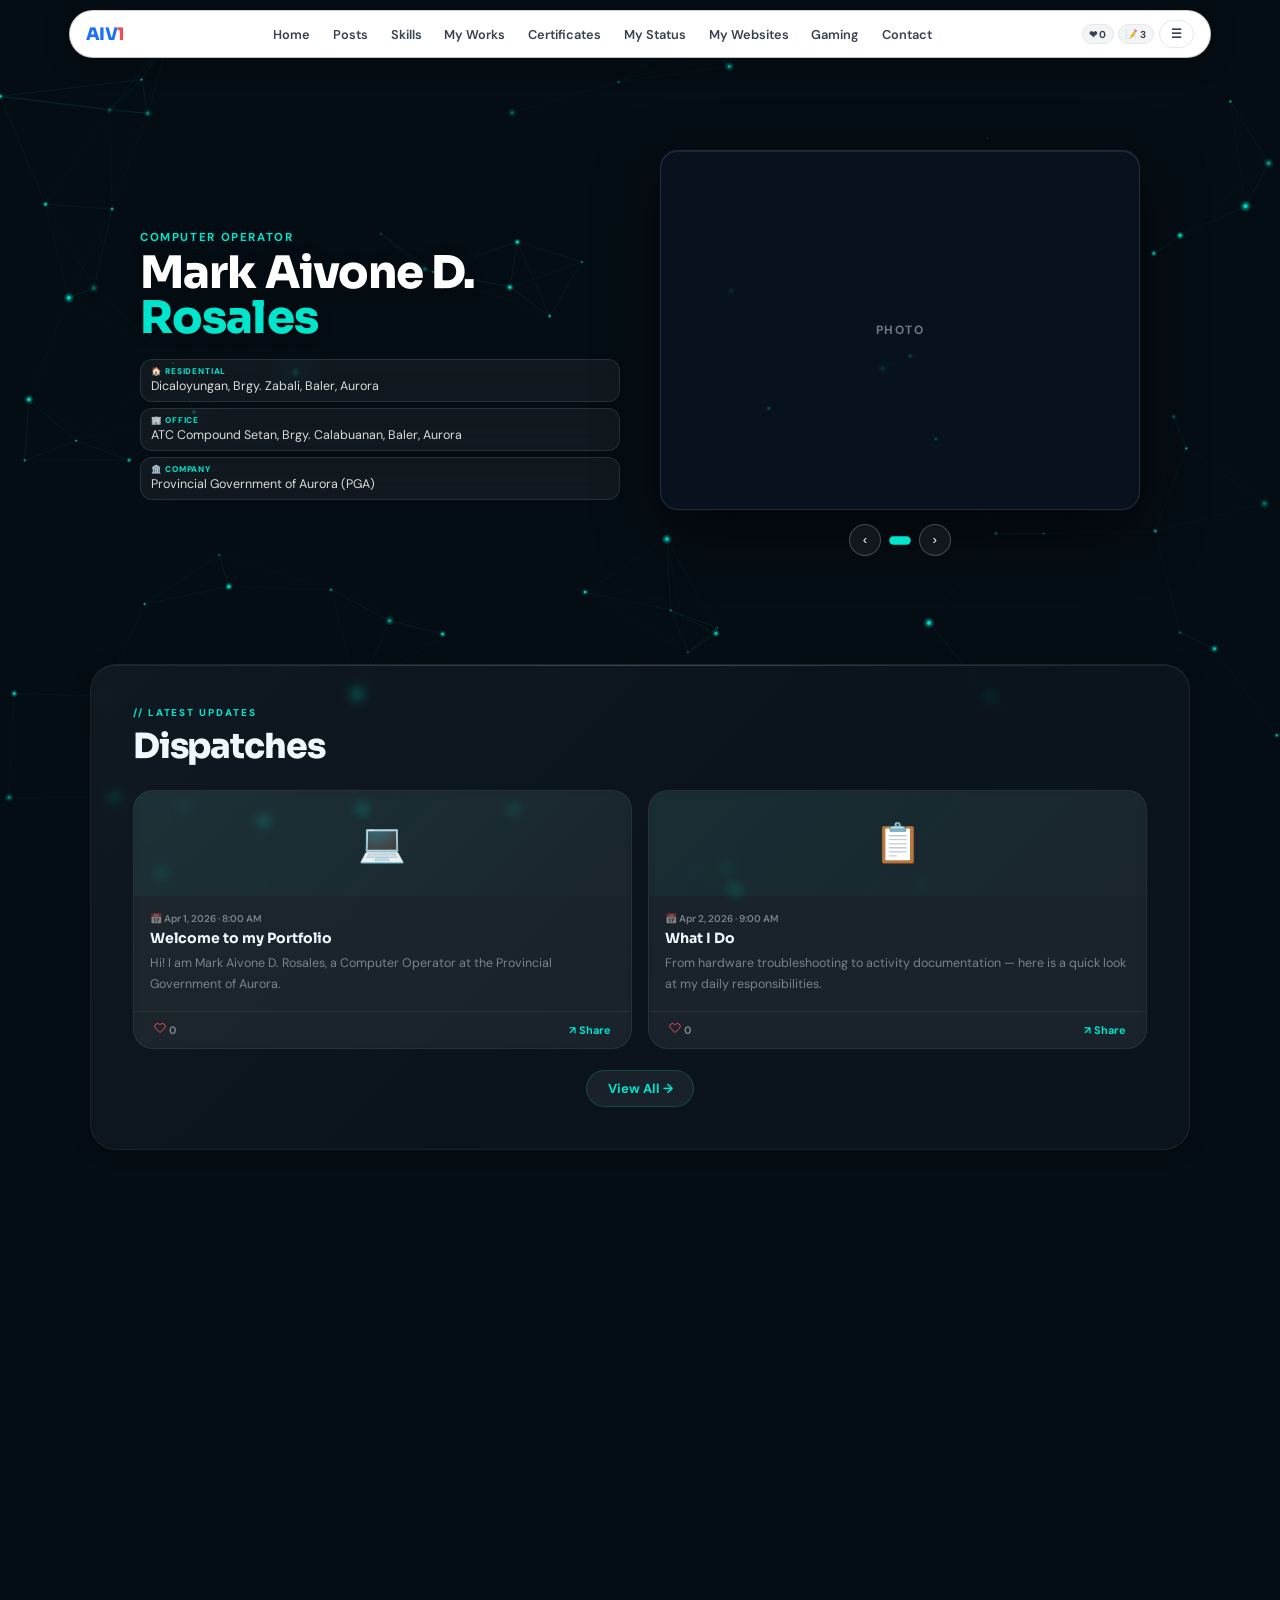
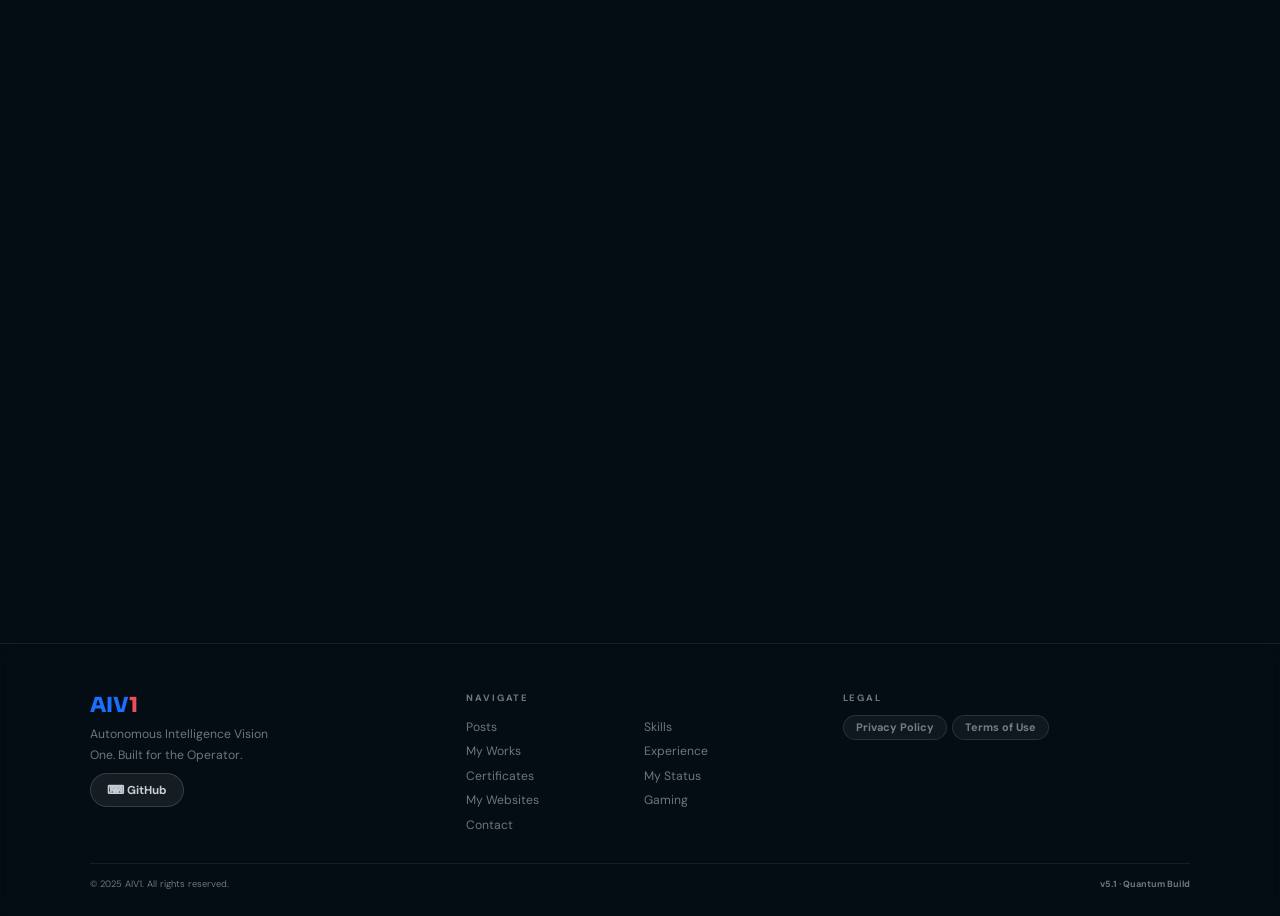
==== index.html @ 2ee73eea "Update index.html" ====
<!DOCTYPE html>
<html lang="en">
<head>
<meta charset="UTF-8"/>
<meta name="viewport" content="width=device-width,initial-scale=1.0"/>
<title>AIV1</title>
<link rel="preconnect" href="https://fonts.googleapis.com">
<link href="https://fonts.googleapis.com/css2?family=Sora:wght@300;400;600;700;800&family=DM+Sans:ital,wght@0,300;0,400;0,500;0,600;1,400&display=swap" rel="stylesheet">
<style>
:root{
  --teal:#00E5CC;--teal-d:#00B8A3;--teal-glow:rgba(0,229,204,.18);
  --coral:#F04D5C;
  --dk:#050D14;--dk2:#091520;
  --glass:rgba(255,255,255,.05);--glass2:rgba(255,255,255,.08);--glass3:rgba(255,255,255,.12);
  --gb:rgba(255,255,255,.09);--gb2:rgba(255,255,255,.15);
  --txt:#F0F8FF;--txt2:rgba(240,248,255,.82);--txt3:rgba(240,248,255,.45);
  --shg:0 8px 48px rgba(0,0,0,.35),inset 0 1px 0 rgba(255,255,255,.07);
  --r:20px;--rs:12px;--rl:26px;--rp:999px;--hdr:70px;
}
*{box-sizing:border-box;margin:0;padding:0;}
html{scroll-behavior:smooth;}
body{background:var(--dk);color:var(--txt);font-family:'DM Sans',sans-serif;overflow-x:hidden;padding-top:var(--hdr);}
::-webkit-scrollbar{width:4px;}::-webkit-scrollbar-track{background:var(--dk);}::-webkit-scrollbar-thumb{background:var(--teal);border-radius:4px;}
#scroll-progress{position:fixed;top:0;left:0;height:2px;width:0%;background:linear-gradient(90deg,var(--teal),var(--coral));z-index:10001;transition:width .1s;}
#qc{position:fixed;inset:0;z-index:0;pointer-events:none;}

/* ─── HEADER pill ─── */
#site-header{
  position:fixed;top:11px;left:50%;transform:translateX(-50%);z-index:100;
  height:46px;background:#fff;border-radius:var(--rp);
  display:flex;align-items:center;padding:0 1rem;gap:.5rem;
  box-shadow:0 4px 28px rgba(0,0,0,.28),0 0 0 1px rgba(255,255,255,.9);
  transition:opacity .3s,box-shadow .3s;
  width:min(1140px,calc(100vw - 1.4rem));
}
#site-header.scrolled{box-shadow:0 8px 40px rgba(0,0,0,.4),0 0 0 1px rgba(255,255,255,.95);}
.hdr-logo{font-family:'Sora',sans-serif;font-weight:800;cursor:pointer;flex-shrink:0;text-decoration:none;font-size:1.08rem;color:#050D14;letter-spacing:-.04em;}
.hdr-logo .aiv{color:#1a6fff;}.hdr-logo .acc{color:#F04D5C;}
#hdr-nav-wrap{display:flex;align-items:center;gap:.06rem;flex:1;justify-content:center;overflow:hidden;}
.nav-btn{padding:.26rem .68rem;border:none;background:transparent;color:#374151;font-family:'DM Sans',sans-serif;font-size:.8rem;font-weight:600;cursor:pointer;transition:.2s;border-radius:var(--rp);white-space:nowrap;}
.nav-btn:hover{background:#F3F4F6;color:#050D14;}
.hdr-right{display:flex;align-items:center;gap:.35rem;flex-shrink:0;}
.hdr-stats{display:flex;gap:.25rem;font-size:.63rem;}
.hdr-stats span{background:#F3F4F6;border:1px solid #E5E7EB;color:#374151;padding:.14rem .4rem;border-radius:var(--rp);font-weight:700;}
.hdr-btn{height:28px;padding:0 .68rem;border:1.5px solid #E5E7EB;background:transparent;cursor:pointer;display:flex;align-items:center;gap:.26rem;color:#374151;font-size:.72rem;font-weight:700;transition:.2s;border-radius:var(--rp);font-family:'DM Sans',sans-serif;}
.hdr-btn:hover{border-color:#050D14;color:#050D14;}
#nav-overflow{position:fixed;top:67px;left:50%;transform:translateX(-50%);background:#fff;border:1px solid rgba(0,0,0,.08);border-radius:var(--r);width:205px;display:none;flex-direction:column;z-index:200;box-shadow:0 16px 48px rgba(0,0,0,.18);overflow:hidden;}
#nav-overflow.open{display:flex;}
#nav-overflow .nav-btn{border:none;border-bottom:1px solid #F3F4F6;padding:.66rem 1rem;width:100%;text-align:left;border-radius:0;color:#111;}
#nav-overflow .omenu-btn{border:none;border-bottom:1px solid #F3F4F6;padding:.66rem 1rem;background:transparent;color:#F04D5C;font-family:'DM Sans',sans-serif;font-size:.8rem;font-weight:700;cursor:pointer;display:flex;align-items:center;gap:.35rem;width:100%;}
#nav-overflow .omenu-btn:hover{background:#FFF1F2;}

/* ─── HERO ─── */
#hero{position:relative;z-index:1;padding:5rem 2rem;min-height:calc(100vh - var(--hdr));display:flex;align-items:center;}
.hero-inner{max-width:1100px;margin:0 auto;display:grid;grid-template-columns:440px 1fr;gap:4rem;align-items:center;width:100%;}


/* ════════════════════════════════════════
   HERO — 2-col layout:
   Left: role / name / address details
   Right: single large framed photo card (current gallery item)
   Bottom: ‹ dots › navigation
   Background: quantum canvas shows through (no bg photo overlay)
   ════════════════════════════════════════ */

/* ── Hero shell — no fixed bg, quantum canvas shows through ── */
#hero{
  position:relative;
  z-index:1;
  padding:5rem 2.5rem 1.2rem;
  min-height:auto;
  height:auto;
  max-height:none;
  overflow:visible;
}
/* hero-bg is kept for when user wants a photo bg, but default = transparent */
#hero-bg{
  position:absolute;inset:0;z-index:0;
  background:transparent center/cover no-repeat;
  transition:background-image .6s ease;
  pointer-events:none;
}
#hero-bg::after{
  content:'';position:absolute;inset:0;
  background:
    linear-gradient(to top, rgba(5,13,20,.6) 0%, transparent 50%),
    linear-gradient(to right, rgba(5,13,20,.25) 0%, transparent 60%);
  opacity:0; /* hidden when no bg photo set */
  transition:opacity .5s;
}
#hero-bg.has-photo::after{opacity:1;}

/* ── 2-col grid: details | photo card ── */
.hero-content{
  position:relative;z-index:2;
  display:grid;
  grid-template-columns:1fr 1fr;
  gap:2.5rem;
  align-items:center;
  max-width:1200px;
  margin:0 auto;
}

/* ── Col 1: Details ── */
.hero-intro{
  display:flex;flex-direction:column;gap:0;
}
.h-role{
  font-size:.72rem;font-weight:700;
  color:var(--teal);letter-spacing:.14em;text-transform:uppercase;
  margin-bottom:.4rem;
}
.h-name{
  font-family:'Sora',sans-serif;
  font-size:clamp(2rem,3.5vw,3.4rem);
  font-weight:800;line-height:1.0;
  letter-spacing:-.02em;color:#fff;
  margin-bottom:1.1rem;
  text-shadow:0 2px 14px rgba(0,0,0,.4);
}
.h-name .acc{color:var(--teal);}
.h-addr-grid{display:flex;flex-direction:column;gap:.35rem;}
.h-addr-row{
  display:flex;flex-direction:column;gap:.06rem;
  padding:.38rem .65rem;
  background:rgba(255,255,255,.05);
  border:1px solid rgba(255,255,255,.1);
  border-radius:var(--rs);
  backdrop-filter:blur(14px);
  -webkit-backdrop-filter:blur(14px);
}
.h-addr-lbl{font-size:.52rem;font-weight:800;color:var(--teal);letter-spacing:.1em;text-transform:uppercase;}
.h-addr-val{font-size:.78rem;color:rgba(255,255,255,.85);line-height:1.4;}

/* ── Col 2: Photo display card ── */
.hero-photo-col{
  display:flex;flex-direction:column;align-items:center;gap:.9rem;
}
/* Fixed-size photo frame — never changes based on photo or screen */
.hero-photo-frame{
  /* Fixed dimensions — 4:3 landscape */
  width:480px;
  height:360px;
  flex-shrink:0;
  border-radius:18px;
  overflow:hidden;
  background:rgba(10,20,35,.7);
  border:1.5px solid rgba(255,255,255,.12);
  box-shadow:0 20px 60px rgba(0,0,0,.55),inset 0 1px 0 rgba(255,255,255,.08);
  position:relative;
  cursor:pointer;
  transition:box-shadow .3s,border-color .3s;
}
.hero-photo-frame:hover{
  border-color:rgba(0,229,204,.4);
  box-shadow:0 24px 70px rgba(0,0,0,.6),0 0 0 1px rgba(0,229,204,.15);
}
/* Image always fills the fixed frame — never resizes the container */
#hero-photo-img{
  position:absolute;
  inset:0;
  width:100%;
  height:100%;
  object-fit:cover;
  object-position:center;
  display:block;
  transition:opacity .45s ease;
}
/* Placeholder */
.hero-photo-ph{
  position:absolute;inset:0;
  display:flex;flex-direction:column;align-items:center;justify-content:center;gap:.5rem;
  font-size:.75rem;font-weight:700;color:var(--txt3);letter-spacing:.12em;text-transform:uppercase;
}
/* Responsive: shrink frame on smaller screens but keep ratio locked */
@media(max-width:1100px){
  .hero-photo-frame{width:400px;height:300px;}
}
@media(max-width:768px){
  .hero-photo-frame{width:100%;height:0;padding-bottom:75%;} /* 4:3 via padding trick */
}
@media(max-width:520px){
  .hero-photo-frame{width:100%;height:0;padding-bottom:75%;}
}

/* ── Dot navigation ── */
.hero-nav{
  display:flex;align-items:center;gap:.65rem;
  position:relative;z-index:2;
  padding-bottom:1.5rem;
  justify-content:center;
}
.hbb-btn{
  width:32px;height:32px;border-radius:50%;
  border:1.5px solid rgba(255,255,255,.22);
  background:rgba(255,255,255,.06);
  backdrop-filter:blur(10px);
  color:#fff;font-size:.85rem;
  cursor:pointer;display:flex;align-items:center;justify-content:center;
  transition:background .2s,border-color .2s,transform .2s;
  flex-shrink:0;
}
.hbb-btn:hover{background:rgba(0,229,204,.18);border-color:var(--teal);transform:scale(1.1);}
.hbb-dots{display:flex;gap:.45rem;align-items:center;}
.hbb-dot{
  width:7px;height:7px;border-radius:50%;
  background:rgba(255,255,255,.25);
  cursor:pointer;
  transition:background .25s,transform .25s,width .25s;
  border:none;padding:0;
}
.hbb-dot.active{
  background:var(--teal);
  transform:scale(1.2);
  width:18px;border-radius:4px;
}

/* ── Mobile: stack vertically ── */
@media(max-width:768px){
  #hero{padding:4.5rem 1.2rem 1rem;}
  .hero-content{
    grid-template-columns:1fr;
    gap:1.4rem;
  }
  .h-name{font-size:clamp(1.8rem,6vw,2.4rem);}
}
@media(max-width:520px){
  #hero{padding:4rem 1rem .8rem;}
  .h-name{font-size:clamp(1.5rem,7vw,2rem);}
  .h-addr-val{font-size:.72rem;}
}

/* ══════════════════════════════════════════
   LOADING OVERLAY
   ══════════════════════════════════════════ */
#loader-overlay{
  position:fixed;inset:0;z-index:99999;
  background:rgba(5,13,20,.97);
  backdrop-filter:blur(20px);
  -webkit-backdrop-filter:blur(20px);
  display:flex;flex-direction:column;
  align-items:center;justify-content:center;
  gap:1.8rem;
  transition:opacity .5s ease, visibility .5s ease;
}
#loader-overlay.hidden{
  opacity:0;visibility:hidden;pointer-events:none;
}
/* Logo */
.ld-logo{
  font-family:'Sora',sans-serif;
  font-size:2.4rem;font-weight:900;
  letter-spacing:-.04em;
  display:flex;align-items:baseline;gap:.08rem;
  margin-bottom:.2rem;
}
.ld-logo span:first-child{color:#1a6fff;}
.ld-logo span:last-child{color:#00E5CC;}
/* Status message */
.ld-status{
  display:flex;flex-direction:column;align-items:center;gap:.5rem;
  min-width:260px;text-align:center;
}
.ld-status-icon{
  font-size:1.6rem;
  animation:ld-pulse 1.4s ease-in-out infinite;
}
@keyframes ld-pulse{0%,100%{opacity:.5;transform:scale(.92);}50%{opacity:1;transform:scale(1.08);}}
.ld-msg{
  font-size:.78rem;font-weight:700;
  color:rgba(255,255,255,.7);
  letter-spacing:.08em;
  min-height:1.2rem;
  transition:opacity .3s;
}
.ld-sub{
  font-size:.62rem;color:var(--teal);
  font-weight:600;letter-spacing:.06em;
  min-height:1rem;
}
/* Progress bar */
.ld-progress-wrap{
  width:280px;
  background:rgba(255,255,255,.08);
  border-radius:99px;
  height:4px;
  overflow:hidden;
  position:relative;
}
.ld-progress-bar{
  height:100%;
  background:linear-gradient(90deg,#1a6fff,#00E5CC);
  border-radius:99px;
  width:0%;
  transition:width .4s cubic-bezier(.25,.46,.45,.94);
  position:relative;
}
/* Glow dot on bar tip */
.ld-progress-bar::after{
  content:'';
  position:absolute;right:0;top:50%;transform:translateY(-50%);
  width:8px;height:8px;border-radius:50%;
  background:#00E5CC;
  box-shadow:0 0 8px 2px rgba(0,229,204,.6);
}
/* Step list */
.ld-steps{
  display:flex;flex-direction:column;gap:.32rem;
  min-width:260px;
}
.ld-step{
  display:flex;align-items:center;gap:.6rem;
  font-size:.65rem;font-weight:600;
  color:rgba(255,255,255,.3);
  transition:color .3s,opacity .3s;
}
.ld-step.active{color:rgba(255,255,255,.75);}
.ld-step.done{color:#10B981;}
.ld-step-dot{
  width:6px;height:6px;border-radius:50%;
  background:rgba(255,255,255,.2);
  flex-shrink:0;
  transition:background .3s,box-shadow .3s;
}
.ld-step.active .ld-step-dot{
  background:var(--teal);
  box-shadow:0 0 6px rgba(0,229,204,.7);
  animation:ld-pulse 1s ease-in-out infinite;
}
.ld-step.done .ld-step-dot{background:#10B981;box-shadow:none;animation:none;}

/* ─── SECTIONS — ultra-glassy ─── */
.section{position:relative;z-index:1;padding:4rem 2rem;opacity:0;transform:translateY(28px);transition:opacity .7s,transform .7s;}
.section.visible{opacity:1;transform:translateY(0);}
.sec-inner{max-width:1100px;margin:0 auto;}
.gc{
  background:rgba(255,255,255,.03);
  backdrop-filter:blur(6px) saturate(120%);
  -webkit-backdrop-filter:blur(6px) saturate(120%);
  border:1px solid rgba(255,255,255,.07);
  border-radius:var(--rl);
  box-shadow:0 2px 20px rgba(0,0,0,.18),inset 0 1px 0 rgba(255,255,255,.05);
  padding:2.6rem;
  position:relative;overflow:hidden;
}
.gc::before{content:'';position:absolute;top:0;left:0;right:0;height:1px;background:linear-gradient(90deg,transparent,rgba(255,255,255,.16),transparent);}
.gc::after{content:'';position:absolute;inset:0;background:linear-gradient(135deg,rgba(255,255,255,.025) 0%,transparent 60%);pointer-events:none;border-radius:var(--rl);}
.slbl{font-size:.62rem;font-weight:800;color:var(--teal);letter-spacing:.2em;text-transform:uppercase;margin-bottom:.48rem;}
.stitle{font-family:'Sora',sans-serif;font-size:clamp(1.65rem,2.7vw,2.2rem);font-weight:800;color:var(--txt);margin-bottom:.38rem;letter-spacing:-.03em;line-height:1.12;}
.ssub{color:var(--txt3);font-size:.9rem;margin-bottom:1.5rem;line-height:1.75;max-width:510px;}

/* ─── POSTS ─── */
.pgrid{
  display:grid;
  /* Always 2 columns on desktop — auto-fit fills equally */
  grid-template-columns:repeat(2,1fr);
  gap:1rem;margin-top:1.5rem;
}
.pcard{background:rgba(255,255,255,.035);border:1px solid rgba(255,255,255,.08);border-radius:var(--r);overflow:hidden;transition:.28s;backdrop-filter:blur(5px);}
.pcard:hover{background:rgba(255,255,255,.07);border-color:rgba(255,255,255,.13);transform:translateY(-4px);box-shadow:0 14px 36px rgba(0,0,0,.28);}
.pimg{width:100%;height:105px;display:flex;align-items:center;justify-content:center;font-size:2.4rem;background:linear-gradient(135deg,rgba(0,229,204,.06),rgba(0,229,204,.01));}
/* Mobile: 1 column */
@media(max-width:600px){
  .pgrid{grid-template-columns:1fr;}
  .pimg{height:80px;font-size:1.9rem;}
  .pbody{padding:.75rem;}
}
.pbody{padding:1rem;}
.pmeta{font-size:.62rem;color:var(--txt3);margin-bottom:.26rem;font-weight:600;}
.ptitle{font-family:'Sora',sans-serif;font-size:.88rem;color:var(--txt);margin-bottom:.26rem;font-weight:700;line-height:1.4;}
.pex{color:var(--txt3);font-size:.78rem;line-height:1.7;}
.pact{display:flex;align-items:center;gap:.26rem;padding:.46rem .85rem;border-top:1px solid rgba(255,255,255,.07);}
.hbtn{background:transparent;border:none;cursor:pointer;font-size:.68rem;display:flex;align-items:center;gap:.17rem;font-family:'DM Sans',sans-serif;font-weight:700;transition:.2s;padding:.19rem .42rem;color:var(--txt3);border-radius:5px;}
.hbtn:hover:not([disabled]){background:rgba(240,77,92,.1);color:var(--coral);}
.hbtn.reacted{color:var(--coral);}
.sbtn{background:transparent;border:none;cursor:pointer;color:var(--teal);font-size:.68rem;display:flex;align-items:center;gap:.17rem;font-family:'DM Sans',sans-serif;font-weight:700;transition:.2s;padding:.19rem .42rem;border-radius:5px;margin-left:auto;}
.sbtn:hover{background:rgba(0,229,204,.07);}

/* ─── SKILLS ─── */
.su{margin-top:1.5rem;}
.sgl{font-size:.62rem;font-weight:800;color:var(--teal);letter-spacing:.18em;text-transform:uppercase;margin-bottom:.85rem;padding-bottom:.38rem;border-bottom:1px solid rgba(0,229,204,.12);display:flex;align-items:center;gap:.42rem;}
.sgl::before{content:'';display:block;width:16px;height:1.5px;background:var(--teal);}
.sbg{display:grid;grid-template-columns:1fr 1fr;gap:0 2.6rem;margin-bottom:1.8rem;}
.si{margin-bottom:1rem;}
.sh{display:flex;justify-content:space-between;margin-bottom:.35rem;align-items:center;}
.sn{font-size:.82rem;color:var(--txt2);font-weight:600;}
.sp{font-family:'Sora',sans-serif;font-size:.8rem;font-weight:800;color:var(--teal);}
.str{height:5px;background:rgba(255,255,255,.07);border-radius:99px;overflow:hidden;}
.sb{height:100%;background:linear-gradient(90deg,var(--teal-d),var(--teal));width:0;transition:width 1.3s cubic-bezier(.25,.46,.45,.94);border-radius:99px;}

/* ─── CIRCULAR TOOLS ─── */
.tcg{display:grid;grid-template-columns:repeat(auto-fill,minmax(110px,1fr));gap:1.3rem;margin-top:.35rem;}
.tci{display:flex;flex-direction:column;align-items:center;gap:.5rem;}
.cw{position:relative;width:88px;height:88px;}
.csvg{transform:rotate(-90deg);}
.ctr{fill:none;stroke:rgba(255,255,255,.06);stroke-width:7;}
.cfi{fill:none;stroke-width:7;stroke-linecap:round;stroke-dashoffset:0;transition:stroke-dasharray 1.6s cubic-bezier(.25,.46,.45,.94);}
.cgl{fill:none;stroke-width:11;stroke-linecap:round;opacity:.14;stroke-dashoffset:0;transition:stroke-dasharray 1.6s cubic-bezier(.25,.46,.45,.94);}
.cpl{position:absolute;inset:0;display:flex;align-items:center;justify-content:center;font-family:'Sora',sans-serif;font-size:.86rem;font-weight:800;color:var(--txt);}
.tcn{font-size:.66rem;color:var(--txt3);text-align:center;font-weight:600;max-width:88px;line-height:1.3;}

/* ─── WORKS ─── */
/* My Works side-by-side layout */
.wl-layout{
  display:grid;
  grid-template-columns:auto 1fr;
  gap:2rem;
  align-items:center;
  margin-top:.5rem;
}
.wl-chart-col{
  display:flex;justify-content:center;align-items:center;
  flex-shrink:0;
}
.wl-legend-col{
  display:flex;flex-direction:column;gap:0;
  min-width:0;
}
/* Mobile: stack */
@media(max-width:640px){
  .wl-layout{grid-template-columns:1fr;justify-items:center;}
}
.wl-pie{display:flex;justify-content:center;margin-top:1rem;}
.ww{position:relative;display:inline-block;}
#wc{cursor:pointer;display:block;filter:drop-shadow(0 0 16px rgba(0,229,204,.1));}
.wcl{position:absolute;top:50%;left:50%;transform:translate(-50%,-50%);text-align:center;pointer-events:none;width:100px;line-height:1.2;}
.wcp{font-family:'Sora',sans-serif;font-size:1.6rem;font-weight:800;color:var(--teal);line-height:1;}
.wcn{font-size:.52rem;font-weight:600;color:var(--txt3);margin-top:.12rem;max-width:70px;line-height:1.3;}
/* Legend: single 2-col grid */
.wleg-wrap{display:flex;flex-direction:column;gap:0;}
.wleg-header{font-size:.58rem;font-weight:800;color:var(--teal);letter-spacing:.16em;text-transform:uppercase;padding-bottom:.28rem;border-bottom:1px solid rgba(0,229,204,.12);margin-bottom:.45rem;}
.wleg-grid{display:grid;grid-template-columns:1fr 1fr;gap:.28rem;}
.wli{
  display:flex;align-items:center;gap:.42rem;
  cursor:pointer;padding:.35rem .48rem;
  border-radius:var(--rs);border:1px solid rgba(255,255,255,.07);
  background:rgba(255,255,255,.03);
  transition:.2s;overflow:hidden;
}
.wli:hover,.wli.active{background:rgba(0,229,204,.06);border-color:rgba(0,229,204,.18);}
.wld{width:8px;height:8px;border-radius:2px;flex-shrink:0;}
.wlinf{flex:1;min-width:0;}
.wln{font-size:.68rem;font-weight:700;color:var(--txt2);white-space:nowrap;overflow:hidden;text-overflow:ellipsis;line-height:1.3;}
.wlp{font-family:'Sora',sans-serif;font-size:.62rem;font-weight:800;color:var(--teal);}
.wldesc{font-size:.58rem;color:var(--txt3);line-height:1.4;margin-top:.1rem;display:none;white-space:normal;}
.wli.active .wldesc{display:block;}
/* Keep wdet-col for backwards compat but unused now */
.wdet-col{display:none;}

/* ─── WORK EXPERIENCE — vertical bar chart ─── */
.wexp-chart{
  display:flex;
  align-items:flex-end;
  justify-content:center;
  gap:.75rem;
  height:220px;
  margin-top:1.2rem;
  padding-bottom:0;
  position:relative;
}
/* Horizontal gridlines */
.wexp-chart::before{
  content:'';position:absolute;inset:0 0 36px 0;
  background:repeating-linear-gradient(
    to bottom,
    rgba(255,255,255,.04) 0px,rgba(255,255,255,.04) 1px,
    transparent 1px,transparent 25%
  );
  pointer-events:none;
}
.wexp-col{
  display:flex;flex-direction:column;align-items:center;
  flex:1;max-width:140px;min-width:60px;
  gap:0;cursor:pointer;
  position:relative;
}
.wexp-bar-wrap{
  width:100%;flex:1;display:flex;align-items:flex-end;
  padding:0 4px;
}
.wexp-bar{
  width:100%;border-radius:8px 8px 0 0;
  min-height:4px;height:0;
  transition:height 1.2s cubic-bezier(.25,.46,.45,.94);
  position:relative;
  display:flex;align-items:flex-start;justify-content:center;
  padding-top:.35rem;
}
.wexp-bar-label{
  font-family:'Sora',sans-serif;font-size:.65rem;font-weight:800;
  color:rgba(255,255,255,.9);text-align:center;line-height:1.2;
  position:relative;z-index:1;
}
/* Bottom axis label */
.wexp-axis{
  width:100%;text-align:center;
  padding:.4rem .2rem 0;
  border-top:1px solid rgba(255,255,255,.08);
  font-size:.6rem;font-weight:700;color:var(--txt2);line-height:1.3;
}
/* Tooltip on hover/tap */
.wexp-tooltip{
  position:absolute;bottom:calc(100% + 6px);left:50%;transform:translateX(-50%);
  background:rgba(6,18,32,.96);border:1px solid rgba(255,255,255,.12);
  border-radius:var(--rs);padding:.5rem .7rem;
  min-width:130px;text-align:center;
  opacity:0;pointer-events:none;
  transition:opacity .2s,transform .2s;
  transform:translateX(-50%) translateY(4px);
  z-index:10;white-space:nowrap;
}
.wexp-col:hover .wexp-tooltip,
.wexp-col.wx .wexp-tooltip{
  opacity:1;transform:translateX(-50%) translateY(0);
}
.wexp-tt-role{font-size:.7rem;font-weight:800;color:var(--txt);margin-bottom:.1rem;}
.wexp-tt-place{font-size:.6rem;color:var(--teal);font-weight:600;}
.wexp-tt-date{font-size:.56rem;color:var(--txt3);margin-top:.06rem;}

/* ─── STATUS — auto-fit fills row, square only when 5 cards fit ─── */
.statg{
  display:grid;
  grid-template-columns:repeat(auto-fit,minmax(max(100px,(100% - 4*.35rem)/5),1fr));
  gap:.35rem;
  margin-top:1.2rem;
}
.statc{
  position:relative;
  display:flex;flex-direction:column;
  align-items:center;justify-content:center;
  text-align:center;
  gap:.22rem;
  /* min-height gives a nice tile, but cards stretch wider to fill row */
  min-height:100px;
  padding:.8rem .5rem;
  background:rgba(255,255,255,.035);
  border:1px solid rgba(255,255,255,.08);
  border-radius:var(--r);
  cursor:pointer;
  overflow:hidden;
  transition:background .2s,border-color .2s,box-shadow .2s;
  backdrop-filter:blur(12px);
  -webkit-backdrop-filter:blur(12px);
  user-select:none;
  -webkit-tap-highlight-color:transparent;
}
/* Color accent bar at top */
.statc::after{
  content:'';position:absolute;top:0;left:0;right:0;height:2px;
  background:var(--sc,var(--teal));opacity:.7;
}
.statc:hover,.statc.sx{
  background:rgba(5,13,20,.75);
  border-color:var(--sc,rgba(0,229,204,.35));
  box-shadow:0 6px 20px rgba(0,0,0,.3);
}
/* Icon */
.staticon{
  font-size:1.4rem;line-height:1;
  position:relative;z-index:1;
}
/* Label always visible */
.statlb{
  font-size:.55rem;font-weight:800;
  color:var(--txt3);text-transform:uppercase;letter-spacing:.08em;
  position:relative;z-index:1;
}
/* Value + note always visible */
.statv{
  font-family:'Sora',sans-serif;font-size:.68rem;font-weight:700;
  color:var(--txt);line-height:1.3;margin-top:.08rem;
  overflow-wrap:break-word;word-break:break-word;
  position:relative;z-index:1;
}
.statn{font-size:.5rem;color:var(--txt3);line-height:1.3;margin-top:.05rem;position:relative;z-index:1;}
/* Progress bar only — hidden until hover/tap */
.stat-detail{
  width:100%;
  max-height:0;overflow:hidden;opacity:0;
  transition:max-height .28s ease,opacity .22s;
  position:relative;z-index:1;
  margin-top:.12rem;
}
.statc:hover .stat-detail,
.statc.sx .stat-detail{
  max-height:50px;opacity:1;
}
/* Progress bar */
.stat-prog-wrap{margin-top:.3rem;}
.stat-prog-label{display:flex;justify-content:space-between;margin-bottom:.1rem;}
.stat-prog-name{font-size:.46rem;color:var(--txt3);font-weight:700;text-transform:uppercase;letter-spacing:.06em;}
.stat-prog-val{font-size:.48rem;font-weight:800;}
.stat-prog-track{height:3px;background:rgba(255,255,255,.07);border-radius:99px;overflow:hidden;}
.stat-prog-bar{height:100%;border-radius:99px;width:0;transition:width 1.2s cubic-bezier(.25,.46,.45,.94);}

/* ─── OTHER WEBSITES — auto-fit fills row ─── */
.oweb-grid{
  display:grid;
  grid-template-columns:repeat(auto-fit,minmax(max(100px,(100% - 4*.35rem)/5),1fr));
  gap:.35rem;
  margin-top:1.2rem;
}
.oweb-card{
  position:relative;
  display:flex;flex-direction:column;
  align-items:center;justify-content:center;
  text-align:center;gap:.2rem;
  min-height:100px;
  padding:.8rem .5rem;
  background:rgba(255,255,255,.03);
  border:1px solid rgba(255,255,255,.07);
  border-radius:var(--r);
  cursor:pointer;text-decoration:none;
  overflow:hidden;
  transition:background .2s,border-color .2s,box-shadow .2s;
  backdrop-filter:blur(5px);
  -webkit-backdrop-filter:blur(5px);
  user-select:none;
  -webkit-tap-highlight-color:transparent;
}
.oweb-card::after{
  content:'';position:absolute;top:0;left:0;right:0;height:2px;
  background:var(--teal);opacity:0;transition:opacity .2s;
}
.oweb-card:hover,.oweb-card.ox{
  background:rgba(5,13,20,.75);
  border-color:rgba(0,229,204,.32);
  box-shadow:0 6px 20px rgba(0,0,0,.3);
}
.oweb-card:hover::after,.oweb-card.ox::after{opacity:.8;}
/* Icon always visible */
.oweb-card-icon{font-size:1.6rem;line-height:1;position:relative;z-index:1;}
/* Title always visible */
.oweb-card-title{
  font-family:'Sora',sans-serif;font-size:.68rem;font-weight:800;
  color:var(--txt);position:relative;z-index:1;
  overflow-wrap:break-word;word-break:break-word;line-height:1.3;
}
/* Detail block — hidden until hover/tap */
.oweb-card-detail{
  width:100%;
  max-height:0;overflow:hidden;opacity:0;
  transition:max-height .3s ease,opacity .25s;
  position:relative;z-index:1;
}
.oweb-card:hover .oweb-card-detail,
.oweb-card.ox .oweb-card-detail{
  max-height:80px;opacity:1;
}
.oweb-card-tag{
  font-size:.52rem;font-weight:700;color:var(--teal);
  letter-spacing:.1em;text-transform:uppercase;margin-top:.15rem;
}
.oweb-card-desc{
  font-size:.58rem;color:var(--txt3);line-height:1.45;
  margin-top:.1rem;overflow-wrap:break-word;
}
.oweb-card-arrow{display:none;}
/* Kill legacy classes */
.oweb-card-stripe,.oweb-card-img,.oweb-card-embed,
.oweb-card-body{display:none;}
.cert-marquee-wrap{overflow:hidden;width:100%;margin-top:1.5rem;position:relative;}
.cert-marquee-wrap::before,.cert-marquee-wrap::after{content:'';position:absolute;top:0;bottom:0;width:80px;z-index:2;pointer-events:none;}
.cert-marquee-wrap::before{left:0;background:linear-gradient(90deg,rgba(5,13,20,.95),transparent);}
.cert-marquee-wrap::after{right:0;background:linear-gradient(270deg,rgba(5,13,20,.95),transparent);}
.cert-marquee{display:flex;gap:1rem;width:max-content;animation:certScroll 28s linear infinite;}
.cert-marquee:hover{animation-play-state:paused;}
@keyframes certScroll{0%{transform:translateX(0);}100%{transform:translateX(-50%);}}
.certm{flex-shrink:0;width:210px;position:relative;border-radius:var(--r);overflow:hidden;aspect-ratio:4/3;border:1px solid rgba(255,255,255,.09);cursor:pointer;}
.certm .certimgw{width:100%;height:100%;display:flex;align-items:center;justify-content:center;font-size:2.8rem;background:linear-gradient(135deg,rgba(0,229,204,.08),rgba(0,229,204,.02));transition:transform .4s;}
.certm:hover .certimgw{transform:scale(1.06);}
.certm .certb{position:absolute;bottom:0;left:0;right:0;background:linear-gradient(to top,rgba(5,13,20,.95),transparent);padding:.65rem .8rem .5rem;}
.certm .certn{font-family:'Sora',sans-serif;font-size:.78rem;font-weight:700;color:#fff;margin-bottom:.05rem;}
.certm .certi{font-size:.56rem;color:var(--teal);font-weight:600;}
.certm .certo{position:absolute;inset:0;background:rgba(5,13,20,.92);backdrop-filter:blur(8px);display:flex;flex-direction:column;align-items:center;justify-content:center;padding:1.1rem;opacity:0;transition:opacity .3s;text-align:center;}
.certm:hover .certo{opacity:1;}

/* stat-prog — see compact block above */

/* ─── OTHER WEBSITES ─── */
/* oweb — see compact block above */

/* ─── MONGO STATUS ─── */
.mongo-status{display:inline-flex;align-items:center;gap:.3rem;font-size:.58rem;font-weight:800;padding:.14rem .44rem;border-radius:99px;letter-spacing:.06em;}
.mongo-status.ok{background:rgba(16,185,129,.12);color:#10B981;border:1px solid rgba(16,185,129,.22);}
.mongo-status.err{background:rgba(240,77,92,.12);color:var(--coral);border:1px solid rgba(240,77,92,.22);}
.mongo-status.sync{background:rgba(0,229,204,.12);color:var(--teal);border:1px solid rgba(0,229,204,.22);}

/* ─── POST IMAGE ─── */
.pimg-photo{width:100%;height:130px;object-fit:cover;display:block;}
.pimg-wrap{width:100%;height:130px;overflow:hidden;background:linear-gradient(135deg,rgba(0,229,204,.06),rgba(0,229,204,.01));display:flex;align-items:center;justify-content:center;}

/* ─── GAMING CARDS — auto-fit fills row, hover reveals details ─── */
.game-grid{
  display:grid;
  /* auto-fit stretches cards to fill full row — no orphan gaps */
  grid-template-columns:repeat(auto-fit,minmax(max(100px,(100% - 4*.6rem)/5),1fr));
  gap:.6rem;
  margin-top:1.2rem;
}

.game-card{
  position:relative;
  border-radius:var(--r);
  border:1px solid rgba(255,255,255,.08);
  background:rgba(255,255,255,.03);
  cursor:pointer;
  overflow:hidden;
  backdrop-filter:blur(5px);
  -webkit-backdrop-filter:blur(5px);
  user-select:none;
  -webkit-tap-highlight-color:transparent;
  transition:border-color .25s,box-shadow .25s;
}
/* Color accent line top */
.game-card::before{
  content:'';position:absolute;top:0;left:0;right:0;height:2px;
  background:var(--gc,var(--teal));opacity:0;transition:opacity .25s;z-index:2;
}
.game-card:hover,.game-card.gx{
  border-color:var(--gc,rgba(0,229,204,.4));
  box-shadow:0 6px 20px rgba(0,0,0,.4),0 0 0 1px var(--gc,rgba(0,229,204,.1));
}
.game-card:hover::before,.game-card.gx::before{opacity:1;}

/* Face — rectangular fixed height, card stretches to fill row */
.game-face{
  display:flex;flex-direction:column;align-items:center;justify-content:center;
  gap:.32rem;
  height:90px;
  padding:.5rem .4rem;
  position:relative;z-index:1;
  transition:opacity .2s;
}
.game-card:hover .game-face,
.game-card.gx .game-face{opacity:0;}
.game-face-icon{font-size:1.9rem;line-height:1;}
.game-face-short{
  font-family:'Sora',sans-serif;font-size:.66rem;font-weight:800;
  color:var(--txt);text-align:center;line-height:1.2;
}

/* Detail — hover OVERLAY on top of face, same size */
.game-detail{
  position:absolute;inset:0;
  display:flex;flex-direction:column;align-items:center;justify-content:center;
  padding:.6rem .5rem;
  background:rgba(5,13,20,.88);
  opacity:0;
  transition:opacity .25s;
  z-index:3;
  overflow:hidden;
}
.game-card:hover .game-detail,
.game-card.gx .game-detail{opacity:1;}
.game-detail-inner{
  display:flex;flex-direction:column;gap:.2rem;
  align-items:center;width:100%;
}
.game-d-name{
  font-family:'Sora',sans-serif;font-size:.7rem;font-weight:800;
  color:var(--teal);text-align:center;line-height:1.25;
  margin-bottom:.08rem;
}
.game-d-row{display:flex;align-items:baseline;gap:.28rem;justify-content:center;}
.game-d-lbl{
  font-size:.48rem;font-weight:800;color:var(--txt3);
  text-transform:uppercase;letter-spacing:.07em;flex-shrink:0;
}
.game-d-val{font-size:.65rem;font-weight:700;color:var(--txt);line-height:1.3;}
.game-d-desc{
  font-size:.58rem;color:var(--txt3);line-height:1.45;
  margin-top:.12rem;padding-top:.18rem;text-align:center;
  border-top:1px solid rgba(255,255,255,.08);width:100%;
}


/* ─── CONTACT — 2-col layout: form left, socials right ─── */
.contact-grid{display:grid;grid-template-columns:1fr 1fr;gap:2rem;margin-top:1.4rem;}
.contact-form-col{}

/* Socials wrapper — sits as one block in col 2 */
.contact-soc-wrap{display:flex;flex-direction:column;gap:0;}
.contact-soc-header{display:flex;gap:1rem;margin-bottom:.55rem;}
.contact-soc-title{font-size:.58rem;font-weight:800;color:var(--teal);letter-spacing:.16em;text-transform:uppercase;padding-bottom:.28rem;border-bottom:1px solid rgba(0,229,204,.12);flex:1;}

/* 2-col grid of social pills inside the socials block */
.contact-soc-grid{display:grid;grid-template-columns:1fr 1fr;gap:.3rem;}
.csoc-row{
  display:flex;align-items:center;gap:.45rem;
  padding:.38rem .5rem;
  border-radius:var(--rs);
  border:1px solid rgba(255,255,255,.07);
  background:rgba(255,255,255,.03);
  transition:.2s;text-decoration:none;cursor:pointer;
  overflow:hidden;
}
.csoc-row:hover{background:rgba(0,229,204,.06);border-color:rgba(0,229,204,.18);}
.csoc-row-icon{
  width:28px;height:28px;border-radius:7px;
  display:flex;align-items:center;justify-content:center;
  font-size:.9rem;flex-shrink:0;
  background:rgba(255,255,255,.06);border:1px solid rgba(255,255,255,.1);
}
.csoc-row-info{flex:1;min-width:0;}
.csoc-row-name{font-size:.68rem;font-weight:700;color:var(--txt2);white-space:nowrap;overflow:hidden;text-overflow:ellipsis;}
.csoc-row-handle{font-size:.54rem;color:var(--txt3);font-weight:500;white-space:nowrap;overflow:hidden;text-overflow:ellipsis;display:none;}
.csoc-row:hover .csoc-row-handle{display:block;}
.csoc-row-arrow{font-size:.6rem;color:var(--txt3);transition:.2s;flex-shrink:0;}
.csoc-row:hover .csoc-row-arrow{color:var(--teal);}

/* status CSS — see compact tile block above */

/* ─── CONTACT FORM ─── */
.fg{margin-bottom:.78rem;}
.fl{display:block;font-size:.7rem;font-weight:700;color:var(--txt3);margin-bottom:.34rem;letter-spacing:.04em;text-transform:uppercase;}
.fi{width:100%;background:rgba(255,255,255,.05);border:1px solid rgba(255,255,255,.1);color:var(--txt);padding:.58rem .92rem;border-radius:var(--rs);font-family:'DM Sans',sans-serif;font-size:.88rem;outline:none;transition:.22s;resize:vertical;}
.fi::placeholder{color:var(--txt3);}
.fi:focus{border-color:var(--teal);background:rgba(0,229,204,.04);box-shadow:0 0 0 3px rgba(0,229,204,.08);}

/* ─── BUTTONS ─── */
.btn{padding:.56rem 1.3rem;border:none;cursor:pointer;font-family:'DM Sans',sans-serif;font-size:.82rem;font-weight:700;transition:.22s;border-radius:var(--rp);display:inline-flex;align-items:center;gap:.3rem;}
.btl{background:var(--teal);color:var(--dk);box-shadow:0 4px 18px rgba(0,229,204,.2);}
.btl:hover{background:var(--teal-d);transform:translateY(-1px);}
.bgl{background:rgba(255,255,255,.06);color:var(--teal);border:1px solid rgba(0,229,204,.2);}
.bgl:hover{background:rgba(255,255,255,.1);}
.bcr{background:var(--coral);color:#fff;}
.bcr:hover{opacity:.88;}
.btn.sm{padding:.28rem .7rem;font-size:.7rem;}
.btn.rd{background:rgba(240,77,92,.16);color:var(--coral);border:1px solid rgba(240,77,92,.25);}
.btn.rd:hover{background:var(--coral);color:#fff;}
.vab{margin:1.35rem auto 0;display:block;width:fit-content;}

/* ─── FOOTER ─── */
#sf{position:relative;z-index:1;background:rgba(5,13,20,.85);backdrop-filter:blur(8px);border-top:1px solid rgba(255,255,255,.07);padding:3rem 2rem 1.6rem;}
.fi2{max-width:1100px;margin:0 auto;}
.fgr{display:grid;grid-template-columns:repeat(auto-fit,minmax(168px,1fr));gap:1.8rem;margin-bottom:1.8rem;}
.flt{font-family:'Sora',sans-serif;font-size:1.3rem;font-weight:800;margin-bottom:.4rem;color:var(--txt);}
.flt .acc{color:var(--coral);}
.fct{font-size:.58rem;font-weight:800;color:var(--txt3);letter-spacing:.2em;margin-bottom:.68rem;text-transform:uppercase;}
.fls{list-style:none;display:grid;grid-template-columns:1fr 1fr;gap:.22rem .55rem;}
.fls a{color:var(--txt3);font-size:.76rem;text-decoration:none;transition:.2s;}
.fls a:hover{color:var(--teal);}
/* Footer GitHub single button */
.fso{display:flex;gap:.32rem;flex-wrap:wrap;margin-top:.5rem;}
.fsi-gh{
  display:inline-flex;align-items:center;gap:.5rem;
  height:34px;padding:0 1rem;
  background:rgba(255,255,255,.07);
  border:1px solid rgba(255,255,255,.14);
  border-radius:var(--rp);
  color:var(--txt2);
  font-size:.72rem;font-weight:700;
  text-decoration:none;
  transition:.22s;
}
.fsi-gh:hover{border-color:var(--teal);color:var(--teal);background:rgba(0,229,204,.07);}
.fb{border-top:1px solid rgba(255,255,255,.07);padding-top:.9rem;display:flex;align-items:center;justify-content:space-between;flex-wrap:wrap;gap:.38rem;}
.fc{font-size:.58rem;color:var(--txt3);}

/* ─── LEGAL LINK BUTTONS in footer ─── */
.fls-legal{list-style:none;display:flex;flex-wrap:wrap;gap:.35rem;}
.fls-legal .flegal-btn{background:rgba(255,255,255,.05);border:1px solid rgba(255,255,255,.1);border-radius:var(--rp);color:var(--txt3);font-size:.68rem;font-weight:700;padding:.28rem .75rem;cursor:pointer;font-family:'DM Sans',sans-serif;transition:.22s;}
.fls-legal .flegal-btn:hover{border-color:var(--teal);color:var(--teal);background:rgba(0,229,204,.07);}

/* ─── LEGAL POPUP MODAL ─── */
.legal-modal-wrap{display:none;position:fixed;inset:0;z-index:600;background:rgba(0,0,0,.7);backdrop-filter:blur(10px);align-items:center;justify-content:center;padding:1.2rem;}
.legal-modal-wrap.open{display:flex;animation:oi .2s ease;}
.legal-modal{background:rgba(8,20,34,.97);backdrop-filter:blur(40px);border:1px solid rgba(255,255,255,.1);border-radius:var(--rl);width:min(560px,100%);max-height:82vh;overflow-y:auto;box-shadow:0 32px 80px rgba(0,0,0,.75);animation:mi .25s cubic-bezier(.25,.46,.45,.94);}
.legal-modal-hdr{display:flex;align-items:center;justify-content:space-between;padding:1.1rem 1.4rem;border-bottom:1px solid rgba(255,255,255,.08);position:sticky;top:0;background:rgba(8,20,34,.97);backdrop-filter:blur(20px);z-index:1;border-radius:var(--rl) var(--rl) 0 0;}
.legal-modal-title{font-family:'Sora',sans-serif;font-size:.95rem;font-weight:800;color:var(--txt);}
.legal-modal-close{background:rgba(255,255,255,.07);border:1px solid rgba(255,255,255,.1);color:var(--txt3);cursor:pointer;font-size:.88rem;padding:.22rem .5rem;border-radius:6px;transition:.2s;}
.legal-modal-close:hover{color:var(--txt);background:rgba(255,255,255,.12);}
.legal-modal-body{padding:1.4rem 1.6rem 1.2rem;}
.legal-modal-body h3{font-family:'Sora',sans-serif;font-size:.82rem;font-weight:800;color:var(--teal);margin:1rem 0 .38rem;text-transform:uppercase;letter-spacing:.08em;}
.legal-modal-body h3:first-child{margin-top:0;}
.legal-modal-body p{font-size:.82rem;color:var(--txt2);line-height:1.78;margin-bottom:.65rem;}
.legal-modal-body ul{padding-left:1.1rem;margin-bottom:.65rem;}
.legal-modal-body li{font-size:.8rem;color:var(--txt3);line-height:1.7;margin-bottom:.22rem;}
.legal-modal-badge{display:inline-flex;align-items:center;gap:.3rem;background:rgba(0,229,204,.08);border:1px solid rgba(0,229,204,.16);border-radius:99px;padding:.18rem .65rem;font-size:.6rem;font-weight:800;color:var(--teal);margin-bottom:1rem;}
.legal-modal-ftr{padding:.75rem 1.6rem 1.1rem;border-top:1px solid rgba(255,255,255,.07);text-align:center;}
.legal-understand{background:var(--teal);color:var(--dk);border:none;border-radius:var(--rp);padding:.55rem 1.8rem;font-family:'DM Sans',sans-serif;font-size:.82rem;font-weight:800;cursor:pointer;transition:.22s;box-shadow:0 4px 18px rgba(0,229,204,.22);}
.legal-understand:hover{background:var(--teal-d);transform:translateY(-1px);}

/* ─── MODALS ─── */
.mo{display:none;position:fixed;inset:0;z-index:500;background:rgba(0,0,0,.65);backdrop-filter:blur(8px);align-items:center;justify-content:center;padding:1rem;}
.mo.open{display:flex;animation:oi .2s ease;}
@keyframes oi{from{opacity:0}to{opacity:1}}
.modal{background:rgba(13,31,45,.97);backdrop-filter:blur(8px);border:1px solid rgba(255,255,255,.1);border-radius:var(--rl);max-width:510px;width:100%;max-height:90vh;overflow-y:auto;box-shadow:0 32px 80px rgba(0,0,0,.7);animation:mi .25s cubic-bezier(.25,.46,.45,.94);}
@keyframes mi{from{opacity:0;transform:translateY(-12px) scale(.97)}to{opacity:1;transform:none}}
.mhdr{display:flex;align-items:center;justify-content:space-between;padding:1.1rem 1.4rem;border-bottom:1px solid rgba(255,255,255,.08);}
.mtitle{font-family:'Sora',sans-serif;font-size:.9rem;color:var(--txt);font-weight:800;}
.mclose{background:rgba(255,255,255,.08);border:1px solid rgba(255,255,255,.1);color:var(--txt3);cursor:pointer;font-size:.86rem;padding:.22rem .44rem;border-radius:5px;transition:.2s;}
.mclose:hover{color:var(--txt);}
.mbody{padding:1.4rem;}
.mftr{padding:.65rem 1.4rem 1.4rem;display:flex;gap:.52rem;justify-content:flex-end;}
.cbox{background:rgba(13,31,45,.97);backdrop-filter:blur(8px);border:1px solid rgba(255,255,255,.1);border-radius:var(--rl);max-width:325px;padding:1.65rem;text-align:center;box-shadow:0 32px 80px rgba(0,0,0,.7);animation:mi .25s ease;}
.cbox p{font-size:.88rem;color:var(--txt2);margin-bottom:1.1rem;line-height:1.6;}
.br{display:flex;gap:.58rem;justify-content:center;}

/* ─── ADMIN ─── */
#admp{display:none;position:fixed;inset:0;z-index:300;background:rgba(5,13,20,.98);overflow-y:auto;}
#admp.open{display:block;}
.adl{display:flex;min-height:100vh;padding-top:var(--hdr);}
.adsb{width:222px;background:rgba(9,21,32,.92);border-right:1px solid rgba(255,255,255,.07);padding:1rem .8rem;flex-shrink:0;position:sticky;top:var(--hdr);height:calc(100vh - var(--hdr));overflow-y:auto;display:flex;flex-direction:column;gap:.04rem;}
.asbt{font-family:'Sora',sans-serif;font-size:.54rem;color:var(--txt3);letter-spacing:.24em;text-transform:uppercase;margin-bottom:.65rem;padding-bottom:.36rem;border-bottom:1px solid rgba(255,255,255,.07);font-weight:700;}
.ani{display:flex;align-items:center;gap:.46rem;padding:.44rem .62rem;cursor:pointer;font-size:.76rem;font-weight:600;transition:.18s;color:var(--txt3);border-radius:var(--rs);}
.ani:hover,.ani.active{color:var(--teal);background:rgba(0,229,204,.06);}
.ani svg{width:12px;height:12px;flex-shrink:0;}
.ssi{display:flex;align-items:center;margin-bottom:1px;border-radius:var(--rs);overflow:hidden;}
.ssl{flex:1;display:flex;align-items:center;gap:.4rem;padding:.41rem .62rem;cursor:pointer;transition:.18s;font-family:'DM Sans',sans-serif;font-weight:600;font-size:.74rem;color:var(--txt3);white-space:nowrap;overflow:hidden;text-overflow:ellipsis;}
.ssl:hover,.ssl.active{color:var(--teal);background:rgba(0,229,204,.06);}
.ssl svg{width:11px;height:11px;flex-shrink:0;}
.ssa{display:flex;flex-direction:column;flex-shrink:0;}
.sar{background:transparent;border:none;color:var(--txt3);cursor:pointer;padding:.1rem .21rem;font-size:.49rem;line-height:1;transition:.14s;}
.sar:hover{color:var(--teal);}
.sdl{background:transparent;border:none;color:transparent;cursor:pointer;padding:.1rem .17rem;font-size:.49rem;line-height:1;transition:.14s;}
.ssi:hover .sdl{color:var(--txt3);}
.sdl:hover{color:var(--coral)!important;}
.sol{display:flex;flex-direction:column;gap:.4rem;}
.sor{display:flex;align-items:center;gap:.5rem;background:rgba(255,255,255,.04);border:1px solid rgba(255,255,255,.07);border-radius:var(--r);padding:.65rem .88rem;transition:.2s;}
.sor:hover{border-color:rgba(0,229,204,.18);}
.sor.hs{opacity:.38;border-style:dashed;}
.sdh{color:var(--txt3);cursor:grab;font-size:.9rem;padding:0 .15rem;flex-shrink:0;user-select:none;}
.soi{width:26px;height:26px;background:rgba(0,229,204,.08);border-radius:5px;display:flex;align-items:center;justify-content:center;flex-shrink:0;}
.soi svg{width:11px;height:11px;color:var(--teal);}
.sonf{flex:1;min-width:0;}
.sonn{font-size:.78rem;font-weight:700;color:var(--txt);overflow:hidden;text-overflow:ellipsis;white-space:nowrap;}
.sont{font-size:.56rem;color:var(--txt3);font-weight:600;text-transform:uppercase;}
.soar{display:flex;gap:.17rem;}
.sab{background:rgba(255,255,255,.06);border:1px solid rgba(255,255,255,.1);color:var(--txt3);cursor:pointer;padding:.24rem .43rem;font-size:.6rem;border-radius:5px;transition:.18s;font-weight:700;}
.sab:hover{background:var(--teal);color:var(--dk);border-color:var(--teal);}
.svb{background:rgba(255,255,255,.06);border:1px solid rgba(255,255,255,.1);color:var(--txt3);cursor:pointer;padding:.24rem .43rem;font-size:.58rem;border-radius:5px;transition:.18s;font-weight:700;}
.svb.hidden{background:rgba(240,77,92,.1);color:var(--coral);border-color:rgba(240,77,92,.2);}
.adm{flex:1;padding:1.75rem;overflow-x:hidden;min-width:0;}
.ads{display:none;}.ads.active{display:block;}
.adst{font-family:'Sora',sans-serif;font-size:1.15rem;color:var(--txt);margin-bottom:1.15rem;font-weight:800;}
.adc{background:rgba(255,255,255,.04);border:1px solid rgba(255,255,255,.08);border-radius:var(--r);padding:1.1rem;margin-bottom:.85rem;}
.adt th{font-size:.6rem;font-weight:800;padding:.48rem .6rem;border-bottom:1px solid rgba(255,255,255,.08);text-align:left;text-transform:uppercase;letter-spacing:.08em;color:var(--teal);}
.adt{width:100%;border-collapse:collapse;}
.adt td{padding:.48rem .6rem;border-bottom:1px solid rgba(255,255,255,.04);font-size:.78rem;color:var(--txt3);vertical-align:middle;}
.adt tr:hover td{color:var(--txt);background:rgba(0,229,204,.03);}
.tg{background:rgba(0,229,204,.08);border:1px solid rgba(0,229,204,.16);color:var(--teal);font-size:.54rem;padding:.06rem .34rem;border-radius:99px;font-weight:800;}
.ab{background:rgba(255,255,255,.06);border:1px solid rgba(255,255,255,.1);color:var(--txt3);cursor:pointer;padding:.18rem .48rem;font-size:.64rem;transition:.2s;border-radius:5px;font-weight:700;}
.ab:hover{border-color:var(--teal);color:var(--teal);}
.ab.danger:hover{border-color:var(--coral);color:var(--coral);}
.ag2{display:grid;grid-template-columns:1fr 1fr;gap:.85rem;}
.atabs{display:flex;gap:0;border-bottom:1px solid rgba(255,255,255,.08);margin-bottom:1rem;flex-wrap:wrap;}
.atab{padding:.38rem .85rem;font-size:.7rem;font-weight:700;color:var(--txt3);cursor:pointer;transition:.2s;border-bottom:2px solid transparent;margin-bottom:-1px;}
.atab:hover{color:var(--teal);}
.atab.active{color:var(--teal);border-bottom-color:var(--teal);}
.atp{display:none;}.atp.active{display:block;}
.bw{border:1px solid rgba(255,255,255,.08);margin-bottom:.5rem;background:rgba(255,255,255,.03);border-radius:var(--r);}
.btb{display:flex;align-items:center;gap:.24rem;padding:.4rem .6rem;background:rgba(0,229,204,.03);border-bottom:1px solid rgba(255,255,255,.08);border-radius:var(--r) var(--r) 0 0;flex-wrap:wrap;}
.bbg{font-size:.54rem;color:var(--teal);background:rgba(0,229,204,.08);border:1px solid rgba(0,229,204,.16);padding:.05rem .34rem;border-radius:99px;flex:1;overflow:hidden;text-overflow:ellipsis;white-space:nowrap;max-width:130px;font-weight:800;}
.bab{background:rgba(255,255,255,.06);border:1px solid rgba(255,255,255,.1);color:var(--txt3);cursor:pointer;padding:.14rem .34rem;font-size:.58rem;transition:.2s;border-radius:5px;font-weight:700;}
.bab:hover{border-color:var(--teal);color:var(--teal);}
.bp{padding:.88rem;min-height:33px;}
.ec{border:1px solid rgba(255,255,255,.08);padding:.6rem .38rem;text-align:center;cursor:pointer;transition:.2s;background:rgba(255,255,255,.04);border-radius:var(--rs);}
.ec:hover{border-color:var(--teal);background:rgba(0,229,204,.06);transform:translateY(-2px);}
.eci{font-size:1.18rem;margin-bottom:.18rem;}
.ecn{font-size:.52rem;color:var(--txt3);font-weight:800;letter-spacing:.04em;}
.be{background:rgba(0,229,204,.02);border-top:1px solid rgba(255,255,255,.08);padding:.72rem .9rem;display:none;border-radius:0 0 var(--r) var(--r);}
.be.open{display:block;}
.bet{font-size:.56rem;color:var(--teal);font-weight:800;letter-spacing:.1em;margin-bottom:.56rem;text-transform:uppercase;}
.bf{margin-bottom:.5rem;}
.bf label{display:block;font-size:.56rem;font-weight:800;letter-spacing:.06em;margin-bottom:.2rem;color:var(--txt2);text-transform:uppercase;}
.bf input,.bf textarea,.bf select{width:100%;background:rgba(255,255,255,.06);border:1px solid rgba(255,255,255,.1);color:var(--txt);padding:.4rem .62rem;border-radius:5px;font-family:'DM Sans',sans-serif;font-size:.8rem;outline:none;transition:.2s;resize:vertical;}
.bf input:focus,.bf textarea:focus{border-color:var(--teal);}
#adsbb{display:none;position:fixed;inset:0;background:rgba(0,0,0,.5);z-index:249;}
#adsbb.show{display:block;}
.ambt{display:none;position:fixed;bottom:1.1rem;right:1.1rem;z-index:260;width:44px;height:44px;background:var(--teal);border:none;border-radius:50%;color:var(--dk);font-size:1rem;cursor:pointer;box-shadow:0 4px 18px rgba(0,229,204,.3);align-items:center;justify-content:center;}
.spp{position:fixed;z-index:600;background:rgba(13,31,45,.97);backdrop-filter:blur(20px);border:1px solid rgba(255,255,255,.1);border-radius:var(--r);padding:.72rem;display:none;flex-direction:column;gap:.25rem;min-width:158px;box-shadow:0 20px 60px rgba(0,0,0,.6);}
.spp.open{display:flex;}
.spt{font-size:.58rem;color:var(--txt3);font-weight:800;letter-spacing:.1em;text-transform:uppercase;margin-bottom:.04rem;}
.spo{display:flex;align-items:center;gap:.35rem;padding:.3rem .4rem;cursor:pointer;transition:.2s;font-size:.78rem;color:var(--txt2);border-radius:5px;font-weight:600;}
.spo:hover{background:rgba(0,229,204,.07);color:var(--teal);}
.toast{position:fixed;bottom:1.4rem;left:50%;transform:translateX(-50%) translateY(60px);z-index:9999;background:rgba(0,229,204,.1);backdrop-filter:blur(16px);border:1px solid rgba(0,229,204,.25);border-radius:var(--rs);padding:.56rem 1.2rem;font-size:.74rem;color:var(--teal);font-weight:700;transition:.3s;opacity:0;white-space:nowrap;pointer-events:none;}
.toast.show{transform:translateX(-50%) translateY(0);opacity:1;}
.toast.red{background:rgba(240,77,92,.1);border-color:rgba(240,77,92,.25);color:var(--coral);}
.toast.green{background:rgba(16,185,129,.1);border-color:rgba(16,185,129,.25);color:#10B981;}
#gt{position:fixed;bottom:1.9rem;right:1.4rem;z-index:150;width:36px;height:36px;background:var(--teal);border:none;border-radius:var(--rs);cursor:pointer;display:none;align-items:center;justify-content:center;font-size:.82rem;color:var(--dk);transition:.22s;box-shadow:0 4px 14px rgba(0,229,204,.28);}
#gt.show{display:flex;}
#gt:hover{transform:translateY(-2px);}
#ap{display:none;position:fixed;inset:0;z-index:200;background:var(--dk);overflow-y:auto;padding-top:var(--hdr);}
#ap.open{display:block;}
.phb{display:flex;align-items:center;gap:.95rem;padding:1.4rem 2rem;max-width:1100px;margin:0 auto;}
.bb{background:rgba(255,255,255,.08);border:1px solid rgba(255,255,255,.12);color:var(--teal);cursor:pointer;padding:.3rem .72rem;font-family:'DM Sans',sans-serif;font-size:.74rem;font-weight:700;transition:.2s;border-radius:var(--rs);}
.bb:hover{background:rgba(0,229,204,.1);}
.api{max-width:1100px;margin:0 auto;padding:0 2rem 5rem;}

@media(max-width:900px){.hdr-stats{display:none;}.wl{grid-template-columns:1fr!important;}.contact-grid{grid-template-columns:1fr!important;}.wexp-chart{gap:.5rem;}}
@media(max-width:768px){
  /* ── HERO: column split stays 45/55, height stays 520px ──
     Only reduce content SIZE to fit the smaller left column */
  .hero-intro{padding:1.4rem 1rem 1.2rem 1.2rem;}
  .h-role{font-size:.58rem;letter-spacing:.12em;margin-bottom:.3rem;}
  .h-name{font-size:clamp(1.2rem,5vw,1.8rem);margin-bottom:.6rem;}
  .h-addr-grid{gap:.22rem;}
  .h-addr-row{padding:.28rem .45rem;}
  .h-addr-lbl{font-size:.44rem;}
  .h-addr-val{font-size:.62rem;line-height:1.3;}
  /* Gallery thumbnails: shrink for mobile */
  .hgal-frame{width:110px;height:62px;}
  .hero-gallery-row{height:90px;min-height:90px;}

  /* Other sections */
  .game-grid{grid-template-columns:repeat(auto-fill,minmax(max(90px,(100% - 2*.6rem)/3),1fr));}
  #isc{max-width:320px;margin:0 auto;}
  .sbg{grid-template-columns:1fr;}
  .tcg{grid-template-columns:repeat(3,1fr);}
  .wl{grid-template-columns:1fr!important;}
  .contact-grid{grid-template-columns:1fr!important;}
  .adsb{position:fixed;left:-230px;top:var(--hdr);height:calc(100vh - var(--hdr));z-index:250;box-shadow:4px 0 24px rgba(0,0,0,.5);transition:left .3s;}
  .adsb.mob-open{left:0;}
  .ambt{display:flex;}
  .adl{display:block;}
  .adm{padding:.8rem;padding-bottom:5rem;}
  .gc{padding:1.55rem 1.15rem;}
  .ag2{grid-template-columns:1fr;}
}
@media(max-width:520px){
  /* ── HERO tiny screens: even smaller text, same 45/55 + 520px ── */
  .hero-intro{padding:1rem .8rem 1rem 1rem;}
  .h-role{font-size:.52rem;margin-bottom:.25rem;}
  .h-name{font-size:clamp(1.05rem,4.5vw,1.5rem);margin-bottom:.5rem;}
  .h-addr-row{padding:.22rem .38rem;}
  .h-addr-lbl{font-size:.4rem;}
  .h-addr-val{font-size:.58rem;}
  /* Tiny thumbnails */
  .hgal-frame{width:90px;height:51px;}
  .hero-gallery-row{height:78px;min-height:78px;}

  .section{padding:3rem 1.1rem;}
  .tcg{grid-template-columns:repeat(3,1fr);gap:1rem;}
  #site-header{width:calc(100vw - 1.2rem);padding:0 .8rem;}
  .statg,.oweb-grid{grid-template-columns:1fr 1fr !important;}
  .game-grid{grid-template-columns:repeat(auto-fit,minmax(max(90px,(100% - .6rem)/2),1fr)) !important;}
  .wexp-chart{gap:.4rem;height:180px;}
  .wexp-axis{font-size:.5rem;}
}
</style>
</head>
<body>
<canvas id="qc"></canvas>
<div id="scroll-progress"></div>

<!-- ══ LOADING OVERLAY ══ -->
<div id="loader-overlay">
  <div class="ld-logo"><span>AIV</span><span>1</span></div>
  <div class="ld-status">
    <div class="ld-status-icon" id="ld-icon">🔌</div>
    <div class="ld-msg" id="ld-msg">Initializing...</div>
    <div class="ld-sub" id="ld-sub">AIV1 · Autonomous Intelligence Vision One</div>
  </div>
  <div class="ld-progress-wrap">
    <div class="ld-progress-bar" id="ld-bar"></div>
  </div>
  <div class="ld-steps">
    <div class="ld-step" id="ldst-0"><div class="ld-step-dot"></div><span>Connecting to server</span></div>
    <div class="ld-step" id="ldst-1"><div class="ld-step-dot"></div><span>Loading data</span></div>
    <div class="ld-step" id="ldst-2"><div class="ld-step-dot"></div><span>Rendering sections</span></div>
    <div class="ld-step" id="ldst-3"><div class="ld-step-dot"></div><span>Finalizing</span></div>
  </div>
</div>

<header id="site-header">
  <a class="hdr-logo" href="#" onclick="goHome();return false;"><span class="aiv">AIV</span><span class="acc">1</span></a>
  <div id="hdr-nav-wrap"></div>
  <div class="hdr-right">
    <div class="hdr-stats" id="hdr-stats"></div>
    <button class="hdr-btn" id="ham-btn" onclick="toggleHam()">☰</button>
  </div>
</header>
<div id="nav-overflow"></div>

<section id="hero">
  <div id="hero-bg"></div>
  <div id="heb" style="position:absolute;top:1rem;right:1rem;z-index:10;display:none;">
    <button class="btn bgl sm" onclick="openHeroEditModal()">✏ Edit Hero</button>
  </div>

  <!-- 2-col: details left, photo right -->
  <div class="hero-content">
    <!-- Col 1: Details -->
    <div class="hero-intro">
      <div class="h-role" id="h-it-el">Computer Operator</div>
      <div class="h-name" id="h-ni-el">Mark Aivone<br><span class="acc">D. Rosales</span></div>
      <div class="h-addr-grid" id="h-addr-grid">
        <div class="h-addr-row"><span class="h-addr-lbl">🏠 Residential</span><span class="h-addr-val" id="h-res-el">Dicaloyungan, Brgy. Zabali, Baler, Aurora</span></div>
        <div class="h-addr-row"><span class="h-addr-lbl">🏢 Office</span><span class="h-addr-val" id="h-off-el">ATC Compound Setan, Brgy. Calabuanan, Baler, Aurora</span></div>
        <div class="h-addr-row"><span class="h-addr-lbl">🏛️ Company</span><span class="h-addr-val" id="h-cmp-el">Provincial Government of Aurora (PGA)</span></div>
      </div>
    </div>
    <!-- Col 2: Single framed photo + dot nav -->
    <div class="hero-photo-col">
      <div class="hero-photo-frame" onclick="hgalNav(1)">
        <img id="hero-photo-img" src="" alt="Gallery" style="display:none;">
        <div class="hero-photo-ph" id="hero-photo-ph"><span>PHOTO</span></div>
      </div>
      <!-- Dot navigation -->
      <div class="hero-nav">
        <button class="hbb-btn" onclick="hgalNav(-1)">‹</button>
        <div class="hbb-dots" id="hbb-dots"></div>
        <button class="hbb-btn" onclick="hgalNav(1)">›</button>
      </div>
    </div>
  </div>
</section>

<div id="psc">
  <section id="posts-section" class="section" style="display:none;">
    <div class="sec-inner"><div class="gc">
      <div class="slbl">// Latest Updates</div><h2 class="stitle">Dispatches</h2>
      <div class="pgrid" id="posts-grid"></div>
      <button class="btn bgl vab" onclick="openAllPosts()">View All →</button>
    </div></div>
  </section>
  <section id="skills-section" class="section" style="display:none;">
    <div class="sec-inner"><div class="gc">
      <div class="slbl">// Proficiency Matrix</div><h2 class="stitle">Skills &amp; Expertise</h2>
      <div class="su">
        <div class="sgl">// Skills</div>
        <div class="sbg" id="skill-bars"></div>
        <div class="sgl">// Tools Expertise</div>
        <div class="tcg" id="tools-grid"></div>
      </div>
    </div></div>
  </section>
  <section class="section" id="works-section" style="display:none;">
    <div class="sec-inner">
      <div class="gc">
        <div class="slbl">// Work Distribution</div>
        <h2 class="stitle">My Works</h2>
        <p class="ssub">Click a segment or legend item to explore.</p>
        <!-- Side-by-side: pie left, legend right -->
        <div class="wl-layout">
          <!-- Pie chart -->
          <div class="wl-chart-col">
            <div class="ww">
              <canvas id="wc" width="260" height="260"></canvas>
              <div class="wcl"><div class="wcp" id="wcp">100%</div><div class="wcn" id="wcn">All Works</div></div>
            </div>
          </div>
          <!-- Legend -->
          <div class="wl-legend-col">
            <div class="wleg-header">// Details</div>
            <div class="wleg-grid" id="wleg-grid"></div>
          </div>
        </div>
      </div>
    </div>
  </section>
  <section class="section" id="workexp-section" style="display:none;">
    <div class="sec-inner"><div class="gc">
      <div class="slbl">// Career Timeline</div><h2 class="stitle">Work Experience</h2>
      <p class="ssub">Click a bar to view role details.</p>
      <div class="wexp-chart" id="wexp-wrap"></div>
    </div></div>
  </section>
  <section class="section" id="certificates-section" style="display:none;">
    <div class="sec-inner"><div class="gc">
      <div class="slbl">// Achievements</div><h2 class="stitle">Certifications</h2>
      <p class="ssub">Hover to pause · hover each certificate to view details.</p>
      <div class="cert-marquee-wrap">
        <div class="cert-marquee" id="cert-marquee"></div>
      </div>
    </div></div>
  </section>
  <section class="section" id="mystatus-section" style="display:none;">
    <div class="sec-inner"><div class="gc">
      <div class="slbl">// Personal Overview</div><h2 class="stitle">My Status</h2>
      <div class="statg" id="status-grid"></div>
    </div></div>
  </section>
  <section class="section" id="otherwebs-section" style="display:none;">
    <div class="sec-inner"><div class="gc">
      <div class="slbl">// Digital Ecosystem</div><h2 class="stitle">My Other Websites</h2>
      <p class="ssub">Click any card to visit the site.</p>
      <div class="oweb-grid" id="oweb-grid"></div>
    </div></div>
  </section>
  <section class="section" id="gaming-section" style="display:none;">
    <div class="sec-inner"><div class="gc">
      <div class="slbl">// Player Profile</div><h2 class="stitle">Gaming</h2>
      <p class="ssub">Hover a card to see full details.</p>
      <div class="game-grid" id="game-grid"></div>
    </div></div>
  </section>
  <section class="section" id="contact" style="display:none;">
    <div class="sec-inner"><div class="gc">
      <div class="slbl">// Establish Link</div><h2 class="stitle">Get In Touch</h2>
      <div class="contact-grid">
        <!-- Col 1: Form -->
        <div class="contact-form-col">
          <div class="fg"><label class="fl">Your Name</label><input class="fi" id="cn" placeholder="Your name"></div>
          <div class="fg"><label class="fl">Email</label><input class="fi" id="ce" placeholder="you@email.com"></div>
          <div class="fg"><label class="fl">Message</label><textarea class="fi" id="cm" rows="4" placeholder="Your message..."></textarea></div>
          <button class="btn btl" onclick="sendForm()">Send Message →</button>
          <div id="cs" style="margin-top:.6rem;font-size:.74rem;display:none;font-weight:700;"></div>
        </div>
        <!-- Col 2: All socials in a 2-col compact grid -->
        <div class="contact-soc-wrap">
          <div class="contact-soc-header">
            <div class="contact-soc-title">// Connect &amp; Follow</div>
          </div>
          <div class="contact-soc-grid" id="csoc-grid"></div>
        </div>
      </div>
    </div></div>
  </section>
</div>

<footer id="sf">
  <div class="fi2">
    <div class="fgr">
      <div>
        <div class="flt"><span style="color:#1a6fff;">AIV</span><span class="acc">1</span></div>
        <p id="ftag" style="color:var(--txt3);font-size:.76rem;line-height:1.7;max-width:188px;">Autonomous Intelligence Vision One. Built for the Operator.</p>
        <div class="fso" id="fso"></div>
      </div>
      <div><div class="fct">Navigate</div><ul class="fls" id="fnl"></ul></div>
      <div><div class="fct">Legal</div><ul class="fls-legal" id="fll"></ul></div>
    </div>
    <div class="fb">
      <span class="fc" id="fcp">© 2025 AIV1. All rights reserved.</span>
      <span style="font-size:.56rem;color:var(--txt3);font-weight:700;">v5.1 · Quantum Build</span>
    </div>
  </div>
</footer>

<div id="ap">
  <div class="phb"><button class="bb" onclick="closeAP()">← Back</button><h2 style="font-family:'Sora',sans-serif;font-size:1.2rem;color:var(--txt);font-weight:800;">All Dispatches</h2></div>
  <div class="api"><div class="pgrid" id="apg"></div></div>
</div>

<!-- MODALS -->
<div class="mo" id="m-login"><div class="modal"><div class="mhdr"><span class="mtitle">🔐 Admin Access</span><button class="mclose" onclick="cm2('m-login')">✕</button></div><div class="mbody"><div class="fg"><label class="fl">Admin Key</label><input class="fi" type="password" id="akin" placeholder="Enter admin key" onkeydown="if(event.key==='Enter')verAdmin()"><div style="color:var(--coral);font-size:.66rem;margin-top:.22rem;display:none;" id="akerr">Invalid key.</div></div></div><div class="mftr"><button class="btn btl sm" onclick="verAdmin()">Authenticate</button></div></div></div>
<div class="mo" id="m-conf"><div class="cbox"><p id="confmsg">Delete?</p><div class="br"><button class="btn bcr sm" onclick="confYes()">Delete</button><button class="btn bgl sm" onclick="cm2('m-conf')">Cancel</button></div></div></div>
<div class="mo" id="m-hero"><div class="modal"><div class="mhdr"><span class="mtitle">✏ Edit Hero</span><button class="mclose" onclick="cm2('m-hero')">✕</button></div><div class="mbody">
  <div class="fg"><label class="fl">Name</label><input class="fi" id="he-t"></div>
  <div class="fg"><label class="fl">Role</label><input class="fi" id="he-r"></div>
  <div class="fg"><label class="fl">Residential</label><input class="fi" id="he-res"></div>
  <div class="fg"><label class="fl">Office</label><input class="fi" id="he-off"></div>
  <div class="fg"><label class="fl">Company</label><input class="fi" id="he-cmp"></div>
  <div style="font-size:.58rem;color:var(--teal);font-weight:800;letter-spacing:.1em;margin:.65rem 0 .48rem;text-transform:uppercase;">— ID CARD —</div>
  <div class="fg"><label class="fl">Clearance</label><input class="fi" id="he-cl"></div>
  <div class="fg"><label class="fl">Title Line</label><input class="fi" id="he-tl"></div>
  <div class="fg"><label class="fl">Avatar</label><input class="fi" id="he-av"></div>
  <div class="fg"><label class="fl">Serial</label><input class="fi" id="he-sr"></div>
  <div class="fg"><label class="fl">QR URL</label><input class="fi" id="he-qr"></div>
  <div class="fg"><label class="fl">Back Text</label><textarea class="fi" id="he-sub" rows="2"></textarea></div>
</div><div class="mftr"><button class="btn rd sm" onclick="cm2('m-hero')">Cancel</button><button class="btn btl sm" onclick="saveHero()">Save</button></div></div></div>
<div class="mo" id="m-cert"><div class="modal"><div class="mhdr"><span class="mtitle" id="cm-t">Certificate</span><button class="mclose" onclick="cm2('m-cert')">✕</button></div><div class="mbody">
  <div class="fg"><label class="fl">Name</label><input class="fi" id="ci-n"></div>
  <div class="fg"><label class="fl">Issuer</label><input class="fi" id="ci-i"></div>
  <div class="fg"><label class="fl">Date</label><input class="fi" id="ci-d"></div>
  <div class="fg"><label class="fl">Image URL</label><input class="fi" id="ci-img"></div>
  <div class="fg"><label class="fl">Description</label><textarea class="fi" id="ci-dc" rows="2"></textarea></div>
</div><div class="mftr"><button class="btn rd sm" onclick="cm2('m-cert')">Cancel</button><button class="btn btl sm" onclick="saveCert()">Save</button></div></div></div>
<div class="mo" id="m-stat"><div class="modal"><div class="mhdr"><span class="mtitle" id="sm-t">Status</span><button class="mclose" onclick="cm2('m-stat')">✕</button></div><div class="mbody">
  <div class="fg"><label class="fl">Icon</label><input class="fi" id="si-ic"></div>
  <div class="fg"><label class="fl">Label</label><input class="fi" id="si-lb"></div>
  <div class="fg"><label class="fl">Value</label><input class="fi" id="si-vl"></div>
  <div class="fg"><label class="fl">Note</label><input class="fi" id="si-nt"></div>
  <div style="display:grid;grid-template-columns:1fr 1fr;gap:.5rem;">
    <div class="fg"><label class="fl">Progress % (0–100)</label><input class="fi" id="si-pc" type="number" min="0" max="100" placeholder="0"></div>
    <div class="fg"><label class="fl">Bar Color</label><input class="fi" id="si-col" type="color" value="#00E5CC" style="height:38px;padding:3px;cursor:pointer;"></div>
  </div>
</div><div class="mftr"><button class="btn rd sm" onclick="cm2('m-stat')">Cancel</button><button class="btn btl sm" onclick="saveStatItem()">Save</button></div></div></div>
<div class="mo" id="m-flink"><div class="modal"><div class="mhdr"><span class="mtitle" id="fl-t">Link</span><button class="mclose" onclick="cm2('m-flink')">✕</button></div><div class="mbody">
  <div class="fg"><label class="fl">Label</label><input class="fi" id="fl-lb"></div>
  <div class="fg"><label class="fl">URL</label><input class="fi" id="fl-url"></div>
</div><div class="mftr"><button class="btn rd sm" onclick="cm2('m-flink')">Cancel</button><button class="btn btl sm" onclick="saveFL()">Save</button></div></div></div>

<!-- LEGAL MODALS -->
<div class="legal-modal-wrap" id="m-legal-pp" onclick="if(event.target===this)this.classList.remove('open')">
  <div class="legal-modal">
    <div class="legal-modal-hdr">
      <span class="legal-modal-title">🔒 Privacy Policy</span>
      <button class="legal-modal-close" onclick="document.getElementById('m-legal-pp').classList.remove('open')">✕</button>
    </div>
    <div class="legal-modal-body">
      <div class="legal-modal-badge">📅 Effective: January 2025</div>
      <h3>Information We Collect</h3>
      <p>This portfolio collects minimal information. When you use the contact form, we receive your name, email address, and message content solely to respond to your inquiry.</p>
      <h3>How We Use Your Information</h3>
      <ul>
        <li>To respond to messages sent through the contact form</li>
        <li>To improve the functionality of this portfolio site</li>
        <li>We do not sell, trade, or share your information with third parties</li>
      </ul>
      <h3>Cookies &amp; Local Storage</h3>
      <p>This site uses browser local storage to save your preferences (such as post reactions). No tracking cookies are used. No analytics platforms are installed on this site.</p>
      <h3>Third-Party Services</h3>
      <p>The contact form uses FormSubmit.co to deliver messages. JSONBin.io may be used for content storage. Please review their respective privacy policies for details.</p>
      <h3>Your Rights</h3>
      <p>You may request deletion of any data submitted through the contact form by reaching out directly via email.</p>
      <h3>Contact</h3>
      <p>For privacy concerns, contact: <span style="color:var(--teal);font-weight:700;"><a href="/cdn-cgi/l/email-protection" class="__cf_email__" data-cfemail="f29980939f99979381b2959f939b9edc919d9f">[email&#160;protected]</a></span></p>
    </div>
    <div class="legal-modal-ftr"><button class="legal-understand" onclick="document.getElementById('m-legal-pp').classList.remove('open')">✓ I Understand</button></div>
  </div>
</div>
<div class="legal-modal-wrap" id="m-legal-tos" onclick="if(event.target===this)this.classList.remove('open')">
  <div class="legal-modal">
    <div class="legal-modal-hdr">
      <span class="legal-modal-title">📋 Terms of Use</span>
      <button class="legal-modal-close" onclick="document.getElementById('m-legal-tos').classList.remove('open')">✕</button>
    </div>
    <div class="legal-modal-body">
      <div class="legal-modal-badge">📅 Effective: January 2025</div>
      <h3>Acceptance of Terms</h3>
      <p>By accessing this portfolio website (AIV1), you agree to be bound by these Terms of Use. If you disagree with any part of these terms, please do not use this site.</p>
      <h3>Use of Content</h3>
      <ul>
        <li>All content on this site is the intellectual property of Mark Aivone D. Rosales</li>
        <li>You may not reproduce, distribute, or create derivative works without written permission</li>
        <li>Screenshots for personal or academic reference are permitted with attribution</li>
      </ul>
      <h3>Disclaimer</h3>
      <p>This portfolio is provided for informational purposes. While accuracy is maintained, information may change. The owner is not liable for any decisions made based on content here.</p>
      <h3>Prohibited Activities</h3>
      <ul>
        <li>Attempting to access admin areas without authorization</li>
        <li>Using automated tools to scrape or harvest site data</li>
        <li>Misrepresenting your identity when using the contact form</li>
      </ul>
      <h3>Changes to Terms</h3>
      <p>These terms may be updated at any time. Continued use of the site constitutes acceptance of the updated terms.</p>
    </div>
    <div class="legal-modal-ftr"><button class="legal-understand" onclick="document.getElementById('m-legal-tos').classList.remove('open')">✓ I Understand</button></div>
  </div>
</div>

<!-- ADMIN PANEL -->
<div id="admp">
  <div id="adsbb" onclick="closeMSB()"></div>
  <button class="ambt" onclick="toggleMSB()">☰</button>
  <div class="adl">
    <aside class="adsb" id="adsb">
      <div class="asbt">AIV1 Admin</div>
      <div class="ani active" onclick="showAS('dashboard',this)"><svg viewBox="0 0 24 24" fill="none" stroke="currentColor" stroke-width="2"><rect x="3" y="3" width="7" height="7"/><rect x="14" y="3" width="7" height="7"/><rect x="14" y="14" width="7" height="7"/><rect x="3" y="14" width="7" height="7"/></svg>Dashboard</div>
      <div class="ani" onclick="showAS('header',this)"><svg viewBox="0 0 24 24" fill="none" stroke="currentColor" stroke-width="2"><line x1="3" y1="6" x2="21" y2="6"/><line x1="3" y1="12" x2="15" y2="12"/></svg>Header</div>
      <div class="ani" onclick="showAS('hero',this)"><svg viewBox="0 0 24 24" fill="none" stroke="currentColor" stroke-width="2"><polygon points="12 2 15.09 8.26 22 9.27 17 14.14 18.18 21.02 12 17.77 5.82 21.02 7 14.14 2 9.27 8.91 8.26 12 2"/></svg>Hero</div>
      <div style="margin:.48rem 0 .2rem;padding:.18rem .62rem;font-size:.52rem;font-weight:800;color:var(--txt3);text-transform:uppercase;letter-spacing:.18em;">Sections</div>
      <div id="ssl-list"></div>
      <div style="margin:.48rem 0 .2rem;padding:.18rem .62rem;font-size:.52rem;font-weight:800;color:var(--txt3);text-transform:uppercase;letter-spacing:.18em;">More</div>
      <div class="ani" onclick="showAS('footer',this)"><svg viewBox="0 0 24 24" fill="none" stroke="currentColor" stroke-width="2"><line x1="3" y1="18" x2="21" y2="18"/><line x1="3" y1="12" x2="15" y2="12"/></svg>Footer</div>
      <div class="ani" onclick="showAS('add-new',this)"><svg viewBox="0 0 24 24" fill="none" stroke="currentColor" stroke-width="2"><circle cx="12" cy="12" r="10"/><line x1="12" y1="8" x2="12" y2="16"/><line x1="8" y1="12" x2="16" y2="12"/></svg>Add Section</div>
      <div class="ani" onclick="showAS('settings',this)"><svg viewBox="0 0 24 24" fill="none" stroke="currentColor" stroke-width="2"><circle cx="12" cy="12" r="3"/><path d="M19.4 15a1.65 1.65 0 0 0 .33 1.82l.06.06a2 2 0 0 1-2.83 2.83l-.06-.06a1.65 1.65 0 0 0-1.82-.33 1.65 1.65 0 0 0-1 1.51V21a2 2 0 0 1-4 0v-.09A1.65 1.65 0 0 0 9 19.4a1.65 1.65 0 0 0-1.82.33l-.06.06a2 2 0 0 1-2.83-2.83l.06-.06A1.65 1.65 0 0 0 4.68 15a1.65 1.65 0 0 0-1.51-1H3a2 2 0 0 1 0-4h.09A1.65 1.65 0 0 0 4.6 9a1.65 1.65 0 0 0-.33-1.82l-.06-.06a2 2 0 0 1 2.83-2.83l.06.06A1.65 1.65 0 0 0 9 4.68a1.65 1.65 0 0 0 1-1.51V3a2 2 0 0 1 4 0v.09a1.65 1.65 0 0 0 1 1.51 1.65 1.65 0 0 0 1.82-.33l.06-.06a2 2 0 0 1 2.83 2.83l-.06.06A1.65 1.65 0 0 0 19.4 9a1.65 1.65 0 0 0 1.51 1H21a2 2 0 0 1 0 4h-.09a1.65 1.65 0 0 0-1.51 1z"/></svg>Settings</div>
      <div class="ani" onclick="logoutAdmin()" style="margin-top:auto;color:var(--coral);border-top:1px solid rgba(255,255,255,.07);padding-top:.58rem;"><svg viewBox="0 0 24 24" fill="none" stroke="currentColor" stroke-width="2"><path d="M9 21H5a2 2 0 0 1-2-2V5a2 2 0 0 1 2-2h4"/><polyline points="16 17 21 12 16 7"/><line x1="21" y1="12" x2="9" y2="12"/></svg>Exit Admin</div>
    </aside>
    <main class="adm">
      <div class="ads active" id="admin-dashboard">
        <div class="adst">Dashboard</div>
        <div class="ag2">
          <div class="adc"><div style="font-size:.6rem;font-weight:800;color:var(--txt3);margin-bottom:.22rem;text-transform:uppercase;letter-spacing:.08em;">POSTS</div><div style="font-family:'Sora',sans-serif;font-size:1.9rem;color:var(--teal);font-weight:800;" id="dash-posts">0</div></div>
          <div class="adc"><div style="font-size:.6rem;font-weight:800;color:var(--txt3);margin-bottom:.22rem;text-transform:uppercase;letter-spacing:.08em;">HEARTS</div><div style="font-family:'Sora',sans-serif;font-size:1.9rem;color:var(--coral);font-weight:800;" id="dash-hearts">0</div></div>
          <div class="adc"><div style="font-size:.6rem;font-weight:800;color:var(--txt3);margin-bottom:.22rem;text-transform:uppercase;letter-spacing:.08em;">CERTS</div><div style="font-family:'Sora',sans-serif;font-size:1.9rem;color:#F59E0B;font-weight:800;" id="dash-certs">0</div></div>
          <div class="adc"><div style="font-size:.6rem;font-weight:800;color:var(--txt3);margin-bottom:.22rem;text-transform:uppercase;letter-spacing:.08em;">STATUS</div><div style="font-family:'Sora',sans-serif;font-size:1.9rem;color:#A78BFA;font-weight:800;" id="dash-status">0</div></div>
        </div>
        <div class="adc" style="margin-top:.48rem;"><div style="font-size:.6rem;font-weight:800;color:var(--txt3);margin-bottom:.56rem;text-transform:uppercase;letter-spacing:.08em;">DATABASE</div><div id="dbsd" style="font-size:.78rem;color:var(--txt2);line-height:1.7;"></div></div>
      </div>
      <div class="ads" id="admin-header"><div class="adst">Header Nav</div><div class="adc"><p style="font-size:.8rem;color:var(--txt3);margin-bottom:.65rem;">Select sections in header (max 4):</p><div id="anl"></div></div></div>
      <div class="ads" id="admin-hero">
        <div class="adst">Hero</div>
        <div class="atabs"><div class="atab active" onclick="swTab('ah','intro',this)">Intro</div><div class="atab" onclick="swTab('ah','gallery',this)">Gallery</div><div class="atab" onclick="swTab('ah','card',this)">Archived</div></div>
        <div class="atp active" id="ah-tab-intro"><div class="adc">
          <div class="fg"><label class="fl">Name</label><input class="fi" id="ah-t" oninput="S.h.title=this.value;updCard();updIntro();save()"></div>
          <div class="fg"><label class="fl">Role</label><input class="fi" id="ah-r" oninput="S.h.role=this.value;updIntro();save()"></div>
          <div class="fg"><label class="fl">Residential Address</label><input class="fi" id="ah-res" oninput="S.h.resAddr=this.value;st('h-res-el',this.value);save()"></div>
          <div class="fg"><label class="fl">Office Address</label><input class="fi" id="ah-off" oninput="S.h.offAddr=this.value;st('h-off-el',this.value);save()"></div>
          <div class="fg"><label class="fl">Company</label><input class="fi" id="ah-cmp" oninput="S.h.company=this.value;st('h-cmp-el',this.value);save()"></div>
        </div></div>
        <div class="atp" id="ah-tab-gallery"><div class="adc">
          <p style="font-size:.78rem;color:var(--txt3);margin-bottom:.65rem;">Add image URLs (one per line) or upload photos for the hero gallery.</p>
          <div class="fg"><label class="fl">Photo URLs (one per line)</label><textarea class="fi" id="ah-photos" rows="5" placeholder="https://example.com/photo1.jpg&#10;https://example.com/photo2.jpg" oninput="S.h.photos=this.value.split('\n').map(s=>s.trim()).filter(Boolean);rdrHeroGallery();save()"></textarea></div>
          <div class="fg"><label class="fl">Upload Photos</label>
            <label class="btn sm bgl" style="cursor:pointer;">⬆ Upload<input type="file" accept="image/*" multiple onchange="heroGalUpload(this)" style="display:none;"></label>
          </div>
          <div style="font-size:.64rem;color:var(--txt3);margin-top:.35rem;">Photos scroll automatically in hero. Hover to pause.</div>
        </div></div>
        <div class="atp" id="ah-tab-card"><div class="adc">
          <div class="fg"><label class="fl">Title Line / Role</label><input class="fi" id="ah-tl" oninput="S.h.titleLine=this.value;updCard();save()"></div>
          <div class="fg"><label class="fl">Avatar Emoji (fallback)</label><input class="fi" id="ah-av" oninput="S.h.avatar=this.value;updCard();save()"></div>
          <div class="fg"><label class="fl">Avatar Photo URL</label><input class="fi" id="ah-avurl" placeholder="https://... or upload below" oninput="S.h.avatarUrl=this.value;updCard();save()"></div>
          <div class="fg"><label class="fl">Upload Avatar Photo</label>
            <label class="btn sm bgl" style="cursor:pointer;">⬆ Upload Photo<input type="file" accept="image/*" onchange="avatarUpload(this)" style="display:none;"></label>
          </div>
          <div class="fg"><label class="fl">Clearance Tag</label><input class="fi" id="ah-cl" oninput="S.h.clearance=this.value;updCard();save()"></div>
          <div class="fg"><label class="fl">Serial / Phone (CP: 09XXXXXXXXX)</label><input class="fi" id="ah-sr" oninput="S.h.serial=this.value;updCard();save()"></div>
          <div class="fg"><label class="fl">Email (back of card)</label><input class="fi" id="ah-em" oninput="S.h.email=this.value;save()"></div>
          <div class="fg"><label class="fl">Back Text / Sub</label><textarea class="fi" id="ah-sub" rows="2" oninput="S.h.sub=this.value;save()"></textarea></div>
          <div class="fg"><label class="fl">QR URL</label><input class="fi" id="ah-qr" placeholder="https://..." oninput="S.h.qrUrl=this.value;save()"></div>
        </div></div>
      </div>
      <div class="ads" id="admin-sec-order"><div class="adst">Section Order</div><p style="font-size:.8rem;color:var(--txt3);margin-bottom:1rem;">Drag ⠿ or ▲▼ to reorder. 👁 to show/hide.</p><div class="sol" id="sol"></div></div>
      <div class="ads" id="admin-posts">
        <div class="adst">Posts</div>
        <div class="atabs"><div class="atab active" onclick="swTab('posts','manage',this)">Manage</div><div class="atab" onclick="swTab('posts','new',this)">New Post</div></div>
        <div class="atp active" id="posts-tab-manage"><div class="adc" style="overflow-x:auto;"><table class="adt"><thead><tr><th>Icon</th><th>Title</th><th>❤</th><th>↗</th><th>Actions</th></tr></thead><tbody id="ptb"></tbody></table></div></div>
        <div class="atp" id="posts-tab-new"><div class="adc">
          <div class="fg"><label class="fl">Title</label><input class="fi" id="pti"></div>
          <div class="fg"><label class="fl">Excerpt</label><textarea class="fi" id="pei" rows="3"></textarea></div>
          <div class="fg"><label class="fl">Icon (emoji)</label><input class="fi" id="pii" value="📝" style="width:70px;"></div>
          <div class="fg"><label class="fl">Photo — URL or Upload</label>
            <div style="display:flex;gap:.35rem;align-items:center;flex-wrap:wrap;">
              <input class="fi" style="flex:1;min-width:140px;" id="pimg-url" placeholder="https://… or leave blank">
              <label class="btn sm bgl" style="cursor:pointer;white-space:nowrap;">⬆ Upload<input type="file" accept="image/*" onchange="postImgUpload(this)" style="display:none;"></label>
            </div>
            <div id="pimg-prev-wrap" style="display:none;margin-top:.35rem;position:relative;">
              <img id="pimg-prev-img" style="max-width:100%;max-height:120px;border-radius:8px;border:1px solid rgba(255,255,255,.1);">
              <span id="pimg-prev-data"></span>
              <button class="ab danger" style="position:absolute;top:4px;right:4px;" onclick="clearPostImg()">✕</button>
            </div>
          </div>
          <div style="display:flex;gap:.45rem;"><button class="btn btl sm" onclick="savePost()">Save</button><button class="btn sm rd" onclick="clearPost()">Clear</button></div>
        </div></div>
      </div>
      <div class="ads" id="admin-gaming">
        <div class="adst">Gaming</div>
        <p style="font-size:.8rem;color:var(--txt3);margin-bottom:.85rem;">Manage your game IDs and player info.</p>
        <div style="margin-bottom:.6rem;"><button class="btn btl sm" onclick="addGame()">+ Add Game</button></div>
        <div id="gaml"></div>
      </div>
      <div class="ads" id="admin-skills">
        <div class="adst">Skills &amp; Expertise</div>
        <div class="atabs"><div class="atab active" onclick="swTab('sk','bars',this)">Skills</div><div class="atab" onclick="swTab('sk','tools',this)">Tools</div></div>
        <div class="atp active" id="sk-tab-bars"><div style="margin-bottom:.6rem;"><button class="btn btl sm" onclick="addSKBar()">+ Add</button></div><div id="skbl"></div></div>
        <div class="atp" id="sk-tab-tools"><div style="margin-bottom:.6rem;"><button class="btn btl sm" onclick="addTool()">+ Add</button></div><div id="tkl"></div></div>
      </div>
      <div class="ads" id="admin-works">
        <div class="adst">My Works</div><p style="font-size:.8rem;color:var(--txt3);margin-bottom:.85rem;">Total should equal 100%.</p>
        <div style="margin-bottom:.6rem;"><button class="btn btl sm" onclick="addWork()">+ Add</button></div>
        <div id="wal"></div>
        <div class="adc" style="margin-top:.6rem;"><div style="font-size:.6rem;font-weight:800;color:var(--txt3);margin-bottom:.22rem;text-transform:uppercase;">TOTAL</div><div style="font-family:'Sora',sans-serif;font-size:1.45rem;font-weight:800;" id="wtd">0%</div></div>
      </div>
      <div class="ads" id="admin-workexp">
        <div class="adst">Work Experience</div>
        <p style="font-size:.8rem;color:var(--txt3);margin-bottom:.75rem;">Each bar width scales relative to the longest tenure.</p>
        <div style="margin-bottom:.6rem;"><button class="btn btl sm" onclick="addWExp()">+ Add</button></div>
        <div id="wexpl"></div>
      </div>
      <div class="ads" id="admin-certificates"><div class="adst">Certificates</div><div style="margin-bottom:.6rem;"><button class="btn btl sm" onclick="openCertMod()">+ Add</button></div><div id="certl"></div></div>
      <div class="ads" id="admin-mystatus"><div class="adst">My Status</div><div style="margin-bottom:.6rem;"><button class="btn btl sm" onclick="openStatMod()">+ Add</button></div><div id="statl"></div></div>
      <div class="ads" id="admin-otherwebs">
        <div class="adst">My Other Websites</div>
        <p style="font-size:.8rem;color:var(--txt3);margin-bottom:.85rem;">Manage clickable website cards shown on your profile.</p>
        <div style="margin-bottom:.6rem;"><button class="btn btl sm" onclick="addOWeb()">+ Add Website</button></div>
        <div id="owebl"></div>
      </div>
      <div class="ads" id="admin-contact">
        <div class="adst">Contact</div>
        <div class="atabs">
          <div class="atab active" onclick="swTab('ct','email',this)">Email</div>
          <div class="atab" onclick="swTab('ct','socials',this)">Social Links</div>
        </div>
        <div class="atp active" id="ct-tab-email">
          <div class="adc"><div class="fg"><label class="fl">Your Email (for contact form)</label><input class="fi" id="ces" placeholder="you@domain.com" oninput="S.contactEmail=this.value;save()"></div></div>
        </div>
        <div class="atp" id="ct-tab-socials">
          <p style="font-size:.8rem;color:var(--txt3);margin-bottom:.75rem;">Edit social links shown in the Contact section.</p>
          <div style="margin-bottom:.6rem;"><button class="btn btl sm" onclick="addCSoc()">+ Add Social</button></div>
          <div id="csoc-admin-list"></div>
        </div>
      </div>
      <div class="ads" id="admin-footer">
        <div class="adst">Footer</div>
        <div class="atabs"><div class="atab active" onclick="swTab('ft','brand',this)">Brand</div><div class="atab" onclick="swTab('ft','legal',this)">Legal</div><div class="atab" onclick="swTab('ft','copy',this)">Copyright</div></div>
        <div class="atp active" id="ft-tab-brand"><div class="adc"><div class="fg"><label class="fl">Tagline</label><input class="fi" id="aft" oninput="document.getElementById('ftag').textContent=this.value;save()"></div></div></div>
        <div class="atp" id="ft-tab-legal"><div class="adc"><div style="margin-bottom:.55rem;"><button class="btn btl sm" onclick="openFLMod()">+ Add</button></div><div id="afll"></div></div></div>
        <div class="atp" id="ft-tab-copy"><div class="adc"><div class="fg"><label class="fl">Copyright</label><input class="fi" id="afc" oninput="updFC(this.value);save()"></div></div></div>
      </div>
      <div class="ads" id="admin-add-new">
        <div class="adst">Add New Section</div>
        <div style="display:grid;grid-template-columns:1fr 230px;gap:1rem;align-items:start;">
          <div>
            <div style="display:flex;gap:.45rem;margin-bottom:.6rem;flex-wrap:wrap;">
              <input class="fi" id="ant" placeholder="Section Title" style="flex:2;min-width:115px;">
              <input class="fi" id="anl2" placeholder="// Label" style="flex:1;min-width:88px;">
            </div>
            <div style="display:flex;gap:.38rem;margin-bottom:.6rem;">
              <button class="btn btl sm" onclick="addNSave()">+ Save</button>
              <button class="btn sm rd" onclick="addNClear()">Clear</button>
            </div>
            <div style="border:1px dashed rgba(255,255,255,.08);background:rgba(255,255,255,.02);border-radius:var(--r);min-height:310px;" ondragover="event.preventDefault()" ondrop="event.preventDefault();const t=event.dataTransfer.getData('an-type');if(t)addNBlock(t)">
              <div id="anc" style="padding:.65rem;min-height:305px;"><div style="font-size:.66rem;color:var(--txt3);text-align:center;padding:2.8rem 1rem;border:1px dashed rgba(255,255,255,.07);border-radius:var(--rs);font-weight:700;">Drop elements here →</div></div>
            </div>
          </div>
          <div><div style="font-size:.6rem;color:var(--txt3);font-weight:800;letter-spacing:.1em;margin-bottom:.6rem;text-transform:uppercase;">ELEMENTS</div><div id="aneg" style="display:grid;grid-template-columns:1fr 1fr;gap:.3rem;"></div></div>
        </div>
      </div>
      <div class="ads" id="admin-settings">
        <div class="adst">Settings</div>
        <div class="atabs"><div class="atab active" onclick="swTab('set','key',this)">Admin Key</div><div class="atab" onclick="swTab('set','data',this)">Data</div><div class="atab" onclick="swTab('set','jsonbin',this)">JSONBin</div></div>
        <div class="atp active" id="set-tab-key"><div class="adc">
          <div class="fg"><label class="fl">New Key</label><input class="fi" type="password" id="nk"></div>
          <div class="fg"><label class="fl">Confirm</label><input class="fi" type="password" id="ck"></div>
          <button class="btn btl sm" onclick="changeKey()">Update Key</button>
        </div></div>
        <div class="atp" id="set-tab-data"><div class="adc">
          <p style="font-size:.8rem;color:var(--txt3);margin-bottom:.85rem;line-height:1.7;">Export saves all data as <code style="background:rgba(255,255,255,.06);padding:.09rem .26rem;border-radius:3px;color:var(--teal);">data.json</code>. Commit both files to GitHub Pages.</p>
          <div style="display:flex;gap:.45rem;flex-wrap:wrap;margin-bottom:.6rem;">
            <button class="btn btl sm" onclick="exportData()">⬇ Export data.json</button>
            <label class="btn bgl sm" style="cursor:pointer;">⬆ Import<input type="file" accept=".json" onchange="importData(this)" style="display:none;"></label>
          </div>
          <div id="impst" style="font-size:.72rem;font-weight:700;"></div>
        </div>
        <div class="adc"><div style="font-size:.6rem;font-weight:800;color:var(--txt3);margin-bottom:.38rem;text-transform:uppercase;letter-spacing:.08em;">AUTO-SAVE</div><div id="ass" style="font-size:.78rem;color:var(--txt2);"></div></div>
        </div>
        <div class="atp" id="set-tab-jsonbin"><div class="adc">
          <p style="font-size:.8rem;color:var(--txt3);margin-bottom:.85rem;line-height:1.7;">Connect to <strong style="color:var(--teal);">jsonbin.io</strong> for cloud sync. Create a free account at <a href="https://jsonbin.io" target="_blank" style="color:var(--teal);">jsonbin.io</a>, create a bin, then paste your credentials below.</p>
          <div class="fg"><label class="fl">Bin ID</label><input class="fi" type="text" id="jb-binid" placeholder="e.g. 64f3a1b2ad1234567890abcd" autocomplete="off"></div>
          <div class="fg"><label class="fl">Master API Key</label><input class="fi" type="password" id="jb-apikey" placeholder="$2a$10$..." autocomplete="off"></div>
          <div style="display:flex;gap:.45rem;flex-wrap:wrap;margin-top:.6rem;">
            <button class="btn btl sm" onclick="saveJBCreds()">💾 Save &amp; Connect</button>
            <button class="btn sm" style="border-color:rgba(255,255,255,.1);color:var(--txt2);" onclick="testJB()">⚡ Test</button>
            <button class="btn sm rd" onclick="clearJBCreds()">✕ Disconnect</button>
          </div>
          <div id="jb-status" style="margin-top:.65rem;font-size:.74rem;font-weight:700;min-height:1.2em;"></div>
        </div></div>
      </div>
    </main>
  </div>
</div>
<div id="csc"></div>
<div id="bpo" style="display:none;position:fixed;inset:0;z-index:9000;background:var(--dk);overflow-y:auto;padding:var(--hdr) 0 0;"><div style="max-width:1100px;margin:0 auto;padding:1.8rem;"><div style="display:flex;align-items:center;gap:.9rem;margin-bottom:1.8rem;padding-bottom:.95rem;border-bottom:1px solid rgba(255,255,255,.07);"><button class="btn sm bgl" onclick="document.getElementById('bpo').style.display='none'">✕ Close</button><span style="font-family:'Sora',sans-serif;font-size:.95rem;font-weight:800;">Preview</span></div><div id="bpc"></div></div></div>
<div class="spp" id="spp"><div class="spt">Share Via</div><div class="spo" onclick="shareV('twitter')">𝕏 Twitter</div><div class="spo" onclick="shareV('facebook')">📘 Facebook</div><div class="spo" onclick="shareV('linkedin')">💼 LinkedIn</div><div class="spo" onclick="shareV('copy')">🔗 Copy Link</div></div>
<div class="toast" id="toast"></div>
<button id="gt" onclick="goTop()">↑</button>

<script data-cfasync="false" src="/cdn-cgi/scripts/5c5dd728/cloudflare-static/email-decode.min.js"></script><script data-cfasync="false" src="/cdn-cgi/scripts/5c5dd728/cloudflare-static/email-decode.min.js"></script><script>
/* ══ QUANTUM CANVAS — fixed, no parallax ══ */
(()=>{
  const c=document.getElementById('qc');const ctx=c.getContext('2d');
  let W,H,nodes=[],mx=0,my=0;
  const N=80,MD=155;
  function resize(){W=c.width=window.innerWidth;H=c.height=window.innerHeight;}
  function init(){nodes=[];for(let i=0;i<N;i++)nodes.push({x:Math.random()*W,y:Math.random()*H,vx:(Math.random()-.5)*.32,vy:(Math.random()-.5)*.32,r:Math.random()*1.7+.4,p:Math.random()*Math.PI*2});}
  function draw(){
    ctx.clearRect(0,0,W,H);
    nodes.forEach(n=>{n.p+=.016;n.x+=n.vx;n.y+=n.vy;if(n.x<-15)n.x=W+15;if(n.x>W+15)n.x=-15;if(n.y<-15)n.y=H+15;if(n.y>H+15)n.y=-15;});
    for(let i=0;i<nodes.length;i++)for(let j=i+1;j<nodes.length;j++){
      const a=nodes[i],b=nodes[j];
      const dx=a.x-b.x,dy=a.y-b.y;
      const d=Math.sqrt(dx*dx+dy*dy);
      if(d<MD){
        const mdx=(a.x+b.x)/2-mx,mdy=(a.y+b.y)/2-my;
        const md2=Math.sqrt(mdx*mdx+mdy*mdy);
        const boost=md2<180?((180-md2)/180)*.35:0;
        ctx.beginPath();ctx.moveTo(a.x,a.y);ctx.lineTo(b.x,b.y);
        ctx.strokeStyle=`rgba(0,229,204,${(1-d/MD)*.22+boost})`;ctx.lineWidth=.5;ctx.stroke();
      }
    }
    nodes.forEach(n=>{
      const g=Math.sin(n.p)*.38+.62;
      const gr=ctx.createRadialGradient(n.x,n.y,0,n.x,n.y,n.r*3);
      gr.addColorStop(0,`rgba(0,229,204,${g*.85})`);gr.addColorStop(1,'rgba(0,229,204,0)');
      ctx.beginPath();ctx.arc(n.x,n.y,n.r*3,0,Math.PI*2);ctx.fillStyle=gr;ctx.fill();
      ctx.beginPath();ctx.arc(n.x,n.y,n.r,0,Math.PI*2);ctx.fillStyle=`rgba(0,229,204,${g})`;ctx.fill();
    });
    requestAnimationFrame(draw);
  }
  resize();init();draw();
  window.addEventListener('resize',()=>{resize();init();});
  window.addEventListener('mousemove',e=>{mx=e.clientX;my=e.clientY;});
})();

/* ══ HELPERS ══ */
function st(id,v){const e=document.getElementById(id);if(e)e.textContent=v||'';}
function sh2(id,v){const e=document.getElementById(id);if(e)e.innerHTML=v||'';}

/* ══ AUDIO ══ */
let actx;
function gAudio(){if(!actx)actx=new(window.AudioContext||window.webkitAudioContext)();return actx;}
function playClick(t='click'){if(!S||!S.snd)return;try{const ctx=gAudio();const o=ctx.createOscillator();const g=ctx.createGain();o.connect(g);g.connect(ctx.destination);const n=ctx.currentTime;const C={click:[440,.03,.07,'sine'],success:[523,.04,.14,'triangle'],error:[200,.04,.16,'sawtooth'],nav:[660,.03,.06,'sine'],open:[440,.03,.11,'sine']};const[f,v,d,tp]=C[t]||C.click;o.type=tp;o.frequency.setValueAtTime(f,n);g.gain.setValueAtTime(v,n);g.gain.exponentialRampToValueAtTime(.001,n+d);o.start(n);o.stop(n+d);}catch(e){}}

/* ══ QR ══ */
function drawQR(cv,text){if(!cv)return;const ctx=cv.getContext('2d');const sz=cv.width;const M=21;const cell=Math.floor(sz/M);ctx.fillStyle='#fff';ctx.fillRect(0,0,sz,sz);function hash(s){let h=5381;for(let i=0;i<s.length;i++)h=((h<<5)+h)+s.charCodeAt(i);return h>>>0;}const h=hash(text||'AIV1');function finder(ox,oy){ctx.fillStyle='#000';ctx.fillRect(ox*cell,oy*cell,7*cell,7*cell);ctx.fillStyle='#fff';ctx.fillRect((ox+1)*cell,(oy+1)*cell,5*cell,5*cell);ctx.fillStyle='#000';ctx.fillRect((ox+2)*cell,(oy+2)*cell,3*cell,3*cell);}finder(0,0);finder(M-7,0);finder(0,M-7);for(let r=0;r<M;r++)for(let c2=0;c2<M;c2++){if((r<8&&c2<8)||(r<8&&c2>M-9)||(r>M-9&&c2<8))continue;if(r===6||c2===6){if((r+c2)%2===0){ctx.fillStyle='#000';ctx.fillRect(c2*cell,r*cell,cell,cell);}continue;}if(hash(text+r+','+c2+h)%2){ctx.fillStyle='#000';ctx.fillRect(c2*cell,r*cell,cell,cell);}}}

/* ══ ID CARD ══ */
function genBC(){
  const bc=document.getElementById('h-bc-el');if(!bc)return;bc.innerHTML='';
  const seed='AIV1';let hash=0;
  for(let i=0;i<seed.length;i++)hash=(hash*31+seed.charCodeAt(i))&0xffffffff;
  for(let i=0;i<42;i++){
    const s=document.createElement('span');
    const cc=seed.charCodeAt(i%seed.length)||65;
    const h2=(hash^(cc*i*7))&0xff;
    s.style.cssText=`display:inline-block;width:${i%5===0?'2.5px':'1.5px'};height:${14+((h2)&8)}px;background:rgba(255,255,255,.88);margin-right:${i%3===0?'1.5px':'0.5px'};border-radius:.5px;vertical-align:bottom;`;
    bc.appendChild(s);
  }
}
function updCard(){/* ID card removed */}
function updIntro(){
  const h=S.h;
  const ne=document.getElementById('h-ni-el');
  if(ne){
    const parts=(h.title||'Mark Aivone D. Rosales').split(' ');
    const last=parts.pop();const first=parts.join(' ');
    ne.innerHTML=`${first}<br><span class="acc">${last}</span>`;
  }
  st('h-it-el',h.role||'Computer Operator');
  st('h-res-el',h.resAddr||'');
  st('h-off-el',h.offAddr||'');
  st('h-cmp-el',h.company||'');
  rdrHeroGallery();
  // Gallery restores from rdrHeroGallery()
}

/* ══ HERO GALLERY — single framed photo + dot indicators ══ */
let hgalIdx=0;

function setHeroBg(url,idx){
  const img=document.getElementById('hero-photo-img');
  const ph=document.getElementById('hero-photo-ph');
  if(img&&ph){
    if(url&&url!=='ph'){
      img.src=url;img.style.display='block';ph.style.display='none';
    } else {
      img.style.display='none';ph.style.display='flex';
    }
  }
  // Dots
  document.querySelectorAll('.hbb-dot').forEach((d,i)=>d.classList.toggle('active',i===idx));
  hgalIdx=idx||0;
}

function hgalNav(dir){
  const photos=(S.h.photos||[]).filter(p=>p&&p.trim());
  if(!photos.length)return;
  hgalIdx=(hgalIdx+dir+photos.length)%photos.length;
  setHeroBg(photos[hgalIdx],hgalIdx);
}

function rdrHeroGallery(){
  const dotsEl=document.getElementById('hbb-dots');
  const photos=(S.h.photos||[]).filter(p=>p&&p.trim());
  if(dotsEl){
    dotsEl.innerHTML='';
    const count=photos.length||1;
    for(let i=0;i<count;i++){
      const d=document.createElement('button');
      d.className='hbb-dot'+(i===0?' active':'');
      const url=photos[i]||'ph';
      d.addEventListener('click',()=>setHeroBg(url,i));
      dotsEl.appendChild(d);
    }
  }
  setHeroBg(photos.length?photos[0]:'ph',0);
}

/* ══ 3D CARD ══ */
(()=>{
  const sc=document.getElementById('isc');
  const card=document.getElementById('id-card');
  if(!sc||!card)return;

  let flipped=false;
  let hovering=false;
  let bobRaf=null;

  // The card flips around its own Y axis, centered in place.
  // transform-origin is set on the card itself, perspective on parent.
  card.style.transformOrigin='center center';

  function applyTransform(ry, rx, rz, dur){
    if(dur){
      card.style.transition=`transform ${dur}s cubic-bezier(.25,.46,.45,.94)`;
    } else {
      card.style.transition='transform .06s linear';
    }
    card.style.transform=`rotateY(${ry}deg) rotateX(${rx}deg) rotateZ(${rz}deg)`;
  }

  // Gentle idle bob — only small rotateX/Z, never changes Y base
  function bob(){
    if(!hovering){
      const t=Date.now()/3400;
      applyTransform(
        flipped?180:0,
        Math.sin(t)*1.8,
        Math.sin(t*.6)*.4,
        null
      );
    }
    bobRaf=requestAnimationFrame(bob);
  }
  bob();

  sc.addEventListener('mouseenter',()=>{ hovering=true; });

  sc.addEventListener('mousemove',e=>{
    if(!hovering)return;
    const r=sc.getBoundingClientRect();
    const nx=(e.clientX-r.left)/r.width-.5;   // -0.5 to +0.5
    const ny=(e.clientY-r.top)/r.height-.5;
    const baseY=flipped?180:0;
    applyTransform(baseY - nx*18, ny*16, 0, null);
  });

  sc.addEventListener('mouseleave',()=>{
    hovering=false;
    applyTransform(flipped?180:0, 0, 0, .7);
  });

  // Click flip — pure Y axis rotation, stays in exact same position
  function doFlip(){
    flipped=!flipped;
    hovering=false;
    applyTransform(flipped?180:0, 0, 0, .6);
  }

  sc.addEventListener('click', doFlip);

  // Touch: prevent default to avoid double-fire with click
  sc.addEventListener('touchend', e=>{
    e.preventDefault();
    doFlip();
  },{passive:false});
})();

/* ══ SCROLL ══ */
const sObs=new IntersectionObserver(e=>{e.forEach(i=>{if(i.isIntersecting)i.target.classList.add('visible');});},{threshold:.06});
let lsy=0;
addEventListener('scroll',()=>{const sy=window.scrollY;const bar=document.getElementById('scroll-progress');const hdr=document.getElementById('site-header');const gt=document.getElementById('gt');if(bar){const dH=document.documentElement.scrollHeight-window.innerHeight;bar.style.width=(dH>0?(sy/dH)*100:0)+'%';}if(hdr){if(sy>lsy&&sy>80)hdr.style.opacity='.88';else hdr.style.opacity='1';hdr.classList.toggle('scrolled',sy>10);}lsy=sy;if(gt)gt.classList.toggle('show',sy>400);});

/* ══ STATE ══ */
const S={
  adminKey:'Aivone',isAdmin:false,snd:true,contactEmail:'kramkeas@gmail.com',
  confirmCb:null,editPostId:null,curShareId:null,editFlinkId:null,editCertId:null,editStatId:null,
  nextId:4,hidden:[],navVis:['home','posts','skills','works','certificates','mystatus','otherwebs','gaming','contact'],
  h:{title:'Mark Aivone D. Rosales',titleLine:'Computer Operator',avatar:'💻',clearance:'IT SPECIALIST',serial:'ISSUED: 2026 · CP: 09192907124',sub:'Digitally Connected. Explore and Enjoy!',qrUrl:'',role:'Computer Operator',email:'kramkeas@gmail.com',resAddr:'Dicaloyungan, Brgy. Zabali, Baler, Aurora',offAddr:'ATC Compound Setan, Brgy. Calabuanan, Baler, Aurora',company:'Provincial Government of Aurora (PGA)',photos:[]},
  posts:[{id:1,icon:'💻',image:'',title:'Welcome to my Portfolio',excerpt:'Hi! I am Mark Aivone D. Rosales, a Computer Operator at the Provincial Government of Aurora.',hearts:0,shares:0,date:'2026-04-01',time:'08:00'},{id:2,icon:'📋',image:'',title:'What I Do',excerpt:'From hardware troubleshooting to activity documentation — here is a quick look at my daily responsibilities.',hearts:0,shares:0,date:'2026-04-02',time:'09:00'},{id:3,icon:'🏆',image:'',title:'Recent Training',excerpt:'Attended PNPKI Orientation and Cybersecurity Awareness by DICT at Annex Capitol Building, Baler.',hearts:0,shares:0,date:'2026-04-03',time:'10:00'}],
  skills:[{id:'sk1',name:'Hardware & Components',pct:20,color:'#00E5CC'},{id:'sk2',name:'Operating Systems',pct:95,color:'#00E5CC'},{id:'sk3',name:'Network & Connectivity',pct:80,color:'#00B8A3'},{id:'sk4',name:'Software Troubleshooting',pct:50,color:'#00B8A3'},{id:'sk5',name:'Data Management',pct:95,color:'#00D4B8'},{id:'sk6',name:'System Security',pct:90,color:'#00D4B8'}],
  tools:[{id:'te1',name:'Word',pct:85,color:'#185ABD'},{id:'te2',name:'Excel',pct:80,color:'#1E7145'},{id:'te3',name:'PowerPoint',pct:85,color:'#B7472A'},{id:'te4',name:'Outlook',pct:95,color:'#0072C6'},{id:'te5',name:'Teams',pct:95,color:'#464EB8'},{id:'te6',name:'Access',pct:20,color:'#A4373A'},{id:'te7',name:'Zoom',pct:95,color:'#2D8CFF'},{id:'te8',name:'Canva',pct:60,color:'#00C4CC'}],
  works:[{id:'w1',name:'IT Support & Helpdesk',pct:20,color:'#00E5CC',description:'Day-to-day technical support, ticket resolution, user assistance, and hardware/software troubleshooting.'},{id:'w2',name:'Layout & Design',pct:30,color:'#F59E0B',description:'Creating official documents, layouts, graphics, and publications for the office.'},{id:'w3',name:'Activity Documentation',pct:10,color:'#A78BFA',description:'Designing and issuing official certificates, awards, and credentials for staff achievements and events.'},{id:'w4',name:'System Maintenance',pct:10,color:'#10B981',description:'Regular OS updates, patch management, antivirus deployment, and endpoint health monitoring.'},{id:'w5',name:'Printing',pct:10,color:'#F04D5C',description:'Handling print jobs, maintaining printers, managing consumables and print queue.'},{id:'w6',name:'Office Cleaning',pct:5,color:'#F97316',description:'Maintaining a clean, organized workspace including cable management and equipment hygiene.'},{id:'w7',name:'Others',pct:15,color:'#6B7280',description:'Miscellaneous tasks including vendor coordination, inventory management, and ad-hoc support.'}],
  certs:[{id:'c1',name:'PNPKI Orientation & Cybersecurity Awareness',issuer:'DICT',date:'2025',image:'',description:'Held at Annex Capitol Building, Baler, Aurora.'},{id:'c2',name:'Brgy Biosecurity Officers Training & Animal Welfare',issuer:'PVO',date:'2025',image:'',description:'Sample Collection and Community Engagement.'},{id:'c3',name:'ALBO Seminar on E-Budgeting System',issuer:'LGU Dinalungan',date:'2022',image:'',description:'Camp John Hay, Baguio City.'},{id:'c4',name:'Capacity Building Training for Youth',issuer:'LGU Dinalungan MSWD',date:'2019',image:'',description:''},{id:'c5',name:'LDIP Planning Workshop & AIP 2020-2022',issuer:'LGU Dinalungan',date:'2019',image:'',description:'Held in Laguna.'},{id:'c6',name:'Harmonized GAD Guidelines',issuer:'LGU Dinalungan',date:'2019',image:'',description:'Orientation on GAD tools.'},{id:'c7',name:'LCCAP Writeshop & DRRM Plan 2020-2022',issuer:'LGU Dinalungan',date:'2019',image:'',description:'Held in Laguna.'}],
  stats:[{id:'ms1',icon:'💼',label:'Work Status',value:'Full-time Computer Operator',note:'Provincial Government of Aurora',pct:90,pctColor:'#2383E2'},{id:'ms2',icon:'💍',label:'Civil Status',value:'Single',note:'',pct:100,pctColor:'#A78BFA'},{id:'ms3',icon:'❤️',label:'Health Status',value:'Active & Healthy',note:'Last checkup: Not Available',pct:60,pctColor:'#F04D5C'},{id:'ms4',icon:'💰',label:'Financial Status',value:'Not Stable Employee (Job-order)',note:'With Salary below minimum',pct:50,pctColor:'#F59E0B'}],
  otherwebs:[{id:'ow1',icon:'🏖️',title:'Visit Dinalungan',tag:'Tourism · Aurora',desc:'Collection of Hotels and transients in Dinalungan with their information.',url:'https://sites.google.com/view/visitdinalungan/home',color:'#00E5CC',image:''},{id:'ow2',icon:'💰',title:'Peso Tracker',tag:'Finance · Salary',desc:'My Salary Monitoring Platform.',url:'https://bonrosales.github.io/peso',color:'#10B981',image:''}],
  footerLegal:[{id:'fl1',label:'Privacy Policy',url:'#'},{id:'fl2',label:'Terms',url:'#'}],
  social:[{id:'gh',icon:'⌨',label:'GitHub',url:'https://bonrosales.github.io'}],
  workexp:[
    {id:'we1',role:'Computer Operator',place:'Provincial Government of Aurora',dateRange:'2024 – Present',years:1,color:'#00E5CC'},
    {id:'we2',role:'IT Support Specialist',place:'LGU Dinalungan',dateRange:'2019 – 2023',years:4,color:'#1a6fff'},
    {id:'we3',role:'Encoding Clerk',place:'LGU Dinalungan',dateRange:'2017 – 2019',years:2,color:'#F59E0B'},
  ],
  games:[{id:'gm1',icon:'⚔️',name:'Honor of Kings',shortName:'HOK',gameId:'Enter ID',gameName:'Aivone',desc:'Strategy MOBA game.',color:'#FFD700'},{id:'gm2',icon:'🗡️',name:'Mobile Legends: Bang Bang',shortName:'MLBB',gameId:'Enter ID',gameName:'Aivone',desc:'5v5 MOBA battle.',color:'#0AABFF'},{id:'gm3',icon:'🎯',name:'PUBG Mobile',shortName:'PUBG',gameId:'Enter ID',gameName:'Aivone',desc:'Battle royale.',color:'#F2AA00'},{id:'gm4',icon:'🏰',name:'Clash of Clans',shortName:'CoC',gameId:'Enter Tag',gameName:'Aivone',desc:'Village building strategy.',color:'#0069AA'}],
  // Full social list for contact section
  contactSocials:[
    {id:'csfb',icon:'📘',name:'Facebook',handle:'@markaivone',url:'#',color:'#1877F2'},
    {id:'csyt',icon:'▶️',name:'YouTube',handle:'@markaivone',url:'#',color:'#FF0000'},
    {id:'csig',icon:'📸',name:'Instagram',handle:'@markaivone',url:'#',color:'#E1306C'},
    {id:'cstk',icon:'🎵',name:'TikTok',handle:'@markaivone',url:'#',color:'#010101'},
    {id:'csx',icon:'𝕏',name:'X (Twitter)',handle:'@markaivone',url:'#',color:'#14171A'},
    {id:'cswa',icon:'📞',name:'WhatsApp',handle:'+63 919 290 7124',url:'#',color:'#25D366'},
    {id:'csmsg',icon:'💬',name:'Messenger',handle:'@markaivone',url:'#',color:'#0084FF'},
    {id:'cswc',icon:'🟢',name:'WeChat',handle:'markaivone',url:'#',color:'#07C160'},
    {id:'cssn',icon:'👻',name:'Snapchat',handle:'@markaivone',url:'#',color:'#FFFC00'},
    {id:'csli',icon:'in',name:'LinkedIn',handle:'Mark Aivone Rosales',url:'#',color:'#0A66C2'},
  ],
};

/* ══ ALL SECTIONS ══ */
const SECS=[
  {id:'posts',label:'Posts',type:'builtin',pid:'posts-section',svg:'<path d="M14 2H6a2 2 0 0 0-2 2v16a2 2 0 0 0 2 2h12a2 2 0 0 0 2-2V8z"/>'},
  {id:'skills',label:'Skills',type:'builtin',pid:'skills-section',svg:'<polyline points="22 12 18 12 15 21 9 3 6 12 2 12"/>'},
  {id:'works',label:'My Works',type:'builtin',pid:'works-section',svg:'<circle cx="12" cy="12" r="10"/>'},
  {id:'workexp',label:'Experience',type:'builtin',pid:'workexp-section',svg:'<rect x="2" y="3" width="20" height="14" rx="2"/><polyline points="8 21 12 17 16 21"/>'},
  {id:'certificates',label:'Certificates',type:'builtin',pid:'certificates-section',svg:'<rect x="2" y="3" width="20" height="14" rx="2"/>'},
  {id:'mystatus',label:'My Status',type:'builtin',pid:'mystatus-section',svg:'<circle cx="12" cy="8" r="5"/>'},
  {id:'otherwebs',label:'My Websites',type:'builtin',pid:'otherwebs-section',svg:'<circle cx="12" cy="12" r="10"/><line x1="2" y1="12" x2="22" y2="12"/>'},
  {id:'gaming',label:'Gaming',type:'builtin',pid:'gaming-section',svg:'<rect x="2" y="6" width="20" height="12" rx="3"/>'},
  {id:'contact',label:'Contact',type:'builtin',pid:'contact',svg:'<path d="M21 15a2 2 0 0 1-2 2H7l-4 4V5a2 2 0 0 1 2-2h14a2 2 0 0 1 2 2z"/>'},
];
const CST={sections:[]};let csid=1;
function csecId(){return 'cs'+(csid++);}
function iHid(id){return S.hidden&&S.hidden.includes(id);}
function togHid(id){if(!S.hidden)S.hidden=[];if(S.hidden.includes(id))S.hidden=S.hidden.filter(x=>x!==id);else S.hidden.push(id);rdrPO();rdrSS();rdrSOP();save();}
function movSec(id,dir){const i=SECS.findIndex(s=>s.id===id);if(i===-1)return;const t=i+dir;if(t<0||t>=SECS.length)return;[SECS[i],SECS[t]]=[SECS[t],SECS[i]];rdrPO();rdrSS();rdrSOP();rdrNav();rdrFL();save();}

/* ══ DB + JSONBIN ══ */
const JBK_BIN='aiv1_jb_binid';const JBK_API='aiv1_jb_apikey';
/* Hardcoded fallback credentials — always available even on fresh browser */
const JB_DEFAULT_BIN='69d13eee36566621a87bf035';
const JB_DEFAULT_KEY='$2a$10$oC2hITt.J6Hua7Zyv8n2/.COKA0TXaqjX/ejTDYjbVEbAGEZXxUm';
const JSONBIN={
  get binId(){return localStorage.getItem(JBK_BIN)||JB_DEFAULT_BIN;},
  get apiKey(){return localStorage.getItem(JBK_API)||JB_DEFAULT_KEY;}
};
let mongoOK=false;
let lastMongoErr='';

async function mongoRead(){
  const bid=JSONBIN.binId;
  const key=JSONBIN.apiKey;
  if(!bid||!key){lastMongoErr='No credentials';return null;}
  for(let attempt=1;attempt<=2;attempt++){
    try{
      ldSet(8+(attempt-1)*6,'🔌',
        attempt===1?'Connecting to JSONBin...':'Retrying connection...',
        `Bin: ${bid.slice(0,8)}…`);
      const r=await fetch(`https://api.jsonbin.io/v3/b/${bid}/latest`,{
        headers:{
          'X-Master-Key':key,
          'X-Bin-Meta':'false'
        }
      });
      if(!r.ok){
        const txt=await r.text().catch(()=>'');
        lastMongoErr=`HTTP ${r.status}`;
        if(r.status===401){lastMongoErr='Invalid API key (401)';break;}
        if(r.status===404){lastMongoErr='Bin not found (404)';break;}
        if(attempt<2){await new Promise(res=>setTimeout(res,800));continue;}
        return null;
      }
      const d=await r.json();
      mongoOK=true;updMongoUI('ok');
      lastMongoErr='';
      /* JSONBin v3 returns {record:{...}} OR just the record directly
         depending on whether X-Bin-Meta:false is set */
      return d.record||d;
    }catch(e){
      lastMongoErr=e.message||'Network error';
      if(attempt<2){await new Promise(res=>setTimeout(res,900));continue;}
      mongoOK=false;updMongoUI('err');
      return null;
    }
  }
  mongoOK=false;updMongoUI('err');
  return null;
}

async function mongoWrite(data){
  if(!JSONBIN.binId)return;
  try{
    updMongoUI('sync');
    const r=await fetch(`https://api.jsonbin.io/v3/b/${JSONBIN.binId}`,{
      method:'PUT',
      headers:{
        'Content-Type':'application/json',
        'X-Master-Key':JSONBIN.apiKey,
        'X-Bin-Versioning':'false'
      },
      body:JSON.stringify(data)
    });
    if(!r.ok)throw new Error('HTTP '+r.status);
    mongoOK=true;updMongoUI('ok');
  }catch(e){mongoOK=false;updMongoUI('err');}
}
function updMongoUI(status){mongoOK=(status==='ok');const el=document.getElementById('mongo-status-el');if(!el)return;const cfg={ok:{cls:'ok',txt:'● JSONBin Connected'},err:{cls:'err',txt:'● JSONBin Offline'},sync:{cls:'sync',txt:'↻ Syncing…'}};const c=cfg[status]||cfg.err;el.className='mongo-status '+c.cls;el.textContent=c.txt;}
function saveJBCreds(){const bid=(document.getElementById('jb-binid')||{value:''}).value.trim();const ak=(document.getElementById('jb-apikey')||{value:''}).value.trim();if(!bid||!ak){setJBStatus('Enter both Bin ID and API Key','var(--coral)');return;}localStorage.setItem(JBK_BIN,bid);localStorage.setItem(JBK_API,ak);setJBStatus('Saved! Testing connection…','var(--teal)');testJB();}
async function testJB(){const bid=JSONBIN.binId;const ak=JSONBIN.apiKey;if(!bid||!ak){setJBStatus('No credentials saved yet.','var(--coral)');return;}setJBStatus('Testing…','var(--teal)');try{const r=await fetch(`https://api.jsonbin.io/v3/b/${bid}/latest`,{headers:{'X-Master-Key':ak}});if(r.ok){mongoOK=true;updDBS();setJBStatus('✓ Connected successfully!','#10B981');updMongoUI('ok');}else{const d=await r.json().catch(()=>({}));setJBStatus('✕ Error: '+(d.message||r.status),'var(--coral)');mongoOK=false;updMongoUI('err');}}catch(e){setJBStatus('✕ Network error.','var(--coral)');mongoOK=false;updMongoUI('err');}}
function clearJBCreds(){localStorage.removeItem(JBK_BIN);localStorage.removeItem(JBK_API);const bi=document.getElementById('jb-binid');if(bi)bi.value='';const ak=document.getElementById('jb-apikey');if(ak)ak.value='';mongoOK=false;updMongoUI('err');updDBS();setJBStatus('Disconnected.','var(--txt3)');}
function setJBStatus(msg,color){const e=document.getElementById('jb-status');if(e){e.textContent=msg;e.style.color=color||'var(--txt2)';}}
function popJBAdmin(){const bi=document.getElementById('jb-binid');if(bi)bi.value=JSONBIN.binId;const ak=document.getElementById('jb-apikey');if(ak&&JSONBIN.apiKey)ak.value=JSONBIN.apiKey;}

const DBK='aiv1_q51';let svTmr=null;
function save(){clearTimeout(svTmr);svTmr=setTimeout(()=>{try{const data=getExp();localStorage.setItem(DBK,JSON.stringify(data));const e=document.getElementById('ass');if(e)e.textContent='✓ Saved locally at '+new Date().toLocaleTimeString();updDBS();mongoWrite(data);}catch(e){}},600);}
function updDBS(){const e=document.getElementById('dbsd');if(!e)return;try{const r=localStorage.getItem(DBK);const sz=r?Math.round(r.length/1024*10)/10:0;const jbCfg=JSONBIN.binId?mongoOK?'ok':'err':'none';const jbTxt=JSONBIN.binId?(mongoOK?'● JSONBin Connected':'● JSONBin Offline'):'● JSONBin Not Configured';e.innerHTML=`<span style="color:var(--teal);font-weight:800;">✓ Saved Locally</span> · ${sz} KB<br><span style="font-size:.7rem;color:var(--txt3);">Last: ${new Date().toLocaleString()}</span><br><div id="mongo-status-el" class="mongo-status ${jbCfg==='none'?'err':jbCfg}" style="margin-top:.4rem;">${jbTxt}</div>`;}catch(e){}}
function getExp(){return{version:'5.5',exported:new Date().toISOString(),hero:S.h,posts:S.posts,skills:S.skills,tools:S.tools,works:S.works,certs:S.certs,stats:S.stats,otherwebs:S.otherwebs,social:S.social,contactSocials:S.contactSocials,footerLegal:S.footerLegal,navVis:S.navVis,contactEmail:S.contactEmail,snd:S.snd,adminKey:S.adminKey,secOrder:SECS.map(s=>s.id),hidden:S.hidden,ftag:document.getElementById('ftag')?.textContent,fcp:document.getElementById('fcp')?.textContent,csecs:CST.sections,games:S.games,workexp:S.workexp};}
function exportData(){const data=JSON.stringify(getExp(),null,2);const blob=new Blob([data],{type:'application/json'});const url=URL.createObjectURL(blob);const a=document.createElement('a');a.href=url;a.download='data.json';a.click();URL.revokeObjectURL(url);showToast('Exported data.json ✓','green');playClick('success');}
function importData(inp){const file=inp.files[0];if(!file)return;const s=document.getElementById('impst');if(s){s.textContent='Reading…';s.style.color='var(--teal)';}const reader=new FileReader();reader.onload=e=>{try{const data=JSON.parse(e.target.result);loadData(data);localStorage.setItem(DBK,JSON.stringify(data));if(s){s.textContent='✓ Imported!';s.style.color='#10B981';}showToast('Imported ✓','green');playClick('success');rdrAll();}catch(err){if(s){s.textContent='✕ Invalid JSON.';s.style.color='var(--coral)';}showToast('Import failed','red');}};reader.readAsText(file);inp.value='';}
function loadData(d){if(!d)return;if(d.hero)Object.assign(S.h,d.hero);if(d.posts)S.posts=d.posts;if(d.skills)S.skills=d.skills;if(d.tools)S.tools=d.tools;if(d.works)S.works=d.works;if(d.certs)S.certs=d.certs;if(d.stats)S.stats=d.stats;if(d.otherwebs)S.otherwebs=d.otherwebs;if(d.social)S.social=d.social;if(d.contactSocials)S.contactSocials=d.contactSocials;if(d.footerLegal)S.footerLegal=d.footerLegal;if(d.navVis)S.navVis=d.navVis;if(d.contactEmail)S.contactEmail=d.contactEmail;if(d.snd!==undefined)S.snd=d.snd;if(d.adminKey)S.adminKey=d.adminKey;if(d.hidden)S.hidden=d.hidden;if(d.games)S.games=d.games;if(d.workexp)S.workexp=d.workexp;if(d.ftag){const e=document.getElementById('ftag');if(e)e.textContent=d.ftag;}if(d.fcp)updFC(d.fcp);
  if(d.secOrder&&Array.isArray(d.secOrder)){const no=[];d.secOrder.forEach(id=>{const f=SECS.find(s=>s.id===id);if(f)no.push(f);});SECS.forEach(s=>{if(!no.find(x=>x.id===s.id))no.push(s);});SECS.splice(0,SECS.length,...no);}
  if(d.csecs){d.csecs.forEach(sec=>{if(!CST.sections.find(s=>s.id===sec.id)){CST.sections.push(sec);if(!SECS.find(s=>s.id===sec.id))SECS.push({id:sec.id,label:sec.title,type:'custom',pid:'msec-'+sec.id,svg:'<rect x="3" y="3" width="18" height="18" rx="2"/>',hidden:false});}});}}
function loadSaved(){try{const r=localStorage.getItem(DBK);if(r)loadData(JSON.parse(r));}catch(e){}}
async function loadDJ(){try{const r=await fetch('data.json?_='+Date.now());if(!r.ok)return false;loadData(await r.json());return true;}catch(e){return false;}}
function rdrAll(){updCard();updIntro();rdrPosts();rdrSKBars();rdrTools();rdrWorks();rdrWorkExp();rdrCerts();rdrStats();rdrOtherWebs();rdrGaming();rdrFSoc();rdrFL();rdrNav();updStats();rdrPO();rdrSS();rdrSOP();rdrContactSocials();rdrCSocAdmin();}

/* ══ NAV ══ */
function getAllS(){const r=[{id:'home',label:'Home',action:'home'}];SECS.forEach(s=>{if(iHid(s.id))return;if(s.type==='custom'){const sec=CST.sections.find(x=>x.id===s.id);if(sec)r.push({id:s.id,label:sec.title,action:'msec-'+s.id});}else r.push({id:s.id,label:s.label,action:s.pid});});return r;}
function rdrNav(){
  const wrap=document.getElementById('hdr-nav-wrap');
  const over=document.getElementById('nav-overflow');
  if(!wrap||!over)return;
  wrap.innerHTML='';over.innerHTML='';
  const all=getAllS();
  const vis=S.navVis||[];
  const sel=all.filter(s=>vis.includes(s.id));
  const nonVis=all.filter(s=>!vis.includes(s.id));
  const tmp=[];
  wrap.style.visibility='hidden';
  sel.forEach(s=>{
    const btn=document.createElement('button');
    btn.className='nav-btn';btn.textContent=s.label;
    btn.onclick=()=>{playClick('nav');closeHam();goTo(s.action);};
    wrap.appendChild(btn);tmp.push({btn,s});
  });
  requestAnimationFrame(()=>{
    wrap.style.visibility='';
    const wW=wrap.offsetWidth;let tot=0;const ovf=[];
    tmp.forEach(({btn,s})=>{tot+=btn.offsetWidth+4;if(tot>wW){btn.remove();ovf.push(s);}});
    // Nav overflow items
    [...ovf,...nonVis].forEach(s=>{
      const btn=document.createElement('button');
      btn.className='omenu-btn';btn.textContent=s.label;
      btn.onclick=()=>{playClick('nav');closeHam();goTo(s.action);};
      over.appendChild(btn);
    });
    // Admin button ALWAYS last — remove any existing first, then append
    over.querySelectorAll('.omenu-admin').forEach(el=>el.remove());
    const lb=document.createElement('button');
    lb.className='omenu-btn omenu-admin';
    lb.innerHTML='🔐 Admin';
    lb.onclick=()=>{closeHam();openAdm();};
    over.appendChild(lb);
    rdrANL();
  });
}
if(window.ResizeObserver)new ResizeObserver(()=>rdrNav()).observe(document.getElementById('site-header'));
addEventListener('resize',rdrNav);
function toggleHam(){const o=document.getElementById('nav-overflow');if(o){o.classList.toggle('open');if(o.classList.contains('open'))playClick('open');}}
function closeHam(){document.getElementById('nav-overflow')?.classList.remove('open');}
document.addEventListener('click',e=>{const over=document.getElementById('nav-overflow');const ham=document.getElementById('ham-btn');if(over&&ham&&!over.contains(e.target)&&e.target!==ham)over.classList.remove('open');const spp=document.getElementById('spp');if(spp&&!spp.contains(e.target)&&!e.target.closest('.sbtn'))spp.classList.remove('open');});
function rdrANL(){const list=document.getElementById('anl');if(!list)return;list.innerHTML='';const all=getAllS();const vis=S.navVis||[];all.forEach(s=>{const checked=vis.includes(s.id);const row=document.createElement('label');row.style.cssText='display:flex;align-items:center;gap:.48rem;padding:.36rem .46rem;cursor:pointer;border-bottom:1px solid rgba(255,255,255,.06);';row.innerHTML=`<input type="checkbox" ${checked?'checked':''} style="cursor:pointer;width:13px;height:13px;" onchange="togNV('${s.id}',this.checked)"><span style="font-size:.8rem;flex:1;font-weight:600;color:var(--txt2);">${s.label}</span><span class="tg">${s.id}</span>`;list.appendChild(row);});}
function togNV(id,show){if(!S.navVis)S.navVis=[];if(show){if(!S.navVis.includes(id))S.navVis.push(id);}else S.navVis=S.navVis.filter(x=>x!==id);rdrNav();rdrANL();save();}

/* ══ SIDEBAR + ORDER ══ */
function rdrSS(){const list=document.getElementById('ssl-list');if(!list)return;list.innerHTML='';SECS.forEach((s,i)=>{const hid=iHid(s.id);const wrap=document.createElement('div');wrap.className='ssi';const pid=s.type==='custom'?'csec-panel-'+s.id:'admin-'+s.id;wrap.innerHTML=`<div class="ssl${hid?' opa':''}" onclick="showAS2('${pid}',this)" title="${s.label}" style="${hid?'opacity:.38;':''}"><svg viewBox="0 0 24 24" fill="none" stroke="currentColor" stroke-width="2" width="11" height="11">${s.svg}</svg><span style="flex:1;overflow:hidden;text-overflow:ellipsis;">${s.label}</span></div><div class="ssa"><button class="sar" onclick="event.stopPropagation();movSec('${s.id}',-1)">▲</button><button class="sar" onclick="event.stopPropagation();movSec('${s.id}',1)">▼</button></div>${s.type==='custom'?`<button class="sdl" onclick="event.stopPropagation();conf(()=>csecDel('${s.id}'),'Delete?')">✕</button>`:''}`;list.appendChild(wrap);});}
function rdrSOP(){const list=document.getElementById('sol');if(!list)return;list.innerHTML='';SECS.forEach((s,i)=>{const hid=iHid(s.id);const row=document.createElement('div');row.className='sor'+(hid?' hs':'');row.draggable=true;row.dataset.id=s.id;row.addEventListener('dragstart',e=>{e.dataTransfer.setData('sdid',s.id);row.style.opacity='.38';});row.addEventListener('dragend',()=>{row.style.opacity='1';});row.addEventListener('dragover',e=>{e.preventDefault();row.style.borderColor='var(--teal)';});row.addEventListener('dragleave',()=>{row.style.borderColor='';});row.addEventListener('drop',e=>{e.preventDefault();row.style.borderColor='';const fi=e.dataTransfer.getData('sdid');if(!fi||fi===s.id)return;const fI=SECS.findIndex(x=>x.id===fi);const tI=SECS.findIndex(x=>x.id===s.id);if(fI===-1||tI===-1)return;const[m]=SECS.splice(fI,1);SECS.splice(tI,0,m);rdrPO();rdrSS();rdrSOP();rdrNav();rdrFL();save();showToast('Moved ✓');});row.innerHTML=`<div class="sdh">⠿</div><div class="soi"><svg viewBox="0 0 24 24" fill="none" stroke="currentColor" stroke-width="2">${s.svg}</svg></div><div class="sonf"><div class="sonn">${s.label}</div><div class="sont">${s.type}</div></div><div class="soar"><button class="sab" onclick="movSec('${s.id}',-1)">▲</button><button class="sab" onclick="movSec('${s.id}',1)">▼</button><button class="svb${hid?' hidden':''}" onclick="togHid('${s.id}')">${hid?'👁 Show':'👁 Hide'}</button>${s.type==='custom'?`<button class="sab" onclick="conf(()=>csecDel('${s.id}'),'Delete?')" style="color:var(--coral);">🗑</button>`:''}</div>`;list.appendChild(row);});}
function rdrPO(){const container=document.getElementById('psc');if(!container)return;SECS.forEach(s=>{const hid=iHid(s.id);if(s.type==='builtin'){const el=document.getElementById(s.pid);if(el){el.style.display=hid?'none':'';container.appendChild(el);}}else if(s.type==='custom'){const sec=CST.sections.find(x=>x.id===s.id);if(!sec)return;let msec=document.getElementById('msec-'+s.id);if(!msec){msec=document.createElement('section');msec.className='section';msec.id='msec-'+s.id;}msec.style.display=hid?'none':'';let html=`<div class="sec-inner"><div class="gc">`;if(sec.label)html+=`<div class="slbl">${sec.label}</div>`;html+=`<h2 class="stitle">${sec.title}</h2>`;(sec.blocks||[]).forEach(blk=>{const ed=EDEFS.find(e=>e.type===blk.type);if(ed)try{html+=ed.render(blk.data);}catch(err){}});html+='</div></div>';msec.innerHTML=html;container.appendChild(msec);sObs.observe(msec);}});document.querySelectorAll('.section').forEach(el=>sObs.observe(el));}

/* ══ FOOTER LINKS ══ */
function rdrFL(){const nl=document.getElementById('fnl');if(nl){nl.innerHTML='';getAllS().filter(s=>s.id!=='home').forEach(s=>{const li=document.createElement('li');li.innerHTML=`<a href="#" onclick="goTo('${s.action}');return false">${s.label}</a>`;nl.appendChild(li);});}
  // Legal: render as popup buttons
  const ll=document.getElementById('fll');if(ll){ll.innerHTML='';
    const LEGAL_MODALS={
      'Privacy Policy':'m-legal-pp',
      'Privacy':'m-legal-pp',
      'Terms':'m-legal-tos',
      'Terms of Use':'m-legal-tos',
      'Terms & Conditions':'m-legal-tos',
    };
    // Always show Privacy Policy + Terms buttons
    [
      {label:'Privacy Policy',mid:'m-legal-pp'},
      {label:'Terms of Use',mid:'m-legal-tos'},
    ].forEach(item=>{
      const li=document.createElement('li');
      const btn=document.createElement('button');
      btn.className='flegal-btn';
      btn.textContent=item.label;
      btn.onclick=()=>{const m=document.getElementById(item.mid);if(m)m.classList.add('open');};
      li.appendChild(btn);ll.appendChild(li);
    });
    // Also show any custom legal links as popup if matched, else as normal link
    S.footerLegal.forEach(lnk=>{
      const matched=Object.entries(LEGAL_MODALS).find(([k])=>lnk.label.toLowerCase().includes(k.toLowerCase()));
      // skip if already covered by default above
      const covered=['privacy policy','privacy','terms','terms of use','terms & conditions'];
      if(covered.some(c=>lnk.label.toLowerCase().includes(c)))return;
      const li=document.createElement('li');
      li.innerHTML=`<a href="${lnk.url||'#'}" style="color:var(--txt3);font-size:.68rem;text-decoration:none;transition:.2s;" onmouseover="this.style.color='var(--teal)'" onmouseout="this.style.color='var(--txt3)'">${lnk.label}</a>`;
      ll.appendChild(li);
    });
  }
  rdrFLA();}
function rdrFLA(){const list=document.getElementById('afll');if(!list)return;list.innerHTML='';S.footerLegal.forEach(lnk=>{const row=document.createElement('div');row.style.cssText='padding:.43rem .62rem;display:flex;align-items:center;gap:.36rem;border-bottom:1px solid rgba(255,255,255,.06);';row.innerHTML=`<span style="flex:1;font-size:.8rem;font-weight:600;color:var(--txt2);">${lnk.label}</span><button class="ab" onclick="openFLMod('${lnk.id}')">Edit</button><button class="ab danger" onclick="conf(()=>delFL('${lnk.id}'),'Delete?')">Del</button>`;list.appendChild(row);});}
function openFLMod(id){S.editFlinkId=id||null;const lnk=id?S.footerLegal.find(x=>x.id===id):null;const fl=document.getElementById('fl-lb');if(fl)fl.value=lnk?.label||'';const fu=document.getElementById('fl-url');if(fu)fu.value=lnk?.url||'';const ft=document.getElementById('fl-t');if(ft)ft.textContent=lnk?'Edit Link':'Add Link';om('m-flink');}
function saveFL(){const label=(document.getElementById('fl-lb')||{value:''}).value.trim();const url=(document.getElementById('fl-url')||{value:''}).value.trim();if(!label)return;if(S.editFlinkId){const l=S.footerLegal.find(x=>x.id===S.editFlinkId);if(l){l.label=label;l.url=url;}}else S.footerLegal.push({id:'fl-'+Date.now(),label,url:url||'#'});cm2('m-flink');rdrFL();showToast('Saved ✓');save();}
function delFL(id){S.footerLegal=S.footerLegal.filter(x=>x.id!==id);rdrFL();save();}

/* ══ POSTS ══ */
function getR(){try{return JSON.parse(localStorage.getItem('aiv_r')||'[]');}catch{return[];}}
function setR(a){localStorage.setItem('aiv_r',JSON.stringify(a));}
const HF=`<svg viewBox="0 0 24 24" fill="var(--coral)" stroke="none" width="12" height="12"><path d="M20.84 4.61a5.5 5.5 0 0 0-7.78 0L12 5.67l-1.06-1.06a5.5 5.5 0 0 0-7.78 7.78l1.06 1.06L12 21.23l7.78-7.78 1.06-1.06a5.5 5.5 0 0 0 0-7.78z"/></svg>`;
const HE=`<svg viewBox="0 0 24 24" fill="none" stroke="var(--coral)" stroke-width="2" width="12" height="12"><path d="M20.84 4.61a5.5 5.5 0 0 0-7.78 0L12 5.67l-1.06-1.06a5.5 5.5 0 0 0-7.78 7.78l1.06 1.06L12 21.23l7.78-7.78 1.06-1.06a5.5 5.5 0 0 0 0-7.78z"/></svg>`;
function rdrPosts(){rdrPG('posts-grid',S.posts.slice(0,2));rdrPG('apg',S.posts);rdrAP();updStats();}
function rdrPG(gid,posts){const g=document.getElementById(gid);if(!g)return;g.innerHTML='';if(!posts.length){g.innerHTML='<p style="color:var(--txt3);padding:1rem;">No posts yet.</p>';return;}const reacted=getR();posts.forEach(p=>{const d=new Date(p.date);const ds=d.toLocaleDateString('en-US',{year:'numeric',month:'short',day:'numeric'});const to12=(t)=>{if(!t)return'12:00 AM';const[hh,mm]=t.split(':').map(Number);const ap=hh<12?'AM':'PM';const h=hh%12||12;return`${h}:${String(mm).padStart(2,'0')} ${ap}`;};const r=reacted.includes(p.id);const card=document.createElement('div');card.className='pcard';const imgHTML=p.image?`<div class="pimg-wrap"><img class="pimg-photo" src="${p.image}" alt="${p.title}" onerror="this.parentElement.innerHTML='<div class=pimg>${p.icon||'📝'}</div>'"></div>`:`<div class="pimg">${p.icon||'📝'}</div>`;card.innerHTML=`${imgHTML}<div class="pbody"><div class="pmeta">📅 ${ds} · ${to12(p.time)}</div><div class="ptitle">${p.title}</div><p class="pex">${p.excerpt}</p></div><div class="pact"><button class="hbtn${r?' reacted':''}" id="hb-${gid}-${p.id}" onclick="heartPost(${p.id})"${r?' disabled':''}><span class="hi">${r?HF:HE}</span> <span class="hc-${p.id}">${p.hearts}</span></button><button class="sbtn" onclick="openShare(event,${p.id})">↗ Share</button></div>`;g.appendChild(card);});}
function heartPost(id){const r=getR();if(r.includes(id))return;r.push(id);setR(r);const p=S.posts.find(x=>x.id===id);if(!p)return;p.hearts++;document.querySelectorAll('.hc-'+id).forEach(el=>el.textContent=p.hearts);document.querySelectorAll(`[id^="hb-"][id$="-${id}"]`).forEach(btn=>{btn.disabled=true;btn.classList.add('reacted');btn.querySelector('.hi').innerHTML=HF;});playClick('success');showToast('❤ Reaction added!');updStats();rdrAP();save();}
function openShare(e,id){e.stopPropagation();S.curShareId=id;const popup=document.getElementById('spp');if(!popup)return;let x=e.clientX,y=e.clientY-175;if(y<0)y=e.clientY+10;popup.style.left=x+'px';popup.style.top=y+'px';popup.classList.add('open');}
function shareV(pl){const p=S.posts.find(x=>x.id===S.curShareId);if(!p)return;p.shares++;const url=encodeURIComponent(location.href),text=encodeURIComponent(p.title);const urls={twitter:`https://twitter.com/intent/tweet?url=${url}&text=${text}`,facebook:`https://www.facebook.com/sharer/sharer.php?u=${url}`,linkedin:`https://www.linkedin.com/shareArticle?mini=true&url=${url}&title=${text}`};if(pl==='copy'){navigator.clipboard.writeText(location.href);showToast('Copied ✓');}else window.open(urls[pl],'_blank');document.getElementById('spp')?.classList.remove('open');rdrPosts();save();}
function rdrAP(){const tb=document.getElementById('ptb');if(!tb)return;tb.innerHTML='';S.posts.forEach(p=>{const tr=document.createElement('tr');tr.innerHTML=`<td style="font-size:.95rem;">${p.icon}</td><td style="max-width:145px;overflow:hidden;text-overflow:ellipsis;white-space:nowrap;">${p.title}</td><td><span class="tg">❤${p.hearts}</span></td><td><span class="tg">↗${p.shares}</span></td><td><div style="display:flex;gap:.18rem;"><button class="ab" onclick="editPost(${p.id})">Edit</button><button class="ab danger" onclick="conf(()=>delPost(${p.id}),'Delete?')">Del</button></div></td>`;tb.appendChild(tr);});st('dash-posts',String(S.posts.length));}
function savePost(){const title=(document.getElementById('pti')||{value:''}).value.trim();if(!title){showToast('Title required','red');return;}const excerpt=(document.getElementById('pei')||{value:''}).value.trim();const icon=(document.getElementById('pii')||{value:'📝'}).value.trim()||'📝';const imgUrl=(document.getElementById('pimg-url')||{value:''}).value.trim();const imgPrev=document.getElementById('pimg-prev-data');const image=imgPrev?.getAttribute('data-src')||imgUrl||'';const now=new Date();const date=now.toISOString().split('T')[0];const time=now.getHours()+':'+String(now.getMinutes()).padStart(2,'0');if(S.editPostId){const p=S.posts.find(x=>x.id===S.editPostId);if(p){p.title=title;p.excerpt=excerpt;p.icon=icon;p.image=image;}S.editPostId=null;}else S.posts.unshift({id:S.nextId++,icon,image,title,excerpt,hearts:0,shares:0,date,time});clearPost();rdrPosts();showToast('Post saved ✓');playClick('success');save();}
function clearPost(){S.editPostId=null;['pti','pei','pimg-url'].forEach(id=>{const e=document.getElementById(id);if(e)e.value='';});const ic=document.getElementById('pii');if(ic)ic.value='📝';const pr=document.getElementById('pimg-prev-data');if(pr)pr.removeAttribute('data-src');const pw=document.getElementById('pimg-prev-wrap');if(pw)pw.style.display='none';}
function postImgUpload(inp){const f=inp.files[0];if(!f)return;const r=new FileReader();r.onload=e=>{const pw=document.getElementById('pimg-prev-wrap');const pi=document.getElementById('pimg-prev-img');const pd=document.getElementById('pimg-prev-data');if(pd)pd.setAttribute('data-src',e.target.result);if(pi)pi.src=e.target.result;if(pw)pw.style.display='block';const iu=document.getElementById('pimg-url');if(iu)iu.value='';};r.readAsDataURL(f);}
function clearPostImg(){const pr=document.getElementById('pimg-prev-data');if(pr)pr.removeAttribute('data-src');const pw=document.getElementById('pimg-prev-wrap');if(pw)pw.style.display='none';const pi=document.getElementById('pimg-prev-img');if(pi)pi.src='';const iu=document.getElementById('pimg-url');if(iu)iu.value='';}
function editPost(id){const p=S.posts.find(x=>x.id===id);if(!p)return;S.editPostId=id;const t=document.getElementById('pti');if(t)t.value=p.title;const ex=document.getElementById('pei');if(ex)ex.value=p.excerpt;const ic=document.getElementById('pii');if(ic)ic.value=p.icon||'📝';const iu=document.getElementById('pimg-url');if(iu)iu.value=p.image||'';const pr=document.getElementById('pimg-prev-data');if(pr&&p.image){pr.setAttribute('data-src',p.image);const pw=document.getElementById('pimg-prev-wrap');const pi=document.getElementById('pimg-prev-img');if(pw&&pi){pi.src=p.image;pw.style.display='block';}}showAS('posts');setTimeout(()=>swTab('posts','new',document.querySelectorAll('#admin-posts .atab')[1]),30);}
function delPost(id){S.posts=S.posts.filter(p=>p.id!==id);rdrPosts();rdrAP();save();}
function openAllPosts(){const el=document.getElementById('ap');if(el){el.classList.add('open');document.body.style.overflow='hidden';}rdrPG('apg',S.posts);}
function closeAP(){document.getElementById('ap')?.classList.remove('open');document.body.style.overflow='';}

/* ══ SKILLS ══ */
function rdrSKBars(){const c=document.getElementById('skill-bars');if(!c)return;c.innerHTML='';S.skills.forEach(s=>{const div=document.createElement('div');div.className='si';div.innerHTML=`<div class="sh"><span class="sn">${s.name}</span><span class="sp" id="sp-${s.id}">0%</span></div><div class="str"><div class="sb" id="sb-${s.id}" style="background:${s.color||'var(--teal)'};"></div></div>`;c.appendChild(div);const bar=div.querySelector('.sb'),pct=div.querySelector('.sp');new IntersectionObserver(en=>{if(!en[0].isIntersecting)return;bar.style.width=s.pct+'%';let v=0;const t=setInterval(()=>{v=Math.min(v+2,s.pct);if(pct)pct.textContent=v+'%';if(v>=s.pct)clearInterval(t);},18);},{threshold:.4}).observe(div);});}

/* ══ CIRCULAR TOOLS ══ */
function rdrTools(){const grid=document.getElementById('tools-grid');if(!grid)return;grid.innerHTML='';const R=34,CI=2*Math.PI*R;S.tools.forEach(m=>{const item=document.createElement('div');item.className='tci';item.innerHTML=`<div class="cw"><svg class="csvg" viewBox="0 0 88 88" width="88" height="88"><circle class="ctr" cx="44" cy="44" r="${R}"/><circle class="cgl" id="cg-${m.id}" cx="44" cy="44" r="${R}" stroke="${m.color}" style="stroke-dasharray:0 ${CI};"/><circle class="cfi" id="cf-${m.id}" cx="44" cy="44" r="${R}" stroke="${m.color}" style="stroke-dasharray:0 ${CI};"/></svg><div class="cpl" id="cp-${m.id}">0%</div></div><div class="tcn">${m.name}</div>`;grid.appendChild(item);new IntersectionObserver(en=>{if(!en[0].isIntersecting)return;const dash=CI*(m.pct/100);const fill=document.getElementById('cf-'+m.id);const glow=document.getElementById('cg-'+m.id);const lbl=document.getElementById('cp-'+m.id);if(fill)fill.style.strokeDasharray=`${dash} ${CI}`;if(glow)glow.style.strokeDasharray=`${dash} ${CI}`;let v=0;const t=setInterval(()=>{v=Math.min(v+2,m.pct);if(lbl)lbl.textContent=v+'%';if(v>=m.pct)clearInterval(t);},18);},{threshold:.4}).observe(item);});}
function rdrSKAdmin(){
  const bl=document.getElementById('skbl');if(bl){bl.innerHTML='';S.skills.forEach((s,i)=>{const row=document.createElement('div');row.style.cssText='display:flex;align-items:center;gap:.33rem;margin-bottom:.35rem;flex-wrap:wrap;';row.innerHTML=`<button class="ab" onclick="movSK(${i},-1)">↑</button><button class="ab" onclick="movSK(${i},1)">↓</button><input class="fi" style="flex:2;min-width:88px;" value="${s.name}" oninput="S.skills.find(x=>x.id==='${s.id}').name=this.value;rdrSKBars();save()"><input class="fi" style="width:54px;" type="number" min="0" max="100" value="${s.pct}" oninput="S.skills.find(x=>x.id==='${s.id}').pct=+this.value;rdrSKBars();save()"><input type="color" value="${s.color||'#00E5CC'}" style="width:30px;height:28px;padding:2px;border:1px solid rgba(255,255,255,.1);background:rgba(255,255,255,.05);cursor:pointer;" oninput="S.skills.find(x=>x.id==='${s.id}').color=this.value;rdrSKBars();save()"><button class="ab danger" onclick="conf(()=>delSK('${s.id}'),'Delete?')">✕</button>`;bl.appendChild(row);});}
  const tl=document.getElementById('tkl');if(tl){tl.innerHTML='';S.tools.forEach((m,i)=>{const row=document.createElement('div');row.style.cssText='display:flex;align-items:center;gap:.33rem;margin-bottom:.35rem;flex-wrap:wrap;';row.innerHTML=`<button class="ab" onclick="movTool(${i},-1)">↑</button><button class="ab" onclick="movTool(${i},1)">↓</button><input class="fi" style="flex:2;min-width:88px;" value="${m.name}" oninput="S.tools.find(x=>x.id==='${m.id}').name=this.value;rdrTools();save()"><input class="fi" style="width:54px;" type="number" min="0" max="100" value="${m.pct}" oninput="S.tools.find(x=>x.id==='${m.id}').pct=+this.value;rdrTools();save()"><input type="color" value="${m.color}" style="width:30px;height:28px;padding:2px;border:1px solid rgba(255,255,255,.1);cursor:pointer;" oninput="S.tools.find(x=>x.id==='${m.id}').color=this.value;rdrTools();save()"><button class="ab danger" onclick="conf(()=>delTool('${m.id}'),'Delete?')">✕</button>`;tl.appendChild(row);});}
}
function movSK(i,dir){const a=[...S.skills];const t=i+dir;if(t<0||t>=a.length)return;[a[i],a[t]]=[a[t],a[i]];S.skills=a;rdrSKBars();rdrSKAdmin();save();}
function addSKBar(){S.skills.push({id:'sk-'+Date.now(),name:'New Skill',pct:75,color:'#00E5CC'});rdrSKBars();rdrSKAdmin();save();}
function delSK(id){S.skills=S.skills.filter(s=>s.id!==id);rdrSKBars();rdrSKAdmin();save();}
function movTool(i,dir){const a=[...S.tools];const t=i+dir;if(t<0||t>=a.length)return;[a[i],a[t]]=[a[t],a[i]];S.tools=a;rdrTools();rdrSKAdmin();save();}
function addTool(){S.tools.push({id:'te-'+Date.now(),name:'New Tool',pct:75,color:'#00E5CC'});rdrTools();rdrSKAdmin();save();}
function delTool(id){S.tools=S.tools.filter(m=>m.id!==id);rdrTools();rdrSKAdmin();save();}

/* ══ WORKS PIE — 3-col split legend ══ */
let wAct=-1;
function rdrWorks(){
  const canvas=document.getElementById('wc');if(!canvas)return;
  const legGrid=document.getElementById('wleg-grid');
  if(!legGrid)return;
  const works=S.works;if(!works||!works.length)return;
  const ctx=canvas.getContext('2d');
  const W=canvas.width,H=canvas.height,cx=W/2,cy=H/2,OR=Math.min(W,H)/2-8,IR=OR*.52;
  let hov=-1;
  function draw(h){ctx.clearRect(0,0,W,H);let tot=works.reduce((a,w)=>a+w.pct,0)||100;let sa=-Math.PI/2;works.forEach((w,i)=>{const sl=(w.pct/tot)*Math.PI*2;const isA=h===i||wAct===i;const push=isA?7:0;const ma=sa+sl/2;const ox=Math.cos(ma)*push,oy=Math.sin(ma)*push;ctx.beginPath();ctx.moveTo(cx+ox,cy+oy);ctx.arc(cx+ox,cy+oy,OR,sa,sa+sl);ctx.closePath();if(isA){ctx.shadowColor=w.color;ctx.shadowBlur=14;}ctx.fillStyle=w.color;ctx.fill();ctx.shadowBlur=0;ctx.beginPath();ctx.moveTo(cx+ox,cy+oy);ctx.arc(cx+ox,cy+oy,OR,sa,sa+sl);ctx.closePath();ctx.strokeStyle='rgba(5,13,20,.7)';ctx.lineWidth=2;ctx.stroke();sa+=sl;});ctx.beginPath();ctx.arc(cx,cy,IR,0,Math.PI*2);ctx.fillStyle='rgba(5,13,20,.78)';ctx.fill();ctx.beginPath();ctx.arc(cx,cy,IR,0,Math.PI*2);ctx.strokeStyle='rgba(255,255,255,.06)';ctx.lineWidth=1;ctx.stroke();}
  function getAt(mx,my){const r=canvas.getBoundingClientRect();const sx=canvas.width/r.width,sy=canvas.height/r.height;const x=(mx-r.left)*sx-cx,y=(my-r.top)*sy-cy;const d=Math.sqrt(x*x+y*y);if(d<IR||d>OR+12)return -1;let ang=Math.atan2(y,x)+Math.PI/2;if(ang<0)ang+=Math.PI*2;let tot=works.reduce((a,w)=>a+w.pct,0)||100;let start=0;for(let i=0;i<works.length;i++){const sp=(works[i].pct/tot)*Math.PI*2;if(ang>=start&&ang<start+sp)return i;start+=sp;}return -1;}
  function setCenter(idx){const p=document.getElementById('wcp');const n=document.getElementById('wcn');if(idx===-1){if(p)p.textContent='100%';if(n)n.textContent='All Works';}else{if(p)p.textContent=works[idx].pct+'%';if(n)n.textContent=works[idx].name;}}
  function rdrLeg(){
    legGrid.innerHTML='';
    works.forEach((w,i)=>{
      const item=document.createElement('div');
      item.className='wli'+(wAct===i?' active':'');
      item.innerHTML=`
        <div class="wld" style="background:${w.color};"></div>
        <div class="wlinf">
          <div style="display:flex;align-items:baseline;gap:.25rem;flex-wrap:wrap;">
            <span class="wln">${w.name}</span>
            <span class="wlp">${w.pct}%</span>
          </div>
          <div class="wldesc">${w.description||''}</div>
        </div>`;
      item.onclick=()=>{wAct=wAct===i?-1:i;draw(hov);setCenter(wAct);rdrLeg();};
      legGrid.appendChild(item);
    });
  }
  canvas.onmousemove=e=>{const i=getAt(e.clientX,e.clientY);if(i!==hov){hov=i;draw(hov);setCenter(hov===-1?wAct:hov);}canvas.style.cursor=i>=0?'pointer':'default';};
  canvas.onmouseleave=()=>{hov=-1;draw(wAct);setCenter(wAct);};
  canvas.onclick=e=>{const i=getAt(e.clientX,e.clientY);if(i>=0){wAct=wAct===i?-1:i;draw(hov);setCenter(wAct);rdrLeg();}};
  new IntersectionObserver(en=>{if(!en[0].isIntersecting)return;draw(-1);setCenter(-1);rdrLeg();},{threshold:.3}).observe(canvas);
}
function rdrWExpA(){
  const list=document.getElementById('wexpl');if(!list)return;list.innerHTML='';
  (S.workexp||[]).forEach((e,i)=>{
    const row=document.createElement('div');
    row.style.cssText='background:rgba(255,255,255,.04);border:1px solid rgba(255,255,255,.08);border-radius:var(--rs);padding:.65rem;margin-bottom:.4rem;';
    row.innerHTML=`<div style="display:flex;gap:.3rem;flex-wrap:wrap;align-items:center;margin-bottom:.3rem;">
      <input class="fi" style="flex:2;min-width:100px;" value="${e.role||''}" placeholder="Role/Title" oninput="S.workexp[${i}].role=this.value;rdrWorkExp();save()">
      <input class="fi" style="width:56px;" type="number" min="0" max="50" value="${e.years||1}" placeholder="Yrs" oninput="S.workexp[${i}].years=+this.value;rdrWorkExp();save()">
      <input type="color" value="${e.color||'#00E5CC'}" style="width:30px;height:28px;padding:2px;border:1px solid rgba(255,255,255,.1);cursor:pointer;" oninput="S.workexp[${i}].color=this.value;rdrWorkExp();save()">
      <button class="ab danger" onclick="conf(()=>delWExp('${e.id}'),'Delete?')">✕</button>
    </div>
    <input class="fi" style="width:100%;margin-bottom:.3rem;" value="${e.place||''}" placeholder="Company/Place" oninput="S.workexp[${i}].place=this.value;rdrWorkExp();save()">
    <input class="fi" style="width:100%;" value="${e.dateRange||''}" placeholder="Date range e.g. 2020 – 2024" oninput="S.workexp[${i}].dateRange=this.value;rdrWorkExp();save()">`;
    list.appendChild(row);
  });
}
function addWExp(){if(!S.workexp)S.workexp=[];S.workexp.push({id:'we-'+Date.now(),role:'New Role',place:'Company',dateRange:'2024 – Present',years:1,color:'#00E5CC'});rdrWorkExp();rdrWExpA();save();}
function delWExp(id){S.workexp=S.workexp.filter(e=>e.id!==id);rdrWorkExp();rdrWExpA();save();}

function rdrWA(){const list=document.getElementById('wal');if(!list)return;list.innerHTML='';S.works.forEach((w,i)=>{const row=document.createElement('div');row.style.cssText='display:flex;align-items:flex-start;gap:.33rem;margin-bottom:.52rem;padding:.62rem;background:rgba(255,255,255,.04);border:1px solid rgba(255,255,255,.08);border-radius:var(--r);flex-wrap:wrap;';row.innerHTML=`<div style="display:flex;flex-direction:column;gap:.18rem;flex:1;min-width:200px;"><div style="display:flex;gap:.33rem;align-items:center;"><button class="ab" onclick="movWork(${i},-1)">↑</button><button class="ab" onclick="movWork(${i},1)">↓</button><input class="fi" style="flex:1;" value="${w.name}" oninput="S.works.find(x=>x.id==='${w.id}').name=this.value;rdrWorks();updWT();save()"><input class="fi" style="width:56px;" type="number" min="0" max="100" value="${w.pct}" oninput="S.works.find(x=>x.id==='${w.id}').pct=+this.value;rdrWorks();updWT();save()"><input type="color" value="${w.color}" style="width:30px;height:28px;padding:2px;border:1px solid rgba(255,255,255,.1);cursor:pointer;" oninput="S.works.find(x=>x.id==='${w.id}').color=this.value;rdrWorks();save()"><button class="ab danger" onclick="conf(()=>delWork('${w.id}'),'Delete?')">✕</button></div><textarea class="fi" rows="2" placeholder="Description..." oninput="S.works.find(x=>x.id==='${w.id}').description=this.value;rdrWorks();save()">${w.description||''}</textarea></div>`;list.appendChild(row);});updWT();}
function updWT(){const e=document.getElementById('wtd');if(!e)return;const t=S.works.reduce((a,w)=>a+w.pct,0);e.textContent=t+'%';e.style.color=t===100?'#10B981':t>100?'var(--coral)':'#F59E0B';}
function addWork(){S.works.push({id:'w-'+Date.now(),name:'New Work',pct:5,color:'#6B7280',description:''});rdrWorks();rdrWA();save();}
function movWork(i,dir){const a=[...S.works];const t=i+dir;if(t<0||t>=a.length)return;[a[i],a[t]]=[a[t],a[i]];S.works=a;rdrWorks();rdrWA();save();}
function delWork(id){S.works=S.works.filter(w=>w.id!==id);rdrWorks();rdrWA();save();}

/* ══ CERTS ══ */
function rdrCerts(){const mq=document.getElementById('cert-marquee');if(!mq)return;mq.innerHTML='';if(!S.certs.length){mq.innerHTML='<p style="color:var(--txt3);padding:1rem;">No certificates yet.</p>';st('dash-certs','0');return;}const makeCard=c=>{const div=document.createElement('div');div.className='certm';const imgH=c.image?`<img src="${c.image}" alt="${c.name}" style="width:100%;height:100%;object-fit:cover;" onerror="this.parentElement.innerHTML='<div class=certimgw style=height:100%;font-size:2.6rem;>🏆</div>'">`:`<div class="certimgw" style="height:100%;">🏆</div>`;div.innerHTML=`${imgH}<div class="certb"><div class="certn">${c.name}</div><div class="certi">${c.issuer} · ${c.date}</div></div><div class="certo"><div style="font-family:'Sora',sans-serif;font-size:.86rem;font-weight:800;color:#fff;margin-bottom:.2rem;">${c.name}</div><div style="font-size:.6rem;color:var(--teal);font-weight:700;margin-bottom:.35rem;">${c.issuer}</div><div style="font-size:.56rem;color:var(--txt3);margin-bottom:.4rem;">${c.date}</div><div style="font-size:.64rem;color:var(--txt2);line-height:1.6;">${c.description||''}</div></div>`;return div;};[...S.certs,...S.certs].forEach(c=>mq.appendChild(makeCard(c)));st('dash-certs',String(S.certs.length));}
function rdrCertA(){const list=document.getElementById('certl');if(!list)return;list.innerHTML='';S.certs.forEach((c,i)=>{const row=document.createElement('div');row.style.cssText='display:flex;align-items:center;gap:.36rem;margin-bottom:.35rem;padding:.46rem .65rem;background:rgba(255,255,255,.04);border:1px solid rgba(255,255,255,.08);border-radius:var(--rs);flex-wrap:wrap;';row.innerHTML=`<span>🏆</span><div style="flex:1;min-width:82px;"><div style="font-size:.8rem;font-weight:700;color:var(--txt);">${c.name}</div><div style="font-size:.64rem;color:var(--txt3);">${c.issuer} · ${c.date}</div></div><div style="display:flex;gap:.16rem;"><button class="ab" onclick="movCert(${i},-1)">↑</button><button class="ab" onclick="movCert(${i},1)">↓</button><button class="ab" onclick="openCertMod('${c.id}')">Edit</button><button class="ab danger" onclick="conf(()=>delCert('${c.id}'),'Delete?')">Del</button></div>`;list.appendChild(row);});}
function movCert(i,dir){const a=[...S.certs];const t=i+dir;if(t<0||t>=a.length)return;[a[i],a[t]]=[a[t],a[i]];S.certs=a;rdrCerts();rdrCertA();save();}
function delCert(id){S.certs=S.certs.filter(c=>c.id!==id);rdrCerts();rdrCertA();save();}
function openCertMod(id){S.editCertId=id||null;const c=id?S.certs.find(x=>x.id===id):null;const set=(elId,val)=>{const e=document.getElementById(elId);if(e)e.value=val||'';};set('ci-n',c?.name);set('ci-i',c?.issuer);set('ci-d',c?.date);set('ci-img',c?.image);set('ci-dc',c?.description);const t=document.getElementById('cm-t');if(t)t.textContent=c?'Edit Certificate':'Add Certificate';om('m-cert');}
function saveCert(){const name=(document.getElementById('ci-n')||{value:''}).value.trim();if(!name){showToast('Name required','red');return;}const cert={name,issuer:(document.getElementById('ci-i')||{value:''}).value.trim(),date:(document.getElementById('ci-d')||{value:''}).value.trim(),image:(document.getElementById('ci-img')||{value:''}).value.trim(),description:(document.getElementById('ci-dc')||{value:''}).value.trim()};if(S.editCertId){const c=S.certs.find(x=>x.id===S.editCertId);if(c)Object.assign(c,cert);}else S.certs.push({id:'c-'+Date.now(),...cert});cm2('m-cert');rdrCerts();rdrCertA();showToast('Saved ✓');playClick('success');save();}

/* ══ STATUS ══ */
function rdrStats(){
  const grid=document.getElementById('status-grid');if(!grid)return;grid.innerHTML='';
  S.stats.forEach(s=>{
    const col=s.pctColor||s.color||'var(--teal)';
    const hasPct=s.pct>0;
    const card=document.createElement('div');
    card.className='statc';
    card.style.setProperty('--sc',col);

    // Progress bar only — goes in the hover-reveal detail block
    let progHTML='';
    if(hasPct){
      progHTML=`<div class="stat-prog-wrap">
        <div class="stat-prog-label">
          <span class="stat-prog-name">Progress</span>
          <span class="stat-prog-val" style="color:${col};">${s.pct}%</span>
        </div>
        <div class="stat-prog-track"><div class="stat-prog-bar" style="background:${col};"></div></div>
      </div>`;
    }

    // icon + label + value + note always shown; progress hidden until hover/tap
    card.innerHTML=`
      <div class="staticon">${s.icon}</div>
      <div class="statlb">${s.label}</div>
      <div class="statv">${s.value}</div>
      ${s.note?`<div class="statn">${s.note}</div>`:''}
      ${hasPct?`<div class="stat-detail">${progHTML}</div>`:''}`;

    // Touch toggle
    card.addEventListener('click',()=>{
      const was=card.classList.contains('sx');
      grid.querySelectorAll('.statc.sx').forEach(c=>c.classList.remove('sx'));
      if(!was)card.classList.add('sx');
    });

    grid.appendChild(card);

    if(hasPct){
      const bar=card.querySelector('.stat-prog-bar');
      new IntersectionObserver(en=>{
        if(!en[0].isIntersecting)return;
        bar.style.width=s.pct+'%';
      },{threshold:.4}).observe(card);
    }
  });
  st('dash-status',String(S.stats.length));
}
function rdrStatA(){const list=document.getElementById('statl');if(!list)return;list.innerHTML='';S.stats.forEach((s,i)=>{const row=document.createElement('div');row.style.cssText='display:flex;align-items:center;gap:.36rem;margin-bottom:.35rem;padding:.46rem .65rem;background:rgba(255,255,255,.04);border:1px solid rgba(255,255,255,.08);border-radius:var(--rs);flex-wrap:wrap;';row.innerHTML=`<span>${s.icon}</span><div style="flex:1;min-width:82px;"><div style="font-size:.8rem;font-weight:700;color:var(--txt);">${s.label}</div><div style="font-size:.64rem;color:var(--txt3);">${s.value}</div></div><div style="display:flex;gap:.16rem;"><button class="ab" onclick="movStat(${i},-1)">↑</button><button class="ab" onclick="movStat(${i},1)">↓</button><button class="ab" onclick="openStatMod('${s.id}')">Edit</button><button class="ab danger" onclick="conf(()=>delStat('${s.id}'),'Delete?')">Del</button></div>`;list.appendChild(row);});}
function movStat(i,dir){const a=[...S.stats];const t=i+dir;if(t<0||t>=a.length)return;[a[i],a[t]]=[a[t],a[i]];S.stats=a;rdrStats();rdrStatA();save();}
function delStat(id){S.stats=S.stats.filter(s=>s.id!==id);rdrStats();rdrStatA();save();}
function openStatMod(id){S.editStatId=id||null;const s=id?S.stats.find(x=>x.id===id):null;const set=(elId,val)=>{const e=document.getElementById(elId);if(e)e.value=val||'';};set('si-ic',s?.icon||'💼');set('si-lb',s?.label);set('si-vl',s?.value);set('si-nt',s?.note);set('si-pc',s?.pct||0);const col=document.getElementById('si-col');if(col)col.value=s?.pctColor||'#00E5CC';const t=document.getElementById('sm-t');if(t)t.textContent=s?'Edit Status':'Add Status';om('m-stat');}
function saveStatItem(){const label=(document.getElementById('si-lb')||{value:''}).value.trim();if(!label){showToast('Label required','red');return;}const pctVal=parseInt(document.getElementById('si-pc')?.value||0,10)||0;const colVal=document.getElementById('si-col')?.value||'#00E5CC';const item={icon:(document.getElementById('si-ic')||{value:'💼'}).value||'💼',label,value:(document.getElementById('si-vl')||{value:''}).value.trim(),note:(document.getElementById('si-nt')||{value:''}).value.trim(),pct:Math.min(100,Math.max(0,pctVal)),pctColor:colVal};if(S.editStatId){const s=S.stats.find(x=>x.id===S.editStatId);if(s)Object.assign(s,item);}else S.stats.push({id:'ms-'+Date.now(),...item});cm2('m-stat');rdrStats();rdrStatA();showToast('Saved ✓');playClick('success');save();}

/* ══ OTHER WEBSITES ══ */
function rdrOtherWebs(){
  const grid=document.getElementById('oweb-grid');if(!grid)return;grid.innerHTML='';
  if(!S.otherwebs||!S.otherwebs.length){grid.innerHTML='<p style="color:var(--txt3);">No sites added yet.</p>';return;}
  S.otherwebs.forEach(w=>{
    const a=document.createElement('a');
    a.className='oweb-card';
    a.href=w.url||'#';
    if(w.url&&w.url!=='#')a.target='_blank';
    a.rel='noopener noreferrer';
    a.innerHTML=`<div class="oweb-card-icon">${w.icon||'\u{1F310}'}</div><div class="oweb-card-title">${w.title}</div><div class="oweb-card-detail"><div class="oweb-card-tag">${w.tag||''}</div>${w.desc?`<div class="oweb-card-desc">${w.desc}</div>`:''}</div>`;
    // Touch: first tap reveals detail, second tap follows link
    let tapped=false;
    a.addEventListener('touchend',e=>{
      if(!a.classList.contains('ox')){
        e.preventDefault();
        grid.querySelectorAll('.oweb-card.ox').forEach(c=>c.classList.remove('ox'));
        a.classList.add('ox');
      }
    },{passive:false});
    grid.appendChild(a);
  });
}
function rdrOWebA(){const list=document.getElementById('owebl');if(!list)return;list.innerHTML='';(S.otherwebs||[]).forEach((w,i)=>{const row=document.createElement('div');row.style.cssText='background:rgba(255,255,255,.04);border:1px solid rgba(255,255,255,.08);border-radius:var(--r);padding:.75rem;margin-bottom:.55rem;';row.innerHTML=`<div style="display:flex;gap:.35rem;flex-wrap:wrap;align-items:center;margin-bottom:.35rem;"><input class="fi" style="width:44px;" value="${w.icon||'🌐'}" oninput="S.otherwebs[${i}].icon=this.value;rdrOtherWebs();save()"><input class="fi" style="flex:2;min-width:100px;" value="${w.title}" oninput="S.otherwebs[${i}].title=this.value;rdrOtherWebs();save()"><input class="fi" style="flex:1;min-width:100px;" value="${w.tag||''}" oninput="S.otherwebs[${i}].tag=this.value;rdrOtherWebs();save()"><button class="ab danger" onclick="conf(()=>delOWeb('${w.id}'),'Delete website card?')">✕</button></div><input class="fi" style="width:100%;margin-bottom:.3rem;" value="${w.url||'#'}" placeholder="URL https://..." oninput="S.otherwebs[${i}].url=this.value;rdrOtherWebs();save()"><input class="fi" style="width:100%;margin-bottom:.3rem;" value="${w.image||''}" placeholder="Photo/YouTube URL" oninput="S.otherwebs[${i}].image=this.value;rdrOtherWebs();save()"><textarea class="fi" rows="2" style="width:100%;" placeholder="Short description..." oninput="S.otherwebs[${i}].desc=this.value;rdrOtherWebs();save()">${w.desc||''}</textarea>`;list.appendChild(row);});}
function addOWeb(){if(!S.otherwebs)S.otherwebs=[];S.otherwebs.push({id:'ow-'+Date.now(),icon:'🌐',title:'New Website',tag:'Web',desc:'',url:'#'});rdrOtherWebs();rdrOWebA();save();}
function delOWeb(id){S.otherwebs=S.otherwebs.filter(w=>w.id!==id);rdrOtherWebs();rdrOWebA();save();}

/* ══ CONTACT FORM ══ */
function sendForm(){const name=(document.getElementById('cn')||{value:''}).value.trim();const email=(document.getElementById('ce')||{value:''}).value.trim();const msg=(document.getElementById('cm')||{value:''}).value.trim();const cs=document.getElementById('cs');if(!name){showToast('Enter your name','red');return;}if(!email||!/^[^\s@]+@[^\s@]+\.[^\s@]+$/.test(email)){showToast('Enter valid email','red');return;}if(!msg){showToast('Enter a message','red');return;}if(!S.contactEmail||S.contactEmail==='your@email.com'){window.open(`mailto:?subject=Message from ${encodeURIComponent(name)}&body=${encodeURIComponent(msg)}`);return;}if(cs){cs.style.display='block';cs.style.color='var(--teal)';cs.textContent='Sending…';}const fd=new FormData();fd.append('name',name);fd.append('email',email);fd.append('message',msg);fd.append('_captcha','false');fetch(`https://formsubmit.co/${S.contactEmail}`,{method:'POST',body:fd,headers:{Accept:'application/json'}}).then(r=>{if(r.ok){if(cs)cs.textContent='✓ Message sent!';showToast('Sent ✓','green');playClick('success');}else window.open(`mailto:${S.contactEmail}`);}).catch(()=>window.open(`mailto:${S.contactEmail}`));}

/* ══ CONTACT SOCIALS ══ */
function rdrContactSocials(){
  const grid=document.getElementById('csoc-grid');
  if(!grid)return;
  grid.innerHTML='';
  (S.contactSocials||[]).forEach(s=>{
    const a=document.createElement('a');
    a.className='csoc-row';
    a.href=s.url||'#';
    if(s.url&&s.url!=='#')a.target='_blank';
    a.rel='noopener noreferrer';
    a.innerHTML=`
      <div class="csoc-row-icon" style="border-color:${s.color||'rgba(255,255,255,.1)'}30;background:${s.color||'rgba(255,255,255,.06)'}18;">${s.icon}</div>
      <div class="csoc-row-info">
        <div class="csoc-row-name">${s.name}</div>
        <div class="csoc-row-handle">${s.handle||''}</div>
      </div>
      <div class="csoc-row-arrow">↗</div>`;
    grid.appendChild(a);
  });
}

/* ══ FOOTER SOCIAL — GitHub only ══ */
function rdrFSoc(){
  const c=document.getElementById('fso');if(!c)return;c.innerHTML='';
  // Only show GitHub in footer
  const gh=S.social.find(s=>s.id==='gh')||S.social[0];
  if(gh){
    const a=document.createElement('a');
    a.className='fsi-gh';
    a.href=gh.url||'#';
    if(gh.url&&gh.url!=='#')a.target='_blank';
    a.rel='noopener noreferrer';
    a.innerHTML=`${gh.icon} ${gh.label}`;
    c.appendChild(a);
  }
}

/* ══ WORK EXPERIENCE ══ */
function rdrWorkExp(){
  const wrap=document.getElementById('wexp-wrap');if(!wrap)return;wrap.innerHTML='';
  const exps=S.workexp||[];
  if(!exps.length){wrap.innerHTML='<p style="color:var(--txt3);text-align:center;padding:2rem;">No experience added yet.</p>';return;}
  const maxYrs=Math.max(...exps.map(e=>e.years||1));
  const chartH=180; // px height for 100%
  exps.forEach(e=>{
    const pct=Math.round(((e.years||1)/maxYrs)*100);
    const targetH=Math.round((pct/100)*chartH);
    const col=document.createElement('div');
    col.className='wexp-col';
    col.innerHTML=`
      <div class="wexp-bar-wrap">
        <div class="wexp-bar" id="wbar-${e.id}" style="background:linear-gradient(to top,${e.color||'var(--teal)'},${e.color||'var(--teal)'}88);height:0;width:100%;">
          <div class="wexp-bar-label">${e.years}yr${e.years!==1?'s':''}</div>
        </div>
      </div>
      <div class="wexp-axis">${(e.role||'').split(' ').slice(0,2).join(' ')}</div>
      <div class="wexp-tooltip">
        <div class="wexp-tt-role">${e.role||''}</div>
        <div class="wexp-tt-place">${e.place||''}</div>
        <div class="wexp-tt-date">${e.dateRange||''}</div>
      </div>`;
    // tap toggle for mobile
    col.addEventListener('click',()=>{
      const was=col.classList.contains('wx');
      wrap.querySelectorAll('.wexp-col.wx').forEach(c=>c.classList.remove('wx'));
      if(!was)col.classList.add('wx');
    });
    wrap.appendChild(col);
    // animate on scroll
    new IntersectionObserver(en=>{
      if(!en[0].isIntersecting)return;
      document.getElementById('wbar-'+e.id).style.height=targetH+'px';
    },{threshold:.3}).observe(col);
  });
}

/* ══ GAMING ══ */
function rdrGaming(){
  const grid=document.getElementById('game-grid');
  if(!grid)return;
  grid.innerHTML='';
  if(!S.games||!S.games.length){
    grid.innerHTML='<p style="color:var(--txt3);">No games added yet.</p>';
    return;
  }
  S.games.forEach(g=>{
    const card=document.createElement('div');
    card.className='game-card';
    card.style.setProperty('--gc',g.color||'rgba(0,229,204,.4)');

    const descHTML=g.desc
      ?`<div class="game-d-desc">${g.desc}</div>`:'' ;

    card.innerHTML=`
      <div class="game-face">
        <div class="game-face-icon">${g.icon||'🎮'}</div>
        <div class="game-face-short">${g.shortName||'GAME'}</div>
      </div>
      <div class="game-detail">
        <div class="game-detail-inner">
          <div class="game-d-name">${g.name||'Game'}</div>
          <div class="game-d-row">
            <span class="game-d-lbl">ID</span>
            <span class="game-d-val">${g.gameId||'—'}</span>
          </div>
          <div class="game-d-row">
            <span class="game-d-lbl">IGN</span>
            <span class="game-d-val">${g.gameName||'—'}</span>
          </div>
          ${descHTML}
        </div>
      </div>`;

    // Tap/click toggle for mobile (desktop uses :hover via CSS)
    card.addEventListener('click',()=>{
      const wasOpen=card.classList.contains('gx');
      // Close all others first
      grid.querySelectorAll('.game-card.gx').forEach(c=>c.classList.remove('gx'));
      if(!wasOpen)card.classList.add('gx');
    });

    grid.appendChild(card);
  });
}
function rdrGamingA(){const list=document.getElementById('gaml');if(!list)return;list.innerHTML='';(S.games||[]).forEach((g,i)=>{const row=document.createElement('div');row.style.cssText='background:rgba(255,255,255,.04);border:1px solid rgba(255,255,255,.08);border-radius:var(--r);padding:.75rem;margin-bottom:.5rem;';row.innerHTML=`<div style="display:flex;gap:.35rem;flex-wrap:wrap;align-items:center;margin-bottom:.35rem;"><input class="fi" style="width:40px;" value="${g.icon}" oninput="S.games[${i}].icon=this.value;rdrGaming();save()"><input class="fi" style="flex:2;" value="${g.name}" oninput="S.games[${i}].name=this.value;rdrGaming();save()"><input class="fi" style="width:68px;" value="${g.shortName}" oninput="S.games[${i}].shortName=this.value;rdrGaming();save()"><input type="color" value="${g.color}" style="width:30px;height:28px;padding:2px;border:1px solid rgba(255,255,255,.1);cursor:pointer;" oninput="S.games[${i}].color=this.value;rdrGaming();save()"><button class="ab danger" onclick="conf(()=>delGame('${g.id}'),'Delete?')">✕</button></div><div style="display:flex;gap:.35rem;flex-wrap:wrap;"><input class="fi" style="flex:1;" value="${g.gameId}" placeholder="Game ID/Tag" oninput="S.games[${i}].gameId=this.value;rdrGaming();save()"><input class="fi" style="flex:1;" value="${g.gameName}" placeholder="In-game Name" oninput="S.games[${i}].gameName=this.value;rdrGaming();save()"></div><input class="fi" style="width:100%;margin-top:.3rem;" value="${g.desc||''}" placeholder="Description" oninput="S.games[${i}].desc=this.value;rdrGaming();save()">`;list.appendChild(row);});}
function addGame(){if(!S.games)S.games=[];S.games.push({id:'gm-'+Date.now(),icon:'🎮',name:'New Game',shortName:'GAME',gameId:'',gameName:'',desc:'',color:'#00E5CC'});rdrGaming();rdrGamingA();save();}
function delGame(id){S.games=S.games.filter(g=>g.id!==id);rdrGaming();rdrGamingA();save();}

/* ══ CONTACT SOCIALS ADMIN ══ */
function rdrCSocAdmin(){
  const list=document.getElementById('csoc-admin-list');if(!list)return;list.innerHTML='';
  (S.contactSocials||[]).forEach((s,i)=>{
    const row=document.createElement('div');
    row.style.cssText='background:rgba(255,255,255,.04);border:1px solid rgba(255,255,255,.08);border-radius:var(--rs);padding:.65rem;margin-bottom:.4rem;';
    row.innerHTML=`<div style="display:flex;gap:.3rem;flex-wrap:wrap;align-items:center;margin-bottom:.3rem;">
      <input class="fi" style="width:40px;" value="${s.icon||''}" placeholder="Icon" oninput="S.contactSocials[${i}].icon=this.value;rdrContactSocials();save()">
      <input class="fi" style="flex:2;min-width:80px;" value="${s.name||''}" placeholder="Platform" oninput="S.contactSocials[${i}].name=this.value;rdrContactSocials();save()">
      <input class="fi" style="flex:1;min-width:80px;" value="${s.handle||''}" placeholder="Handle/Number" oninput="S.contactSocials[${i}].handle=this.value;rdrContactSocials();save()">
      <button class="ab danger" onclick="conf(()=>delCSoc('${s.id}'),'Delete?')">✕</button>
    </div>
    <input class="fi" style="width:100%;" value="${s.url||'#'}" placeholder="URL https://..." oninput="S.contactSocials[${i}].url=this.value;rdrContactSocials();save()">`;
    list.appendChild(row);
  });
}
function addCSoc(){if(!S.contactSocials)S.contactSocials=[];S.contactSocials.push({id:'cs-'+Date.now(),icon:'🔗',name:'New Platform',handle:'@handle',url:'#',color:'#00E5CC'});rdrContactSocials();rdrCSocAdmin();save();}
function delCSoc(id){S.contactSocials=S.contactSocials.filter(s=>s.id!==id);rdrContactSocials();rdrCSocAdmin();save();}

/* ══ STATS ══ */
function updStats(){const th=S.posts.reduce((a,p)=>a+p.hearts,0);const hs=document.getElementById('hdr-stats');if(hs)hs.innerHTML=`<span>❤ ${th}</span><span>📝 ${S.posts.length}</span>`;st('dash-hearts',String(th));}

/* ══ HERO EDIT ══ */
function saveHero(){const get=id=>{const e=document.getElementById(id);return e?e.value.trim():'';};const h=S.h;h.title=get('he-t')||h.title;h.role=get('he-r')||h.role;h.resAddr=get('he-res')||h.resAddr;h.offAddr=get('he-off')||h.offAddr;h.company=get('he-cmp')||h.company;h.clearance=get('he-cl')||h.clearance;h.titleLine=get('he-tl')||h.titleLine;h.avatar=get('he-av')||h.avatar;h.serial=get('he-sr')||h.serial;h.sub=get('he-sub')||h.sub;h.qrUrl=get('he-qr');updCard();updIntro();cm2('m-hero');showToast('Updated ✓');playClick('success');save();}
function openHeroEditModal(){const h=S.h;const set=(id,v)=>{const e=document.getElementById(id);if(e)e.value=v||'';};set('he-t',h.title);set('he-r',h.role);set('he-res',h.resAddr);set('he-off',h.offAddr);set('he-cmp',h.company);set('he-cl',h.clearance);set('he-tl',h.titleLine);set('he-av',h.avatar);set('he-sr',h.serial);set('he-qr',h.qrUrl||'');set('he-sub',h.sub);om('m-hero');}
function popHeroAdmin(){const h=S.h;const set=(id,v)=>{const e=document.getElementById(id);if(e)e.value=v||'';};set('ah-t',h.title);set('ah-r',h.role);set('ah-res',h.resAddr||'');set('ah-off',h.offAddr||'');set('ah-cmp',h.company||'');set('ah-tl',h.titleLine);set('ah-av',h.avatar||'👤');set('ah-avurl',h.avatarUrl||'');set('ah-cl',h.clearance);set('ah-sr',h.serial);set('ah-em',h.email||'');set('ah-sub',h.sub);set('ah-qr',h.qrUrl||'');const phEl=document.getElementById('ah-photos');if(phEl)phEl.value=(h.photos||[]).filter(p=>!p.startsWith('data:')).join('\n');}
function avatarUpload(inp){const f=inp.files[0];if(!f)return;const r=new FileReader();r.onload=e=>{S.h.avatarUrl=e.target.result;const el=document.getElementById('ah-avurl');if(el)el.value='[uploaded]';save();showToast('Avatar updated ✓','green');};r.readAsDataURL(f);}
function heroGalUpload(inp){
  const files=Array.from(inp.files);if(!files.length)return;
  if(!S.h.photos)S.h.photos=[];
  let done=0;
  files.forEach(f=>{
    const r=new FileReader();
    r.onload=e=>{
      S.h.photos.push(e.target.result);
      done++;
      if(done===files.length){
        const el=document.getElementById('ah-photos');
        if(el)el.value=S.h.photos.filter(p=>!p.startsWith('data:')).join('\n');
        rdrHeroGallery();save();showToast(`${files.length} photo(s) added ✓`,'green');
      }
    };
    r.readAsDataURL(f);
  });
}

/* ══ ELEM DEFS ══ */
const EDEFS=[
  {type:'heading',icon:'📌',name:'Heading',fields:[{key:'text',label:'Text',type:'text',default:'Heading'},{key:'size',label:'Size',type:'select',options:['h1','h2','h3','h4'],default:'h2'},{key:'align',label:'Align',type:'select',options:['left','center','right'],default:'left'}],render:(d)=>`<div style="text-align:${d.align||'left'};padding:.45rem 0;"><${d.size||'h2'} style="font-family:'Sora',sans-serif;font-weight:800;color:var(--txt);font-size:${d.size==='h1'?'2rem':d.size==='h2'?'1.55rem':d.size==='h3'?'1.2rem':'1rem'};margin:0;">${d.text||'Heading'}</${d.size||'h2'}></div>`},
  {type:'paragraph',icon:'📝',name:'Paragraph',fields:[{key:'text',label:'Text',type:'textarea',default:'Text here.'},{key:'align',label:'Align',type:'select',options:['left','center','right'],default:'left'}],render:(d)=>`<p style="text-align:${d.align||'left'};color:var(--txt2);line-height:1.75;padding:.38rem 0;margin:0;">${(d.text||'').replace(/\n/g,'<br>')}</p>`},
  {type:'button',icon:'🔘',name:'Button',fields:[{key:'label',label:'Label',type:'text',default:'Click Me'},{key:'url',label:'URL',type:'text',default:'#'},{key:'style',label:'Style',type:'select',options:['teal','coral','glass'],default:'teal'},{key:'align',label:'Align',type:'select',options:['left','center','right'],default:'left'}],render:(d)=>{const st={teal:'background:#00E5CC;color:#050D14;',coral:'background:#F04D5C;color:#fff;',glass:'background:rgba(255,255,255,.08);color:#00E5CC;border:1px solid rgba(0,229,204,.22);'}[d.style||'teal'];return`<div style="text-align:${d.align||'left'};padding:.45rem 0;"><a href="${d.url||'#'}" style="display:inline-block;padding:.52rem 1.28rem;font-family:'DM Sans',sans-serif;font-size:.8rem;font-weight:700;border-radius:999px;text-decoration:none;${st}">${d.label||'Click Me'}</a></div>`;}},
  {type:'image',icon:'🖼',name:'Image',fields:[{key:'url',label:'URL',type:'text',default:''},{key:'width',label:'Width',type:'text',default:'100%'},{key:'align',label:'Align',type:'select',options:['left','center','right'],default:'center'}],render:(d)=>`<div style="text-align:${d.align||'center'};padding:.45rem 0;">${d.url?`<img src="${d.url}" style="width:${d.width||'100%'};max-width:100%;border-radius:12px;border:1px solid rgba(255,255,255,.08);">`:('<div style="background:rgba(255,255,255,.04);border:1px dashed rgba(255,255,255,.08);padding:1.8rem;font-size:.76rem;color:var(--txt3);text-align:center;border-radius:12px;">🖼 Set image URL</div>')}</div>`},
  {type:'callout',icon:'💡',name:'Callout',fields:[{key:'text',label:'Content',type:'textarea',default:'Important info.'},{key:'type',label:'Type',type:'select',options:['info','warning','success'],default:'info'},{key:'icon',label:'Icon',type:'text',default:'💡'}],render:(d)=>{const cfg={info:{bc:'rgba(0,229,204,.07)',brd:'rgba(0,229,204,.18)',tc:'#00E5CC'},warning:{bc:'rgba(245,158,11,.07)',brd:'rgba(245,158,11,.18)',tc:'#F59E0B'},success:{bc:'rgba(16,185,129,.07)',brd:'rgba(16,185,129,.18)',tc:'#10B981'}}[d.type||'info'];return`<div style="background:${cfg.bc};border-left:3px solid ${cfg.tc};padding:.85rem 1.05rem;margin:.45rem 0;border-radius:7px;"><div style="color:var(--txt2);font-size:.86rem;line-height:1.75;">${d.icon||''} ${(d.text||'').replace(/\n/g,'<br>')}</div></div>`;}},
  {type:'divider',icon:'➖',name:'Divider',fields:[{key:'style',label:'Style',type:'select',options:['gradient','solid'],default:'gradient'},{key:'space',label:'Spacing',type:'text',default:'1.4rem'}],render:(d)=>`<div style="padding:${d.space||'1.4rem'} 0;"><div style="height:1px;background:${d.style==='solid'?'rgba(255,255,255,.1)':'linear-gradient(90deg,transparent,rgba(0,229,204,.38),transparent)'};"></div></div>`},
  {type:'html',icon:'</>',name:'HTML',fields:[{key:'code',label:'HTML',type:'textarea',default:'<p>Custom</p>'}],render:(d)=>`<div>${d.code||''}</div>`},
];
const ANS={blocks:[]};let anid=1;
function anId(){return 'an'+(anid++);}
function initAN(){const g=document.getElementById('aneg');if(g){g.innerHTML='';EDEFS.forEach(ed=>{const c=document.createElement('div');c.className='ec';c.draggable=true;c.innerHTML=`<div class="eci">${ed.icon}</div><div class="ecn">${ed.name}</div>`;c.onclick=()=>addNBlock(ed.type);c.addEventListener('dragstart',e=>e.dataTransfer.setData('an-type',ed.type));g.appendChild(c);});}addNRdr();}
function addNBlock(type){const ed=EDEFS.find(e=>e.type===type);if(!ed)return;const def={};(ed.fields||[]).forEach(f=>def[f.key]=f.default||'');ANS.blocks.push({id:anId(),type,data:{...def}});addNRdr();}
function addNClear(){ANS.blocks=[];addNRdr();}
function addNRdr(){const c=document.getElementById('anc');if(!c)return;if(!ANS.blocks.length){c.innerHTML='<div style="font-size:.64rem;color:var(--txt3);text-align:center;padding:2.6rem 1rem;border:1px dashed rgba(255,255,255,.07);border-radius:var(--rs);font-weight:700;">Drop elements here →</div>';return;}c.innerHTML='';ANS.blocks.forEach(blk=>{const ed=EDEFS.find(e=>e.type===blk.type)||{name:blk.type,icon:'📦',fields:[],render:()=>''};const wrap=document.createElement('div');wrap.className='bw';wrap.innerHTML=`<div class="btb"><span class="bbg">${ed.icon} ${ed.name}</span><div style="display:flex;gap:.18rem;"><button class="bab" onclick="anTE('${blk.id}')">✏</button><button class="bab" onclick="anMv('${blk.id}',-1)">↑</button><button class="bab" onclick="anMv('${blk.id}',1)">↓</button><button class="bab" onclick="conf(()=>anRm('${blk.id}'),'Remove?')">✕</button></div></div><div class="bp" id="anp-${blk.id}">${anREl(blk)}</div><div class="be" id="ane-${blk.id}"></div>`;c.appendChild(wrap);anBld(blk,ed);});}
function anREl(blk){const ed=EDEFS.find(e=>e.type===blk.type);if(!ed)return'[?]';try{return ed.render(blk.data);}catch(e){return`<span style="color:var(--coral);">${e.message}</span>`;}}
function anBld(blk,ed){const el=document.getElementById('ane-'+blk.id);if(!el)return;el.innerHTML=`<div class="bet">✏ ${ed.name}</div>`;(ed.fields||[]).forEach(f=>{const fg=document.createElement('div');fg.className='bf';const val=blk.data[f.key]!==undefined?blk.data[f.key]:(f.default||'');let inp='';if(f.type==='textarea')inp=`<textarea oninput="anUF('${blk.id}','${f.key}',this.value)" rows="3">${val}</textarea>`;else if(f.type==='select')inp=`<select onchange="anUF('${blk.id}','${f.key}',this.value)">${(f.options||[]).map(o=>`<option value="${o}"${val===o?' selected':''}>${o}</option>`).join('')}</select>`;else inp=`<input type="text" value="${val}" oninput="anUF('${blk.id}','${f.key}',this.value)">`;fg.innerHTML=`<label>${f.label}</label>${inp}`;el.appendChild(fg);});const done=document.createElement('div');done.style.marginTop='.38rem';done.innerHTML=`<button class="btn btl sm" onclick="document.getElementById('ane-${blk.id}').classList.remove('open')">✓ Done</button>`;el.appendChild(done);}
function anTE(id){document.getElementById('ane-'+id)?.classList.toggle('open');}
function anUF(id,key,val){const blk=ANS.blocks.find(b=>b.id===id);if(!blk)return;blk.data[key]=val;const p=document.getElementById('anp-'+id);if(p)p.innerHTML=anREl(blk);}
function anMv(id,dir){const i=ANS.blocks.findIndex(b=>b.id===id);const t=i+dir;if(t<0||t>=ANS.blocks.length)return;[ANS.blocks[i],ANS.blocks[t]]=[ANS.blocks[t],ANS.blocks[i]];addNRdr();}
function anRm(id){ANS.blocks=ANS.blocks.filter(b=>b.id!==id);addNRdr();}
function addNSave(){const te=document.getElementById('ant');const le=document.getElementById('anl2');const title=(te||{value:''}).value.trim();if(!title){showToast('Enter a title','red');return;}const label=(le||{value:''}).value.trim();const blocks=JSON.parse(JSON.stringify(ANS.blocks));const id=csecId();CST.sections.push({id,title,label,blocks});SECS.push({id,label:title,type:'custom',pid:'msec-'+id,svg:'<rect x="3" y="3" width="18" height="18" rx="2"/>',hidden:false});rdrPO();rdrSS();rdrSOP();rdrNav();rdrFL();ANS.blocks=[];addNRdr();if(te)te.value='';if(le)le.value='';showToast('"'+title+'" added ✓');playClick('success');save();}

/* ══ ADMIN ══ */
function openAdm(){if(S.isAdmin){openAdmPanel();return;}const ki=document.getElementById('akin');if(ki)ki.value='';const ke=document.getElementById('akerr');if(ke)ke.style.display='none';om('m-login');setTimeout(()=>document.getElementById('akin')?.focus(),80);}
function verAdmin(){const ki=document.getElementById('akin');if(!ki)return;if(ki.value===S.adminKey){S.isAdmin=true;cm2('m-login');openAdmPanel();playClick('success');}else{const ke=document.getElementById('akerr');if(ke)ke.style.display='block';ki.value='';playClick('error');}}
function openAdmPanel(){document.getElementById('admp')?.classList.add('open');document.body.classList.add('is-admin');document.getElementById('heb').style.display='flex';rdrAP();rdrANL();updStats();rdrSKAdmin();rdrFL();rdrCertA();rdrStatA();rdrWA();rdrOWebA();rdrGamingA();rdrCSocAdmin();rdrWExpA();popHeroAdmin();const ces=document.getElementById('ces');if(ces)ces.value=S.contactEmail||'';const ft=document.getElementById('aft');if(ft)ft.value=document.getElementById('ftag')?.textContent||'';const fc=document.getElementById('afc');if(fc)fc.value=document.getElementById('fcp')?.textContent||'';rdrSS();rdrSOP();initAN();rdrPO();rdrNav();updDBS();popJBAdmin();showAS('dashboard');}
function logoutAdmin(){S.isAdmin=false;document.getElementById('admp')?.classList.remove('open');document.body.classList.remove('is-admin');document.getElementById('heb').style.display='none';showToast('Logged out');}
function toggleMSB(){const sb=document.getElementById('adsb');const bd=document.getElementById('adsbb');if(sb){sb.classList.toggle('mob-open');if(bd)bd.classList.toggle('show');}}
function closeMSB(){const sb=document.getElementById('adsb');const bd=document.getElementById('adsbb');if(sb){sb.classList.remove('mob-open');if(bd)bd.classList.remove('show');}}
function showAS(id,el){document.querySelectorAll('.ads').forEach(s=>s.classList.remove('active'));document.querySelectorAll('.ani,.ssl').forEach(n=>n.classList.remove('active'));document.getElementById('admin-'+id)?.classList.add('active');if(el)el.classList.add('active');closeMSB();}
function showAS2(pid,el){document.querySelectorAll('.ads').forEach(s=>s.classList.remove('active'));document.querySelectorAll('.ani,.ssl').forEach(n=>n.classList.remove('active'));document.getElementById(pid)?.classList.add('active');if(el)el.classList.add('active');closeMSB();}
function changeKey(){const nk=document.getElementById('nk');const ck=document.getElementById('ck');if(!nk||!ck)return;if(!nk.value){showToast('Empty key','red');return;}if(nk.value!==ck.value){showToast('Keys do not match','red');return;}S.adminKey=nk.value;nk.value='';ck.value='';showToast('Key updated ✓');playClick('success');save();}
function swTab(ns,id,el){const prefix=ns+'-tab-';document.querySelectorAll(`[id^="${prefix}"]`).forEach(p=>p.classList.remove('active'));document.getElementById(prefix+id)?.classList.add('active');if(el?.closest){el.closest('.atabs').querySelectorAll('.atab').forEach(t=>t.classList.remove('active'));el.classList.add('active');}}
function conf(cb,msg){S.confirmCb=cb;const cm=document.getElementById('confmsg');if(cm)cm.textContent=msg||'Delete?';om('m-conf');}
function confYes(){cm2('m-conf');if(S.confirmCb){S.confirmCb();S.confirmCb=null;}}
function om(id){document.getElementById(id)?.classList.add('open');playClick('open');}
function cm2(id){document.getElementById(id)?.classList.remove('open');}
document.querySelectorAll('.mo').forEach(o=>o.addEventListener('click',e=>{if(e.target===o)o.classList.remove('open');}));
function csecDel(id){CST.sections=CST.sections.filter(s=>s.id!==id);const i=SECS.findIndex(s=>s.id===id);if(i>-1)SECS.splice(i,1);document.getElementById('csec-panel-'+id)?.remove();document.getElementById('msec-'+id)?.remove();rdrSS();rdrSOP();rdrNav();rdrFL();showAS('dashboard');showToast('Deleted');}
function goHome(){window.scrollTo({top:0,behavior:'smooth'});}
function goTop(){window.scrollTo({top:0,behavior:'smooth'});}
function goTo(id){if(!id||id==='home'){goHome();return;}const el=document.getElementById(id);if(el)el.scrollIntoView({behavior:'smooth'});}
function updFC(val){const e=document.getElementById('fcp');if(e)e.textContent=val;}
function showToast(msg,type=''){const t=document.getElementById('toast');if(!t)return;t.textContent=msg;t.className='toast'+(type?' '+type:'');t.classList.add('show');setTimeout(()=>t.classList.remove('show'),2800);}

/* ══ INIT ══ */
/* ── Loader helpers ── */
function ldSet(pct,icon,msg,sub){
  const bar=document.getElementById('ld-bar');
  const ic=document.getElementById('ld-icon');
  const ms=document.getElementById('ld-msg');
  const sb=document.getElementById('ld-sub');
  if(bar)bar.style.width=pct+'%';
  if(ic)ic.textContent=icon;
  if(ms)ms.textContent=msg;
  if(sb&&sub)sb.textContent=sub;
}
function ldStep(idx,state){
  // state: 'active' | 'done'
  for(let i=0;i<=idx;i++){
    const el=document.getElementById('ldst-'+i);
    if(!el)continue;
    el.className='ld-step'+(i<idx?' done':' '+state);
  }
}
function ldHide(){
  const ov=document.getElementById('loader-overlay');
  if(ov)ov.classList.add('hidden');
}

async function init(){
  // ── Step 0: Connecting to server ──
  ldStep(0,'active');
  ldSet(8,'🔌','Connecting to server...','Reaching JSONBin cloud storage');
  let loaded=false;
  const mongoData=await mongoRead();

  if(mongoData){
    ldStep(0,'done');
    ldSet(30,'✅','Server connected!','Data received from JSONBin');
    await new Promise(r=>setTimeout(r,280));
    // ── Step 1: Loading data ──
    ldStep(1,'active');
    ldSet(45,'📦','Loading your data...','Applying saved configuration');
    await new Promise(r=>setTimeout(r,180));
    loadData(mongoData);loaded=true;
    ldStep(1,'done');
    ldSet(60,'✔ ','Data loaded!','');
    await new Promise(r=>setTimeout(r,200));
  } else {
    // Server offline — try local fallback
    ldStep(0,'done');
    const errDetail=lastMongoErr?` (${lastMongoErr})`:'';
    ldSet(25,'📡',`Server offline${errDetail}...`,'Falling back to local storage');
    await new Promise(r=>setTimeout(r,300));
    ldStep(1,'active');
    ldSet(40,'💾','Loading local data...','Reading from browser storage');
    if(!loaded){loaded=await loadDJ();}
    if(!loaded)loadSaved();
    ldStep(1,'done');
    ldSet(58,'✔ ','Local data ready','');
    await new Promise(r=>setTimeout(r,150));
  }

  // ── Step 2: Rendering sections ──
  ldStep(2,'active');
  ldSet(68,'⚡','Rendering sections...','Building your portfolio');
  await new Promise(r=>setTimeout(r,80));
  rdrPO();rdrSS();rdrSOP();rdrNav();
  rdrPosts();rdrFSoc();rdrFL();
  rdrSKBars();rdrTools();rdrWorks();
  rdrCerts();rdrStats();rdrOtherWebs();rdrGaming();rdrWorkExp();
  ldStep(2,'done');
  ldSet(88,'🎨','Sections ready!','');
  await new Promise(r=>setTimeout(r,80));

  // ── Step 3: Finalizing ──
  ldStep(3,'active');
  ldSet(94,'🚀','Finalizing...','Starting animations');
  initAN();updCard();updIntro();updStats();
  rdrContactSocials();
  setTimeout(()=>{document.querySelectorAll('.section').forEach(el=>sObs.observe(el));},120);
  ldStep(3,'done');
  ldSet(100,'✅','Ready!','Welcome to AIV1');
  await new Promise(r=>setTimeout(r,420));

  // ── Hide overlay ──
  ldHide();
}
init();
</script>
</body>
</html>
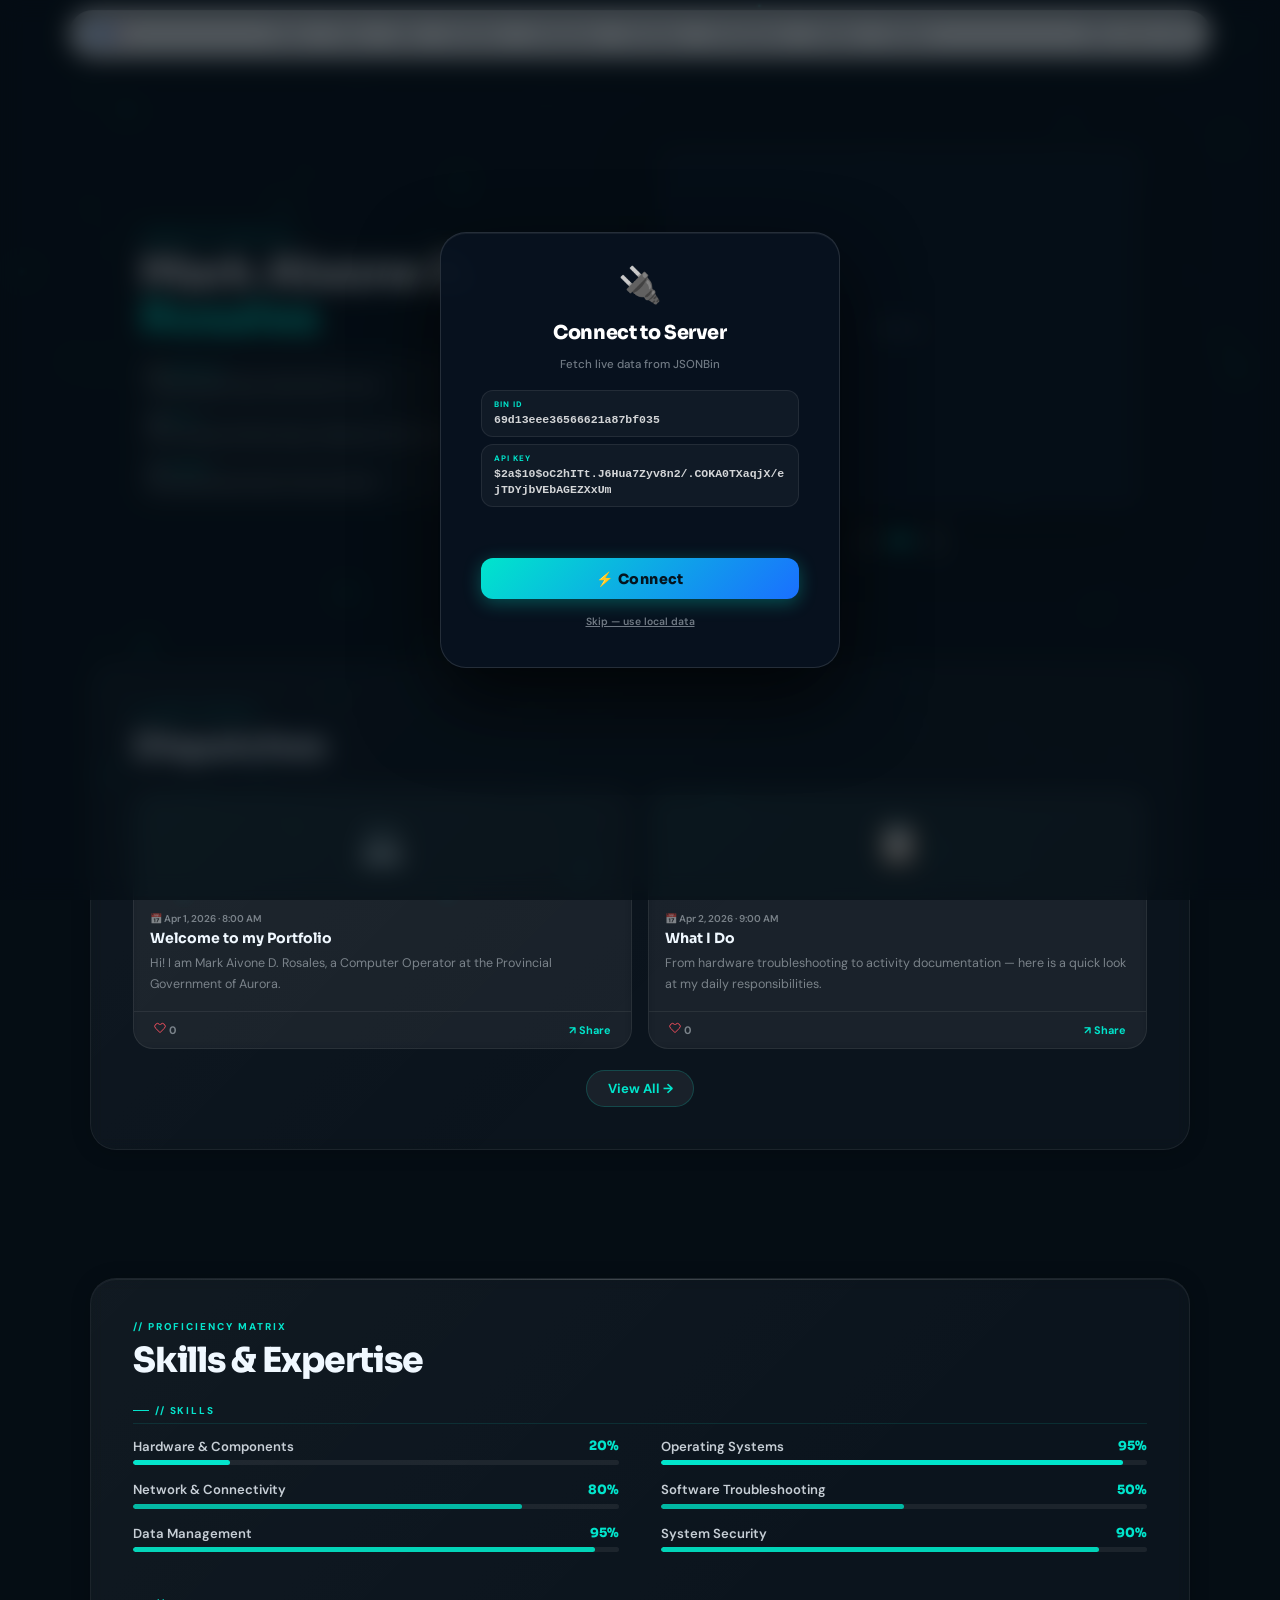
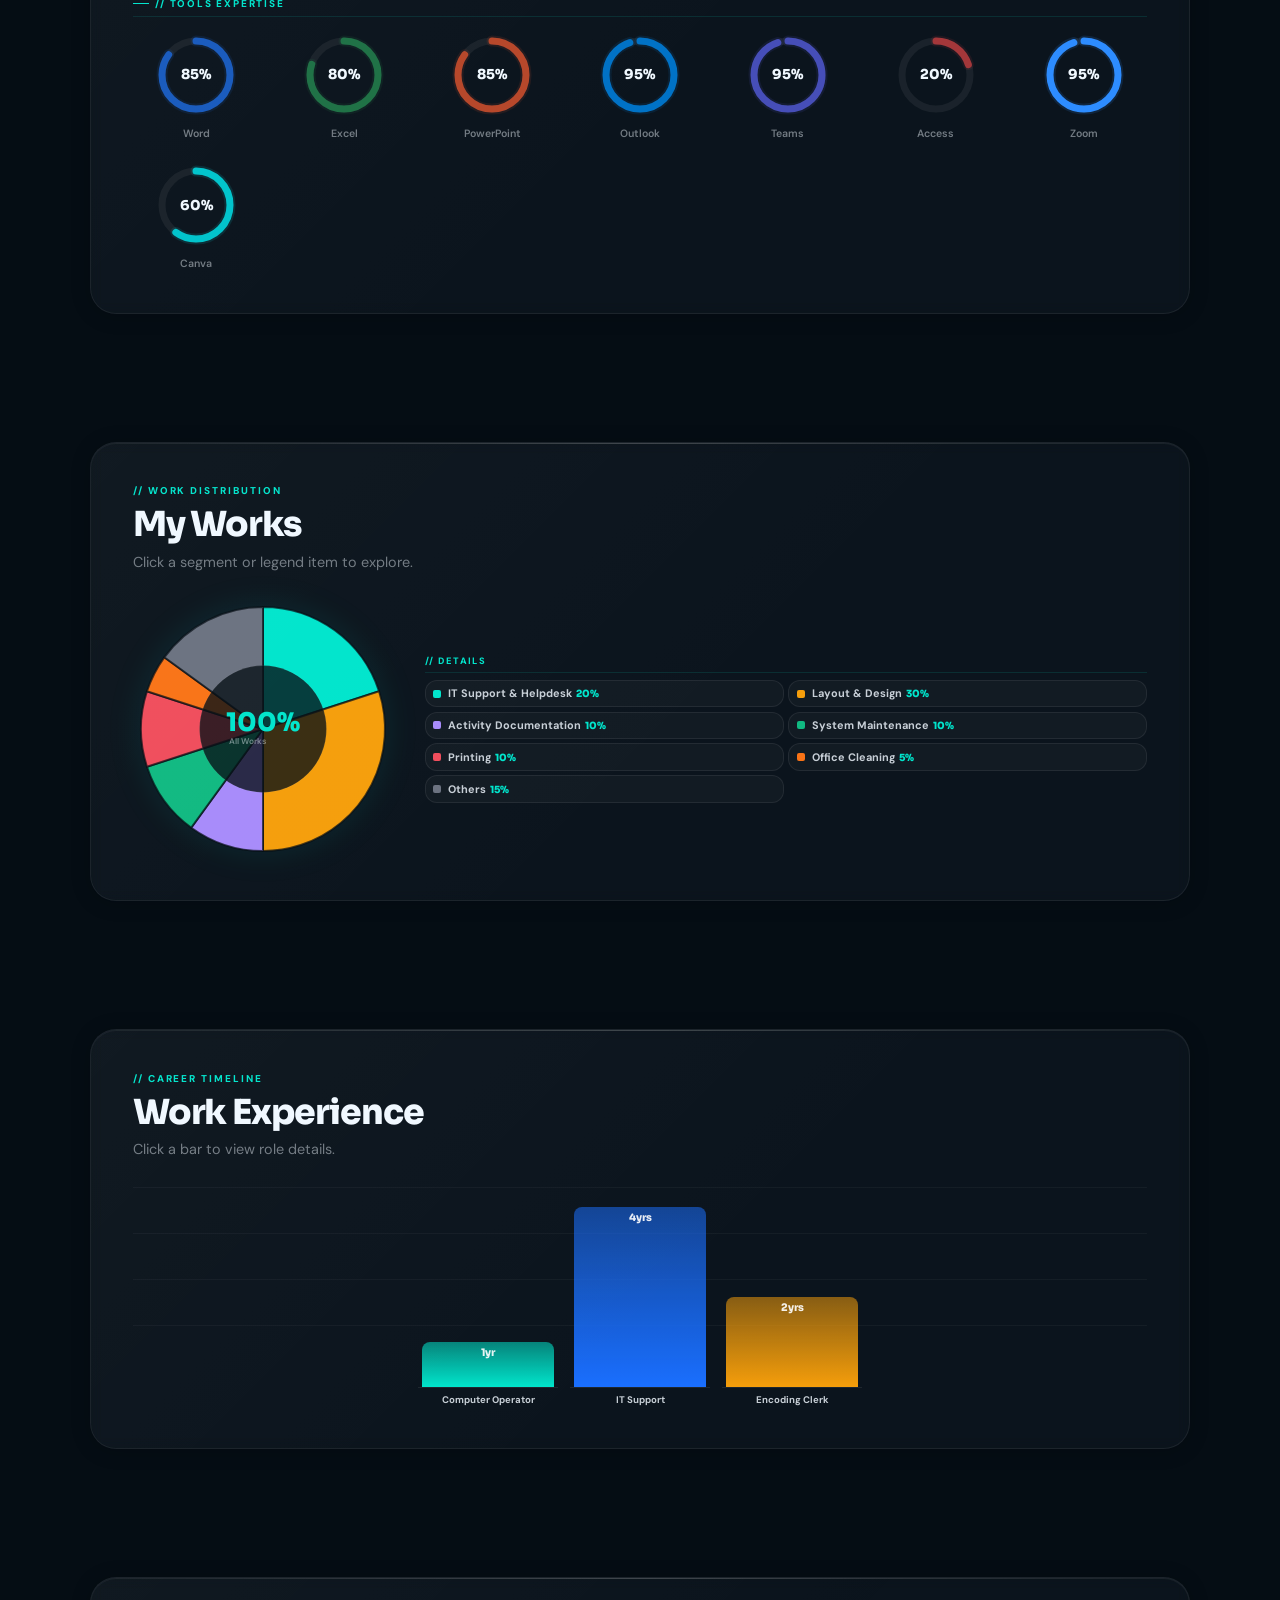
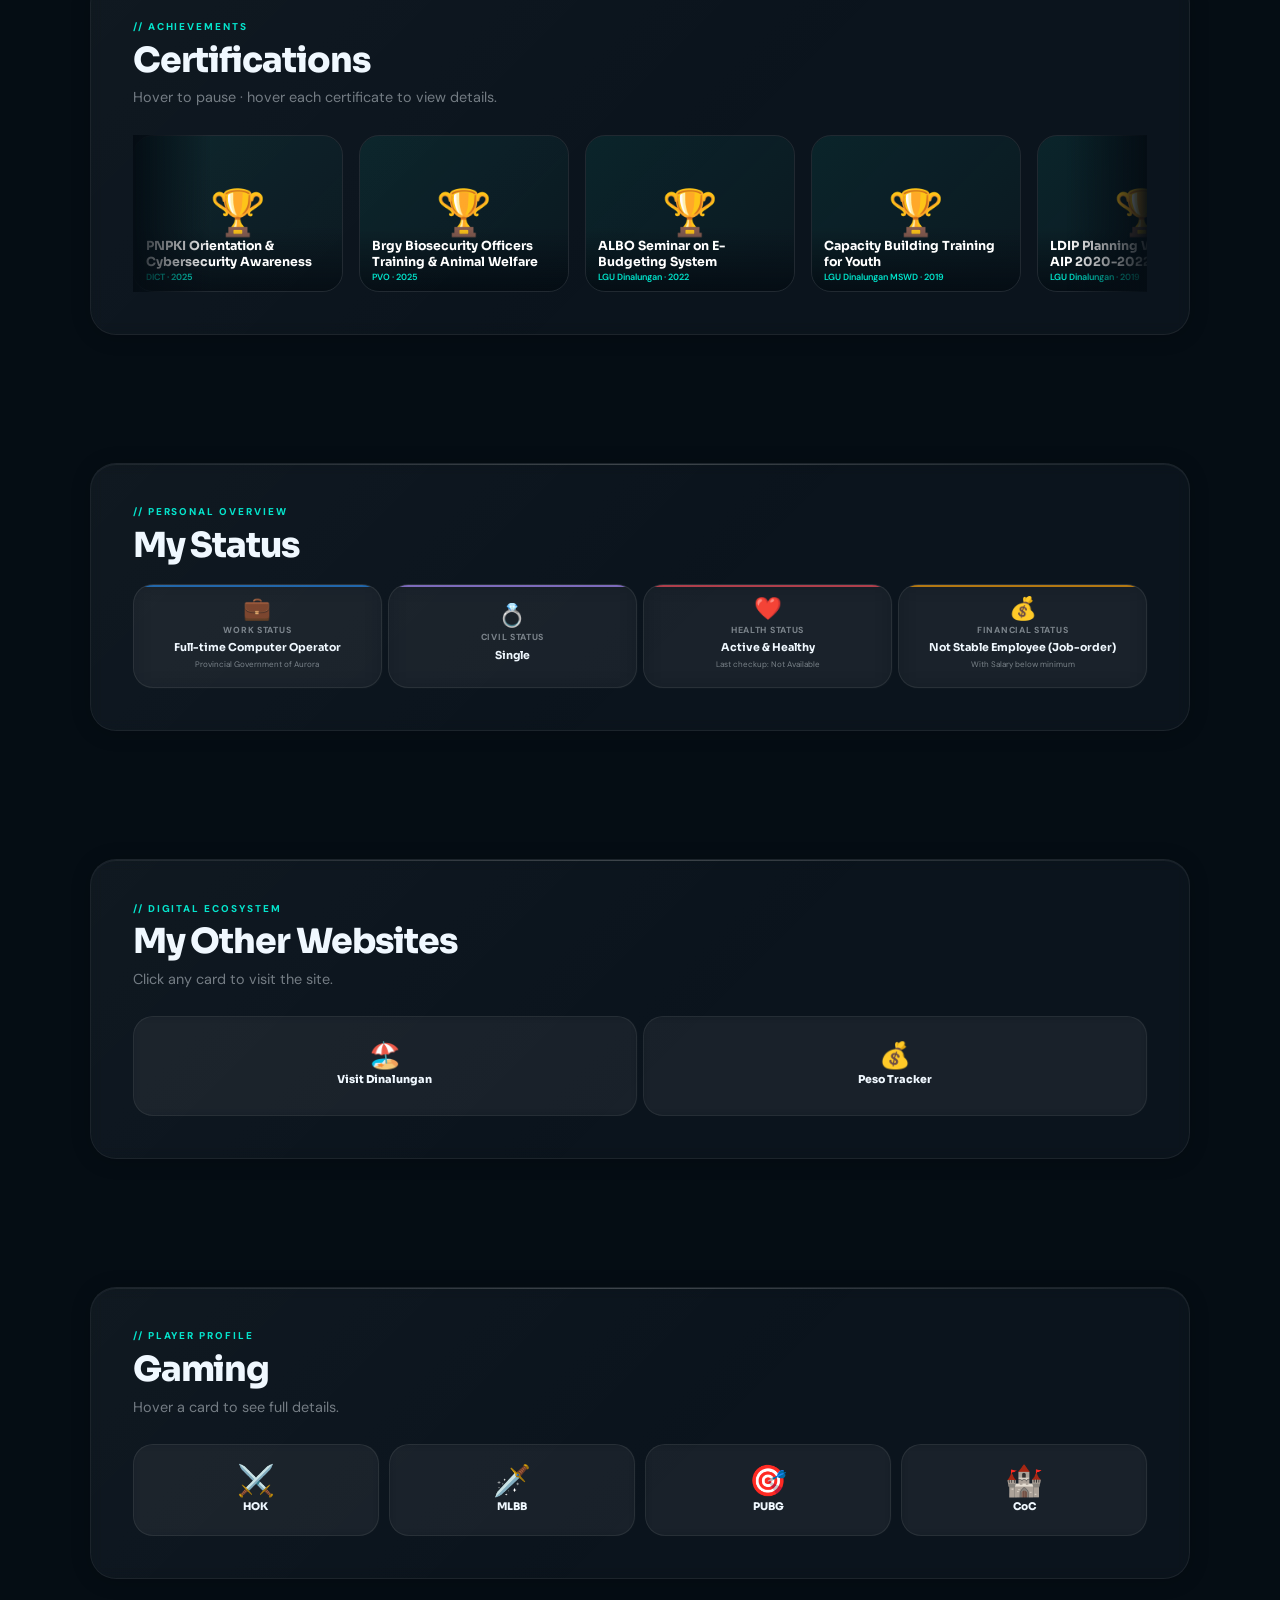
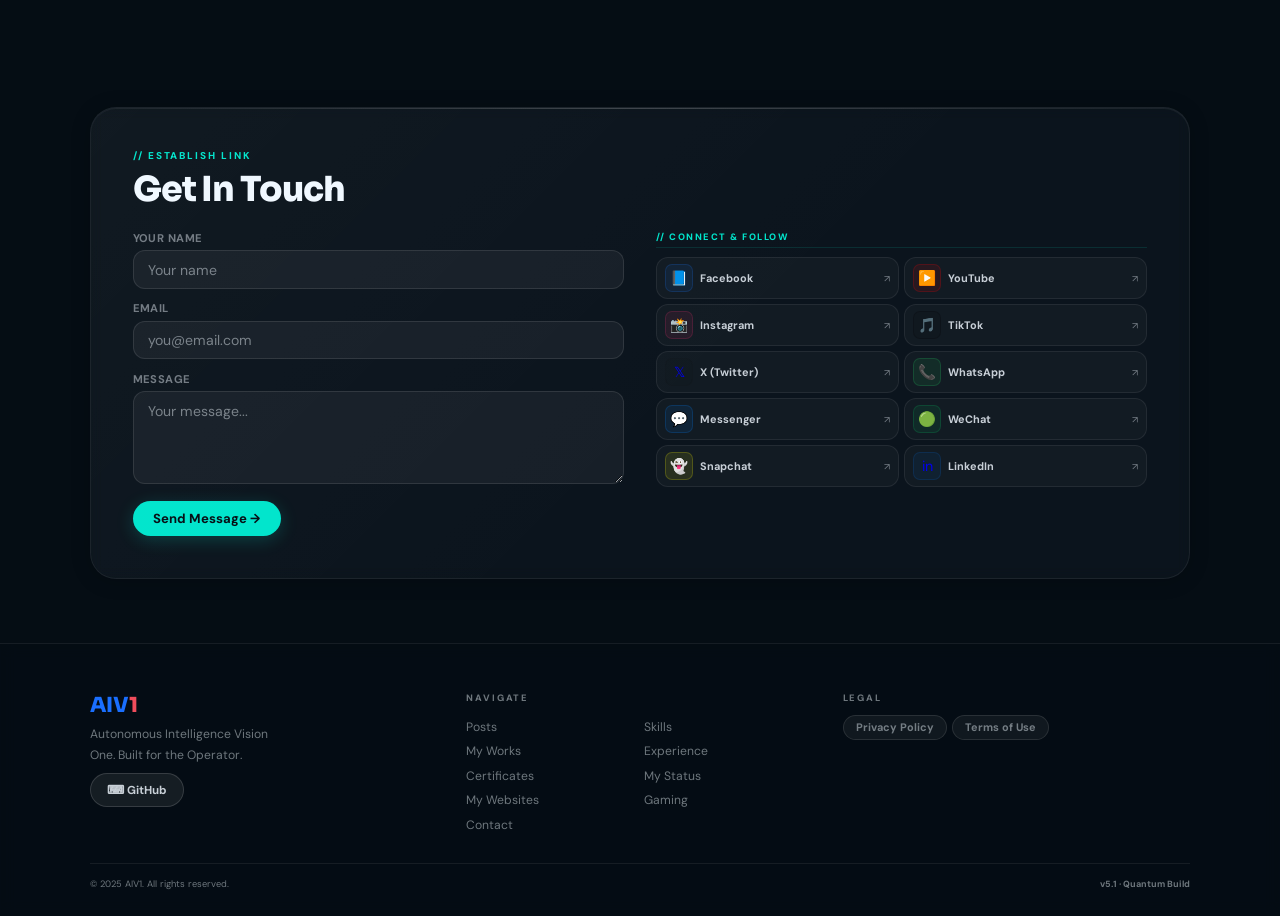
==== commit 8074b563: "Update index.html" ====
--- a/index.html
+++ b/index.html
@@ -230,104 +230,87 @@
   .h-addr-val{font-size:.72rem;}
 }
 
-/* ══════════════════════════════════════════
-   LOADING OVERLAY
-   ══════════════════════════════════════════ */
-#loader-overlay{
-  position:fixed;inset:0;z-index:99999;
-  background:rgba(5,13,20,.97);
-  backdrop-filter:blur(20px);
-  -webkit-backdrop-filter:blur(20px);
-  display:flex;flex-direction:column;
-  align-items:center;justify-content:center;
-  gap:1.8rem;
-  transition:opacity .5s ease, visibility .5s ease;
-}
-#loader-overlay.hidden{
-  opacity:0;visibility:hidden;pointer-events:none;
-}
-/* Logo */
-.ld-logo{
-  font-family:'Sora',sans-serif;
-  font-size:2.4rem;font-weight:900;
-  letter-spacing:-.04em;
-  display:flex;align-items:baseline;gap:.08rem;
-  margin-bottom:.2rem;
-}
-.ld-logo span:first-child{color:#1a6fff;}
-.ld-logo span:last-child{color:#00E5CC;}
+
+
+
+/* ══ CONNECT POPUP ══ */
+#conn-popup{
+  position:fixed;inset:0;z-index:99998;
+  background:rgba(5,13,20,.7);
+  backdrop-filter:blur(12px);
+  -webkit-backdrop-filter:blur(12px);
+  display:flex;align-items:center;justify-content:center;
+  transition:opacity .4s,visibility .4s;
+}
+#conn-popup.hidden{opacity:0;visibility:hidden;pointer-events:none;}
+#conn-box{
+  background:rgba(8,18,32,.95);
+  border:1px solid rgba(255,255,255,.12);
+  border-radius:var(--rl);
+  box-shadow:0 32px 80px rgba(0,0,0,.7),inset 0 1px 0 rgba(255,255,255,.06);
+  padding:2.2rem 2.5rem;
+  width:min(400px,90vw);
+  display:flex;flex-direction:column;align-items:center;
+  gap:.8rem;
+  text-align:center;
+}
+#conn-icon{font-size:2.2rem;line-height:1;margin-bottom:.2rem;}
+#conn-title{
+  font-family:'Sora',sans-serif;font-size:1.2rem;font-weight:800;
+  color:#fff;letter-spacing:-.02em;
+}
+#conn-sub{font-size:.72rem;color:var(--txt3);font-weight:500;}
+/* Credential display */
+#conn-creds{
+  width:100%;margin:.3rem 0;
+  display:flex;flex-direction:column;gap:.45rem;
+}
+.conn-field{
+  display:flex;flex-direction:column;gap:.18rem;
+  background:rgba(255,255,255,.04);
+  border:1px solid rgba(255,255,255,.08);
+  border-radius:var(--rs);
+  padding:.5rem .75rem;
+  text-align:left;
+}
+.conn-lbl{
+  font-size:.5rem;font-weight:800;color:var(--teal);
+  letter-spacing:.12em;text-transform:uppercase;
+}
+.conn-val{
+  font-size:.72rem;font-weight:600;color:rgba(255,255,255,.82);
+  font-family:monospace;
+  word-break:break-all;
+  line-height:1.4;
+}
 /* Status message */
-.ld-status{
-  display:flex;flex-direction:column;align-items:center;gap:.5rem;
-  min-width:260px;text-align:center;
-}
-.ld-status-icon{
-  font-size:1.6rem;
-  animation:ld-pulse 1.4s ease-in-out infinite;
-}
-@keyframes ld-pulse{0%,100%{opacity:.5;transform:scale(.92);}50%{opacity:1;transform:scale(1.08);}}
-.ld-msg{
-  font-size:.78rem;font-weight:700;
-  color:rgba(255,255,255,.7);
-  letter-spacing:.08em;
-  min-height:1.2rem;
-  transition:opacity .3s;
-}
-.ld-sub{
-  font-size:.62rem;color:var(--teal);
-  font-weight:600;letter-spacing:.06em;
-  min-height:1rem;
-}
-/* Progress bar */
-.ld-progress-wrap{
-  width:280px;
-  background:rgba(255,255,255,.08);
-  border-radius:99px;
-  height:4px;
-  overflow:hidden;
-  position:relative;
-}
-.ld-progress-bar{
-  height:100%;
-  background:linear-gradient(90deg,#1a6fff,#00E5CC);
-  border-radius:99px;
-  width:0%;
-  transition:width .4s cubic-bezier(.25,.46,.45,.94);
-  position:relative;
-}
-/* Glow dot on bar tip */
-.ld-progress-bar::after{
-  content:'';
-  position:absolute;right:0;top:50%;transform:translateY(-50%);
-  width:8px;height:8px;border-radius:50%;
-  background:#00E5CC;
-  box-shadow:0 0 8px 2px rgba(0,229,204,.6);
-}
-/* Step list */
-.ld-steps{
-  display:flex;flex-direction:column;gap:.32rem;
-  min-width:260px;
-}
-.ld-step{
-  display:flex;align-items:center;gap:.6rem;
-  font-size:.65rem;font-weight:600;
-  color:rgba(255,255,255,.3);
-  transition:color .3s,opacity .3s;
-}
-.ld-step.active{color:rgba(255,255,255,.75);}
-.ld-step.done{color:#10B981;}
-.ld-step-dot{
-  width:6px;height:6px;border-radius:50%;
-  background:rgba(255,255,255,.2);
-  flex-shrink:0;
-  transition:background .3s,box-shadow .3s;
-}
-.ld-step.active .ld-step-dot{
-  background:var(--teal);
-  box-shadow:0 0 6px rgba(0,229,204,.7);
-  animation:ld-pulse 1s ease-in-out infinite;
-}
-.ld-step.done .ld-step-dot{background:#10B981;box-shadow:none;animation:none;}
+#conn-status{
+  font-size:.72rem;font-weight:700;min-height:1.1rem;
+  transition:color .3s;
+}
+/* Connect button */
+#conn-btn{
+  width:100%;padding:.72rem;
+  background:linear-gradient(135deg,var(--teal),#1a6fff);
+  border:none;border-radius:var(--rs);
+  color:#05141e;font-family:'Sora',sans-serif;
+  font-size:.88rem;font-weight:800;
+  cursor:pointer;letter-spacing:.03em;
+  transition:opacity .2s,transform .2s,box-shadow .2s;
+  box-shadow:0 4px 18px rgba(0,229,204,.3);
+  margin-top:.2rem;
+}
+#conn-btn:hover{opacity:.9;transform:translateY(-1px);box-shadow:0 6px 24px rgba(0,229,204,.4);}
+#conn-btn:disabled{opacity:.5;cursor:not-allowed;transform:none;}
+/* Skip link */
+#conn-skip{
+  background:none;border:none;
+  font-size:.65rem;color:var(--txt3);
+  cursor:pointer;font-family:'DM Sans',sans-serif;
+  font-weight:600;text-decoration:underline;
+  padding:.2rem;transition:color .2s;
+}
+#conn-skip:hover{color:var(--txt);}
 
 /* ─── SECTIONS — ultra-glassy ─── */
 .section{position:relative;z-index:1;padding:4rem 2rem;opacity:0;transform:translateY(28px);transition:opacity .7s,transform .7s;}
@@ -1045,22 +1028,25 @@
 <canvas id="qc"></canvas>
 <div id="scroll-progress"></div>
 
-<!-- ══ LOADING OVERLAY ══ -->
-<div id="loader-overlay">
-  <div class="ld-logo"><span>AIV</span><span>1</span></div>
-  <div class="ld-status">
-    <div class="ld-status-icon" id="ld-icon">🔌</div>
-    <div class="ld-msg" id="ld-msg">Initializing...</div>
-    <div class="ld-sub" id="ld-sub">AIV1 · Autonomous Intelligence Vision One</div>
-  </div>
-  <div class="ld-progress-wrap">
-    <div class="ld-progress-bar" id="ld-bar"></div>
-  </div>
-  <div class="ld-steps">
-    <div class="ld-step" id="ldst-0"><div class="ld-step-dot"></div><span>Connecting to server</span></div>
-    <div class="ld-step" id="ldst-1"><div class="ld-step-dot"></div><span>Loading data</span></div>
-    <div class="ld-step" id="ldst-2"><div class="ld-step-dot"></div><span>Rendering sections</span></div>
-    <div class="ld-step" id="ldst-3"><div class="ld-step-dot"></div><span>Finalizing</span></div>
+<!-- ══ CONNECT POPUP ══ -->
+<div id="conn-popup">
+  <div id="conn-box">
+    <div id="conn-icon">🔌</div>
+    <div id="conn-title">Connect to Server</div>
+    <div id="conn-sub">Fetch live data from JSONBin</div>
+    <div id="conn-creds">
+      <div class="conn-field">
+        <span class="conn-lbl">Bin ID</span>
+        <span class="conn-val" id="conn-bin-display"></span>
+      </div>
+      <div class="conn-field">
+        <span class="conn-lbl">API Key</span>
+        <span class="conn-val" id="conn-key-display"></span>
+      </div>
+    </div>
+    <div id="conn-status"></div>
+    <button id="conn-btn" onclick="doConnect()">⚡ Connect</button>
+    <button id="conn-skip" onclick="closeConnPopup()">Skip — use local data</button>
   </div>
 </div>
 
@@ -1512,7 +1498,7 @@
         <div class="atp" id="set-tab-jsonbin"><div class="adc">
           <p style="font-size:.8rem;color:var(--txt3);margin-bottom:.85rem;line-height:1.7;">Connect to <strong style="color:var(--teal);">jsonbin.io</strong> for cloud sync. Create a free account at <a href="https://jsonbin.io" target="_blank" style="color:var(--teal);">jsonbin.io</a>, create a bin, then paste your credentials below.</p>
           <div class="fg"><label class="fl">Bin ID</label><input class="fi" type="text" id="jb-binid" placeholder="e.g. 64f3a1b2ad1234567890abcd" autocomplete="off"></div>
-          <div class="fg"><label class="fl">Master API Key</label><input class="fi" type="password" id="jb-apikey" placeholder="$2a$10$..." autocomplete="off"></div>
+          <div class="fg"><label class="fl">Master API Key</label><input class="fi" type="text" id="jb-apikey" placeholder="$2a$10$..." autocomplete="off" style="font-family:monospace;font-size:.72rem;"></div>
           <div style="display:flex;gap:.45rem;flex-wrap:wrap;margin-top:.6rem;">
             <button class="btn btl sm" onclick="saveJBCreds()">💾 Save &amp; Connect</button>
             <button class="btn sm" style="border-color:rgba(255,255,255,.1);color:var(--txt2);" onclick="testJB()">⚡ Test</button>
@@ -2375,88 +2361,62 @@
 function showToast(msg,type=''){const t=document.getElementById('toast');if(!t)return;t.textContent=msg;t.className='toast'+(type?' '+type:'');t.classList.add('show');setTimeout(()=>t.classList.remove('show'),2800);}
 
 /* ══ INIT ══ */
-/* ── Loader helpers ── */
-function ldSet(pct,icon,msg,sub){
-  const bar=document.getElementById('ld-bar');
-  const ic=document.getElementById('ld-icon');
-  const ms=document.getElementById('ld-msg');
-  const sb=document.getElementById('ld-sub');
-  if(bar)bar.style.width=pct+'%';
-  if(ic)ic.textContent=icon;
-  if(ms)ms.textContent=msg;
-  if(sb&&sub)sb.textContent=sub;
-}
-function ldStep(idx,state){
-  // state: 'active' | 'done'
-  for(let i=0;i<=idx;i++){
-    const el=document.getElementById('ldst-'+i);
-    if(!el)continue;
-    el.className='ld-step'+(i<idx?' done':' '+state);
+/* ══ CONNECT POPUP LOGIC ══ */
+function showConnPopup(){
+  const popup=document.getElementById('conn-popup');
+  if(!popup)return;
+  // Show hardcoded credentials visibly
+  const binEl=document.getElementById('conn-bin-display');
+  const keyEl=document.getElementById('conn-key-display');
+  if(binEl)binEl.textContent=JB_DEFAULT_BIN;
+  if(keyEl)keyEl.textContent=JB_DEFAULT_KEY;
+  popup.classList.remove('hidden');
+}
+function closeConnPopup(){
+  const popup=document.getElementById('conn-popup');
+  if(popup)popup.classList.add('hidden');
+}
+async function doConnect(){
+  const btn=document.getElementById('conn-btn');
+  const status=document.getElementById('conn-status');
+  if(btn)btn.disabled=true;
+  if(btn)btn.textContent='⏳ Connecting...';
+  if(status){status.textContent='Reaching JSONBin...';status.style.color='var(--teal)';}
+  const data=await mongoRead();
+  if(data){
+    if(status){status.textContent='✅ Connected! Loading data...';status.style.color='#10B981';}
+    loadData(data);
+    rdrAll_fast();
+    await new Promise(r=>setTimeout(r,600));
+    closeConnPopup();
+    showToast('Live data loaded ✓','green');
+  } else {
+    if(status){
+      status.textContent='✕ '+( lastMongoErr||'Connection failed');
+      status.style.color='var(--coral)';
+    }
+    if(btn){btn.disabled=false;btn.textContent='⚡ Retry';}
   }
 }
-function ldHide(){
-  const ov=document.getElementById('loader-overlay');
-  if(ov)ov.classList.add('hidden');
-}
-
-async function init(){
-  // ── Step 0: Connecting to server ──
-  ldStep(0,'active');
-  ldSet(8,'🔌','Connecting to server...','Reaching JSONBin cloud storage');
-  let loaded=false;
-  const mongoData=await mongoRead();
-
-  if(mongoData){
-    ldStep(0,'done');
-    ldSet(30,'✅','Server connected!','Data received from JSONBin');
-    await new Promise(r=>setTimeout(r,280));
-    // ── Step 1: Loading data ──
-    ldStep(1,'active');
-    ldSet(45,'📦','Loading your data...','Applying saved configuration');
-    await new Promise(r=>setTimeout(r,180));
-    loadData(mongoData);loaded=true;
-    ldStep(1,'done');
-    ldSet(60,'✔ ','Data loaded!','');
-    await new Promise(r=>setTimeout(r,200));
-  } else {
-    // Server offline — try local fallback
-    ldStep(0,'done');
-    const errDetail=lastMongoErr?` (${lastMongoErr})`:'';
-    ldSet(25,'📡',`Server offline${errDetail}...`,'Falling back to local storage');
-    await new Promise(r=>setTimeout(r,300));
-    ldStep(1,'active');
-    ldSet(40,'💾','Loading local data...','Reading from browser storage');
-    if(!loaded){loaded=await loadDJ();}
-    if(!loaded)loadSaved();
-    ldStep(1,'done');
-    ldSet(58,'✔ ','Local data ready','');
-    await new Promise(r=>setTimeout(r,150));
-  }
-
-  // ── Step 2: Rendering sections ──
-  ldStep(2,'active');
-  ldSet(68,'⚡','Rendering sections...','Building your portfolio');
-  await new Promise(r=>setTimeout(r,80));
+
+function rdrAll_fast(){
   rdrPO();rdrSS();rdrSOP();rdrNav();
   rdrPosts();rdrFSoc();rdrFL();
   rdrSKBars();rdrTools();rdrWorks();
   rdrCerts();rdrStats();rdrOtherWebs();rdrGaming();rdrWorkExp();
-  ldStep(2,'done');
-  ldSet(88,'🎨','Sections ready!','');
-  await new Promise(r=>setTimeout(r,80));
-
-  // ── Step 3: Finalizing ──
-  ldStep(3,'active');
-  ldSet(94,'🚀','Finalizing...','Starting animations');
   initAN();updCard();updIntro();updStats();
   rdrContactSocials();
   setTimeout(()=>{document.querySelectorAll('.section').forEach(el=>sObs.observe(el));},120);
-  ldStep(3,'done');
-  ldSet(100,'✅','Ready!','Welcome to AIV1');
-  await new Promise(r=>setTimeout(r,420));
-
-  // ── Hide overlay ──
-  ldHide();
+}
+
+function init(){
+  // Load local/data.json first — renders immediately
+  let loaded=false;
+  try{const r=localStorage.getItem(DBK);if(r){loadData(JSON.parse(r));loaded=true;}}catch(e){}
+  if(!loaded){loadDJ().then(ok=>{if(ok)rdrAll_fast();});}
+  rdrAll_fast();
+  // Show connect popup after a short delay so the page renders first
+  setTimeout(showConnPopup, 400);
 }
 init();
 </script>
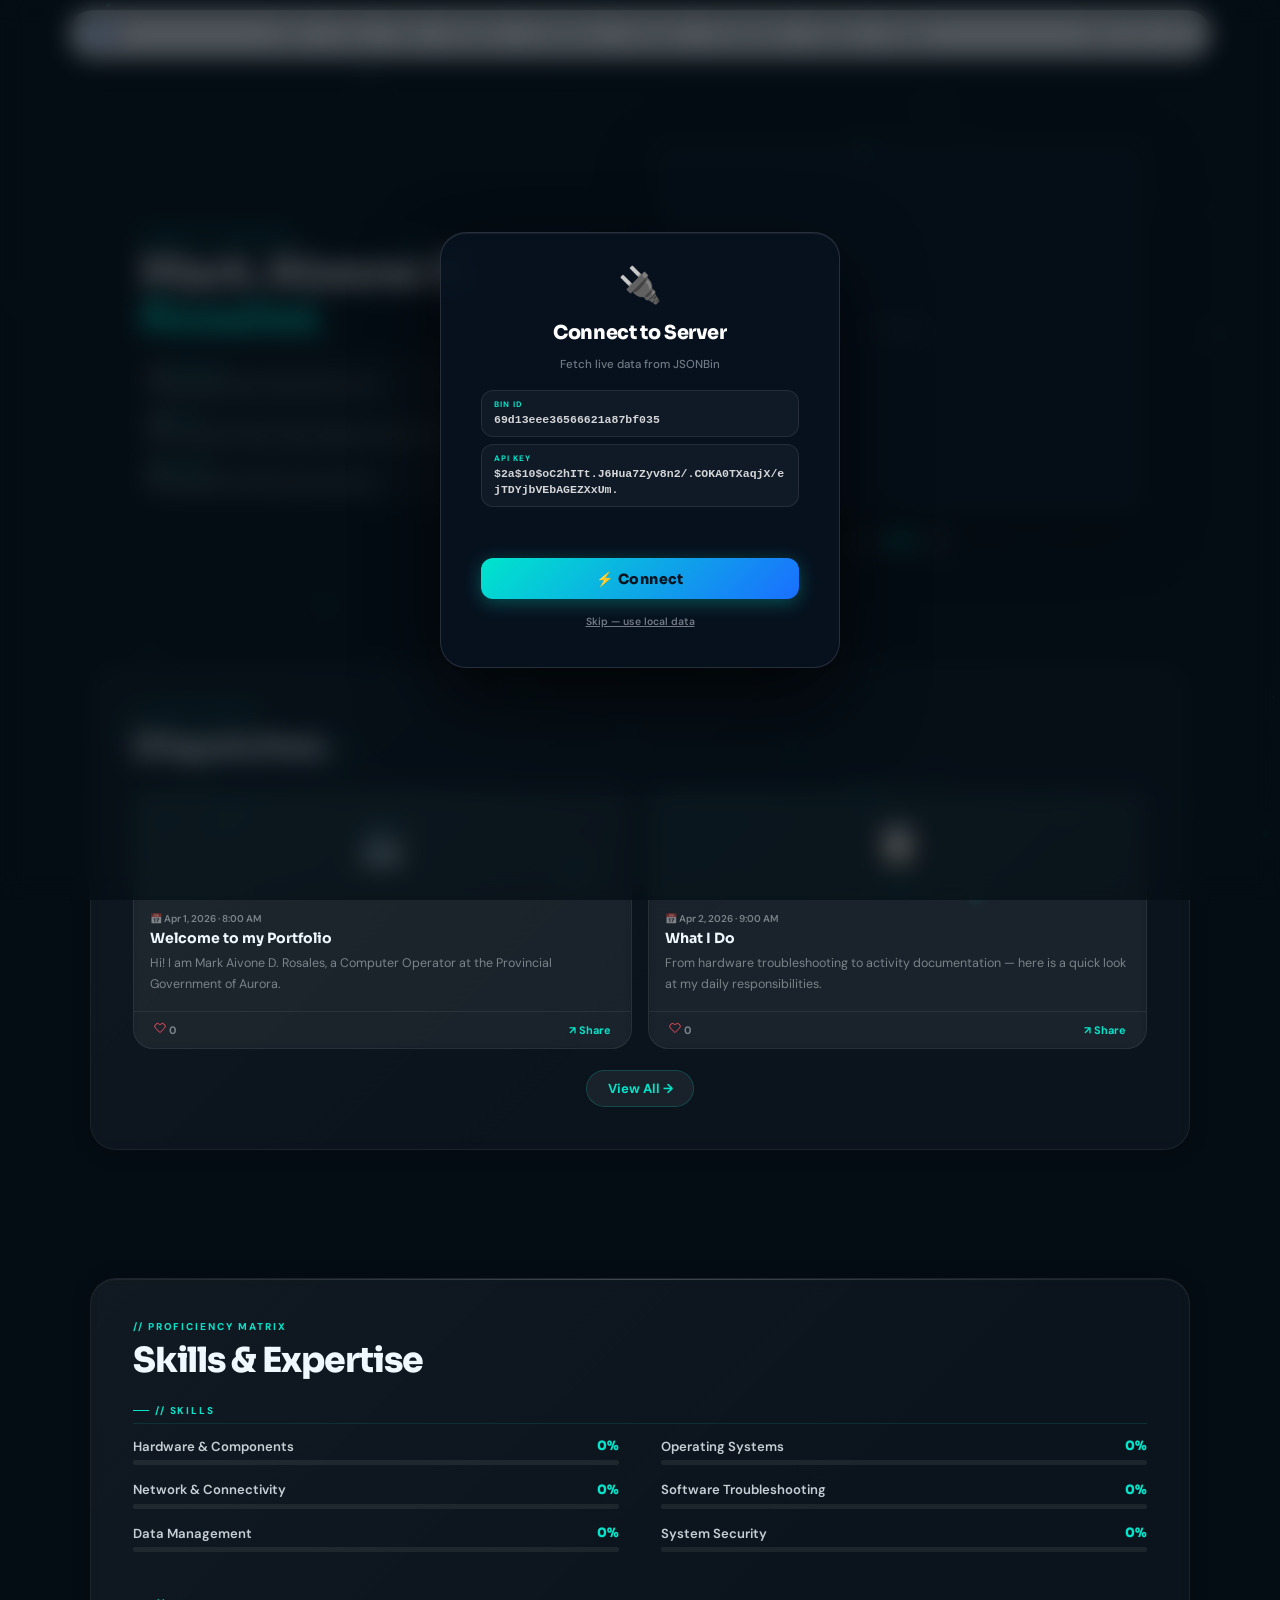
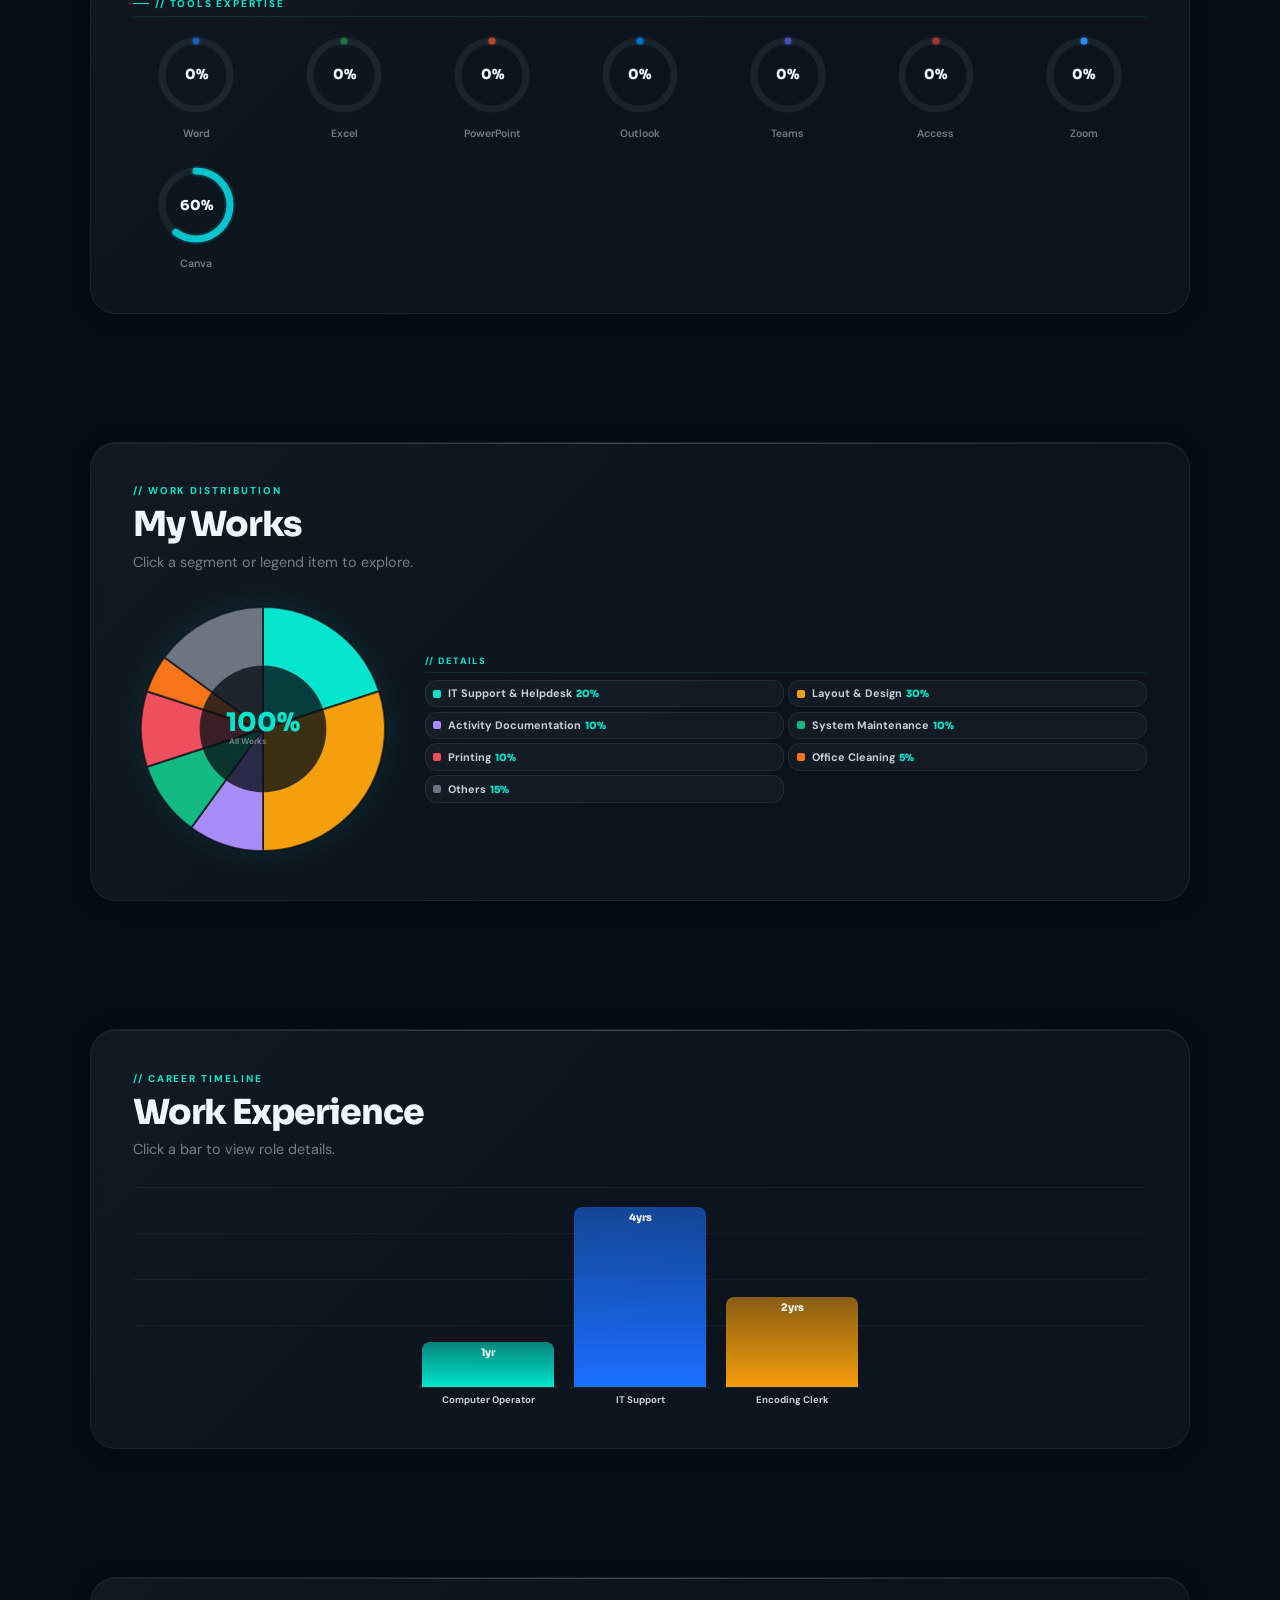
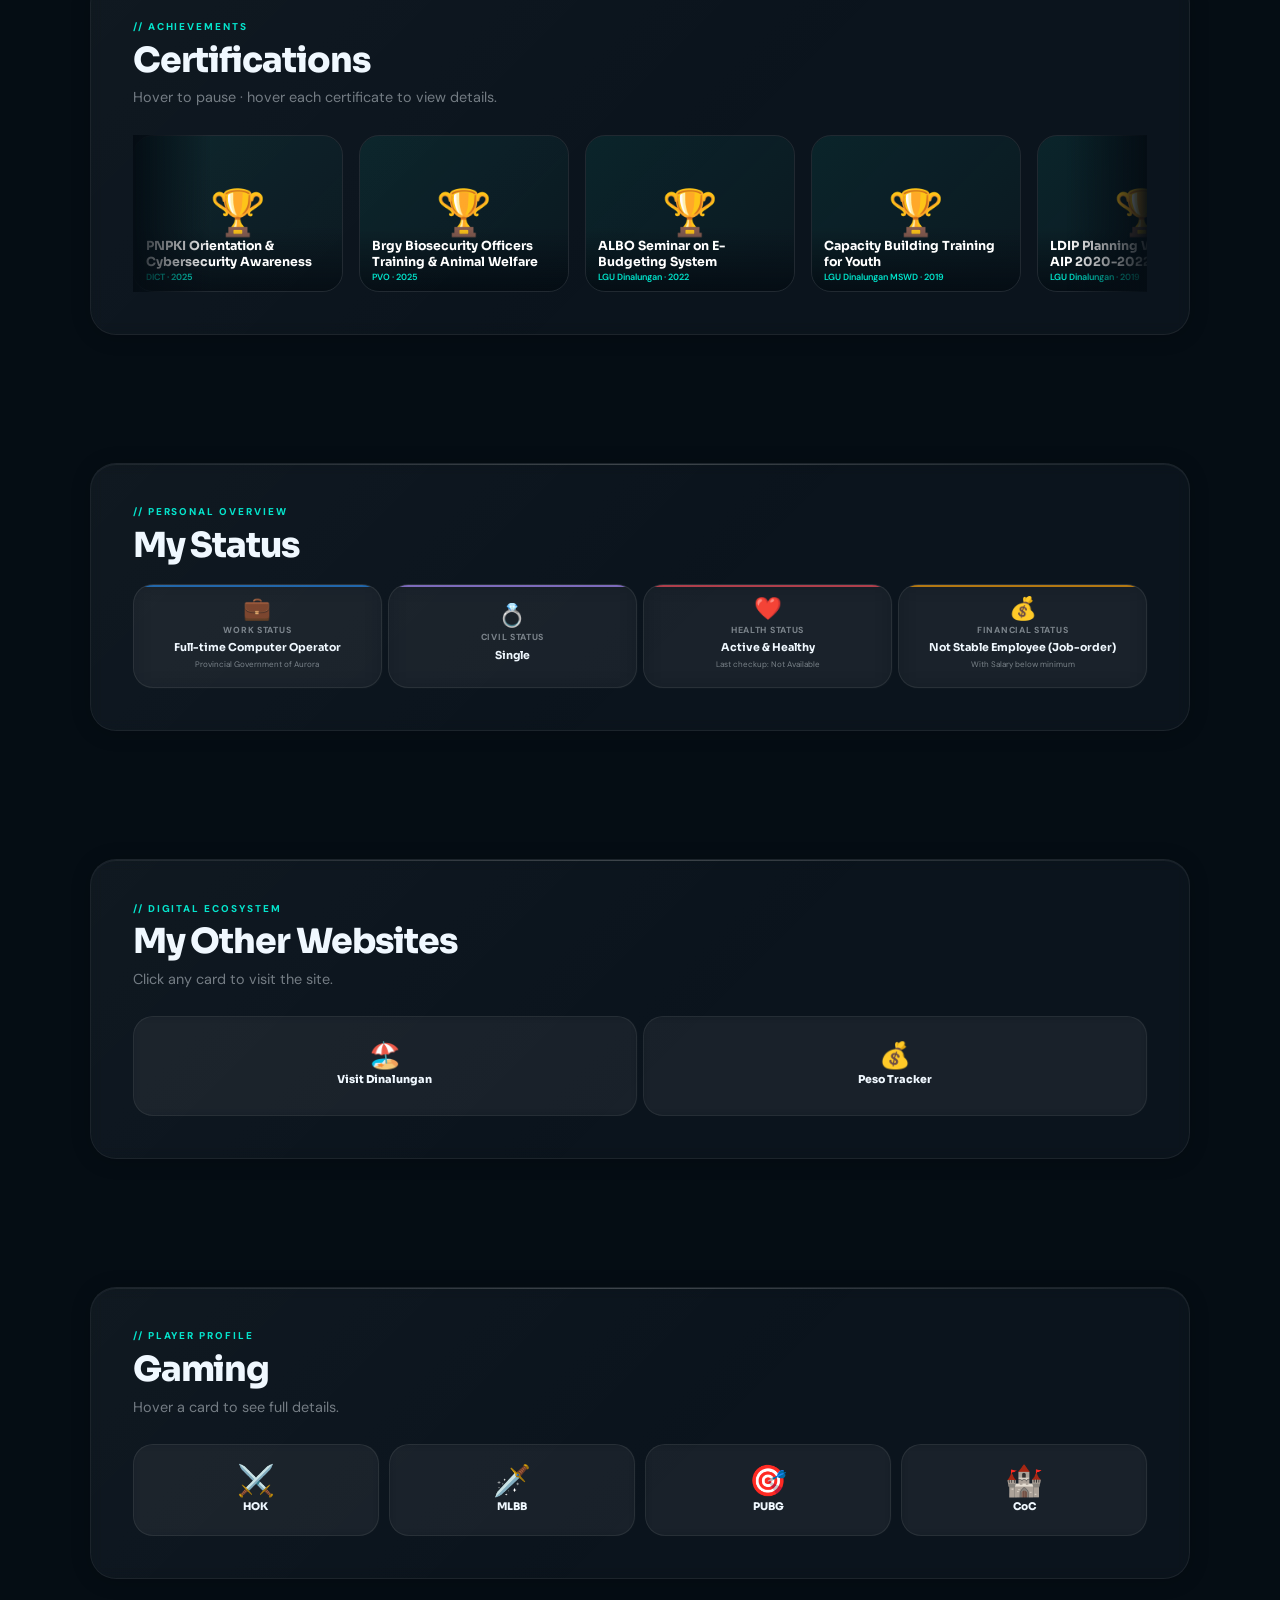
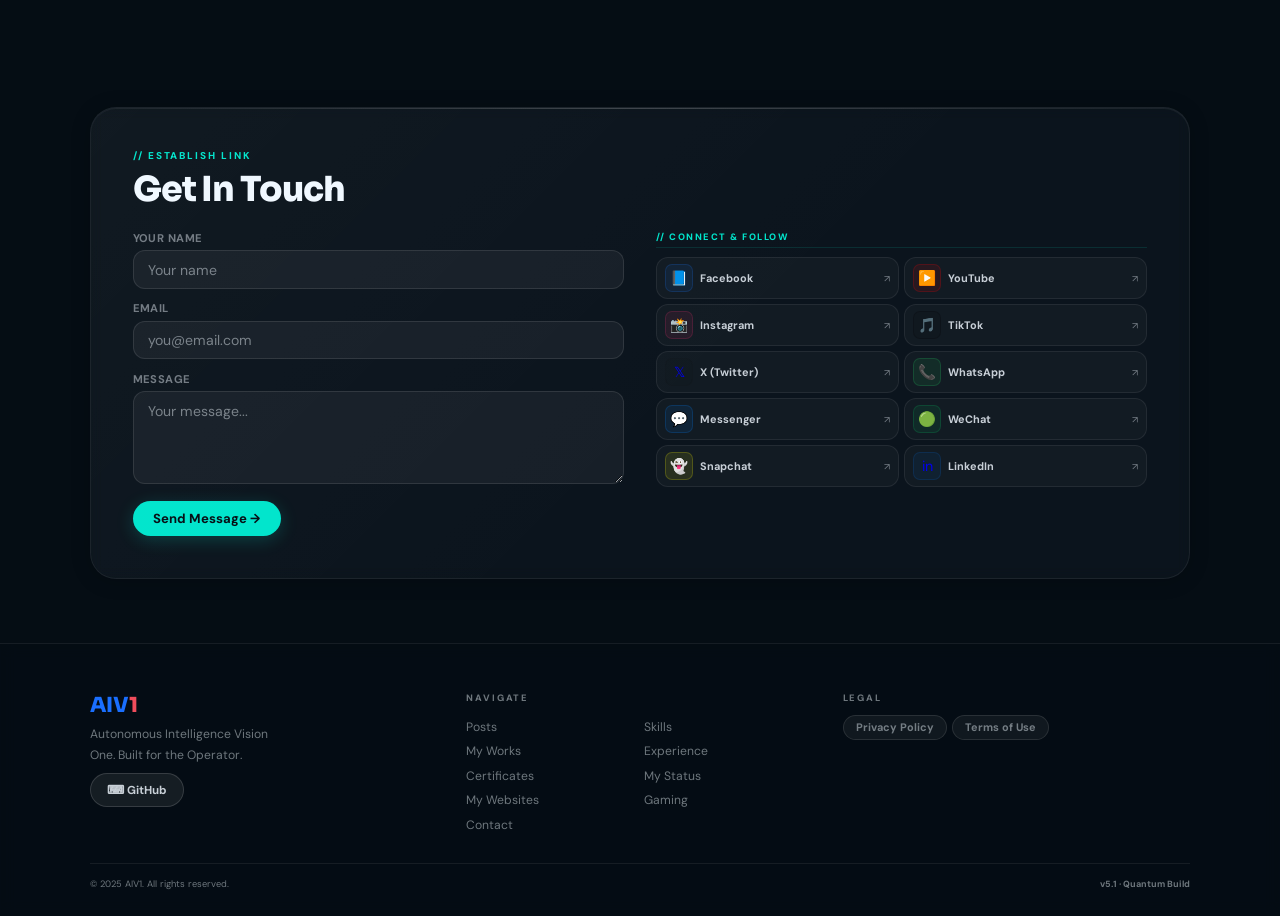
==== commit d519672e: "Update index.html" ====
--- a/index.html
+++ b/index.html
@@ -1770,7 +1770,7 @@
 const JBK_BIN='aiv1_jb_binid';const JBK_API='aiv1_jb_apikey';
 /* Hardcoded fallback credentials — always available even on fresh browser */
 const JB_DEFAULT_BIN='69d13eee36566621a87bf035';
-const JB_DEFAULT_KEY='$2a$10$oC2hITt.J6Hua7Zyv8n2/.COKA0TXaqjX/ejTDYjbVEbAGEZXxUm';
+const JB_DEFAULT_KEY='$2a$10$oC2hITt.J6Hua7Zyv8n2/.COKA0TXaqjX/ejTDYjbVEbAGEZXxUm.';
 const JSONBIN={
   get binId(){return localStorage.getItem(JBK_BIN)||JB_DEFAULT_BIN;},
   get apiKey(){return localStorage.getItem(JBK_API)||JB_DEFAULT_KEY;}
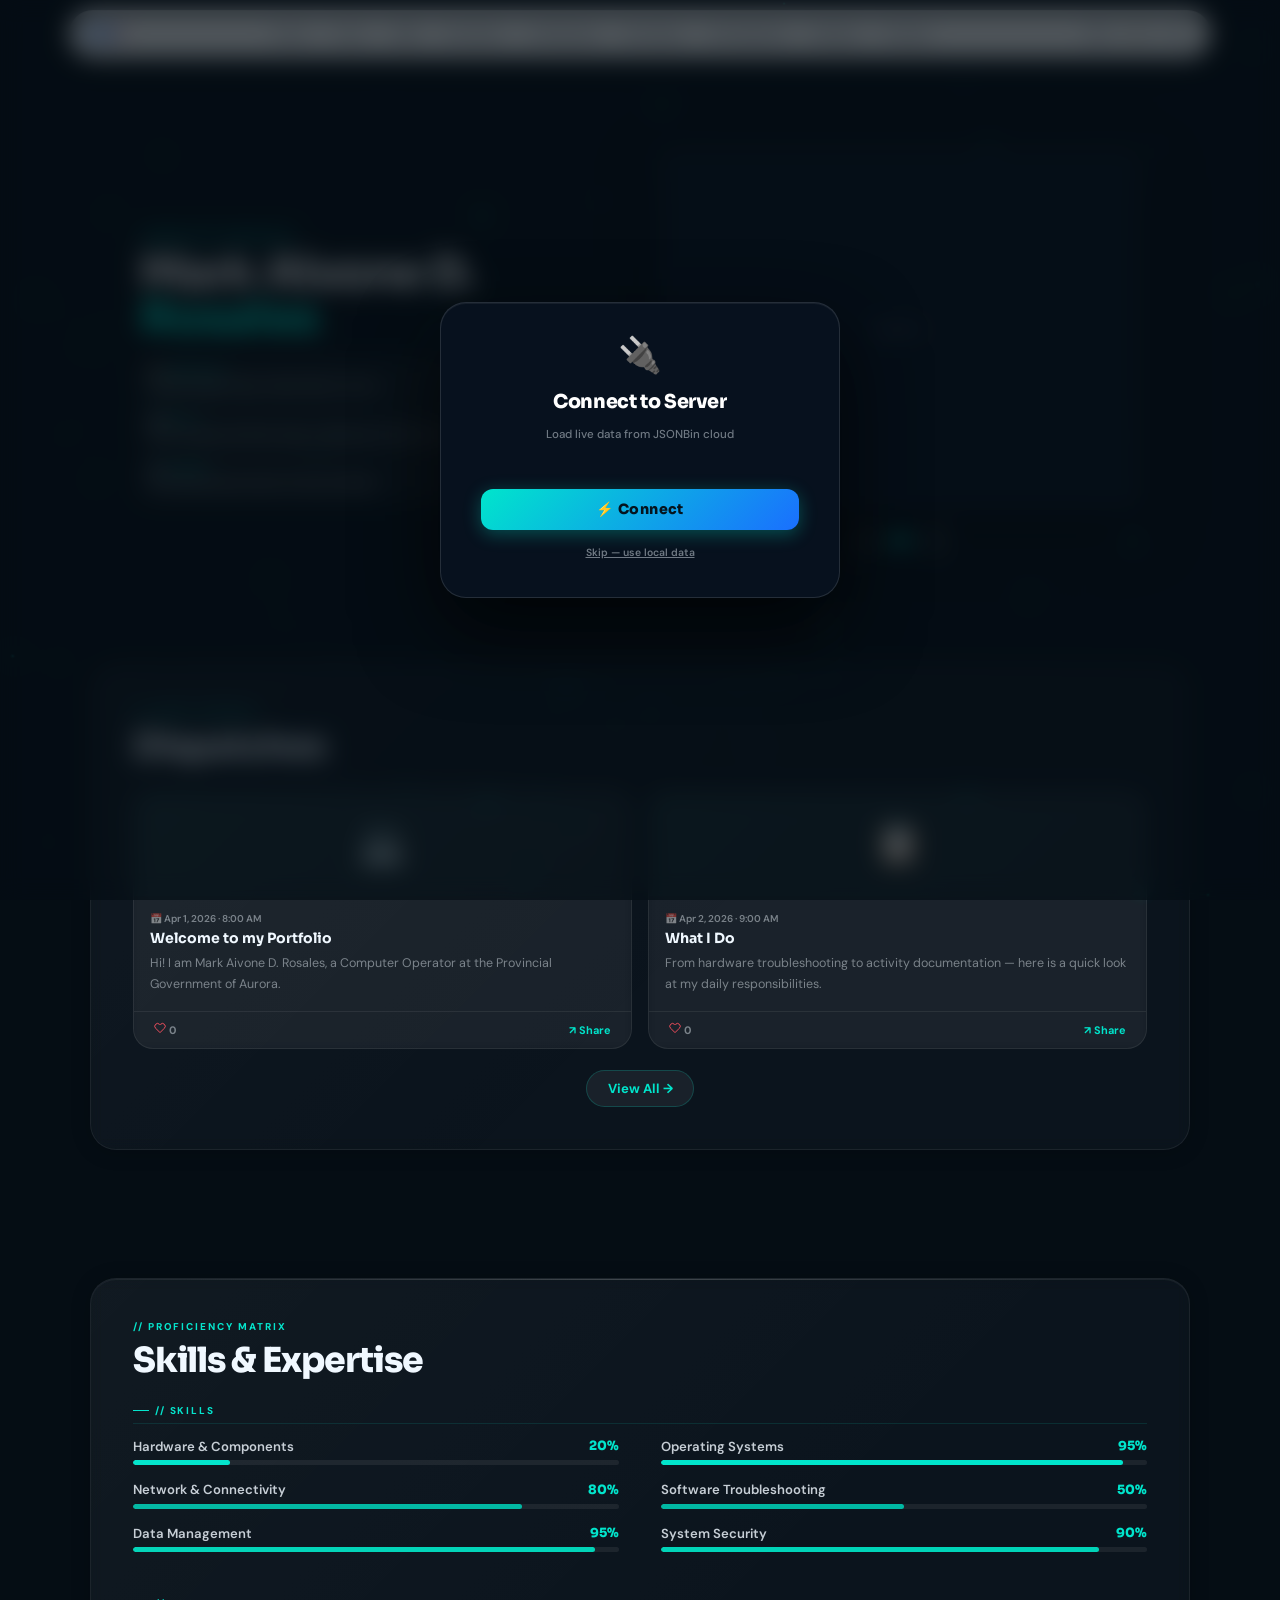
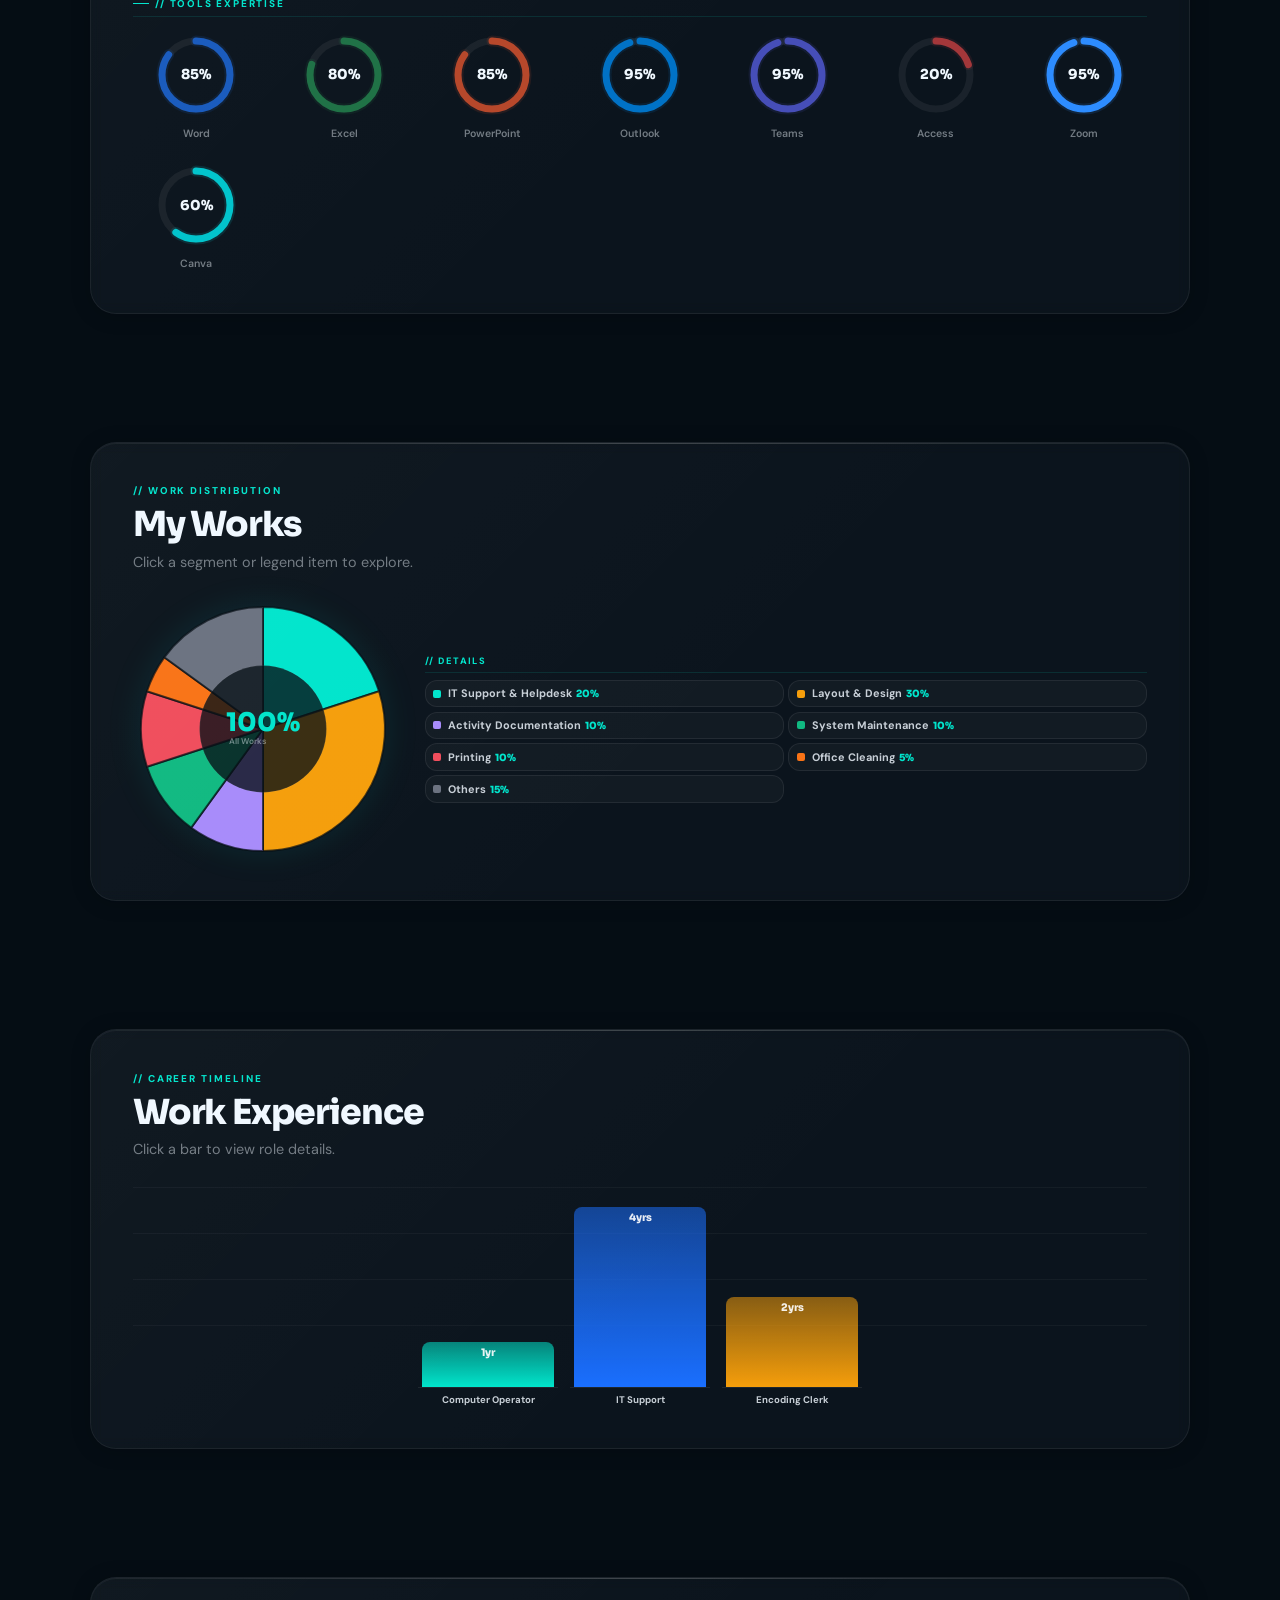
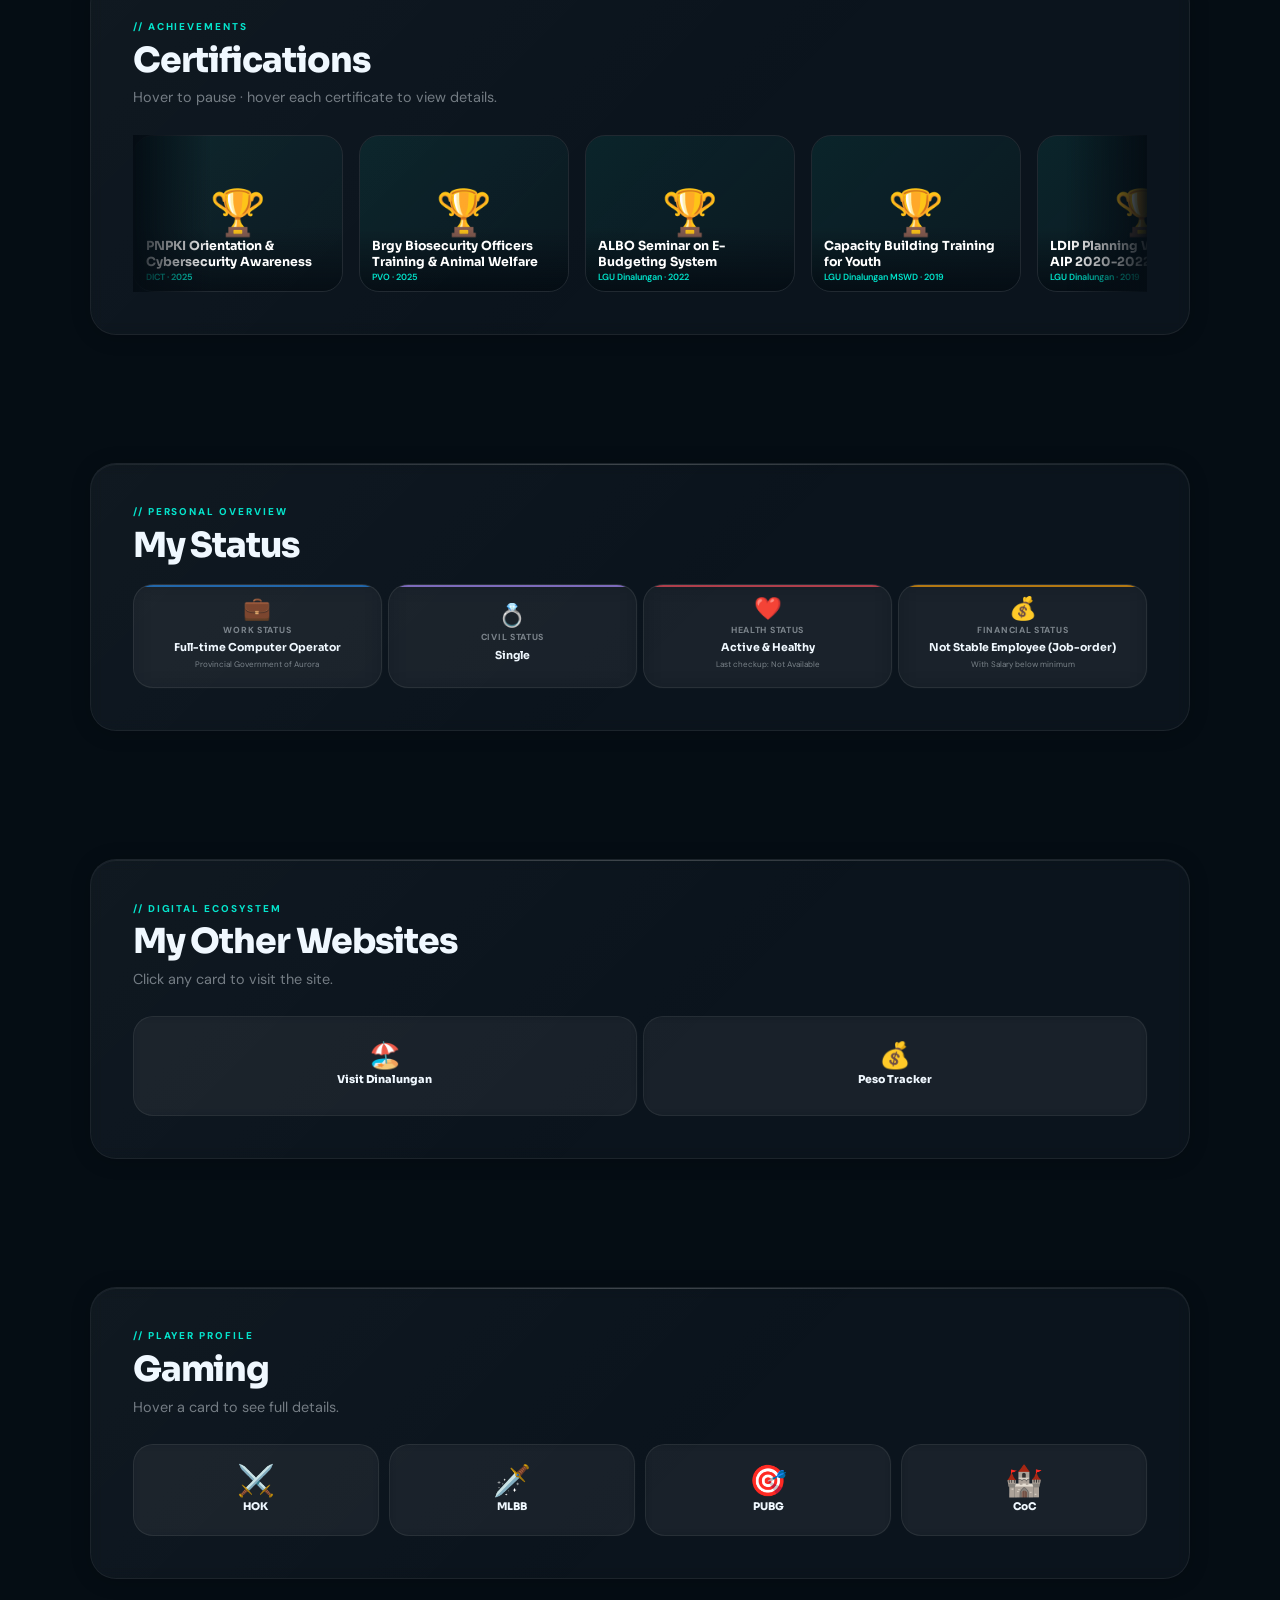
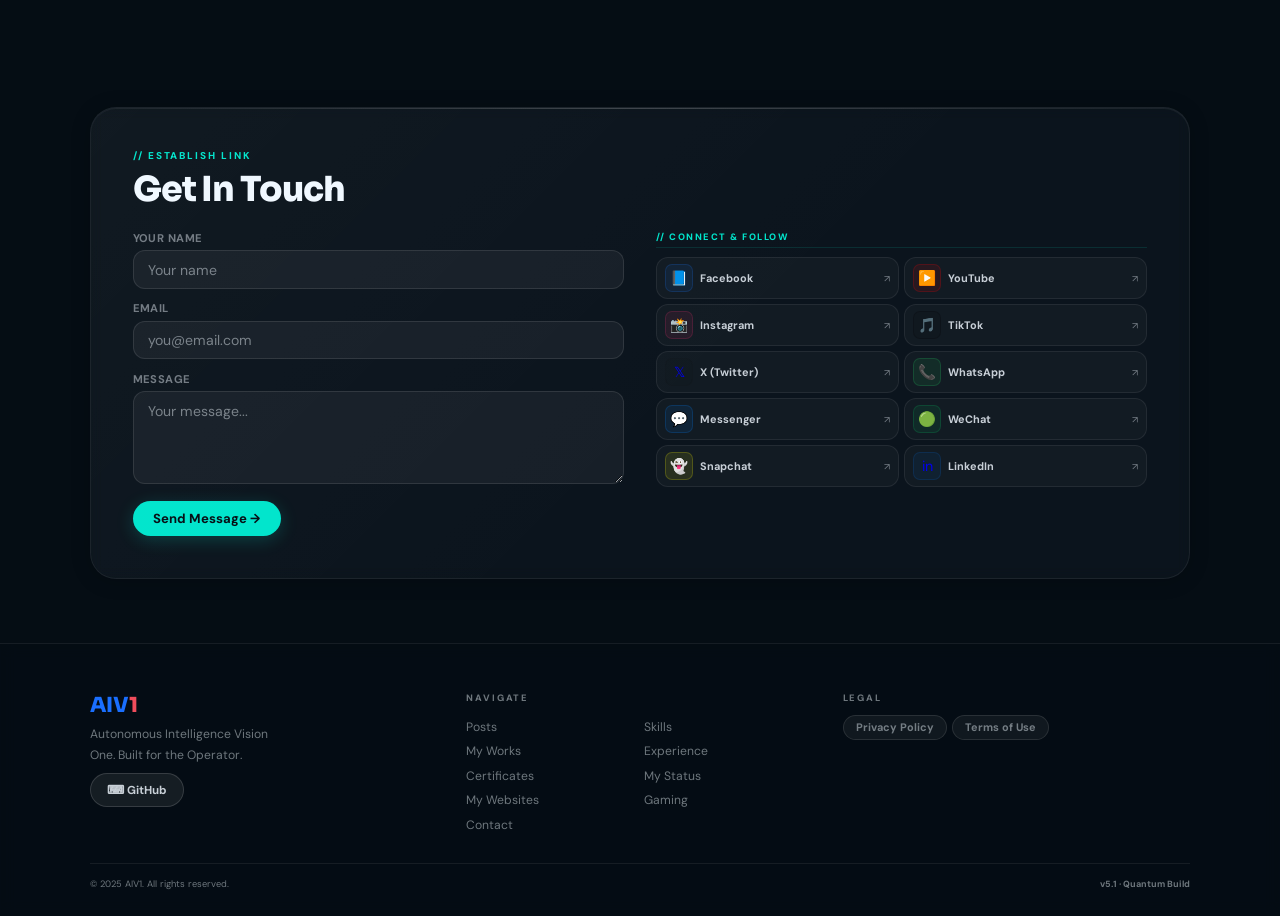
==== commit a1327890: "Update index.html" ====
--- a/index.html
+++ b/index.html
@@ -1033,17 +1033,7 @@
   <div id="conn-box">
     <div id="conn-icon">🔌</div>
     <div id="conn-title">Connect to Server</div>
-    <div id="conn-sub">Fetch live data from JSONBin</div>
-    <div id="conn-creds">
-      <div class="conn-field">
-        <span class="conn-lbl">Bin ID</span>
-        <span class="conn-val" id="conn-bin-display"></span>
-      </div>
-      <div class="conn-field">
-        <span class="conn-lbl">API Key</span>
-        <span class="conn-val" id="conn-key-display"></span>
-      </div>
-    </div>
+    <div id="conn-sub">Load live data from JSONBin cloud</div>
     <div id="conn-status"></div>
     <button id="conn-btn" onclick="doConnect()">⚡ Connect</button>
     <button id="conn-skip" onclick="closeConnPopup()">Skip — use local data</button>
@@ -2364,37 +2354,50 @@
 /* ══ CONNECT POPUP LOGIC ══ */
 function showConnPopup(){
   const popup=document.getElementById('conn-popup');
-  if(!popup)return;
-  // Show hardcoded credentials visibly
-  const binEl=document.getElementById('conn-bin-display');
-  const keyEl=document.getElementById('conn-key-display');
-  if(binEl)binEl.textContent=JB_DEFAULT_BIN;
-  if(keyEl)keyEl.textContent=JB_DEFAULT_KEY;
-  popup.classList.remove('hidden');
+  if(popup)popup.classList.remove('hidden');
 }
 function closeConnPopup(){
   const popup=document.getElementById('conn-popup');
   if(popup)popup.classList.add('hidden');
 }
+
+/* doConnect — uses the exact same fetch as testJB() in settings, then loads data */
 async function doConnect(){
   const btn=document.getElementById('conn-btn');
   const status=document.getElementById('conn-status');
-  if(btn)btn.disabled=true;
-  if(btn)btn.textContent='⏳ Connecting...';
-  if(status){status.textContent='Reaching JSONBin...';status.style.color='var(--teal)';}
-  const data=await mongoRead();
-  if(data){
-    if(status){status.textContent='✅ Connected! Loading data...';status.style.color='#10B981';}
-    loadData(data);
-    rdrAll_fast();
-    await new Promise(r=>setTimeout(r,600));
-    closeConnPopup();
-    showToast('Live data loaded ✓','green');
-  } else {
-    if(status){
-      status.textContent='✕ '+( lastMongoErr||'Connection failed');
-      status.style.color='var(--coral)';
+  const setS=(msg,col)=>{if(status){status.textContent=msg;status.style.color=col||'var(--teal)';}};
+
+  if(btn){btn.disabled=true;btn.textContent='⏳ Connecting...';}
+  setS('Reaching JSONBin...','var(--teal)');
+
+  const bid=JSONBIN.binId;
+  const ak=JSONBIN.apiKey;
+
+  try{
+    /* Same fetch as testJB — just the /latest endpoint with Master-Key */
+    const r=await fetch(`https://api.jsonbin.io/v3/b/${bid}/latest`,{
+      headers:{'X-Master-Key':ak}
+    });
+    if(r.ok){
+      const d=await r.json();
+      const record=d.record||d;
+      mongoOK=true;
+      updMongoUI('ok');
+      setS('✅ Connected! Loading data...','#10B981');
+      loadData(record);
+      rdrAll_fast();
+      await new Promise(res=>setTimeout(res,700));
+      closeConnPopup();
+      showToast('Live data loaded ✓','green');
+    } else {
+      const err=await r.json().catch(()=>({}));
+      mongoOK=false;updMongoUI('err');
+      setS('✕ Error: '+(err.message||r.status),'var(--coral)');
+      if(btn){btn.disabled=false;btn.textContent='⚡ Retry';}
     }
+  }catch(e){
+    mongoOK=false;updMongoUI('err');
+    setS('✕ Network error — check connection','var(--coral)');
     if(btn){btn.disabled=false;btn.textContent='⚡ Retry';}
   }
 }
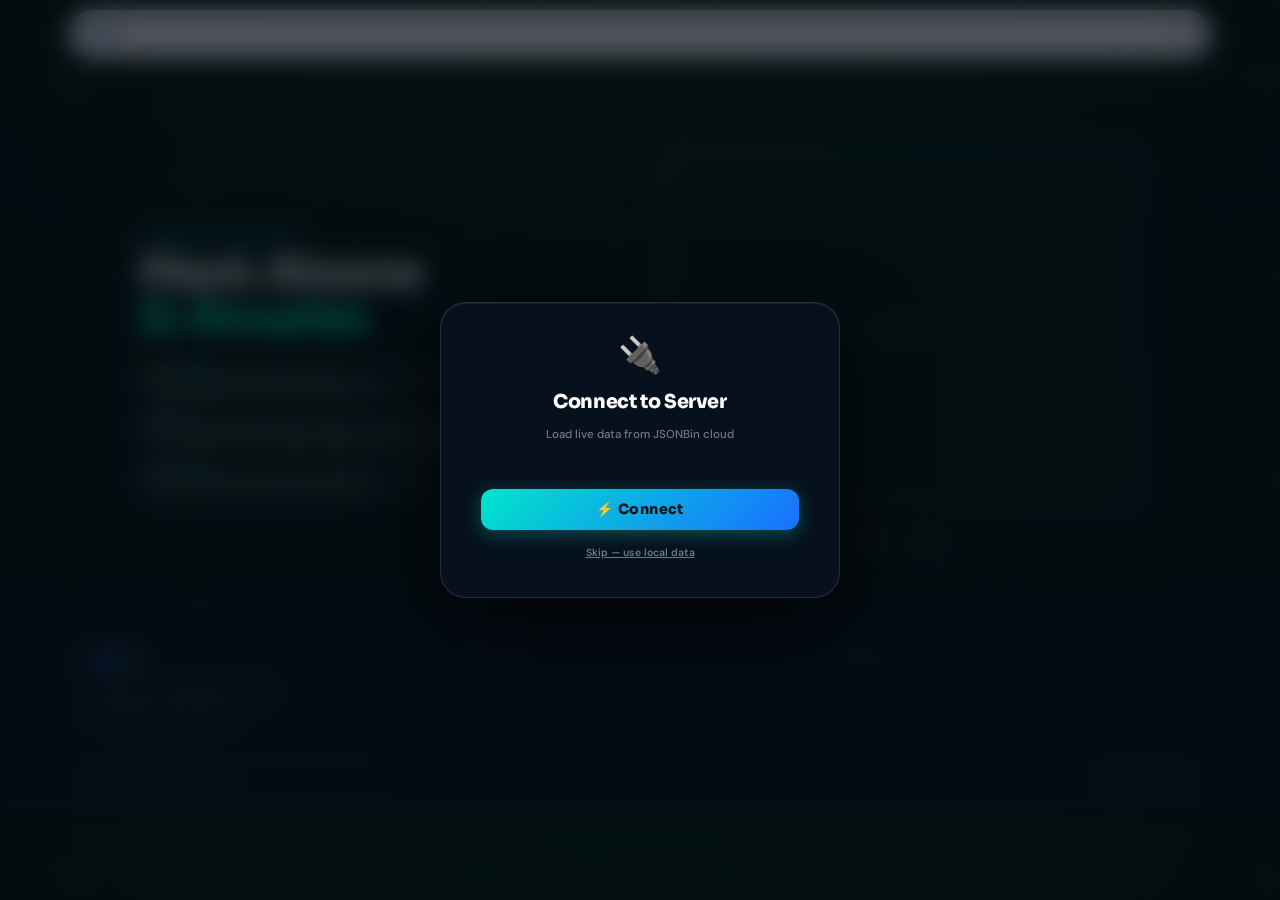
==== commit 6570d3c1: "Update index.html" ====
--- a/index.html
+++ b/index.html
@@ -10,7 +10,8 @@
 :root{
   --teal:#00E5CC;--teal-d:#00B8A3;--teal-glow:rgba(0,229,204,.18);
   --coral:#F04D5C;
-  --dk:#050D14;--dk2:#091520;
+  --green:#00FF50;--green-d:#00CC40;--green-glow:rgba(0,255,80,.15);
+  --dk:#020c06;--dk2:#041208;
   --glass:rgba(255,255,255,.05);--glass2:rgba(255,255,255,.08);--glass3:rgba(255,255,255,.12);
   --gb:rgba(255,255,255,.09);--gb2:rgba(255,255,255,.15);
   --txt:#F0F8FF;--txt2:rgba(240,248,255,.82);--txt3:rgba(240,248,255,.45);
@@ -24,15 +25,260 @@
 #scroll-progress{position:fixed;top:0;left:0;height:2px;width:0%;background:linear-gradient(90deg,var(--teal),var(--coral));z-index:10001;transition:width .1s;}
 #qc{position:fixed;inset:0;z-index:0;pointer-events:none;}
 
+
+/* ═══════════════════════════════════════════════
+   COMPUTER OPERATOR BACKGROUND v2
+   Circuit traces + terminal phosphor grid
+   ═══════════════════════════════════════════════ */
+
+/* Base: deep terminal green-black */
+body {
+  background:
+    radial-gradient(ellipse 120% 80% at 50% 0%, rgba(0,40,20,.45) 0%, transparent 55%),
+    radial-gradient(ellipse 80% 60% at 0% 100%, rgba(0,30,15,.35) 0%, transparent 50%),
+    #020c06;
+}
+
+/* Terminal phosphor grid */
+body::before {
+  content: '';
+  position: fixed; inset: 0; z-index: 0; pointer-events: none;
+  background-image:
+    linear-gradient(rgba(0,255,80,.022) 1px, transparent 1px),
+    linear-gradient(90deg, rgba(0,255,80,.022) 1px, transparent 1px),
+    linear-gradient(rgba(0,255,80,.009) 1px, transparent 1px),
+    linear-gradient(90deg, rgba(0,255,80,.009) 1px, transparent 1px);
+  background-size: 60px 60px, 60px 60px, 12px 12px, 12px 12px;
+  animation: gridDrift 30s linear infinite;
+}
+@keyframes gridDrift {
+  0%   { background-position: 0 0, 0 0, 0 0, 0 0; }
+  100% { background-position: 60px 60px, 60px 60px, 12px 12px, 12px 12px; }
+}
+
+/* Circuit trace layer */
+body::after {
+  content: '';
+  position: fixed; inset: 0; z-index: 0; pointer-events: none;
+  background-image: url("data:image/svg+xml,%3Csvg xmlns='http://www.w3.org/2000/svg' width='400' height='400'%3E%3Cg fill='none' stroke='%2300ff50' stroke-opacity='0.04' stroke-width='1.5'%3E%3Cpath d='M0 80h70l15-15h80l15 15h220'/%3E%3Cpath d='M0 180h30l8-8h120l8 8h234'/%3E%3Cpath d='M0 280h50l20-20h60l20 20h250'/%3E%3Cpath d='M80 0v70l-15 15v80l15 15v220'/%3E%3Cpath d='M200 0v30l-8 8v120l8 8v234'/%3E%3Cpath d='M320 0v50l20 20v60l-20 20v250'/%3E%3Ccircle cx='80' cy='80' r='5' fill='%2300ff50' fill-opacity='0.12'/%3E%3Ccircle cx='200' cy='180' r='5' fill='%2300ff50' fill-opacity='0.12'/%3E%3Ccircle cx='320' cy='280' r='5' fill='%2300ff50' fill-opacity='0.12'/%3E%3Ccircle cx='80' cy='280' r='3' fill='%2300ff50' fill-opacity='0.08'/%3E%3Ccircle cx='320' cy='80' r='3' fill='%2300ff50' fill-opacity='0.08'/%3E%3Cpath d='M140 0v30l10 10h60l10-10V0'/%3E%3Cpath d='M260 400v-30l-10-10h-60l-10 10V400'/%3E%3C/g%3E%3C/svg%3E");
+  background-size: 400px 400px;
+  animation: circuitDrift 50s linear infinite;
+}
+@keyframes circuitDrift {
+  0%   { background-position: 0 0; }
+  100% { background-position: 400px 400px; }
+}
+
+
+
+/* ═══════════════════════════════════════════════
+   UPGRADE 5 — Holographic rotating border on hero photo
+   ═══════════════════════════════════════════════ */
+@property --holo-angle {
+  syntax: '<angle>';
+  initial-value: 0deg;
+  inherits: false;
+}
+.hero-photo-frame {
+  position: relative;
+  isolation: isolate;
+}
+.hero-photo-frame::before {
+  content: '';
+  position: absolute;
+  inset: -2px;
+  border-radius: 20px;
+  background: conic-gradient(
+    from var(--holo-angle),
+    #00E5CC 0%,
+    #1a6fff 25%,
+    #F04D5C 50%,
+    #F59E0B 75%,
+    #00E5CC 100%
+  );
+  z-index: -1;
+  animation: holoSpin 4s linear infinite;
+  opacity: .75;
+}
+.hero-photo-frame::after {
+  content: '';
+  position: absolute;
+  inset: 1.5px;
+  border-radius: 18px;
+  background: var(--dk2);
+  z-index: -1;
+}
+@keyframes holoSpin {
+  to { --holo-angle: 360deg; }
+}
+
+/* ═══════════════════════════════════════════════
+   UPGRADE 6 — Typing cursor effect on hero role
+   ═══════════════════════════════════════════════ */
+#h-it-el {
+  overflow: hidden;
+  white-space: nowrap;
+  border-right: 2px solid var(--teal);
+  width: 0;
+  animation:
+    typingRole 1.8s steps(40) 0.6s forwards,
+    blinkCursor 0.75s step-end infinite;
+  display: inline-block;
+  max-width: 100%;
+}
+@keyframes typingRole {
+  from { width: 0; }
+  to   { width: 100%; }
+}
+@keyframes blinkCursor {
+  0%, 100% { border-color: var(--teal); }
+  50%       { border-color: transparent; }
+}
+
+/* ═══════════════════════════════════════════════
+   UPGRADE 6b — Shimmer on skill bars
+   ═══════════════════════════════════════════════ */
+.sb {
+  position: relative;
+  overflow: hidden;
+}
+.sb::after {
+  content: '';
+  position: absolute;
+  inset: 0;
+  background: linear-gradient(
+    90deg,
+    transparent 20%,
+    rgba(255,255,255,.35) 50%,
+    transparent 80%
+  );
+  background-size: 200% 100%;
+  animation: shimmerBar 2.8s ease-in-out infinite;
+  opacity: 0;
+  transition: opacity .5s;
+}
+.sb[style*="width"]:not([style*="width: 0"])::after,
+.sb[style*="width:"]:not([style*="width:0"])::after {
+  opacity: 1;
+  animation: shimmerBar 2.8s ease-in-out infinite;
+}
+@keyframes shimmerBar {
+  0%   { background-position: -200% 0; }
+  100% { background-position:  200% 0; }
+}
+
+/* ═══════════════════════════════════════════════
+   UPGRADE 7 — Teal Glow on card hovers
+   ═══════════════════════════════════════════════ */
+.pcard:hover {
+  box-shadow:
+    0 14px 36px rgba(0,0,0,.32),
+    0 0 0 1px rgba(0,229,204,.14),
+    0 0 28px rgba(0,229,204,.09) !important;
+}
+.statc:hover, .statc.sx {
+  box-shadow:
+    0 6px 20px rgba(0,0,0,.3),
+    0 0 18px rgba(0,229,204,.07) !important;
+}
+.game-card:hover, .game-card.gx {
+  box-shadow:
+    0 6px 20px rgba(0,0,0,.4),
+    0 0 0 1px var(--gc, rgba(0,229,204,.1)),
+    0 0 22px rgba(0,229,204,.08) !important;
+}
+.oweb-card:hover, .oweb-card.ox {
+  box-shadow:
+    0 6px 20px rgba(0,0,0,.3),
+    0 0 20px rgba(0,229,204,.07) !important;
+}
+.wli:hover, .wli.active {
+  box-shadow: 0 0 16px rgba(0,229,204,.06) !important;
+}
+
+/* ═══════════════════════════════════════════════
+   UPGRADE 8 — Cursor trail particles
+   ═══════════════════════════════════════════════ */
+.cursor-trail {
+  position: fixed;
+  pointer-events: none;
+  z-index: 99999;
+  border-radius: 50%;
+  transform: translate(-50%, -50%);
+  animation: trailFade .6s ease forwards;
+  will-change: transform, opacity;
+}
+@keyframes trailFade {
+  0%   { opacity: .9; transform: translate(-50%,-50%) scale(1); }
+  100% { opacity: 0;  transform: translate(-50%,-50%) scale(0); }
+}
+
+/* ═══════════════════════════════════════════════
+   UPGRADE 9 — Section Progress Sidebar dots
+   ═══════════════════════════════════════════════ */
+#sec-progress {
+  position: fixed;
+  right: 1.1rem;
+  top: 50%;
+  transform: translateY(-50%);
+  z-index: 90;
+  display: flex;
+  flex-direction: column;
+  gap: .5rem;
+  pointer-events: none;
+}
+.sp-dot {
+  width: 6px;
+  height: 6px;
+  border-radius: 50%;
+  background: rgba(255,255,255,.18);
+  border: 1px solid rgba(255,255,255,.1);
+  transition: background .3s, transform .3s, height .3s, border-radius .3s;
+  cursor: pointer;
+  pointer-events: all;
+}
+.sp-dot.active {
+  background: var(--teal);
+  border-color: var(--teal);
+  transform: scale(1.35);
+  height: 14px;
+  border-radius: 3px;
+  box-shadow: 0 0 8px rgba(0,229,204,.5);
+}
+.sp-dot:hover:not(.active) {
+  background: rgba(0,229,204,.45);
+}
+@media(max-width:768px) {
+  #sec-progress { display: none; }
+}
+
+/* ═══════════════════════════════════════════════
+   UPGRADE — Section glowing dividers
+   ═══════════════════════════════════════════════ */
+.section + .section {
+  position: relative;
+}
+.section + .section::before {
+  content: '';
+  display: block;
+  height: 1px;
+  background: linear-gradient(90deg, transparent 5%, rgba(0,229,204,.2) 50%, transparent 95%);
+  margin: 0 2rem -.5rem;
+  position: absolute;
+  top: 0; left: 0; right: 0;
+}
+
+/* ═══════════════════════════════════════════════
+   UPGRADE — Scroll-triggered counter animation target
+   ═══════════════════════════════════════════════ */
+.stat-counter {
+  display: inline-block;
+  transition: all .2s;
+}
+
+
 /* ─── HEADER pill ─── */
-#site-header{
-  position:fixed;top:11px;left:50%;transform:translateX(-50%);z-index:100;
-  height:46px;background:#fff;border-radius:var(--rp);
-  display:flex;align-items:center;padding:0 1rem;gap:.5rem;
-  box-shadow:0 4px 28px rgba(0,0,0,.28),0 0 0 1px rgba(255,255,255,.9);
-  transition:opacity .3s,box-shadow .3s;
-  width:min(1140px,calc(100vw - 1.4rem));
-}
+#site-header{position:fixed;top:11px;left:50%;transform:translateX(-50%);z-index:100;height:46px;background:#fff;border-radius:var(--rp);display:flex;align-items:center;padding:0 1rem;gap:.5rem;box-shadow:0 4px 28px rgba(0,0,0,.28),0 0 0 1px rgba(255,255,255,.9);transition:opacity .3s,box-shadow .3s;width:min(1140px,calc(100vw - 1.4rem));}
 #site-header.scrolled{box-shadow:0 8px 40px rgba(0,0,0,.4),0 0 0 1px rgba(255,255,255,.95);}
 .hdr-logo{font-family:'Sora',sans-serif;font-weight:800;cursor:pointer;flex-shrink:0;text-decoration:none;font-size:1.08rem;color:#050D14;letter-spacing:-.04em;}
 .hdr-logo .aiv{color:#1a6fff;}.hdr-logo .acc{color:#F04D5C;}
@@ -53,279 +299,74 @@
 /* ─── HERO ─── */
 #hero{position:relative;z-index:1;padding:5rem 2rem;min-height:calc(100vh - var(--hdr));display:flex;align-items:center;}
 .hero-inner{max-width:1100px;margin:0 auto;display:grid;grid-template-columns:440px 1fr;gap:4rem;align-items:center;width:100%;}
-
-
-/* ════════════════════════════════════════
-   HERO — 2-col layout:
-   Left: role / name / address details
-   Right: single large framed photo card (current gallery item)
-   Bottom: ‹ dots › navigation
-   Background: quantum canvas shows through (no bg photo overlay)
-   ════════════════════════════════════════ */
-
-/* ── Hero shell — no fixed bg, quantum canvas shows through ── */
-#hero{
-  position:relative;
-  z-index:1;
-  padding:5rem 2.5rem 1.2rem;
-  min-height:auto;
-  height:auto;
-  max-height:none;
-  overflow:visible;
-}
-/* hero-bg is kept for when user wants a photo bg, but default = transparent */
-#hero-bg{
-  position:absolute;inset:0;z-index:0;
-  background:transparent center/cover no-repeat;
-  transition:background-image .6s ease;
-  pointer-events:none;
-}
-#hero-bg::after{
-  content:'';position:absolute;inset:0;
-  background:
-    linear-gradient(to top, rgba(5,13,20,.6) 0%, transparent 50%),
-    linear-gradient(to right, rgba(5,13,20,.25) 0%, transparent 60%);
-  opacity:0; /* hidden when no bg photo set */
-  transition:opacity .5s;
-}
+#hero{position:relative;z-index:1;padding:5rem 2.5rem 1.2rem;min-height:auto;height:auto;max-height:none;overflow:visible;}
+#hero-bg{position:absolute;inset:0;z-index:0;background:transparent center/cover no-repeat;transition:background-image .6s ease;pointer-events:none;}
+#hero-bg::after{content:'';position:absolute;inset:0;background:linear-gradient(to top,rgba(5,13,20,.6) 0%,transparent 50%),linear-gradient(to right,rgba(5,13,20,.25) 0%,transparent 60%);opacity:0;transition:opacity .5s;}
 #hero-bg.has-photo::after{opacity:1;}
-
-/* ── 2-col grid: details | photo card ── */
-.hero-content{
-  position:relative;z-index:2;
-  display:grid;
-  grid-template-columns:1fr 1fr;
-  gap:2.5rem;
-  align-items:center;
-  max-width:1200px;
-  margin:0 auto;
-}
-
-/* ── Col 1: Details ── */
-.hero-intro{
-  display:flex;flex-direction:column;gap:0;
-}
-.h-role{
-  font-size:.72rem;font-weight:700;
-  color:var(--teal);letter-spacing:.14em;text-transform:uppercase;
-  margin-bottom:.4rem;
-}
-.h-name{
-  font-family:'Sora',sans-serif;
-  font-size:clamp(2rem,3.5vw,3.4rem);
-  font-weight:800;line-height:1.0;
-  letter-spacing:-.02em;color:#fff;
-  margin-bottom:1.1rem;
-  text-shadow:0 2px 14px rgba(0,0,0,.4);
-}
+.hero-content{position:relative;z-index:2;display:grid;grid-template-columns:1fr 1fr;gap:2.5rem;align-items:center;max-width:1200px;margin:0 auto;}
+.hero-intro{display:flex;flex-direction:column;gap:0;}
+.h-role{font-size:.72rem;font-weight:700;color:var(--teal);letter-spacing:.14em;text-transform:uppercase;margin-bottom:.4rem;}
+.h-name{font-family:'Sora',sans-serif;font-size:clamp(2rem,3.5vw,3.4rem);font-weight:800;line-height:1.0;letter-spacing:-.02em;color:#fff;margin-bottom:1.1rem;text-shadow:0 2px 14px rgba(0,0,0,.4);}
 .h-name .acc{color:var(--teal);}
 .h-addr-grid{display:flex;flex-direction:column;gap:.35rem;}
-.h-addr-row{
-  display:flex;flex-direction:column;gap:.06rem;
-  padding:.38rem .65rem;
-  background:rgba(255,255,255,.05);
-  border:1px solid rgba(255,255,255,.1);
-  border-radius:var(--rs);
-  backdrop-filter:blur(14px);
-  -webkit-backdrop-filter:blur(14px);
-}
+.h-addr-row{display:flex;flex-direction:column;gap:.06rem;padding:.38rem .65rem;background:rgba(255,255,255,.05);border:1px solid rgba(255,255,255,.1);border-radius:var(--rs);backdrop-filter:blur(14px);-webkit-backdrop-filter:blur(14px);}
 .h-addr-lbl{font-size:.52rem;font-weight:800;color:var(--teal);letter-spacing:.1em;text-transform:uppercase;}
 .h-addr-val{font-size:.78rem;color:rgba(255,255,255,.85);line-height:1.4;}
-
-/* ── Col 2: Photo display card ── */
-.hero-photo-col{
-  display:flex;flex-direction:column;align-items:center;gap:.9rem;
-}
-/* Fixed-size photo frame — never changes based on photo or screen */
-.hero-photo-frame{
-  /* Fixed dimensions — 4:3 landscape */
-  width:480px;
-  height:360px;
-  flex-shrink:0;
-  border-radius:18px;
-  overflow:hidden;
-  background:rgba(10,20,35,.7);
-  border:1.5px solid rgba(255,255,255,.12);
-  box-shadow:0 20px 60px rgba(0,0,0,.55),inset 0 1px 0 rgba(255,255,255,.08);
-  position:relative;
-  cursor:pointer;
-  transition:box-shadow .3s,border-color .3s;
-}
-.hero-photo-frame:hover{
-  border-color:rgba(0,229,204,.4);
-  box-shadow:0 24px 70px rgba(0,0,0,.6),0 0 0 1px rgba(0,229,204,.15);
-}
-/* Image always fills the fixed frame — never resizes the container */
-#hero-photo-img{
-  position:absolute;
-  inset:0;
-  width:100%;
-  height:100%;
-  object-fit:cover;
-  object-position:center;
-  display:block;
-  transition:opacity .45s ease;
-}
-/* Placeholder */
-.hero-photo-ph{
-  position:absolute;inset:0;
-  display:flex;flex-direction:column;align-items:center;justify-content:center;gap:.5rem;
-  font-size:.75rem;font-weight:700;color:var(--txt3);letter-spacing:.12em;text-transform:uppercase;
-}
-/* Responsive: shrink frame on smaller screens but keep ratio locked */
-@media(max-width:1100px){
-  .hero-photo-frame{width:400px;height:300px;}
-}
+.hero-photo-col{display:flex;flex-direction:column;align-items:center;gap:.9rem;}
+.hero-photo-frame{width:480px;height:360px;flex-shrink:0;border-radius:18px;overflow:hidden;background:rgba(10,20,35,.7);border:1.5px solid rgba(255,255,255,.12);box-shadow:0 20px 60px rgba(0,0,0,.55),inset 0 1px 0 rgba(255,255,255,.08);position:relative;cursor:pointer;transition:box-shadow .3s,border-color .3s;}
+#hero-photo-img{position:absolute;inset:0;width:100%;height:100%;object-fit:cover;object-position:center;display:block;transition:opacity .45s ease;}
+.hero-photo-ph{position:absolute;inset:0;display:flex;flex-direction:column;align-items:center;justify-content:center;gap:.5rem;font-size:.75rem;font-weight:700;color:var(--txt3);letter-spacing:.12em;text-transform:uppercase;}
+@media(max-width:1100px){.hero-photo-frame{width:400px;height:300px;}}
 @media(max-width:768px){
-  .hero-photo-frame{width:100%;height:0;padding-bottom:75%;} /* 4:3 via padding trick */
+  .hero-photo-frame{
+    width:100%;
+    height:0;
+    padding-bottom:72%;
+    border-radius:14px;
+  }
+  /* Fix absolute img inside padding-bottom trick */
+  .hero-photo-frame #hero-photo-img,
+  .hero-photo-frame .hero-photo-ph{
+    position:absolute;
+    inset:0;
+    width:100%;
+    height:100%;
+  }
 }
 @media(max-width:520px){
-  .hero-photo-frame{width:100%;height:0;padding-bottom:75%;}
-}
-
-/* ── Dot navigation ── */
-.hero-nav{
-  display:flex;align-items:center;gap:.65rem;
-  position:relative;z-index:2;
-  padding-bottom:1.5rem;
-  justify-content:center;
-}
-.hbb-btn{
-  width:32px;height:32px;border-radius:50%;
-  border:1.5px solid rgba(255,255,255,.22);
-  background:rgba(255,255,255,.06);
-  backdrop-filter:blur(10px);
-  color:#fff;font-size:.85rem;
-  cursor:pointer;display:flex;align-items:center;justify-content:center;
-  transition:background .2s,border-color .2s,transform .2s;
-  flex-shrink:0;
-}
+  .hero-photo-frame{
+    width:100%;
+    height:0;
+    padding-bottom:70%;
+    border-radius:12px;
+  }
+}
+.hero-nav{display:flex;align-items:center;gap:.65rem;position:relative;z-index:2;padding-bottom:1.5rem;justify-content:center;}
+.hbb-btn{width:32px;height:32px;border-radius:50%;border:1.5px solid rgba(255,255,255,.22);background:rgba(255,255,255,.06);backdrop-filter:blur(10px);color:#fff;font-size:.85rem;cursor:pointer;display:flex;align-items:center;justify-content:center;transition:background .2s,border-color .2s,transform .2s;flex-shrink:0;}
 .hbb-btn:hover{background:rgba(0,229,204,.18);border-color:var(--teal);transform:scale(1.1);}
 .hbb-dots{display:flex;gap:.45rem;align-items:center;}
-.hbb-dot{
-  width:7px;height:7px;border-radius:50%;
-  background:rgba(255,255,255,.25);
-  cursor:pointer;
-  transition:background .25s,transform .25s,width .25s;
-  border:none;padding:0;
-}
-.hbb-dot.active{
-  background:var(--teal);
-  transform:scale(1.2);
-  width:18px;border-radius:4px;
-}
-
-/* ── Mobile: stack vertically ── */
-@media(max-width:768px){
-  #hero{padding:4.5rem 1.2rem 1rem;}
-  .hero-content{
-    grid-template-columns:1fr;
-    gap:1.4rem;
-  }
-  .h-name{font-size:clamp(1.8rem,6vw,2.4rem);}
-}
-@media(max-width:520px){
-  #hero{padding:4rem 1rem .8rem;}
-  .h-name{font-size:clamp(1.5rem,7vw,2rem);}
-  .h-addr-val{font-size:.72rem;}
-}
-
-
-
+.hbb-dot{width:7px;height:7px;border-radius:50%;background:rgba(255,255,255,.25);cursor:pointer;transition:background .25s,transform .25s,width .25s;border:none;padding:0;}
+.hbb-dot.active{background:var(--teal);transform:scale(1.2);width:18px;border-radius:4px;}
 
 /* ══ CONNECT POPUP ══ */
-#conn-popup{
-  position:fixed;inset:0;z-index:99998;
-  background:rgba(5,13,20,.7);
-  backdrop-filter:blur(12px);
-  -webkit-backdrop-filter:blur(12px);
-  display:flex;align-items:center;justify-content:center;
-  transition:opacity .4s,visibility .4s;
-}
+#conn-popup{position:fixed;inset:0;z-index:99998;background:rgba(5,13,20,.7);backdrop-filter:blur(12px);-webkit-backdrop-filter:blur(12px);display:flex;align-items:center;justify-content:center;transition:opacity .4s,visibility .4s;}
 #conn-popup.hidden{opacity:0;visibility:hidden;pointer-events:none;}
-#conn-box{
-  background:rgba(8,18,32,.95);
-  border:1px solid rgba(255,255,255,.12);
-  border-radius:var(--rl);
-  box-shadow:0 32px 80px rgba(0,0,0,.7),inset 0 1px 0 rgba(255,255,255,.06);
-  padding:2.2rem 2.5rem;
-  width:min(400px,90vw);
-  display:flex;flex-direction:column;align-items:center;
-  gap:.8rem;
-  text-align:center;
-}
+#conn-box{background:rgba(8,18,32,.95);border:1px solid rgba(255,255,255,.12);border-radius:var(--rl);box-shadow:0 32px 80px rgba(0,0,0,.7),inset 0 1px 0 rgba(255,255,255,.06);padding:2.2rem 2.5rem;width:min(400px,90vw);display:flex;flex-direction:column;align-items:center;gap:.8rem;text-align:center;}
 #conn-icon{font-size:2.2rem;line-height:1;margin-bottom:.2rem;}
-#conn-title{
-  font-family:'Sora',sans-serif;font-size:1.2rem;font-weight:800;
-  color:#fff;letter-spacing:-.02em;
-}
+#conn-title{font-family:'Sora',sans-serif;font-size:1.2rem;font-weight:800;color:#fff;letter-spacing:-.02em;}
 #conn-sub{font-size:.72rem;color:var(--txt3);font-weight:500;}
-/* Credential display */
-#conn-creds{
-  width:100%;margin:.3rem 0;
-  display:flex;flex-direction:column;gap:.45rem;
-}
-.conn-field{
-  display:flex;flex-direction:column;gap:.18rem;
-  background:rgba(255,255,255,.04);
-  border:1px solid rgba(255,255,255,.08);
-  border-radius:var(--rs);
-  padding:.5rem .75rem;
-  text-align:left;
-}
-.conn-lbl{
-  font-size:.5rem;font-weight:800;color:var(--teal);
-  letter-spacing:.12em;text-transform:uppercase;
-}
-.conn-val{
-  font-size:.72rem;font-weight:600;color:rgba(255,255,255,.82);
-  font-family:monospace;
-  word-break:break-all;
-  line-height:1.4;
-}
-/* Status message */
-#conn-status{
-  font-size:.72rem;font-weight:700;min-height:1.1rem;
-  transition:color .3s;
-}
-/* Connect button */
-#conn-btn{
-  width:100%;padding:.72rem;
-  background:linear-gradient(135deg,var(--teal),#1a6fff);
-  border:none;border-radius:var(--rs);
-  color:#05141e;font-family:'Sora',sans-serif;
-  font-size:.88rem;font-weight:800;
-  cursor:pointer;letter-spacing:.03em;
-  transition:opacity .2s,transform .2s,box-shadow .2s;
-  box-shadow:0 4px 18px rgba(0,229,204,.3);
-  margin-top:.2rem;
-}
+#conn-status{font-size:.72rem;font-weight:700;min-height:1.1rem;transition:color .3s;}
+#conn-btn{width:100%;padding:.72rem;background:linear-gradient(135deg,var(--teal),#1a6fff);border:none;border-radius:var(--rs);color:#05141e;font-family:'Sora',sans-serif;font-size:.88rem;font-weight:800;cursor:pointer;letter-spacing:.03em;transition:opacity .2s,transform .2s,box-shadow .2s;box-shadow:0 4px 18px rgba(0,229,204,.3);margin-top:.2rem;}
 #conn-btn:hover{opacity:.9;transform:translateY(-1px);box-shadow:0 6px 24px rgba(0,229,204,.4);}
 #conn-btn:disabled{opacity:.5;cursor:not-allowed;transform:none;}
-/* Skip link */
-#conn-skip{
-  background:none;border:none;
-  font-size:.65rem;color:var(--txt3);
-  cursor:pointer;font-family:'DM Sans',sans-serif;
-  font-weight:600;text-decoration:underline;
-  padding:.2rem;transition:color .2s;
-}
+#conn-skip{background:none;border:none;font-size:.65rem;color:var(--txt3);cursor:pointer;font-family:'DM Sans',sans-serif;font-weight:600;text-decoration:underline;padding:.2rem;transition:color .2s;}
 #conn-skip:hover{color:var(--txt);}
 
-/* ─── SECTIONS — ultra-glassy ─── */
+/* ─── SECTIONS ─── */
 .section{position:relative;z-index:1;padding:4rem 2rem;opacity:0;transform:translateY(28px);transition:opacity .7s,transform .7s;}
 .section.visible{opacity:1;transform:translateY(0);}
 .sec-inner{max-width:1100px;margin:0 auto;}
-.gc{
-  background:rgba(255,255,255,.03);
-  backdrop-filter:blur(6px) saturate(120%);
-  -webkit-backdrop-filter:blur(6px) saturate(120%);
-  border:1px solid rgba(255,255,255,.07);
-  border-radius:var(--rl);
-  box-shadow:0 2px 20px rgba(0,0,0,.18),inset 0 1px 0 rgba(255,255,255,.05);
-  padding:2.6rem;
-  position:relative;overflow:hidden;
-}
+.gc{background:rgba(255,255,255,.03);backdrop-filter:blur(6px) saturate(120%);-webkit-backdrop-filter:blur(6px) saturate(120%);border:1px solid rgba(255,255,255,.07);border-radius:var(--rl);box-shadow:0 2px 20px rgba(0,0,0,.18),inset 0 1px 0 rgba(255,255,255,.05);padding:2.6rem;position:relative;overflow:hidden;}
 .gc::before{content:'';position:absolute;top:0;left:0;right:0;height:1px;background:linear-gradient(90deg,transparent,rgba(255,255,255,.16),transparent);}
 .gc::after{content:'';position:absolute;inset:0;background:linear-gradient(135deg,rgba(255,255,255,.025) 0%,transparent 60%);pointer-events:none;border-radius:var(--rl);}
 .slbl{font-size:.62rem;font-weight:800;color:var(--teal);letter-spacing:.2em;text-transform:uppercase;margin-bottom:.48rem;}
@@ -333,21 +374,11 @@
 .ssub{color:var(--txt3);font-size:.9rem;margin-bottom:1.5rem;line-height:1.75;max-width:510px;}
 
 /* ─── POSTS ─── */
-.pgrid{
-  display:grid;
-  /* Always 2 columns on desktop — auto-fit fills equally */
-  grid-template-columns:repeat(2,1fr);
-  gap:1rem;margin-top:1.5rem;
-}
+.pgrid{display:grid;grid-template-columns:repeat(2,1fr);gap:1rem;margin-top:1.5rem;}
 .pcard{background:rgba(255,255,255,.035);border:1px solid rgba(255,255,255,.08);border-radius:var(--r);overflow:hidden;transition:.28s;backdrop-filter:blur(5px);}
-.pcard:hover{background:rgba(255,255,255,.07);border-color:rgba(255,255,255,.13);transform:translateY(-4px);box-shadow:0 14px 36px rgba(0,0,0,.28);}
+.pcard:hover{background:rgba(255,255,255,.07);border-color:rgba(255,255,255,.13);transform:translateY(-4px);}
 .pimg{width:100%;height:105px;display:flex;align-items:center;justify-content:center;font-size:2.4rem;background:linear-gradient(135deg,rgba(0,229,204,.06),rgba(0,229,204,.01));}
-/* Mobile: 1 column */
-@media(max-width:600px){
-  .pgrid{grid-template-columns:1fr;}
-  .pimg{height:80px;font-size:1.9rem;}
-  .pbody{padding:.75rem;}
-}
+@media(max-width:600px){.pgrid{grid-template-columns:1fr;}.pimg{height:80px;font-size:1.9rem;}.pbody{padding:.75rem;}}
 .pbody{padding:1rem;}
 .pmeta{font-size:.62rem;color:var(--txt3);margin-bottom:.26rem;font-weight:600;}
 .ptitle{font-family:'Sora',sans-serif;font-size:.88rem;color:var(--txt);margin-bottom:.26rem;font-weight:700;line-height:1.4;}
@@ -369,7 +400,9 @@
 .sn{font-size:.82rem;color:var(--txt2);font-weight:600;}
 .sp{font-family:'Sora',sans-serif;font-size:.8rem;font-weight:800;color:var(--teal);}
 .str{height:5px;background:rgba(255,255,255,.07);border-radius:99px;overflow:hidden;}
-.sb{height:100%;background:linear-gradient(90deg,var(--teal-d),var(--teal));width:0;transition:width 1.3s cubic-bezier(.25,.46,.45,.94);border-radius:99px;}
+.sb{height:100%;background:linear-gradient(90deg,var(--teal-d),var(--teal));width:0;transition:width 1.3s cubic-bezier(.25,.46,.45,.94);border-radius:99px;position:relative;overflow:hidden;}
+.sb::after{content:'';position:absolute;top:0;bottom:0;left:-100%;width:60%;background:linear-gradient(90deg,transparent 0%,rgba(255,255,255,.38) 50%,transparent 100%);animation:shimmerBar 3s ease-in-out 1.5s infinite;}
+@keyframes shimmerBar{0%{left:-60%;}100%{left:160%;}}
 
 /* ─── CIRCULAR TOOLS ─── */
 .tcg{display:grid;grid-template-columns:repeat(auto-fill,minmax(110px,1fr));gap:1.3rem;margin-top:.35rem;}
@@ -383,43 +416,18 @@
 .tcn{font-size:.66rem;color:var(--txt3);text-align:center;font-weight:600;max-width:88px;line-height:1.3;}
 
 /* ─── WORKS ─── */
-/* My Works side-by-side layout */
-.wl-layout{
-  display:grid;
-  grid-template-columns:auto 1fr;
-  gap:2rem;
-  align-items:center;
-  margin-top:.5rem;
-}
-.wl-chart-col{
-  display:flex;justify-content:center;align-items:center;
-  flex-shrink:0;
-}
-.wl-legend-col{
-  display:flex;flex-direction:column;gap:0;
-  min-width:0;
-}
-/* Mobile: stack */
-@media(max-width:640px){
-  .wl-layout{grid-template-columns:1fr;justify-items:center;}
-}
-.wl-pie{display:flex;justify-content:center;margin-top:1rem;}
+.wl-layout{display:grid;grid-template-columns:auto 1fr;gap:2rem;align-items:center;margin-top:.5rem;}
+.wl-chart-col{display:flex;justify-content:center;align-items:center;flex-shrink:0;}
+.wl-legend-col{display:flex;flex-direction:column;gap:0;min-width:0;}
+@media(max-width:640px){.wl-layout{grid-template-columns:1fr;justify-items:center;}}
 .ww{position:relative;display:inline-block;}
 #wc{cursor:pointer;display:block;filter:drop-shadow(0 0 16px rgba(0,229,204,.1));}
 .wcl{position:absolute;top:50%;left:50%;transform:translate(-50%,-50%);text-align:center;pointer-events:none;width:100px;line-height:1.2;}
 .wcp{font-family:'Sora',sans-serif;font-size:1.6rem;font-weight:800;color:var(--teal);line-height:1;}
 .wcn{font-size:.52rem;font-weight:600;color:var(--txt3);margin-top:.12rem;max-width:70px;line-height:1.3;}
-/* Legend: single 2-col grid */
-.wleg-wrap{display:flex;flex-direction:column;gap:0;}
 .wleg-header{font-size:.58rem;font-weight:800;color:var(--teal);letter-spacing:.16em;text-transform:uppercase;padding-bottom:.28rem;border-bottom:1px solid rgba(0,229,204,.12);margin-bottom:.45rem;}
 .wleg-grid{display:grid;grid-template-columns:1fr 1fr;gap:.28rem;}
-.wli{
-  display:flex;align-items:center;gap:.42rem;
-  cursor:pointer;padding:.35rem .48rem;
-  border-radius:var(--rs);border:1px solid rgba(255,255,255,.07);
-  background:rgba(255,255,255,.03);
-  transition:.2s;overflow:hidden;
-}
+.wli{display:flex;align-items:center;gap:.42rem;cursor:pointer;padding:.35rem .48rem;border-radius:var(--rs);border:1px solid rgba(255,255,255,.07);background:rgba(255,255,255,.03);transition:.2s;overflow:hidden;}
 .wli:hover,.wli.active{background:rgba(0,229,204,.06);border-color:rgba(0,229,204,.18);}
 .wld{width:8px;height:8px;border-radius:2px;flex-shrink:0;}
 .wlinf{flex:1;min-width:0;}
@@ -427,148 +435,33 @@
 .wlp{font-family:'Sora',sans-serif;font-size:.62rem;font-weight:800;color:var(--teal);}
 .wldesc{font-size:.58rem;color:var(--txt3);line-height:1.4;margin-top:.1rem;display:none;white-space:normal;}
 .wli.active .wldesc{display:block;}
-/* Keep wdet-col for backwards compat but unused now */
 .wdet-col{display:none;}
 
-/* ─── WORK EXPERIENCE — vertical bar chart ─── */
-.wexp-chart{
-  display:flex;
-  align-items:flex-end;
-  justify-content:center;
-  gap:.75rem;
-  height:220px;
-  margin-top:1.2rem;
-  padding-bottom:0;
-  position:relative;
-}
-/* Horizontal gridlines */
-.wexp-chart::before{
-  content:'';position:absolute;inset:0 0 36px 0;
-  background:repeating-linear-gradient(
-    to bottom,
-    rgba(255,255,255,.04) 0px,rgba(255,255,255,.04) 1px,
-    transparent 1px,transparent 25%
-  );
-  pointer-events:none;
-}
-.wexp-col{
-  display:flex;flex-direction:column;align-items:center;
-  flex:1;max-width:140px;min-width:60px;
-  gap:0;cursor:pointer;
-  position:relative;
-}
-.wexp-bar-wrap{
-  width:100%;flex:1;display:flex;align-items:flex-end;
-  padding:0 4px;
-}
-.wexp-bar{
-  width:100%;border-radius:8px 8px 0 0;
-  min-height:4px;height:0;
-  transition:height 1.2s cubic-bezier(.25,.46,.45,.94);
-  position:relative;
-  display:flex;align-items:flex-start;justify-content:center;
-  padding-top:.35rem;
-}
-.wexp-bar-label{
-  font-family:'Sora',sans-serif;font-size:.65rem;font-weight:800;
-  color:rgba(255,255,255,.9);text-align:center;line-height:1.2;
-  position:relative;z-index:1;
-}
-/* Bottom axis label */
-.wexp-axis{
-  width:100%;text-align:center;
-  padding:.4rem .2rem 0;
-  border-top:1px solid rgba(255,255,255,.08);
-  font-size:.6rem;font-weight:700;color:var(--txt2);line-height:1.3;
-}
-/* Tooltip on hover/tap */
-.wexp-tooltip{
-  position:absolute;bottom:calc(100% + 6px);left:50%;transform:translateX(-50%);
-  background:rgba(6,18,32,.96);border:1px solid rgba(255,255,255,.12);
-  border-radius:var(--rs);padding:.5rem .7rem;
-  min-width:130px;text-align:center;
-  opacity:0;pointer-events:none;
-  transition:opacity .2s,transform .2s;
-  transform:translateX(-50%) translateY(4px);
-  z-index:10;white-space:nowrap;
-}
-.wexp-col:hover .wexp-tooltip,
-.wexp-col.wx .wexp-tooltip{
-  opacity:1;transform:translateX(-50%) translateY(0);
-}
+/* ─── WORK EXPERIENCE ─── */
+.wexp-chart{display:flex;align-items:flex-end;justify-content:center;gap:.75rem;height:220px;margin-top:1.2rem;padding-bottom:0;position:relative;}
+.wexp-chart::before{content:'';position:absolute;inset:0 0 36px 0;background:repeating-linear-gradient(to bottom,rgba(255,255,255,.04) 0px,rgba(255,255,255,.04) 1px,transparent 1px,transparent 25%);pointer-events:none;}
+.wexp-col{display:flex;flex-direction:column;align-items:center;flex:1;max-width:140px;min-width:60px;gap:0;cursor:pointer;position:relative;}
+.wexp-bar-wrap{width:100%;flex:1;display:flex;align-items:flex-end;padding:0 4px;}
+.wexp-bar{width:100%;border-radius:8px 8px 0 0;min-height:4px;height:0;transition:height 1.2s cubic-bezier(.25,.46,.45,.94);position:relative;display:flex;align-items:flex-start;justify-content:center;padding-top:.35rem;}
+.wexp-bar-label{font-family:'Sora',sans-serif;font-size:.65rem;font-weight:800;color:rgba(255,255,255,.9);text-align:center;line-height:1.2;position:relative;z-index:1;}
+.wexp-axis{width:100%;text-align:center;padding:.4rem .2rem 0;border-top:1px solid rgba(255,255,255,.08);font-size:.6rem;font-weight:700;color:var(--txt2);line-height:1.3;}
+.wexp-tooltip{position:absolute;bottom:calc(100% + 6px);left:50%;transform:translateX(-50%);background:rgba(6,18,32,.96);border:1px solid rgba(255,255,255,.12);border-radius:var(--rs);padding:.5rem .7rem;min-width:130px;text-align:center;opacity:0;pointer-events:none;transition:opacity .2s,transform .2s;transform:translateX(-50%) translateY(4px);z-index:10;white-space:nowrap;}
+.wexp-col:hover .wexp-tooltip,.wexp-col.wx .wexp-tooltip{opacity:1;transform:translateX(-50%) translateY(0);}
 .wexp-tt-role{font-size:.7rem;font-weight:800;color:var(--txt);margin-bottom:.1rem;}
 .wexp-tt-place{font-size:.6rem;color:var(--teal);font-weight:600;}
 .wexp-tt-date{font-size:.56rem;color:var(--txt3);margin-top:.06rem;}
 
-/* ─── STATUS — auto-fit fills row, square only when 5 cards fit ─── */
-.statg{
-  display:grid;
-  grid-template-columns:repeat(auto-fit,minmax(max(100px,(100% - 4*.35rem)/5),1fr));
-  gap:.35rem;
-  margin-top:1.2rem;
-}
-.statc{
-  position:relative;
-  display:flex;flex-direction:column;
-  align-items:center;justify-content:center;
-  text-align:center;
-  gap:.22rem;
-  /* min-height gives a nice tile, but cards stretch wider to fill row */
-  min-height:100px;
-  padding:.8rem .5rem;
-  background:rgba(255,255,255,.035);
-  border:1px solid rgba(255,255,255,.08);
-  border-radius:var(--r);
-  cursor:pointer;
-  overflow:hidden;
-  transition:background .2s,border-color .2s,box-shadow .2s;
-  backdrop-filter:blur(12px);
-  -webkit-backdrop-filter:blur(12px);
-  user-select:none;
-  -webkit-tap-highlight-color:transparent;
-}
-/* Color accent bar at top */
-.statc::after{
-  content:'';position:absolute;top:0;left:0;right:0;height:2px;
-  background:var(--sc,var(--teal));opacity:.7;
-}
-.statc:hover,.statc.sx{
-  background:rgba(5,13,20,.75);
-  border-color:var(--sc,rgba(0,229,204,.35));
-  box-shadow:0 6px 20px rgba(0,0,0,.3);
-}
-/* Icon */
-.staticon{
-  font-size:1.4rem;line-height:1;
-  position:relative;z-index:1;
-}
-/* Label always visible */
-.statlb{
-  font-size:.55rem;font-weight:800;
-  color:var(--txt3);text-transform:uppercase;letter-spacing:.08em;
-  position:relative;z-index:1;
-}
-/* Value + note always visible */
-.statv{
-  font-family:'Sora',sans-serif;font-size:.68rem;font-weight:700;
-  color:var(--txt);line-height:1.3;margin-top:.08rem;
-  overflow-wrap:break-word;word-break:break-word;
-  position:relative;z-index:1;
-}
+/* ─── STATUS ─── */
+.statg{display:grid;grid-template-columns:repeat(auto-fit,minmax(max(100px,(100% - 4*.35rem)/5),1fr));gap:.35rem;margin-top:1.2rem;}
+.statc{position:relative;display:flex;flex-direction:column;align-items:center;justify-content:center;text-align:center;gap:.22rem;min-height:100px;padding:.8rem .5rem;background:rgba(255,255,255,.035);border:1px solid rgba(255,255,255,.08);border-radius:var(--r);cursor:pointer;overflow:hidden;transition:background .2s,border-color .2s,box-shadow .2s;backdrop-filter:blur(12px);-webkit-backdrop-filter:blur(12px);user-select:none;-webkit-tap-highlight-color:transparent;}
+.statc::after{content:'';position:absolute;top:0;left:0;right:0;height:2px;background:var(--sc,var(--teal));opacity:.7;}
+.statc:hover,.statc.sx{background:rgba(5,13,20,.75);border-color:var(--sc,rgba(0,229,204,.35));box-shadow:0 6px 20px rgba(0,0,0,.3);}
+.staticon{font-size:1.4rem;line-height:1;position:relative;z-index:1;}
+.statlb{font-size:.55rem;font-weight:800;color:var(--txt3);text-transform:uppercase;letter-spacing:.08em;position:relative;z-index:1;}
+.statv{font-family:'Sora',sans-serif;font-size:.68rem;font-weight:700;color:var(--txt);line-height:1.3;margin-top:.08rem;overflow-wrap:break-word;word-break:break-word;position:relative;z-index:1;}
 .statn{font-size:.5rem;color:var(--txt3);line-height:1.3;margin-top:.05rem;position:relative;z-index:1;}
-/* Progress bar only — hidden until hover/tap */
-.stat-detail{
-  width:100%;
-  max-height:0;overflow:hidden;opacity:0;
-  transition:max-height .28s ease,opacity .22s;
-  position:relative;z-index:1;
-  margin-top:.12rem;
-}
-.statc:hover .stat-detail,
-.statc.sx .stat-detail{
-  max-height:50px;opacity:1;
-}
-/* Progress bar */
+.stat-detail{width:100%;max-height:0;overflow:hidden;opacity:0;transition:max-height .28s ease,opacity .22s;position:relative;z-index:1;margin-top:.12rem;}
+.statc:hover .stat-detail,.statc.sx .stat-detail{max-height:50px;opacity:1;}
 .stat-prog-wrap{margin-top:.3rem;}
 .stat-prog-label{display:flex;justify-content:space-between;margin-bottom:.1rem;}
 .stat-prog-name{font-size:.46rem;color:var(--txt3);font-weight:700;text-transform:uppercase;letter-spacing:.06em;}
@@ -576,72 +469,21 @@
 .stat-prog-track{height:3px;background:rgba(255,255,255,.07);border-radius:99px;overflow:hidden;}
 .stat-prog-bar{height:100%;border-radius:99px;width:0;transition:width 1.2s cubic-bezier(.25,.46,.45,.94);}
 
-/* ─── OTHER WEBSITES — auto-fit fills row ─── */
-.oweb-grid{
-  display:grid;
-  grid-template-columns:repeat(auto-fit,minmax(max(100px,(100% - 4*.35rem)/5),1fr));
-  gap:.35rem;
-  margin-top:1.2rem;
-}
-.oweb-card{
-  position:relative;
-  display:flex;flex-direction:column;
-  align-items:center;justify-content:center;
-  text-align:center;gap:.2rem;
-  min-height:100px;
-  padding:.8rem .5rem;
-  background:rgba(255,255,255,.03);
-  border:1px solid rgba(255,255,255,.07);
-  border-radius:var(--r);
-  cursor:pointer;text-decoration:none;
-  overflow:hidden;
-  transition:background .2s,border-color .2s,box-shadow .2s;
-  backdrop-filter:blur(5px);
-  -webkit-backdrop-filter:blur(5px);
-  user-select:none;
-  -webkit-tap-highlight-color:transparent;
-}
-.oweb-card::after{
-  content:'';position:absolute;top:0;left:0;right:0;height:2px;
-  background:var(--teal);opacity:0;transition:opacity .2s;
-}
-.oweb-card:hover,.oweb-card.ox{
-  background:rgba(5,13,20,.75);
-  border-color:rgba(0,229,204,.32);
-  box-shadow:0 6px 20px rgba(0,0,0,.3);
-}
+/* ─── OTHER WEBSITES ─── */
+.oweb-grid{display:grid;grid-template-columns:repeat(auto-fit,minmax(max(100px,(100% - 4*.35rem)/5),1fr));gap:.35rem;margin-top:1.2rem;}
+.oweb-card{position:relative;display:flex;flex-direction:column;align-items:center;justify-content:center;text-align:center;gap:.2rem;min-height:100px;padding:.8rem .5rem;background:rgba(255,255,255,.03);border:1px solid rgba(255,255,255,.07);border-radius:var(--r);cursor:pointer;text-decoration:none;overflow:hidden;transition:background .2s,border-color .2s,box-shadow .2s;backdrop-filter:blur(5px);-webkit-backdrop-filter:blur(5px);user-select:none;-webkit-tap-highlight-color:transparent;}
+.oweb-card::after{content:'';position:absolute;top:0;left:0;right:0;height:2px;background:var(--teal);opacity:0;transition:opacity .2s;}
+.oweb-card:hover,.oweb-card.ox{background:rgba(5,13,20,.75);border-color:rgba(0,229,204,.32);box-shadow:0 6px 20px rgba(0,0,0,.3);}
 .oweb-card:hover::after,.oweb-card.ox::after{opacity:.8;}
-/* Icon always visible */
 .oweb-card-icon{font-size:1.6rem;line-height:1;position:relative;z-index:1;}
-/* Title always visible */
-.oweb-card-title{
-  font-family:'Sora',sans-serif;font-size:.68rem;font-weight:800;
-  color:var(--txt);position:relative;z-index:1;
-  overflow-wrap:break-word;word-break:break-word;line-height:1.3;
-}
-/* Detail block — hidden until hover/tap */
-.oweb-card-detail{
-  width:100%;
-  max-height:0;overflow:hidden;opacity:0;
-  transition:max-height .3s ease,opacity .25s;
-  position:relative;z-index:1;
-}
-.oweb-card:hover .oweb-card-detail,
-.oweb-card.ox .oweb-card-detail{
-  max-height:80px;opacity:1;
-}
-.oweb-card-tag{
-  font-size:.52rem;font-weight:700;color:var(--teal);
-  letter-spacing:.1em;text-transform:uppercase;margin-top:.15rem;
-}
-.oweb-card-desc{
-  font-size:.58rem;color:var(--txt3);line-height:1.45;
-  margin-top:.1rem;overflow-wrap:break-word;
-}
-.oweb-card-arrow{display:none;}
-/* Kill legacy classes */
-.oweb-card-stripe,.oweb-card-img,.oweb-card-embed,
-.oweb-card-body{display:none;}
+.oweb-card-title{font-family:'Sora',sans-serif;font-size:.68rem;font-weight:800;color:var(--txt);position:relative;z-index:1;overflow-wrap:break-word;word-break:break-word;line-height:1.3;}
+.oweb-card-detail{width:100%;max-height:0;overflow:hidden;opacity:0;transition:max-height .3s ease,opacity .25s;position:relative;z-index:1;}
+.oweb-card:hover .oweb-card-detail,.oweb-card.ox .oweb-card-detail{max-height:80px;opacity:1;}
+.oweb-card-tag{font-size:.52rem;font-weight:700;color:var(--teal);letter-spacing:.1em;text-transform:uppercase;margin-top:.15rem;}
+.oweb-card-desc{font-size:.58rem;color:var(--txt3);line-height:1.45;margin-top:.1rem;overflow-wrap:break-word;}
+.oweb-card-arrow,.oweb-card-stripe,.oweb-card-img,.oweb-card-embed,.oweb-card-body{display:none;}
+
+/* ─── CERTS ─── */
 .cert-marquee-wrap{overflow:hidden;width:100%;margin-top:1.5rem;position:relative;}
 .cert-marquee-wrap::before,.cert-marquee-wrap::after{content:'';position:absolute;top:0;bottom:0;width:80px;z-index:2;pointer-events:none;}
 .cert-marquee-wrap::before{left:0;background:linear-gradient(90deg,rgba(5,13,20,.95),transparent);}
@@ -658,143 +500,40 @@
 .certm .certo{position:absolute;inset:0;background:rgba(5,13,20,.92);backdrop-filter:blur(8px);display:flex;flex-direction:column;align-items:center;justify-content:center;padding:1.1rem;opacity:0;transition:opacity .3s;text-align:center;}
 .certm:hover .certo{opacity:1;}
 
-/* stat-prog — see compact block above */
-
-/* ─── OTHER WEBSITES ─── */
-/* oweb — see compact block above */
-
-/* ─── MONGO STATUS ─── */
-.mongo-status{display:inline-flex;align-items:center;gap:.3rem;font-size:.58rem;font-weight:800;padding:.14rem .44rem;border-radius:99px;letter-spacing:.06em;}
-.mongo-status.ok{background:rgba(16,185,129,.12);color:#10B981;border:1px solid rgba(16,185,129,.22);}
-.mongo-status.err{background:rgba(240,77,92,.12);color:var(--coral);border:1px solid rgba(240,77,92,.22);}
-.mongo-status.sync{background:rgba(0,229,204,.12);color:var(--teal);border:1px solid rgba(0,229,204,.22);}
-
-/* ─── POST IMAGE ─── */
-.pimg-photo{width:100%;height:130px;object-fit:cover;display:block;}
-.pimg-wrap{width:100%;height:130px;overflow:hidden;background:linear-gradient(135deg,rgba(0,229,204,.06),rgba(0,229,204,.01));display:flex;align-items:center;justify-content:center;}
-
-/* ─── GAMING CARDS — auto-fit fills row, hover reveals details ─── */
-.game-grid{
-  display:grid;
-  /* auto-fit stretches cards to fill full row — no orphan gaps */
-  grid-template-columns:repeat(auto-fit,minmax(max(100px,(100% - 4*.6rem)/5),1fr));
-  gap:.6rem;
-  margin-top:1.2rem;
-}
-
-.game-card{
-  position:relative;
-  border-radius:var(--r);
-  border:1px solid rgba(255,255,255,.08);
-  background:rgba(255,255,255,.03);
-  cursor:pointer;
-  overflow:hidden;
-  backdrop-filter:blur(5px);
-  -webkit-backdrop-filter:blur(5px);
-  user-select:none;
-  -webkit-tap-highlight-color:transparent;
-  transition:border-color .25s,box-shadow .25s;
-}
-/* Color accent line top */
-.game-card::before{
-  content:'';position:absolute;top:0;left:0;right:0;height:2px;
-  background:var(--gc,var(--teal));opacity:0;transition:opacity .25s;z-index:2;
-}
-.game-card:hover,.game-card.gx{
-  border-color:var(--gc,rgba(0,229,204,.4));
-  box-shadow:0 6px 20px rgba(0,0,0,.4),0 0 0 1px var(--gc,rgba(0,229,204,.1));
-}
+/* ─── GAMING ─── */
+.game-grid{display:grid;grid-template-columns:repeat(auto-fit,minmax(max(100px,(100% - 4*.6rem)/5),1fr));gap:.6rem;margin-top:1.2rem;}
+.game-card{position:relative;border-radius:var(--r);border:1px solid rgba(255,255,255,.08);background:rgba(255,255,255,.03);cursor:pointer;overflow:hidden;backdrop-filter:blur(5px);-webkit-backdrop-filter:blur(5px);user-select:none;-webkit-tap-highlight-color:transparent;transition:border-color .25s,box-shadow .25s;}
+.game-card::before{content:'';position:absolute;top:0;left:0;right:0;height:2px;background:var(--gc,var(--teal));opacity:0;transition:opacity .25s;z-index:2;}
+.game-card:hover,.game-card.gx{border-color:var(--gc,rgba(0,229,204,.4));box-shadow:0 6px 20px rgba(0,0,0,.4),0 0 0 1px var(--gc,rgba(0,229,204,.1));}
 .game-card:hover::before,.game-card.gx::before{opacity:1;}
-
-/* Face — rectangular fixed height, card stretches to fill row */
-.game-face{
-  display:flex;flex-direction:column;align-items:center;justify-content:center;
-  gap:.32rem;
-  height:90px;
-  padding:.5rem .4rem;
-  position:relative;z-index:1;
-  transition:opacity .2s;
-}
-.game-card:hover .game-face,
-.game-card.gx .game-face{opacity:0;}
+.game-face{display:flex;flex-direction:column;align-items:center;justify-content:center;gap:.32rem;height:90px;padding:.5rem .4rem;position:relative;z-index:1;transition:opacity .2s;}
+.game-card:hover .game-face,.game-card.gx .game-face{opacity:0;}
 .game-face-icon{font-size:1.9rem;line-height:1;}
-.game-face-short{
-  font-family:'Sora',sans-serif;font-size:.66rem;font-weight:800;
-  color:var(--txt);text-align:center;line-height:1.2;
-}
-
-/* Detail — hover OVERLAY on top of face, same size */
-.game-detail{
-  position:absolute;inset:0;
-  display:flex;flex-direction:column;align-items:center;justify-content:center;
-  padding:.6rem .5rem;
-  background:rgba(5,13,20,.88);
-  opacity:0;
-  transition:opacity .25s;
-  z-index:3;
-  overflow:hidden;
-}
-.game-card:hover .game-detail,
-.game-card.gx .game-detail{opacity:1;}
-.game-detail-inner{
-  display:flex;flex-direction:column;gap:.2rem;
-  align-items:center;width:100%;
-}
-.game-d-name{
-  font-family:'Sora',sans-serif;font-size:.7rem;font-weight:800;
-  color:var(--teal);text-align:center;line-height:1.25;
-  margin-bottom:.08rem;
-}
+.game-face-short{font-family:'Sora',sans-serif;font-size:.66rem;font-weight:800;color:var(--txt);text-align:center;line-height:1.2;}
+.game-detail{position:absolute;inset:0;display:flex;flex-direction:column;align-items:center;justify-content:center;padding:.6rem .5rem;background:rgba(5,13,20,.88);opacity:0;transition:opacity .25s;z-index:3;overflow:hidden;}
+.game-card:hover .game-detail,.game-card.gx .game-detail{opacity:1;}
+.game-detail-inner{display:flex;flex-direction:column;gap:.2rem;align-items:center;width:100%;}
+.game-d-name{font-family:'Sora',sans-serif;font-size:.7rem;font-weight:800;color:var(--teal);text-align:center;line-height:1.25;margin-bottom:.08rem;}
 .game-d-row{display:flex;align-items:baseline;gap:.28rem;justify-content:center;}
-.game-d-lbl{
-  font-size:.48rem;font-weight:800;color:var(--txt3);
-  text-transform:uppercase;letter-spacing:.07em;flex-shrink:0;
-}
+.game-d-lbl{font-size:.48rem;font-weight:800;color:var(--txt3);text-transform:uppercase;letter-spacing:.07em;flex-shrink:0;}
 .game-d-val{font-size:.65rem;font-weight:700;color:var(--txt);line-height:1.3;}
-.game-d-desc{
-  font-size:.58rem;color:var(--txt3);line-height:1.45;
-  margin-top:.12rem;padding-top:.18rem;text-align:center;
-  border-top:1px solid rgba(255,255,255,.08);width:100%;
-}
-
-
-/* ─── CONTACT — 2-col layout: form left, socials right ─── */
+.game-d-desc{font-size:.58rem;color:var(--txt3);line-height:1.45;margin-top:.12rem;padding-top:.18rem;text-align:center;border-top:1px solid rgba(255,255,255,.08);width:100%;}
+
+/* ─── CONTACT ─── */
 .contact-grid{display:grid;grid-template-columns:1fr 1fr;gap:2rem;margin-top:1.4rem;}
-.contact-form-col{}
-
-/* Socials wrapper — sits as one block in col 2 */
 .contact-soc-wrap{display:flex;flex-direction:column;gap:0;}
 .contact-soc-header{display:flex;gap:1rem;margin-bottom:.55rem;}
 .contact-soc-title{font-size:.58rem;font-weight:800;color:var(--teal);letter-spacing:.16em;text-transform:uppercase;padding-bottom:.28rem;border-bottom:1px solid rgba(0,229,204,.12);flex:1;}
-
-/* 2-col grid of social pills inside the socials block */
 .contact-soc-grid{display:grid;grid-template-columns:1fr 1fr;gap:.3rem;}
-.csoc-row{
-  display:flex;align-items:center;gap:.45rem;
-  padding:.38rem .5rem;
-  border-radius:var(--rs);
-  border:1px solid rgba(255,255,255,.07);
-  background:rgba(255,255,255,.03);
-  transition:.2s;text-decoration:none;cursor:pointer;
-  overflow:hidden;
-}
+.csoc-row{display:flex;align-items:center;gap:.45rem;padding:.38rem .5rem;border-radius:var(--rs);border:1px solid rgba(255,255,255,.07);background:rgba(255,255,255,.03);transition:.2s;text-decoration:none;cursor:pointer;overflow:hidden;}
 .csoc-row:hover{background:rgba(0,229,204,.06);border-color:rgba(0,229,204,.18);}
-.csoc-row-icon{
-  width:28px;height:28px;border-radius:7px;
-  display:flex;align-items:center;justify-content:center;
-  font-size:.9rem;flex-shrink:0;
-  background:rgba(255,255,255,.06);border:1px solid rgba(255,255,255,.1);
-}
+.csoc-row-icon{width:28px;height:28px;border-radius:7px;display:flex;align-items:center;justify-content:center;font-size:.9rem;flex-shrink:0;background:rgba(255,255,255,.06);border:1px solid rgba(255,255,255,.1);}
 .csoc-row-info{flex:1;min-width:0;}
 .csoc-row-name{font-size:.68rem;font-weight:700;color:var(--txt2);white-space:nowrap;overflow:hidden;text-overflow:ellipsis;}
 .csoc-row-handle{font-size:.54rem;color:var(--txt3);font-weight:500;white-space:nowrap;overflow:hidden;text-overflow:ellipsis;display:none;}
 .csoc-row:hover .csoc-row-handle{display:block;}
 .csoc-row-arrow{font-size:.6rem;color:var(--txt3);transition:.2s;flex-shrink:0;}
 .csoc-row:hover .csoc-row-arrow{color:var(--teal);}
-
-/* status CSS — see compact tile block above */
-
-/* ─── CONTACT FORM ─── */
 .fg{margin-bottom:.78rem;}
 .fl{display:block;font-size:.7rem;font-weight:700;color:var(--txt3);margin-bottom:.34rem;letter-spacing:.04em;text-transform:uppercase;}
 .fi{width:100%;background:rgba(255,255,255,.05);border:1px solid rgba(255,255,255,.1);color:var(--txt);padding:.58rem .92rem;border-radius:var(--rs);font-family:'DM Sans',sans-serif;font-size:.88rem;outline:none;transition:.22s;resize:vertical;}
@@ -824,62 +563,22 @@
 .fls{list-style:none;display:grid;grid-template-columns:1fr 1fr;gap:.22rem .55rem;}
 .fls a{color:var(--txt3);font-size:.76rem;text-decoration:none;transition:.2s;}
 .fls a:hover{color:var(--teal);}
-/* Footer GitHub single button */
 .fso{display:flex;gap:.32rem;flex-wrap:wrap;margin-top:.5rem;}
-.fsi-gh{
-  display:inline-flex;align-items:center;gap:.5rem;
-  height:34px;padding:0 1rem;
-  background:rgba(255,255,255,.07);
-  border:1px solid rgba(255,255,255,.14);
-  border-radius:var(--rp);
-  color:var(--txt2);
-  font-size:.72rem;font-weight:700;
-  text-decoration:none;
-  transition:.22s;
-}
+.fsi-gh{display:inline-flex;align-items:center;gap:.5rem;height:34px;padding:0 1rem;background:rgba(255,255,255,.07);border:1px solid rgba(255,255,255,.14);border-radius:var(--rp);color:var(--txt2);font-size:.72rem;font-weight:700;text-decoration:none;transition:.22s;}
 .fsi-gh:hover{border-color:var(--teal);color:var(--teal);background:rgba(0,229,204,.07);}
 .fb{border-top:1px solid rgba(255,255,255,.07);padding-top:.9rem;display:flex;align-items:center;justify-content:space-between;flex-wrap:wrap;gap:.38rem;}
 .fc{font-size:.58rem;color:var(--txt3);}
-
-/* ─── LEGAL LINK BUTTONS in footer ─── */
 .fls-legal{list-style:none;display:flex;flex-wrap:wrap;gap:.35rem;}
 .fls-legal .flegal-btn{background:rgba(255,255,255,.05);border:1px solid rgba(255,255,255,.1);border-radius:var(--rp);color:var(--txt3);font-size:.68rem;font-weight:700;padding:.28rem .75rem;cursor:pointer;font-family:'DM Sans',sans-serif;transition:.22s;}
 .fls-legal .flegal-btn:hover{border-color:var(--teal);color:var(--teal);background:rgba(0,229,204,.07);}
 
-/* ─── LEGAL POPUP MODAL ─── */
-.legal-modal-wrap{display:none;position:fixed;inset:0;z-index:600;background:rgba(0,0,0,.7);backdrop-filter:blur(10px);align-items:center;justify-content:center;padding:1.2rem;}
-.legal-modal-wrap.open{display:flex;animation:oi .2s ease;}
-.legal-modal{background:rgba(8,20,34,.97);backdrop-filter:blur(40px);border:1px solid rgba(255,255,255,.1);border-radius:var(--rl);width:min(560px,100%);max-height:82vh;overflow-y:auto;box-shadow:0 32px 80px rgba(0,0,0,.75);animation:mi .25s cubic-bezier(.25,.46,.45,.94);}
-.legal-modal-hdr{display:flex;align-items:center;justify-content:space-between;padding:1.1rem 1.4rem;border-bottom:1px solid rgba(255,255,255,.08);position:sticky;top:0;background:rgba(8,20,34,.97);backdrop-filter:blur(20px);z-index:1;border-radius:var(--rl) var(--rl) 0 0;}
-.legal-modal-title{font-family:'Sora',sans-serif;font-size:.95rem;font-weight:800;color:var(--txt);}
-.legal-modal-close{background:rgba(255,255,255,.07);border:1px solid rgba(255,255,255,.1);color:var(--txt3);cursor:pointer;font-size:.88rem;padding:.22rem .5rem;border-radius:6px;transition:.2s;}
-.legal-modal-close:hover{color:var(--txt);background:rgba(255,255,255,.12);}
-.legal-modal-body{padding:1.4rem 1.6rem 1.2rem;}
-.legal-modal-body h3{font-family:'Sora',sans-serif;font-size:.82rem;font-weight:800;color:var(--teal);margin:1rem 0 .38rem;text-transform:uppercase;letter-spacing:.08em;}
-.legal-modal-body h3:first-child{margin-top:0;}
-.legal-modal-body p{font-size:.82rem;color:var(--txt2);line-height:1.78;margin-bottom:.65rem;}
-.legal-modal-body ul{padding-left:1.1rem;margin-bottom:.65rem;}
-.legal-modal-body li{font-size:.8rem;color:var(--txt3);line-height:1.7;margin-bottom:.22rem;}
-.legal-modal-badge{display:inline-flex;align-items:center;gap:.3rem;background:rgba(0,229,204,.08);border:1px solid rgba(0,229,204,.16);border-radius:99px;padding:.18rem .65rem;font-size:.6rem;font-weight:800;color:var(--teal);margin-bottom:1rem;}
-.legal-modal-ftr{padding:.75rem 1.6rem 1.1rem;border-top:1px solid rgba(255,255,255,.07);text-align:center;}
-.legal-understand{background:var(--teal);color:var(--dk);border:none;border-radius:var(--rp);padding:.55rem 1.8rem;font-family:'DM Sans',sans-serif;font-size:.82rem;font-weight:800;cursor:pointer;transition:.22s;box-shadow:0 4px 18px rgba(0,229,204,.22);}
-.legal-understand:hover{background:var(--teal-d);transform:translateY(-1px);}
-
-/* ─── MODALS ─── */
-.mo{display:none;position:fixed;inset:0;z-index:500;background:rgba(0,0,0,.65);backdrop-filter:blur(8px);align-items:center;justify-content:center;padding:1rem;}
-.mo.open{display:flex;animation:oi .2s ease;}
-@keyframes oi{from{opacity:0}to{opacity:1}}
-.modal{background:rgba(13,31,45,.97);backdrop-filter:blur(8px);border:1px solid rgba(255,255,255,.1);border-radius:var(--rl);max-width:510px;width:100%;max-height:90vh;overflow-y:auto;box-shadow:0 32px 80px rgba(0,0,0,.7);animation:mi .25s cubic-bezier(.25,.46,.45,.94);}
-@keyframes mi{from{opacity:0;transform:translateY(-12px) scale(.97)}to{opacity:1;transform:none}}
-.mhdr{display:flex;align-items:center;justify-content:space-between;padding:1.1rem 1.4rem;border-bottom:1px solid rgba(255,255,255,.08);}
-.mtitle{font-family:'Sora',sans-serif;font-size:.9rem;color:var(--txt);font-weight:800;}
-.mclose{background:rgba(255,255,255,.08);border:1px solid rgba(255,255,255,.1);color:var(--txt3);cursor:pointer;font-size:.86rem;padding:.22rem .44rem;border-radius:5px;transition:.2s;}
-.mclose:hover{color:var(--txt);}
-.mbody{padding:1.4rem;}
-.mftr{padding:.65rem 1.4rem 1.4rem;display:flex;gap:.52rem;justify-content:flex-end;}
-.cbox{background:rgba(13,31,45,.97);backdrop-filter:blur(8px);border:1px solid rgba(255,255,255,.1);border-radius:var(--rl);max-width:325px;padding:1.65rem;text-align:center;box-shadow:0 32px 80px rgba(0,0,0,.7);animation:mi .25s ease;}
-.cbox p{font-size:.88rem;color:var(--txt2);margin-bottom:1.1rem;line-height:1.6;}
-.br{display:flex;gap:.58rem;justify-content:center;}
+/* ─── MONGO STATUS ─── */
+.mongo-status{display:inline-flex;align-items:center;gap:.3rem;font-size:.58rem;font-weight:800;padding:.14rem .44rem;border-radius:99px;letter-spacing:.06em;}
+.mongo-status.ok{background:rgba(16,185,129,.12);color:#10B981;border:1px solid rgba(16,185,129,.22);}
+.mongo-status.err{background:rgba(240,77,92,.12);color:var(--coral);border:1px solid rgba(240,77,92,.22);}
+.mongo-status.sync{background:rgba(0,229,204,.12);color:var(--teal);border:1px solid rgba(0,229,204,.22);}
+.pimg-photo{width:100%;height:130px;object-fit:cover;display:block;}
+.pimg-wrap{width:100%;height:130px;overflow:hidden;background:linear-gradient(135deg,rgba(0,229,204,.06),rgba(0,229,204,.01));display:flex;align-items:center;justify-content:center;}
 
 /* ─── ADMIN ─── */
 #admp{display:none;position:fixed;inset:0;z-index:300;background:rgba(5,13,20,.98);overflow-y:auto;}
@@ -971,28 +670,81 @@
 .bb{background:rgba(255,255,255,.08);border:1px solid rgba(255,255,255,.12);color:var(--teal);cursor:pointer;padding:.3rem .72rem;font-family:'DM Sans',sans-serif;font-size:.74rem;font-weight:700;transition:.2s;border-radius:var(--rs);}
 .bb:hover{background:rgba(0,229,204,.1);}
 .api{max-width:1100px;margin:0 auto;padding:0 2rem 5rem;}
-
-@media(max-width:900px){.hdr-stats{display:none;}.wl{grid-template-columns:1fr!important;}.contact-grid{grid-template-columns:1fr!important;}.wexp-chart{gap:.5rem;}}
+.legal-modal-wrap{display:none;position:fixed;inset:0;z-index:600;background:rgba(0,0,0,.7);backdrop-filter:blur(10px);align-items:center;justify-content:center;padding:1.2rem;}
+.legal-modal-wrap.open{display:flex;animation:oi .2s ease;}
+.legal-modal{background:rgba(8,20,34,.97);backdrop-filter:blur(40px);border:1px solid rgba(255,255,255,.1);border-radius:var(--rl);width:min(560px,100%);max-height:82vh;overflow-y:auto;box-shadow:0 32px 80px rgba(0,0,0,.75);animation:mi .25s cubic-bezier(.25,.46,.45,.94);}
+.legal-modal-hdr{display:flex;align-items:center;justify-content:space-between;padding:1.1rem 1.4rem;border-bottom:1px solid rgba(255,255,255,.08);position:sticky;top:0;background:rgba(8,20,34,.97);backdrop-filter:blur(20px);z-index:1;border-radius:var(--rl) var(--rl) 0 0;}
+.legal-modal-title{font-family:'Sora',sans-serif;font-size:.95rem;font-weight:800;color:var(--txt);}
+.legal-modal-close{background:rgba(255,255,255,.07);border:1px solid rgba(255,255,255,.1);color:var(--txt3);cursor:pointer;font-size:.88rem;padding:.22rem .5rem;border-radius:6px;transition:.2s;}
+.legal-modal-close:hover{color:var(--txt);background:rgba(255,255,255,.12);}
+.legal-modal-body{padding:1.4rem 1.6rem 1.2rem;}
+.legal-modal-body h3{font-family:'Sora',sans-serif;font-size:.82rem;font-weight:800;color:var(--teal);margin:1rem 0 .38rem;text-transform:uppercase;letter-spacing:.08em;}
+.legal-modal-body h3:first-child{margin-top:0;}
+.legal-modal-body p{font-size:.82rem;color:var(--txt2);line-height:1.78;margin-bottom:.65rem;}
+.legal-modal-body ul{padding-left:1.1rem;margin-bottom:.65rem;}
+.legal-modal-body li{font-size:.8rem;color:var(--txt3);line-height:1.7;margin-bottom:.22rem;}
+.legal-modal-badge{display:inline-flex;align-items:center;gap:.3rem;background:rgba(0,229,204,.08);border:1px solid rgba(0,229,204,.16);border-radius:99px;padding:.18rem .65rem;font-size:.6rem;font-weight:800;color:var(--teal);margin-bottom:1rem;}
+.legal-modal-ftr{padding:.75rem 1.6rem 1.1rem;border-top:1px solid rgba(255,255,255,.07);text-align:center;}
+.legal-understand{background:var(--teal);color:var(--dk);border:none;border-radius:var(--rp);padding:.55rem 1.8rem;font-family:'DM Sans',sans-serif;font-size:.82rem;font-weight:800;cursor:pointer;transition:.22s;box-shadow:0 4px 18px rgba(0,229,204,.22);}
+.legal-understand:hover{background:var(--teal-d);transform:translateY(-1px);}
+.mo{display:none;position:fixed;inset:0;z-index:500;background:rgba(0,0,0,.65);backdrop-filter:blur(8px);align-items:center;justify-content:center;padding:1rem;}
+.mo.open{display:flex;animation:oi .2s ease;}
+@keyframes oi{from{opacity:0}to{opacity:1}}
+.modal{background:rgba(13,31,45,.97);backdrop-filter:blur(8px);border:1px solid rgba(255,255,255,.1);border-radius:var(--rl);max-width:510px;width:100%;max-height:90vh;overflow-y:auto;box-shadow:0 32px 80px rgba(0,0,0,.7);animation:mi .25s cubic-bezier(.25,.46,.45,.94);}
+@keyframes mi{from{opacity:0;transform:translateY(-12px) scale(.97)}to{opacity:1;transform:none}}
+.mhdr{display:flex;align-items:center;justify-content:space-between;padding:1.1rem 1.4rem;border-bottom:1px solid rgba(255,255,255,.08);}
+.mtitle{font-family:'Sora',sans-serif;font-size:.9rem;color:var(--txt);font-weight:800;}
+.mclose{background:rgba(255,255,255,.08);border:1px solid rgba(255,255,255,.1);color:var(--txt3);cursor:pointer;font-size:.86rem;padding:.22rem .44rem;border-radius:5px;transition:.2s;}
+.mclose:hover{color:var(--txt);}
+.mbody{padding:1.4rem;}
+.mftr{padding:.65rem 1.4rem 1.4rem;display:flex;gap:.52rem;justify-content:flex-end;}
+.cbox{background:rgba(13,31,45,.97);backdrop-filter:blur(8px);border:1px solid rgba(255,255,255,.1);border-radius:var(--rl);max-width:325px;padding:1.65rem;text-align:center;box-shadow:0 32px 80px rgba(0,0,0,.7);animation:mi .25s ease;}
+.cbox p{font-size:.88rem;color:var(--txt2);margin-bottom:1.1rem;line-height:1.6;}
+.br{display:flex;gap:.58rem;justify-content:center;}
+@media(max-width:900px){.hdr-stats{display:none;}.contact-grid{grid-template-columns:1fr!important;}.wexp-chart{gap:.5rem;}}
 @media(max-width:768px){
-  /* ── HERO: column split stays 45/55, height stays 520px ──
-     Only reduce content SIZE to fit the smaller left column */
-  .hero-intro{padding:1.4rem 1rem 1.2rem 1.2rem;}
-  .h-role{font-size:.58rem;letter-spacing:.12em;margin-bottom:.3rem;}
-  .h-name{font-size:clamp(1.2rem,5vw,1.8rem);margin-bottom:.6rem;}
-  .h-addr-grid{gap:.22rem;}
-  .h-addr-row{padding:.28rem .45rem;}
-  .h-addr-lbl{font-size:.44rem;}
-  .h-addr-val{font-size:.62rem;line-height:1.3;}
-  /* Gallery thumbnails: shrink for mobile */
-  .hgal-frame{width:110px;height:62px;}
-  .hero-gallery-row{height:90px;min-height:90px;}
-
-  /* Other sections */
+  /* ── Hero: collapse to 1 column, no wasted space ── */
+  #hero{padding:1.2rem 1rem 0.5rem;}
+  .hero-content{
+    grid-template-columns:1fr !important;
+    gap:1rem !important;
+    padding:0;
+  }
+  .hero-intro{
+    padding:0;
+    gap:.5rem;
+  }
+  .h-role{font-size:.62rem;letter-spacing:.12em;margin-bottom:.15rem;}
+  .h-name{font-size:clamp(1.6rem,6vw,2.2rem);margin-bottom:.6rem;}
+  .h-addr-grid{gap:.28rem;}
+  .h-addr-row{padding:.32rem .55rem;}
+  .h-addr-lbl{font-size:.46rem;}
+  .h-addr-val{font-size:.72rem;line-height:1.35;}
+
+  /* ── Photo column: full width, no extra gap ── */
+  .hero-photo-col{
+    width:100%;
+    gap:.5rem;
+    align-items:stretch;
+  }
+  .hero-photo-frame{
+    width:100% !important;
+    /* Reset holo border hacks that conflict with padding trick */
+    isolation:isolate;
+  }
+  .hero-nav{
+    padding-bottom:.8rem;
+    gap:.5rem;
+  }
+  .hbb-btn{width:28px;height:28px;font-size:.75rem;}
+  .hbb-dot{width:6px;height:6px;}
+  .hbb-dot.active{width:16px;}
+
+  /* Other mobile fixes */
+  .h-name{font-size:clamp(1.6rem,5.5vw,2rem);}
   .game-grid{grid-template-columns:repeat(auto-fill,minmax(max(90px,(100% - 2*.6rem)/3),1fr));}
-  #isc{max-width:320px;margin:0 auto;}
   .sbg{grid-template-columns:1fr;}
   .tcg{grid-template-columns:repeat(3,1fr);}
-  .wl{grid-template-columns:1fr!important;}
   .contact-grid{grid-template-columns:1fr!important;}
   .adsb{position:fixed;left:-230px;top:var(--hdr);height:calc(100vh - var(--hdr));z-index:250;box-shadow:4px 0 24px rgba(0,0,0,.5);transition:left .3s;}
   .adsb.mob-open{left:0;}
@@ -1003,17 +755,13 @@
   .ag2{grid-template-columns:1fr;}
 }
 @media(max-width:520px){
-  /* ── HERO tiny screens: even smaller text, same 45/55 + 520px ── */
-  .hero-intro{padding:1rem .8rem 1rem 1rem;}
-  .h-role{font-size:.52rem;margin-bottom:.25rem;}
-  .h-name{font-size:clamp(1.05rem,4.5vw,1.5rem);margin-bottom:.5rem;}
-  .h-addr-row{padding:.22rem .38rem;}
-  .h-addr-lbl{font-size:.4rem;}
-  .h-addr-val{font-size:.58rem;}
-  /* Tiny thumbnails */
-  .hgal-frame{width:90px;height:51px;}
-  .hero-gallery-row{height:78px;min-height:78px;}
-
+  #hero{padding:1rem .85rem .4rem;}
+  .hero-content{gap:.8rem !important;}
+  .h-role{font-size:.58rem;margin-bottom:.1rem;}
+  .h-name{font-size:clamp(1.4rem,5.5vw,1.8rem);margin-bottom:.5rem;}
+  .h-addr-row{padding:.26rem .45rem;}
+  .h-addr-lbl{font-size:.42rem;}
+  .h-addr-val{font-size:.66rem;}
   .section{padding:3rem 1.1rem;}
   .tcg{grid-template-columns:repeat(3,1fr);gap:1rem;}
   #site-header{width:calc(100vw - 1.2rem);padding:0 .8rem;}
@@ -1022,13 +770,31 @@
   .wexp-chart{gap:.4rem;height:180px;}
   .wexp-axis{font-size:.5rem;}
 }
+
+/* ═══ MOBILE EXTRAS CSS ═══ */
+
+/* Swipe hint on mobile - subtle indicator */
+@media(max-width:768px){
+  .hero-photo-frame::after{
+    content:'';
+    position:absolute;
+    bottom:.55rem;
+    left:50%;
+    transform:translateX(-50%);
+    width:40px;
+    height:3px;
+    background:rgba(255,255,255,.25);
+    border-radius:99px;
+    z-index:10;
+    pointer-events:none;
+  }
+}
+
 </style>
 </head>
 <body>
 <canvas id="qc"></canvas>
 <div id="scroll-progress"></div>
-
-<!-- ══ CONNECT POPUP ══ -->
 <div id="conn-popup">
   <div id="conn-box">
     <div id="conn-icon">🔌</div>
@@ -1039,7 +805,6 @@
     <button id="conn-skip" onclick="closeConnPopup()">Skip — use local data</button>
   </div>
 </div>
-
 <header id="site-header">
   <a class="hdr-logo" href="#" onclick="goHome();return false;"><span class="aiv">AIV</span><span class="acc">1</span></a>
   <div id="hdr-nav-wrap"></div>
@@ -1049,16 +814,12 @@
   </div>
 </header>
 <div id="nav-overflow"></div>
-
 <section id="hero">
   <div id="hero-bg"></div>
   <div id="heb" style="position:absolute;top:1rem;right:1rem;z-index:10;display:none;">
     <button class="btn bgl sm" onclick="openHeroEditModal()">✏ Edit Hero</button>
   </div>
-
-  <!-- 2-col: details left, photo right -->
   <div class="hero-content">
-    <!-- Col 1: Details -->
     <div class="hero-intro">
       <div class="h-role" id="h-it-el">Computer Operator</div>
       <div class="h-name" id="h-ni-el">Mark Aivone<br><span class="acc">D. Rosales</span></div>
@@ -1068,248 +829,40 @@
         <div class="h-addr-row"><span class="h-addr-lbl">🏛️ Company</span><span class="h-addr-val" id="h-cmp-el">Provincial Government of Aurora (PGA)</span></div>
       </div>
     </div>
-    <!-- Col 2: Single framed photo + dot nav -->
     <div class="hero-photo-col">
       <div class="hero-photo-frame" onclick="hgalNav(1)">
         <img id="hero-photo-img" src="" alt="Gallery" style="display:none;">
         <div class="hero-photo-ph" id="hero-photo-ph"><span>PHOTO</span></div>
       </div>
-      <!-- Dot navigation -->
       <div class="hero-nav">
-        <button class="hbb-btn" onclick="hgalNav(-1)">‹</button>
+        <button class="hbb-btn" onclick="hgalNav(-1)">&#8249;</button>
         <div class="hbb-dots" id="hbb-dots"></div>
-        <button class="hbb-btn" onclick="hgalNav(1)">›</button>
+        <button class="hbb-btn" onclick="hgalNav(1)">&#8250;</button>
       </div>
     </div>
   </div>
 </section>
-
 <div id="psc">
-  <section id="posts-section" class="section" style="display:none;">
-    <div class="sec-inner"><div class="gc">
-      <div class="slbl">// Latest Updates</div><h2 class="stitle">Dispatches</h2>
-      <div class="pgrid" id="posts-grid"></div>
-      <button class="btn bgl vab" onclick="openAllPosts()">View All →</button>
-    </div></div>
-  </section>
-  <section id="skills-section" class="section" style="display:none;">
-    <div class="sec-inner"><div class="gc">
-      <div class="slbl">// Proficiency Matrix</div><h2 class="stitle">Skills &amp; Expertise</h2>
-      <div class="su">
-        <div class="sgl">// Skills</div>
-        <div class="sbg" id="skill-bars"></div>
-        <div class="sgl">// Tools Expertise</div>
-        <div class="tcg" id="tools-grid"></div>
-      </div>
-    </div></div>
-  </section>
-  <section class="section" id="works-section" style="display:none;">
-    <div class="sec-inner">
-      <div class="gc">
-        <div class="slbl">// Work Distribution</div>
-        <h2 class="stitle">My Works</h2>
-        <p class="ssub">Click a segment or legend item to explore.</p>
-        <!-- Side-by-side: pie left, legend right -->
-        <div class="wl-layout">
-          <!-- Pie chart -->
-          <div class="wl-chart-col">
-            <div class="ww">
-              <canvas id="wc" width="260" height="260"></canvas>
-              <div class="wcl"><div class="wcp" id="wcp">100%</div><div class="wcn" id="wcn">All Works</div></div>
-            </div>
-          </div>
-          <!-- Legend -->
-          <div class="wl-legend-col">
-            <div class="wleg-header">// Details</div>
-            <div class="wleg-grid" id="wleg-grid"></div>
-          </div>
-        </div>
-      </div>
-    </div>
-  </section>
-  <section class="section" id="workexp-section" style="display:none;">
-    <div class="sec-inner"><div class="gc">
-      <div class="slbl">// Career Timeline</div><h2 class="stitle">Work Experience</h2>
-      <p class="ssub">Click a bar to view role details.</p>
-      <div class="wexp-chart" id="wexp-wrap"></div>
-    </div></div>
-  </section>
-  <section class="section" id="certificates-section" style="display:none;">
-    <div class="sec-inner"><div class="gc">
-      <div class="slbl">// Achievements</div><h2 class="stitle">Certifications</h2>
-      <p class="ssub">Hover to pause · hover each certificate to view details.</p>
-      <div class="cert-marquee-wrap">
-        <div class="cert-marquee" id="cert-marquee"></div>
-      </div>
-    </div></div>
-  </section>
-  <section class="section" id="mystatus-section" style="display:none;">
-    <div class="sec-inner"><div class="gc">
-      <div class="slbl">// Personal Overview</div><h2 class="stitle">My Status</h2>
-      <div class="statg" id="status-grid"></div>
-    </div></div>
-  </section>
-  <section class="section" id="otherwebs-section" style="display:none;">
-    <div class="sec-inner"><div class="gc">
-      <div class="slbl">// Digital Ecosystem</div><h2 class="stitle">My Other Websites</h2>
-      <p class="ssub">Click any card to visit the site.</p>
-      <div class="oweb-grid" id="oweb-grid"></div>
-    </div></div>
-  </section>
-  <section class="section" id="gaming-section" style="display:none;">
-    <div class="sec-inner"><div class="gc">
-      <div class="slbl">// Player Profile</div><h2 class="stitle">Gaming</h2>
-      <p class="ssub">Hover a card to see full details.</p>
-      <div class="game-grid" id="game-grid"></div>
-    </div></div>
-  </section>
-  <section class="section" id="contact" style="display:none;">
-    <div class="sec-inner"><div class="gc">
-      <div class="slbl">// Establish Link</div><h2 class="stitle">Get In Touch</h2>
-      <div class="contact-grid">
-        <!-- Col 1: Form -->
-        <div class="contact-form-col">
-          <div class="fg"><label class="fl">Your Name</label><input class="fi" id="cn" placeholder="Your name"></div>
-          <div class="fg"><label class="fl">Email</label><input class="fi" id="ce" placeholder="you@email.com"></div>
-          <div class="fg"><label class="fl">Message</label><textarea class="fi" id="cm" rows="4" placeholder="Your message..."></textarea></div>
-          <button class="btn btl" onclick="sendForm()">Send Message →</button>
-          <div id="cs" style="margin-top:.6rem;font-size:.74rem;display:none;font-weight:700;"></div>
-        </div>
-        <!-- Col 2: All socials in a 2-col compact grid -->
-        <div class="contact-soc-wrap">
-          <div class="contact-soc-header">
-            <div class="contact-soc-title">// Connect &amp; Follow</div>
-          </div>
-          <div class="contact-soc-grid" id="csoc-grid"></div>
-        </div>
-      </div>
-    </div></div>
-  </section>
+  <section id="posts-section" class="section" style="display:none;"><div class="sec-inner"><div class="gc"><div class="slbl">// Latest Updates</div><h2 class="stitle">Dispatches</h2><div class="pgrid" id="posts-grid"></div><button class="btn bgl vab" onclick="openAllPosts()">View All →</button></div></div></section>
+  <section id="skills-section" class="section" style="display:none;"><div class="sec-inner"><div class="gc"><div class="slbl">// Proficiency Matrix</div><h2 class="stitle">Skills &amp; Expertise</h2><div class="su"><div class="sgl">// Skills</div><div class="sbg" id="skill-bars"></div><div class="sgl">// Tools Expertise</div><div class="tcg" id="tools-grid"></div></div></div></div></section>
+  <section class="section" id="works-section" style="display:none;"><div class="sec-inner"><div class="gc"><div class="slbl">// Work Distribution</div><h2 class="stitle">My Works</h2><p class="ssub">Click a segment or legend item to explore.</p><div class="wl-layout"><div class="wl-chart-col"><div class="ww"><canvas id="wc" width="260" height="260"></canvas><div class="wcl"><div class="wcp" id="wcp">100%</div><div class="wcn" id="wcn">All Works</div></div></div></div><div class="wl-legend-col"><div class="wleg-header">// Details</div><div class="wleg-grid" id="wleg-grid"></div></div></div></div></div></section>
+  <section class="section" id="workexp-section" style="display:none;"><div class="sec-inner"><div class="gc"><div class="slbl">// Career Timeline</div><h2 class="stitle">Work Experience</h2><p class="ssub">Click a bar to view role details.</p><div class="wexp-chart" id="wexp-wrap"></div></div></div></section>
+  <section class="section" id="certificates-section" style="display:none;"><div class="sec-inner"><div class="gc"><div class="slbl">// Achievements</div><h2 class="stitle">Certifications</h2><p class="ssub">Hover to pause · hover each certificate to view details.</p><div class="cert-marquee-wrap"><div class="cert-marquee" id="cert-marquee"></div></div></div></div></section>
+  <section class="section" id="mystatus-section" style="display:none;"><div class="sec-inner"><div class="gc"><div class="slbl">// Personal Overview</div><h2 class="stitle">My Status</h2><div class="statg" id="status-grid"></div></div></div></section>
+  <section class="section" id="otherwebs-section" style="display:none;"><div class="sec-inner"><div class="gc"><div class="slbl">// Digital Ecosystem</div><h2 class="stitle">My Other Websites</h2><p class="ssub">Click any card to visit the site.</p><div class="oweb-grid" id="oweb-grid"></div></div></div></section>
+  <section class="section" id="gaming-section" style="display:none;"><div class="sec-inner"><div class="gc"><div class="slbl">// Player Profile</div><h2 class="stitle">Gaming</h2><p class="ssub">Hover a card to see full details.</p><div class="game-grid" id="game-grid"></div></div></div></section>
+  <section class="section" id="contact" style="display:none;"><div class="sec-inner"><div class="gc"><div class="slbl">// Establish Link</div><h2 class="stitle">Get In Touch</h2><div class="contact-grid"><div class="contact-form-col"><div class="fg"><label class="fl">Your Name</label><input class="fi" id="cn" placeholder="Your name"></div><div class="fg"><label class="fl">Email</label><input class="fi" id="ce" placeholder="you@email.com"></div><div class="fg"><label class="fl">Message</label><textarea class="fi" id="cm" rows="4" placeholder="Your message..."></textarea></div><button class="btn btl" onclick="sendForm()">Send Message →</button><div id="cs" style="margin-top:.6rem;font-size:.74rem;display:none;font-weight:700;"></div></div><div class="contact-soc-wrap"><div class="contact-soc-header"><div class="contact-soc-title">// Connect &amp; Follow</div></div><div class="contact-soc-grid" id="csoc-grid"></div></div></div></div></div></section>
 </div>
-
-<footer id="sf">
-  <div class="fi2">
-    <div class="fgr">
-      <div>
-        <div class="flt"><span style="color:#1a6fff;">AIV</span><span class="acc">1</span></div>
-        <p id="ftag" style="color:var(--txt3);font-size:.76rem;line-height:1.7;max-width:188px;">Autonomous Intelligence Vision One. Built for the Operator.</p>
-        <div class="fso" id="fso"></div>
-      </div>
-      <div><div class="fct">Navigate</div><ul class="fls" id="fnl"></ul></div>
-      <div><div class="fct">Legal</div><ul class="fls-legal" id="fll"></ul></div>
-    </div>
-    <div class="fb">
-      <span class="fc" id="fcp">© 2025 AIV1. All rights reserved.</span>
-      <span style="font-size:.56rem;color:var(--txt3);font-weight:700;">v5.1 · Quantum Build</span>
-    </div>
-  </div>
-</footer>
-
-<div id="ap">
-  <div class="phb"><button class="bb" onclick="closeAP()">← Back</button><h2 style="font-family:'Sora',sans-serif;font-size:1.2rem;color:var(--txt);font-weight:800;">All Dispatches</h2></div>
-  <div class="api"><div class="pgrid" id="apg"></div></div>
-</div>
-
-<!-- MODALS -->
+<footer id="sf"><div class="fi2"><div class="fgr"><div><div class="flt"><span style="color:#1a6fff;">AIV</span><span class="acc">1</span></div><p id="ftag" style="color:var(--txt3);font-size:.76rem;line-height:1.7;max-width:188px;">Autonomous Intelligence Vision One. Built for the Operator.</p><div class="fso" id="fso"></div></div><div><div class="fct">Navigate</div><ul class="fls" id="fnl"></ul></div><div><div class="fct">Legal</div><ul class="fls-legal" id="fll"></ul></div></div><div class="fb"><span class="fc" id="fcp">© 2025 AIV1. All rights reserved.</span><span style="font-size:.56rem;color:var(--txt3);font-weight:700;">v5.2 · Quantum Build</span></div></div></footer>
+<div id="ap"><div class="phb"><button class="bb" onclick="closeAP()">← Back</button><h2 style="font-family:'Sora',sans-serif;font-size:1.2rem;color:var(--txt);font-weight:800;">All Dispatches</h2></div><div class="api"><div class="pgrid" id="apg"></div></div></div>
 <div class="mo" id="m-login"><div class="modal"><div class="mhdr"><span class="mtitle">🔐 Admin Access</span><button class="mclose" onclick="cm2('m-login')">✕</button></div><div class="mbody"><div class="fg"><label class="fl">Admin Key</label><input class="fi" type="password" id="akin" placeholder="Enter admin key" onkeydown="if(event.key==='Enter')verAdmin()"><div style="color:var(--coral);font-size:.66rem;margin-top:.22rem;display:none;" id="akerr">Invalid key.</div></div></div><div class="mftr"><button class="btn btl sm" onclick="verAdmin()">Authenticate</button></div></div></div>
 <div class="mo" id="m-conf"><div class="cbox"><p id="confmsg">Delete?</p><div class="br"><button class="btn bcr sm" onclick="confYes()">Delete</button><button class="btn bgl sm" onclick="cm2('m-conf')">Cancel</button></div></div></div>
-<div class="mo" id="m-hero"><div class="modal"><div class="mhdr"><span class="mtitle">✏ Edit Hero</span><button class="mclose" onclick="cm2('m-hero')">✕</button></div><div class="mbody">
-  <div class="fg"><label class="fl">Name</label><input class="fi" id="he-t"></div>
-  <div class="fg"><label class="fl">Role</label><input class="fi" id="he-r"></div>
-  <div class="fg"><label class="fl">Residential</label><input class="fi" id="he-res"></div>
-  <div class="fg"><label class="fl">Office</label><input class="fi" id="he-off"></div>
-  <div class="fg"><label class="fl">Company</label><input class="fi" id="he-cmp"></div>
-  <div style="font-size:.58rem;color:var(--teal);font-weight:800;letter-spacing:.1em;margin:.65rem 0 .48rem;text-transform:uppercase;">— ID CARD —</div>
-  <div class="fg"><label class="fl">Clearance</label><input class="fi" id="he-cl"></div>
-  <div class="fg"><label class="fl">Title Line</label><input class="fi" id="he-tl"></div>
-  <div class="fg"><label class="fl">Avatar</label><input class="fi" id="he-av"></div>
-  <div class="fg"><label class="fl">Serial</label><input class="fi" id="he-sr"></div>
-  <div class="fg"><label class="fl">QR URL</label><input class="fi" id="he-qr"></div>
-  <div class="fg"><label class="fl">Back Text</label><textarea class="fi" id="he-sub" rows="2"></textarea></div>
-</div><div class="mftr"><button class="btn rd sm" onclick="cm2('m-hero')">Cancel</button><button class="btn btl sm" onclick="saveHero()">Save</button></div></div></div>
-<div class="mo" id="m-cert"><div class="modal"><div class="mhdr"><span class="mtitle" id="cm-t">Certificate</span><button class="mclose" onclick="cm2('m-cert')">✕</button></div><div class="mbody">
-  <div class="fg"><label class="fl">Name</label><input class="fi" id="ci-n"></div>
-  <div class="fg"><label class="fl">Issuer</label><input class="fi" id="ci-i"></div>
-  <div class="fg"><label class="fl">Date</label><input class="fi" id="ci-d"></div>
-  <div class="fg"><label class="fl">Image URL</label><input class="fi" id="ci-img"></div>
-  <div class="fg"><label class="fl">Description</label><textarea class="fi" id="ci-dc" rows="2"></textarea></div>
-</div><div class="mftr"><button class="btn rd sm" onclick="cm2('m-cert')">Cancel</button><button class="btn btl sm" onclick="saveCert()">Save</button></div></div></div>
-<div class="mo" id="m-stat"><div class="modal"><div class="mhdr"><span class="mtitle" id="sm-t">Status</span><button class="mclose" onclick="cm2('m-stat')">✕</button></div><div class="mbody">
-  <div class="fg"><label class="fl">Icon</label><input class="fi" id="si-ic"></div>
-  <div class="fg"><label class="fl">Label</label><input class="fi" id="si-lb"></div>
-  <div class="fg"><label class="fl">Value</label><input class="fi" id="si-vl"></div>
-  <div class="fg"><label class="fl">Note</label><input class="fi" id="si-nt"></div>
-  <div style="display:grid;grid-template-columns:1fr 1fr;gap:.5rem;">
-    <div class="fg"><label class="fl">Progress % (0–100)</label><input class="fi" id="si-pc" type="number" min="0" max="100" placeholder="0"></div>
-    <div class="fg"><label class="fl">Bar Color</label><input class="fi" id="si-col" type="color" value="#00E5CC" style="height:38px;padding:3px;cursor:pointer;"></div>
-  </div>
-</div><div class="mftr"><button class="btn rd sm" onclick="cm2('m-stat')">Cancel</button><button class="btn btl sm" onclick="saveStatItem()">Save</button></div></div></div>
-<div class="mo" id="m-flink"><div class="modal"><div class="mhdr"><span class="mtitle" id="fl-t">Link</span><button class="mclose" onclick="cm2('m-flink')">✕</button></div><div class="mbody">
-  <div class="fg"><label class="fl">Label</label><input class="fi" id="fl-lb"></div>
-  <div class="fg"><label class="fl">URL</label><input class="fi" id="fl-url"></div>
-</div><div class="mftr"><button class="btn rd sm" onclick="cm2('m-flink')">Cancel</button><button class="btn btl sm" onclick="saveFL()">Save</button></div></div></div>
-
-<!-- LEGAL MODALS -->
-<div class="legal-modal-wrap" id="m-legal-pp" onclick="if(event.target===this)this.classList.remove('open')">
-  <div class="legal-modal">
-    <div class="legal-modal-hdr">
-      <span class="legal-modal-title">🔒 Privacy Policy</span>
-      <button class="legal-modal-close" onclick="document.getElementById('m-legal-pp').classList.remove('open')">✕</button>
-    </div>
-    <div class="legal-modal-body">
-      <div class="legal-modal-badge">📅 Effective: January 2025</div>
-      <h3>Information We Collect</h3>
-      <p>This portfolio collects minimal information. When you use the contact form, we receive your name, email address, and message content solely to respond to your inquiry.</p>
-      <h3>How We Use Your Information</h3>
-      <ul>
-        <li>To respond to messages sent through the contact form</li>
-        <li>To improve the functionality of this portfolio site</li>
-        <li>We do not sell, trade, or share your information with third parties</li>
-      </ul>
-      <h3>Cookies &amp; Local Storage</h3>
-      <p>This site uses browser local storage to save your preferences (such as post reactions). No tracking cookies are used. No analytics platforms are installed on this site.</p>
-      <h3>Third-Party Services</h3>
-      <p>The contact form uses FormSubmit.co to deliver messages. JSONBin.io may be used for content storage. Please review their respective privacy policies for details.</p>
-      <h3>Your Rights</h3>
-      <p>You may request deletion of any data submitted through the contact form by reaching out directly via email.</p>
-      <h3>Contact</h3>
-      <p>For privacy concerns, contact: <span style="color:var(--teal);font-weight:700;"><a href="/cdn-cgi/l/email-protection" class="__cf_email__" data-cfemail="f29980939f99979381b2959f939b9edc919d9f">[email&#160;protected]</a></span></p>
-    </div>
-    <div class="legal-modal-ftr"><button class="legal-understand" onclick="document.getElementById('m-legal-pp').classList.remove('open')">✓ I Understand</button></div>
-  </div>
-</div>
-<div class="legal-modal-wrap" id="m-legal-tos" onclick="if(event.target===this)this.classList.remove('open')">
-  <div class="legal-modal">
-    <div class="legal-modal-hdr">
-      <span class="legal-modal-title">📋 Terms of Use</span>
-      <button class="legal-modal-close" onclick="document.getElementById('m-legal-tos').classList.remove('open')">✕</button>
-    </div>
-    <div class="legal-modal-body">
-      <div class="legal-modal-badge">📅 Effective: January 2025</div>
-      <h3>Acceptance of Terms</h3>
-      <p>By accessing this portfolio website (AIV1), you agree to be bound by these Terms of Use. If you disagree with any part of these terms, please do not use this site.</p>
-      <h3>Use of Content</h3>
-      <ul>
-        <li>All content on this site is the intellectual property of Mark Aivone D. Rosales</li>
-        <li>You may not reproduce, distribute, or create derivative works without written permission</li>
-        <li>Screenshots for personal or academic reference are permitted with attribution</li>
-      </ul>
-      <h3>Disclaimer</h3>
-      <p>This portfolio is provided for informational purposes. While accuracy is maintained, information may change. The owner is not liable for any decisions made based on content here.</p>
-      <h3>Prohibited Activities</h3>
-      <ul>
-        <li>Attempting to access admin areas without authorization</li>
-        <li>Using automated tools to scrape or harvest site data</li>
-        <li>Misrepresenting your identity when using the contact form</li>
-      </ul>
-      <h3>Changes to Terms</h3>
-      <p>These terms may be updated at any time. Continued use of the site constitutes acceptance of the updated terms.</p>
-    </div>
-    <div class="legal-modal-ftr"><button class="legal-understand" onclick="document.getElementById('m-legal-tos').classList.remove('open')">✓ I Understand</button></div>
-  </div>
-</div>
-
-<!-- ADMIN PANEL -->
+<div class="mo" id="m-hero"><div class="modal"><div class="mhdr"><span class="mtitle">✏ Edit Hero</span><button class="mclose" onclick="cm2('m-hero')">✕</button></div><div class="mbody"><div class="fg"><label class="fl">Name</label><input class="fi" id="he-t"></div><div class="fg"><label class="fl">Role</label><input class="fi" id="he-r"></div><div class="fg"><label class="fl">Residential</label><input class="fi" id="he-res"></div><div class="fg"><label class="fl">Office</label><input class="fi" id="he-off"></div><div class="fg"><label class="fl">Company</label><input class="fi" id="he-cmp"></div><div style="font-size:.58rem;color:var(--teal);font-weight:800;letter-spacing:.1em;margin:.65rem 0 .48rem;text-transform:uppercase;">— ID CARD —</div><div class="fg"><label class="fl">Clearance</label><input class="fi" id="he-cl"></div><div class="fg"><label class="fl">Title Line</label><input class="fi" id="he-tl"></div><div class="fg"><label class="fl">Avatar</label><input class="fi" id="he-av"></div><div class="fg"><label class="fl">Serial</label><input class="fi" id="he-sr"></div><div class="fg"><label class="fl">QR URL</label><input class="fi" id="he-qr"></div><div class="fg"><label class="fl">Back Text</label><textarea class="fi" id="he-sub" rows="2"></textarea></div></div><div class="mftr"><button class="btn rd sm" onclick="cm2('m-hero')">Cancel</button><button class="btn btl sm" onclick="saveHero()">Save</button></div></div></div>
+<div class="mo" id="m-cert"><div class="modal"><div class="mhdr"><span class="mtitle" id="cm-t">Certificate</span><button class="mclose" onclick="cm2('m-cert')">✕</button></div><div class="mbody"><div class="fg"><label class="fl">Name</label><input class="fi" id="ci-n"></div><div class="fg"><label class="fl">Issuer</label><input class="fi" id="ci-i"></div><div class="fg"><label class="fl">Date</label><input class="fi" id="ci-d"></div><div class="fg"><label class="fl">Image URL</label><input class="fi" id="ci-img"></div><div class="fg"><label class="fl">Description</label><textarea class="fi" id="ci-dc" rows="2"></textarea></div></div><div class="mftr"><button class="btn rd sm" onclick="cm2('m-cert')">Cancel</button><button class="btn btl sm" onclick="saveCert()">Save</button></div></div></div>
+<div class="mo" id="m-stat"><div class="modal"><div class="mhdr"><span class="mtitle" id="sm-t">Status</span><button class="mclose" onclick="cm2('m-stat')">✕</button></div><div class="mbody"><div class="fg"><label class="fl">Icon</label><input class="fi" id="si-ic"></div><div class="fg"><label class="fl">Label</label><input class="fi" id="si-lb"></div><div class="fg"><label class="fl">Value</label><input class="fi" id="si-vl"></div><div class="fg"><label class="fl">Note</label><input class="fi" id="si-nt"></div><div style="display:grid;grid-template-columns:1fr 1fr;gap:.5rem;"><div class="fg"><label class="fl">Progress % (0-100)</label><input class="fi" id="si-pc" type="number" min="0" max="100" placeholder="0"></div><div class="fg"><label class="fl">Bar Color</label><input class="fi" id="si-col" type="color" value="#00E5CC" style="height:38px;padding:3px;cursor:pointer;"></div></div></div><div class="mftr"><button class="btn rd sm" onclick="cm2('m-stat')">Cancel</button><button class="btn btl sm" onclick="saveStatItem()">Save</button></div></div></div>
+<div class="mo" id="m-flink"><div class="modal"><div class="mhdr"><span class="mtitle" id="fl-t">Link</span><button class="mclose" onclick="cm2('m-flink')">✕</button></div><div class="mbody"><div class="fg"><label class="fl">Label</label><input class="fi" id="fl-lb"></div><div class="fg"><label class="fl">URL</label><input class="fi" id="fl-url"></div></div><div class="mftr"><button class="btn rd sm" onclick="cm2('m-flink')">Cancel</button><button class="btn btl sm" onclick="saveFL()">Save</button></div></div></div>
+<div class="legal-modal-wrap" id="m-legal-pp" onclick="if(event.target===this)this.classList.remove('open')"><div class="legal-modal"><div class="legal-modal-hdr"><span class="legal-modal-title">🔒 Privacy Policy</span><button class="legal-modal-close" onclick="document.getElementById('m-legal-pp').classList.remove('open')">✕</button></div><div class="legal-modal-body"><div class="legal-modal-badge">📅 Effective: January 2025</div><h3>Information We Collect</h3><p>This portfolio collects minimal information. When you use the contact form, we receive your name, email address, and message content solely to respond to your inquiry.</p><h3>How We Use Your Information</h3><ul><li>To respond to messages sent through the contact form</li><li>To improve the functionality of this portfolio site</li><li>We do not sell, trade, or share your information with third parties</li></ul><h3>Cookies &amp; Local Storage</h3><p>This site uses browser local storage to save your preferences. No tracking cookies or analytics are used.</p><h3>Contact</h3><p>For privacy concerns, contact: <span style="color:var(--teal);font-weight:700;"><a href="/cdn-cgi/l/email-protection" class="__cf_email__" data-cfemail="c1aab3a0acaaa4a0b281a6aca0a8adefa2aeac">[email&#160;protected]</a></span></p></div><div class="legal-modal-ftr"><button class="legal-understand" onclick="document.getElementById('m-legal-pp').classList.remove('open')">✓ I Understand</button></div></div></div>
+<div class="legal-modal-wrap" id="m-legal-tos" onclick="if(event.target===this)this.classList.remove('open')"><div class="legal-modal"><div class="legal-modal-hdr"><span class="legal-modal-title">📋 Terms of Use</span><button class="legal-modal-close" onclick="document.getElementById('m-legal-tos').classList.remove('open')">✕</button></div><div class="legal-modal-body"><div class="legal-modal-badge">📅 Effective: January 2025</div><h3>Acceptance of Terms</h3><p>By accessing this portfolio website (AIV1), you agree to be bound by these Terms of Use.</p><h3>Use of Content</h3><ul><li>All content on this site is the intellectual property of Mark Aivone D. Rosales</li><li>You may not reproduce or distribute content without written permission</li></ul><h3>Prohibited Activities</h3><ul><li>Attempting to access admin areas without authorization</li><li>Using automated tools to scrape or harvest site data</li></ul></div><div class="legal-modal-ftr"><button class="legal-understand" onclick="document.getElementById('m-legal-tos').classList.remove('open')">✓ I Understand</button></div></div></div>
 <div id="admp">
   <div id="adsbb" onclick="closeMSB()"></div>
   <button class="ambt" onclick="toggleMSB()">☰</button>
@@ -1328,175 +881,22 @@
       <div class="ani" onclick="logoutAdmin()" style="margin-top:auto;color:var(--coral);border-top:1px solid rgba(255,255,255,.07);padding-top:.58rem;"><svg viewBox="0 0 24 24" fill="none" stroke="currentColor" stroke-width="2"><path d="M9 21H5a2 2 0 0 1-2-2V5a2 2 0 0 1 2-2h4"/><polyline points="16 17 21 12 16 7"/><line x1="21" y1="12" x2="9" y2="12"/></svg>Exit Admin</div>
     </aside>
     <main class="adm">
-      <div class="ads active" id="admin-dashboard">
-        <div class="adst">Dashboard</div>
-        <div class="ag2">
-          <div class="adc"><div style="font-size:.6rem;font-weight:800;color:var(--txt3);margin-bottom:.22rem;text-transform:uppercase;letter-spacing:.08em;">POSTS</div><div style="font-family:'Sora',sans-serif;font-size:1.9rem;color:var(--teal);font-weight:800;" id="dash-posts">0</div></div>
-          <div class="adc"><div style="font-size:.6rem;font-weight:800;color:var(--txt3);margin-bottom:.22rem;text-transform:uppercase;letter-spacing:.08em;">HEARTS</div><div style="font-family:'Sora',sans-serif;font-size:1.9rem;color:var(--coral);font-weight:800;" id="dash-hearts">0</div></div>
-          <div class="adc"><div style="font-size:.6rem;font-weight:800;color:var(--txt3);margin-bottom:.22rem;text-transform:uppercase;letter-spacing:.08em;">CERTS</div><div style="font-family:'Sora',sans-serif;font-size:1.9rem;color:#F59E0B;font-weight:800;" id="dash-certs">0</div></div>
-          <div class="adc"><div style="font-size:.6rem;font-weight:800;color:var(--txt3);margin-bottom:.22rem;text-transform:uppercase;letter-spacing:.08em;">STATUS</div><div style="font-family:'Sora',sans-serif;font-size:1.9rem;color:#A78BFA;font-weight:800;" id="dash-status">0</div></div>
-        </div>
-        <div class="adc" style="margin-top:.48rem;"><div style="font-size:.6rem;font-weight:800;color:var(--txt3);margin-bottom:.56rem;text-transform:uppercase;letter-spacing:.08em;">DATABASE</div><div id="dbsd" style="font-size:.78rem;color:var(--txt2);line-height:1.7;"></div></div>
-      </div>
-      <div class="ads" id="admin-header"><div class="adst">Header Nav</div><div class="adc"><p style="font-size:.8rem;color:var(--txt3);margin-bottom:.65rem;">Select sections in header (max 4):</p><div id="anl"></div></div></div>
-      <div class="ads" id="admin-hero">
-        <div class="adst">Hero</div>
-        <div class="atabs"><div class="atab active" onclick="swTab('ah','intro',this)">Intro</div><div class="atab" onclick="swTab('ah','gallery',this)">Gallery</div><div class="atab" onclick="swTab('ah','card',this)">Archived</div></div>
-        <div class="atp active" id="ah-tab-intro"><div class="adc">
-          <div class="fg"><label class="fl">Name</label><input class="fi" id="ah-t" oninput="S.h.title=this.value;updCard();updIntro();save()"></div>
-          <div class="fg"><label class="fl">Role</label><input class="fi" id="ah-r" oninput="S.h.role=this.value;updIntro();save()"></div>
-          <div class="fg"><label class="fl">Residential Address</label><input class="fi" id="ah-res" oninput="S.h.resAddr=this.value;st('h-res-el',this.value);save()"></div>
-          <div class="fg"><label class="fl">Office Address</label><input class="fi" id="ah-off" oninput="S.h.offAddr=this.value;st('h-off-el',this.value);save()"></div>
-          <div class="fg"><label class="fl">Company</label><input class="fi" id="ah-cmp" oninput="S.h.company=this.value;st('h-cmp-el',this.value);save()"></div>
-        </div></div>
-        <div class="atp" id="ah-tab-gallery"><div class="adc">
-          <p style="font-size:.78rem;color:var(--txt3);margin-bottom:.65rem;">Add image URLs (one per line) or upload photos for the hero gallery.</p>
-          <div class="fg"><label class="fl">Photo URLs (one per line)</label><textarea class="fi" id="ah-photos" rows="5" placeholder="https://example.com/photo1.jpg&#10;https://example.com/photo2.jpg" oninput="S.h.photos=this.value.split('\n').map(s=>s.trim()).filter(Boolean);rdrHeroGallery();save()"></textarea></div>
-          <div class="fg"><label class="fl">Upload Photos</label>
-            <label class="btn sm bgl" style="cursor:pointer;">⬆ Upload<input type="file" accept="image/*" multiple onchange="heroGalUpload(this)" style="display:none;"></label>
-          </div>
-          <div style="font-size:.64rem;color:var(--txt3);margin-top:.35rem;">Photos scroll automatically in hero. Hover to pause.</div>
-        </div></div>
-        <div class="atp" id="ah-tab-card"><div class="adc">
-          <div class="fg"><label class="fl">Title Line / Role</label><input class="fi" id="ah-tl" oninput="S.h.titleLine=this.value;updCard();save()"></div>
-          <div class="fg"><label class="fl">Avatar Emoji (fallback)</label><input class="fi" id="ah-av" oninput="S.h.avatar=this.value;updCard();save()"></div>
-          <div class="fg"><label class="fl">Avatar Photo URL</label><input class="fi" id="ah-avurl" placeholder="https://... or upload below" oninput="S.h.avatarUrl=this.value;updCard();save()"></div>
-          <div class="fg"><label class="fl">Upload Avatar Photo</label>
-            <label class="btn sm bgl" style="cursor:pointer;">⬆ Upload Photo<input type="file" accept="image/*" onchange="avatarUpload(this)" style="display:none;"></label>
-          </div>
-          <div class="fg"><label class="fl">Clearance Tag</label><input class="fi" id="ah-cl" oninput="S.h.clearance=this.value;updCard();save()"></div>
-          <div class="fg"><label class="fl">Serial / Phone (CP: 09XXXXXXXXX)</label><input class="fi" id="ah-sr" oninput="S.h.serial=this.value;updCard();save()"></div>
-          <div class="fg"><label class="fl">Email (back of card)</label><input class="fi" id="ah-em" oninput="S.h.email=this.value;save()"></div>
-          <div class="fg"><label class="fl">Back Text / Sub</label><textarea class="fi" id="ah-sub" rows="2" oninput="S.h.sub=this.value;save()"></textarea></div>
-          <div class="fg"><label class="fl">QR URL</label><input class="fi" id="ah-qr" placeholder="https://..." oninput="S.h.qrUrl=this.value;save()"></div>
-        </div></div>
-      </div>
-      <div class="ads" id="admin-sec-order"><div class="adst">Section Order</div><p style="font-size:.8rem;color:var(--txt3);margin-bottom:1rem;">Drag ⠿ or ▲▼ to reorder. 👁 to show/hide.</p><div class="sol" id="sol"></div></div>
-      <div class="ads" id="admin-posts">
-        <div class="adst">Posts</div>
-        <div class="atabs"><div class="atab active" onclick="swTab('posts','manage',this)">Manage</div><div class="atab" onclick="swTab('posts','new',this)">New Post</div></div>
-        <div class="atp active" id="posts-tab-manage"><div class="adc" style="overflow-x:auto;"><table class="adt"><thead><tr><th>Icon</th><th>Title</th><th>❤</th><th>↗</th><th>Actions</th></tr></thead><tbody id="ptb"></tbody></table></div></div>
-        <div class="atp" id="posts-tab-new"><div class="adc">
-          <div class="fg"><label class="fl">Title</label><input class="fi" id="pti"></div>
-          <div class="fg"><label class="fl">Excerpt</label><textarea class="fi" id="pei" rows="3"></textarea></div>
-          <div class="fg"><label class="fl">Icon (emoji)</label><input class="fi" id="pii" value="📝" style="width:70px;"></div>
-          <div class="fg"><label class="fl">Photo — URL or Upload</label>
-            <div style="display:flex;gap:.35rem;align-items:center;flex-wrap:wrap;">
-              <input class="fi" style="flex:1;min-width:140px;" id="pimg-url" placeholder="https://… or leave blank">
-              <label class="btn sm bgl" style="cursor:pointer;white-space:nowrap;">⬆ Upload<input type="file" accept="image/*" onchange="postImgUpload(this)" style="display:none;"></label>
-            </div>
-            <div id="pimg-prev-wrap" style="display:none;margin-top:.35rem;position:relative;">
-              <img id="pimg-prev-img" style="max-width:100%;max-height:120px;border-radius:8px;border:1px solid rgba(255,255,255,.1);">
-              <span id="pimg-prev-data"></span>
-              <button class="ab danger" style="position:absolute;top:4px;right:4px;" onclick="clearPostImg()">✕</button>
-            </div>
-          </div>
-          <div style="display:flex;gap:.45rem;"><button class="btn btl sm" onclick="savePost()">Save</button><button class="btn sm rd" onclick="clearPost()">Clear</button></div>
-        </div></div>
-      </div>
-      <div class="ads" id="admin-gaming">
-        <div class="adst">Gaming</div>
-        <p style="font-size:.8rem;color:var(--txt3);margin-bottom:.85rem;">Manage your game IDs and player info.</p>
-        <div style="margin-bottom:.6rem;"><button class="btn btl sm" onclick="addGame()">+ Add Game</button></div>
-        <div id="gaml"></div>
-      </div>
-      <div class="ads" id="admin-skills">
-        <div class="adst">Skills &amp; Expertise</div>
-        <div class="atabs"><div class="atab active" onclick="swTab('sk','bars',this)">Skills</div><div class="atab" onclick="swTab('sk','tools',this)">Tools</div></div>
-        <div class="atp active" id="sk-tab-bars"><div style="margin-bottom:.6rem;"><button class="btn btl sm" onclick="addSKBar()">+ Add</button></div><div id="skbl"></div></div>
-        <div class="atp" id="sk-tab-tools"><div style="margin-bottom:.6rem;"><button class="btn btl sm" onclick="addTool()">+ Add</button></div><div id="tkl"></div></div>
-      </div>
-      <div class="ads" id="admin-works">
-        <div class="adst">My Works</div><p style="font-size:.8rem;color:var(--txt3);margin-bottom:.85rem;">Total should equal 100%.</p>
-        <div style="margin-bottom:.6rem;"><button class="btn btl sm" onclick="addWork()">+ Add</button></div>
-        <div id="wal"></div>
-        <div class="adc" style="margin-top:.6rem;"><div style="font-size:.6rem;font-weight:800;color:var(--txt3);margin-bottom:.22rem;text-transform:uppercase;">TOTAL</div><div style="font-family:'Sora',sans-serif;font-size:1.45rem;font-weight:800;" id="wtd">0%</div></div>
-      </div>
-      <div class="ads" id="admin-workexp">
-        <div class="adst">Work Experience</div>
-        <p style="font-size:.8rem;color:var(--txt3);margin-bottom:.75rem;">Each bar width scales relative to the longest tenure.</p>
-        <div style="margin-bottom:.6rem;"><button class="btn btl sm" onclick="addWExp()">+ Add</button></div>
-        <div id="wexpl"></div>
-      </div>
+      <div class="ads active" id="admin-dashboard"><div class="adst">Dashboard</div><div class="ag2"><div class="adc"><div style="font-size:.6rem;font-weight:800;color:var(--txt3);margin-bottom:.22rem;text-transform:uppercase;letter-spacing:.08em;">POSTS</div><div style="font-family:'Sora',sans-serif;font-size:1.9rem;color:var(--teal);font-weight:800;" id="dash-posts">0</div></div><div class="adc"><div style="font-size:.6rem;font-weight:800;color:var(--txt3);margin-bottom:.22rem;text-transform:uppercase;letter-spacing:.08em;">HEARTS</div><div style="font-family:'Sora',sans-serif;font-size:1.9rem;color:var(--coral);font-weight:800;" id="dash-hearts">0</div></div><div class="adc"><div style="font-size:.6rem;font-weight:800;color:var(--txt3);margin-bottom:.22rem;text-transform:uppercase;letter-spacing:.08em;">CERTS</div><div style="font-family:'Sora',sans-serif;font-size:1.9rem;color:#F59E0B;font-weight:800;" id="dash-certs">0</div></div><div class="adc"><div style="font-size:.6rem;font-weight:800;color:var(--txt3);margin-bottom:.22rem;text-transform:uppercase;letter-spacing:.08em;">STATUS</div><div style="font-family:'Sora',sans-serif;font-size:1.9rem;color:#A78BFA;font-weight:800;" id="dash-status">0</div></div></div><div class="adc" style="margin-top:.48rem;"><div style="font-size:.6rem;font-weight:800;color:var(--txt3);margin-bottom:.56rem;text-transform:uppercase;letter-spacing:.08em;">DATABASE</div><div id="dbsd" style="font-size:.78rem;color:var(--txt2);line-height:1.7;"></div></div></div>
+      <div class="ads" id="admin-header"><div class="adst">Header Nav</div><div class="adc"><p style="font-size:.8rem;color:var(--txt3);margin-bottom:.65rem;">Select sections in header:</p><div id="anl"></div></div></div>
+      <div class="ads" id="admin-hero"><div class="adst">Hero</div><div class="atabs"><div class="atab active" onclick="swTab('ah','intro',this)">Intro</div><div class="atab" onclick="swTab('ah','gallery',this)">Gallery</div><div class="atab" onclick="swTab('ah','card',this)">Archived</div></div><div class="atp active" id="ah-tab-intro"><div class="adc"><div class="fg"><label class="fl">Name</label><input class="fi" id="ah-t" oninput="S.h.title=this.value;updIntro();save()"></div><div class="fg"><label class="fl">Role</label><input class="fi" id="ah-r" oninput="S.h.role=this.value;updIntro();save()"></div><div class="fg"><label class="fl">Residential Address</label><input class="fi" id="ah-res" oninput="S.h.resAddr=this.value;st('h-res-el',this.value);save()"></div><div class="fg"><label class="fl">Office Address</label><input class="fi" id="ah-off" oninput="S.h.offAddr=this.value;st('h-off-el',this.value);save()"></div><div class="fg"><label class="fl">Company</label><input class="fi" id="ah-cmp" oninput="S.h.company=this.value;st('h-cmp-el',this.value);save()"></div></div></div><div class="atp" id="ah-tab-gallery"><div class="adc"><p style="font-size:.78rem;color:var(--txt3);margin-bottom:.65rem;">Add image URLs (one per line). Photos auto-slide every 4s, pause on hover.</p><div class="fg"><label class="fl">Photo URLs (one per line)</label><textarea class="fi" id="ah-photos" rows="5" placeholder="https://example.com/photo1.jpg" oninput="S.h.photos=this.value.split('\n').map(s=>s.trim()).filter(Boolean);rdrHeroGallery();save()"></textarea></div><div class="fg"><label class="fl">Upload Photos</label><label class="btn sm bgl" style="cursor:pointer;">⬆ Upload<input type="file" accept="image/*" multiple onchange="heroGalUpload(this)" style="display:none;"></label></div></div></div><div class="atp" id="ah-tab-card"><div class="adc"><div class="fg"><label class="fl">Title Line / Role</label><input class="fi" id="ah-tl" oninput="S.h.titleLine=this.value;save()"></div><div class="fg"><label class="fl">Avatar Emoji</label><input class="fi" id="ah-av" oninput="S.h.avatar=this.value;save()"></div><div class="fg"><label class="fl">Avatar Photo URL</label><input class="fi" id="ah-avurl" oninput="S.h.avatarUrl=this.value;save()"></div><div class="fg"><label class="fl">Upload Avatar</label><label class="btn sm bgl" style="cursor:pointer;">⬆ Upload<input type="file" accept="image/*" onchange="avatarUpload(this)" style="display:none;"></label></div><div class="fg"><label class="fl">Clearance Tag</label><input class="fi" id="ah-cl" oninput="S.h.clearance=this.value;save()"></div><div class="fg"><label class="fl">Serial / Phone</label><input class="fi" id="ah-sr" oninput="S.h.serial=this.value;save()"></div><div class="fg"><label class="fl">Email</label><input class="fi" id="ah-em" oninput="S.h.email=this.value;save()"></div><div class="fg"><label class="fl">Back Text</label><textarea class="fi" id="ah-sub" rows="2" oninput="S.h.sub=this.value;save()"></textarea></div><div class="fg"><label class="fl">QR URL</label><input class="fi" id="ah-qr" oninput="S.h.qrUrl=this.value;save()"></div></div></div></div>
+      <div class="ads" id="admin-sec-order"><div class="adst">Section Order</div><p style="font-size:.8rem;color:var(--txt3);margin-bottom:1rem;">Drag or use arrows to reorder. 👁 to show/hide.</p><div class="sol" id="sol"></div></div>
+      <div class="ads" id="admin-posts"><div class="adst">Posts</div><div class="atabs"><div class="atab active" onclick="swTab('posts','manage',this)">Manage</div><div class="atab" onclick="swTab('posts','new',this)">New Post</div></div><div class="atp active" id="posts-tab-manage"><div class="adc" style="overflow-x:auto;"><table class="adt"><thead><tr><th>Icon</th><th>Title</th><th>❤</th><th>↗</th><th>Actions</th></tr></thead><tbody id="ptb"></tbody></table></div></div><div class="atp" id="posts-tab-new"><div class="adc"><div class="fg"><label class="fl">Title</label><input class="fi" id="pti"></div><div class="fg"><label class="fl">Excerpt</label><textarea class="fi" id="pei" rows="3"></textarea></div><div class="fg"><label class="fl">Icon (emoji)</label><input class="fi" id="pii" value="📝" style="width:70px;"></div><div class="fg"><label class="fl">Photo — URL or Upload</label><div style="display:flex;gap:.35rem;align-items:center;flex-wrap:wrap;"><input class="fi" style="flex:1;min-width:140px;" id="pimg-url" placeholder="https://…"><label class="btn sm bgl" style="cursor:pointer;white-space:nowrap;">⬆ Upload<input type="file" accept="image/*" onchange="postImgUpload(this)" style="display:none;"></label></div><div id="pimg-prev-wrap" style="display:none;margin-top:.35rem;position:relative;"><img id="pimg-prev-img" style="max-width:100%;max-height:120px;border-radius:8px;border:1px solid rgba(255,255,255,.1);"><span id="pimg-prev-data"></span><button class="ab danger" style="position:absolute;top:4px;right:4px;" onclick="clearPostImg()">✕</button></div></div><div style="display:flex;gap:.45rem;"><button class="btn btl sm" onclick="savePost()">Save</button><button class="btn sm rd" onclick="clearPost()">Clear</button></div></div></div></div>
+      <div class="ads" id="admin-gaming"><div class="adst">Gaming</div><div style="margin-bottom:.6rem;"><button class="btn btl sm" onclick="addGame()">+ Add Game</button></div><div id="gaml"></div></div>
+      <div class="ads" id="admin-skills"><div class="adst">Skills &amp; Expertise</div><div class="atabs"><div class="atab active" onclick="swTab('sk','bars',this)">Skills</div><div class="atab" onclick="swTab('sk','tools',this)">Tools</div></div><div class="atp active" id="sk-tab-bars"><div style="margin-bottom:.6rem;"><button class="btn btl sm" onclick="addSKBar()">+ Add</button></div><div id="skbl"></div></div><div class="atp" id="sk-tab-tools"><div style="margin-bottom:.6rem;"><button class="btn btl sm" onclick="addTool()">+ Add</button></div><div id="tkl"></div></div></div>
+      <div class="ads" id="admin-works"><div class="adst">My Works</div><p style="font-size:.8rem;color:var(--txt3);margin-bottom:.85rem;">Total should equal 100%.</p><div style="margin-bottom:.6rem;"><button class="btn btl sm" onclick="addWork()">+ Add</button></div><div id="wal"></div><div class="adc" style="margin-top:.6rem;"><div style="font-size:.6rem;font-weight:800;color:var(--txt3);margin-bottom:.22rem;text-transform:uppercase;">TOTAL</div><div style="font-family:'Sora',sans-serif;font-size:1.45rem;font-weight:800;" id="wtd">0%</div></div></div>
+      <div class="ads" id="admin-workexp"><div class="adst">Work Experience</div><div style="margin-bottom:.6rem;"><button class="btn btl sm" onclick="addWExp()">+ Add</button></div><div id="wexpl"></div></div>
       <div class="ads" id="admin-certificates"><div class="adst">Certificates</div><div style="margin-bottom:.6rem;"><button class="btn btl sm" onclick="openCertMod()">+ Add</button></div><div id="certl"></div></div>
       <div class="ads" id="admin-mystatus"><div class="adst">My Status</div><div style="margin-bottom:.6rem;"><button class="btn btl sm" onclick="openStatMod()">+ Add</button></div><div id="statl"></div></div>
-      <div class="ads" id="admin-otherwebs">
-        <div class="adst">My Other Websites</div>
-        <p style="font-size:.8rem;color:var(--txt3);margin-bottom:.85rem;">Manage clickable website cards shown on your profile.</p>
-        <div style="margin-bottom:.6rem;"><button class="btn btl sm" onclick="addOWeb()">+ Add Website</button></div>
-        <div id="owebl"></div>
-      </div>
-      <div class="ads" id="admin-contact">
-        <div class="adst">Contact</div>
-        <div class="atabs">
-          <div class="atab active" onclick="swTab('ct','email',this)">Email</div>
-          <div class="atab" onclick="swTab('ct','socials',this)">Social Links</div>
-        </div>
-        <div class="atp active" id="ct-tab-email">
-          <div class="adc"><div class="fg"><label class="fl">Your Email (for contact form)</label><input class="fi" id="ces" placeholder="you@domain.com" oninput="S.contactEmail=this.value;save()"></div></div>
-        </div>
-        <div class="atp" id="ct-tab-socials">
-          <p style="font-size:.8rem;color:var(--txt3);margin-bottom:.75rem;">Edit social links shown in the Contact section.</p>
-          <div style="margin-bottom:.6rem;"><button class="btn btl sm" onclick="addCSoc()">+ Add Social</button></div>
-          <div id="csoc-admin-list"></div>
-        </div>
-      </div>
-      <div class="ads" id="admin-footer">
-        <div class="adst">Footer</div>
-        <div class="atabs"><div class="atab active" onclick="swTab('ft','brand',this)">Brand</div><div class="atab" onclick="swTab('ft','legal',this)">Legal</div><div class="atab" onclick="swTab('ft','copy',this)">Copyright</div></div>
-        <div class="atp active" id="ft-tab-brand"><div class="adc"><div class="fg"><label class="fl">Tagline</label><input class="fi" id="aft" oninput="document.getElementById('ftag').textContent=this.value;save()"></div></div></div>
-        <div class="atp" id="ft-tab-legal"><div class="adc"><div style="margin-bottom:.55rem;"><button class="btn btl sm" onclick="openFLMod()">+ Add</button></div><div id="afll"></div></div></div>
-        <div class="atp" id="ft-tab-copy"><div class="adc"><div class="fg"><label class="fl">Copyright</label><input class="fi" id="afc" oninput="updFC(this.value);save()"></div></div></div>
-      </div>
-      <div class="ads" id="admin-add-new">
-        <div class="adst">Add New Section</div>
-        <div style="display:grid;grid-template-columns:1fr 230px;gap:1rem;align-items:start;">
-          <div>
-            <div style="display:flex;gap:.45rem;margin-bottom:.6rem;flex-wrap:wrap;">
-              <input class="fi" id="ant" placeholder="Section Title" style="flex:2;min-width:115px;">
-              <input class="fi" id="anl2" placeholder="// Label" style="flex:1;min-width:88px;">
-            </div>
-            <div style="display:flex;gap:.38rem;margin-bottom:.6rem;">
-              <button class="btn btl sm" onclick="addNSave()">+ Save</button>
-              <button class="btn sm rd" onclick="addNClear()">Clear</button>
-            </div>
-            <div style="border:1px dashed rgba(255,255,255,.08);background:rgba(255,255,255,.02);border-radius:var(--r);min-height:310px;" ondragover="event.preventDefault()" ondrop="event.preventDefault();const t=event.dataTransfer.getData('an-type');if(t)addNBlock(t)">
-              <div id="anc" style="padding:.65rem;min-height:305px;"><div style="font-size:.66rem;color:var(--txt3);text-align:center;padding:2.8rem 1rem;border:1px dashed rgba(255,255,255,.07);border-radius:var(--rs);font-weight:700;">Drop elements here →</div></div>
-            </div>
-          </div>
-          <div><div style="font-size:.6rem;color:var(--txt3);font-weight:800;letter-spacing:.1em;margin-bottom:.6rem;text-transform:uppercase;">ELEMENTS</div><div id="aneg" style="display:grid;grid-template-columns:1fr 1fr;gap:.3rem;"></div></div>
-        </div>
-      </div>
-      <div class="ads" id="admin-settings">
-        <div class="adst">Settings</div>
-        <div class="atabs"><div class="atab active" onclick="swTab('set','key',this)">Admin Key</div><div class="atab" onclick="swTab('set','data',this)">Data</div><div class="atab" onclick="swTab('set','jsonbin',this)">JSONBin</div></div>
-        <div class="atp active" id="set-tab-key"><div class="adc">
-          <div class="fg"><label class="fl">New Key</label><input class="fi" type="password" id="nk"></div>
-          <div class="fg"><label class="fl">Confirm</label><input class="fi" type="password" id="ck"></div>
-          <button class="btn btl sm" onclick="changeKey()">Update Key</button>
-        </div></div>
-        <div class="atp" id="set-tab-data"><div class="adc">
-          <p style="font-size:.8rem;color:var(--txt3);margin-bottom:.85rem;line-height:1.7;">Export saves all data as <code style="background:rgba(255,255,255,.06);padding:.09rem .26rem;border-radius:3px;color:var(--teal);">data.json</code>. Commit both files to GitHub Pages.</p>
-          <div style="display:flex;gap:.45rem;flex-wrap:wrap;margin-bottom:.6rem;">
-            <button class="btn btl sm" onclick="exportData()">⬇ Export data.json</button>
-            <label class="btn bgl sm" style="cursor:pointer;">⬆ Import<input type="file" accept=".json" onchange="importData(this)" style="display:none;"></label>
-          </div>
-          <div id="impst" style="font-size:.72rem;font-weight:700;"></div>
-        </div>
-        <div class="adc"><div style="font-size:.6rem;font-weight:800;color:var(--txt3);margin-bottom:.38rem;text-transform:uppercase;letter-spacing:.08em;">AUTO-SAVE</div><div id="ass" style="font-size:.78rem;color:var(--txt2);"></div></div>
-        </div>
-        <div class="atp" id="set-tab-jsonbin"><div class="adc">
-          <p style="font-size:.8rem;color:var(--txt3);margin-bottom:.85rem;line-height:1.7;">Connect to <strong style="color:var(--teal);">jsonbin.io</strong> for cloud sync. Create a free account at <a href="https://jsonbin.io" target="_blank" style="color:var(--teal);">jsonbin.io</a>, create a bin, then paste your credentials below.</p>
-          <div class="fg"><label class="fl">Bin ID</label><input class="fi" type="text" id="jb-binid" placeholder="e.g. 64f3a1b2ad1234567890abcd" autocomplete="off"></div>
-          <div class="fg"><label class="fl">Master API Key</label><input class="fi" type="text" id="jb-apikey" placeholder="$2a$10$..." autocomplete="off" style="font-family:monospace;font-size:.72rem;"></div>
-          <div style="display:flex;gap:.45rem;flex-wrap:wrap;margin-top:.6rem;">
-            <button class="btn btl sm" onclick="saveJBCreds()">💾 Save &amp; Connect</button>
-            <button class="btn sm" style="border-color:rgba(255,255,255,.1);color:var(--txt2);" onclick="testJB()">⚡ Test</button>
-            <button class="btn sm rd" onclick="clearJBCreds()">✕ Disconnect</button>
-          </div>
-          <div id="jb-status" style="margin-top:.65rem;font-size:.74rem;font-weight:700;min-height:1.2em;"></div>
-        </div></div>
-      </div>
+      <div class="ads" id="admin-otherwebs"><div class="adst">My Other Websites</div><div style="margin-bottom:.6rem;"><button class="btn btl sm" onclick="addOWeb()">+ Add Website</button></div><div id="owebl"></div></div>
+      <div class="ads" id="admin-contact"><div class="adst">Contact</div><div class="atabs"><div class="atab active" onclick="swTab('ct','email',this)">Email</div><div class="atab" onclick="swTab('ct','socials',this)">Social Links</div></div><div class="atp active" id="ct-tab-email"><div class="adc"><div class="fg"><label class="fl">Your Email</label><input class="fi" id="ces" placeholder="you@domain.com" oninput="S.contactEmail=this.value;save()"></div></div></div><div class="atp" id="ct-tab-socials"><div style="margin-bottom:.6rem;"><button class="btn btl sm" onclick="addCSoc()">+ Add Social</button></div><div id="csoc-admin-list"></div></div></div>
+      <div class="ads" id="admin-footer"><div class="adst">Footer</div><div class="atabs"><div class="atab active" onclick="swTab('ft','brand',this)">Brand</div><div class="atab" onclick="swTab('ft','legal',this)">Legal</div><div class="atab" onclick="swTab('ft','copy',this)">Copyright</div></div><div class="atp active" id="ft-tab-brand"><div class="adc"><div class="fg"><label class="fl">Tagline</label><input class="fi" id="aft" oninput="document.getElementById('ftag').textContent=this.value;save()"></div></div></div><div class="atp" id="ft-tab-legal"><div class="adc"><div style="margin-bottom:.55rem;"><button class="btn btl sm" onclick="openFLMod()">+ Add</button></div><div id="afll"></div></div></div><div class="atp" id="ft-tab-copy"><div class="adc"><div class="fg"><label class="fl">Copyright</label><input class="fi" id="afc" oninput="updFC(this.value);save()"></div></div></div></div>
+      <div class="ads" id="admin-add-new"><div class="adst">Add New Section</div><div style="display:grid;grid-template-columns:1fr 230px;gap:1rem;align-items:start;"><div><div style="display:flex;gap:.45rem;margin-bottom:.6rem;flex-wrap:wrap;"><input class="fi" id="ant" placeholder="Section Title" style="flex:2;min-width:115px;"><input class="fi" id="anl2" placeholder="// Label" style="flex:1;min-width:88px;"></div><div style="display:flex;gap:.38rem;margin-bottom:.6rem;"><button class="btn btl sm" onclick="addNSave()">+ Save</button><button class="btn sm rd" onclick="addNClear()">Clear</button></div><div style="border:1px dashed rgba(255,255,255,.08);background:rgba(255,255,255,.02);border-radius:var(--r);min-height:310px;" ondragover="event.preventDefault()" ondrop="event.preventDefault();const t=event.dataTransfer.getData('an-type');if(t)addNBlock(t)"><div id="anc" style="padding:.65rem;min-height:305px;"><div style="font-size:.66rem;color:var(--txt3);text-align:center;padding:2.8rem 1rem;border:1px dashed rgba(255,255,255,.07);border-radius:var(--rs);font-weight:700;">Drop elements here</div></div></div></div><div><div style="font-size:.6rem;color:var(--txt3);font-weight:800;letter-spacing:.1em;margin-bottom:.6rem;text-transform:uppercase;">ELEMENTS</div><div id="aneg" style="display:grid;grid-template-columns:1fr 1fr;gap:.3rem;"></div></div></div></div>
+      <div class="ads" id="admin-settings"><div class="adst">Settings</div><div class="atabs"><div class="atab active" onclick="swTab('set','key',this)">Admin Key</div><div class="atab" onclick="swTab('set','data',this)">Data</div><div class="atab" onclick="swTab('set','jsonbin',this)">JSONBin</div></div><div class="atp active" id="set-tab-key"><div class="adc"><div class="fg"><label class="fl">New Key</label><input class="fi" type="password" id="nk"></div><div class="fg"><label class="fl">Confirm</label><input class="fi" type="password" id="ck"></div><button class="btn btl sm" onclick="changeKey()">Update Key</button></div></div><div class="atp" id="set-tab-data"><div class="adc"><div style="display:flex;gap:.45rem;flex-wrap:wrap;margin-bottom:.6rem;"><button class="btn btl sm" onclick="exportData()">⬇ Export data.json</button><label class="btn bgl sm" style="cursor:pointer;">⬆ Import<input type="file" accept=".json" onchange="importData(this)" style="display:none;"></label></div><div id="impst" style="font-size:.72rem;font-weight:700;"></div></div><div class="adc"><div style="font-size:.6rem;font-weight:800;color:var(--txt3);margin-bottom:.38rem;text-transform:uppercase;letter-spacing:.08em;">AUTO-SAVE</div><div id="ass" style="font-size:.78rem;color:var(--txt2);"></div></div></div><div class="atp" id="set-tab-jsonbin"><div class="adc"><p style="font-size:.8rem;color:var(--txt3);margin-bottom:.85rem;line-height:1.7;">Connect to <strong style="color:var(--teal);">jsonbin.io</strong> for cloud sync.</p><div class="fg"><label class="fl">Bin ID</label><input class="fi" type="text" id="jb-binid" placeholder="e.g. 64f3a1b2..." autocomplete="off"></div><div class="fg"><label class="fl">Master API Key</label><input class="fi" type="text" id="jb-apikey" placeholder="$2a$10$..." autocomplete="off" style="font-family:monospace;font-size:.72rem;"></div><div style="display:flex;gap:.45rem;flex-wrap:wrap;margin-top:.6rem;"><button class="btn btl sm" onclick="saveJBCreds()">💾 Save &amp; Connect</button><button class="btn sm" style="border-color:rgba(255,255,255,.1);color:var(--txt2);" onclick="testJB()">⚡ Test</button><button class="btn sm rd" onclick="clearJBCreds()">✕ Disconnect</button></div><div id="jb-status" style="margin-top:.65rem;font-size:.74rem;font-weight:700;min-height:1.2em;"></div></div></div></div>
     </main>
   </div>
 </div>
@@ -1505,43 +905,7 @@
 <div class="spp" id="spp"><div class="spt">Share Via</div><div class="spo" onclick="shareV('twitter')">𝕏 Twitter</div><div class="spo" onclick="shareV('facebook')">📘 Facebook</div><div class="spo" onclick="shareV('linkedin')">💼 LinkedIn</div><div class="spo" onclick="shareV('copy')">🔗 Copy Link</div></div>
 <div class="toast" id="toast"></div>
 <button id="gt" onclick="goTop()">↑</button>
-
-<script data-cfasync="false" src="/cdn-cgi/scripts/5c5dd728/cloudflare-static/email-decode.min.js"></script><script data-cfasync="false" src="/cdn-cgi/scripts/5c5dd728/cloudflare-static/email-decode.min.js"></script><script>
-/* ══ QUANTUM CANVAS — fixed, no parallax ══ */
-(()=>{
-  const c=document.getElementById('qc');const ctx=c.getContext('2d');
-  let W,H,nodes=[],mx=0,my=0;
-  const N=80,MD=155;
-  function resize(){W=c.width=window.innerWidth;H=c.height=window.innerHeight;}
-  function init(){nodes=[];for(let i=0;i<N;i++)nodes.push({x:Math.random()*W,y:Math.random()*H,vx:(Math.random()-.5)*.32,vy:(Math.random()-.5)*.32,r:Math.random()*1.7+.4,p:Math.random()*Math.PI*2});}
-  function draw(){
-    ctx.clearRect(0,0,W,H);
-    nodes.forEach(n=>{n.p+=.016;n.x+=n.vx;n.y+=n.vy;if(n.x<-15)n.x=W+15;if(n.x>W+15)n.x=-15;if(n.y<-15)n.y=H+15;if(n.y>H+15)n.y=-15;});
-    for(let i=0;i<nodes.length;i++)for(let j=i+1;j<nodes.length;j++){
-      const a=nodes[i],b=nodes[j];
-      const dx=a.x-b.x,dy=a.y-b.y;
-      const d=Math.sqrt(dx*dx+dy*dy);
-      if(d<MD){
-        const mdx=(a.x+b.x)/2-mx,mdy=(a.y+b.y)/2-my;
-        const md2=Math.sqrt(mdx*mdx+mdy*mdy);
-        const boost=md2<180?((180-md2)/180)*.35:0;
-        ctx.beginPath();ctx.moveTo(a.x,a.y);ctx.lineTo(b.x,b.y);
-        ctx.strokeStyle=`rgba(0,229,204,${(1-d/MD)*.22+boost})`;ctx.lineWidth=.5;ctx.stroke();
-      }
-    }
-    nodes.forEach(n=>{
-      const g=Math.sin(n.p)*.38+.62;
-      const gr=ctx.createRadialGradient(n.x,n.y,0,n.x,n.y,n.r*3);
-      gr.addColorStop(0,`rgba(0,229,204,${g*.85})`);gr.addColorStop(1,'rgba(0,229,204,0)');
-      ctx.beginPath();ctx.arc(n.x,n.y,n.r*3,0,Math.PI*2);ctx.fillStyle=gr;ctx.fill();
-      ctx.beginPath();ctx.arc(n.x,n.y,n.r,0,Math.PI*2);ctx.fillStyle=`rgba(0,229,204,${g})`;ctx.fill();
-    });
-    requestAnimationFrame(draw);
-  }
-  resize();init();draw();
-  window.addEventListener('resize',()=>{resize();init();});
-  window.addEventListener('mousemove',e=>{mx=e.clientX;my=e.clientY;});
-})();
+<script data-cfasync="false" src="/cdn-cgi/scripts/5c5dd728/cloudflare-static/email-decode.min.js"></script><script>
 
 /* ══ HELPERS ══ */
 function st(id,v){const e=document.getElementById(id);if(e)e.textContent=v||'';}
@@ -1551,151 +915,6 @@
 let actx;
 function gAudio(){if(!actx)actx=new(window.AudioContext||window.webkitAudioContext)();return actx;}
 function playClick(t='click'){if(!S||!S.snd)return;try{const ctx=gAudio();const o=ctx.createOscillator();const g=ctx.createGain();o.connect(g);g.connect(ctx.destination);const n=ctx.currentTime;const C={click:[440,.03,.07,'sine'],success:[523,.04,.14,'triangle'],error:[200,.04,.16,'sawtooth'],nav:[660,.03,.06,'sine'],open:[440,.03,.11,'sine']};const[f,v,d,tp]=C[t]||C.click;o.type=tp;o.frequency.setValueAtTime(f,n);g.gain.setValueAtTime(v,n);g.gain.exponentialRampToValueAtTime(.001,n+d);o.start(n);o.stop(n+d);}catch(e){}}
-
-/* ══ QR ══ */
-function drawQR(cv,text){if(!cv)return;const ctx=cv.getContext('2d');const sz=cv.width;const M=21;const cell=Math.floor(sz/M);ctx.fillStyle='#fff';ctx.fillRect(0,0,sz,sz);function hash(s){let h=5381;for(let i=0;i<s.length;i++)h=((h<<5)+h)+s.charCodeAt(i);return h>>>0;}const h=hash(text||'AIV1');function finder(ox,oy){ctx.fillStyle='#000';ctx.fillRect(ox*cell,oy*cell,7*cell,7*cell);ctx.fillStyle='#fff';ctx.fillRect((ox+1)*cell,(oy+1)*cell,5*cell,5*cell);ctx.fillStyle='#000';ctx.fillRect((ox+2)*cell,(oy+2)*cell,3*cell,3*cell);}finder(0,0);finder(M-7,0);finder(0,M-7);for(let r=0;r<M;r++)for(let c2=0;c2<M;c2++){if((r<8&&c2<8)||(r<8&&c2>M-9)||(r>M-9&&c2<8))continue;if(r===6||c2===6){if((r+c2)%2===0){ctx.fillStyle='#000';ctx.fillRect(c2*cell,r*cell,cell,cell);}continue;}if(hash(text+r+','+c2+h)%2){ctx.fillStyle='#000';ctx.fillRect(c2*cell,r*cell,cell,cell);}}}
-
-/* ══ ID CARD ══ */
-function genBC(){
-  const bc=document.getElementById('h-bc-el');if(!bc)return;bc.innerHTML='';
-  const seed='AIV1';let hash=0;
-  for(let i=0;i<seed.length;i++)hash=(hash*31+seed.charCodeAt(i))&0xffffffff;
-  for(let i=0;i<42;i++){
-    const s=document.createElement('span');
-    const cc=seed.charCodeAt(i%seed.length)||65;
-    const h2=(hash^(cc*i*7))&0xff;
-    s.style.cssText=`display:inline-block;width:${i%5===0?'2.5px':'1.5px'};height:${14+((h2)&8)}px;background:rgba(255,255,255,.88);margin-right:${i%3===0?'1.5px':'0.5px'};border-radius:.5px;vertical-align:bottom;`;
-    bc.appendChild(s);
-  }
-}
-function updCard(){/* ID card removed */}
-function updIntro(){
-  const h=S.h;
-  const ne=document.getElementById('h-ni-el');
-  if(ne){
-    const parts=(h.title||'Mark Aivone D. Rosales').split(' ');
-    const last=parts.pop();const first=parts.join(' ');
-    ne.innerHTML=`${first}<br><span class="acc">${last}</span>`;
-  }
-  st('h-it-el',h.role||'Computer Operator');
-  st('h-res-el',h.resAddr||'');
-  st('h-off-el',h.offAddr||'');
-  st('h-cmp-el',h.company||'');
-  rdrHeroGallery();
-  // Gallery restores from rdrHeroGallery()
-}
-
-/* ══ HERO GALLERY — single framed photo + dot indicators ══ */
-let hgalIdx=0;
-
-function setHeroBg(url,idx){
-  const img=document.getElementById('hero-photo-img');
-  const ph=document.getElementById('hero-photo-ph');
-  if(img&&ph){
-    if(url&&url!=='ph'){
-      img.src=url;img.style.display='block';ph.style.display='none';
-    } else {
-      img.style.display='none';ph.style.display='flex';
-    }
-  }
-  // Dots
-  document.querySelectorAll('.hbb-dot').forEach((d,i)=>d.classList.toggle('active',i===idx));
-  hgalIdx=idx||0;
-}
-
-function hgalNav(dir){
-  const photos=(S.h.photos||[]).filter(p=>p&&p.trim());
-  if(!photos.length)return;
-  hgalIdx=(hgalIdx+dir+photos.length)%photos.length;
-  setHeroBg(photos[hgalIdx],hgalIdx);
-}
-
-function rdrHeroGallery(){
-  const dotsEl=document.getElementById('hbb-dots');
-  const photos=(S.h.photos||[]).filter(p=>p&&p.trim());
-  if(dotsEl){
-    dotsEl.innerHTML='';
-    const count=photos.length||1;
-    for(let i=0;i<count;i++){
-      const d=document.createElement('button');
-      d.className='hbb-dot'+(i===0?' active':'');
-      const url=photos[i]||'ph';
-      d.addEventListener('click',()=>setHeroBg(url,i));
-      dotsEl.appendChild(d);
-    }
-  }
-  setHeroBg(photos.length?photos[0]:'ph',0);
-}
-
-/* ══ 3D CARD ══ */
-(()=>{
-  const sc=document.getElementById('isc');
-  const card=document.getElementById('id-card');
-  if(!sc||!card)return;
-
-  let flipped=false;
-  let hovering=false;
-  let bobRaf=null;
-
-  // The card flips around its own Y axis, centered in place.
-  // transform-origin is set on the card itself, perspective on parent.
-  card.style.transformOrigin='center center';
-
-  function applyTransform(ry, rx, rz, dur){
-    if(dur){
-      card.style.transition=`transform ${dur}s cubic-bezier(.25,.46,.45,.94)`;
-    } else {
-      card.style.transition='transform .06s linear';
-    }
-    card.style.transform=`rotateY(${ry}deg) rotateX(${rx}deg) rotateZ(${rz}deg)`;
-  }
-
-  // Gentle idle bob — only small rotateX/Z, never changes Y base
-  function bob(){
-    if(!hovering){
-      const t=Date.now()/3400;
-      applyTransform(
-        flipped?180:0,
-        Math.sin(t)*1.8,
-        Math.sin(t*.6)*.4,
-        null
-      );
-    }
-    bobRaf=requestAnimationFrame(bob);
-  }
-  bob();
-
-  sc.addEventListener('mouseenter',()=>{ hovering=true; });
-
-  sc.addEventListener('mousemove',e=>{
-    if(!hovering)return;
-    const r=sc.getBoundingClientRect();
-    const nx=(e.clientX-r.left)/r.width-.5;   // -0.5 to +0.5
-    const ny=(e.clientY-r.top)/r.height-.5;
-    const baseY=flipped?180:0;
-    applyTransform(baseY - nx*18, ny*16, 0, null);
-  });
-
-  sc.addEventListener('mouseleave',()=>{
-    hovering=false;
-    applyTransform(flipped?180:0, 0, 0, .7);
-  });
-
-  // Click flip — pure Y axis rotation, stays in exact same position
-  function doFlip(){
-    flipped=!flipped;
-    hovering=false;
-    applyTransform(flipped?180:0, 0, 0, .6);
-  }
-
-  sc.addEventListener('click', doFlip);
-
-  // Touch: prevent default to avoid double-fire with click
-  sc.addEventListener('touchend', e=>{
-    e.preventDefault();
-    doFlip();
-  },{passive:false});
-})();
 
 /* ══ SCROLL ══ */
 const sObs=new IntersectionObserver(e=>{e.forEach(i=>{if(i.isIntersecting)i.target.classList.add('visible');});},{threshold:.06});
@@ -1711,34 +930,17 @@
   posts:[{id:1,icon:'💻',image:'',title:'Welcome to my Portfolio',excerpt:'Hi! I am Mark Aivone D. Rosales, a Computer Operator at the Provincial Government of Aurora.',hearts:0,shares:0,date:'2026-04-01',time:'08:00'},{id:2,icon:'📋',image:'',title:'What I Do',excerpt:'From hardware troubleshooting to activity documentation — here is a quick look at my daily responsibilities.',hearts:0,shares:0,date:'2026-04-02',time:'09:00'},{id:3,icon:'🏆',image:'',title:'Recent Training',excerpt:'Attended PNPKI Orientation and Cybersecurity Awareness by DICT at Annex Capitol Building, Baler.',hearts:0,shares:0,date:'2026-04-03',time:'10:00'}],
   skills:[{id:'sk1',name:'Hardware & Components',pct:20,color:'#00E5CC'},{id:'sk2',name:'Operating Systems',pct:95,color:'#00E5CC'},{id:'sk3',name:'Network & Connectivity',pct:80,color:'#00B8A3'},{id:'sk4',name:'Software Troubleshooting',pct:50,color:'#00B8A3'},{id:'sk5',name:'Data Management',pct:95,color:'#00D4B8'},{id:'sk6',name:'System Security',pct:90,color:'#00D4B8'}],
   tools:[{id:'te1',name:'Word',pct:85,color:'#185ABD'},{id:'te2',name:'Excel',pct:80,color:'#1E7145'},{id:'te3',name:'PowerPoint',pct:85,color:'#B7472A'},{id:'te4',name:'Outlook',pct:95,color:'#0072C6'},{id:'te5',name:'Teams',pct:95,color:'#464EB8'},{id:'te6',name:'Access',pct:20,color:'#A4373A'},{id:'te7',name:'Zoom',pct:95,color:'#2D8CFF'},{id:'te8',name:'Canva',pct:60,color:'#00C4CC'}],
-  works:[{id:'w1',name:'IT Support & Helpdesk',pct:20,color:'#00E5CC',description:'Day-to-day technical support, ticket resolution, user assistance, and hardware/software troubleshooting.'},{id:'w2',name:'Layout & Design',pct:30,color:'#F59E0B',description:'Creating official documents, layouts, graphics, and publications for the office.'},{id:'w3',name:'Activity Documentation',pct:10,color:'#A78BFA',description:'Designing and issuing official certificates, awards, and credentials for staff achievements and events.'},{id:'w4',name:'System Maintenance',pct:10,color:'#10B981',description:'Regular OS updates, patch management, antivirus deployment, and endpoint health monitoring.'},{id:'w5',name:'Printing',pct:10,color:'#F04D5C',description:'Handling print jobs, maintaining printers, managing consumables and print queue.'},{id:'w6',name:'Office Cleaning',pct:5,color:'#F97316',description:'Maintaining a clean, organized workspace including cable management and equipment hygiene.'},{id:'w7',name:'Others',pct:15,color:'#6B7280',description:'Miscellaneous tasks including vendor coordination, inventory management, and ad-hoc support.'}],
+  works:[{id:'w1',name:'IT Support & Helpdesk',pct:20,color:'#00E5CC',description:'Day-to-day technical support and hardware/software troubleshooting.'},{id:'w2',name:'Layout & Design',pct:30,color:'#F59E0B',description:'Creating official documents, layouts, graphics, and publications.'},{id:'w3',name:'Activity Documentation',pct:10,color:'#A78BFA',description:'Designing and issuing official certificates and awards.'},{id:'w4',name:'System Maintenance',pct:10,color:'#10B981',description:'OS updates, patch management, antivirus deployment.'},{id:'w5',name:'Printing',pct:10,color:'#F04D5C',description:'Handling print jobs and maintaining printers.'},{id:'w6',name:'Office Cleaning',pct:5,color:'#F97316',description:'Maintaining a clean, organized workspace.'},{id:'w7',name:'Others',pct:15,color:'#6B7280',description:'Miscellaneous tasks including vendor coordination.'}],
   certs:[{id:'c1',name:'PNPKI Orientation & Cybersecurity Awareness',issuer:'DICT',date:'2025',image:'',description:'Held at Annex Capitol Building, Baler, Aurora.'},{id:'c2',name:'Brgy Biosecurity Officers Training & Animal Welfare',issuer:'PVO',date:'2025',image:'',description:'Sample Collection and Community Engagement.'},{id:'c3',name:'ALBO Seminar on E-Budgeting System',issuer:'LGU Dinalungan',date:'2022',image:'',description:'Camp John Hay, Baguio City.'},{id:'c4',name:'Capacity Building Training for Youth',issuer:'LGU Dinalungan MSWD',date:'2019',image:'',description:''},{id:'c5',name:'LDIP Planning Workshop & AIP 2020-2022',issuer:'LGU Dinalungan',date:'2019',image:'',description:'Held in Laguna.'},{id:'c6',name:'Harmonized GAD Guidelines',issuer:'LGU Dinalungan',date:'2019',image:'',description:'Orientation on GAD tools.'},{id:'c7',name:'LCCAP Writeshop & DRRM Plan 2020-2022',issuer:'LGU Dinalungan',date:'2019',image:'',description:'Held in Laguna.'}],
   stats:[{id:'ms1',icon:'💼',label:'Work Status',value:'Full-time Computer Operator',note:'Provincial Government of Aurora',pct:90,pctColor:'#2383E2'},{id:'ms2',icon:'💍',label:'Civil Status',value:'Single',note:'',pct:100,pctColor:'#A78BFA'},{id:'ms3',icon:'❤️',label:'Health Status',value:'Active & Healthy',note:'Last checkup: Not Available',pct:60,pctColor:'#F04D5C'},{id:'ms4',icon:'💰',label:'Financial Status',value:'Not Stable Employee (Job-order)',note:'With Salary below minimum',pct:50,pctColor:'#F59E0B'}],
-  otherwebs:[{id:'ow1',icon:'🏖️',title:'Visit Dinalungan',tag:'Tourism · Aurora',desc:'Collection of Hotels and transients in Dinalungan with their information.',url:'https://sites.google.com/view/visitdinalungan/home',color:'#00E5CC',image:''},{id:'ow2',icon:'💰',title:'Peso Tracker',tag:'Finance · Salary',desc:'My Salary Monitoring Platform.',url:'https://bonrosales.github.io/peso',color:'#10B981',image:''}],
+  otherwebs:[{id:'ow1',icon:'🏖️',title:'Visit Dinalungan',tag:'Tourism · Aurora',desc:'Collection of Hotels and transients in Dinalungan.',url:'https://sites.google.com/view/visitdinalungan/home',color:'#00E5CC',image:''},{id:'ow2',icon:'💰',title:'Peso Tracker',tag:'Finance · Salary',desc:'My Salary Monitoring Platform.',url:'https://bonrosales.github.io/peso',color:'#10B981',image:''}],
   footerLegal:[{id:'fl1',label:'Privacy Policy',url:'#'},{id:'fl2',label:'Terms',url:'#'}],
   social:[{id:'gh',icon:'⌨',label:'GitHub',url:'https://bonrosales.github.io'}],
-  workexp:[
-    {id:'we1',role:'Computer Operator',place:'Provincial Government of Aurora',dateRange:'2024 – Present',years:1,color:'#00E5CC'},
-    {id:'we2',role:'IT Support Specialist',place:'LGU Dinalungan',dateRange:'2019 – 2023',years:4,color:'#1a6fff'},
-    {id:'we3',role:'Encoding Clerk',place:'LGU Dinalungan',dateRange:'2017 – 2019',years:2,color:'#F59E0B'},
-  ],
+  workexp:[{id:'we1',role:'Computer Operator',place:'Provincial Government of Aurora',dateRange:'2024 – Present',years:1,color:'#00E5CC'},{id:'we2',role:'IT Support Specialist',place:'LGU Dinalungan',dateRange:'2019 – 2023',years:4,color:'#1a6fff'},{id:'we3',role:'Encoding Clerk',place:'LGU Dinalungan',dateRange:'2017 – 2019',years:2,color:'#F59E0B'}],
   games:[{id:'gm1',icon:'⚔️',name:'Honor of Kings',shortName:'HOK',gameId:'Enter ID',gameName:'Aivone',desc:'Strategy MOBA game.',color:'#FFD700'},{id:'gm2',icon:'🗡️',name:'Mobile Legends: Bang Bang',shortName:'MLBB',gameId:'Enter ID',gameName:'Aivone',desc:'5v5 MOBA battle.',color:'#0AABFF'},{id:'gm3',icon:'🎯',name:'PUBG Mobile',shortName:'PUBG',gameId:'Enter ID',gameName:'Aivone',desc:'Battle royale.',color:'#F2AA00'},{id:'gm4',icon:'🏰',name:'Clash of Clans',shortName:'CoC',gameId:'Enter Tag',gameName:'Aivone',desc:'Village building strategy.',color:'#0069AA'}],
-  // Full social list for contact section
-  contactSocials:[
-    {id:'csfb',icon:'📘',name:'Facebook',handle:'@markaivone',url:'#',color:'#1877F2'},
-    {id:'csyt',icon:'▶️',name:'YouTube',handle:'@markaivone',url:'#',color:'#FF0000'},
-    {id:'csig',icon:'📸',name:'Instagram',handle:'@markaivone',url:'#',color:'#E1306C'},
-    {id:'cstk',icon:'🎵',name:'TikTok',handle:'@markaivone',url:'#',color:'#010101'},
-    {id:'csx',icon:'𝕏',name:'X (Twitter)',handle:'@markaivone',url:'#',color:'#14171A'},
-    {id:'cswa',icon:'📞',name:'WhatsApp',handle:'+63 919 290 7124',url:'#',color:'#25D366'},
-    {id:'csmsg',icon:'💬',name:'Messenger',handle:'@markaivone',url:'#',color:'#0084FF'},
-    {id:'cswc',icon:'🟢',name:'WeChat',handle:'markaivone',url:'#',color:'#07C160'},
-    {id:'cssn',icon:'👻',name:'Snapchat',handle:'@markaivone',url:'#',color:'#FFFC00'},
-    {id:'csli',icon:'in',name:'LinkedIn',handle:'Mark Aivone Rosales',url:'#',color:'#0A66C2'},
-  ],
+  contactSocials:[{id:'csfb',icon:'📘',name:'Facebook',handle:'@markaivone',url:'#',color:'#1877F2'},{id:'csyt',icon:'▶️',name:'YouTube',handle:'@markaivone',url:'#',color:'#FF0000'},{id:'csig',icon:'📸',name:'Instagram',handle:'@markaivone',url:'#',color:'#E1306C'},{id:'cstk',icon:'🎵',name:'TikTok',handle:'@markaivone',url:'#',color:'#010101'},{id:'csx',icon:'𝕏',name:'X (Twitter)',handle:'@markaivone',url:'#',color:'#14171A'},{id:'cswa',icon:'📞',name:'WhatsApp',handle:'+63 919 290 7124',url:'#',color:'#25D366'},{id:'csmsg',icon:'💬',name:'Messenger',handle:'@markaivone',url:'#',color:'#0084FF'},{id:'cswc',icon:'🟢',name:'WeChat',handle:'markaivone',url:'#',color:'#07C160'},{id:'cssn',icon:'👻',name:'Snapchat',handle:'@markaivone',url:'#',color:'#FFFC00'},{id:'csli',icon:'in',name:'LinkedIn',handle:'Mark Aivone Rosales',url:'#',color:'#0A66C2'}],
 };
 
-/* ══ ALL SECTIONS ══ */
 const SECS=[
   {id:'posts',label:'Posts',type:'builtin',pid:'posts-section',svg:'<path d="M14 2H6a2 2 0 0 0-2 2v16a2 2 0 0 0 2 2h12a2 2 0 0 0 2-2V8z"/>'},
   {id:'skills',label:'Skills',type:'builtin',pid:'skills-section',svg:'<polyline points="22 12 18 12 15 21 9 3 6 12 2 12"/>'},
@@ -1758,133 +960,35 @@
 
 /* ══ DB + JSONBIN ══ */
 const JBK_BIN='aiv1_jb_binid';const JBK_API='aiv1_jb_apikey';
-/* Hardcoded fallback credentials — always available even on fresh browser */
 const JB_DEFAULT_BIN='69d13eee36566621a87bf035';
 const JB_DEFAULT_KEY='$2a$10$oC2hITt.J6Hua7Zyv8n2/.COKA0TXaqjX/ejTDYjbVEbAGEZXxUm.';
-const JSONBIN={
-  get binId(){return localStorage.getItem(JBK_BIN)||JB_DEFAULT_BIN;},
-  get apiKey(){return localStorage.getItem(JBK_API)||JB_DEFAULT_KEY;}
-};
-let mongoOK=false;
-let lastMongoErr='';
-
-async function mongoRead(){
-  const bid=JSONBIN.binId;
-  const key=JSONBIN.apiKey;
-  if(!bid||!key){lastMongoErr='No credentials';return null;}
-  for(let attempt=1;attempt<=2;attempt++){
-    try{
-      ldSet(8+(attempt-1)*6,'🔌',
-        attempt===1?'Connecting to JSONBin...':'Retrying connection...',
-        `Bin: ${bid.slice(0,8)}…`);
-      const r=await fetch(`https://api.jsonbin.io/v3/b/${bid}/latest`,{
-        headers:{
-          'X-Master-Key':key,
-          'X-Bin-Meta':'false'
-        }
-      });
-      if(!r.ok){
-        const txt=await r.text().catch(()=>'');
-        lastMongoErr=`HTTP ${r.status}`;
-        if(r.status===401){lastMongoErr='Invalid API key (401)';break;}
-        if(r.status===404){lastMongoErr='Bin not found (404)';break;}
-        if(attempt<2){await new Promise(res=>setTimeout(res,800));continue;}
-        return null;
-      }
-      const d=await r.json();
-      mongoOK=true;updMongoUI('ok');
-      lastMongoErr='';
-      /* JSONBin v3 returns {record:{...}} OR just the record directly
-         depending on whether X-Bin-Meta:false is set */
-      return d.record||d;
-    }catch(e){
-      lastMongoErr=e.message||'Network error';
-      if(attempt<2){await new Promise(res=>setTimeout(res,900));continue;}
-      mongoOK=false;updMongoUI('err');
-      return null;
-    }
-  }
-  mongoOK=false;updMongoUI('err');
-  return null;
-}
-
-async function mongoWrite(data){
-  if(!JSONBIN.binId)return;
-  try{
-    updMongoUI('sync');
-    const r=await fetch(`https://api.jsonbin.io/v3/b/${JSONBIN.binId}`,{
-      method:'PUT',
-      headers:{
-        'Content-Type':'application/json',
-        'X-Master-Key':JSONBIN.apiKey,
-        'X-Bin-Versioning':'false'
-      },
-      body:JSON.stringify(data)
-    });
-    if(!r.ok)throw new Error('HTTP '+r.status);
-    mongoOK=true;updMongoUI('ok');
-  }catch(e){mongoOK=false;updMongoUI('err');}
-}
+const JSONBIN={get binId(){return localStorage.getItem(JBK_BIN)||JB_DEFAULT_BIN;},get apiKey(){return localStorage.getItem(JBK_API)||JB_DEFAULT_KEY;}};
+let mongoOK=false,lastMongoErr='';
+async function mongoRead(){const bid=JSONBIN.binId;const key=JSONBIN.apiKey;if(!bid||!key){return null;}for(let attempt=1;attempt<=2;attempt++){try{const r=await fetch(`https://api.jsonbin.io/v3/b/${bid}/latest`,{headers:{'X-Master-Key':key,'X-Bin-Meta':'false'}});if(!r.ok){if(r.status===401||r.status===404)break;if(attempt<2){await new Promise(res=>setTimeout(res,800));continue;}return null;}const d=await r.json();mongoOK=true;updMongoUI('ok');return d.record||d;}catch(e){if(attempt<2){await new Promise(res=>setTimeout(res,900));continue;}mongoOK=false;updMongoUI('err');return null;}}mongoOK=false;updMongoUI('err');return null;}
+async function mongoWrite(data){if(!JSONBIN.binId)return;try{updMongoUI('sync');const r=await fetch(`https://api.jsonbin.io/v3/b/${JSONBIN.binId}`,{method:'PUT',headers:{'Content-Type':'application/json','X-Master-Key':JSONBIN.apiKey,'X-Bin-Versioning':'false'},body:JSON.stringify(data)});if(!r.ok)throw new Error('HTTP '+r.status);mongoOK=true;updMongoUI('ok');}catch(e){mongoOK=false;updMongoUI('err');}}
 function updMongoUI(status){mongoOK=(status==='ok');const el=document.getElementById('mongo-status-el');if(!el)return;const cfg={ok:{cls:'ok',txt:'● JSONBin Connected'},err:{cls:'err',txt:'● JSONBin Offline'},sync:{cls:'sync',txt:'↻ Syncing…'}};const c=cfg[status]||cfg.err;el.className='mongo-status '+c.cls;el.textContent=c.txt;}
-function saveJBCreds(){const bid=(document.getElementById('jb-binid')||{value:''}).value.trim();const ak=(document.getElementById('jb-apikey')||{value:''}).value.trim();if(!bid||!ak){setJBStatus('Enter both Bin ID and API Key','var(--coral)');return;}localStorage.setItem(JBK_BIN,bid);localStorage.setItem(JBK_API,ak);setJBStatus('Saved! Testing connection…','var(--teal)');testJB();}
-async function testJB(){const bid=JSONBIN.binId;const ak=JSONBIN.apiKey;if(!bid||!ak){setJBStatus('No credentials saved yet.','var(--coral)');return;}setJBStatus('Testing…','var(--teal)');try{const r=await fetch(`https://api.jsonbin.io/v3/b/${bid}/latest`,{headers:{'X-Master-Key':ak}});if(r.ok){mongoOK=true;updDBS();setJBStatus('✓ Connected successfully!','#10B981');updMongoUI('ok');}else{const d=await r.json().catch(()=>({}));setJBStatus('✕ Error: '+(d.message||r.status),'var(--coral)');mongoOK=false;updMongoUI('err');}}catch(e){setJBStatus('✕ Network error.','var(--coral)');mongoOK=false;updMongoUI('err');}}
+function saveJBCreds(){const bid=(document.getElementById('jb-binid')||{value:''}).value.trim();const ak=(document.getElementById('jb-apikey')||{value:''}).value.trim();if(!bid||!ak){setJBStatus('Enter both Bin ID and API Key','var(--coral)');return;}localStorage.setItem(JBK_BIN,bid);localStorage.setItem(JBK_API,ak);setJBStatus('Saved! Testing...','var(--teal)');testJB();}
+async function testJB(){const bid=JSONBIN.binId;const ak=JSONBIN.apiKey;if(!bid||!ak){setJBStatus('No credentials.','var(--coral)');return;}setJBStatus('Testing…','var(--teal)');try{const r=await fetch(`https://api.jsonbin.io/v3/b/${bid}/latest`,{headers:{'X-Master-Key':ak}});if(r.ok){mongoOK=true;updDBS();setJBStatus('✓ Connected!','#10B981');updMongoUI('ok');}else{const d=await r.json().catch(()=>({}));setJBStatus('✕ Error: '+(d.message||r.status),'var(--coral)');mongoOK=false;updMongoUI('err');}}catch(e){setJBStatus('✕ Network error.','var(--coral)');mongoOK=false;updMongoUI('err');}}
 function clearJBCreds(){localStorage.removeItem(JBK_BIN);localStorage.removeItem(JBK_API);const bi=document.getElementById('jb-binid');if(bi)bi.value='';const ak=document.getElementById('jb-apikey');if(ak)ak.value='';mongoOK=false;updMongoUI('err');updDBS();setJBStatus('Disconnected.','var(--txt3)');}
 function setJBStatus(msg,color){const e=document.getElementById('jb-status');if(e){e.textContent=msg;e.style.color=color||'var(--txt2)';}}
 function popJBAdmin(){const bi=document.getElementById('jb-binid');if(bi)bi.value=JSONBIN.binId;const ak=document.getElementById('jb-apikey');if(ak&&JSONBIN.apiKey)ak.value=JSONBIN.apiKey;}
-
 const DBK='aiv1_q51';let svTmr=null;
-function save(){clearTimeout(svTmr);svTmr=setTimeout(()=>{try{const data=getExp();localStorage.setItem(DBK,JSON.stringify(data));const e=document.getElementById('ass');if(e)e.textContent='✓ Saved locally at '+new Date().toLocaleTimeString();updDBS();mongoWrite(data);}catch(e){}},600);}
+function save(){clearTimeout(svTmr);svTmr=setTimeout(()=>{try{const data=getExp();localStorage.setItem(DBK,JSON.stringify(data));const e=document.getElementById('ass');if(e)e.textContent='✓ Saved at '+new Date().toLocaleTimeString();updDBS();mongoWrite(data);}catch(e){}},600);}
 function updDBS(){const e=document.getElementById('dbsd');if(!e)return;try{const r=localStorage.getItem(DBK);const sz=r?Math.round(r.length/1024*10)/10:0;const jbCfg=JSONBIN.binId?mongoOK?'ok':'err':'none';const jbTxt=JSONBIN.binId?(mongoOK?'● JSONBin Connected':'● JSONBin Offline'):'● JSONBin Not Configured';e.innerHTML=`<span style="color:var(--teal);font-weight:800;">✓ Saved Locally</span> · ${sz} KB<br><span style="font-size:.7rem;color:var(--txt3);">Last: ${new Date().toLocaleString()}</span><br><div id="mongo-status-el" class="mongo-status ${jbCfg==='none'?'err':jbCfg}" style="margin-top:.4rem;">${jbTxt}</div>`;}catch(e){}}
-function getExp(){return{version:'5.5',exported:new Date().toISOString(),hero:S.h,posts:S.posts,skills:S.skills,tools:S.tools,works:S.works,certs:S.certs,stats:S.stats,otherwebs:S.otherwebs,social:S.social,contactSocials:S.contactSocials,footerLegal:S.footerLegal,navVis:S.navVis,contactEmail:S.contactEmail,snd:S.snd,adminKey:S.adminKey,secOrder:SECS.map(s=>s.id),hidden:S.hidden,ftag:document.getElementById('ftag')?.textContent,fcp:document.getElementById('fcp')?.textContent,csecs:CST.sections,games:S.games,workexp:S.workexp};}
-function exportData(){const data=JSON.stringify(getExp(),null,2);const blob=new Blob([data],{type:'application/json'});const url=URL.createObjectURL(blob);const a=document.createElement('a');a.href=url;a.download='data.json';a.click();URL.revokeObjectURL(url);showToast('Exported data.json ✓','green');playClick('success');}
+function getExp(){return{version:'5.2',exported:new Date().toISOString(),hero:S.h,posts:S.posts,skills:S.skills,tools:S.tools,works:S.works,certs:S.certs,stats:S.stats,otherwebs:S.otherwebs,social:S.social,contactSocials:S.contactSocials,footerLegal:S.footerLegal,navVis:S.navVis,contactEmail:S.contactEmail,snd:S.snd,adminKey:S.adminKey,secOrder:SECS.map(s=>s.id),hidden:S.hidden,ftag:document.getElementById('ftag')?.textContent,fcp:document.getElementById('fcp')?.textContent,csecs:CST.sections,games:S.games,workexp:S.workexp};}
+function exportData(){const data=JSON.stringify(getExp(),null,2);const blob=new Blob([data],{type:'application/json'});const url=URL.createObjectURL(blob);const a=document.createElement('a');a.href=url;a.download='data.json';a.click();URL.revokeObjectURL(url);showToast('Exported ✓','green');playClick('success');}
 function importData(inp){const file=inp.files[0];if(!file)return;const s=document.getElementById('impst');if(s){s.textContent='Reading…';s.style.color='var(--teal)';}const reader=new FileReader();reader.onload=e=>{try{const data=JSON.parse(e.target.result);loadData(data);localStorage.setItem(DBK,JSON.stringify(data));if(s){s.textContent='✓ Imported!';s.style.color='#10B981';}showToast('Imported ✓','green');playClick('success');rdrAll();}catch(err){if(s){s.textContent='✕ Invalid JSON.';s.style.color='var(--coral)';}showToast('Import failed','red');}};reader.readAsText(file);inp.value='';}
 function loadData(d){if(!d)return;if(d.hero)Object.assign(S.h,d.hero);if(d.posts)S.posts=d.posts;if(d.skills)S.skills=d.skills;if(d.tools)S.tools=d.tools;if(d.works)S.works=d.works;if(d.certs)S.certs=d.certs;if(d.stats)S.stats=d.stats;if(d.otherwebs)S.otherwebs=d.otherwebs;if(d.social)S.social=d.social;if(d.contactSocials)S.contactSocials=d.contactSocials;if(d.footerLegal)S.footerLegal=d.footerLegal;if(d.navVis)S.navVis=d.navVis;if(d.contactEmail)S.contactEmail=d.contactEmail;if(d.snd!==undefined)S.snd=d.snd;if(d.adminKey)S.adminKey=d.adminKey;if(d.hidden)S.hidden=d.hidden;if(d.games)S.games=d.games;if(d.workexp)S.workexp=d.workexp;if(d.ftag){const e=document.getElementById('ftag');if(e)e.textContent=d.ftag;}if(d.fcp)updFC(d.fcp);
   if(d.secOrder&&Array.isArray(d.secOrder)){const no=[];d.secOrder.forEach(id=>{const f=SECS.find(s=>s.id===id);if(f)no.push(f);});SECS.forEach(s=>{if(!no.find(x=>x.id===s.id))no.push(s);});SECS.splice(0,SECS.length,...no);}
-  if(d.csecs){d.csecs.forEach(sec=>{if(!CST.sections.find(s=>s.id===sec.id)){CST.sections.push(sec);if(!SECS.find(s=>s.id===sec.id))SECS.push({id:sec.id,label:sec.title,type:'custom',pid:'msec-'+sec.id,svg:'<rect x="3" y="3" width="18" height="18" rx="2"/>',hidden:false});}});}}
-function loadSaved(){try{const r=localStorage.getItem(DBK);if(r)loadData(JSON.parse(r));}catch(e){}}
+  if(d.csecs){d.csecs.forEach(sec=>{if(!CST.sections.find(s=>s.id===sec.id)){CST.sections.push(sec);if(!SECS.find(s=>s.id===sec.id))SECS.push({id:sec.id,label:sec.title,type:'custom',pid:'msec-'+sec.id,svg:'<rect x="3" y="3" width="18" height="18" rx="2"/>',hidden:false});}});}
+  // Fix: sync nextId to prevent duplicate IDs on new posts
+  if(d.posts&&d.posts.length){const maxId=Math.max(...d.posts.map(p=>Number(p.id)||0));if(maxId>=S.nextId)S.nextId=maxId+1;}}
 async function loadDJ(){try{const r=await fetch('data.json?_='+Date.now());if(!r.ok)return false;loadData(await r.json());return true;}catch(e){return false;}}
 function rdrAll(){updCard();updIntro();rdrPosts();rdrSKBars();rdrTools();rdrWorks();rdrWorkExp();rdrCerts();rdrStats();rdrOtherWebs();rdrGaming();rdrFSoc();rdrFL();rdrNav();updStats();rdrPO();rdrSS();rdrSOP();rdrContactSocials();rdrCSocAdmin();}
 
 /* ══ NAV ══ */
 function getAllS(){const r=[{id:'home',label:'Home',action:'home'}];SECS.forEach(s=>{if(iHid(s.id))return;if(s.type==='custom'){const sec=CST.sections.find(x=>x.id===s.id);if(sec)r.push({id:s.id,label:sec.title,action:'msec-'+s.id});}else r.push({id:s.id,label:s.label,action:s.pid});});return r;}
-function rdrNav(){
-  const wrap=document.getElementById('hdr-nav-wrap');
-  const over=document.getElementById('nav-overflow');
-  if(!wrap||!over)return;
-  wrap.innerHTML='';over.innerHTML='';
-  const all=getAllS();
-  const vis=S.navVis||[];
-  const sel=all.filter(s=>vis.includes(s.id));
-  const nonVis=all.filter(s=>!vis.includes(s.id));
-  const tmp=[];
-  wrap.style.visibility='hidden';
-  sel.forEach(s=>{
-    const btn=document.createElement('button');
-    btn.className='nav-btn';btn.textContent=s.label;
-    btn.onclick=()=>{playClick('nav');closeHam();goTo(s.action);};
-    wrap.appendChild(btn);tmp.push({btn,s});
-  });
-  requestAnimationFrame(()=>{
-    wrap.style.visibility='';
-    const wW=wrap.offsetWidth;let tot=0;const ovf=[];
-    tmp.forEach(({btn,s})=>{tot+=btn.offsetWidth+4;if(tot>wW){btn.remove();ovf.push(s);}});
-    // Nav overflow items
-    [...ovf,...nonVis].forEach(s=>{
-      const btn=document.createElement('button');
-      btn.className='omenu-btn';btn.textContent=s.label;
-      btn.onclick=()=>{playClick('nav');closeHam();goTo(s.action);};
-      over.appendChild(btn);
-    });
-    // Admin button ALWAYS last — remove any existing first, then append
-    over.querySelectorAll('.omenu-admin').forEach(el=>el.remove());
-    const lb=document.createElement('button');
-    lb.className='omenu-btn omenu-admin';
-    lb.innerHTML='🔐 Admin';
-    lb.onclick=()=>{closeHam();openAdm();};
-    over.appendChild(lb);
-    rdrANL();
-  });
-}
+function rdrNav(){const wrap=document.getElementById('hdr-nav-wrap');const over=document.getElementById('nav-overflow');if(!wrap||!over)return;wrap.innerHTML='';over.innerHTML='';const all=getAllS();const vis=S.navVis||[];const sel=all.filter(s=>vis.includes(s.id));const nonVis=all.filter(s=>!vis.includes(s.id));const tmp=[];wrap.style.visibility='hidden';sel.forEach(s=>{const btn=document.createElement('button');btn.className='nav-btn';btn.textContent=s.label;btn.onclick=()=>{playClick('nav');closeHam();goTo(s.action);};wrap.appendChild(btn);tmp.push({btn,s});});requestAnimationFrame(()=>{wrap.style.visibility='';const wW=wrap.offsetWidth;let tot=0;const ovf=[];tmp.forEach(({btn,s})=>{tot+=btn.offsetWidth+4;if(tot>wW){btn.remove();ovf.push(s);}});[...ovf,...nonVis].forEach(s=>{const btn=document.createElement('button');btn.className='omenu-btn';btn.textContent=s.label;btn.onclick=()=>{playClick('nav');closeHam();goTo(s.action);};over.appendChild(btn);});over.querySelectorAll('.omenu-admin').forEach(el=>el.remove());const lb=document.createElement('button');lb.className='omenu-btn omenu-admin';lb.innerHTML='🔐 Admin';lb.onclick=()=>{closeHam();openAdm();};over.appendChild(lb);rdrANL();});}
 if(window.ResizeObserver)new ResizeObserver(()=>rdrNav()).observe(document.getElementById('site-header'));
 addEventListener('resize',rdrNav);
 function toggleHam(){const o=document.getElementById('nav-overflow');if(o){o.classList.toggle('open');if(o.classList.contains('open'))playClick('open');}}
@@ -1894,45 +998,13 @@
 function togNV(id,show){if(!S.navVis)S.navVis=[];if(show){if(!S.navVis.includes(id))S.navVis.push(id);}else S.navVis=S.navVis.filter(x=>x!==id);rdrNav();rdrANL();save();}
 
 /* ══ SIDEBAR + ORDER ══ */
-function rdrSS(){const list=document.getElementById('ssl-list');if(!list)return;list.innerHTML='';SECS.forEach((s,i)=>{const hid=iHid(s.id);const wrap=document.createElement('div');wrap.className='ssi';const pid=s.type==='custom'?'csec-panel-'+s.id:'admin-'+s.id;wrap.innerHTML=`<div class="ssl${hid?' opa':''}" onclick="showAS2('${pid}',this)" title="${s.label}" style="${hid?'opacity:.38;':''}"><svg viewBox="0 0 24 24" fill="none" stroke="currentColor" stroke-width="2" width="11" height="11">${s.svg}</svg><span style="flex:1;overflow:hidden;text-overflow:ellipsis;">${s.label}</span></div><div class="ssa"><button class="sar" onclick="event.stopPropagation();movSec('${s.id}',-1)">▲</button><button class="sar" onclick="event.stopPropagation();movSec('${s.id}',1)">▼</button></div>${s.type==='custom'?`<button class="sdl" onclick="event.stopPropagation();conf(()=>csecDel('${s.id}'),'Delete?')">✕</button>`:''}`;list.appendChild(wrap);});}
+function rdrSS(){const list=document.getElementById('ssl-list');if(!list)return;list.innerHTML='';SECS.forEach((s,i)=>{const hid=iHid(s.id);const wrap=document.createElement('div');wrap.className='ssi';const pid=s.type==='custom'?'csec-panel-'+s.id:'admin-'+s.id;wrap.innerHTML=`<div class="ssl${hid?' opa':''}" onclick="showAS2('${pid}',this)" style="${hid?'opacity:.38;':''}"><svg viewBox="0 0 24 24" fill="none" stroke="currentColor" stroke-width="2" width="11" height="11">${s.svg}</svg><span style="flex:1;overflow:hidden;text-overflow:ellipsis;">${s.label}</span></div><div class="ssa"><button class="sar" onclick="event.stopPropagation();movSec('${s.id}',-1)">▲</button><button class="sar" onclick="event.stopPropagation();movSec('${s.id}',1)">▼</button></div>${s.type==='custom'?`<button class="sdl" onclick="event.stopPropagation();conf(()=>csecDel('${s.id}'),'Delete?')">✕</button>`:''}`;list.appendChild(wrap);});}
 function rdrSOP(){const list=document.getElementById('sol');if(!list)return;list.innerHTML='';SECS.forEach((s,i)=>{const hid=iHid(s.id);const row=document.createElement('div');row.className='sor'+(hid?' hs':'');row.draggable=true;row.dataset.id=s.id;row.addEventListener('dragstart',e=>{e.dataTransfer.setData('sdid',s.id);row.style.opacity='.38';});row.addEventListener('dragend',()=>{row.style.opacity='1';});row.addEventListener('dragover',e=>{e.preventDefault();row.style.borderColor='var(--teal)';});row.addEventListener('dragleave',()=>{row.style.borderColor='';});row.addEventListener('drop',e=>{e.preventDefault();row.style.borderColor='';const fi=e.dataTransfer.getData('sdid');if(!fi||fi===s.id)return;const fI=SECS.findIndex(x=>x.id===fi);const tI=SECS.findIndex(x=>x.id===s.id);if(fI===-1||tI===-1)return;const[m]=SECS.splice(fI,1);SECS.splice(tI,0,m);rdrPO();rdrSS();rdrSOP();rdrNav();rdrFL();save();showToast('Moved ✓');});row.innerHTML=`<div class="sdh">⠿</div><div class="soi"><svg viewBox="0 0 24 24" fill="none" stroke="currentColor" stroke-width="2">${s.svg}</svg></div><div class="sonf"><div class="sonn">${s.label}</div><div class="sont">${s.type}</div></div><div class="soar"><button class="sab" onclick="movSec('${s.id}',-1)">▲</button><button class="sab" onclick="movSec('${s.id}',1)">▼</button><button class="svb${hid?' hidden':''}" onclick="togHid('${s.id}')">${hid?'👁 Show':'👁 Hide'}</button>${s.type==='custom'?`<button class="sab" onclick="conf(()=>csecDel('${s.id}'),'Delete?')" style="color:var(--coral);">🗑</button>`:''}</div>`;list.appendChild(row);});}
 function rdrPO(){const container=document.getElementById('psc');if(!container)return;SECS.forEach(s=>{const hid=iHid(s.id);if(s.type==='builtin'){const el=document.getElementById(s.pid);if(el){el.style.display=hid?'none':'';container.appendChild(el);}}else if(s.type==='custom'){const sec=CST.sections.find(x=>x.id===s.id);if(!sec)return;let msec=document.getElementById('msec-'+s.id);if(!msec){msec=document.createElement('section');msec.className='section';msec.id='msec-'+s.id;}msec.style.display=hid?'none':'';let html=`<div class="sec-inner"><div class="gc">`;if(sec.label)html+=`<div class="slbl">${sec.label}</div>`;html+=`<h2 class="stitle">${sec.title}</h2>`;(sec.blocks||[]).forEach(blk=>{const ed=EDEFS.find(e=>e.type===blk.type);if(ed)try{html+=ed.render(blk.data);}catch(err){}});html+='</div></div>';msec.innerHTML=html;container.appendChild(msec);sObs.observe(msec);}});document.querySelectorAll('.section').forEach(el=>sObs.observe(el));}
 
 /* ══ FOOTER LINKS ══ */
 function rdrFL(){const nl=document.getElementById('fnl');if(nl){nl.innerHTML='';getAllS().filter(s=>s.id!=='home').forEach(s=>{const li=document.createElement('li');li.innerHTML=`<a href="#" onclick="goTo('${s.action}');return false">${s.label}</a>`;nl.appendChild(li);});}
-  // Legal: render as popup buttons
-  const ll=document.getElementById('fll');if(ll){ll.innerHTML='';
-    const LEGAL_MODALS={
-      'Privacy Policy':'m-legal-pp',
-      'Privacy':'m-legal-pp',
-      'Terms':'m-legal-tos',
-      'Terms of Use':'m-legal-tos',
-      'Terms & Conditions':'m-legal-tos',
-    };
-    // Always show Privacy Policy + Terms buttons
-    [
-      {label:'Privacy Policy',mid:'m-legal-pp'},
-      {label:'Terms of Use',mid:'m-legal-tos'},
-    ].forEach(item=>{
-      const li=document.createElement('li');
-      const btn=document.createElement('button');
-      btn.className='flegal-btn';
-      btn.textContent=item.label;
-      btn.onclick=()=>{const m=document.getElementById(item.mid);if(m)m.classList.add('open');};
-      li.appendChild(btn);ll.appendChild(li);
-    });
-    // Also show any custom legal links as popup if matched, else as normal link
-    S.footerLegal.forEach(lnk=>{
-      const matched=Object.entries(LEGAL_MODALS).find(([k])=>lnk.label.toLowerCase().includes(k.toLowerCase()));
-      // skip if already covered by default above
-      const covered=['privacy policy','privacy','terms','terms of use','terms & conditions'];
-      if(covered.some(c=>lnk.label.toLowerCase().includes(c)))return;
-      const li=document.createElement('li');
-      li.innerHTML=`<a href="${lnk.url||'#'}" style="color:var(--txt3);font-size:.68rem;text-decoration:none;transition:.2s;" onmouseover="this.style.color='var(--teal)'" onmouseout="this.style.color='var(--txt3)'">${lnk.label}</a>`;
-      ll.appendChild(li);
-    });
-  }
-  rdrFLA();}
+  const ll=document.getElementById('fll');if(ll){ll.innerHTML='';[{label:'Privacy Policy',mid:'m-legal-pp'},{label:'Terms of Use',mid:'m-legal-tos'}].forEach(item=>{const li=document.createElement('li');const btn=document.createElement('button');btn.className='flegal-btn';btn.textContent=item.label;btn.onclick=()=>{const m=document.getElementById(item.mid);if(m)m.classList.add('open');};li.appendChild(btn);ll.appendChild(li);});S.footerLegal.forEach(lnk=>{const covered=['privacy policy','privacy','terms','terms of use'];if(covered.some(c=>lnk.label.toLowerCase().includes(c)))return;const li=document.createElement('li');li.innerHTML=`<a href="${lnk.url||'#'}" style="color:var(--txt3);font-size:.68rem;text-decoration:none;">${lnk.label}</a>`;ll.appendChild(li);});}rdrFLA();}
 function rdrFLA(){const list=document.getElementById('afll');if(!list)return;list.innerHTML='';S.footerLegal.forEach(lnk=>{const row=document.createElement('div');row.style.cssText='padding:.43rem .62rem;display:flex;align-items:center;gap:.36rem;border-bottom:1px solid rgba(255,255,255,.06);';row.innerHTML=`<span style="flex:1;font-size:.8rem;font-weight:600;color:var(--txt2);">${lnk.label}</span><button class="ab" onclick="openFLMod('${lnk.id}')">Edit</button><button class="ab danger" onclick="conf(()=>delFL('${lnk.id}'),'Delete?')">Del</button>`;list.appendChild(row);});}
 function openFLMod(id){S.editFlinkId=id||null;const lnk=id?S.footerLegal.find(x=>x.id===id):null;const fl=document.getElementById('fl-lb');if(fl)fl.value=lnk?.label||'';const fu=document.getElementById('fl-url');if(fu)fu.value=lnk?.url||'';const ft=document.getElementById('fl-t');if(ft)ft.textContent=lnk?'Edit Link':'Add Link';om('m-flink');}
 function saveFL(){const label=(document.getElementById('fl-lb')||{value:''}).value.trim();const url=(document.getElementById('fl-url')||{value:''}).value.trim();if(!label)return;if(S.editFlinkId){const l=S.footerLegal.find(x=>x.id===S.editFlinkId);if(l){l.label=label;l.url=url;}}else S.footerLegal.push({id:'fl-'+Date.now(),label,url:url||'#'});cm2('m-flink');rdrFL();showToast('Saved ✓');save();}
@@ -1945,7 +1017,7 @@
 const HE=`<svg viewBox="0 0 24 24" fill="none" stroke="var(--coral)" stroke-width="2" width="12" height="12"><path d="M20.84 4.61a5.5 5.5 0 0 0-7.78 0L12 5.67l-1.06-1.06a5.5 5.5 0 0 0-7.78 7.78l1.06 1.06L12 21.23l7.78-7.78 1.06-1.06a5.5 5.5 0 0 0 0-7.78z"/></svg>`;
 function rdrPosts(){rdrPG('posts-grid',S.posts.slice(0,2));rdrPG('apg',S.posts);rdrAP();updStats();}
 function rdrPG(gid,posts){const g=document.getElementById(gid);if(!g)return;g.innerHTML='';if(!posts.length){g.innerHTML='<p style="color:var(--txt3);padding:1rem;">No posts yet.</p>';return;}const reacted=getR();posts.forEach(p=>{const d=new Date(p.date);const ds=d.toLocaleDateString('en-US',{year:'numeric',month:'short',day:'numeric'});const to12=(t)=>{if(!t)return'12:00 AM';const[hh,mm]=t.split(':').map(Number);const ap=hh<12?'AM':'PM';const h=hh%12||12;return`${h}:${String(mm).padStart(2,'0')} ${ap}`;};const r=reacted.includes(p.id);const card=document.createElement('div');card.className='pcard';const imgHTML=p.image?`<div class="pimg-wrap"><img class="pimg-photo" src="${p.image}" alt="${p.title}" onerror="this.parentElement.innerHTML='<div class=pimg>${p.icon||'📝'}</div>'"></div>`:`<div class="pimg">${p.icon||'📝'}</div>`;card.innerHTML=`${imgHTML}<div class="pbody"><div class="pmeta">📅 ${ds} · ${to12(p.time)}</div><div class="ptitle">${p.title}</div><p class="pex">${p.excerpt}</p></div><div class="pact"><button class="hbtn${r?' reacted':''}" id="hb-${gid}-${p.id}" onclick="heartPost(${p.id})"${r?' disabled':''}><span class="hi">${r?HF:HE}</span> <span class="hc-${p.id}">${p.hearts}</span></button><button class="sbtn" onclick="openShare(event,${p.id})">↗ Share</button></div>`;g.appendChild(card);});}
-function heartPost(id){const r=getR();if(r.includes(id))return;r.push(id);setR(r);const p=S.posts.find(x=>x.id===id);if(!p)return;p.hearts++;document.querySelectorAll('.hc-'+id).forEach(el=>el.textContent=p.hearts);document.querySelectorAll(`[id^="hb-"][id$="-${id}"]`).forEach(btn=>{btn.disabled=true;btn.classList.add('reacted');btn.querySelector('.hi').innerHTML=HF;});playClick('success');showToast('❤ Reaction added!');updStats();rdrAP();save();}
+function heartPost(id){id=+id;const r=getR().map(Number);if(r.includes(id))return;r.push(id);setR(r);const p=S.posts.find(x=>+x.id===id);if(!p)return;p.hearts++;document.querySelectorAll('.hc-'+id).forEach(el=>el.textContent=p.hearts);document.querySelectorAll(`[id^="hb-"][id$="-${id}"]`).forEach(btn=>{btn.disabled=true;btn.classList.add('reacted');btn.querySelector('.hi').innerHTML=HF;});playClick('success');showToast('❤ Reaction added!');updStats();rdrAP();save();}
 function openShare(e,id){e.stopPropagation();S.curShareId=id;const popup=document.getElementById('spp');if(!popup)return;let x=e.clientX,y=e.clientY-175;if(y<0)y=e.clientY+10;popup.style.left=x+'px';popup.style.top=y+'px';popup.classList.add('open');}
 function shareV(pl){const p=S.posts.find(x=>x.id===S.curShareId);if(!p)return;p.shares++;const url=encodeURIComponent(location.href),text=encodeURIComponent(p.title);const urls={twitter:`https://twitter.com/intent/tweet?url=${url}&text=${text}`,facebook:`https://www.facebook.com/sharer/sharer.php?u=${url}`,linkedin:`https://www.linkedin.com/shareArticle?mini=true&url=${url}&title=${text}`};if(pl==='copy'){navigator.clipboard.writeText(location.href);showToast('Copied ✓');}else window.open(urls[pl],'_blank');document.getElementById('spp')?.classList.remove('open');rdrPosts();save();}
 function rdrAP(){const tb=document.getElementById('ptb');if(!tb)return;tb.innerHTML='';S.posts.forEach(p=>{const tr=document.createElement('tr');tr.innerHTML=`<td style="font-size:.95rem;">${p.icon}</td><td style="max-width:145px;overflow:hidden;text-overflow:ellipsis;white-space:nowrap;">${p.title}</td><td><span class="tg">❤${p.hearts}</span></td><td><span class="tg">↗${p.shares}</span></td><td><div style="display:flex;gap:.18rem;"><button class="ab" onclick="editPost(${p.id})">Edit</button><button class="ab danger" onclick="conf(()=>delPost(${p.id}),'Delete?')">Del</button></div></td>`;tb.appendChild(tr);});st('dash-posts',String(S.posts.length));}
@@ -1953,7 +1025,7 @@
 function clearPost(){S.editPostId=null;['pti','pei','pimg-url'].forEach(id=>{const e=document.getElementById(id);if(e)e.value='';});const ic=document.getElementById('pii');if(ic)ic.value='📝';const pr=document.getElementById('pimg-prev-data');if(pr)pr.removeAttribute('data-src');const pw=document.getElementById('pimg-prev-wrap');if(pw)pw.style.display='none';}
 function postImgUpload(inp){const f=inp.files[0];if(!f)return;const r=new FileReader();r.onload=e=>{const pw=document.getElementById('pimg-prev-wrap');const pi=document.getElementById('pimg-prev-img');const pd=document.getElementById('pimg-prev-data');if(pd)pd.setAttribute('data-src',e.target.result);if(pi)pi.src=e.target.result;if(pw)pw.style.display='block';const iu=document.getElementById('pimg-url');if(iu)iu.value='';};r.readAsDataURL(f);}
 function clearPostImg(){const pr=document.getElementById('pimg-prev-data');if(pr)pr.removeAttribute('data-src');const pw=document.getElementById('pimg-prev-wrap');if(pw)pw.style.display='none';const pi=document.getElementById('pimg-prev-img');if(pi)pi.src='';const iu=document.getElementById('pimg-url');if(iu)iu.value='';}
-function editPost(id){const p=S.posts.find(x=>x.id===id);if(!p)return;S.editPostId=id;const t=document.getElementById('pti');if(t)t.value=p.title;const ex=document.getElementById('pei');if(ex)ex.value=p.excerpt;const ic=document.getElementById('pii');if(ic)ic.value=p.icon||'📝';const iu=document.getElementById('pimg-url');if(iu)iu.value=p.image||'';const pr=document.getElementById('pimg-prev-data');if(pr&&p.image){pr.setAttribute('data-src',p.image);const pw=document.getElementById('pimg-prev-wrap');const pi=document.getElementById('pimg-prev-img');if(pw&&pi){pi.src=p.image;pw.style.display='block';}}showAS('posts');setTimeout(()=>swTab('posts','new',document.querySelectorAll('#admin-posts .atab')[1]),30);}
+function editPost(id){const p=S.posts.find(x=>x.id===id);if(!p)return;S.editPostId=id;const t=document.getElementById('pti');if(t)t.value=p.title;const ex=document.getElementById('pei');if(ex)ex.value=p.excerpt;const ic=document.getElementById('pii');if(ic)ic.value=p.icon||'📝';const iu=document.getElementById('pimg-url');if(iu)iu.value=p.image||'';showAS('posts');setTimeout(()=>swTab('posts','new',document.querySelectorAll('#admin-posts .atab')[1]),30);}
 function delPost(id){S.posts=S.posts.filter(p=>p.id!==id);rdrPosts();rdrAP();save();}
 function openAllPosts(){const el=document.getElementById('ap');if(el){el.classList.add('open');document.body.style.overflow='hidden';}rdrPG('apg',S.posts);}
 function closeAP(){document.getElementById('ap')?.classList.remove('open');document.body.style.overflow='';}
@@ -1963,10 +1035,7 @@
 
 /* ══ CIRCULAR TOOLS ══ */
 function rdrTools(){const grid=document.getElementById('tools-grid');if(!grid)return;grid.innerHTML='';const R=34,CI=2*Math.PI*R;S.tools.forEach(m=>{const item=document.createElement('div');item.className='tci';item.innerHTML=`<div class="cw"><svg class="csvg" viewBox="0 0 88 88" width="88" height="88"><circle class="ctr" cx="44" cy="44" r="${R}"/><circle class="cgl" id="cg-${m.id}" cx="44" cy="44" r="${R}" stroke="${m.color}" style="stroke-dasharray:0 ${CI};"/><circle class="cfi" id="cf-${m.id}" cx="44" cy="44" r="${R}" stroke="${m.color}" style="stroke-dasharray:0 ${CI};"/></svg><div class="cpl" id="cp-${m.id}">0%</div></div><div class="tcn">${m.name}</div>`;grid.appendChild(item);new IntersectionObserver(en=>{if(!en[0].isIntersecting)return;const dash=CI*(m.pct/100);const fill=document.getElementById('cf-'+m.id);const glow=document.getElementById('cg-'+m.id);const lbl=document.getElementById('cp-'+m.id);if(fill)fill.style.strokeDasharray=`${dash} ${CI}`;if(glow)glow.style.strokeDasharray=`${dash} ${CI}`;let v=0;const t=setInterval(()=>{v=Math.min(v+2,m.pct);if(lbl)lbl.textContent=v+'%';if(v>=m.pct)clearInterval(t);},18);},{threshold:.4}).observe(item);});}
-function rdrSKAdmin(){
-  const bl=document.getElementById('skbl');if(bl){bl.innerHTML='';S.skills.forEach((s,i)=>{const row=document.createElement('div');row.style.cssText='display:flex;align-items:center;gap:.33rem;margin-bottom:.35rem;flex-wrap:wrap;';row.innerHTML=`<button class="ab" onclick="movSK(${i},-1)">↑</button><button class="ab" onclick="movSK(${i},1)">↓</button><input class="fi" style="flex:2;min-width:88px;" value="${s.name}" oninput="S.skills.find(x=>x.id==='${s.id}').name=this.value;rdrSKBars();save()"><input class="fi" style="width:54px;" type="number" min="0" max="100" value="${s.pct}" oninput="S.skills.find(x=>x.id==='${s.id}').pct=+this.value;rdrSKBars();save()"><input type="color" value="${s.color||'#00E5CC'}" style="width:30px;height:28px;padding:2px;border:1px solid rgba(255,255,255,.1);background:rgba(255,255,255,.05);cursor:pointer;" oninput="S.skills.find(x=>x.id==='${s.id}').color=this.value;rdrSKBars();save()"><button class="ab danger" onclick="conf(()=>delSK('${s.id}'),'Delete?')">✕</button>`;bl.appendChild(row);});}
-  const tl=document.getElementById('tkl');if(tl){tl.innerHTML='';S.tools.forEach((m,i)=>{const row=document.createElement('div');row.style.cssText='display:flex;align-items:center;gap:.33rem;margin-bottom:.35rem;flex-wrap:wrap;';row.innerHTML=`<button class="ab" onclick="movTool(${i},-1)">↑</button><button class="ab" onclick="movTool(${i},1)">↓</button><input class="fi" style="flex:2;min-width:88px;" value="${m.name}" oninput="S.tools.find(x=>x.id==='${m.id}').name=this.value;rdrTools();save()"><input class="fi" style="width:54px;" type="number" min="0" max="100" value="${m.pct}" oninput="S.tools.find(x=>x.id==='${m.id}').pct=+this.value;rdrTools();save()"><input type="color" value="${m.color}" style="width:30px;height:28px;padding:2px;border:1px solid rgba(255,255,255,.1);cursor:pointer;" oninput="S.tools.find(x=>x.id==='${m.id}').color=this.value;rdrTools();save()"><button class="ab danger" onclick="conf(()=>delTool('${m.id}'),'Delete?')">✕</button>`;tl.appendChild(row);});}
-}
+function rdrSKAdmin(){const bl=document.getElementById('skbl');if(bl){bl.innerHTML='';S.skills.forEach((s,i)=>{const row=document.createElement('div');row.style.cssText='display:flex;align-items:center;gap:.33rem;margin-bottom:.35rem;flex-wrap:wrap;';row.innerHTML=`<button class="ab" onclick="movSK(${i},-1)">↑</button><button class="ab" onclick="movSK(${i},1)">↓</button><input class="fi" style="flex:2;min-width:88px;" value="${s.name}" oninput="S.skills.find(x=>x.id==='${s.id}').name=this.value;rdrSKBars();save()"><input class="fi" style="width:54px;" type="number" min="0" max="100" value="${s.pct}" oninput="S.skills.find(x=>x.id==='${s.id}').pct=+this.value;rdrSKBars();save()"><input type="color" value="${s.color||'#00E5CC'}" style="width:30px;height:28px;padding:2px;border:1px solid rgba(255,255,255,.1);background:rgba(255,255,255,.05);cursor:pointer;" oninput="S.skills.find(x=>x.id==='${s.id}').color=this.value;rdrSKBars();save()"><button class="ab danger" onclick="conf(()=>delSK('${s.id}'),'Delete?')">✕</button>`;bl.appendChild(row);});}const tl=document.getElementById('tkl');if(tl){tl.innerHTML='';S.tools.forEach((m,i)=>{const row=document.createElement('div');row.style.cssText='display:flex;align-items:center;gap:.33rem;margin-bottom:.35rem;flex-wrap:wrap;';row.innerHTML=`<button class="ab" onclick="movTool(${i},-1)">↑</button><button class="ab" onclick="movTool(${i},1)">↓</button><input class="fi" style="flex:2;min-width:88px;" value="${m.name}" oninput="S.tools.find(x=>x.id==='${m.id}').name=this.value;rdrTools();save()"><input class="fi" style="width:54px;" type="number" min="0" max="100" value="${m.pct}" oninput="S.tools.find(x=>x.id==='${m.id}').pct=+this.value;rdrTools();save()"><input type="color" value="${m.color}" style="width:30px;height:28px;padding:2px;border:1px solid rgba(255,255,255,.1);cursor:pointer;" oninput="S.tools.find(x=>x.id==='${m.id}').color=this.value;rdrTools();save()"><button class="ab danger" onclick="conf(()=>delTool('${m.id}'),'Delete?')">✕</button>`;tl.appendChild(row);});}}
 function movSK(i,dir){const a=[...S.skills];const t=i+dir;if(t<0||t>=a.length)return;[a[i],a[t]]=[a[t],a[i]];S.skills=a;rdrSKBars();rdrSKAdmin();save();}
 function addSKBar(){S.skills.push({id:'sk-'+Date.now(),name:'New Skill',pct:75,color:'#00E5CC'});rdrSKBars();rdrSKAdmin();save();}
 function delSK(id){S.skills=S.skills.filter(s=>s.id!==id);rdrSKBars();rdrSKAdmin();save();}
@@ -1974,61 +1043,16 @@
 function addTool(){S.tools.push({id:'te-'+Date.now(),name:'New Tool',pct:75,color:'#00E5CC'});rdrTools();rdrSKAdmin();save();}
 function delTool(id){S.tools=S.tools.filter(m=>m.id!==id);rdrTools();rdrSKAdmin();save();}
 
-/* ══ WORKS PIE — 3-col split legend ══ */
+/* ══ WORKS PIE ══ */
 let wAct=-1;
-function rdrWorks(){
-  const canvas=document.getElementById('wc');if(!canvas)return;
-  const legGrid=document.getElementById('wleg-grid');
-  if(!legGrid)return;
-  const works=S.works;if(!works||!works.length)return;
-  const ctx=canvas.getContext('2d');
-  const W=canvas.width,H=canvas.height,cx=W/2,cy=H/2,OR=Math.min(W,H)/2-8,IR=OR*.52;
-  let hov=-1;
-  function draw(h){ctx.clearRect(0,0,W,H);let tot=works.reduce((a,w)=>a+w.pct,0)||100;let sa=-Math.PI/2;works.forEach((w,i)=>{const sl=(w.pct/tot)*Math.PI*2;const isA=h===i||wAct===i;const push=isA?7:0;const ma=sa+sl/2;const ox=Math.cos(ma)*push,oy=Math.sin(ma)*push;ctx.beginPath();ctx.moveTo(cx+ox,cy+oy);ctx.arc(cx+ox,cy+oy,OR,sa,sa+sl);ctx.closePath();if(isA){ctx.shadowColor=w.color;ctx.shadowBlur=14;}ctx.fillStyle=w.color;ctx.fill();ctx.shadowBlur=0;ctx.beginPath();ctx.moveTo(cx+ox,cy+oy);ctx.arc(cx+ox,cy+oy,OR,sa,sa+sl);ctx.closePath();ctx.strokeStyle='rgba(5,13,20,.7)';ctx.lineWidth=2;ctx.stroke();sa+=sl;});ctx.beginPath();ctx.arc(cx,cy,IR,0,Math.PI*2);ctx.fillStyle='rgba(5,13,20,.78)';ctx.fill();ctx.beginPath();ctx.arc(cx,cy,IR,0,Math.PI*2);ctx.strokeStyle='rgba(255,255,255,.06)';ctx.lineWidth=1;ctx.stroke();}
-  function getAt(mx,my){const r=canvas.getBoundingClientRect();const sx=canvas.width/r.width,sy=canvas.height/r.height;const x=(mx-r.left)*sx-cx,y=(my-r.top)*sy-cy;const d=Math.sqrt(x*x+y*y);if(d<IR||d>OR+12)return -1;let ang=Math.atan2(y,x)+Math.PI/2;if(ang<0)ang+=Math.PI*2;let tot=works.reduce((a,w)=>a+w.pct,0)||100;let start=0;for(let i=0;i<works.length;i++){const sp=(works[i].pct/tot)*Math.PI*2;if(ang>=start&&ang<start+sp)return i;start+=sp;}return -1;}
-  function setCenter(idx){const p=document.getElementById('wcp');const n=document.getElementById('wcn');if(idx===-1){if(p)p.textContent='100%';if(n)n.textContent='All Works';}else{if(p)p.textContent=works[idx].pct+'%';if(n)n.textContent=works[idx].name;}}
-  function rdrLeg(){
-    legGrid.innerHTML='';
-    works.forEach((w,i)=>{
-      const item=document.createElement('div');
-      item.className='wli'+(wAct===i?' active':'');
-      item.innerHTML=`
-        <div class="wld" style="background:${w.color};"></div>
-        <div class="wlinf">
-          <div style="display:flex;align-items:baseline;gap:.25rem;flex-wrap:wrap;">
-            <span class="wln">${w.name}</span>
-            <span class="wlp">${w.pct}%</span>
-          </div>
-          <div class="wldesc">${w.description||''}</div>
-        </div>`;
-      item.onclick=()=>{wAct=wAct===i?-1:i;draw(hov);setCenter(wAct);rdrLeg();};
-      legGrid.appendChild(item);
-    });
-  }
-  canvas.onmousemove=e=>{const i=getAt(e.clientX,e.clientY);if(i!==hov){hov=i;draw(hov);setCenter(hov===-1?wAct:hov);}canvas.style.cursor=i>=0?'pointer':'default';};
-  canvas.onmouseleave=()=>{hov=-1;draw(wAct);setCenter(wAct);};
-  canvas.onclick=e=>{const i=getAt(e.clientX,e.clientY);if(i>=0){wAct=wAct===i?-1:i;draw(hov);setCenter(wAct);rdrLeg();}};
-  new IntersectionObserver(en=>{if(!en[0].isIntersecting)return;draw(-1);setCenter(-1);rdrLeg();},{threshold:.3}).observe(canvas);
-}
-function rdrWExpA(){
-  const list=document.getElementById('wexpl');if(!list)return;list.innerHTML='';
-  (S.workexp||[]).forEach((e,i)=>{
-    const row=document.createElement('div');
-    row.style.cssText='background:rgba(255,255,255,.04);border:1px solid rgba(255,255,255,.08);border-radius:var(--rs);padding:.65rem;margin-bottom:.4rem;';
-    row.innerHTML=`<div style="display:flex;gap:.3rem;flex-wrap:wrap;align-items:center;margin-bottom:.3rem;">
-      <input class="fi" style="flex:2;min-width:100px;" value="${e.role||''}" placeholder="Role/Title" oninput="S.workexp[${i}].role=this.value;rdrWorkExp();save()">
-      <input class="fi" style="width:56px;" type="number" min="0" max="50" value="${e.years||1}" placeholder="Yrs" oninput="S.workexp[${i}].years=+this.value;rdrWorkExp();save()">
-      <input type="color" value="${e.color||'#00E5CC'}" style="width:30px;height:28px;padding:2px;border:1px solid rgba(255,255,255,.1);cursor:pointer;" oninput="S.workexp[${i}].color=this.value;rdrWorkExp();save()">
-      <button class="ab danger" onclick="conf(()=>delWExp('${e.id}'),'Delete?')">✕</button>
-    </div>
-    <input class="fi" style="width:100%;margin-bottom:.3rem;" value="${e.place||''}" placeholder="Company/Place" oninput="S.workexp[${i}].place=this.value;rdrWorkExp();save()">
-    <input class="fi" style="width:100%;" value="${e.dateRange||''}" placeholder="Date range e.g. 2020 – 2024" oninput="S.workexp[${i}].dateRange=this.value;rdrWorkExp();save()">`;
-    list.appendChild(row);
-  });
-}
+function rdrWorks(){const canvas=document.getElementById('wc');if(!canvas)return;const legGrid=document.getElementById('wleg-grid');if(!legGrid)return;const works=S.works;if(!works||!works.length)return;const ctx=canvas.getContext('2d');const W=canvas.width,H=canvas.height,cx=W/2,cy=H/2,OR=Math.min(W,H)/2-8,IR=OR*.52;let hov=-1;function draw(h){ctx.clearRect(0,0,W,H);let tot=works.reduce((a,w)=>a+w.pct,0)||100;let sa=-Math.PI/2;works.forEach((w,i)=>{const sl=(w.pct/tot)*Math.PI*2;const isA=h===i||wAct===i;const push=isA?7:0;const ma=sa+sl/2;const ox=Math.cos(ma)*push,oy=Math.sin(ma)*push;ctx.beginPath();ctx.moveTo(cx+ox,cy+oy);ctx.arc(cx+ox,cy+oy,OR,sa,sa+sl);ctx.closePath();if(isA){ctx.shadowColor=w.color;ctx.shadowBlur=14;}ctx.fillStyle=w.color;ctx.fill();ctx.shadowBlur=0;ctx.beginPath();ctx.moveTo(cx+ox,cy+oy);ctx.arc(cx+ox,cy+oy,OR,sa,sa+sl);ctx.closePath();ctx.strokeStyle='rgba(5,13,20,.7)';ctx.lineWidth=2;ctx.stroke();sa+=sl;});ctx.beginPath();ctx.arc(cx,cy,IR,0,Math.PI*2);ctx.fillStyle='rgba(5,13,20,.78)';ctx.fill();}
+function getAt(mx,my){const r=canvas.getBoundingClientRect();const sx=canvas.width/r.width,sy=canvas.height/r.height;const x=(mx-r.left)*sx-cx,y=(my-r.top)*sy-cy;const d=Math.sqrt(x*x+y*y);if(d<IR||d>OR+12)return -1;let ang=Math.atan2(y,x)+Math.PI/2;if(ang<0)ang+=Math.PI*2;let tot=works.reduce((a,w)=>a+w.pct,0)||100;let start=0;for(let i=0;i<works.length;i++){const sp=(works[i].pct/tot)*Math.PI*2;if(ang>=start&&ang<start+sp)return i;start+=sp;}return -1;}
+function setCenter(idx){const p=document.getElementById('wcp');const n=document.getElementById('wcn');if(idx===-1){if(p)p.textContent='100%';if(n)n.textContent='All Works';}else{if(p)p.textContent=works[idx].pct+'%';if(n)n.textContent=works[idx].name;}}
+function rdrLeg(){legGrid.innerHTML='';works.forEach((w,i)=>{const item=document.createElement('div');item.className='wli'+(wAct===i?' active':'');item.innerHTML=`<div class="wld" style="background:${w.color};"></div><div class="wlinf"><div style="display:flex;align-items:baseline;gap:.25rem;flex-wrap:wrap;"><span class="wln">${w.name}</span><span class="wlp">${w.pct}%</span></div><div class="wldesc">${w.description||''}</div></div>`;item.onclick=()=>{wAct=wAct===i?-1:i;draw(hov);setCenter(wAct);rdrLeg();};legGrid.appendChild(item);});}
+canvas.onmousemove=e=>{const i=getAt(e.clientX,e.clientY);if(i!==hov){hov=i;draw(hov);setCenter(hov===-1?wAct:hov);}canvas.style.cursor=i>=0?'pointer':'default';};canvas.onmouseleave=()=>{hov=-1;draw(wAct);setCenter(wAct);};canvas.onclick=e=>{const i=getAt(e.clientX,e.clientY);if(i>=0){wAct=wAct===i?-1:i;draw(hov);setCenter(wAct);rdrLeg();}};new IntersectionObserver(en=>{if(!en[0].isIntersecting)return;draw(-1);setCenter(-1);rdrLeg();},{threshold:.3}).observe(canvas);}
+function rdrWExpA(){const list=document.getElementById('wexpl');if(!list)return;list.innerHTML='';(S.workexp||[]).forEach((e,i)=>{const row=document.createElement('div');row.style.cssText='background:rgba(255,255,255,.04);border:1px solid rgba(255,255,255,.08);border-radius:var(--rs);padding:.65rem;margin-bottom:.4rem;';row.innerHTML=`<div style="display:flex;gap:.3rem;flex-wrap:wrap;align-items:center;margin-bottom:.3rem;"><input class="fi" style="flex:2;min-width:100px;" value="${e.role||''}" placeholder="Role" oninput="S.workexp[${i}].role=this.value;rdrWorkExp();save()"><input class="fi" style="width:56px;" type="number" min="0" max="50" value="${e.years||1}" placeholder="Yrs" oninput="S.workexp[${i}].years=+this.value;rdrWorkExp();save()"><input type="color" value="${e.color||'#00E5CC'}" style="width:30px;height:28px;padding:2px;border:1px solid rgba(255,255,255,.1);cursor:pointer;" oninput="S.workexp[${i}].color=this.value;rdrWorkExp();save()"><button class="ab danger" onclick="conf(()=>delWExp('${e.id}'),'Delete?')">✕</button></div><input class="fi" style="width:100%;margin-bottom:.3rem;" value="${e.place||''}" placeholder="Company" oninput="S.workexp[${i}].place=this.value;rdrWorkExp();save()"><input class="fi" style="width:100%;" value="${e.dateRange||''}" placeholder="Date range" oninput="S.workexp[${i}].dateRange=this.value;rdrWorkExp();save()">`;list.appendChild(row);});}
 function addWExp(){if(!S.workexp)S.workexp=[];S.workexp.push({id:'we-'+Date.now(),role:'New Role',place:'Company',dateRange:'2024 – Present',years:1,color:'#00E5CC'});rdrWorkExp();rdrWExpA();save();}
 function delWExp(id){S.workexp=S.workexp.filter(e=>e.id!==id);rdrWorkExp();rdrWExpA();save();}
-
 function rdrWA(){const list=document.getElementById('wal');if(!list)return;list.innerHTML='';S.works.forEach((w,i)=>{const row=document.createElement('div');row.style.cssText='display:flex;align-items:flex-start;gap:.33rem;margin-bottom:.52rem;padding:.62rem;background:rgba(255,255,255,.04);border:1px solid rgba(255,255,255,.08);border-radius:var(--r);flex-wrap:wrap;';row.innerHTML=`<div style="display:flex;flex-direction:column;gap:.18rem;flex:1;min-width:200px;"><div style="display:flex;gap:.33rem;align-items:center;"><button class="ab" onclick="movWork(${i},-1)">↑</button><button class="ab" onclick="movWork(${i},1)">↓</button><input class="fi" style="flex:1;" value="${w.name}" oninput="S.works.find(x=>x.id==='${w.id}').name=this.value;rdrWorks();updWT();save()"><input class="fi" style="width:56px;" type="number" min="0" max="100" value="${w.pct}" oninput="S.works.find(x=>x.id==='${w.id}').pct=+this.value;rdrWorks();updWT();save()"><input type="color" value="${w.color}" style="width:30px;height:28px;padding:2px;border:1px solid rgba(255,255,255,.1);cursor:pointer;" oninput="S.works.find(x=>x.id==='${w.id}').color=this.value;rdrWorks();save()"><button class="ab danger" onclick="conf(()=>delWork('${w.id}'),'Delete?')">✕</button></div><textarea class="fi" rows="2" placeholder="Description..." oninput="S.works.find(x=>x.id==='${w.id}').description=this.value;rdrWorks();save()">${w.description||''}</textarea></div>`;list.appendChild(row);});updWT();}
 function updWT(){const e=document.getElementById('wtd');if(!e)return;const t=S.works.reduce((a,w)=>a+w.pct,0);e.textContent=t+'%';e.style.color=t===100?'#10B981':t>100?'var(--coral)':'#F59E0B';}
 function addWork(){S.works.push({id:'w-'+Date.now(),name:'New Work',pct:5,color:'#6B7280',description:''});rdrWorks();rdrWA();save();}
@@ -2036,7 +1060,7 @@
 function delWork(id){S.works=S.works.filter(w=>w.id!==id);rdrWorks();rdrWA();save();}
 
 /* ══ CERTS ══ */
-function rdrCerts(){const mq=document.getElementById('cert-marquee');if(!mq)return;mq.innerHTML='';if(!S.certs.length){mq.innerHTML='<p style="color:var(--txt3);padding:1rem;">No certificates yet.</p>';st('dash-certs','0');return;}const makeCard=c=>{const div=document.createElement('div');div.className='certm';const imgH=c.image?`<img src="${c.image}" alt="${c.name}" style="width:100%;height:100%;object-fit:cover;" onerror="this.parentElement.innerHTML='<div class=certimgw style=height:100%;font-size:2.6rem;>🏆</div>'">`:`<div class="certimgw" style="height:100%;">🏆</div>`;div.innerHTML=`${imgH}<div class="certb"><div class="certn">${c.name}</div><div class="certi">${c.issuer} · ${c.date}</div></div><div class="certo"><div style="font-family:'Sora',sans-serif;font-size:.86rem;font-weight:800;color:#fff;margin-bottom:.2rem;">${c.name}</div><div style="font-size:.6rem;color:var(--teal);font-weight:700;margin-bottom:.35rem;">${c.issuer}</div><div style="font-size:.56rem;color:var(--txt3);margin-bottom:.4rem;">${c.date}</div><div style="font-size:.64rem;color:var(--txt2);line-height:1.6;">${c.description||''}</div></div>`;return div;};[...S.certs,...S.certs].forEach(c=>mq.appendChild(makeCard(c)));st('dash-certs',String(S.certs.length));}
+function rdrCerts(){const mq=document.getElementById('cert-marquee');if(!mq)return;mq.innerHTML='';if(!S.certs.length){mq.innerHTML='<p style="color:var(--txt3);padding:1rem;">No certificates yet.</p>';st('dash-certs','0');return;}const makeCard=c=>{const div=document.createElement('div');div.className='certm';const imgH=c.image?`<img src="${c.image}" alt="${c.name}" style="width:100%;height:100%;object-fit:cover;">`:`<div class="certimgw" style="height:100%;">🏆</div>`;div.innerHTML=`${imgH}<div class="certb"><div class="certn">${c.name}</div><div class="certi">${c.issuer} · ${c.date}</div></div><div class="certo"><div style="font-family:'Sora',sans-serif;font-size:.86rem;font-weight:800;color:#fff;margin-bottom:.2rem;">${c.name}</div><div style="font-size:.6rem;color:var(--teal);font-weight:700;margin-bottom:.35rem;">${c.issuer}</div><div style="font-size:.56rem;color:var(--txt3);margin-bottom:.4rem;">${c.date}</div><div style="font-size:.64rem;color:var(--txt2);line-height:1.6;">${c.description||''}</div></div>`;return div;};[...S.certs,...S.certs].forEach(c=>mq.appendChild(makeCard(c)));st('dash-certs',String(S.certs.length));}
 function rdrCertA(){const list=document.getElementById('certl');if(!list)return;list.innerHTML='';S.certs.forEach((c,i)=>{const row=document.createElement('div');row.style.cssText='display:flex;align-items:center;gap:.36rem;margin-bottom:.35rem;padding:.46rem .65rem;background:rgba(255,255,255,.04);border:1px solid rgba(255,255,255,.08);border-radius:var(--rs);flex-wrap:wrap;';row.innerHTML=`<span>🏆</span><div style="flex:1;min-width:82px;"><div style="font-size:.8rem;font-weight:700;color:var(--txt);">${c.name}</div><div style="font-size:.64rem;color:var(--txt3);">${c.issuer} · ${c.date}</div></div><div style="display:flex;gap:.16rem;"><button class="ab" onclick="movCert(${i},-1)">↑</button><button class="ab" onclick="movCert(${i},1)">↓</button><button class="ab" onclick="openCertMod('${c.id}')">Edit</button><button class="ab danger" onclick="conf(()=>delCert('${c.id}'),'Delete?')">Del</button></div>`;list.appendChild(row);});}
 function movCert(i,dir){const a=[...S.certs];const t=i+dir;if(t<0||t>=a.length)return;[a[i],a[t]]=[a[t],a[i]];S.certs=a;rdrCerts();rdrCertA();save();}
 function delCert(id){S.certs=S.certs.filter(c=>c.id!==id);rdrCerts();rdrCertA();save();}
@@ -2044,54 +1068,7 @@
 function saveCert(){const name=(document.getElementById('ci-n')||{value:''}).value.trim();if(!name){showToast('Name required','red');return;}const cert={name,issuer:(document.getElementById('ci-i')||{value:''}).value.trim(),date:(document.getElementById('ci-d')||{value:''}).value.trim(),image:(document.getElementById('ci-img')||{value:''}).value.trim(),description:(document.getElementById('ci-dc')||{value:''}).value.trim()};if(S.editCertId){const c=S.certs.find(x=>x.id===S.editCertId);if(c)Object.assign(c,cert);}else S.certs.push({id:'c-'+Date.now(),...cert});cm2('m-cert');rdrCerts();rdrCertA();showToast('Saved ✓');playClick('success');save();}
 
 /* ══ STATUS ══ */
-function rdrStats(){
-  const grid=document.getElementById('status-grid');if(!grid)return;grid.innerHTML='';
-  S.stats.forEach(s=>{
-    const col=s.pctColor||s.color||'var(--teal)';
-    const hasPct=s.pct>0;
-    const card=document.createElement('div');
-    card.className='statc';
-    card.style.setProperty('--sc',col);
-
-    // Progress bar only — goes in the hover-reveal detail block
-    let progHTML='';
-    if(hasPct){
-      progHTML=`<div class="stat-prog-wrap">
-        <div class="stat-prog-label">
-          <span class="stat-prog-name">Progress</span>
-          <span class="stat-prog-val" style="color:${col};">${s.pct}%</span>
-        </div>
-        <div class="stat-prog-track"><div class="stat-prog-bar" style="background:${col};"></div></div>
-      </div>`;
-    }
-
-    // icon + label + value + note always shown; progress hidden until hover/tap
-    card.innerHTML=`
-      <div class="staticon">${s.icon}</div>
-      <div class="statlb">${s.label}</div>
-      <div class="statv">${s.value}</div>
-      ${s.note?`<div class="statn">${s.note}</div>`:''}
-      ${hasPct?`<div class="stat-detail">${progHTML}</div>`:''}`;
-
-    // Touch toggle
-    card.addEventListener('click',()=>{
-      const was=card.classList.contains('sx');
-      grid.querySelectorAll('.statc.sx').forEach(c=>c.classList.remove('sx'));
-      if(!was)card.classList.add('sx');
-    });
-
-    grid.appendChild(card);
-
-    if(hasPct){
-      const bar=card.querySelector('.stat-prog-bar');
-      new IntersectionObserver(en=>{
-        if(!en[0].isIntersecting)return;
-        bar.style.width=s.pct+'%';
-      },{threshold:.4}).observe(card);
-    }
-  });
-  st('dash-status',String(S.stats.length));
-}
+function rdrStats(){const grid=document.getElementById('status-grid');if(!grid)return;grid.innerHTML='';S.stats.forEach(s=>{const col=s.pctColor||s.color||'var(--teal)';const hasPct=s.pct>0;const card=document.createElement('div');card.className='statc';card.style.setProperty('--sc',col);let progHTML='';if(hasPct){progHTML=`<div class="stat-prog-wrap"><div class="stat-prog-label"><span class="stat-prog-name">Progress</span><span class="stat-prog-val" style="color:${col};">${s.pct}%</span></div><div class="stat-prog-track"><div class="stat-prog-bar" style="background:${col};"></div></div></div>`;}card.innerHTML=`<div class="staticon">${s.icon}</div><div class="statlb">${s.label}</div><div class="statv">${s.value}</div>${s.note?`<div class="statn">${s.note}</div>`:''}${hasPct?`<div class="stat-detail">${progHTML}</div>`:''}`;card.addEventListener('click',()=>{const was=card.classList.contains('sx');grid.querySelectorAll('.statc.sx').forEach(c=>c.classList.remove('sx'));if(!was)card.classList.add('sx');});grid.appendChild(card);if(hasPct){const bar=card.querySelector('.stat-prog-bar');new IntersectionObserver(en=>{if(!en[0].isIntersecting)return;bar.style.width=s.pct+'%';},{threshold:.4}).observe(card);}});st('dash-status',String(S.stats.length));}
 function rdrStatA(){const list=document.getElementById('statl');if(!list)return;list.innerHTML='';S.stats.forEach((s,i)=>{const row=document.createElement('div');row.style.cssText='display:flex;align-items:center;gap:.36rem;margin-bottom:.35rem;padding:.46rem .65rem;background:rgba(255,255,255,.04);border:1px solid rgba(255,255,255,.08);border-radius:var(--rs);flex-wrap:wrap;';row.innerHTML=`<span>${s.icon}</span><div style="flex:1;min-width:82px;"><div style="font-size:.8rem;font-weight:700;color:var(--txt);">${s.label}</div><div style="font-size:.64rem;color:var(--txt3);">${s.value}</div></div><div style="display:flex;gap:.16rem;"><button class="ab" onclick="movStat(${i},-1)">↑</button><button class="ab" onclick="movStat(${i},1)">↓</button><button class="ab" onclick="openStatMod('${s.id}')">Edit</button><button class="ab danger" onclick="conf(()=>delStat('${s.id}'),'Delete?')">Del</button></div>`;list.appendChild(row);});}
 function movStat(i,dir){const a=[...S.stats];const t=i+dir;if(t<0||t>=a.length)return;[a[i],a[t]]=[a[t],a[i]];S.stats=a;rdrStats();rdrStatA();save();}
 function delStat(id){S.stats=S.stats.filter(s=>s.id!==id);rdrStats();rdrStatA();save();}
@@ -2099,209 +1076,41 @@
 function saveStatItem(){const label=(document.getElementById('si-lb')||{value:''}).value.trim();if(!label){showToast('Label required','red');return;}const pctVal=parseInt(document.getElementById('si-pc')?.value||0,10)||0;const colVal=document.getElementById('si-col')?.value||'#00E5CC';const item={icon:(document.getElementById('si-ic')||{value:'💼'}).value||'💼',label,value:(document.getElementById('si-vl')||{value:''}).value.trim(),note:(document.getElementById('si-nt')||{value:''}).value.trim(),pct:Math.min(100,Math.max(0,pctVal)),pctColor:colVal};if(S.editStatId){const s=S.stats.find(x=>x.id===S.editStatId);if(s)Object.assign(s,item);}else S.stats.push({id:'ms-'+Date.now(),...item});cm2('m-stat');rdrStats();rdrStatA();showToast('Saved ✓');playClick('success');save();}
 
 /* ══ OTHER WEBSITES ══ */
-function rdrOtherWebs(){
-  const grid=document.getElementById('oweb-grid');if(!grid)return;grid.innerHTML='';
-  if(!S.otherwebs||!S.otherwebs.length){grid.innerHTML='<p style="color:var(--txt3);">No sites added yet.</p>';return;}
-  S.otherwebs.forEach(w=>{
-    const a=document.createElement('a');
-    a.className='oweb-card';
-    a.href=w.url||'#';
-    if(w.url&&w.url!=='#')a.target='_blank';
-    a.rel='noopener noreferrer';
-    a.innerHTML=`<div class="oweb-card-icon">${w.icon||'\u{1F310}'}</div><div class="oweb-card-title">${w.title}</div><div class="oweb-card-detail"><div class="oweb-card-tag">${w.tag||''}</div>${w.desc?`<div class="oweb-card-desc">${w.desc}</div>`:''}</div>`;
-    // Touch: first tap reveals detail, second tap follows link
-    let tapped=false;
-    a.addEventListener('touchend',e=>{
-      if(!a.classList.contains('ox')){
-        e.preventDefault();
-        grid.querySelectorAll('.oweb-card.ox').forEach(c=>c.classList.remove('ox'));
-        a.classList.add('ox');
-      }
-    },{passive:false});
-    grid.appendChild(a);
-  });
-}
-function rdrOWebA(){const list=document.getElementById('owebl');if(!list)return;list.innerHTML='';(S.otherwebs||[]).forEach((w,i)=>{const row=document.createElement('div');row.style.cssText='background:rgba(255,255,255,.04);border:1px solid rgba(255,255,255,.08);border-radius:var(--r);padding:.75rem;margin-bottom:.55rem;';row.innerHTML=`<div style="display:flex;gap:.35rem;flex-wrap:wrap;align-items:center;margin-bottom:.35rem;"><input class="fi" style="width:44px;" value="${w.icon||'🌐'}" oninput="S.otherwebs[${i}].icon=this.value;rdrOtherWebs();save()"><input class="fi" style="flex:2;min-width:100px;" value="${w.title}" oninput="S.otherwebs[${i}].title=this.value;rdrOtherWebs();save()"><input class="fi" style="flex:1;min-width:100px;" value="${w.tag||''}" oninput="S.otherwebs[${i}].tag=this.value;rdrOtherWebs();save()"><button class="ab danger" onclick="conf(()=>delOWeb('${w.id}'),'Delete website card?')">✕</button></div><input class="fi" style="width:100%;margin-bottom:.3rem;" value="${w.url||'#'}" placeholder="URL https://..." oninput="S.otherwebs[${i}].url=this.value;rdrOtherWebs();save()"><input class="fi" style="width:100%;margin-bottom:.3rem;" value="${w.image||''}" placeholder="Photo/YouTube URL" oninput="S.otherwebs[${i}].image=this.value;rdrOtherWebs();save()"><textarea class="fi" rows="2" style="width:100%;" placeholder="Short description..." oninput="S.otherwebs[${i}].desc=this.value;rdrOtherWebs();save()">${w.desc||''}</textarea>`;list.appendChild(row);});}
+function rdrOtherWebs(){const grid=document.getElementById('oweb-grid');if(!grid)return;grid.innerHTML='';if(!S.otherwebs||!S.otherwebs.length){grid.innerHTML='<p style="color:var(--txt3);">No sites yet.</p>';return;}S.otherwebs.forEach(w=>{const a=document.createElement('a');a.className='oweb-card';a.href=w.url||'#';if(w.url&&w.url!=='#')a.target='_blank';a.rel='noopener noreferrer';a.innerHTML=`<div class="oweb-card-icon">${w.icon||'🌐'}</div><div class="oweb-card-title">${w.title}</div><div class="oweb-card-detail"><div class="oweb-card-tag">${w.tag||''}</div>${w.desc?`<div class="oweb-card-desc">${w.desc}</div>`:''}</div>`;a.addEventListener('touchend',e=>{if(!a.classList.contains('ox')){e.preventDefault();grid.querySelectorAll('.oweb-card.ox').forEach(c=>c.classList.remove('ox'));a.classList.add('ox');}},{passive:false});grid.appendChild(a);});}
+function rdrOWebA(){const list=document.getElementById('owebl');if(!list)return;list.innerHTML='';(S.otherwebs||[]).forEach((w,i)=>{const row=document.createElement('div');row.style.cssText='background:rgba(255,255,255,.04);border:1px solid rgba(255,255,255,.08);border-radius:var(--r);padding:.75rem;margin-bottom:.55rem;';row.innerHTML=`<div style="display:flex;gap:.35rem;flex-wrap:wrap;align-items:center;margin-bottom:.35rem;"><input class="fi" style="width:44px;" value="${w.icon||'🌐'}" oninput="S.otherwebs[${i}].icon=this.value;rdrOtherWebs();save()"><input class="fi" style="flex:2;min-width:100px;" value="${w.title}" oninput="S.otherwebs[${i}].title=this.value;rdrOtherWebs();save()"><input class="fi" style="flex:1;min-width:100px;" value="${w.tag||''}" oninput="S.otherwebs[${i}].tag=this.value;rdrOtherWebs();save()"><button class="ab danger" onclick="conf(()=>delOWeb('${w.id}'),'Delete?')">✕</button></div><input class="fi" style="width:100%;margin-bottom:.3rem;" value="${w.url||'#'}" placeholder="URL" oninput="S.otherwebs[${i}].url=this.value;rdrOtherWebs();save()"><textarea class="fi" rows="2" style="width:100%;" placeholder="Description..." oninput="S.otherwebs[${i}].desc=this.value;rdrOtherWebs();save()">${w.desc||''}</textarea>`;list.appendChild(row);});}
 function addOWeb(){if(!S.otherwebs)S.otherwebs=[];S.otherwebs.push({id:'ow-'+Date.now(),icon:'🌐',title:'New Website',tag:'Web',desc:'',url:'#'});rdrOtherWebs();rdrOWebA();save();}
 function delOWeb(id){S.otherwebs=S.otherwebs.filter(w=>w.id!==id);rdrOtherWebs();rdrOWebA();save();}
 
-/* ══ CONTACT FORM ══ */
+/* ══ CONTACT ══ */
 function sendForm(){const name=(document.getElementById('cn')||{value:''}).value.trim();const email=(document.getElementById('ce')||{value:''}).value.trim();const msg=(document.getElementById('cm')||{value:''}).value.trim();const cs=document.getElementById('cs');if(!name){showToast('Enter your name','red');return;}if(!email||!/^[^\s@]+@[^\s@]+\.[^\s@]+$/.test(email)){showToast('Enter valid email','red');return;}if(!msg){showToast('Enter a message','red');return;}if(!S.contactEmail||S.contactEmail==='your@email.com'){window.open(`mailto:?subject=Message from ${encodeURIComponent(name)}&body=${encodeURIComponent(msg)}`);return;}if(cs){cs.style.display='block';cs.style.color='var(--teal)';cs.textContent='Sending…';}const fd=new FormData();fd.append('name',name);fd.append('email',email);fd.append('message',msg);fd.append('_captcha','false');fetch(`https://formsubmit.co/${S.contactEmail}`,{method:'POST',body:fd,headers:{Accept:'application/json'}}).then(r=>{if(r.ok){if(cs)cs.textContent='✓ Message sent!';showToast('Sent ✓','green');playClick('success');}else window.open(`mailto:${S.contactEmail}`);}).catch(()=>window.open(`mailto:${S.contactEmail}`));}
-
-/* ══ CONTACT SOCIALS ══ */
-function rdrContactSocials(){
-  const grid=document.getElementById('csoc-grid');
-  if(!grid)return;
-  grid.innerHTML='';
-  (S.contactSocials||[]).forEach(s=>{
-    const a=document.createElement('a');
-    a.className='csoc-row';
-    a.href=s.url||'#';
-    if(s.url&&s.url!=='#')a.target='_blank';
-    a.rel='noopener noreferrer';
-    a.innerHTML=`
-      <div class="csoc-row-icon" style="border-color:${s.color||'rgba(255,255,255,.1)'}30;background:${s.color||'rgba(255,255,255,.06)'}18;">${s.icon}</div>
-      <div class="csoc-row-info">
-        <div class="csoc-row-name">${s.name}</div>
-        <div class="csoc-row-handle">${s.handle||''}</div>
-      </div>
-      <div class="csoc-row-arrow">↗</div>`;
-    grid.appendChild(a);
-  });
-}
-
-/* ══ FOOTER SOCIAL — GitHub only ══ */
-function rdrFSoc(){
-  const c=document.getElementById('fso');if(!c)return;c.innerHTML='';
-  // Only show GitHub in footer
-  const gh=S.social.find(s=>s.id==='gh')||S.social[0];
-  if(gh){
-    const a=document.createElement('a');
-    a.className='fsi-gh';
-    a.href=gh.url||'#';
-    if(gh.url&&gh.url!=='#')a.target='_blank';
-    a.rel='noopener noreferrer';
-    a.innerHTML=`${gh.icon} ${gh.label}`;
-    c.appendChild(a);
-  }
-}
+function rdrContactSocials(){const grid=document.getElementById('csoc-grid');if(!grid)return;grid.innerHTML='';(S.contactSocials||[]).forEach(s=>{const a=document.createElement('a');a.className='csoc-row';a.href=s.url||'#';if(s.url&&s.url!=='#')a.target='_blank';a.rel='noopener noreferrer';a.innerHTML=`<div class="csoc-row-icon" style="background:${s.color||'rgba(255,255,255,.06)'}18;">${s.icon}</div><div class="csoc-row-info"><div class="csoc-row-name">${s.name}</div><div class="csoc-row-handle">${s.handle||''}</div></div><div class="csoc-row-arrow">↗</div>`;grid.appendChild(a);});}
+function rdrFSoc(){const c=document.getElementById('fso');if(!c)return;c.innerHTML='';const gh=S.social.find(s=>s.id==='gh')||S.social[0];if(gh){const a=document.createElement('a');a.className='fsi-gh';a.href=gh.url||'#';if(gh.url&&gh.url!=='#')a.target='_blank';a.rel='noopener noreferrer';a.innerHTML=`${gh.icon} ${gh.label}`;c.appendChild(a);}}
 
 /* ══ WORK EXPERIENCE ══ */
-function rdrWorkExp(){
-  const wrap=document.getElementById('wexp-wrap');if(!wrap)return;wrap.innerHTML='';
-  const exps=S.workexp||[];
-  if(!exps.length){wrap.innerHTML='<p style="color:var(--txt3);text-align:center;padding:2rem;">No experience added yet.</p>';return;}
-  const maxYrs=Math.max(...exps.map(e=>e.years||1));
-  const chartH=180; // px height for 100%
-  exps.forEach(e=>{
-    const pct=Math.round(((e.years||1)/maxYrs)*100);
-    const targetH=Math.round((pct/100)*chartH);
-    const col=document.createElement('div');
-    col.className='wexp-col';
-    col.innerHTML=`
-      <div class="wexp-bar-wrap">
-        <div class="wexp-bar" id="wbar-${e.id}" style="background:linear-gradient(to top,${e.color||'var(--teal)'},${e.color||'var(--teal)'}88);height:0;width:100%;">
-          <div class="wexp-bar-label">${e.years}yr${e.years!==1?'s':''}</div>
-        </div>
-      </div>
-      <div class="wexp-axis">${(e.role||'').split(' ').slice(0,2).join(' ')}</div>
-      <div class="wexp-tooltip">
-        <div class="wexp-tt-role">${e.role||''}</div>
-        <div class="wexp-tt-place">${e.place||''}</div>
-        <div class="wexp-tt-date">${e.dateRange||''}</div>
-      </div>`;
-    // tap toggle for mobile
-    col.addEventListener('click',()=>{
-      const was=col.classList.contains('wx');
-      wrap.querySelectorAll('.wexp-col.wx').forEach(c=>c.classList.remove('wx'));
-      if(!was)col.classList.add('wx');
-    });
-    wrap.appendChild(col);
-    // animate on scroll
-    new IntersectionObserver(en=>{
-      if(!en[0].isIntersecting)return;
-      document.getElementById('wbar-'+e.id).style.height=targetH+'px';
-    },{threshold:.3}).observe(col);
-  });
-}
+function rdrWorkExp(){const wrap=document.getElementById('wexp-wrap');if(!wrap)return;wrap.innerHTML='';const exps=S.workexp||[];if(!exps.length){wrap.innerHTML='<p style="color:var(--txt3);text-align:center;padding:2rem;">No experience added yet.</p>';return;}const maxYrs=Math.max(...exps.map(e=>e.years||1));const chartH=180;exps.forEach(e=>{const pct=Math.round(((e.years||1)/maxYrs)*100);const targetH=Math.round((pct/100)*chartH);const col=document.createElement('div');col.className='wexp-col';col.innerHTML=`<div class="wexp-bar-wrap"><div class="wexp-bar" id="wbar-${e.id}" style="background:linear-gradient(to top,${e.color||'var(--teal)'},${e.color||'var(--teal)'}88);height:0;width:100%;"><div class="wexp-bar-label">${e.years}yr${e.years!==1?'s':''}</div></div></div><div class="wexp-axis">${(e.role||'').split(' ').slice(0,2).join(' ')}</div><div class="wexp-tooltip"><div class="wexp-tt-role">${e.role||''}</div><div class="wexp-tt-place">${e.place||''}</div><div class="wexp-tt-date">${e.dateRange||''}</div></div>`;col.addEventListener('click',()=>{const was=col.classList.contains('wx');wrap.querySelectorAll('.wexp-col.wx').forEach(c=>c.classList.remove('wx'));if(!was)col.classList.add('wx');});wrap.appendChild(col);new IntersectionObserver(en=>{if(!en[0].isIntersecting)return;document.getElementById('wbar-'+e.id).style.height=targetH+'px';},{threshold:.3}).observe(col);});}
 
 /* ══ GAMING ══ */
-function rdrGaming(){
-  const grid=document.getElementById('game-grid');
-  if(!grid)return;
-  grid.innerHTML='';
-  if(!S.games||!S.games.length){
-    grid.innerHTML='<p style="color:var(--txt3);">No games added yet.</p>';
-    return;
-  }
-  S.games.forEach(g=>{
-    const card=document.createElement('div');
-    card.className='game-card';
-    card.style.setProperty('--gc',g.color||'rgba(0,229,204,.4)');
-
-    const descHTML=g.desc
-      ?`<div class="game-d-desc">${g.desc}</div>`:'' ;
-
-    card.innerHTML=`
-      <div class="game-face">
-        <div class="game-face-icon">${g.icon||'🎮'}</div>
-        <div class="game-face-short">${g.shortName||'GAME'}</div>
-      </div>
-      <div class="game-detail">
-        <div class="game-detail-inner">
-          <div class="game-d-name">${g.name||'Game'}</div>
-          <div class="game-d-row">
-            <span class="game-d-lbl">ID</span>
-            <span class="game-d-val">${g.gameId||'—'}</span>
-          </div>
-          <div class="game-d-row">
-            <span class="game-d-lbl">IGN</span>
-            <span class="game-d-val">${g.gameName||'—'}</span>
-          </div>
-          ${descHTML}
-        </div>
-      </div>`;
-
-    // Tap/click toggle for mobile (desktop uses :hover via CSS)
-    card.addEventListener('click',()=>{
-      const wasOpen=card.classList.contains('gx');
-      // Close all others first
-      grid.querySelectorAll('.game-card.gx').forEach(c=>c.classList.remove('gx'));
-      if(!wasOpen)card.classList.add('gx');
-    });
-
-    grid.appendChild(card);
-  });
-}
-function rdrGamingA(){const list=document.getElementById('gaml');if(!list)return;list.innerHTML='';(S.games||[]).forEach((g,i)=>{const row=document.createElement('div');row.style.cssText='background:rgba(255,255,255,.04);border:1px solid rgba(255,255,255,.08);border-radius:var(--r);padding:.75rem;margin-bottom:.5rem;';row.innerHTML=`<div style="display:flex;gap:.35rem;flex-wrap:wrap;align-items:center;margin-bottom:.35rem;"><input class="fi" style="width:40px;" value="${g.icon}" oninput="S.games[${i}].icon=this.value;rdrGaming();save()"><input class="fi" style="flex:2;" value="${g.name}" oninput="S.games[${i}].name=this.value;rdrGaming();save()"><input class="fi" style="width:68px;" value="${g.shortName}" oninput="S.games[${i}].shortName=this.value;rdrGaming();save()"><input type="color" value="${g.color}" style="width:30px;height:28px;padding:2px;border:1px solid rgba(255,255,255,.1);cursor:pointer;" oninput="S.games[${i}].color=this.value;rdrGaming();save()"><button class="ab danger" onclick="conf(()=>delGame('${g.id}'),'Delete?')">✕</button></div><div style="display:flex;gap:.35rem;flex-wrap:wrap;"><input class="fi" style="flex:1;" value="${g.gameId}" placeholder="Game ID/Tag" oninput="S.games[${i}].gameId=this.value;rdrGaming();save()"><input class="fi" style="flex:1;" value="${g.gameName}" placeholder="In-game Name" oninput="S.games[${i}].gameName=this.value;rdrGaming();save()"></div><input class="fi" style="width:100%;margin-top:.3rem;" value="${g.desc||''}" placeholder="Description" oninput="S.games[${i}].desc=this.value;rdrGaming();save()">`;list.appendChild(row);});}
+function rdrGaming(){const grid=document.getElementById('game-grid');if(!grid)return;grid.innerHTML='';if(!S.games||!S.games.length){grid.innerHTML='<p style="color:var(--txt3);">No games added yet.</p>';return;}S.games.forEach(g=>{const card=document.createElement('div');card.className='game-card';card.style.setProperty('--gc',g.color||'rgba(0,229,204,.4)');const descHTML=g.desc?`<div class="game-d-desc">${g.desc}</div>`:'';card.innerHTML=`<div class="game-face"><div class="game-face-icon">${g.icon||'🎮'}</div><div class="game-face-short">${g.shortName||'GAME'}</div></div><div class="game-detail"><div class="game-detail-inner"><div class="game-d-name">${g.name||'Game'}</div><div class="game-d-row"><span class="game-d-lbl">ID</span><span class="game-d-val">${g.gameId||'—'}</span></div><div class="game-d-row"><span class="game-d-lbl">IGN</span><span class="game-d-val">${g.gameName||'—'}</span></div>${descHTML}</div></div>`;card.addEventListener('click',()=>{const wasOpen=card.classList.contains('gx');grid.querySelectorAll('.game-card.gx').forEach(c=>c.classList.remove('gx'));if(!wasOpen)card.classList.add('gx');});grid.appendChild(card);});}
+function rdrGamingA(){const list=document.getElementById('gaml');if(!list)return;list.innerHTML='';(S.games||[]).forEach((g,i)=>{const row=document.createElement('div');row.style.cssText='background:rgba(255,255,255,.04);border:1px solid rgba(255,255,255,.08);border-radius:var(--r);padding:.75rem;margin-bottom:.5rem;';row.innerHTML=`<div style="display:flex;gap:.35rem;flex-wrap:wrap;align-items:center;margin-bottom:.35rem;"><input class="fi" style="width:40px;" value="${g.icon}" oninput="S.games[${i}].icon=this.value;rdrGaming();save()"><input class="fi" style="flex:2;" value="${g.name}" oninput="S.games[${i}].name=this.value;rdrGaming();save()"><input class="fi" style="width:68px;" value="${g.shortName}" oninput="S.games[${i}].shortName=this.value;rdrGaming();save()"><input type="color" value="${g.color}" style="width:30px;height:28px;padding:2px;border:1px solid rgba(255,255,255,.1);cursor:pointer;" oninput="S.games[${i}].color=this.value;rdrGaming();save()"><button class="ab danger" onclick="conf(()=>delGame('${g.id}'),'Delete?')">✕</button></div><div style="display:flex;gap:.35rem;flex-wrap:wrap;"><input class="fi" style="flex:1;" value="${g.gameId}" placeholder="Game ID" oninput="S.games[${i}].gameId=this.value;rdrGaming();save()"><input class="fi" style="flex:1;" value="${g.gameName}" placeholder="In-game Name" oninput="S.games[${i}].gameName=this.value;rdrGaming();save()"></div><input class="fi" style="width:100%;margin-top:.3rem;" value="${g.desc||''}" placeholder="Description" oninput="S.games[${i}].desc=this.value;rdrGaming();save()">`;list.appendChild(row);});}
 function addGame(){if(!S.games)S.games=[];S.games.push({id:'gm-'+Date.now(),icon:'🎮',name:'New Game',shortName:'GAME',gameId:'',gameName:'',desc:'',color:'#00E5CC'});rdrGaming();rdrGamingA();save();}
 function delGame(id){S.games=S.games.filter(g=>g.id!==id);rdrGaming();rdrGamingA();save();}
-
-/* ══ CONTACT SOCIALS ADMIN ══ */
-function rdrCSocAdmin(){
-  const list=document.getElementById('csoc-admin-list');if(!list)return;list.innerHTML='';
-  (S.contactSocials||[]).forEach((s,i)=>{
-    const row=document.createElement('div');
-    row.style.cssText='background:rgba(255,255,255,.04);border:1px solid rgba(255,255,255,.08);border-radius:var(--rs);padding:.65rem;margin-bottom:.4rem;';
-    row.innerHTML=`<div style="display:flex;gap:.3rem;flex-wrap:wrap;align-items:center;margin-bottom:.3rem;">
-      <input class="fi" style="width:40px;" value="${s.icon||''}" placeholder="Icon" oninput="S.contactSocials[${i}].icon=this.value;rdrContactSocials();save()">
-      <input class="fi" style="flex:2;min-width:80px;" value="${s.name||''}" placeholder="Platform" oninput="S.contactSocials[${i}].name=this.value;rdrContactSocials();save()">
-      <input class="fi" style="flex:1;min-width:80px;" value="${s.handle||''}" placeholder="Handle/Number" oninput="S.contactSocials[${i}].handle=this.value;rdrContactSocials();save()">
-      <button class="ab danger" onclick="conf(()=>delCSoc('${s.id}'),'Delete?')">✕</button>
-    </div>
-    <input class="fi" style="width:100%;" value="${s.url||'#'}" placeholder="URL https://..." oninput="S.contactSocials[${i}].url=this.value;rdrContactSocials();save()">`;
-    list.appendChild(row);
-  });
-}
+function rdrCSocAdmin(){const list=document.getElementById('csoc-admin-list');if(!list)return;list.innerHTML='';(S.contactSocials||[]).forEach((s,i)=>{const row=document.createElement('div');row.style.cssText='background:rgba(255,255,255,.04);border:1px solid rgba(255,255,255,.08);border-radius:var(--rs);padding:.65rem;margin-bottom:.4rem;';row.innerHTML=`<div style="display:flex;gap:.3rem;flex-wrap:wrap;align-items:center;margin-bottom:.3rem;"><input class="fi" style="width:40px;" value="${s.icon||''}" oninput="S.contactSocials[${i}].icon=this.value;rdrContactSocials();save()"><input class="fi" style="flex:2;min-width:80px;" value="${s.name||''}" oninput="S.contactSocials[${i}].name=this.value;rdrContactSocials();save()"><input class="fi" style="flex:1;min-width:80px;" value="${s.handle||''}" oninput="S.contactSocials[${i}].handle=this.value;rdrContactSocials();save()"><button class="ab danger" onclick="conf(()=>delCSoc('${s.id}'),'Delete?')">✕</button></div><input class="fi" style="width:100%;" value="${s.url||'#'}" oninput="S.contactSocials[${i}].url=this.value;rdrContactSocials();save()">`;list.appendChild(row);});}
 function addCSoc(){if(!S.contactSocials)S.contactSocials=[];S.contactSocials.push({id:'cs-'+Date.now(),icon:'🔗',name:'New Platform',handle:'@handle',url:'#',color:'#00E5CC'});rdrContactSocials();rdrCSocAdmin();save();}
 function delCSoc(id){S.contactSocials=S.contactSocials.filter(s=>s.id!==id);rdrContactSocials();rdrCSocAdmin();save();}
-
-/* ══ STATS ══ */
 function updStats(){const th=S.posts.reduce((a,p)=>a+p.hearts,0);const hs=document.getElementById('hdr-stats');if(hs)hs.innerHTML=`<span>❤ ${th}</span><span>📝 ${S.posts.length}</span>`;st('dash-hearts',String(th));}
 
-/* ══ HERO EDIT ══ */
+/* ══ HERO ══ */
+function updCard(){}
+function updIntro(){const h=S.h;const ne=document.getElementById('h-ni-el');if(ne){const parts=(h.title||'Mark Aivone D. Rosales').split(' ');const last=parts.pop();const first=parts.join(' ');ne.innerHTML=`${first}<br><span class="acc">${last}</span>`;}st('h-it-el',h.role||'Computer Operator');st('h-res-el',h.resAddr||'');st('h-off-el',h.offAddr||'');st('h-cmp-el',h.company||'');rdrHeroGallery();}
+let hgalIdx=0;
+function setHeroBg(url,idx){const img=document.getElementById('hero-photo-img');const ph=document.getElementById('hero-photo-ph');if(img&&ph){if(url&&url!=='ph'){img.src=url;img.style.display='block';ph.style.display='none';}else{img.style.display='none';ph.style.display='flex';}}document.querySelectorAll('.hbb-dot').forEach((d,i)=>d.classList.toggle('active',i===idx));hgalIdx=idx||0;}
+function hgalNav(dir){const photos=(S.h.photos||[]).filter(p=>p&&p.trim());if(!photos.length)return;hgalIdx=(hgalIdx+dir+photos.length)%photos.length;setHeroBg(photos[hgalIdx],hgalIdx);}
+function rdrHeroGallery(){const dotsEl=document.getElementById('hbb-dots');const photos=(S.h.photos||[]).filter(p=>p&&p.trim());if(dotsEl){dotsEl.innerHTML='';const count=photos.length||1;for(let i=0;i<count;i++){const d=document.createElement('button');d.className='hbb-dot'+(i===0?' active':'');const url=photos[i]||'ph';d.addEventListener('click',()=>setHeroBg(url,i));dotsEl.appendChild(d);}}setHeroBg(photos.length?photos[0]:'ph',0);}
 function saveHero(){const get=id=>{const e=document.getElementById(id);return e?e.value.trim():'';};const h=S.h;h.title=get('he-t')||h.title;h.role=get('he-r')||h.role;h.resAddr=get('he-res')||h.resAddr;h.offAddr=get('he-off')||h.offAddr;h.company=get('he-cmp')||h.company;h.clearance=get('he-cl')||h.clearance;h.titleLine=get('he-tl')||h.titleLine;h.avatar=get('he-av')||h.avatar;h.serial=get('he-sr')||h.serial;h.sub=get('he-sub')||h.sub;h.qrUrl=get('he-qr');updCard();updIntro();cm2('m-hero');showToast('Updated ✓');playClick('success');save();}
 function openHeroEditModal(){const h=S.h;const set=(id,v)=>{const e=document.getElementById(id);if(e)e.value=v||'';};set('he-t',h.title);set('he-r',h.role);set('he-res',h.resAddr);set('he-off',h.offAddr);set('he-cmp',h.company);set('he-cl',h.clearance);set('he-tl',h.titleLine);set('he-av',h.avatar);set('he-sr',h.serial);set('he-qr',h.qrUrl||'');set('he-sub',h.sub);om('m-hero');}
 function popHeroAdmin(){const h=S.h;const set=(id,v)=>{const e=document.getElementById(id);if(e)e.value=v||'';};set('ah-t',h.title);set('ah-r',h.role);set('ah-res',h.resAddr||'');set('ah-off',h.offAddr||'');set('ah-cmp',h.company||'');set('ah-tl',h.titleLine);set('ah-av',h.avatar||'👤');set('ah-avurl',h.avatarUrl||'');set('ah-cl',h.clearance);set('ah-sr',h.serial);set('ah-em',h.email||'');set('ah-sub',h.sub);set('ah-qr',h.qrUrl||'');const phEl=document.getElementById('ah-photos');if(phEl)phEl.value=(h.photos||[]).filter(p=>!p.startsWith('data:')).join('\n');}
-function avatarUpload(inp){const f=inp.files[0];if(!f)return;const r=new FileReader();r.onload=e=>{S.h.avatarUrl=e.target.result;const el=document.getElementById('ah-avurl');if(el)el.value='[uploaded]';save();showToast('Avatar updated ✓','green');};r.readAsDataURL(f);}
-function heroGalUpload(inp){
-  const files=Array.from(inp.files);if(!files.length)return;
-  if(!S.h.photos)S.h.photos=[];
-  let done=0;
-  files.forEach(f=>{
-    const r=new FileReader();
-    r.onload=e=>{
-      S.h.photos.push(e.target.result);
-      done++;
-      if(done===files.length){
-        const el=document.getElementById('ah-photos');
-        if(el)el.value=S.h.photos.filter(p=>!p.startsWith('data:')).join('\n');
-        rdrHeroGallery();save();showToast(`${files.length} photo(s) added ✓`,'green');
-      }
-    };
-    r.readAsDataURL(f);
-  });
-}
+function avatarUpload(inp){const f=inp.files[0];if(!f)return;const r=new FileReader();r.onload=e=>{S.h.avatarUrl=e.target.result;save();showToast('Avatar updated ✓','green');};r.readAsDataURL(f);}
+function heroGalUpload(inp){const files=Array.from(inp.files);if(!files.length)return;if(!S.h.photos)S.h.photos=[];let done=0;files.forEach(f=>{const r=new FileReader();r.onload=e=>{S.h.photos.push(e.target.result);done++;if(done===files.length){rdrHeroGallery();save();showToast(`${files.length} photo(s) added ✓`,'green');}};r.readAsDataURL(f);});}
 
 /* ══ ELEM DEFS ══ */
 const EDEFS=[
@@ -2309,7 +1118,7 @@
   {type:'paragraph',icon:'📝',name:'Paragraph',fields:[{key:'text',label:'Text',type:'textarea',default:'Text here.'},{key:'align',label:'Align',type:'select',options:['left','center','right'],default:'left'}],render:(d)=>`<p style="text-align:${d.align||'left'};color:var(--txt2);line-height:1.75;padding:.38rem 0;margin:0;">${(d.text||'').replace(/\n/g,'<br>')}</p>`},
   {type:'button',icon:'🔘',name:'Button',fields:[{key:'label',label:'Label',type:'text',default:'Click Me'},{key:'url',label:'URL',type:'text',default:'#'},{key:'style',label:'Style',type:'select',options:['teal','coral','glass'],default:'teal'},{key:'align',label:'Align',type:'select',options:['left','center','right'],default:'left'}],render:(d)=>{const st={teal:'background:#00E5CC;color:#050D14;',coral:'background:#F04D5C;color:#fff;',glass:'background:rgba(255,255,255,.08);color:#00E5CC;border:1px solid rgba(0,229,204,.22);'}[d.style||'teal'];return`<div style="text-align:${d.align||'left'};padding:.45rem 0;"><a href="${d.url||'#'}" style="display:inline-block;padding:.52rem 1.28rem;font-family:'DM Sans',sans-serif;font-size:.8rem;font-weight:700;border-radius:999px;text-decoration:none;${st}">${d.label||'Click Me'}</a></div>`;}},
   {type:'image',icon:'🖼',name:'Image',fields:[{key:'url',label:'URL',type:'text',default:''},{key:'width',label:'Width',type:'text',default:'100%'},{key:'align',label:'Align',type:'select',options:['left','center','right'],default:'center'}],render:(d)=>`<div style="text-align:${d.align||'center'};padding:.45rem 0;">${d.url?`<img src="${d.url}" style="width:${d.width||'100%'};max-width:100%;border-radius:12px;border:1px solid rgba(255,255,255,.08);">`:('<div style="background:rgba(255,255,255,.04);border:1px dashed rgba(255,255,255,.08);padding:1.8rem;font-size:.76rem;color:var(--txt3);text-align:center;border-radius:12px;">🖼 Set image URL</div>')}</div>`},
-  {type:'callout',icon:'💡',name:'Callout',fields:[{key:'text',label:'Content',type:'textarea',default:'Important info.'},{key:'type',label:'Type',type:'select',options:['info','warning','success'],default:'info'},{key:'icon',label:'Icon',type:'text',default:'💡'}],render:(d)=>{const cfg={info:{bc:'rgba(0,229,204,.07)',brd:'rgba(0,229,204,.18)',tc:'#00E5CC'},warning:{bc:'rgba(245,158,11,.07)',brd:'rgba(245,158,11,.18)',tc:'#F59E0B'},success:{bc:'rgba(16,185,129,.07)',brd:'rgba(16,185,129,.18)',tc:'#10B981'}}[d.type||'info'];return`<div style="background:${cfg.bc};border-left:3px solid ${cfg.tc};padding:.85rem 1.05rem;margin:.45rem 0;border-radius:7px;"><div style="color:var(--txt2);font-size:.86rem;line-height:1.75;">${d.icon||''} ${(d.text||'').replace(/\n/g,'<br>')}</div></div>`;}},
+  {type:'callout',icon:'💡',name:'Callout',fields:[{key:'text',label:'Content',type:'textarea',default:'Info.'},{key:'type',label:'Type',type:'select',options:['info','warning','success'],default:'info'},{key:'icon',label:'Icon',type:'text',default:'💡'}],render:(d)=>{const cfg={info:{bc:'rgba(0,229,204,.07)',tc:'#00E5CC'},warning:{bc:'rgba(245,158,11,.07)',tc:'#F59E0B'},success:{bc:'rgba(16,185,129,.07)',tc:'#10B981'}}[d.type||'info'];return`<div style="background:${cfg.bc};border-left:3px solid ${cfg.tc};padding:.85rem 1.05rem;margin:.45rem 0;border-radius:7px;"><div style="color:var(--txt2);font-size:.86rem;line-height:1.75;">${d.icon||''} ${(d.text||'').replace(/\n/g,'<br>')}</div></div>`;}},
   {type:'divider',icon:'➖',name:'Divider',fields:[{key:'style',label:'Style',type:'select',options:['gradient','solid'],default:'gradient'},{key:'space',label:'Spacing',type:'text',default:'1.4rem'}],render:(d)=>`<div style="padding:${d.space||'1.4rem'} 0;"><div style="height:1px;background:${d.style==='solid'?'rgba(255,255,255,.1)':'linear-gradient(90deg,transparent,rgba(0,229,204,.38),transparent)'};"></div></div>`},
   {type:'html',icon:'</>',name:'HTML',fields:[{key:'code',label:'HTML',type:'textarea',default:'<p>Custom</p>'}],render:(d)=>`<div>${d.code||''}</div>`},
 ];
@@ -2318,7 +1127,7 @@
 function initAN(){const g=document.getElementById('aneg');if(g){g.innerHTML='';EDEFS.forEach(ed=>{const c=document.createElement('div');c.className='ec';c.draggable=true;c.innerHTML=`<div class="eci">${ed.icon}</div><div class="ecn">${ed.name}</div>`;c.onclick=()=>addNBlock(ed.type);c.addEventListener('dragstart',e=>e.dataTransfer.setData('an-type',ed.type));g.appendChild(c);});}addNRdr();}
 function addNBlock(type){const ed=EDEFS.find(e=>e.type===type);if(!ed)return;const def={};(ed.fields||[]).forEach(f=>def[f.key]=f.default||'');ANS.blocks.push({id:anId(),type,data:{...def}});addNRdr();}
 function addNClear(){ANS.blocks=[];addNRdr();}
-function addNRdr(){const c=document.getElementById('anc');if(!c)return;if(!ANS.blocks.length){c.innerHTML='<div style="font-size:.64rem;color:var(--txt3);text-align:center;padding:2.6rem 1rem;border:1px dashed rgba(255,255,255,.07);border-radius:var(--rs);font-weight:700;">Drop elements here →</div>';return;}c.innerHTML='';ANS.blocks.forEach(blk=>{const ed=EDEFS.find(e=>e.type===blk.type)||{name:blk.type,icon:'📦',fields:[],render:()=>''};const wrap=document.createElement('div');wrap.className='bw';wrap.innerHTML=`<div class="btb"><span class="bbg">${ed.icon} ${ed.name}</span><div style="display:flex;gap:.18rem;"><button class="bab" onclick="anTE('${blk.id}')">✏</button><button class="bab" onclick="anMv('${blk.id}',-1)">↑</button><button class="bab" onclick="anMv('${blk.id}',1)">↓</button><button class="bab" onclick="conf(()=>anRm('${blk.id}'),'Remove?')">✕</button></div></div><div class="bp" id="anp-${blk.id}">${anREl(blk)}</div><div class="be" id="ane-${blk.id}"></div>`;c.appendChild(wrap);anBld(blk,ed);});}
+function addNRdr(){const c=document.getElementById('anc');if(!c)return;if(!ANS.blocks.length){c.innerHTML='<div style="font-size:.64rem;color:var(--txt3);text-align:center;padding:2.6rem 1rem;border:1px dashed rgba(255,255,255,.07);border-radius:var(--rs);font-weight:700;">Drop elements here</div>';return;}c.innerHTML='';ANS.blocks.forEach(blk=>{const ed=EDEFS.find(e=>e.type===blk.type)||{name:blk.type,icon:'📦',fields:[],render:()=>''};const wrap=document.createElement('div');wrap.className='bw';wrap.innerHTML=`<div class="btb"><span class="bbg">${ed.icon} ${ed.name}</span><div style="display:flex;gap:.18rem;"><button class="bab" onclick="anTE('${blk.id}')">✏</button><button class="bab" onclick="anMv('${blk.id}',-1)">↑</button><button class="bab" onclick="anMv('${blk.id}',1)">↓</button><button class="bab" onclick="conf(()=>anRm('${blk.id}'),'Remove?')">✕</button></div></div><div class="bp" id="anp-${blk.id}">${anREl(blk)}</div><div class="be" id="ane-${blk.id}"></div>`;c.appendChild(wrap);anBld(blk,ed);});}
 function anREl(blk){const ed=EDEFS.find(e=>e.type===blk.type);if(!ed)return'[?]';try{return ed.render(blk.data);}catch(e){return`<span style="color:var(--coral);">${e.message}</span>`;}}
 function anBld(blk,ed){const el=document.getElementById('ane-'+blk.id);if(!el)return;el.innerHTML=`<div class="bet">✏ ${ed.name}</div>`;(ed.fields||[]).forEach(f=>{const fg=document.createElement('div');fg.className='bf';const val=blk.data[f.key]!==undefined?blk.data[f.key]:(f.default||'');let inp='';if(f.type==='textarea')inp=`<textarea oninput="anUF('${blk.id}','${f.key}',this.value)" rows="3">${val}</textarea>`;else if(f.type==='select')inp=`<select onchange="anUF('${blk.id}','${f.key}',this.value)">${(f.options||[]).map(o=>`<option value="${o}"${val===o?' selected':''}>${o}</option>`).join('')}</select>`;else inp=`<input type="text" value="${val}" oninput="anUF('${blk.id}','${f.key}',this.value)">`;fg.innerHTML=`<label>${f.label}</label>${inp}`;el.appendChild(fg);});const done=document.createElement('div');done.style.marginTop='.38rem';done.innerHTML=`<button class="btn btl sm" onclick="document.getElementById('ane-${blk.id}').classList.remove('open')">✓ Done</button>`;el.appendChild(done);}
 function anTE(id){document.getElementById('ane-'+id)?.classList.toggle('open');}
@@ -2350,78 +1159,315 @@
 function updFC(val){const e=document.getElementById('fcp');if(e)e.textContent=val;}
 function showToast(msg,type=''){const t=document.getElementById('toast');if(!t)return;t.textContent=msg;t.className='toast'+(type?' '+type:'');t.classList.add('show');setTimeout(()=>t.classList.remove('show'),2800);}
 
-/* ══ INIT ══ */
-/* ══ CONNECT POPUP LOGIC ══ */
-function showConnPopup(){
-  const popup=document.getElementById('conn-popup');
-  if(popup)popup.classList.remove('hidden');
-}
-function closeConnPopup(){
-  const popup=document.getElementById('conn-popup');
-  if(popup)popup.classList.add('hidden');
-}
-
-/* doConnect — uses the exact same fetch as testJB() in settings, then loads data */
-async function doConnect(){
-  const btn=document.getElementById('conn-btn');
-  const status=document.getElementById('conn-status');
-  const setS=(msg,col)=>{if(status){status.textContent=msg;status.style.color=col||'var(--teal)';}};
-
-  if(btn){btn.disabled=true;btn.textContent='⏳ Connecting...';}
-  setS('Reaching JSONBin...','var(--teal)');
-
-  const bid=JSONBIN.binId;
-  const ak=JSONBIN.apiKey;
-
-  try{
-    /* Same fetch as testJB — just the /latest endpoint with Master-Key */
-    const r=await fetch(`https://api.jsonbin.io/v3/b/${bid}/latest`,{
-      headers:{'X-Master-Key':ak}
-    });
-    if(r.ok){
-      const d=await r.json();
-      const record=d.record||d;
-      mongoOK=true;
-      updMongoUI('ok');
-      setS('✅ Connected! Loading data...','#10B981');
-      loadData(record);
-      rdrAll_fast();
-      await new Promise(res=>setTimeout(res,700));
-      closeConnPopup();
-      showToast('Live data loaded ✓','green');
-    } else {
-      const err=await r.json().catch(()=>({}));
-      mongoOK=false;updMongoUI('err');
-      setS('✕ Error: '+(err.message||r.status),'var(--coral)');
-      if(btn){btn.disabled=false;btn.textContent='⚡ Retry';}
-    }
-  }catch(e){
-    mongoOK=false;updMongoUI('err');
-    setS('✕ Network error — check connection','var(--coral)');
-    if(btn){btn.disabled=false;btn.textContent='⚡ Retry';}
-  }
-}
-
-function rdrAll_fast(){
-  rdrPO();rdrSS();rdrSOP();rdrNav();
-  rdrPosts();rdrFSoc();rdrFL();
-  rdrSKBars();rdrTools();rdrWorks();
-  rdrCerts();rdrStats();rdrOtherWebs();rdrGaming();rdrWorkExp();
-  initAN();updCard();updIntro();updStats();
-  rdrContactSocials();
-  setTimeout(()=>{document.querySelectorAll('.section').forEach(el=>sObs.observe(el));},120);
-}
+/* ══ CONNECT POPUP ══ */
+function showConnPopup(){const popup=document.getElementById('conn-popup');if(popup)popup.classList.remove('hidden');}
+function closeConnPopup(){const popup=document.getElementById('conn-popup');if(popup)popup.classList.add('hidden');}
+async function doConnect(){const btn=document.getElementById('conn-btn');const status=document.getElementById('conn-status');const setS=(msg,col)=>{if(status){status.textContent=msg;status.style.color=col||'var(--teal)';}};if(btn){btn.disabled=true;btn.textContent='⏳ Connecting...';}setS('Reaching JSONBin...','var(--teal)');const bid=JSONBIN.binId;const ak=JSONBIN.apiKey;try{const r=await fetch(`https://api.jsonbin.io/v3/b/${bid}/latest`,{headers:{'X-Master-Key':ak}});if(r.ok){const d=await r.json();const record=d.record||d;mongoOK=true;updMongoUI('ok');setS('✅ Connected! Loading data...','#10B981');loadData(record);rdrAll_fast();await new Promise(res=>setTimeout(res,700));closeConnPopup();showToast('Live data loaded ✓','green');}else{const err=await r.json().catch(()=>({}));mongoOK=false;updMongoUI('err');setS('✕ Error: '+(err.message||r.status),'var(--coral)');if(btn){btn.disabled=false;btn.textContent='⚡ Retry';}}}catch(e){mongoOK=false;updMongoUI('err');setS('✕ Network error','var(--coral)');if(btn){btn.disabled=false;btn.textContent='⚡ Retry';}}}
+function rdrAll_fast(){rdrPO();rdrSS();rdrSOP();rdrNav();rdrPosts();rdrFSoc();rdrFL();rdrSKBars();rdrTools();rdrWorks();rdrCerts();rdrStats();rdrOtherWebs();rdrGaming();rdrWorkExp();initAN();updCard();updIntro();updStats();rdrContactSocials();setTimeout(()=>{document.querySelectorAll('.section').forEach(el=>sObs.observe(el));buildSidebar();},120);}
 
 function init(){
-  // Load local/data.json first — renders immediately
   let loaded=false;
   try{const r=localStorage.getItem(DBK);if(r){loadData(JSON.parse(r));loaded=true;}}catch(e){}
   if(!loaded){loadDJ().then(ok=>{if(ok)rdrAll_fast();});}
   rdrAll_fast();
-  // Show connect popup after a short delay so the page renders first
-  setTimeout(showConnPopup, 400);
+  setTimeout(showConnPopup,400);
 }
 init();
-</script>
+
+/* ═══════════════════════════════════════
+   ALL 11 VISUAL UPGRADES — INTEGRATED
+   ═══════════════════════════════════════ */
+/* ═══════════════════════════════════════════════
+   UPGRADE 3 — Enhanced Quantum Canvas
+   Mouse repulsion + color variety
+   ═══════════════════════════════════════════════ */
+(()=>{
+  const c=document.getElementById('qc');
+  const ctx=c.getContext('2d');
+  let W,H,nodes=[],mx=-9999,my=-9999;
+  const N=90,MD=160,REPEL=110,REPEL_FORCE=2.8;
+  const COLORS=[
+    {r:0,g:255,b:80},   // terminal green (dominant)
+    {r:0,g:255,b:80},   // terminal green x2
+    {r:0,g:229,b:204},  // teal accent
+    {r:0,g:229,b:204},  // teal accent x2
+    {r:0,g:200,b:120},  // mid green
+    {r:255,g:176,b:0},  // amber PCB component
+  ];
+  function resize(){W=c.width=window.innerWidth;H=c.height=window.innerHeight;}
+  function init(){
+    nodes=[];
+    for(let i=0;i<N;i++){
+      const col=COLORS[Math.floor(Math.random()*COLORS.length)];
+      nodes.push({
+        x:Math.random()*W,y:Math.random()*H,
+        vx:(Math.random()-.5)*.35,vy:(Math.random()-.5)*.35,
+        r:Math.random()*1.8+.4,p:Math.random()*Math.PI*2,
+        col,baseVx:(Math.random()-.5)*.35,baseVy:(Math.random()-.5)*.35
+      });
+    }
+  }
+  function draw(){
+    ctx.clearRect(0,0,W,H);
+    // update positions with mouse repulsion
+    nodes.forEach(n=>{
+      n.p+=.018;
+      // repulsion from cursor
+      const dx=n.x-mx,dy=n.y-my;
+      const dist=Math.sqrt(dx*dx+dy*dy);
+      if(dist<REPEL&&dist>0){
+        const force=(1-dist/REPEL)*REPEL_FORCE;
+        n.vx+=(dx/dist)*force*.05;
+        n.vy+=(dy/dist)*force*.05;
+      }
+      // dampen back toward base velocity
+      n.vx+=(n.baseVx-n.vx)*.015;
+      n.vy+=(n.baseVy-n.vy)*.015;
+      // clamp speed
+      const spd=Math.sqrt(n.vx*n.vx+n.vy*n.vy);
+      if(spd>2.2){n.vx=(n.vx/spd)*2.2;n.vy=(n.vy/spd)*2.2;}
+      n.x+=n.vx;n.y+=n.vy;
+      if(n.x<-15)n.x=W+15;if(n.x>W+15)n.x=-15;
+      if(n.y<-15)n.y=H+15;if(n.y>H+15)n.y=-15;
+    });
+    // edges
+    for(let i=0;i<nodes.length;i++){
+      for(let j=i+1;j<nodes.length;j++){
+        const a=nodes[i],b=nodes[j];
+        const dx=a.x-b.x,dy=a.y-b.y;
+        const d=Math.sqrt(dx*dx+dy*dy);
+        if(d<MD){
+          const alpha=(1-d/MD)*.22;
+          // blend colors of the two endpoints
+          const ra=a.col.r,ga=a.col.g,ba2=a.col.b;
+          const rb=b.col.r,gb=b.col.g,bb=b.col.b;
+          const rm=Math.round((ra+rb)/2),gm=Math.round((ga+gb)/2),bm=Math.round((ba2+bb)/2);
+          // cursor proximity boost
+          const midX=(a.x+b.x)/2,midY=(a.y+b.y)/2;
+          const mDx=midX-mx,mDy=midY-my;
+          const mD=Math.sqrt(mDx*mDx+mDy*mDy);
+          const boost=mD<200?((200-mD)/200)*.3:0;
+          ctx.beginPath();ctx.moveTo(a.x,a.y);ctx.lineTo(b.x,b.y);
+          ctx.strokeStyle=`rgba(${rm},${gm},${bm},${alpha+boost})`;
+          ctx.lineWidth=.55;ctx.stroke();
+        }
+      }
+    }
+    // nodes
+    nodes.forEach(n=>{
+      const{r:cr,g:cg,b:cb}=n.col;
+      const g=Math.sin(n.p)*.38+.62;
+      const gr=ctx.createRadialGradient(n.x,n.y,0,n.x,n.y,n.r*3.5);
+      gr.addColorStop(0,`rgba(${cr},${cg},${cb},${g*.85})`);
+      gr.addColorStop(1,`rgba(${cr},${cg},${cb},0)`);
+      ctx.beginPath();ctx.arc(n.x,n.y,n.r*3.5,0,Math.PI*2);ctx.fillStyle=gr;ctx.fill();
+      ctx.beginPath();ctx.arc(n.x,n.y,n.r,0,Math.PI*2);
+      ctx.fillStyle=`rgba(${cr},${cg},${cb},${g})`;ctx.fill();
+    });
+    requestAnimationFrame(draw);
+  }
+  resize();init();draw();
+  window.addEventListener('resize',()=>{resize();init();});
+  window.addEventListener('mousemove',e=>{mx=e.clientX;my=e.clientY;});
+  window.addEventListener('mouseleave',()=>{mx=-9999;my=-9999;});
+})();
+
+/* ═══════════════════════════════════════════════
+   UPGRADE 8 — Cursor Trail Particles
+   ═══════════════════════════════════════════════ */
+(()=>{
+  const TRAIL_COLORS=['rgba(0,229,204,',  'rgba(26,111,255,', 'rgba(240,77,92,'];
+  let last=0;
+  const MIN_DIST=12;
+  let lastX=0,lastY=0;
+  document.addEventListener('mousemove',e=>{
+    const now=Date.now();
+    if(now-last<40)return;
+    const dx=e.clientX-lastX,dy=e.clientY-lastY;
+    if(Math.sqrt(dx*dx+dy*dy)<MIN_DIST)return;
+    last=now;lastX=e.clientX;lastY=e.clientY;
+    const size=Math.random()*5+3;
+    const colBase=TRAIL_COLORS[Math.floor(Math.random()*TRAIL_COLORS.length)];
+    const alpha=(Math.random()*.5+.4).toFixed(2);
+    const span=document.createElement('div');
+    span.className='cursor-trail';
+    span.style.cssText=`
+      left:${e.clientX}px;top:${e.clientY}px;
+      width:${size}px;height:${size}px;
+      background:${colBase}${alpha});
+      box-shadow:0 0 ${size*2}px ${colBase}.6);
+    `;
+    document.body.appendChild(span);
+    setTimeout(()=>span.remove(),650);
+  });
+})();
+
+/* ═══════════════════════════════════════════════
+   UPGRADE 9 — Section Progress Sidebar
+   ═══════════════════════════════════════════════ */
+(()=>{
+  function buildSidebar(){
+    const existing=document.getElementById('sec-progress');
+    if(existing)existing.remove();
+    const nav=document.createElement('div');
+    nav.id='sec-progress';
+    // collect all visible sections + hero
+    const targets=[
+      {el:document.getElementById('hero'),label:'Home'},
+      ...Array.from(document.querySelectorAll('#psc .section')).filter(s=>s.style.display!=='none').map(s=>({el:s,label:s.querySelector('.stitle')?.textContent||''}))
+    ].filter(t=>t.el);
+    targets.forEach(({el,label})=>{
+      const dot=document.createElement('div');
+      dot.className='sp-dot';
+      dot.title=label;
+      dot.addEventListener('click',()=>el.scrollIntoView({behavior:'smooth'}));
+      nav.appendChild(dot);
+    });
+    document.body.appendChild(nav);
+    // update on scroll
+    function updateDots(){
+      const dots=nav.querySelectorAll('.sp-dot');
+      let activeIdx=0;
+      targets.forEach(({el},i)=>{
+        const rect=el.getBoundingClientRect();
+        if(rect.top<=window.innerHeight*.45)activeIdx=i;
+      });
+      dots.forEach((d,i)=>d.classList.toggle('active',i===activeIdx));
+    }
+    window.addEventListener('scroll',updateDots,{passive:true});
+    updateDots();
+  }
+  // Build after init runs (slight delay)
+  setTimeout(buildSidebar,900);
+  // Rebuild when sections change visibility
+  const orig_rdrPO=window.rdrPO;
+  if(typeof rdrPO==='function'){
+    window.rdrPO=function(){
+      orig_rdrPO?.();
+      setTimeout(buildSidebar,300);
+    };
+  }
+})();
+
+/* ═══════════════════════════════════════════════
+   UPGRADE 11 — Hero Gallery Auto-Slide
+   ═══════════════════════════════════════════════ */
+(()=>{
+  let autoSlide=null;
+  function startSlide(){
+    stopSlide();
+    autoSlide=setInterval(()=>{
+      const photos=(S.h.photos||[]).filter(p=>p&&p.trim());
+      if(photos.length>1)hgalNav(1);
+    },4000);
+  }
+  function stopSlide(){clearInterval(autoSlide);}
+  // Start once init is done
+  setTimeout(()=>{
+    startSlide();
+    const frame=document.querySelector('.hero-photo-frame');
+    if(frame){
+      frame.addEventListener('mouseenter',stopSlide);
+      frame.addEventListener('mouseleave',startSlide);
+      frame.addEventListener('touchstart',stopSlide,{passive:true});
+    }
+    // Also restart when gallery changes
+    const origRdr=window.rdrHeroGallery;
+    if(typeof rdrHeroGallery==='function'){
+      window.rdrHeroGallery=function(){
+        origRdr?.();
+        startSlide();
+      };
+    }
+  },1200);
+})();
+
+/* ═══════════════════════════════════════════════
+   UPGRADE 10 — Scroll-triggered Counter Animation
+   For stat value numbers
+   ═══════════════════════════════════════════════ */
+(()=>{
+  function animateCount(el,target,duration=1400,prefix='',suffix=''){
+    let start=null;
+    const num=parseFloat(target);
+    if(isNaN(num))return;
+    function step(ts){
+      if(!start)start=ts;
+      const prog=Math.min((ts-start)/duration,1);
+      // ease out cubic
+      const eased=1-Math.pow(1-prog,3);
+      const cur=Math.round(eased*num);
+      el.textContent=prefix+cur+suffix;
+      if(prog<1)requestAnimationFrame(step);
+      else el.textContent=prefix+target+suffix;
+    }
+    requestAnimationFrame(step);
+  }
+  function tryCounters(){
+    document.querySelectorAll('.statv, .wcp').forEach(el=>{
+      if(el.dataset.counted)return;
+      const raw=el.textContent.trim();
+      // extract leading number
+      const match=raw.match(/^(\d+)/);
+      if(!match)return;
+      const target=match[1];
+      const suffix=raw.slice(target.length);
+      el.dataset.counted='1';
+      el.dataset.target=target;
+      el.dataset.suffix=suffix;
+      const obs=new IntersectionObserver(entries=>{
+        if(!entries[0].isIntersecting)return;
+        obs.disconnect();
+        animateCount(el,target,1300,'',suffix);
+      },{threshold:.5});
+      obs.observe(el);
+    });
+  }
+  // Run after render
+  setTimeout(tryCounters,1100);
+  // Re-run when stats re-render
+  const origRdrStats=window.rdrStats;
+  if(typeof rdrStats==='function'){
+    window.rdrStats=function(){
+      origRdrStats?.();
+      setTimeout(tryCounters,200);
+    };
+  }
+})();
+
+
+/* ═══════════════════════════════════════════════
+   MOBILE EXTRA 1 — Swipe Gestures on Hero Gallery
+   Left/right swipe to navigate photos
+   ═══════════════════════════════════════════════ */
+(()=>{
+  let tx=0,ty=0,dragging=false;
+  const MIN_SWIPE=40,MAX_VERT=60;
+  function onStart(e){
+    const t=e.touches?e.touches[0]:e;
+    tx=t.clientX;ty=t.clientY;dragging=true;
+  }
+  function onEnd(e){
+    if(!dragging)return;
+    dragging=false;
+    const t=e.changedTouches?e.changedTouches[0]:e;
+    const dx=t.clientX-tx,dy=t.clientY-ty;
+    if(Math.abs(dx)<MIN_SWIPE||Math.abs(dy)>MAX_VERT)return;
+    const photos=(S.h.photos||[]).filter(p=>p&&p.trim());
+    if(photos.length<2)return;
+    hgalNav(dx<0?1:-1);
+    e.preventDefault();
+  }
+  function attach(){
+    const frame=document.querySelector('.hero-photo-frame');
+    if(!frame)return;
+    frame.addEventListener('touchstart',onStart,{passive:true});
+    frame.addEventListener('touchend',onEnd,{passive:false});
+    frame.style.touchAction='pan-y';
+  }
+  setTimeout(attach,800);
+})();
+
+/script>
 </body>
 </html>
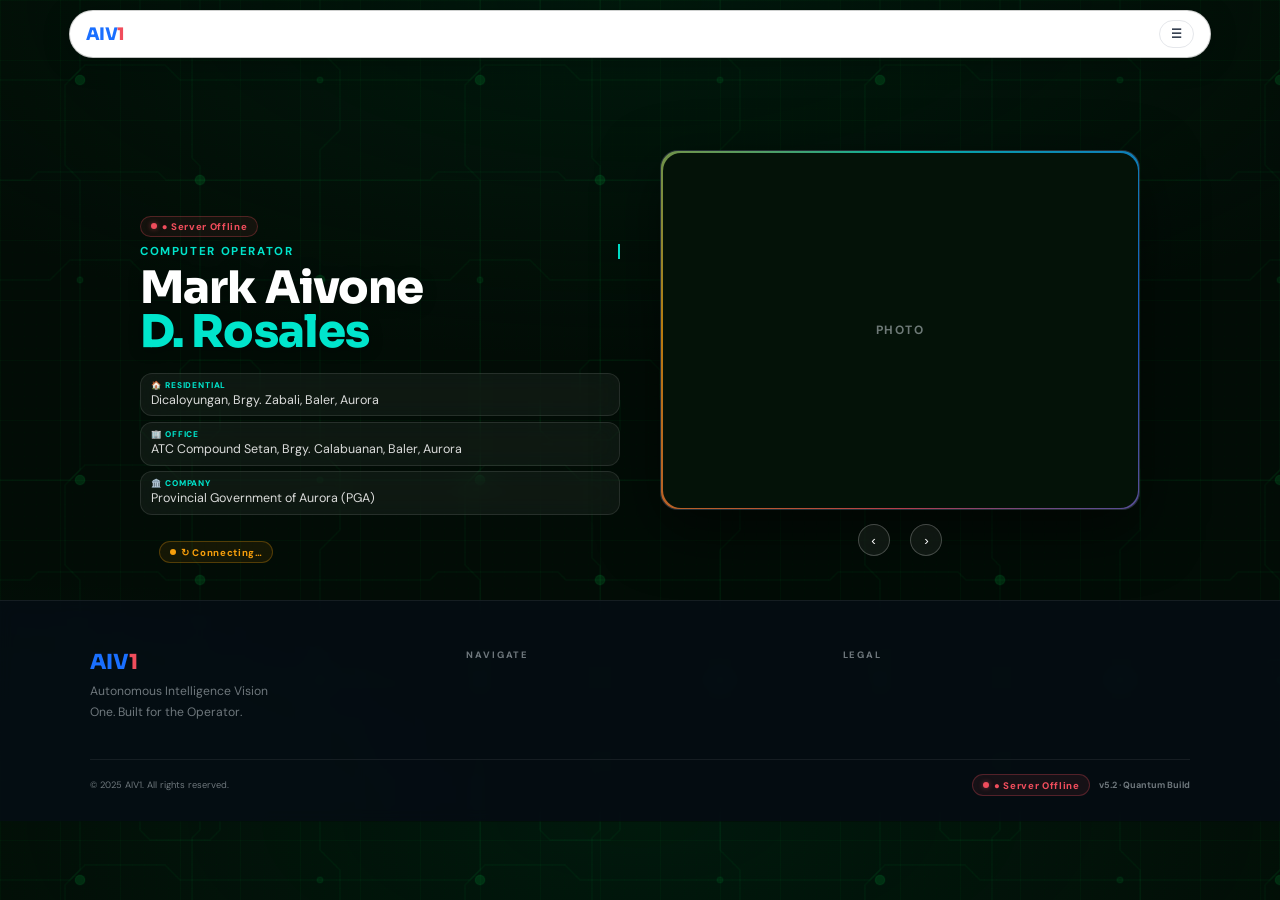
==== commit 711a3f89: "Update index.html" ====
--- a/index.html
+++ b/index.html
@@ -347,20 +347,6 @@
 .hbb-dots{display:flex;gap:.45rem;align-items:center;}
 .hbb-dot{width:7px;height:7px;border-radius:50%;background:rgba(255,255,255,.25);cursor:pointer;transition:background .25s,transform .25s,width .25s;border:none;padding:0;}
 .hbb-dot.active{background:var(--teal);transform:scale(1.2);width:18px;border-radius:4px;}
-
-/* ══ CONNECT POPUP ══ */
-#conn-popup{position:fixed;inset:0;z-index:99998;background:rgba(5,13,20,.7);backdrop-filter:blur(12px);-webkit-backdrop-filter:blur(12px);display:flex;align-items:center;justify-content:center;transition:opacity .4s,visibility .4s;}
-#conn-popup.hidden{opacity:0;visibility:hidden;pointer-events:none;}
-#conn-box{background:rgba(8,18,32,.95);border:1px solid rgba(255,255,255,.12);border-radius:var(--rl);box-shadow:0 32px 80px rgba(0,0,0,.7),inset 0 1px 0 rgba(255,255,255,.06);padding:2.2rem 2.5rem;width:min(400px,90vw);display:flex;flex-direction:column;align-items:center;gap:.8rem;text-align:center;}
-#conn-icon{font-size:2.2rem;line-height:1;margin-bottom:.2rem;}
-#conn-title{font-family:'Sora',sans-serif;font-size:1.2rem;font-weight:800;color:#fff;letter-spacing:-.02em;}
-#conn-sub{font-size:.72rem;color:var(--txt3);font-weight:500;}
-#conn-status{font-size:.72rem;font-weight:700;min-height:1.1rem;transition:color .3s;}
-#conn-btn{width:100%;padding:.72rem;background:linear-gradient(135deg,var(--teal),#1a6fff);border:none;border-radius:var(--rs);color:#05141e;font-family:'Sora',sans-serif;font-size:.88rem;font-weight:800;cursor:pointer;letter-spacing:.03em;transition:opacity .2s,transform .2s,box-shadow .2s;box-shadow:0 4px 18px rgba(0,229,204,.3);margin-top:.2rem;}
-#conn-btn:hover{opacity:.9;transform:translateY(-1px);box-shadow:0 6px 24px rgba(0,229,204,.4);}
-#conn-btn:disabled{opacity:.5;cursor:not-allowed;transform:none;}
-#conn-skip{background:none;border:none;font-size:.65rem;color:var(--txt3);cursor:pointer;font-family:'DM Sans',sans-serif;font-weight:600;text-decoration:underline;padding:.2rem;transition:color .2s;}
-#conn-skip:hover{color:var(--txt);}
 
 /* ─── SECTIONS ─── */
 .section{position:relative;z-index:1;padding:4rem 2rem;opacity:0;transform:translateY(28px);transition:opacity .7s,transform .7s;}
@@ -790,21 +776,51 @@
   }
 }
 
+
+/* ─── SERVER STATUS BADGE ─── */
+.ss-online,.ss-offline,.ss-syncing{
+  display:inline-flex;align-items:center;gap:.32rem;
+  font-size:.6rem;font-weight:800;letter-spacing:.07em;
+  padding:.2rem .6rem;border-radius:99px;
+  transition:background .4s,color .4s,border-color .4s,box-shadow .3s;
+  user-select:none;
+  border:1px solid rgba(255,255,255,.1);
+  background:rgba(255,255,255,.05);
+  color:var(--txt3);
+}
+.ss-online,.ss-offline,.ss-syncing{cursor:pointer;}
+.ss-online:hover{box-shadow:0 0 12px rgba(0,229,204,.2);}
+.ss-offline:hover{box-shadow:0 0 12px rgba(240,77,92,.2);}
+.ss-dot{
+  width:6px;height:6px;border-radius:50%;
+  background:var(--txt3);
+  flex-shrink:0;
+  transition:background .4s,box-shadow .4s;
+}
+/* Online */
+.ss-online{background:rgba(0,229,204,.08);border-color:rgba(0,229,204,.28);color:var(--teal);}
+.ss-online .ss-dot{background:var(--teal);box-shadow:0 0 6px rgba(0,229,204,.7);animation:ssPulse 2s ease-in-out infinite;}
+/* Offline */
+.ss-offline{background:rgba(240,77,92,.08);border-color:rgba(240,77,92,.28);color:var(--coral);}
+.ss-offline .ss-dot{background:var(--coral);box-shadow:0 0 5px rgba(240,77,92,.5);}
+/* Syncing */
+.ss-syncing{background:rgba(245,158,11,.08);border-color:rgba(245,158,11,.28);color:#F59E0B;}
+.ss-syncing .ss-dot{background:#F59E0B;animation:ssSpin .8s linear infinite;}
+/* Legacy selector for footer badge */
+#server-status{display:inline-flex;align-items:center;gap:.32rem;}
+@keyframes ssPulse{
+  0%,100%{opacity:1;box-shadow:0 0 6px rgba(0,229,204,.7);}
+  50%{opacity:.6;box-shadow:0 0 14px rgba(0,229,204,.95);}
+}
+@keyframes ssSpin{
+  0%{opacity:1;}25%{opacity:.3;}50%{opacity:1;}75%{opacity:.3;}100%{opacity:1;}
+}
+
 </style>
 </head>
 <body>
 <canvas id="qc"></canvas>
 <div id="scroll-progress"></div>
-<div id="conn-popup">
-  <div id="conn-box">
-    <div id="conn-icon">🔌</div>
-    <div id="conn-title">Connect to Server</div>
-    <div id="conn-sub">Load live data from JSONBin cloud</div>
-    <div id="conn-status"></div>
-    <button id="conn-btn" onclick="doConnect()">⚡ Connect</button>
-    <button id="conn-skip" onclick="closeConnPopup()">Skip — use local data</button>
-  </div>
-</div>
 <header id="site-header">
   <a class="hdr-logo" href="#" onclick="goHome();return false;"><span class="aiv">AIV</span><span class="acc">1</span></a>
   <div id="hdr-nav-wrap"></div>
@@ -821,6 +837,12 @@
   </div>
   <div class="hero-content">
     <div class="hero-intro">
+      
+      <!-- Server Status Badge in Hero -->
+      <div id="hero-ss" class="ss-offline" onclick="autoConnect()" style="cursor:pointer;margin-bottom:.45rem;width:fit-content;">
+        <div class="ss-dot"></div>
+        <span id="hero-ss-label">● Server Offline</span>
+      </div>
       <div class="h-role" id="h-it-el">Computer Operator</div>
       <div class="h-name" id="h-ni-el">Mark Aivone<br><span class="acc">D. Rosales</span></div>
       <div class="h-addr-grid" id="h-addr-grid">
@@ -840,6 +862,13 @@
         <button class="hbb-btn" onclick="hgalNav(1)">&#8250;</button>
       </div>
     </div>
+    <!-- Server Status Badge in Hero -->
+    <div id="hero-server-badge" style="position:absolute;bottom:1.1rem;left:1.2rem;z-index:10;display:flex;align-items:center;gap:.4rem;">
+      <div id="hero-ss" class="ss-syncing" style="display:inline-flex;align-items:center;gap:.32rem;font-size:.6rem;font-weight:800;letter-spacing:.07em;padding:.2rem .6rem;border-radius:99px;cursor:pointer;transition:all .3s;" onclick="autoConnect()" title="Click to reconnect">
+        <div class="ss-dot" style="width:6px;height:6px;border-radius:50%;flex-shrink:0;"></div>
+        <span id="hero-ss-label">↻ Connecting…</span>
+      </div>
+    </div>
   </div>
 </section>
 <div id="psc">
@@ -853,7 +882,7 @@
   <section class="section" id="gaming-section" style="display:none;"><div class="sec-inner"><div class="gc"><div class="slbl">// Player Profile</div><h2 class="stitle">Gaming</h2><p class="ssub">Hover a card to see full details.</p><div class="game-grid" id="game-grid"></div></div></div></section>
   <section class="section" id="contact" style="display:none;"><div class="sec-inner"><div class="gc"><div class="slbl">// Establish Link</div><h2 class="stitle">Get In Touch</h2><div class="contact-grid"><div class="contact-form-col"><div class="fg"><label class="fl">Your Name</label><input class="fi" id="cn" placeholder="Your name"></div><div class="fg"><label class="fl">Email</label><input class="fi" id="ce" placeholder="you@email.com"></div><div class="fg"><label class="fl">Message</label><textarea class="fi" id="cm" rows="4" placeholder="Your message..."></textarea></div><button class="btn btl" onclick="sendForm()">Send Message →</button><div id="cs" style="margin-top:.6rem;font-size:.74rem;display:none;font-weight:700;"></div></div><div class="contact-soc-wrap"><div class="contact-soc-header"><div class="contact-soc-title">// Connect &amp; Follow</div></div><div class="contact-soc-grid" id="csoc-grid"></div></div></div></div></div></section>
 </div>
-<footer id="sf"><div class="fi2"><div class="fgr"><div><div class="flt"><span style="color:#1a6fff;">AIV</span><span class="acc">1</span></div><p id="ftag" style="color:var(--txt3);font-size:.76rem;line-height:1.7;max-width:188px;">Autonomous Intelligence Vision One. Built for the Operator.</p><div class="fso" id="fso"></div></div><div><div class="fct">Navigate</div><ul class="fls" id="fnl"></ul></div><div><div class="fct">Legal</div><ul class="fls-legal" id="fll"></ul></div></div><div class="fb"><span class="fc" id="fcp">© 2025 AIV1. All rights reserved.</span><span style="font-size:.56rem;color:var(--txt3);font-weight:700;">v5.2 · Quantum Build</span></div></div></footer>
+<footer id="sf"><div class="fi2"><div class="fgr"><div><div class="flt"><span style="color:#1a6fff;">AIV</span><span class="acc">1</span></div><p id="ftag" style="color:var(--txt3);font-size:.76rem;line-height:1.7;max-width:188px;">Autonomous Intelligence Vision One. Built for the Operator.</p><div class="fso" id="fso"></div></div><div><div class="fct">Navigate</div><ul class="fls" id="fnl"></ul></div><div><div class="fct">Legal</div><ul class="fls-legal" id="fll"></ul></div></div><div class="fb"><span class="fc" id="fcp">© 2025 AIV1. All rights reserved.</span><div style="display:flex;align-items:center;gap:.55rem;flex-wrap:wrap;"><div id="server-status" class="ss-offline"><div class="ss-dot"></div><span id="ss-label">● Server Offline</span></div><span style="font-size:.56rem;color:var(--txt3);font-weight:700;">v5.2 · Quantum Build</span></div></div></div></footer>
 <div id="ap"><div class="phb"><button class="bb" onclick="closeAP()">← Back</button><h2 style="font-family:'Sora',sans-serif;font-size:1.2rem;color:var(--txt);font-weight:800;">All Dispatches</h2></div><div class="api"><div class="pgrid" id="apg"></div></div></div>
 <div class="mo" id="m-login"><div class="modal"><div class="mhdr"><span class="mtitle">🔐 Admin Access</span><button class="mclose" onclick="cm2('m-login')">✕</button></div><div class="mbody"><div class="fg"><label class="fl">Admin Key</label><input class="fi" type="password" id="akin" placeholder="Enter admin key" onkeydown="if(event.key==='Enter')verAdmin()"><div style="color:var(--coral);font-size:.66rem;margin-top:.22rem;display:none;" id="akerr">Invalid key.</div></div></div><div class="mftr"><button class="btn btl sm" onclick="verAdmin()">Authenticate</button></div></div></div>
 <div class="mo" id="m-conf"><div class="cbox"><p id="confmsg">Delete?</p><div class="br"><button class="btn bcr sm" onclick="confYes()">Delete</button><button class="btn bgl sm" onclick="cm2('m-conf')">Cancel</button></div></div></div>
@@ -965,7 +994,7 @@
 const JSONBIN={get binId(){return localStorage.getItem(JBK_BIN)||JB_DEFAULT_BIN;},get apiKey(){return localStorage.getItem(JBK_API)||JB_DEFAULT_KEY;}};
 let mongoOK=false,lastMongoErr='';
 async function mongoRead(){const bid=JSONBIN.binId;const key=JSONBIN.apiKey;if(!bid||!key){return null;}for(let attempt=1;attempt<=2;attempt++){try{const r=await fetch(`https://api.jsonbin.io/v3/b/${bid}/latest`,{headers:{'X-Master-Key':key,'X-Bin-Meta':'false'}});if(!r.ok){if(r.status===401||r.status===404)break;if(attempt<2){await new Promise(res=>setTimeout(res,800));continue;}return null;}const d=await r.json();mongoOK=true;updMongoUI('ok');return d.record||d;}catch(e){if(attempt<2){await new Promise(res=>setTimeout(res,900));continue;}mongoOK=false;updMongoUI('err');return null;}}mongoOK=false;updMongoUI('err');return null;}
-async function mongoWrite(data){if(!JSONBIN.binId)return;try{updMongoUI('sync');const r=await fetch(`https://api.jsonbin.io/v3/b/${JSONBIN.binId}`,{method:'PUT',headers:{'Content-Type':'application/json','X-Master-Key':JSONBIN.apiKey,'X-Bin-Versioning':'false'},body:JSON.stringify(data)});if(!r.ok)throw new Error('HTTP '+r.status);mongoOK=true;updMongoUI('ok');}catch(e){mongoOK=false;updMongoUI('err');}}
+async function mongoWrite(data){if(!JSONBIN.binId)return;try{updMongoUI('sync');const r=await fetch(`https://api.jsonbin.io/v3/b/${JSONBIN.binId}`,{method:'PUT',headers:{'Content-Type':'application/json','X-Master-Key':JSONBIN.apiKey,'X-Bin-Versioning':'false'},body:JSON.stringify(data)});if(!r.ok)throw new Error('HTTP '+r.status);mongoOK=true;updMongoUI('ok');updServerStatus('online');}catch(e){mongoOK=false;updMongoUI('err');updServerStatus('offline');}}
 function updMongoUI(status){mongoOK=(status==='ok');const el=document.getElementById('mongo-status-el');if(!el)return;const cfg={ok:{cls:'ok',txt:'● JSONBin Connected'},err:{cls:'err',txt:'● JSONBin Offline'},sync:{cls:'sync',txt:'↻ Syncing…'}};const c=cfg[status]||cfg.err;el.className='mongo-status '+c.cls;el.textContent=c.txt;}
 function saveJBCreds(){const bid=(document.getElementById('jb-binid')||{value:''}).value.trim();const ak=(document.getElementById('jb-apikey')||{value:''}).value.trim();if(!bid||!ak){setJBStatus('Enter both Bin ID and API Key','var(--coral)');return;}localStorage.setItem(JBK_BIN,bid);localStorage.setItem(JBK_API,ak);setJBStatus('Saved! Testing...','var(--teal)');testJB();}
 async function testJB(){const bid=JSONBIN.binId;const ak=JSONBIN.apiKey;if(!bid||!ak){setJBStatus('No credentials.','var(--coral)');return;}setJBStatus('Testing…','var(--teal)');try{const r=await fetch(`https://api.jsonbin.io/v3/b/${bid}/latest`,{headers:{'X-Master-Key':ak}});if(r.ok){mongoOK=true;updDBS();setJBStatus('✓ Connected!','#10B981');updMongoUI('ok');}else{const d=await r.json().catch(()=>({}));setJBStatus('✕ Error: '+(d.message||r.status),'var(--coral)');mongoOK=false;updMongoUI('err');}}catch(e){setJBStatus('✕ Network error.','var(--coral)');mongoOK=false;updMongoUI('err');}}
@@ -1159,10 +1188,64 @@
 function updFC(val){const e=document.getElementById('fcp');if(e)e.textContent=val;}
 function showToast(msg,type=''){const t=document.getElementById('toast');if(!t)return;t.textContent=msg;t.className='toast'+(type?' '+type:'');t.classList.add('show');setTimeout(()=>t.classList.remove('show'),2800);}
 
-/* ══ CONNECT POPUP ══ */
-function showConnPopup(){const popup=document.getElementById('conn-popup');if(popup)popup.classList.remove('hidden');}
-function closeConnPopup(){const popup=document.getElementById('conn-popup');if(popup)popup.classList.add('hidden');}
-async function doConnect(){const btn=document.getElementById('conn-btn');const status=document.getElementById('conn-status');const setS=(msg,col)=>{if(status){status.textContent=msg;status.style.color=col||'var(--teal)';}};if(btn){btn.disabled=true;btn.textContent='⏳ Connecting...';}setS('Reaching JSONBin...','var(--teal)');const bid=JSONBIN.binId;const ak=JSONBIN.apiKey;try{const r=await fetch(`https://api.jsonbin.io/v3/b/${bid}/latest`,{headers:{'X-Master-Key':ak}});if(r.ok){const d=await r.json();const record=d.record||d;mongoOK=true;updMongoUI('ok');setS('✅ Connected! Loading data...','#10B981');loadData(record);rdrAll_fast();await new Promise(res=>setTimeout(res,700));closeConnPopup();showToast('Live data loaded ✓','green');}else{const err=await r.json().catch(()=>({}));mongoOK=false;updMongoUI('err');setS('✕ Error: '+(err.message||r.status),'var(--coral)');if(btn){btn.disabled=false;btn.textContent='⚡ Retry';}}}catch(e){mongoOK=false;updMongoUI('err');setS('✕ Network error','var(--coral)');if(btn){btn.disabled=false;btn.textContent='⚡ Retry';}}}
+
+/* ══ AUTO-CONNECT TO JSONBIN (no popup) ══ */
+function updServerStatus(state, msg){
+  const labels = {
+    online:  '● Server Online',
+    offline: '● Server Offline',
+    syncing: '↻ Syncing…'
+  };
+  const text = msg || labels[state] || labels.offline;
+  // Footer badge
+  const el = document.getElementById('server-status');
+  const lb = document.getElementById('ss-label');
+  if(el) el.className = 'ss-' + state;
+  if(lb) lb.textContent = text;
+  // Hero badge
+  const hel = document.getElementById('hero-ss');
+  const hlb = document.getElementById('hero-ss-label');
+  if(hel) hel.className = 'ss-' + state;
+  if(hlb) hlb.textContent = text;
+  // Hero badge: show "Tap to retry" hint when offline
+  if(hel) hel.title = state === 'offline' ? 'Tap to reconnect' : state === 'online' ? 'Connected to JSONBin' : 'Syncing…';
+}
+
+async function autoConnect(){
+  const bid = JSONBIN.binId;
+  const ak  = JSONBIN.apiKey;
+  if(!bid || !ak){ updServerStatus('offline'); return; }
+  updServerStatus('syncing','↻ Connecting…');
+  try{
+    const r = await fetch(`https://api.jsonbin.io/v3/b/${bid}/latest`,{
+      headers:{'X-Master-Key':ak,'X-Bin-Meta':'false'}
+    });
+    if(r.ok){
+      const d = await r.json();
+      const record = d.record || d;
+      mongoOK = true;
+      updMongoUI('ok');
+      updServerStatus('online');
+      loadData(record);
+      rdrAll_fast();
+      showToast('Server connected ✓','green');
+    } else {
+      mongoOK = false;
+      updMongoUI('err');
+      updServerStatus('offline', '● Server Offline (' + r.status + ')');
+    }
+  } catch(e){
+    mongoOK = false;
+    updMongoUI('err');
+    updServerStatus('offline','● Server Offline');
+  }
+}
+
+// Keep these as no-ops for any lingering calls
+function showConnPopup(){}
+function closeConnPopup(){}
+function doConnect(){ autoConnect(); }
+
 function rdrAll_fast(){rdrPO();rdrSS();rdrSOP();rdrNav();rdrPosts();rdrFSoc();rdrFL();rdrSKBars();rdrTools();rdrWorks();rdrCerts();rdrStats();rdrOtherWebs();rdrGaming();rdrWorkExp();initAN();updCard();updIntro();updStats();rdrContactSocials();setTimeout(()=>{document.querySelectorAll('.section').forEach(el=>sObs.observe(el));buildSidebar();},120);}
 
 function init(){
@@ -1170,9 +1253,17 @@
   try{const r=localStorage.getItem(DBK);if(r){loadData(JSON.parse(r));loaded=true;}}catch(e){}
   if(!loaded){loadDJ().then(ok=>{if(ok)rdrAll_fast();});}
   rdrAll_fast();
-  setTimeout(showConnPopup,400);
+  // Auto-connect to JSONBin silently on load
+  setTimeout(autoConnect, 800);
+  // Retry every 30s if offline
+  setInterval(()=>{ if(!mongoOK) autoConnect(); }, 30000);
 }
 init();
+
+// Auto-reconnect every 30s when offline
+setInterval(()=>{
+  if(!mongoOK) autoConnect();
+}, 30000);
 
 /* ═══════════════════════════════════════
    ALL 11 VISUAL UPGRADES — INTEGRATED
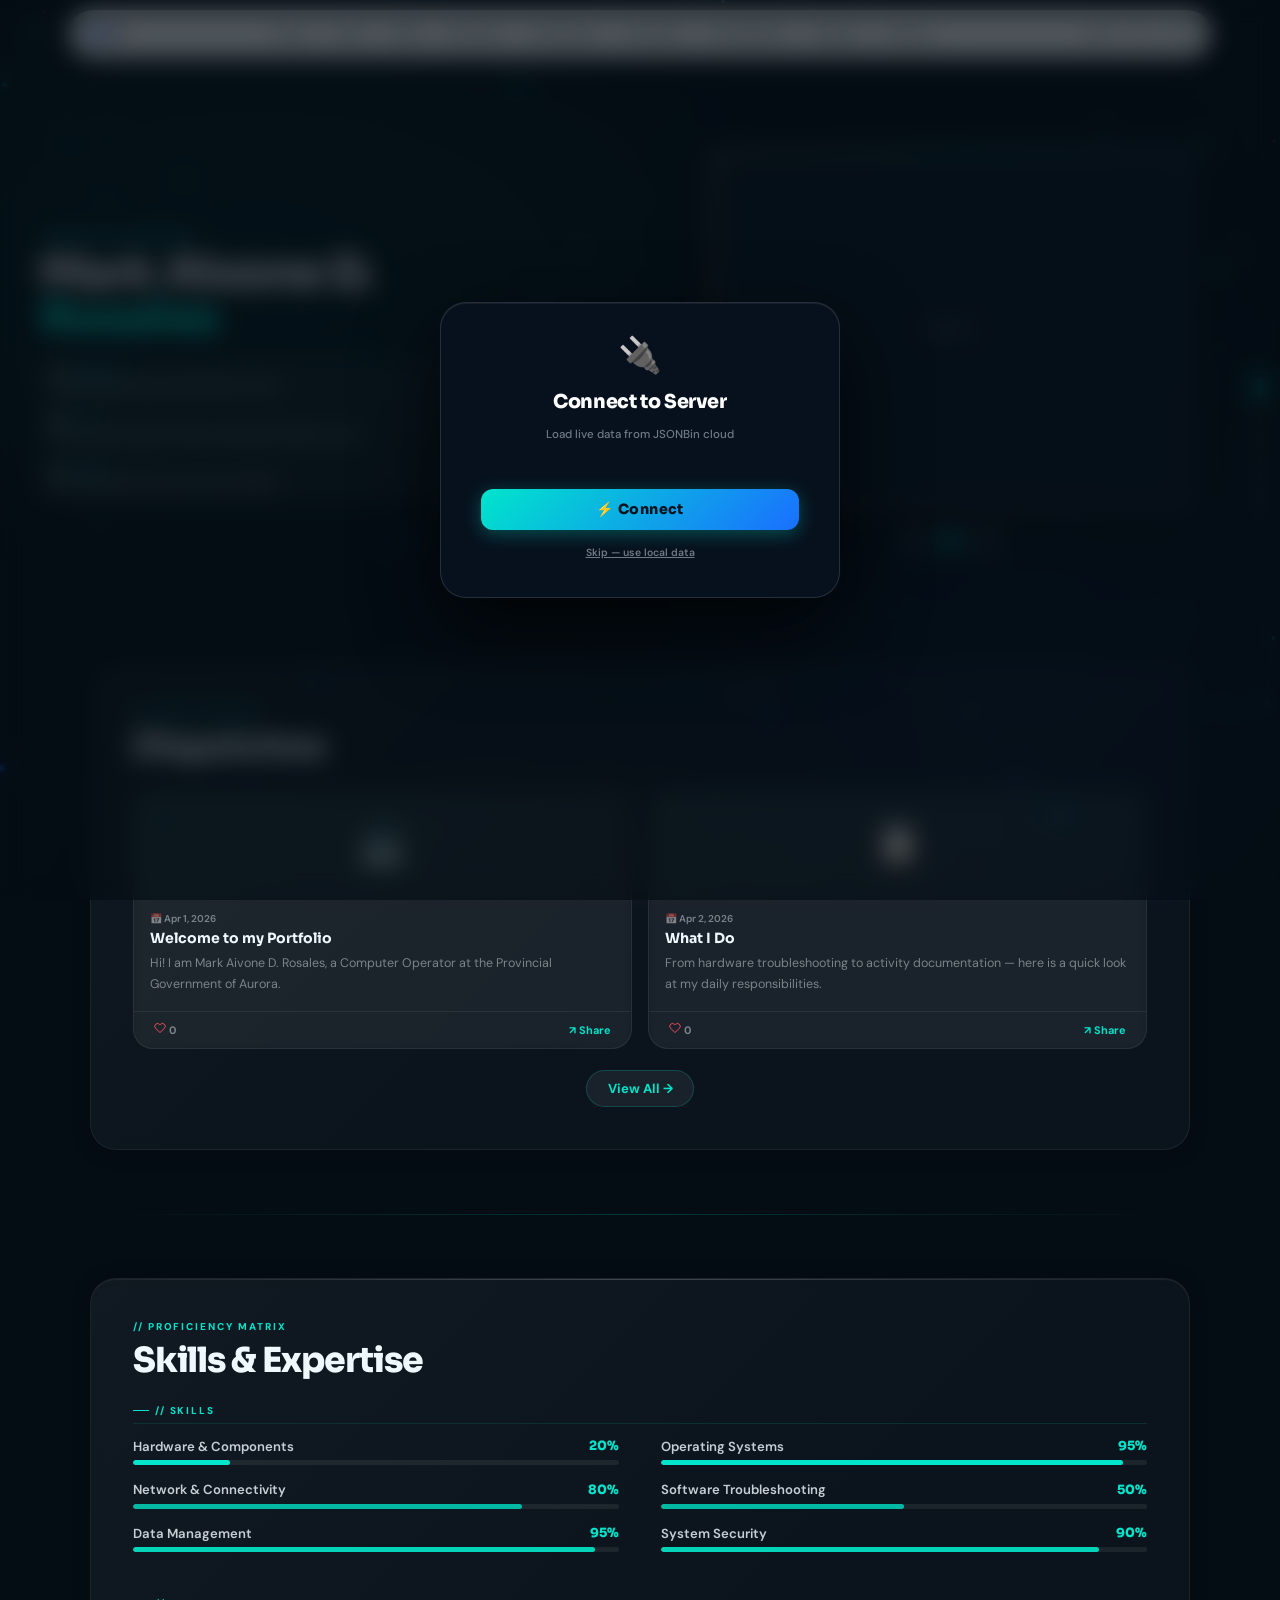
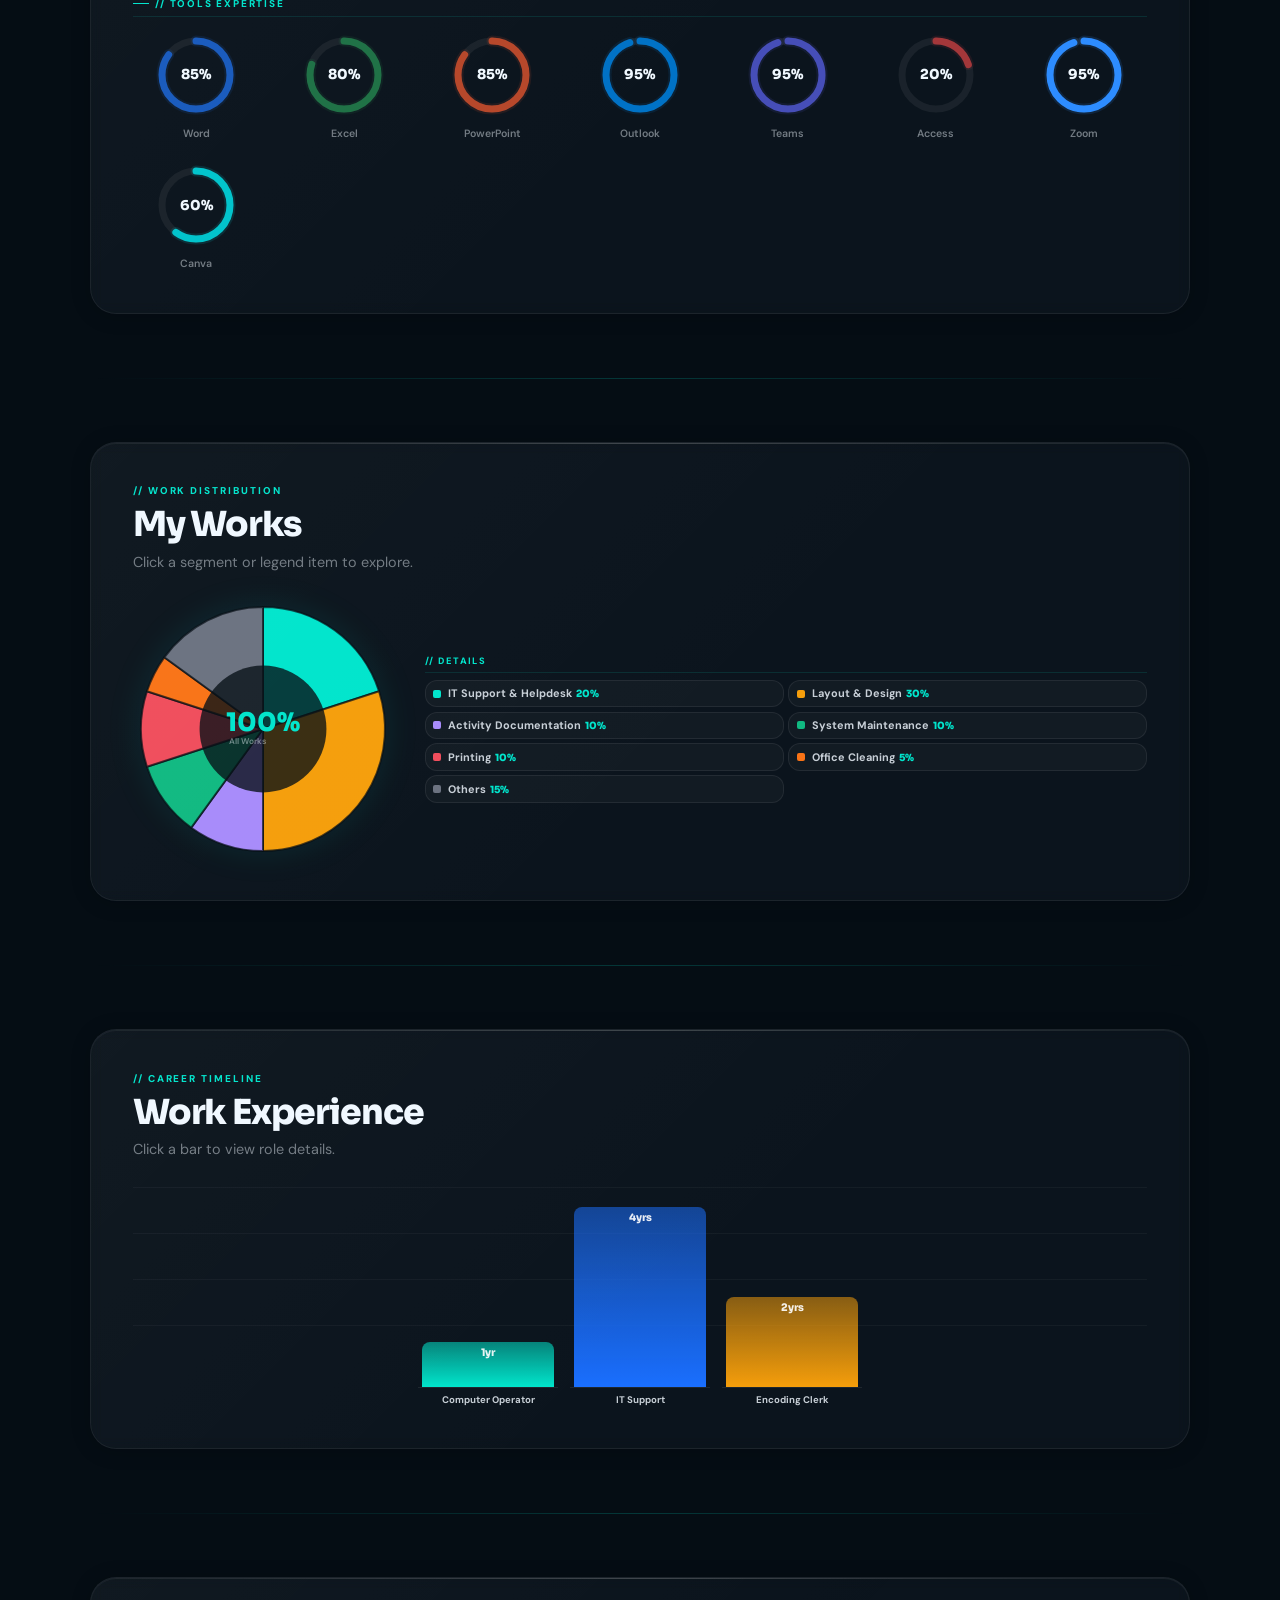
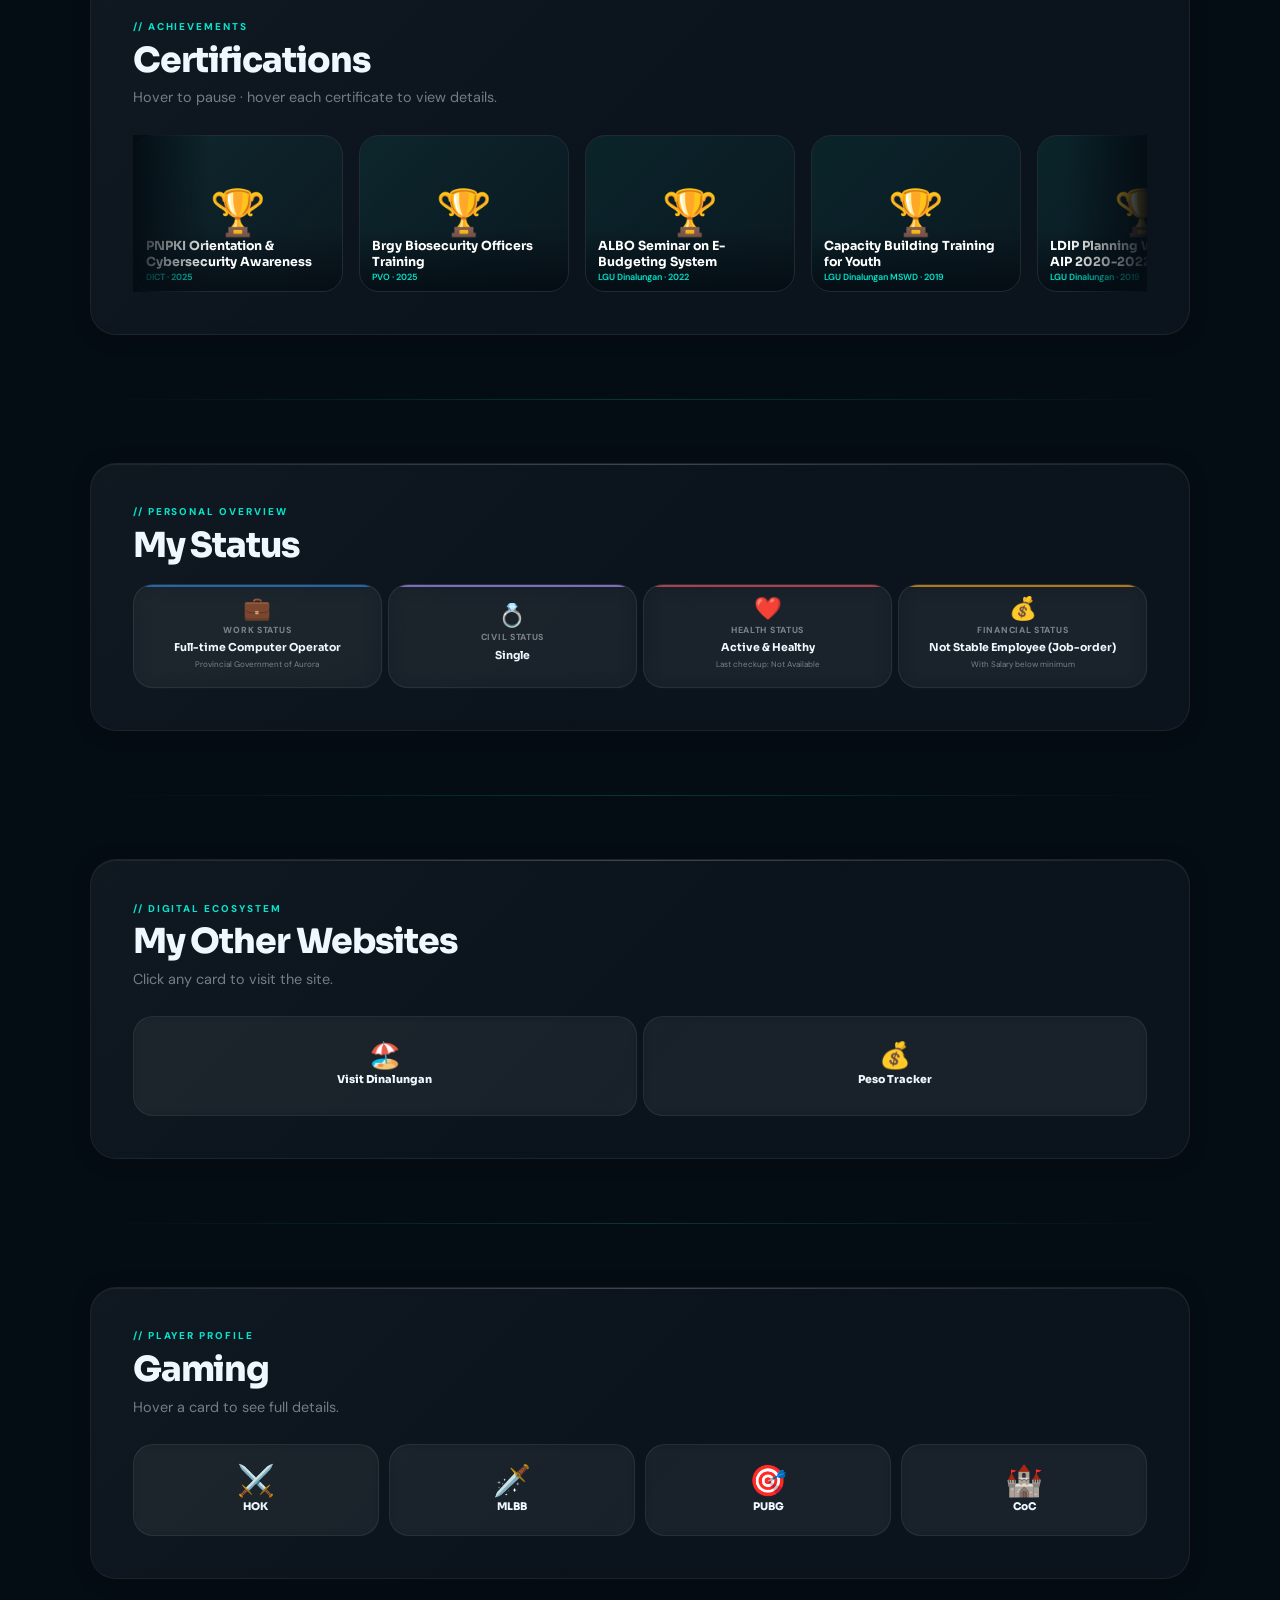
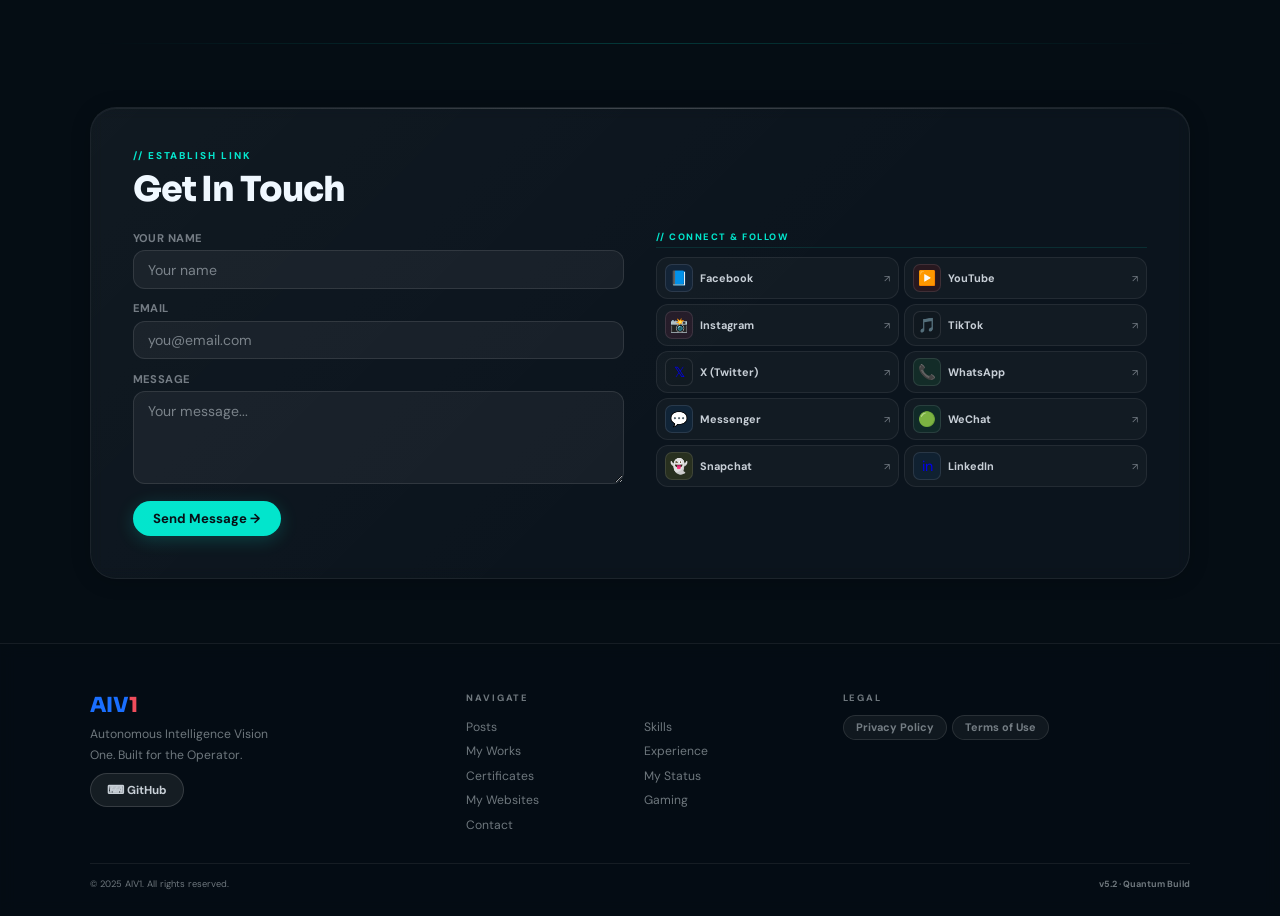
==== commit 3b07e251: "Update index.html" ====
--- a/index.html
+++ b/index.html
@@ -10,8 +10,7 @@
 :root{
   --teal:#00E5CC;--teal-d:#00B8A3;--teal-glow:rgba(0,229,204,.18);
   --coral:#F04D5C;
-  --green:#00FF50;--green-d:#00CC40;--green-glow:rgba(0,255,80,.15);
-  --dk:#020c06;--dk2:#041208;
+  --dk:#050D14;--dk2:#091520;
   --glass:rgba(255,255,255,.05);--glass2:rgba(255,255,255,.08);--glass3:rgba(255,255,255,.12);
   --gb:rgba(255,255,255,.09);--gb2:rgba(255,255,255,.15);
   --txt:#F0F8FF;--txt2:rgba(240,248,255,.82);--txt3:rgba(240,248,255,.45);
@@ -25,257 +24,47 @@
 #scroll-progress{position:fixed;top:0;left:0;height:2px;width:0%;background:linear-gradient(90deg,var(--teal),var(--coral));z-index:10001;transition:width .1s;}
 #qc{position:fixed;inset:0;z-index:0;pointer-events:none;}
 
-
-/* ═══════════════════════════════════════════════
-   COMPUTER OPERATOR BACKGROUND v2
-   Circuit traces + terminal phosphor grid
-   ═══════════════════════════════════════════════ */
-
-/* Base: deep terminal green-black */
-body {
-  background:
-    radial-gradient(ellipse 120% 80% at 50% 0%, rgba(0,40,20,.45) 0%, transparent 55%),
-    radial-gradient(ellipse 80% 60% at 0% 100%, rgba(0,30,15,.35) 0%, transparent 50%),
-    #020c06;
-}
-
-/* Terminal phosphor grid */
-body::before {
-  content: '';
-  position: fixed; inset: 0; z-index: 0; pointer-events: none;
-  background-image:
-    linear-gradient(rgba(0,255,80,.022) 1px, transparent 1px),
-    linear-gradient(90deg, rgba(0,255,80,.022) 1px, transparent 1px),
-    linear-gradient(rgba(0,255,80,.009) 1px, transparent 1px),
-    linear-gradient(90deg, rgba(0,255,80,.009) 1px, transparent 1px);
-  background-size: 60px 60px, 60px 60px, 12px 12px, 12px 12px;
-  animation: gridDrift 30s linear infinite;
-}
-@keyframes gridDrift {
-  0%   { background-position: 0 0, 0 0, 0 0, 0 0; }
-  100% { background-position: 60px 60px, 60px 60px, 12px 12px, 12px 12px; }
-}
-
-/* Circuit trace layer */
-body::after {
-  content: '';
-  position: fixed; inset: 0; z-index: 0; pointer-events: none;
-  background-image: url("data:image/svg+xml,%3Csvg xmlns='http://www.w3.org/2000/svg' width='400' height='400'%3E%3Cg fill='none' stroke='%2300ff50' stroke-opacity='0.04' stroke-width='1.5'%3E%3Cpath d='M0 80h70l15-15h80l15 15h220'/%3E%3Cpath d='M0 180h30l8-8h120l8 8h234'/%3E%3Cpath d='M0 280h50l20-20h60l20 20h250'/%3E%3Cpath d='M80 0v70l-15 15v80l15 15v220'/%3E%3Cpath d='M200 0v30l-8 8v120l8 8v234'/%3E%3Cpath d='M320 0v50l20 20v60l-20 20v250'/%3E%3Ccircle cx='80' cy='80' r='5' fill='%2300ff50' fill-opacity='0.12'/%3E%3Ccircle cx='200' cy='180' r='5' fill='%2300ff50' fill-opacity='0.12'/%3E%3Ccircle cx='320' cy='280' r='5' fill='%2300ff50' fill-opacity='0.12'/%3E%3Ccircle cx='80' cy='280' r='3' fill='%2300ff50' fill-opacity='0.08'/%3E%3Ccircle cx='320' cy='80' r='3' fill='%2300ff50' fill-opacity='0.08'/%3E%3Cpath d='M140 0v30l10 10h60l10-10V0'/%3E%3Cpath d='M260 400v-30l-10-10h-60l-10 10V400'/%3E%3C/g%3E%3C/svg%3E");
-  background-size: 400px 400px;
-  animation: circuitDrift 50s linear infinite;
-}
-@keyframes circuitDrift {
-  0%   { background-position: 0 0; }
-  100% { background-position: 400px 400px; }
-}
-
-
-
-/* ═══════════════════════════════════════════════
-   UPGRADE 5 — Holographic rotating border on hero photo
-   ═══════════════════════════════════════════════ */
-@property --holo-angle {
-  syntax: '<angle>';
-  initial-value: 0deg;
-  inherits: false;
-}
-.hero-photo-frame {
-  position: relative;
-  isolation: isolate;
-}
-.hero-photo-frame::before {
-  content: '';
-  position: absolute;
-  inset: -2px;
-  border-radius: 20px;
-  background: conic-gradient(
-    from var(--holo-angle),
-    #00E5CC 0%,
-    #1a6fff 25%,
-    #F04D5C 50%,
-    #F59E0B 75%,
-    #00E5CC 100%
-  );
-  z-index: -1;
-  animation: holoSpin 4s linear infinite;
-  opacity: .75;
-}
-.hero-photo-frame::after {
-  content: '';
-  position: absolute;
-  inset: 1.5px;
-  border-radius: 18px;
-  background: var(--dk2);
-  z-index: -1;
-}
-@keyframes holoSpin {
-  to { --holo-angle: 360deg; }
-}
-
-/* ═══════════════════════════════════════════════
-   UPGRADE 6 — Typing cursor effect on hero role
-   ═══════════════════════════════════════════════ */
-#h-it-el {
-  overflow: hidden;
-  white-space: nowrap;
-  border-right: 2px solid var(--teal);
-  width: 0;
-  animation:
-    typingRole 1.8s steps(40) 0.6s forwards,
-    blinkCursor 0.75s step-end infinite;
-  display: inline-block;
-  max-width: 100%;
-}
-@keyframes typingRole {
-  from { width: 0; }
-  to   { width: 100%; }
-}
-@keyframes blinkCursor {
-  0%, 100% { border-color: var(--teal); }
-  50%       { border-color: transparent; }
-}
-
-/* ═══════════════════════════════════════════════
-   UPGRADE 6b — Shimmer on skill bars
-   ═══════════════════════════════════════════════ */
-.sb {
-  position: relative;
-  overflow: hidden;
-}
-.sb::after {
-  content: '';
-  position: absolute;
-  inset: 0;
-  background: linear-gradient(
-    90deg,
-    transparent 20%,
-    rgba(255,255,255,.35) 50%,
-    transparent 80%
-  );
-  background-size: 200% 100%;
-  animation: shimmerBar 2.8s ease-in-out infinite;
-  opacity: 0;
-  transition: opacity .5s;
-}
-.sb[style*="width"]:not([style*="width: 0"])::after,
-.sb[style*="width:"]:not([style*="width:0"])::after {
-  opacity: 1;
-  animation: shimmerBar 2.8s ease-in-out infinite;
-}
-@keyframes shimmerBar {
-  0%   { background-position: -200% 0; }
-  100% { background-position:  200% 0; }
-}
-
-/* ═══════════════════════════════════════════════
-   UPGRADE 7 — Teal Glow on card hovers
-   ═══════════════════════════════════════════════ */
-.pcard:hover {
-  box-shadow:
-    0 14px 36px rgba(0,0,0,.32),
-    0 0 0 1px rgba(0,229,204,.14),
-    0 0 28px rgba(0,229,204,.09) !important;
-}
-.statc:hover, .statc.sx {
-  box-shadow:
-    0 6px 20px rgba(0,0,0,.3),
-    0 0 18px rgba(0,229,204,.07) !important;
-}
-.game-card:hover, .game-card.gx {
-  box-shadow:
-    0 6px 20px rgba(0,0,0,.4),
-    0 0 0 1px var(--gc, rgba(0,229,204,.1)),
-    0 0 22px rgba(0,229,204,.08) !important;
-}
-.oweb-card:hover, .oweb-card.ox {
-  box-shadow:
-    0 6px 20px rgba(0,0,0,.3),
-    0 0 20px rgba(0,229,204,.07) !important;
-}
-.wli:hover, .wli.active {
-  box-shadow: 0 0 16px rgba(0,229,204,.06) !important;
-}
-
-/* ═══════════════════════════════════════════════
-   UPGRADE 8 — Cursor trail particles
-   ═══════════════════════════════════════════════ */
-.cursor-trail {
-  position: fixed;
-  pointer-events: none;
-  z-index: 99999;
-  border-radius: 50%;
-  transform: translate(-50%, -50%);
-  animation: trailFade .6s ease forwards;
-  will-change: transform, opacity;
-}
-@keyframes trailFade {
-  0%   { opacity: .9; transform: translate(-50%,-50%) scale(1); }
-  100% { opacity: 0;  transform: translate(-50%,-50%) scale(0); }
-}
-
-/* ═══════════════════════════════════════════════
-   UPGRADE 9 — Section Progress Sidebar dots
-   ═══════════════════════════════════════════════ */
-#sec-progress {
-  position: fixed;
-  right: 1.1rem;
-  top: 50%;
-  transform: translateY(-50%);
-  z-index: 90;
-  display: flex;
-  flex-direction: column;
-  gap: .5rem;
-  pointer-events: none;
-}
-.sp-dot {
-  width: 6px;
-  height: 6px;
-  border-radius: 50%;
-  background: rgba(255,255,255,.18);
-  border: 1px solid rgba(255,255,255,.1);
-  transition: background .3s, transform .3s, height .3s, border-radius .3s;
-  cursor: pointer;
-  pointer-events: all;
-}
-.sp-dot.active {
-  background: var(--teal);
-  border-color: var(--teal);
-  transform: scale(1.35);
-  height: 14px;
-  border-radius: 3px;
-  box-shadow: 0 0 8px rgba(0,229,204,.5);
-}
-.sp-dot:hover:not(.active) {
-  background: rgba(0,229,204,.45);
-}
-@media(max-width:768px) {
-  #sec-progress { display: none; }
-}
-
-/* ═══════════════════════════════════════════════
-   UPGRADE — Section glowing dividers
-   ═══════════════════════════════════════════════ */
-.section + .section {
-  position: relative;
-}
-.section + .section::before {
-  content: '';
-  display: block;
-  height: 1px;
-  background: linear-gradient(90deg, transparent 5%, rgba(0,229,204,.2) 50%, transparent 95%);
-  margin: 0 2rem -.5rem;
-  position: absolute;
-  top: 0; left: 0; right: 0;
-}
-
-/* ═══════════════════════════════════════════════
-   UPGRADE — Scroll-triggered counter animation target
-   ═══════════════════════════════════════════════ */
-.stat-counter {
-  display: inline-block;
-  transition: all .2s;
-}
-
+/* Aurora background */
+body::before{content:'';position:fixed;inset:0;z-index:0;pointer-events:none;background:radial-gradient(ellipse 80% 60% at 20% 30%,rgba(0,229,204,.07) 0%,transparent 60%),radial-gradient(ellipse 60% 80% at 80% 70%,rgba(26,111,255,.06) 0%,transparent 60%),radial-gradient(ellipse 100% 40% at 50% 100%,rgba(240,77,92,.04) 0%,transparent 50%);animation:meshPulse 12s ease-in-out infinite alternate;}
+@keyframes meshPulse{0%{opacity:.6}50%{opacity:1}100%{opacity:.75}}
+body::after{content:'';position:fixed;inset:0;z-index:0;pointer-events:none;background-image:linear-gradient(rgba(0,229,204,.018) 1px,transparent 1px),linear-gradient(90deg,rgba(0,229,204,.018) 1px,transparent 1px);background-size:40px 40px;opacity:.55;}
+
+/* Holographic hero photo border */
+@property --holo-angle{syntax:'<angle>';initial-value:0deg;inherits:false;}
+.hero-photo-frame{position:relative;isolation:isolate;}
+.hero-photo-frame::before{content:'';position:absolute;inset:-2px;border-radius:20px;background:conic-gradient(from var(--holo-angle),#00E5CC 0%,#1a6fff 25%,#F04D5C 50%,#F59E0B 75%,#00E5CC 100%);z-index:-1;animation:holoSpin 4s linear infinite;opacity:.75;}
+.hero-photo-frame::after{content:'';position:absolute;inset:1.5px;border-radius:18px;background:var(--dk2);z-index:-1;}
+@keyframes holoSpin{to{--holo-angle:360deg}}
+
+/* Hero role — NO blinking cursor, NO typing animation */
+#h-it-el{display:inline-block;max-width:100%;}
+
+/* Skill bar shimmer */
+.sb{position:relative;overflow:hidden;}
+.sb::after{content:'';position:absolute;top:0;bottom:0;left:-100%;width:60%;background:linear-gradient(90deg,transparent 0%,rgba(255,255,255,.38) 50%,transparent 100%);animation:shimmerBar 3s ease-in-out 1.5s infinite;}
+@keyframes shimmerBar{0%{left:-60%}100%{left:160%}}
+
+/* Section glow hovers — ORIGINAL */
+.pcard:hover{box-shadow:0 14px 36px rgba(0,0,0,.32),0 0 0 1px rgba(0,229,204,.14),0 0 28px rgba(0,229,204,.09)!important;}
+.statc:hover,.statc.sx{box-shadow:0 6px 20px rgba(0,0,0,.3),0 0 18px rgba(0,229,204,.07)!important;}
+.game-card:hover,.game-card.gx{box-shadow:0 6px 20px rgba(0,0,0,.4),0 0 0 1px var(--gc,rgba(0,229,204,.1)),0 0 22px rgba(0,229,204,.08)!important;}
+.oweb-card:hover,.oweb-card.ox{box-shadow:0 6px 20px rgba(0,0,0,.3),0 0 20px rgba(0,229,204,.07)!important;}
+.wli:hover,.wli.active{box-shadow:0 0 16px rgba(0,229,204,.06)!important;}
+
+/* Cursor trail */
+.cursor-trail{position:fixed;pointer-events:none;z-index:99999;border-radius:50%;transform:translate(-50%,-50%);animation:trailFade .6s ease forwards;will-change:transform,opacity;}
+@keyframes trailFade{0%{opacity:.9;transform:translate(-50%,-50%) scale(1)}100%{opacity:0;transform:translate(-50%,-50%) scale(0)}}
+
+/* Section progress sidebar */
+#sec-progress{position:fixed;right:1.1rem;top:50%;transform:translateY(-50%);z-index:90;display:flex;flex-direction:column;gap:.5rem;pointer-events:none;}
+.sp-dot{width:6px;height:6px;border-radius:50%;background:rgba(255,255,255,.18);border:1px solid rgba(255,255,255,.1);transition:background .3s,transform .3s,height .3s,border-radius .3s;cursor:pointer;pointer-events:all;}
+.sp-dot.active{background:var(--teal);border-color:var(--teal);transform:scale(1.35);height:14px;border-radius:3px;box-shadow:0 0 8px rgba(0,229,204,.5);}
+.sp-dot:hover:not(.active){background:rgba(0,229,204,.45);}
+@media(max-width:768px){#sec-progress{display:none;}}
+
+/* Section dividers */
+.section+.section{position:relative;}
+.section+.section::before{content:'';display:block;height:1px;background:linear-gradient(90deg,transparent 5%,rgba(0,229,204,.2) 50%,transparent 95%);margin:0 2rem -.5rem;position:absolute;top:0;left:0;right:0;}
 
 /* ─── HEADER pill ─── */
 #site-header{position:fixed;top:11px;left:50%;transform:translateX(-50%);z-index:100;height:46px;background:#fff;border-radius:var(--rp);display:flex;align-items:center;padding:0 1rem;gap:.5rem;box-shadow:0 4px 28px rgba(0,0,0,.28),0 0 0 1px rgba(255,255,255,.9);transition:opacity .3s,box-shadow .3s;width:min(1140px,calc(100vw - 1.4rem));}
@@ -303,7 +92,7 @@
 #hero-bg{position:absolute;inset:0;z-index:0;background:transparent center/cover no-repeat;transition:background-image .6s ease;pointer-events:none;}
 #hero-bg::after{content:'';position:absolute;inset:0;background:linear-gradient(to top,rgba(5,13,20,.6) 0%,transparent 50%),linear-gradient(to right,rgba(5,13,20,.25) 0%,transparent 60%);opacity:0;transition:opacity .5s;}
 #hero-bg.has-photo::after{opacity:1;}
-.hero-content{position:relative;z-index:2;display:grid;grid-template-columns:1fr 1fr;gap:2.5rem;align-items:center;max-width:1200px;margin:0 auto;}
+.hero-content{position:relative;z-index:2;display:grid;grid-template-columns:1fr 1fr;gap:2.5rem;align-items:center;max-width:1200px;margin:0 auto;width:100%;}
 .hero-intro{display:flex;flex-direction:column;gap:0;}
 .h-role{font-size:.72rem;font-weight:700;color:var(--teal);letter-spacing:.14em;text-transform:uppercase;margin-bottom:.4rem;}
 .h-name{font-family:'Sora',sans-serif;font-size:clamp(2rem,3.5vw,3.4rem);font-weight:800;line-height:1.0;letter-spacing:-.02em;color:#fff;margin-bottom:1.1rem;text-shadow:0 2px 14px rgba(0,0,0,.4);}
@@ -317,29 +106,70 @@
 #hero-photo-img{position:absolute;inset:0;width:100%;height:100%;object-fit:cover;object-position:center;display:block;transition:opacity .45s ease;}
 .hero-photo-ph{position:absolute;inset:0;display:flex;flex-direction:column;align-items:center;justify-content:center;gap:.5rem;font-size:.75rem;font-weight:700;color:var(--txt3);letter-spacing:.12em;text-transform:uppercase;}
 @media(max-width:1100px){.hero-photo-frame{width:400px;height:300px;}}
+/* Mobile hero: fill viewport, photo stretches to take all remaining space */
 @media(max-width:768px){
+  #hero{
+    padding:.8rem 1rem .4rem;
+    min-height:calc(100dvh - var(--hdr));
+    display:flex;
+    align-items:stretch;
+  }
+  .hero-content{
+    grid-template-columns:1fr !important;
+    grid-template-rows:auto 1fr;
+    gap:.7rem !important;
+    padding:0;
+    width:100%;
+    flex:1;
+    min-height:0;
+  }
+  .hero-intro{padding:0;gap:.28rem;}
+  .h-role{font-size:.62rem;letter-spacing:.12em;margin-bottom:.08rem;}
+  .h-name{font-size:clamp(1.6rem,6vw,2.2rem);margin-bottom:.45rem;line-height:.95;}
+  .h-addr-grid{gap:.2rem;}
+  .h-addr-row{padding:.28rem .52rem;}
+  .h-addr-lbl{font-size:.44rem;}
+  .h-addr-val{font-size:.7rem;line-height:1.33;}
+  .hero-photo-col{
+    width:100%;
+    gap:.35rem;
+    align-items:stretch;
+    display:flex;
+    flex-direction:column;
+    flex:1;
+    min-height:0;
+  }
+  /* Frame grows to fill ALL leftover vertical space */
   .hero-photo-frame{
-    width:100%;
-    height:0;
-    padding-bottom:72%;
+    flex:1;
+    width:100% !important;
+    height:auto !important;
+    padding-bottom:0 !important;
+    min-height:200px;
+    isolation:isolate;
     border-radius:14px;
   }
-  /* Fix absolute img inside padding-bottom trick */
+  /* img/placeholder always fill the frame */
   .hero-photo-frame #hero-photo-img,
   .hero-photo-frame .hero-photo-ph{
-    position:absolute;
-    inset:0;
-    width:100%;
-    height:100%;
+    position:absolute;inset:0;width:100%;height:100%;
   }
+  .hero-photo-frame::before{inset:-2px;border-radius:16px;}
+  .hero-photo-frame::after{inset:2px;border-radius:13px;}
+  .hero-nav{padding-bottom:.4rem;padding-top:.1rem;gap:.5rem;margin-top:auto;}
+  .hbb-btn{width:28px;height:28px;font-size:.75rem;}
+  .hbb-dot{width:6px;height:6px;}
+  .hbb-dot.active{width:16px;}
 }
 @media(max-width:520px){
-  .hero-photo-frame{
-    width:100%;
-    height:0;
-    padding-bottom:70%;
-    border-radius:12px;
-  }
+  #hero{padding:.6rem .85rem .3rem;min-height:calc(100dvh - var(--hdr));}
+  .hero-content{gap:.55rem !important;}
+  .h-role{font-size:.58rem;margin-bottom:.06rem;}
+  .h-name{font-size:clamp(1.35rem,5.5vw,1.75rem);margin-bottom:.38rem;}
+  .h-addr-row{padding:.22rem .42rem;}
+  .h-addr-lbl{font-size:.41rem;}
+  .h-addr-val{font-size:.64rem;}
+  .hero-photo-frame{min-height:180px;}
 }
 .hero-nav{display:flex;align-items:center;gap:.65rem;position:relative;z-index:2;padding-bottom:1.5rem;justify-content:center;}
 .hbb-btn{width:32px;height:32px;border-radius:50%;border:1.5px solid rgba(255,255,255,.22);background:rgba(255,255,255,.06);backdrop-filter:blur(10px);color:#fff;font-size:.85rem;cursor:pointer;display:flex;align-items:center;justify-content:center;transition:background .2s,border-color .2s,transform .2s;flex-shrink:0;}
@@ -347,6 +177,20 @@
 .hbb-dots{display:flex;gap:.45rem;align-items:center;}
 .hbb-dot{width:7px;height:7px;border-radius:50%;background:rgba(255,255,255,.25);cursor:pointer;transition:background .25s,transform .25s,width .25s;border:none;padding:0;}
 .hbb-dot.active{background:var(--teal);transform:scale(1.2);width:18px;border-radius:4px;}
+
+/* ══ CONNECT POPUP ══ */
+#conn-popup{position:fixed;inset:0;z-index:99998;background:rgba(5,13,20,.7);backdrop-filter:blur(12px);-webkit-backdrop-filter:blur(12px);display:flex;align-items:center;justify-content:center;transition:opacity .4s,visibility .4s;}
+#conn-popup.hidden{opacity:0;visibility:hidden;pointer-events:none;}
+#conn-box{background:rgba(8,18,32,.95);border:1px solid rgba(255,255,255,.12);border-radius:var(--rl);box-shadow:0 32px 80px rgba(0,0,0,.7),inset 0 1px 0 rgba(255,255,255,.06);padding:2.2rem 2.5rem;width:min(400px,90vw);display:flex;flex-direction:column;align-items:center;gap:.8rem;text-align:center;}
+#conn-icon{font-size:2.2rem;line-height:1;margin-bottom:.2rem;}
+#conn-title{font-family:'Sora',sans-serif;font-size:1.2rem;font-weight:800;color:#fff;letter-spacing:-.02em;}
+#conn-sub{font-size:.72rem;color:var(--txt3);font-weight:500;}
+#conn-status{font-size:.72rem;font-weight:700;min-height:1.1rem;transition:color .3s;}
+#conn-btn{width:100%;padding:.72rem;background:linear-gradient(135deg,var(--teal),#1a6fff);border:none;border-radius:var(--rs);color:#05141e;font-family:'Sora',sans-serif;font-size:.88rem;font-weight:800;cursor:pointer;letter-spacing:.03em;transition:opacity .2s,transform .2s,box-shadow .2s;box-shadow:0 4px 18px rgba(0,229,204,.3);margin-top:.2rem;}
+#conn-btn:hover{opacity:.9;transform:translateY(-1px);box-shadow:0 6px 24px rgba(0,229,204,.4);}
+#conn-btn:disabled{opacity:.5;cursor:not-allowed;transform:none;}
+#conn-skip{background:none;border:none;font-size:.65rem;color:var(--txt3);cursor:pointer;font-family:'DM Sans',sans-serif;font-weight:600;text-decoration:underline;padding:.2rem;transition:color .2s;}
+#conn-skip:hover{color:var(--txt);}
 
 /* ─── SECTIONS ─── */
 .section{position:relative;z-index:1;padding:4rem 2rem;opacity:0;transform:translateY(28px);transition:opacity .7s,transform .7s;}
@@ -370,11 +214,14 @@
 .ptitle{font-family:'Sora',sans-serif;font-size:.88rem;color:var(--txt);margin-bottom:.26rem;font-weight:700;line-height:1.4;}
 .pex{color:var(--txt3);font-size:.78rem;line-height:1.7;}
 .pact{display:flex;align-items:center;gap:.26rem;padding:.46rem .85rem;border-top:1px solid rgba(255,255,255,.07);}
+/* Heart button — uses data-postid, NOT disabled attr */
 .hbtn{background:transparent;border:none;cursor:pointer;font-size:.68rem;display:flex;align-items:center;gap:.17rem;font-family:'DM Sans',sans-serif;font-weight:700;transition:.2s;padding:.19rem .42rem;color:var(--txt3);border-radius:5px;}
-.hbtn:hover:not([disabled]){background:rgba(240,77,92,.1);color:var(--coral);}
-.hbtn.reacted{color:var(--coral);}
+.hbtn:hover{background:rgba(240,77,92,.1);color:var(--coral);}
+.hbtn.reacted{color:var(--coral);cursor:default;}
 .sbtn{background:transparent;border:none;cursor:pointer;color:var(--teal);font-size:.68rem;display:flex;align-items:center;gap:.17rem;font-family:'DM Sans',sans-serif;font-weight:700;transition:.2s;padding:.19rem .42rem;border-radius:5px;margin-left:auto;}
 .sbtn:hover{background:rgba(0,229,204,.07);}
+.pimg-photo{width:100%;height:130px;object-fit:cover;display:block;}
+.pimg-wrap{width:100%;height:130px;overflow:hidden;background:linear-gradient(135deg,rgba(0,229,204,.06),rgba(0,229,204,.01));display:flex;align-items:center;justify-content:center;}
 
 /* ─── SKILLS ─── */
 .su{margin-top:1.5rem;}
@@ -388,7 +235,6 @@
 .str{height:5px;background:rgba(255,255,255,.07);border-radius:99px;overflow:hidden;}
 .sb{height:100%;background:linear-gradient(90deg,var(--teal-d),var(--teal));width:0;transition:width 1.3s cubic-bezier(.25,.46,.45,.94);border-radius:99px;position:relative;overflow:hidden;}
 .sb::after{content:'';position:absolute;top:0;bottom:0;left:-100%;width:60%;background:linear-gradient(90deg,transparent 0%,rgba(255,255,255,.38) 50%,transparent 100%);animation:shimmerBar 3s ease-in-out 1.5s infinite;}
-@keyframes shimmerBar{0%{left:-60%;}100%{left:160%;}}
 
 /* ─── CIRCULAR TOOLS ─── */
 .tcg{display:grid;grid-template-columns:repeat(auto-fill,minmax(110px,1fr));gap:1.3rem;margin-top:.35rem;}
@@ -689,45 +535,6 @@
 .br{display:flex;gap:.58rem;justify-content:center;}
 @media(max-width:900px){.hdr-stats{display:none;}.contact-grid{grid-template-columns:1fr!important;}.wexp-chart{gap:.5rem;}}
 @media(max-width:768px){
-  /* ── Hero: collapse to 1 column, no wasted space ── */
-  #hero{padding:1.2rem 1rem 0.5rem;}
-  .hero-content{
-    grid-template-columns:1fr !important;
-    gap:1rem !important;
-    padding:0;
-  }
-  .hero-intro{
-    padding:0;
-    gap:.5rem;
-  }
-  .h-role{font-size:.62rem;letter-spacing:.12em;margin-bottom:.15rem;}
-  .h-name{font-size:clamp(1.6rem,6vw,2.2rem);margin-bottom:.6rem;}
-  .h-addr-grid{gap:.28rem;}
-  .h-addr-row{padding:.32rem .55rem;}
-  .h-addr-lbl{font-size:.46rem;}
-  .h-addr-val{font-size:.72rem;line-height:1.35;}
-
-  /* ── Photo column: full width, no extra gap ── */
-  .hero-photo-col{
-    width:100%;
-    gap:.5rem;
-    align-items:stretch;
-  }
-  .hero-photo-frame{
-    width:100% !important;
-    /* Reset holo border hacks that conflict with padding trick */
-    isolation:isolate;
-  }
-  .hero-nav{
-    padding-bottom:.8rem;
-    gap:.5rem;
-  }
-  .hbb-btn{width:28px;height:28px;font-size:.75rem;}
-  .hbb-dot{width:6px;height:6px;}
-  .hbb-dot.active{width:16px;}
-
-  /* Other mobile fixes */
-  .h-name{font-size:clamp(1.6rem,5.5vw,2rem);}
   .game-grid{grid-template-columns:repeat(auto-fill,minmax(max(90px,(100% - 2*.6rem)/3),1fr));}
   .sbg{grid-template-columns:1fr;}
   .tcg{grid-template-columns:repeat(3,1fr);}
@@ -741,108 +548,31 @@
   .ag2{grid-template-columns:1fr;}
 }
 @media(max-width:520px){
-  #hero{padding:1rem .85rem .4rem;}
-  .hero-content{gap:.8rem !important;}
-  .h-role{font-size:.58rem;margin-bottom:.1rem;}
-  .h-name{font-size:clamp(1.4rem,5.5vw,1.8rem);margin-bottom:.5rem;}
-  .h-addr-row{padding:.26rem .45rem;}
-  .h-addr-lbl{font-size:.42rem;}
-  .h-addr-val{font-size:.66rem;}
   .section{padding:3rem 1.1rem;}
   .tcg{grid-template-columns:repeat(3,1fr);gap:1rem;}
   #site-header{width:calc(100vw - 1.2rem);padding:0 .8rem;}
-  .statg,.oweb-grid{grid-template-columns:1fr 1fr !important;}
-  .game-grid{grid-template-columns:repeat(auto-fit,minmax(max(90px,(100% - .6rem)/2),1fr)) !important;}
+  .statg,.oweb-grid{grid-template-columns:1fr 1fr!important;}
+  .game-grid{grid-template-columns:repeat(auto-fit,minmax(max(90px,(100% - .6rem)/2),1fr))!important;}
   .wexp-chart{gap:.4rem;height:180px;}
   .wexp-axis{font-size:.5rem;}
 }
-
-/* ═══ MOBILE EXTRAS CSS ═══ */
-
-/* Swipe hint on mobile - subtle indicator */
-@media(max-width:768px){
-  .hero-photo-frame::after{
-    content:'';
-    position:absolute;
-    bottom:.55rem;
-    left:50%;
-    transform:translateX(-50%);
-    width:40px;
-    height:3px;
-    background:rgba(255,255,255,.25);
-    border-radius:99px;
-    z-index:10;
-    pointer-events:none;
-  }
-}
-
-
-/* ─── SERVER STATUS BADGE ─── */
-.ss-online,.ss-offline,.ss-syncing{
-  display:inline-flex;align-items:center;gap:.32rem;
-  font-size:.6rem;font-weight:800;letter-spacing:.07em;
-  padding:.2rem .6rem;border-radius:99px;
-  transition:background .4s,color .4s,border-color .4s,box-shadow .3s;
-  user-select:none;
-  border:1px solid rgba(255,255,255,.1);
-  background:rgba(255,255,255,.05);
-  color:var(--txt3);
-}
-.ss-online,.ss-offline,.ss-syncing{cursor:pointer;}
-.ss-online:hover{box-shadow:0 0 12px rgba(0,229,204,.2);}
-.ss-offline:hover{box-shadow:0 0 12px rgba(240,77,92,.2);}
-.ss-dot{
-  width:6px;height:6px;border-radius:50%;
-  background:var(--txt3);
-  flex-shrink:0;
-  transition:background .4s,box-shadow .4s;
-}
-/* Online */
-.ss-online{background:rgba(0,229,204,.08);border-color:rgba(0,229,204,.28);color:var(--teal);}
-.ss-online .ss-dot{background:var(--teal);box-shadow:0 0 6px rgba(0,229,204,.7);animation:ssPulse 2s ease-in-out infinite;}
-/* Offline */
-.ss-offline{background:rgba(240,77,92,.08);border-color:rgba(240,77,92,.28);color:var(--coral);}
-.ss-offline .ss-dot{background:var(--coral);box-shadow:0 0 5px rgba(240,77,92,.5);}
-/* Syncing */
-.ss-syncing{background:rgba(245,158,11,.08);border-color:rgba(245,158,11,.28);color:#F59E0B;}
-.ss-syncing .ss-dot{background:#F59E0B;animation:ssSpin .8s linear infinite;}
-/* Legacy selector for footer badge */
-#server-status{display:inline-flex;align-items:center;gap:.32rem;}
-@keyframes ssPulse{
-  0%,100%{opacity:1;box-shadow:0 0 6px rgba(0,229,204,.7);}
-  50%{opacity:.6;box-shadow:0 0 14px rgba(0,229,204,.95);}
-}
-@keyframes ssSpin{
-  0%{opacity:1;}25%{opacity:.3;}50%{opacity:1;}75%{opacity:.3;}100%{opacity:1;}
-}
-
 </style>
 </head>
 <body>
 <canvas id="qc"></canvas>
 <div id="scroll-progress"></div>
+<div id="conn-popup"><div id="conn-box"><div id="conn-icon">🔌</div><div id="conn-title">Connect to Server</div><div id="conn-sub">Load live data from JSONBin cloud</div><div id="conn-status"></div><button id="conn-btn" onclick="doConnect()">⚡ Connect</button><button id="conn-skip" onclick="closeConnPopup()">Skip — use local data</button></div></div>
 <header id="site-header">
   <a class="hdr-logo" href="#" onclick="goHome();return false;"><span class="aiv">AIV</span><span class="acc">1</span></a>
   <div id="hdr-nav-wrap"></div>
-  <div class="hdr-right">
-    <div class="hdr-stats" id="hdr-stats"></div>
-    <button class="hdr-btn" id="ham-btn" onclick="toggleHam()">☰</button>
-  </div>
+  <div class="hdr-right"><div class="hdr-stats" id="hdr-stats"></div><button class="hdr-btn" id="ham-btn" onclick="toggleHam()">☰</button></div>
 </header>
 <div id="nav-overflow"></div>
 <section id="hero">
   <div id="hero-bg"></div>
-  <div id="heb" style="position:absolute;top:1rem;right:1rem;z-index:10;display:none;">
-    <button class="btn bgl sm" onclick="openHeroEditModal()">✏ Edit Hero</button>
-  </div>
+  <div id="heb" style="position:absolute;top:1rem;right:1rem;z-index:10;display:none;"><button class="btn bgl sm" onclick="openHeroEditModal()">✏ Edit Hero</button></div>
   <div class="hero-content">
     <div class="hero-intro">
-      
-      <!-- Server Status Badge in Hero -->
-      <div id="hero-ss" class="ss-offline" onclick="autoConnect()" style="cursor:pointer;margin-bottom:.45rem;width:fit-content;">
-        <div class="ss-dot"></div>
-        <span id="hero-ss-label">● Server Offline</span>
-      </div>
       <div class="h-role" id="h-it-el">Computer Operator</div>
       <div class="h-name" id="h-ni-el">Mark Aivone<br><span class="acc">D. Rosales</span></div>
       <div class="h-addr-grid" id="h-addr-grid">
@@ -862,13 +592,6 @@
         <button class="hbb-btn" onclick="hgalNav(1)">&#8250;</button>
       </div>
     </div>
-    <!-- Server Status Badge in Hero -->
-    <div id="hero-server-badge" style="position:absolute;bottom:1.1rem;left:1.2rem;z-index:10;display:flex;align-items:center;gap:.4rem;">
-      <div id="hero-ss" class="ss-syncing" style="display:inline-flex;align-items:center;gap:.32rem;font-size:.6rem;font-weight:800;letter-spacing:.07em;padding:.2rem .6rem;border-radius:99px;cursor:pointer;transition:all .3s;" onclick="autoConnect()" title="Click to reconnect">
-        <div class="ss-dot" style="width:6px;height:6px;border-radius:50%;flex-shrink:0;"></div>
-        <span id="hero-ss-label">↻ Connecting…</span>
-      </div>
-    </div>
   </div>
 </section>
 <div id="psc">
@@ -882,7 +605,7 @@
   <section class="section" id="gaming-section" style="display:none;"><div class="sec-inner"><div class="gc"><div class="slbl">// Player Profile</div><h2 class="stitle">Gaming</h2><p class="ssub">Hover a card to see full details.</p><div class="game-grid" id="game-grid"></div></div></div></section>
   <section class="section" id="contact" style="display:none;"><div class="sec-inner"><div class="gc"><div class="slbl">// Establish Link</div><h2 class="stitle">Get In Touch</h2><div class="contact-grid"><div class="contact-form-col"><div class="fg"><label class="fl">Your Name</label><input class="fi" id="cn" placeholder="Your name"></div><div class="fg"><label class="fl">Email</label><input class="fi" id="ce" placeholder="you@email.com"></div><div class="fg"><label class="fl">Message</label><textarea class="fi" id="cm" rows="4" placeholder="Your message..."></textarea></div><button class="btn btl" onclick="sendForm()">Send Message →</button><div id="cs" style="margin-top:.6rem;font-size:.74rem;display:none;font-weight:700;"></div></div><div class="contact-soc-wrap"><div class="contact-soc-header"><div class="contact-soc-title">// Connect &amp; Follow</div></div><div class="contact-soc-grid" id="csoc-grid"></div></div></div></div></div></section>
 </div>
-<footer id="sf"><div class="fi2"><div class="fgr"><div><div class="flt"><span style="color:#1a6fff;">AIV</span><span class="acc">1</span></div><p id="ftag" style="color:var(--txt3);font-size:.76rem;line-height:1.7;max-width:188px;">Autonomous Intelligence Vision One. Built for the Operator.</p><div class="fso" id="fso"></div></div><div><div class="fct">Navigate</div><ul class="fls" id="fnl"></ul></div><div><div class="fct">Legal</div><ul class="fls-legal" id="fll"></ul></div></div><div class="fb"><span class="fc" id="fcp">© 2025 AIV1. All rights reserved.</span><div style="display:flex;align-items:center;gap:.55rem;flex-wrap:wrap;"><div id="server-status" class="ss-offline"><div class="ss-dot"></div><span id="ss-label">● Server Offline</span></div><span style="font-size:.56rem;color:var(--txt3);font-weight:700;">v5.2 · Quantum Build</span></div></div></div></footer>
+<footer id="sf"><div class="fi2"><div class="fgr"><div><div class="flt"><span style="color:#1a6fff;">AIV</span><span class="acc">1</span></div><p id="ftag" style="color:var(--txt3);font-size:.76rem;line-height:1.7;max-width:188px;">Autonomous Intelligence Vision One. Built for the Operator.</p><div class="fso" id="fso"></div></div><div><div class="fct">Navigate</div><ul class="fls" id="fnl"></ul></div><div><div class="fct">Legal</div><ul class="fls-legal" id="fll"></ul></div></div><div class="fb"><span class="fc" id="fcp">© 2025 AIV1. All rights reserved.</span><span style="font-size:.56rem;color:var(--txt3);font-weight:700;">v5.2 · Quantum Build</span></div></div></footer>
 <div id="ap"><div class="phb"><button class="bb" onclick="closeAP()">← Back</button><h2 style="font-family:'Sora',sans-serif;font-size:1.2rem;color:var(--txt);font-weight:800;">All Dispatches</h2></div><div class="api"><div class="pgrid" id="apg"></div></div></div>
 <div class="mo" id="m-login"><div class="modal"><div class="mhdr"><span class="mtitle">🔐 Admin Access</span><button class="mclose" onclick="cm2('m-login')">✕</button></div><div class="mbody"><div class="fg"><label class="fl">Admin Key</label><input class="fi" type="password" id="akin" placeholder="Enter admin key" onkeydown="if(event.key==='Enter')verAdmin()"><div style="color:var(--coral);font-size:.66rem;margin-top:.22rem;display:none;" id="akerr">Invalid key.</div></div></div><div class="mftr"><button class="btn btl sm" onclick="verAdmin()">Authenticate</button></div></div></div>
 <div class="mo" id="m-conf"><div class="cbox"><p id="confmsg">Delete?</p><div class="br"><button class="btn bcr sm" onclick="confYes()">Delete</button><button class="btn bgl sm" onclick="cm2('m-conf')">Cancel</button></div></div></div>
@@ -890,7 +613,7 @@
 <div class="mo" id="m-cert"><div class="modal"><div class="mhdr"><span class="mtitle" id="cm-t">Certificate</span><button class="mclose" onclick="cm2('m-cert')">✕</button></div><div class="mbody"><div class="fg"><label class="fl">Name</label><input class="fi" id="ci-n"></div><div class="fg"><label class="fl">Issuer</label><input class="fi" id="ci-i"></div><div class="fg"><label class="fl">Date</label><input class="fi" id="ci-d"></div><div class="fg"><label class="fl">Image URL</label><input class="fi" id="ci-img"></div><div class="fg"><label class="fl">Description</label><textarea class="fi" id="ci-dc" rows="2"></textarea></div></div><div class="mftr"><button class="btn rd sm" onclick="cm2('m-cert')">Cancel</button><button class="btn btl sm" onclick="saveCert()">Save</button></div></div></div>
 <div class="mo" id="m-stat"><div class="modal"><div class="mhdr"><span class="mtitle" id="sm-t">Status</span><button class="mclose" onclick="cm2('m-stat')">✕</button></div><div class="mbody"><div class="fg"><label class="fl">Icon</label><input class="fi" id="si-ic"></div><div class="fg"><label class="fl">Label</label><input class="fi" id="si-lb"></div><div class="fg"><label class="fl">Value</label><input class="fi" id="si-vl"></div><div class="fg"><label class="fl">Note</label><input class="fi" id="si-nt"></div><div style="display:grid;grid-template-columns:1fr 1fr;gap:.5rem;"><div class="fg"><label class="fl">Progress % (0-100)</label><input class="fi" id="si-pc" type="number" min="0" max="100" placeholder="0"></div><div class="fg"><label class="fl">Bar Color</label><input class="fi" id="si-col" type="color" value="#00E5CC" style="height:38px;padding:3px;cursor:pointer;"></div></div></div><div class="mftr"><button class="btn rd sm" onclick="cm2('m-stat')">Cancel</button><button class="btn btl sm" onclick="saveStatItem()">Save</button></div></div></div>
 <div class="mo" id="m-flink"><div class="modal"><div class="mhdr"><span class="mtitle" id="fl-t">Link</span><button class="mclose" onclick="cm2('m-flink')">✕</button></div><div class="mbody"><div class="fg"><label class="fl">Label</label><input class="fi" id="fl-lb"></div><div class="fg"><label class="fl">URL</label><input class="fi" id="fl-url"></div></div><div class="mftr"><button class="btn rd sm" onclick="cm2('m-flink')">Cancel</button><button class="btn btl sm" onclick="saveFL()">Save</button></div></div></div>
-<div class="legal-modal-wrap" id="m-legal-pp" onclick="if(event.target===this)this.classList.remove('open')"><div class="legal-modal"><div class="legal-modal-hdr"><span class="legal-modal-title">🔒 Privacy Policy</span><button class="legal-modal-close" onclick="document.getElementById('m-legal-pp').classList.remove('open')">✕</button></div><div class="legal-modal-body"><div class="legal-modal-badge">📅 Effective: January 2025</div><h3>Information We Collect</h3><p>This portfolio collects minimal information. When you use the contact form, we receive your name, email address, and message content solely to respond to your inquiry.</p><h3>How We Use Your Information</h3><ul><li>To respond to messages sent through the contact form</li><li>To improve the functionality of this portfolio site</li><li>We do not sell, trade, or share your information with third parties</li></ul><h3>Cookies &amp; Local Storage</h3><p>This site uses browser local storage to save your preferences. No tracking cookies or analytics are used.</p><h3>Contact</h3><p>For privacy concerns, contact: <span style="color:var(--teal);font-weight:700;"><a href="/cdn-cgi/l/email-protection" class="__cf_email__" data-cfemail="c1aab3a0acaaa4a0b281a6aca0a8adefa2aeac">[email&#160;protected]</a></span></p></div><div class="legal-modal-ftr"><button class="legal-understand" onclick="document.getElementById('m-legal-pp').classList.remove('open')">✓ I Understand</button></div></div></div>
+<div class="legal-modal-wrap" id="m-legal-pp" onclick="if(event.target===this)this.classList.remove('open')"><div class="legal-modal"><div class="legal-modal-hdr"><span class="legal-modal-title">🔒 Privacy Policy</span><button class="legal-modal-close" onclick="document.getElementById('m-legal-pp').classList.remove('open')">✕</button></div><div class="legal-modal-body"><div class="legal-modal-badge">📅 Effective: January 2025</div><h3>Information We Collect</h3><p>This portfolio collects minimal information. When you use the contact form, we receive your name, email address, and message content solely to respond to your inquiry.</p><h3>How We Use Your Information</h3><ul><li>To respond to messages sent through the contact form</li><li>To improve the functionality of this portfolio site</li><li>We do not sell, trade, or share your information with third parties</li></ul><h3>Cookies &amp; Local Storage</h3><p>This site uses browser local storage to save your preferences. No tracking cookies or analytics are used.</p><h3>Contact</h3><p>For privacy concerns, contact: <span style="color:var(--teal);font-weight:700;">kramkeas@gmail.com</span></p></div><div class="legal-modal-ftr"><button class="legal-understand" onclick="document.getElementById('m-legal-pp').classList.remove('open')">✓ I Understand</button></div></div></div>
 <div class="legal-modal-wrap" id="m-legal-tos" onclick="if(event.target===this)this.classList.remove('open')"><div class="legal-modal"><div class="legal-modal-hdr"><span class="legal-modal-title">📋 Terms of Use</span><button class="legal-modal-close" onclick="document.getElementById('m-legal-tos').classList.remove('open')">✕</button></div><div class="legal-modal-body"><div class="legal-modal-badge">📅 Effective: January 2025</div><h3>Acceptance of Terms</h3><p>By accessing this portfolio website (AIV1), you agree to be bound by these Terms of Use.</p><h3>Use of Content</h3><ul><li>All content on this site is the intellectual property of Mark Aivone D. Rosales</li><li>You may not reproduce or distribute content without written permission</li></ul><h3>Prohibited Activities</h3><ul><li>Attempting to access admin areas without authorization</li><li>Using automated tools to scrape or harvest site data</li></ul></div><div class="legal-modal-ftr"><button class="legal-understand" onclick="document.getElementById('m-legal-tos').classList.remove('open')">✓ I Understand</button></div></div></div>
 <div id="admp">
   <div id="adsbb" onclick="closeMSB()"></div>
@@ -912,7 +635,7 @@
     <main class="adm">
       <div class="ads active" id="admin-dashboard"><div class="adst">Dashboard</div><div class="ag2"><div class="adc"><div style="font-size:.6rem;font-weight:800;color:var(--txt3);margin-bottom:.22rem;text-transform:uppercase;letter-spacing:.08em;">POSTS</div><div style="font-family:'Sora',sans-serif;font-size:1.9rem;color:var(--teal);font-weight:800;" id="dash-posts">0</div></div><div class="adc"><div style="font-size:.6rem;font-weight:800;color:var(--txt3);margin-bottom:.22rem;text-transform:uppercase;letter-spacing:.08em;">HEARTS</div><div style="font-family:'Sora',sans-serif;font-size:1.9rem;color:var(--coral);font-weight:800;" id="dash-hearts">0</div></div><div class="adc"><div style="font-size:.6rem;font-weight:800;color:var(--txt3);margin-bottom:.22rem;text-transform:uppercase;letter-spacing:.08em;">CERTS</div><div style="font-family:'Sora',sans-serif;font-size:1.9rem;color:#F59E0B;font-weight:800;" id="dash-certs">0</div></div><div class="adc"><div style="font-size:.6rem;font-weight:800;color:var(--txt3);margin-bottom:.22rem;text-transform:uppercase;letter-spacing:.08em;">STATUS</div><div style="font-family:'Sora',sans-serif;font-size:1.9rem;color:#A78BFA;font-weight:800;" id="dash-status">0</div></div></div><div class="adc" style="margin-top:.48rem;"><div style="font-size:.6rem;font-weight:800;color:var(--txt3);margin-bottom:.56rem;text-transform:uppercase;letter-spacing:.08em;">DATABASE</div><div id="dbsd" style="font-size:.78rem;color:var(--txt2);line-height:1.7;"></div></div></div>
       <div class="ads" id="admin-header"><div class="adst">Header Nav</div><div class="adc"><p style="font-size:.8rem;color:var(--txt3);margin-bottom:.65rem;">Select sections in header:</p><div id="anl"></div></div></div>
-      <div class="ads" id="admin-hero"><div class="adst">Hero</div><div class="atabs"><div class="atab active" onclick="swTab('ah','intro',this)">Intro</div><div class="atab" onclick="swTab('ah','gallery',this)">Gallery</div><div class="atab" onclick="swTab('ah','card',this)">Archived</div></div><div class="atp active" id="ah-tab-intro"><div class="adc"><div class="fg"><label class="fl">Name</label><input class="fi" id="ah-t" oninput="S.h.title=this.value;updIntro();save()"></div><div class="fg"><label class="fl">Role</label><input class="fi" id="ah-r" oninput="S.h.role=this.value;updIntro();save()"></div><div class="fg"><label class="fl">Residential Address</label><input class="fi" id="ah-res" oninput="S.h.resAddr=this.value;st('h-res-el',this.value);save()"></div><div class="fg"><label class="fl">Office Address</label><input class="fi" id="ah-off" oninput="S.h.offAddr=this.value;st('h-off-el',this.value);save()"></div><div class="fg"><label class="fl">Company</label><input class="fi" id="ah-cmp" oninput="S.h.company=this.value;st('h-cmp-el',this.value);save()"></div></div></div><div class="atp" id="ah-tab-gallery"><div class="adc"><p style="font-size:.78rem;color:var(--txt3);margin-bottom:.65rem;">Add image URLs (one per line). Photos auto-slide every 4s, pause on hover.</p><div class="fg"><label class="fl">Photo URLs (one per line)</label><textarea class="fi" id="ah-photos" rows="5" placeholder="https://example.com/photo1.jpg" oninput="S.h.photos=this.value.split('\n').map(s=>s.trim()).filter(Boolean);rdrHeroGallery();save()"></textarea></div><div class="fg"><label class="fl">Upload Photos</label><label class="btn sm bgl" style="cursor:pointer;">⬆ Upload<input type="file" accept="image/*" multiple onchange="heroGalUpload(this)" style="display:none;"></label></div></div></div><div class="atp" id="ah-tab-card"><div class="adc"><div class="fg"><label class="fl">Title Line / Role</label><input class="fi" id="ah-tl" oninput="S.h.titleLine=this.value;save()"></div><div class="fg"><label class="fl">Avatar Emoji</label><input class="fi" id="ah-av" oninput="S.h.avatar=this.value;save()"></div><div class="fg"><label class="fl">Avatar Photo URL</label><input class="fi" id="ah-avurl" oninput="S.h.avatarUrl=this.value;save()"></div><div class="fg"><label class="fl">Upload Avatar</label><label class="btn sm bgl" style="cursor:pointer;">⬆ Upload<input type="file" accept="image/*" onchange="avatarUpload(this)" style="display:none;"></label></div><div class="fg"><label class="fl">Clearance Tag</label><input class="fi" id="ah-cl" oninput="S.h.clearance=this.value;save()"></div><div class="fg"><label class="fl">Serial / Phone</label><input class="fi" id="ah-sr" oninput="S.h.serial=this.value;save()"></div><div class="fg"><label class="fl">Email</label><input class="fi" id="ah-em" oninput="S.h.email=this.value;save()"></div><div class="fg"><label class="fl">Back Text</label><textarea class="fi" id="ah-sub" rows="2" oninput="S.h.sub=this.value;save()"></textarea></div><div class="fg"><label class="fl">QR URL</label><input class="fi" id="ah-qr" oninput="S.h.qrUrl=this.value;save()"></div></div></div></div>
+      <div class="ads" id="admin-hero"><div class="adst">Hero</div><div class="atabs"><div class="atab active" onclick="swTab('ah','intro',this)">Intro</div><div class="atab" onclick="swTab('ah','gallery',this)">Gallery</div><div class="atab" onclick="swTab('ah','card',this)">Archived</div></div><div class="atp active" id="ah-tab-intro"><div class="adc"><div class="fg"><label class="fl">Name</label><input class="fi" id="ah-t" oninput="S.h.title=this.value;updIntro();save()"></div><div class="fg"><label class="fl">Role</label><input class="fi" id="ah-r" oninput="S.h.role=this.value;updIntro();save()"></div><div class="fg"><label class="fl">Residential Address</label><input class="fi" id="ah-res" oninput="S.h.resAddr=this.value;st('h-res-el',this.value);save()"></div><div class="fg"><label class="fl">Office Address</label><input class="fi" id="ah-off" oninput="S.h.offAddr=this.value;st('h-off-el',this.value);save()"></div><div class="fg"><label class="fl">Company</label><input class="fi" id="ah-cmp" oninput="S.h.company=this.value;st('h-cmp-el',this.value);save()"></div></div></div><div class="atp" id="ah-tab-gallery"><div class="adc"><p style="font-size:.78rem;color:var(--txt3);margin-bottom:.65rem;">Add image URLs (one per line). Photos auto-slide every 4s.</p><div class="fg"><label class="fl">Photo URLs (one per line)</label><textarea class="fi" id="ah-photos" rows="5" placeholder="https://example.com/photo1.jpg" oninput="S.h.photos=this.value.split('\n').map(s=>s.trim()).filter(Boolean);rdrHeroGallery();save()"></textarea></div><div class="fg"><label class="fl">Upload Photos</label><label class="btn sm bgl" style="cursor:pointer;">⬆ Upload<input type="file" accept="image/*" multiple onchange="heroGalUpload(this)" style="display:none;"></label></div></div></div><div class="atp" id="ah-tab-card"><div class="adc"><div class="fg"><label class="fl">Title Line / Role</label><input class="fi" id="ah-tl" oninput="S.h.titleLine=this.value;save()"></div><div class="fg"><label class="fl">Avatar Emoji</label><input class="fi" id="ah-av" oninput="S.h.avatar=this.value;save()"></div><div class="fg"><label class="fl">Avatar Photo URL</label><input class="fi" id="ah-avurl" oninput="S.h.avatarUrl=this.value;save()"></div><div class="fg"><label class="fl">Upload Avatar</label><label class="btn sm bgl" style="cursor:pointer;">⬆ Upload<input type="file" accept="image/*" onchange="avatarUpload(this)" style="display:none;"></label></div><div class="fg"><label class="fl">Clearance Tag</label><input class="fi" id="ah-cl" oninput="S.h.clearance=this.value;save()"></div><div class="fg"><label class="fl">Serial / Phone</label><input class="fi" id="ah-sr" oninput="S.h.serial=this.value;save()"></div><div class="fg"><label class="fl">Email</label><input class="fi" id="ah-em" oninput="S.h.email=this.value;save()"></div><div class="fg"><label class="fl">Back Text</label><textarea class="fi" id="ah-sub" rows="2" oninput="S.h.sub=this.value;save()"></textarea></div><div class="fg"><label class="fl">QR URL</label><input class="fi" id="ah-qr" oninput="S.h.qrUrl=this.value;save()"></div></div></div></div>
       <div class="ads" id="admin-sec-order"><div class="adst">Section Order</div><p style="font-size:.8rem;color:var(--txt3);margin-bottom:1rem;">Drag or use arrows to reorder. 👁 to show/hide.</p><div class="sol" id="sol"></div></div>
       <div class="ads" id="admin-posts"><div class="adst">Posts</div><div class="atabs"><div class="atab active" onclick="swTab('posts','manage',this)">Manage</div><div class="atab" onclick="swTab('posts','new',this)">New Post</div></div><div class="atp active" id="posts-tab-manage"><div class="adc" style="overflow-x:auto;"><table class="adt"><thead><tr><th>Icon</th><th>Title</th><th>❤</th><th>↗</th><th>Actions</th></tr></thead><tbody id="ptb"></tbody></table></div></div><div class="atp" id="posts-tab-new"><div class="adc"><div class="fg"><label class="fl">Title</label><input class="fi" id="pti"></div><div class="fg"><label class="fl">Excerpt</label><textarea class="fi" id="pei" rows="3"></textarea></div><div class="fg"><label class="fl">Icon (emoji)</label><input class="fi" id="pii" value="📝" style="width:70px;"></div><div class="fg"><label class="fl">Photo — URL or Upload</label><div style="display:flex;gap:.35rem;align-items:center;flex-wrap:wrap;"><input class="fi" style="flex:1;min-width:140px;" id="pimg-url" placeholder="https://…"><label class="btn sm bgl" style="cursor:pointer;white-space:nowrap;">⬆ Upload<input type="file" accept="image/*" onchange="postImgUpload(this)" style="display:none;"></label></div><div id="pimg-prev-wrap" style="display:none;margin-top:.35rem;position:relative;"><img id="pimg-prev-img" style="max-width:100%;max-height:120px;border-radius:8px;border:1px solid rgba(255,255,255,.1);"><span id="pimg-prev-data"></span><button class="ab danger" style="position:absolute;top:4px;right:4px;" onclick="clearPostImg()">✕</button></div></div><div style="display:flex;gap:.45rem;"><button class="btn btl sm" onclick="savePost()">Save</button><button class="btn sm rd" onclick="clearPost()">Clear</button></div></div></div></div>
       <div class="ads" id="admin-gaming"><div class="adst">Gaming</div><div style="margin-bottom:.6rem;"><button class="btn btl sm" onclick="addGame()">+ Add Game</button></div><div id="gaml"></div></div>
@@ -930,71 +653,30 @@
   </div>
 </div>
 <div id="csc"></div>
-<div id="bpo" style="display:none;position:fixed;inset:0;z-index:9000;background:var(--dk);overflow-y:auto;padding:var(--hdr) 0 0;"><div style="max-width:1100px;margin:0 auto;padding:1.8rem;"><div style="display:flex;align-items:center;gap:.9rem;margin-bottom:1.8rem;padding-bottom:.95rem;border-bottom:1px solid rgba(255,255,255,.07);"><button class="btn sm bgl" onclick="document.getElementById('bpo').style.display='none'">✕ Close</button><span style="font-family:'Sora',sans-serif;font-size:.95rem;font-weight:800;">Preview</span></div><div id="bpc"></div></div></div>
 <div class="spp" id="spp"><div class="spt">Share Via</div><div class="spo" onclick="shareV('twitter')">𝕏 Twitter</div><div class="spo" onclick="shareV('facebook')">📘 Facebook</div><div class="spo" onclick="shareV('linkedin')">💼 LinkedIn</div><div class="spo" onclick="shareV('copy')">🔗 Copy Link</div></div>
 <div class="toast" id="toast"></div>
 <button id="gt" onclick="goTop()">↑</button>
-<script data-cfasync="false" src="/cdn-cgi/scripts/5c5dd728/cloudflare-static/email-decode.min.js"></script><script>
-
-/* ══ HELPERS ══ */
+<script>
 function st(id,v){const e=document.getElementById(id);if(e)e.textContent=v||'';}
-function sh2(id,v){const e=document.getElementById(id);if(e)e.innerHTML=v||'';}
-
-/* ══ AUDIO ══ */
 let actx;
 function gAudio(){if(!actx)actx=new(window.AudioContext||window.webkitAudioContext)();return actx;}
 function playClick(t='click'){if(!S||!S.snd)return;try{const ctx=gAudio();const o=ctx.createOscillator();const g=ctx.createGain();o.connect(g);g.connect(ctx.destination);const n=ctx.currentTime;const C={click:[440,.03,.07,'sine'],success:[523,.04,.14,'triangle'],error:[200,.04,.16,'sawtooth'],nav:[660,.03,.06,'sine'],open:[440,.03,.11,'sine']};const[f,v,d,tp]=C[t]||C.click;o.type=tp;o.frequency.setValueAtTime(f,n);g.gain.setValueAtTime(v,n);g.gain.exponentialRampToValueAtTime(.001,n+d);o.start(n);o.stop(n+d);}catch(e){}}
-
-/* ══ SCROLL ══ */
 const sObs=new IntersectionObserver(e=>{e.forEach(i=>{if(i.isIntersecting)i.target.classList.add('visible');});},{threshold:.06});
 let lsy=0;
 addEventListener('scroll',()=>{const sy=window.scrollY;const bar=document.getElementById('scroll-progress');const hdr=document.getElementById('site-header');const gt=document.getElementById('gt');if(bar){const dH=document.documentElement.scrollHeight-window.innerHeight;bar.style.width=(dH>0?(sy/dH)*100:0)+'%';}if(hdr){if(sy>lsy&&sy>80)hdr.style.opacity='.88';else hdr.style.opacity='1';hdr.classList.toggle('scrolled',sy>10);}lsy=sy;if(gt)gt.classList.toggle('show',sy>400);});
-
-/* ══ STATE ══ */
-const S={
-  adminKey:'Aivone',isAdmin:false,snd:true,contactEmail:'kramkeas@gmail.com',
-  confirmCb:null,editPostId:null,curShareId:null,editFlinkId:null,editCertId:null,editStatId:null,
-  nextId:4,hidden:[],navVis:['home','posts','skills','works','certificates','mystatus','otherwebs','gaming','contact'],
-  h:{title:'Mark Aivone D. Rosales',titleLine:'Computer Operator',avatar:'💻',clearance:'IT SPECIALIST',serial:'ISSUED: 2026 · CP: 09192907124',sub:'Digitally Connected. Explore and Enjoy!',qrUrl:'',role:'Computer Operator',email:'kramkeas@gmail.com',resAddr:'Dicaloyungan, Brgy. Zabali, Baler, Aurora',offAddr:'ATC Compound Setan, Brgy. Calabuanan, Baler, Aurora',company:'Provincial Government of Aurora (PGA)',photos:[]},
-  posts:[{id:1,icon:'💻',image:'',title:'Welcome to my Portfolio',excerpt:'Hi! I am Mark Aivone D. Rosales, a Computer Operator at the Provincial Government of Aurora.',hearts:0,shares:0,date:'2026-04-01',time:'08:00'},{id:2,icon:'📋',image:'',title:'What I Do',excerpt:'From hardware troubleshooting to activity documentation — here is a quick look at my daily responsibilities.',hearts:0,shares:0,date:'2026-04-02',time:'09:00'},{id:3,icon:'🏆',image:'',title:'Recent Training',excerpt:'Attended PNPKI Orientation and Cybersecurity Awareness by DICT at Annex Capitol Building, Baler.',hearts:0,shares:0,date:'2026-04-03',time:'10:00'}],
-  skills:[{id:'sk1',name:'Hardware & Components',pct:20,color:'#00E5CC'},{id:'sk2',name:'Operating Systems',pct:95,color:'#00E5CC'},{id:'sk3',name:'Network & Connectivity',pct:80,color:'#00B8A3'},{id:'sk4',name:'Software Troubleshooting',pct:50,color:'#00B8A3'},{id:'sk5',name:'Data Management',pct:95,color:'#00D4B8'},{id:'sk6',name:'System Security',pct:90,color:'#00D4B8'}],
-  tools:[{id:'te1',name:'Word',pct:85,color:'#185ABD'},{id:'te2',name:'Excel',pct:80,color:'#1E7145'},{id:'te3',name:'PowerPoint',pct:85,color:'#B7472A'},{id:'te4',name:'Outlook',pct:95,color:'#0072C6'},{id:'te5',name:'Teams',pct:95,color:'#464EB8'},{id:'te6',name:'Access',pct:20,color:'#A4373A'},{id:'te7',name:'Zoom',pct:95,color:'#2D8CFF'},{id:'te8',name:'Canva',pct:60,color:'#00C4CC'}],
-  works:[{id:'w1',name:'IT Support & Helpdesk',pct:20,color:'#00E5CC',description:'Day-to-day technical support and hardware/software troubleshooting.'},{id:'w2',name:'Layout & Design',pct:30,color:'#F59E0B',description:'Creating official documents, layouts, graphics, and publications.'},{id:'w3',name:'Activity Documentation',pct:10,color:'#A78BFA',description:'Designing and issuing official certificates and awards.'},{id:'w4',name:'System Maintenance',pct:10,color:'#10B981',description:'OS updates, patch management, antivirus deployment.'},{id:'w5',name:'Printing',pct:10,color:'#F04D5C',description:'Handling print jobs and maintaining printers.'},{id:'w6',name:'Office Cleaning',pct:5,color:'#F97316',description:'Maintaining a clean, organized workspace.'},{id:'w7',name:'Others',pct:15,color:'#6B7280',description:'Miscellaneous tasks including vendor coordination.'}],
-  certs:[{id:'c1',name:'PNPKI Orientation & Cybersecurity Awareness',issuer:'DICT',date:'2025',image:'',description:'Held at Annex Capitol Building, Baler, Aurora.'},{id:'c2',name:'Brgy Biosecurity Officers Training & Animal Welfare',issuer:'PVO',date:'2025',image:'',description:'Sample Collection and Community Engagement.'},{id:'c3',name:'ALBO Seminar on E-Budgeting System',issuer:'LGU Dinalungan',date:'2022',image:'',description:'Camp John Hay, Baguio City.'},{id:'c4',name:'Capacity Building Training for Youth',issuer:'LGU Dinalungan MSWD',date:'2019',image:'',description:''},{id:'c5',name:'LDIP Planning Workshop & AIP 2020-2022',issuer:'LGU Dinalungan',date:'2019',image:'',description:'Held in Laguna.'},{id:'c6',name:'Harmonized GAD Guidelines',issuer:'LGU Dinalungan',date:'2019',image:'',description:'Orientation on GAD tools.'},{id:'c7',name:'LCCAP Writeshop & DRRM Plan 2020-2022',issuer:'LGU Dinalungan',date:'2019',image:'',description:'Held in Laguna.'}],
-  stats:[{id:'ms1',icon:'💼',label:'Work Status',value:'Full-time Computer Operator',note:'Provincial Government of Aurora',pct:90,pctColor:'#2383E2'},{id:'ms2',icon:'💍',label:'Civil Status',value:'Single',note:'',pct:100,pctColor:'#A78BFA'},{id:'ms3',icon:'❤️',label:'Health Status',value:'Active & Healthy',note:'Last checkup: Not Available',pct:60,pctColor:'#F04D5C'},{id:'ms4',icon:'💰',label:'Financial Status',value:'Not Stable Employee (Job-order)',note:'With Salary below minimum',pct:50,pctColor:'#F59E0B'}],
-  otherwebs:[{id:'ow1',icon:'🏖️',title:'Visit Dinalungan',tag:'Tourism · Aurora',desc:'Collection of Hotels and transients in Dinalungan.',url:'https://sites.google.com/view/visitdinalungan/home',color:'#00E5CC',image:''},{id:'ow2',icon:'💰',title:'Peso Tracker',tag:'Finance · Salary',desc:'My Salary Monitoring Platform.',url:'https://bonrosales.github.io/peso',color:'#10B981',image:''}],
-  footerLegal:[{id:'fl1',label:'Privacy Policy',url:'#'},{id:'fl2',label:'Terms',url:'#'}],
-  social:[{id:'gh',icon:'⌨',label:'GitHub',url:'https://bonrosales.github.io'}],
-  workexp:[{id:'we1',role:'Computer Operator',place:'Provincial Government of Aurora',dateRange:'2024 – Present',years:1,color:'#00E5CC'},{id:'we2',role:'IT Support Specialist',place:'LGU Dinalungan',dateRange:'2019 – 2023',years:4,color:'#1a6fff'},{id:'we3',role:'Encoding Clerk',place:'LGU Dinalungan',dateRange:'2017 – 2019',years:2,color:'#F59E0B'}],
-  games:[{id:'gm1',icon:'⚔️',name:'Honor of Kings',shortName:'HOK',gameId:'Enter ID',gameName:'Aivone',desc:'Strategy MOBA game.',color:'#FFD700'},{id:'gm2',icon:'🗡️',name:'Mobile Legends: Bang Bang',shortName:'MLBB',gameId:'Enter ID',gameName:'Aivone',desc:'5v5 MOBA battle.',color:'#0AABFF'},{id:'gm3',icon:'🎯',name:'PUBG Mobile',shortName:'PUBG',gameId:'Enter ID',gameName:'Aivone',desc:'Battle royale.',color:'#F2AA00'},{id:'gm4',icon:'🏰',name:'Clash of Clans',shortName:'CoC',gameId:'Enter Tag',gameName:'Aivone',desc:'Village building strategy.',color:'#0069AA'}],
-  contactSocials:[{id:'csfb',icon:'📘',name:'Facebook',handle:'@markaivone',url:'#',color:'#1877F2'},{id:'csyt',icon:'▶️',name:'YouTube',handle:'@markaivone',url:'#',color:'#FF0000'},{id:'csig',icon:'📸',name:'Instagram',handle:'@markaivone',url:'#',color:'#E1306C'},{id:'cstk',icon:'🎵',name:'TikTok',handle:'@markaivone',url:'#',color:'#010101'},{id:'csx',icon:'𝕏',name:'X (Twitter)',handle:'@markaivone',url:'#',color:'#14171A'},{id:'cswa',icon:'📞',name:'WhatsApp',handle:'+63 919 290 7124',url:'#',color:'#25D366'},{id:'csmsg',icon:'💬',name:'Messenger',handle:'@markaivone',url:'#',color:'#0084FF'},{id:'cswc',icon:'🟢',name:'WeChat',handle:'markaivone',url:'#',color:'#07C160'},{id:'cssn',icon:'👻',name:'Snapchat',handle:'@markaivone',url:'#',color:'#FFFC00'},{id:'csli',icon:'in',name:'LinkedIn',handle:'Mark Aivone Rosales',url:'#',color:'#0A66C2'}],
-};
-
-const SECS=[
-  {id:'posts',label:'Posts',type:'builtin',pid:'posts-section',svg:'<path d="M14 2H6a2 2 0 0 0-2 2v16a2 2 0 0 0 2 2h12a2 2 0 0 0 2-2V8z"/>'},
-  {id:'skills',label:'Skills',type:'builtin',pid:'skills-section',svg:'<polyline points="22 12 18 12 15 21 9 3 6 12 2 12"/>'},
-  {id:'works',label:'My Works',type:'builtin',pid:'works-section',svg:'<circle cx="12" cy="12" r="10"/>'},
-  {id:'workexp',label:'Experience',type:'builtin',pid:'workexp-section',svg:'<rect x="2" y="3" width="20" height="14" rx="2"/><polyline points="8 21 12 17 16 21"/>'},
-  {id:'certificates',label:'Certificates',type:'builtin',pid:'certificates-section',svg:'<rect x="2" y="3" width="20" height="14" rx="2"/>'},
-  {id:'mystatus',label:'My Status',type:'builtin',pid:'mystatus-section',svg:'<circle cx="12" cy="8" r="5"/>'},
-  {id:'otherwebs',label:'My Websites',type:'builtin',pid:'otherwebs-section',svg:'<circle cx="12" cy="12" r="10"/><line x1="2" y1="12" x2="22" y2="12"/>'},
-  {id:'gaming',label:'Gaming',type:'builtin',pid:'gaming-section',svg:'<rect x="2" y="6" width="20" height="12" rx="3"/>'},
-  {id:'contact',label:'Contact',type:'builtin',pid:'contact',svg:'<path d="M21 15a2 2 0 0 1-2 2H7l-4 4V5a2 2 0 0 1 2-2h14a2 2 0 0 1 2 2z"/>'},
-];
+const S={adminKey:'Aivone',isAdmin:false,snd:true,contactEmail:'kramkeas@gmail.com',confirmCb:null,editPostId:null,curShareId:null,editFlinkId:null,editCertId:null,editStatId:null,nextId:4,hidden:[],navVis:['home','posts','skills','works','certificates','mystatus','otherwebs','gaming','contact'],h:{title:'Mark Aivone D. Rosales',titleLine:'Computer Operator',avatar:'💻',clearance:'IT SPECIALIST',serial:'ISSUED: 2026 · CP: 09192907124',sub:'Digitally Connected. Explore and Enjoy!',qrUrl:'',role:'Computer Operator',email:'kramkeas@gmail.com',resAddr:'Dicaloyungan, Brgy. Zabali, Baler, Aurora',offAddr:'ATC Compound Setan, Brgy. Calabuanan, Baler, Aurora',company:'Provincial Government of Aurora (PGA)',photos:[]},posts:[{id:1,icon:'💻',image:'',title:'Welcome to my Portfolio',excerpt:'Hi! I am Mark Aivone D. Rosales, a Computer Operator at the Provincial Government of Aurora.',hearts:0,shares:0,date:'2026-04-01',time:'08:00'},{id:2,icon:'📋',image:'',title:'What I Do',excerpt:'From hardware troubleshooting to activity documentation — here is a quick look at my daily responsibilities.',hearts:0,shares:0,date:'2026-04-02',time:'09:00'},{id:3,icon:'🏆',image:'',title:'Recent Training',excerpt:'Attended PNPKI Orientation and Cybersecurity Awareness by DICT at Annex Capitol Building, Baler.',hearts:0,shares:0,date:'2026-04-03',time:'10:00'}],skills:[{id:'sk1',name:'Hardware & Components',pct:20,color:'#00E5CC'},{id:'sk2',name:'Operating Systems',pct:95,color:'#00E5CC'},{id:'sk3',name:'Network & Connectivity',pct:80,color:'#00B8A3'},{id:'sk4',name:'Software Troubleshooting',pct:50,color:'#00B8A3'},{id:'sk5',name:'Data Management',pct:95,color:'#00D4B8'},{id:'sk6',name:'System Security',pct:90,color:'#00D4B8'}],tools:[{id:'te1',name:'Word',pct:85,color:'#185ABD'},{id:'te2',name:'Excel',pct:80,color:'#1E7145'},{id:'te3',name:'PowerPoint',pct:85,color:'#B7472A'},{id:'te4',name:'Outlook',pct:95,color:'#0072C6'},{id:'te5',name:'Teams',pct:95,color:'#464EB8'},{id:'te6',name:'Access',pct:20,color:'#A4373A'},{id:'te7',name:'Zoom',pct:95,color:'#2D8CFF'},{id:'te8',name:'Canva',pct:60,color:'#00C4CC'}],works:[{id:'w1',name:'IT Support & Helpdesk',pct:20,color:'#00E5CC',description:'Day-to-day technical support.'},{id:'w2',name:'Layout & Design',pct:30,color:'#F59E0B',description:'Creating official documents and graphics.'},{id:'w3',name:'Activity Documentation',pct:10,color:'#A78BFA',description:'Designing and issuing certificates.'},{id:'w4',name:'System Maintenance',pct:10,color:'#10B981',description:'OS updates and patch management.'},{id:'w5',name:'Printing',pct:10,color:'#F04D5C',description:'Print jobs and printer maintenance.'},{id:'w6',name:'Office Cleaning',pct:5,color:'#F97316',description:'Maintaining a clean workspace.'},{id:'w7',name:'Others',pct:15,color:'#6B7280',description:'Miscellaneous tasks.'}],certs:[{id:'c1',name:'PNPKI Orientation & Cybersecurity Awareness',issuer:'DICT',date:'2025',image:'',description:'Held at Annex Capitol Building, Baler, Aurora.'},{id:'c2',name:'Brgy Biosecurity Officers Training',issuer:'PVO',date:'2025',image:'',description:'Sample Collection and Community Engagement.'},{id:'c3',name:'ALBO Seminar on E-Budgeting System',issuer:'LGU Dinalungan',date:'2022',image:'',description:'Camp John Hay, Baguio City.'},{id:'c4',name:'Capacity Building Training for Youth',issuer:'LGU Dinalungan MSWD',date:'2019',image:'',description:''},{id:'c5',name:'LDIP Planning Workshop & AIP 2020-2022',issuer:'LGU Dinalungan',date:'2019',image:'',description:'Held in Laguna.'},{id:'c6',name:'Harmonized GAD Guidelines',issuer:'LGU Dinalungan',date:'2019',image:'',description:'Orientation on GAD tools.'},{id:'c7',name:'LCCAP Writeshop & DRRM Plan 2020-2022',issuer:'LGU Dinalungan',date:'2019',image:'',description:'Held in Laguna.'}],stats:[{id:'ms1',icon:'💼',label:'Work Status',value:'Full-time Computer Operator',note:'Provincial Government of Aurora',pct:90,pctColor:'#2383E2'},{id:'ms2',icon:'💍',label:'Civil Status',value:'Single',note:'',pct:100,pctColor:'#A78BFA'},{id:'ms3',icon:'❤️',label:'Health Status',value:'Active & Healthy',note:'Last checkup: Not Available',pct:60,pctColor:'#F04D5C'},{id:'ms4',icon:'💰',label:'Financial Status',value:'Not Stable Employee (Job-order)',note:'With Salary below minimum',pct:50,pctColor:'#F59E0B'}],otherwebs:[{id:'ow1',icon:'🏖️',title:'Visit Dinalungan',tag:'Tourism · Aurora',desc:'Collection of Hotels and transients in Dinalungan.',url:'https://sites.google.com/view/visitdinalungan/home',color:'#00E5CC',image:''},{id:'ow2',icon:'💰',title:'Peso Tracker',tag:'Finance · Salary',desc:'My Salary Monitoring Platform.',url:'https://bonrosales.github.io/peso',color:'#10B981',image:''}],footerLegal:[{id:'fl1',label:'Privacy Policy',url:'#'},{id:'fl2',label:'Terms',url:'#'}],social:[{id:'gh',icon:'⌨',label:'GitHub',url:'https://bonrosales.github.io'}],workexp:[{id:'we1',role:'Computer Operator',place:'Provincial Government of Aurora',dateRange:'2024 – Present',years:1,color:'#00E5CC'},{id:'we2',role:'IT Support Specialist',place:'LGU Dinalungan',dateRange:'2019 – 2023',years:4,color:'#1a6fff'},{id:'we3',role:'Encoding Clerk',place:'LGU Dinalungan',dateRange:'2017 – 2019',years:2,color:'#F59E0B'}],games:[{id:'gm1',icon:'⚔️',name:'Honor of Kings',shortName:'HOK',gameId:'Enter ID',gameName:'Aivone',desc:'Strategy MOBA game.',color:'#FFD700'},{id:'gm2',icon:'🗡️',name:'Mobile Legends: Bang Bang',shortName:'MLBB',gameId:'Enter ID',gameName:'Aivone',desc:'5v5 MOBA battle.',color:'#0AABFF'},{id:'gm3',icon:'🎯',name:'PUBG Mobile',shortName:'PUBG',gameId:'Enter ID',gameName:'Aivone',desc:'Battle royale.',color:'#F2AA00'},{id:'gm4',icon:'🏰',name:'Clash of Clans',shortName:'CoC',gameId:'Enter Tag',gameName:'Aivone',desc:'Village building strategy.',color:'#0069AA'}],contactSocials:[{id:'csfb',icon:'📘',name:'Facebook',handle:'@markaivone',url:'#',color:'#1877F2'},{id:'csyt',icon:'▶️',name:'YouTube',handle:'@markaivone',url:'#',color:'#FF0000'},{id:'csig',icon:'📸',name:'Instagram',handle:'@markaivone',url:'#',color:'#E1306C'},{id:'cstk',icon:'🎵',name:'TikTok',handle:'@markaivone',url:'#',color:'#010101'},{id:'csx',icon:'𝕏',name:'X (Twitter)',handle:'@markaivone',url:'#',color:'#14171A'},{id:'cswa',icon:'📞',name:'WhatsApp',handle:'+63 919 290 7124',url:'#',color:'#25D366'},{id:'csmsg',icon:'💬',name:'Messenger',handle:'@markaivone',url:'#',color:'#0084FF'},{id:'cswc',icon:'🟢',name:'WeChat',handle:'markaivone',url:'#',color:'#07C160'},{id:'cssn',icon:'👻',name:'Snapchat',handle:'@markaivone',url:'#',color:'#FFFC00'},{id:'csli',icon:'in',name:'LinkedIn',handle:'Mark Aivone Rosales',url:'#',color:'#0A66C2'}],};
+const SECS=[{id:'posts',label:'Posts',type:'builtin',pid:'posts-section',svg:'<path d="M14 2H6a2 2 0 0 0-2 2v16a2 2 0 0 0 2 2h12a2 2 0 0 0 2-2V8z"/>'},{id:'skills',label:'Skills',type:'builtin',pid:'skills-section',svg:'<polyline points="22 12 18 12 15 21 9 3 6 12 2 12"/>'},{id:'works',label:'My Works',type:'builtin',pid:'works-section',svg:'<circle cx="12" cy="12" r="10"/>'},{id:'workexp',label:'Experience',type:'builtin',pid:'workexp-section',svg:'<rect x="2" y="3" width="20" height="14" rx="2"/>'},{id:'certificates',label:'Certificates',type:'builtin',pid:'certificates-section',svg:'<rect x="2" y="3" width="20" height="14" rx="2"/>'},{id:'mystatus',label:'My Status',type:'builtin',pid:'mystatus-section',svg:'<circle cx="12" cy="8" r="5"/>'},{id:'otherwebs',label:'My Websites',type:'builtin',pid:'otherwebs-section',svg:'<circle cx="12" cy="12" r="10"/>'},{id:'gaming',label:'Gaming',type:'builtin',pid:'gaming-section',svg:'<rect x="2" y="6" width="20" height="12" rx="3"/>'},{id:'contact',label:'Contact',type:'builtin',pid:'contact',svg:'<path d="M21 15a2 2 0 0 1-2 2H7l-4 4V5a2 2 0 0 1 2-2h14a2 2 0 0 1 2 2z"/>'}];
 const CST={sections:[]};let csid=1;
 function csecId(){return 'cs'+(csid++);}
 function iHid(id){return S.hidden&&S.hidden.includes(id);}
 function togHid(id){if(!S.hidden)S.hidden=[];if(S.hidden.includes(id))S.hidden=S.hidden.filter(x=>x!==id);else S.hidden.push(id);rdrPO();rdrSS();rdrSOP();save();}
 function movSec(id,dir){const i=SECS.findIndex(s=>s.id===id);if(i===-1)return;const t=i+dir;if(t<0||t>=SECS.length)return;[SECS[i],SECS[t]]=[SECS[t],SECS[i]];rdrPO();rdrSS();rdrSOP();rdrNav();rdrFL();save();}
-
-/* ══ DB + JSONBIN ══ */
 const JBK_BIN='aiv1_jb_binid';const JBK_API='aiv1_jb_apikey';
-const JB_DEFAULT_BIN='69d13eee36566621a87bf035';
-const JB_DEFAULT_KEY='$2a$10$oC2hITt.J6Hua7Zyv8n2/.COKA0TXaqjX/ejTDYjbVEbAGEZXxUm.';
+const JB_DEFAULT_BIN='69d13eee36566621a87bf035';const JB_DEFAULT_KEY='$2a$10$oC2hITt.J6Hua7Zyv8n2/.COKA0TXaqjX/ejTDYjbVEbAGEZXxUm.';
 const JSONBIN={get binId(){return localStorage.getItem(JBK_BIN)||JB_DEFAULT_BIN;},get apiKey(){return localStorage.getItem(JBK_API)||JB_DEFAULT_KEY;}};
-let mongoOK=false,lastMongoErr='';
-async function mongoRead(){const bid=JSONBIN.binId;const key=JSONBIN.apiKey;if(!bid||!key){return null;}for(let attempt=1;attempt<=2;attempt++){try{const r=await fetch(`https://api.jsonbin.io/v3/b/${bid}/latest`,{headers:{'X-Master-Key':key,'X-Bin-Meta':'false'}});if(!r.ok){if(r.status===401||r.status===404)break;if(attempt<2){await new Promise(res=>setTimeout(res,800));continue;}return null;}const d=await r.json();mongoOK=true;updMongoUI('ok');return d.record||d;}catch(e){if(attempt<2){await new Promise(res=>setTimeout(res,900));continue;}mongoOK=false;updMongoUI('err');return null;}}mongoOK=false;updMongoUI('err');return null;}
-async function mongoWrite(data){if(!JSONBIN.binId)return;try{updMongoUI('sync');const r=await fetch(`https://api.jsonbin.io/v3/b/${JSONBIN.binId}`,{method:'PUT',headers:{'Content-Type':'application/json','X-Master-Key':JSONBIN.apiKey,'X-Bin-Versioning':'false'},body:JSON.stringify(data)});if(!r.ok)throw new Error('HTTP '+r.status);mongoOK=true;updMongoUI('ok');updServerStatus('online');}catch(e){mongoOK=false;updMongoUI('err');updServerStatus('offline');}}
+let mongoOK=false;
+async function mongoRead(){const bid=JSONBIN.binId;const key=JSONBIN.apiKey;if(!bid||!key)return null;for(let attempt=1;attempt<=2;attempt++){try{const r=await fetch(`https://api.jsonbin.io/v3/b/${bid}/latest`,{headers:{'X-Master-Key':key,'X-Bin-Meta':'false'}});if(!r.ok){if(r.status===401||r.status===404)break;if(attempt<2){await new Promise(res=>setTimeout(res,800));continue;}return null;}const d=await r.json();mongoOK=true;updMongoUI('ok');return d.record||d;}catch(e){if(attempt<2){await new Promise(res=>setTimeout(res,900));continue;}mongoOK=false;updMongoUI('err');return null;}}mongoOK=false;updMongoUI('err');return null;}
+async function mongoWrite(data){if(!JSONBIN.binId)return;try{updMongoUI('sync');const r=await fetch(`https://api.jsonbin.io/v3/b/${JSONBIN.binId}`,{method:'PUT',headers:{'Content-Type':'application/json','X-Master-Key':JSONBIN.apiKey,'X-Bin-Versioning':'false'},body:JSON.stringify(data)});if(!r.ok)throw new Error('HTTP '+r.status);mongoOK=true;updMongoUI('ok');}catch(e){mongoOK=false;updMongoUI('err');}}
 function updMongoUI(status){mongoOK=(status==='ok');const el=document.getElementById('mongo-status-el');if(!el)return;const cfg={ok:{cls:'ok',txt:'● JSONBin Connected'},err:{cls:'err',txt:'● JSONBin Offline'},sync:{cls:'sync',txt:'↻ Syncing…'}};const c=cfg[status]||cfg.err;el.className='mongo-status '+c.cls;el.textContent=c.txt;}
 function saveJBCreds(){const bid=(document.getElementById('jb-binid')||{value:''}).value.trim();const ak=(document.getElementById('jb-apikey')||{value:''}).value.trim();if(!bid||!ak){setJBStatus('Enter both Bin ID and API Key','var(--coral)');return;}localStorage.setItem(JBK_BIN,bid);localStorage.setItem(JBK_API,ak);setJBStatus('Saved! Testing...','var(--teal)');testJB();}
 async function testJB(){const bid=JSONBIN.binId;const ak=JSONBIN.apiKey;if(!bid||!ak){setJBStatus('No credentials.','var(--coral)');return;}setJBStatus('Testing…','var(--teal)');try{const r=await fetch(`https://api.jsonbin.io/v3/b/${bid}/latest`,{headers:{'X-Master-Key':ak}});if(r.ok){mongoOK=true;updDBS();setJBStatus('✓ Connected!','#10B981');updMongoUI('ok');}else{const d=await r.json().catch(()=>({}));setJBStatus('✕ Error: '+(d.message||r.status),'var(--coral)');mongoOK=false;updMongoUI('err');}}catch(e){setJBStatus('✕ Network error.','var(--coral)');mongoOK=false;updMongoUI('err');}}
@@ -1003,19 +685,13 @@
 function popJBAdmin(){const bi=document.getElementById('jb-binid');if(bi)bi.value=JSONBIN.binId;const ak=document.getElementById('jb-apikey');if(ak&&JSONBIN.apiKey)ak.value=JSONBIN.apiKey;}
 const DBK='aiv1_q51';let svTmr=null;
 function save(){clearTimeout(svTmr);svTmr=setTimeout(()=>{try{const data=getExp();localStorage.setItem(DBK,JSON.stringify(data));const e=document.getElementById('ass');if(e)e.textContent='✓ Saved at '+new Date().toLocaleTimeString();updDBS();mongoWrite(data);}catch(e){}},600);}
-function updDBS(){const e=document.getElementById('dbsd');if(!e)return;try{const r=localStorage.getItem(DBK);const sz=r?Math.round(r.length/1024*10)/10:0;const jbCfg=JSONBIN.binId?mongoOK?'ok':'err':'none';const jbTxt=JSONBIN.binId?(mongoOK?'● JSONBin Connected':'● JSONBin Offline'):'● JSONBin Not Configured';e.innerHTML=`<span style="color:var(--teal);font-weight:800;">✓ Saved Locally</span> · ${sz} KB<br><span style="font-size:.7rem;color:var(--txt3);">Last: ${new Date().toLocaleString()}</span><br><div id="mongo-status-el" class="mongo-status ${jbCfg==='none'?'err':jbCfg}" style="margin-top:.4rem;">${jbTxt}</div>`;}catch(e){}}
+function updDBS(){const e=document.getElementById('dbsd');if(!e)return;try{const r=localStorage.getItem(DBK);const sz=r?Math.round(r.length/1024*10)/10:0;const jbTxt=JSONBIN.binId?(mongoOK?'● JSONBin Connected':'● JSONBin Offline'):'● JSONBin Not Configured';e.innerHTML=`<span style="color:var(--teal);font-weight:800;">✓ Saved Locally</span> · ${sz} KB<br><span style="font-size:.7rem;color:var(--txt3);">Last: ${new Date().toLocaleString()}</span><br><div id="mongo-status-el" class="mongo-status ${JSONBIN.binId?(mongoOK?'ok':'err'):'err'}" style="margin-top:.4rem;">${jbTxt}</div>`;}catch(e){}}
 function getExp(){return{version:'5.2',exported:new Date().toISOString(),hero:S.h,posts:S.posts,skills:S.skills,tools:S.tools,works:S.works,certs:S.certs,stats:S.stats,otherwebs:S.otherwebs,social:S.social,contactSocials:S.contactSocials,footerLegal:S.footerLegal,navVis:S.navVis,contactEmail:S.contactEmail,snd:S.snd,adminKey:S.adminKey,secOrder:SECS.map(s=>s.id),hidden:S.hidden,ftag:document.getElementById('ftag')?.textContent,fcp:document.getElementById('fcp')?.textContent,csecs:CST.sections,games:S.games,workexp:S.workexp};}
 function exportData(){const data=JSON.stringify(getExp(),null,2);const blob=new Blob([data],{type:'application/json'});const url=URL.createObjectURL(blob);const a=document.createElement('a');a.href=url;a.download='data.json';a.click();URL.revokeObjectURL(url);showToast('Exported ✓','green');playClick('success');}
 function importData(inp){const file=inp.files[0];if(!file)return;const s=document.getElementById('impst');if(s){s.textContent='Reading…';s.style.color='var(--teal)';}const reader=new FileReader();reader.onload=e=>{try{const data=JSON.parse(e.target.result);loadData(data);localStorage.setItem(DBK,JSON.stringify(data));if(s){s.textContent='✓ Imported!';s.style.color='#10B981';}showToast('Imported ✓','green');playClick('success');rdrAll();}catch(err){if(s){s.textContent='✕ Invalid JSON.';s.style.color='var(--coral)';}showToast('Import failed','red');}};reader.readAsText(file);inp.value='';}
-function loadData(d){if(!d)return;if(d.hero)Object.assign(S.h,d.hero);if(d.posts)S.posts=d.posts;if(d.skills)S.skills=d.skills;if(d.tools)S.tools=d.tools;if(d.works)S.works=d.works;if(d.certs)S.certs=d.certs;if(d.stats)S.stats=d.stats;if(d.otherwebs)S.otherwebs=d.otherwebs;if(d.social)S.social=d.social;if(d.contactSocials)S.contactSocials=d.contactSocials;if(d.footerLegal)S.footerLegal=d.footerLegal;if(d.navVis)S.navVis=d.navVis;if(d.contactEmail)S.contactEmail=d.contactEmail;if(d.snd!==undefined)S.snd=d.snd;if(d.adminKey)S.adminKey=d.adminKey;if(d.hidden)S.hidden=d.hidden;if(d.games)S.games=d.games;if(d.workexp)S.workexp=d.workexp;if(d.ftag){const e=document.getElementById('ftag');if(e)e.textContent=d.ftag;}if(d.fcp)updFC(d.fcp);
-  if(d.secOrder&&Array.isArray(d.secOrder)){const no=[];d.secOrder.forEach(id=>{const f=SECS.find(s=>s.id===id);if(f)no.push(f);});SECS.forEach(s=>{if(!no.find(x=>x.id===s.id))no.push(s);});SECS.splice(0,SECS.length,...no);}
-  if(d.csecs){d.csecs.forEach(sec=>{if(!CST.sections.find(s=>s.id===sec.id)){CST.sections.push(sec);if(!SECS.find(s=>s.id===sec.id))SECS.push({id:sec.id,label:sec.title,type:'custom',pid:'msec-'+sec.id,svg:'<rect x="3" y="3" width="18" height="18" rx="2"/>',hidden:false});}});}
-  // Fix: sync nextId to prevent duplicate IDs on new posts
-  if(d.posts&&d.posts.length){const maxId=Math.max(...d.posts.map(p=>Number(p.id)||0));if(maxId>=S.nextId)S.nextId=maxId+1;}}
+function loadData(d){if(!d)return;if(d.hero)Object.assign(S.h,d.hero);if(d.posts)S.posts=d.posts;if(d.skills)S.skills=d.skills;if(d.tools)S.tools=d.tools;if(d.works)S.works=d.works;if(d.certs)S.certs=d.certs;if(d.stats)S.stats=d.stats;if(d.otherwebs)S.otherwebs=d.otherwebs;if(d.social)S.social=d.social;if(d.contactSocials)S.contactSocials=d.contactSocials;if(d.footerLegal)S.footerLegal=d.footerLegal;if(d.navVis)S.navVis=d.navVis;if(d.contactEmail)S.contactEmail=d.contactEmail;if(d.snd!==undefined)S.snd=d.snd;if(d.adminKey)S.adminKey=d.adminKey;if(d.hidden)S.hidden=d.hidden;if(d.games)S.games=d.games;if(d.workexp)S.workexp=d.workexp;if(d.ftag){const e=document.getElementById('ftag');if(e)e.textContent=d.ftag;}if(d.fcp)updFC(d.fcp);if(d.secOrder&&Array.isArray(d.secOrder)){const no=[];d.secOrder.forEach(id=>{const f=SECS.find(s=>s.id===id);if(f)no.push(f);});SECS.forEach(s=>{if(!no.find(x=>x.id===s.id))no.push(s);});SECS.splice(0,SECS.length,...no);}if(d.csecs){d.csecs.forEach(sec=>{if(!CST.sections.find(s=>s.id===sec.id)){CST.sections.push(sec);if(!SECS.find(s=>s.id===sec.id))SECS.push({id:sec.id,label:sec.title,type:'custom',pid:'msec-'+sec.id,svg:'<rect x="3" y="3" width="18" height="18" rx="2"/>',hidden:false});}});}}
 async function loadDJ(){try{const r=await fetch('data.json?_='+Date.now());if(!r.ok)return false;loadData(await r.json());return true;}catch(e){return false;}}
 function rdrAll(){updCard();updIntro();rdrPosts();rdrSKBars();rdrTools();rdrWorks();rdrWorkExp();rdrCerts();rdrStats();rdrOtherWebs();rdrGaming();rdrFSoc();rdrFL();rdrNav();updStats();rdrPO();rdrSS();rdrSOP();rdrContactSocials();rdrCSocAdmin();}
-
-/* ══ NAV ══ */
 function getAllS(){const r=[{id:'home',label:'Home',action:'home'}];SECS.forEach(s=>{if(iHid(s.id))return;if(s.type==='custom'){const sec=CST.sections.find(x=>x.id===s.id);if(sec)r.push({id:s.id,label:sec.title,action:'msec-'+s.id});}else r.push({id:s.id,label:s.label,action:s.pid});});return r;}
 function rdrNav(){const wrap=document.getElementById('hdr-nav-wrap');const over=document.getElementById('nav-overflow');if(!wrap||!over)return;wrap.innerHTML='';over.innerHTML='';const all=getAllS();const vis=S.navVis||[];const sel=all.filter(s=>vis.includes(s.id));const nonVis=all.filter(s=>!vis.includes(s.id));const tmp=[];wrap.style.visibility='hidden';sel.forEach(s=>{const btn=document.createElement('button');btn.className='nav-btn';btn.textContent=s.label;btn.onclick=()=>{playClick('nav');closeHam();goTo(s.action);};wrap.appendChild(btn);tmp.push({btn,s});});requestAnimationFrame(()=>{wrap.style.visibility='';const wW=wrap.offsetWidth;let tot=0;const ovf=[];tmp.forEach(({btn,s})=>{tot+=btn.offsetWidth+4;if(tot>wW){btn.remove();ovf.push(s);}});[...ovf,...nonVis].forEach(s=>{const btn=document.createElement('button');btn.className='omenu-btn';btn.textContent=s.label;btn.onclick=()=>{playClick('nav');closeHam();goTo(s.action);};over.appendChild(btn);});over.querySelectorAll('.omenu-admin').forEach(el=>el.remove());const lb=document.createElement('button');lb.className='omenu-btn omenu-admin';lb.innerHTML='🔐 Admin';lb.onclick=()=>{closeHam();openAdm();};over.appendChild(lb);rdrANL();});}
 if(window.ResizeObserver)new ResizeObserver(()=>rdrNav()).observe(document.getElementById('site-header'));
@@ -1025,28 +701,45 @@
 document.addEventListener('click',e=>{const over=document.getElementById('nav-overflow');const ham=document.getElementById('ham-btn');if(over&&ham&&!over.contains(e.target)&&e.target!==ham)over.classList.remove('open');const spp=document.getElementById('spp');if(spp&&!spp.contains(e.target)&&!e.target.closest('.sbtn'))spp.classList.remove('open');});
 function rdrANL(){const list=document.getElementById('anl');if(!list)return;list.innerHTML='';const all=getAllS();const vis=S.navVis||[];all.forEach(s=>{const checked=vis.includes(s.id);const row=document.createElement('label');row.style.cssText='display:flex;align-items:center;gap:.48rem;padding:.36rem .46rem;cursor:pointer;border-bottom:1px solid rgba(255,255,255,.06);';row.innerHTML=`<input type="checkbox" ${checked?'checked':''} style="cursor:pointer;width:13px;height:13px;" onchange="togNV('${s.id}',this.checked)"><span style="font-size:.8rem;flex:1;font-weight:600;color:var(--txt2);">${s.label}</span><span class="tg">${s.id}</span>`;list.appendChild(row);});}
 function togNV(id,show){if(!S.navVis)S.navVis=[];if(show){if(!S.navVis.includes(id))S.navVis.push(id);}else S.navVis=S.navVis.filter(x=>x!==id);rdrNav();rdrANL();save();}
-
-/* ══ SIDEBAR + ORDER ══ */
 function rdrSS(){const list=document.getElementById('ssl-list');if(!list)return;list.innerHTML='';SECS.forEach((s,i)=>{const hid=iHid(s.id);const wrap=document.createElement('div');wrap.className='ssi';const pid=s.type==='custom'?'csec-panel-'+s.id:'admin-'+s.id;wrap.innerHTML=`<div class="ssl${hid?' opa':''}" onclick="showAS2('${pid}',this)" style="${hid?'opacity:.38;':''}"><svg viewBox="0 0 24 24" fill="none" stroke="currentColor" stroke-width="2" width="11" height="11">${s.svg}</svg><span style="flex:1;overflow:hidden;text-overflow:ellipsis;">${s.label}</span></div><div class="ssa"><button class="sar" onclick="event.stopPropagation();movSec('${s.id}',-1)">▲</button><button class="sar" onclick="event.stopPropagation();movSec('${s.id}',1)">▼</button></div>${s.type==='custom'?`<button class="sdl" onclick="event.stopPropagation();conf(()=>csecDel('${s.id}'),'Delete?')">✕</button>`:''}`;list.appendChild(wrap);});}
 function rdrSOP(){const list=document.getElementById('sol');if(!list)return;list.innerHTML='';SECS.forEach((s,i)=>{const hid=iHid(s.id);const row=document.createElement('div');row.className='sor'+(hid?' hs':'');row.draggable=true;row.dataset.id=s.id;row.addEventListener('dragstart',e=>{e.dataTransfer.setData('sdid',s.id);row.style.opacity='.38';});row.addEventListener('dragend',()=>{row.style.opacity='1';});row.addEventListener('dragover',e=>{e.preventDefault();row.style.borderColor='var(--teal)';});row.addEventListener('dragleave',()=>{row.style.borderColor='';});row.addEventListener('drop',e=>{e.preventDefault();row.style.borderColor='';const fi=e.dataTransfer.getData('sdid');if(!fi||fi===s.id)return;const fI=SECS.findIndex(x=>x.id===fi);const tI=SECS.findIndex(x=>x.id===s.id);if(fI===-1||tI===-1)return;const[m]=SECS.splice(fI,1);SECS.splice(tI,0,m);rdrPO();rdrSS();rdrSOP();rdrNav();rdrFL();save();showToast('Moved ✓');});row.innerHTML=`<div class="sdh">⠿</div><div class="soi"><svg viewBox="0 0 24 24" fill="none" stroke="currentColor" stroke-width="2">${s.svg}</svg></div><div class="sonf"><div class="sonn">${s.label}</div><div class="sont">${s.type}</div></div><div class="soar"><button class="sab" onclick="movSec('${s.id}',-1)">▲</button><button class="sab" onclick="movSec('${s.id}',1)">▼</button><button class="svb${hid?' hidden':''}" onclick="togHid('${s.id}')">${hid?'👁 Show':'👁 Hide'}</button>${s.type==='custom'?`<button class="sab" onclick="conf(()=>csecDel('${s.id}'),'Delete?')" style="color:var(--coral);">🗑</button>`:''}</div>`;list.appendChild(row);});}
 function rdrPO(){const container=document.getElementById('psc');if(!container)return;SECS.forEach(s=>{const hid=iHid(s.id);if(s.type==='builtin'){const el=document.getElementById(s.pid);if(el){el.style.display=hid?'none':'';container.appendChild(el);}}else if(s.type==='custom'){const sec=CST.sections.find(x=>x.id===s.id);if(!sec)return;let msec=document.getElementById('msec-'+s.id);if(!msec){msec=document.createElement('section');msec.className='section';msec.id='msec-'+s.id;}msec.style.display=hid?'none':'';let html=`<div class="sec-inner"><div class="gc">`;if(sec.label)html+=`<div class="slbl">${sec.label}</div>`;html+=`<h2 class="stitle">${sec.title}</h2>`;(sec.blocks||[]).forEach(blk=>{const ed=EDEFS.find(e=>e.type===blk.type);if(ed)try{html+=ed.render(blk.data);}catch(err){}});html+='</div></div>';msec.innerHTML=html;container.appendChild(msec);sObs.observe(msec);}});document.querySelectorAll('.section').forEach(el=>sObs.observe(el));}
-
-/* ══ FOOTER LINKS ══ */
-function rdrFL(){const nl=document.getElementById('fnl');if(nl){nl.innerHTML='';getAllS().filter(s=>s.id!=='home').forEach(s=>{const li=document.createElement('li');li.innerHTML=`<a href="#" onclick="goTo('${s.action}');return false">${s.label}</a>`;nl.appendChild(li);});}
-  const ll=document.getElementById('fll');if(ll){ll.innerHTML='';[{label:'Privacy Policy',mid:'m-legal-pp'},{label:'Terms of Use',mid:'m-legal-tos'}].forEach(item=>{const li=document.createElement('li');const btn=document.createElement('button');btn.className='flegal-btn';btn.textContent=item.label;btn.onclick=()=>{const m=document.getElementById(item.mid);if(m)m.classList.add('open');};li.appendChild(btn);ll.appendChild(li);});S.footerLegal.forEach(lnk=>{const covered=['privacy policy','privacy','terms','terms of use'];if(covered.some(c=>lnk.label.toLowerCase().includes(c)))return;const li=document.createElement('li');li.innerHTML=`<a href="${lnk.url||'#'}" style="color:var(--txt3);font-size:.68rem;text-decoration:none;">${lnk.label}</a>`;ll.appendChild(li);});}rdrFLA();}
+function rdrFL(){const nl=document.getElementById('fnl');if(nl){nl.innerHTML='';getAllS().filter(s=>s.id!=='home').forEach(s=>{const li=document.createElement('li');li.innerHTML=`<a href="#" onclick="goTo('${s.action}');return false">${s.label}</a>`;nl.appendChild(li);});}const ll=document.getElementById('fll');if(ll){ll.innerHTML='';[{label:'Privacy Policy',mid:'m-legal-pp'},{label:'Terms of Use',mid:'m-legal-tos'}].forEach(item=>{const li=document.createElement('li');const btn=document.createElement('button');btn.className='flegal-btn';btn.textContent=item.label;btn.onclick=()=>{const m=document.getElementById(item.mid);if(m)m.classList.add('open');};li.appendChild(btn);ll.appendChild(li);});S.footerLegal.forEach(lnk=>{const covered=['privacy policy','privacy','terms','terms of use'];if(covered.some(c=>lnk.label.toLowerCase().includes(c)))return;const li=document.createElement('li');li.innerHTML=`<a href="${lnk.url||'#'}" style="color:var(--txt3);font-size:.68rem;text-decoration:none;">${lnk.label}</a>`;ll.appendChild(li);});}rdrFLA();}
 function rdrFLA(){const list=document.getElementById('afll');if(!list)return;list.innerHTML='';S.footerLegal.forEach(lnk=>{const row=document.createElement('div');row.style.cssText='padding:.43rem .62rem;display:flex;align-items:center;gap:.36rem;border-bottom:1px solid rgba(255,255,255,.06);';row.innerHTML=`<span style="flex:1;font-size:.8rem;font-weight:600;color:var(--txt2);">${lnk.label}</span><button class="ab" onclick="openFLMod('${lnk.id}')">Edit</button><button class="ab danger" onclick="conf(()=>delFL('${lnk.id}'),'Delete?')">Del</button>`;list.appendChild(row);});}
 function openFLMod(id){S.editFlinkId=id||null;const lnk=id?S.footerLegal.find(x=>x.id===id):null;const fl=document.getElementById('fl-lb');if(fl)fl.value=lnk?.label||'';const fu=document.getElementById('fl-url');if(fu)fu.value=lnk?.url||'';const ft=document.getElementById('fl-t');if(ft)ft.textContent=lnk?'Edit Link':'Add Link';om('m-flink');}
 function saveFL(){const label=(document.getElementById('fl-lb')||{value:''}).value.trim();const url=(document.getElementById('fl-url')||{value:''}).value.trim();if(!label)return;if(S.editFlinkId){const l=S.footerLegal.find(x=>x.id===S.editFlinkId);if(l){l.label=label;l.url=url;}}else S.footerLegal.push({id:'fl-'+Date.now(),label,url:url||'#'});cm2('m-flink');rdrFL();showToast('Saved ✓');save();}
 function delFL(id){S.footerLegal=S.footerLegal.filter(x=>x.id!==id);rdrFL();save();}
-
-/* ══ POSTS ══ */
+/* ── POSTS — no time shown, heart uses data-postid ── */
 function getR(){try{return JSON.parse(localStorage.getItem('aiv_r')||'[]');}catch{return[];}}
 function setR(a){localStorage.setItem('aiv_r',JSON.stringify(a));}
 const HF=`<svg viewBox="0 0 24 24" fill="var(--coral)" stroke="none" width="12" height="12"><path d="M20.84 4.61a5.5 5.5 0 0 0-7.78 0L12 5.67l-1.06-1.06a5.5 5.5 0 0 0-7.78 7.78l1.06 1.06L12 21.23l7.78-7.78 1.06-1.06a5.5 5.5 0 0 0 0-7.78z"/></svg>`;
 const HE=`<svg viewBox="0 0 24 24" fill="none" stroke="var(--coral)" stroke-width="2" width="12" height="12"><path d="M20.84 4.61a5.5 5.5 0 0 0-7.78 0L12 5.67l-1.06-1.06a5.5 5.5 0 0 0-7.78 7.78l1.06 1.06L12 21.23l7.78-7.78 1.06-1.06a5.5 5.5 0 0 0 0-7.78z"/></svg>`;
 function rdrPosts(){rdrPG('posts-grid',S.posts.slice(0,2));rdrPG('apg',S.posts);rdrAP();updStats();}
-function rdrPG(gid,posts){const g=document.getElementById(gid);if(!g)return;g.innerHTML='';if(!posts.length){g.innerHTML='<p style="color:var(--txt3);padding:1rem;">No posts yet.</p>';return;}const reacted=getR();posts.forEach(p=>{const d=new Date(p.date);const ds=d.toLocaleDateString('en-US',{year:'numeric',month:'short',day:'numeric'});const to12=(t)=>{if(!t)return'12:00 AM';const[hh,mm]=t.split(':').map(Number);const ap=hh<12?'AM':'PM';const h=hh%12||12;return`${h}:${String(mm).padStart(2,'0')} ${ap}`;};const r=reacted.includes(p.id);const card=document.createElement('div');card.className='pcard';const imgHTML=p.image?`<div class="pimg-wrap"><img class="pimg-photo" src="${p.image}" alt="${p.title}" onerror="this.parentElement.innerHTML='<div class=pimg>${p.icon||'📝'}</div>'"></div>`:`<div class="pimg">${p.icon||'📝'}</div>`;card.innerHTML=`${imgHTML}<div class="pbody"><div class="pmeta">📅 ${ds} · ${to12(p.time)}</div><div class="ptitle">${p.title}</div><p class="pex">${p.excerpt}</p></div><div class="pact"><button class="hbtn${r?' reacted':''}" id="hb-${gid}-${p.id}" onclick="heartPost(${p.id})"${r?' disabled':''}><span class="hi">${r?HF:HE}</span> <span class="hc-${p.id}">${p.hearts}</span></button><button class="sbtn" onclick="openShare(event,${p.id})">↗ Share</button></div>`;g.appendChild(card);});}
-function heartPost(id){id=+id;const r=getR().map(Number);if(r.includes(id))return;r.push(id);setR(r);const p=S.posts.find(x=>+x.id===id);if(!p)return;p.hearts++;document.querySelectorAll('.hc-'+id).forEach(el=>el.textContent=p.hearts);document.querySelectorAll(`[id^="hb-"][id$="-${id}"]`).forEach(btn=>{btn.disabled=true;btn.classList.add('reacted');btn.querySelector('.hi').innerHTML=HF;});playClick('success');showToast('❤ Reaction added!');updStats();rdrAP();save();}
+function rdrPG(gid,posts){
+  const g=document.getElementById(gid);if(!g)return;g.innerHTML='';
+  if(!posts.length){g.innerHTML='<p style="color:var(--txt3);padding:1rem;">No posts yet.</p>';return;}
+  const reacted=getR();
+  posts.forEach(p=>{
+    const d=new Date(p.date);
+    const ds=d.toLocaleDateString('en-US',{year:'numeric',month:'short',day:'numeric'});
+    const r=reacted.includes(p.id);
+    const card=document.createElement('div');card.className='pcard';
+    const imgHTML=p.image?`<div class="pimg-wrap"><img class="pimg-photo" src="${p.image}" alt="${p.title}" onerror="this.parentElement.innerHTML='<div class=pimg>${p.icon||'📝'}</div>'"></div>`:`<div class="pimg">${p.icon||'📝'}</div>`;
+    card.innerHTML=`${imgHTML}<div class="pbody"><div class="pmeta">📅 ${ds}</div><div class="ptitle">${p.title}</div><p class="pex">${p.excerpt}</p></div><div class="pact"><button class="hbtn${r?' reacted':''}" data-postid="${p.id}" onclick="heartPost(${p.id},this)"><span class="hi">${r?HF:HE}</span> <span class="hc-${p.id}">${p.hearts}</span></button><button class="sbtn" onclick="openShare(event,${p.id})">↗ Share</button></div>`;
+    g.appendChild(card);
+  });
+}
+function heartPost(id,btn){
+  const r=getR();if(r.includes(id))return;
+  r.push(id);setR(r);
+  const p=S.posts.find(x=>x.id===id);if(!p)return;
+  p.hearts++;
+  document.querySelectorAll('.hc-'+id).forEach(el=>el.textContent=p.hearts);
+  document.querySelectorAll(`[data-postid="${id}"]`).forEach(b=>{
+    b.classList.add('reacted');const hi=b.querySelector('.hi');if(hi)hi.innerHTML=HF;
+  });
+  playClick('success');showToast('❤ Reaction added!');updStats();rdrAP();save();
+}
 function openShare(e,id){e.stopPropagation();S.curShareId=id;const popup=document.getElementById('spp');if(!popup)return;let x=e.clientX,y=e.clientY-175;if(y<0)y=e.clientY+10;popup.style.left=x+'px';popup.style.top=y+'px';popup.classList.add('open');}
 function shareV(pl){const p=S.posts.find(x=>x.id===S.curShareId);if(!p)return;p.shares++;const url=encodeURIComponent(location.href),text=encodeURIComponent(p.title);const urls={twitter:`https://twitter.com/intent/tweet?url=${url}&text=${text}`,facebook:`https://www.facebook.com/sharer/sharer.php?u=${url}`,linkedin:`https://www.linkedin.com/shareArticle?mini=true&url=${url}&title=${text}`};if(pl==='copy'){navigator.clipboard.writeText(location.href);showToast('Copied ✓');}else window.open(urls[pl],'_blank');document.getElementById('spp')?.classList.remove('open');rdrPosts();save();}
 function rdrAP(){const tb=document.getElementById('ptb');if(!tb)return;tb.innerHTML='';S.posts.forEach(p=>{const tr=document.createElement('tr');tr.innerHTML=`<td style="font-size:.95rem;">${p.icon}</td><td style="max-width:145px;overflow:hidden;text-overflow:ellipsis;white-space:nowrap;">${p.title}</td><td><span class="tg">❤${p.hearts}</span></td><td><span class="tg">↗${p.shares}</span></td><td><div style="display:flex;gap:.18rem;"><button class="ab" onclick="editPost(${p.id})">Edit</button><button class="ab danger" onclick="conf(()=>delPost(${p.id}),'Delete?')">Del</button></div></td>`;tb.appendChild(tr);});st('dash-posts',String(S.posts.length));}
@@ -1058,21 +751,17 @@
 function delPost(id){S.posts=S.posts.filter(p=>p.id!==id);rdrPosts();rdrAP();save();}
 function openAllPosts(){const el=document.getElementById('ap');if(el){el.classList.add('open');document.body.style.overflow='hidden';}rdrPG('apg',S.posts);}
 function closeAP(){document.getElementById('ap')?.classList.remove('open');document.body.style.overflow='';}
-
-/* ══ SKILLS ══ */
+/* SKILLS */
 function rdrSKBars(){const c=document.getElementById('skill-bars');if(!c)return;c.innerHTML='';S.skills.forEach(s=>{const div=document.createElement('div');div.className='si';div.innerHTML=`<div class="sh"><span class="sn">${s.name}</span><span class="sp" id="sp-${s.id}">0%</span></div><div class="str"><div class="sb" id="sb-${s.id}" style="background:${s.color||'var(--teal)'};"></div></div>`;c.appendChild(div);const bar=div.querySelector('.sb'),pct=div.querySelector('.sp');new IntersectionObserver(en=>{if(!en[0].isIntersecting)return;bar.style.width=s.pct+'%';let v=0;const t=setInterval(()=>{v=Math.min(v+2,s.pct);if(pct)pct.textContent=v+'%';if(v>=s.pct)clearInterval(t);},18);},{threshold:.4}).observe(div);});}
-
-/* ══ CIRCULAR TOOLS ══ */
 function rdrTools(){const grid=document.getElementById('tools-grid');if(!grid)return;grid.innerHTML='';const R=34,CI=2*Math.PI*R;S.tools.forEach(m=>{const item=document.createElement('div');item.className='tci';item.innerHTML=`<div class="cw"><svg class="csvg" viewBox="0 0 88 88" width="88" height="88"><circle class="ctr" cx="44" cy="44" r="${R}"/><circle class="cgl" id="cg-${m.id}" cx="44" cy="44" r="${R}" stroke="${m.color}" style="stroke-dasharray:0 ${CI};"/><circle class="cfi" id="cf-${m.id}" cx="44" cy="44" r="${R}" stroke="${m.color}" style="stroke-dasharray:0 ${CI};"/></svg><div class="cpl" id="cp-${m.id}">0%</div></div><div class="tcn">${m.name}</div>`;grid.appendChild(item);new IntersectionObserver(en=>{if(!en[0].isIntersecting)return;const dash=CI*(m.pct/100);const fill=document.getElementById('cf-'+m.id);const glow=document.getElementById('cg-'+m.id);const lbl=document.getElementById('cp-'+m.id);if(fill)fill.style.strokeDasharray=`${dash} ${CI}`;if(glow)glow.style.strokeDasharray=`${dash} ${CI}`;let v=0;const t=setInterval(()=>{v=Math.min(v+2,m.pct);if(lbl)lbl.textContent=v+'%';if(v>=m.pct)clearInterval(t);},18);},{threshold:.4}).observe(item);});}
-function rdrSKAdmin(){const bl=document.getElementById('skbl');if(bl){bl.innerHTML='';S.skills.forEach((s,i)=>{const row=document.createElement('div');row.style.cssText='display:flex;align-items:center;gap:.33rem;margin-bottom:.35rem;flex-wrap:wrap;';row.innerHTML=`<button class="ab" onclick="movSK(${i},-1)">↑</button><button class="ab" onclick="movSK(${i},1)">↓</button><input class="fi" style="flex:2;min-width:88px;" value="${s.name}" oninput="S.skills.find(x=>x.id==='${s.id}').name=this.value;rdrSKBars();save()"><input class="fi" style="width:54px;" type="number" min="0" max="100" value="${s.pct}" oninput="S.skills.find(x=>x.id==='${s.id}').pct=+this.value;rdrSKBars();save()"><input type="color" value="${s.color||'#00E5CC'}" style="width:30px;height:28px;padding:2px;border:1px solid rgba(255,255,255,.1);background:rgba(255,255,255,.05);cursor:pointer;" oninput="S.skills.find(x=>x.id==='${s.id}').color=this.value;rdrSKBars();save()"><button class="ab danger" onclick="conf(()=>delSK('${s.id}'),'Delete?')">✕</button>`;bl.appendChild(row);});}const tl=document.getElementById('tkl');if(tl){tl.innerHTML='';S.tools.forEach((m,i)=>{const row=document.createElement('div');row.style.cssText='display:flex;align-items:center;gap:.33rem;margin-bottom:.35rem;flex-wrap:wrap;';row.innerHTML=`<button class="ab" onclick="movTool(${i},-1)">↑</button><button class="ab" onclick="movTool(${i},1)">↓</button><input class="fi" style="flex:2;min-width:88px;" value="${m.name}" oninput="S.tools.find(x=>x.id==='${m.id}').name=this.value;rdrTools();save()"><input class="fi" style="width:54px;" type="number" min="0" max="100" value="${m.pct}" oninput="S.tools.find(x=>x.id==='${m.id}').pct=+this.value;rdrTools();save()"><input type="color" value="${m.color}" style="width:30px;height:28px;padding:2px;border:1px solid rgba(255,255,255,.1);cursor:pointer;" oninput="S.tools.find(x=>x.id==='${m.id}').color=this.value;rdrTools();save()"><button class="ab danger" onclick="conf(()=>delTool('${m.id}'),'Delete?')">✕</button>`;tl.appendChild(row);});}}
+function rdrSKAdmin(){const bl=document.getElementById('skbl');if(bl){bl.innerHTML='';S.skills.forEach((s,i)=>{const row=document.createElement('div');row.style.cssText='display:flex;align-items:center;gap:.33rem;margin-bottom:.35rem;flex-wrap:wrap;';row.innerHTML=`<button class="ab" onclick="movSK(${i},-1)">↑</button><button class="ab" onclick="movSK(${i},1)">↓</button><input class="fi" style="flex:2;min-width:88px;" value="${s.name}" oninput="S.skills.find(x=>x.id==='${s.id}').name=this.value;rdrSKBars();save()"><input class="fi" style="width:54px;" type="number" min="0" max="100" value="${s.pct}" oninput="S.skills.find(x=>x.id==='${s.id}').pct=+this.value;rdrSKBars();save()"><input type="color" value="${s.color||'#00E5CC'}" style="width:30px;height:28px;padding:2px;border:1px solid rgba(255,255,255,.1);cursor:pointer;" oninput="S.skills.find(x=>x.id==='${s.id}').color=this.value;rdrSKBars();save()"><button class="ab danger" onclick="conf(()=>delSK('${s.id}'),'Delete?')">✕</button>`;bl.appendChild(row);});}const tl=document.getElementById('tkl');if(tl){tl.innerHTML='';S.tools.forEach((m,i)=>{const row=document.createElement('div');row.style.cssText='display:flex;align-items:center;gap:.33rem;margin-bottom:.35rem;flex-wrap:wrap;';row.innerHTML=`<button class="ab" onclick="movTool(${i},-1)">↑</button><button class="ab" onclick="movTool(${i},1)">↓</button><input class="fi" style="flex:2;min-width:88px;" value="${m.name}" oninput="S.tools.find(x=>x.id==='${m.id}').name=this.value;rdrTools();save()"><input class="fi" style="width:54px;" type="number" min="0" max="100" value="${m.pct}" oninput="S.tools.find(x=>x.id==='${m.id}').pct=+this.value;rdrTools();save()"><input type="color" value="${m.color}" style="width:30px;height:28px;padding:2px;border:1px solid rgba(255,255,255,.1);cursor:pointer;" oninput="S.tools.find(x=>x.id==='${m.id}').color=this.value;rdrTools();save()"><button class="ab danger" onclick="conf(()=>delTool('${m.id}'),'Delete?')">✕</button>`;tl.appendChild(row);});}}
 function movSK(i,dir){const a=[...S.skills];const t=i+dir;if(t<0||t>=a.length)return;[a[i],a[t]]=[a[t],a[i]];S.skills=a;rdrSKBars();rdrSKAdmin();save();}
 function addSKBar(){S.skills.push({id:'sk-'+Date.now(),name:'New Skill',pct:75,color:'#00E5CC'});rdrSKBars();rdrSKAdmin();save();}
 function delSK(id){S.skills=S.skills.filter(s=>s.id!==id);rdrSKBars();rdrSKAdmin();save();}
 function movTool(i,dir){const a=[...S.tools];const t=i+dir;if(t<0||t>=a.length)return;[a[i],a[t]]=[a[t],a[i]];S.tools=a;rdrTools();rdrSKAdmin();save();}
 function addTool(){S.tools.push({id:'te-'+Date.now(),name:'New Tool',pct:75,color:'#00E5CC'});rdrTools();rdrSKAdmin();save();}
 function delTool(id){S.tools=S.tools.filter(m=>m.id!==id);rdrTools();rdrSKAdmin();save();}
-
-/* ══ WORKS PIE ══ */
+/* WORKS PIE */
 let wAct=-1;
 function rdrWorks(){const canvas=document.getElementById('wc');if(!canvas)return;const legGrid=document.getElementById('wleg-grid');if(!legGrid)return;const works=S.works;if(!works||!works.length)return;const ctx=canvas.getContext('2d');const W=canvas.width,H=canvas.height,cx=W/2,cy=H/2,OR=Math.min(W,H)/2-8,IR=OR*.52;let hov=-1;function draw(h){ctx.clearRect(0,0,W,H);let tot=works.reduce((a,w)=>a+w.pct,0)||100;let sa=-Math.PI/2;works.forEach((w,i)=>{const sl=(w.pct/tot)*Math.PI*2;const isA=h===i||wAct===i;const push=isA?7:0;const ma=sa+sl/2;const ox=Math.cos(ma)*push,oy=Math.sin(ma)*push;ctx.beginPath();ctx.moveTo(cx+ox,cy+oy);ctx.arc(cx+ox,cy+oy,OR,sa,sa+sl);ctx.closePath();if(isA){ctx.shadowColor=w.color;ctx.shadowBlur=14;}ctx.fillStyle=w.color;ctx.fill();ctx.shadowBlur=0;ctx.beginPath();ctx.moveTo(cx+ox,cy+oy);ctx.arc(cx+ox,cy+oy,OR,sa,sa+sl);ctx.closePath();ctx.strokeStyle='rgba(5,13,20,.7)';ctx.lineWidth=2;ctx.stroke();sa+=sl;});ctx.beginPath();ctx.arc(cx,cy,IR,0,Math.PI*2);ctx.fillStyle='rgba(5,13,20,.78)';ctx.fill();}
 function getAt(mx,my){const r=canvas.getBoundingClientRect();const sx=canvas.width/r.width,sy=canvas.height/r.height;const x=(mx-r.left)*sx-cx,y=(my-r.top)*sy-cy;const d=Math.sqrt(x*x+y*y);if(d<IR||d>OR+12)return -1;let ang=Math.atan2(y,x)+Math.PI/2;if(ang<0)ang+=Math.PI*2;let tot=works.reduce((a,w)=>a+w.pct,0)||100;let start=0;for(let i=0;i<works.length;i++){const sp=(works[i].pct/tot)*Math.PI*2;if(ang>=start&&ang<start+sp)return i;start+=sp;}return -1;}
@@ -1087,38 +776,32 @@
 function addWork(){S.works.push({id:'w-'+Date.now(),name:'New Work',pct:5,color:'#6B7280',description:''});rdrWorks();rdrWA();save();}
 function movWork(i,dir){const a=[...S.works];const t=i+dir;if(t<0||t>=a.length)return;[a[i],a[t]]=[a[t],a[i]];S.works=a;rdrWorks();rdrWA();save();}
 function delWork(id){S.works=S.works.filter(w=>w.id!==id);rdrWorks();rdrWA();save();}
-
-/* ══ CERTS ══ */
+/* CERTS */
 function rdrCerts(){const mq=document.getElementById('cert-marquee');if(!mq)return;mq.innerHTML='';if(!S.certs.length){mq.innerHTML='<p style="color:var(--txt3);padding:1rem;">No certificates yet.</p>';st('dash-certs','0');return;}const makeCard=c=>{const div=document.createElement('div');div.className='certm';const imgH=c.image?`<img src="${c.image}" alt="${c.name}" style="width:100%;height:100%;object-fit:cover;">`:`<div class="certimgw" style="height:100%;">🏆</div>`;div.innerHTML=`${imgH}<div class="certb"><div class="certn">${c.name}</div><div class="certi">${c.issuer} · ${c.date}</div></div><div class="certo"><div style="font-family:'Sora',sans-serif;font-size:.86rem;font-weight:800;color:#fff;margin-bottom:.2rem;">${c.name}</div><div style="font-size:.6rem;color:var(--teal);font-weight:700;margin-bottom:.35rem;">${c.issuer}</div><div style="font-size:.56rem;color:var(--txt3);margin-bottom:.4rem;">${c.date}</div><div style="font-size:.64rem;color:var(--txt2);line-height:1.6;">${c.description||''}</div></div>`;return div;};[...S.certs,...S.certs].forEach(c=>mq.appendChild(makeCard(c)));st('dash-certs',String(S.certs.length));}
 function rdrCertA(){const list=document.getElementById('certl');if(!list)return;list.innerHTML='';S.certs.forEach((c,i)=>{const row=document.createElement('div');row.style.cssText='display:flex;align-items:center;gap:.36rem;margin-bottom:.35rem;padding:.46rem .65rem;background:rgba(255,255,255,.04);border:1px solid rgba(255,255,255,.08);border-radius:var(--rs);flex-wrap:wrap;';row.innerHTML=`<span>🏆</span><div style="flex:1;min-width:82px;"><div style="font-size:.8rem;font-weight:700;color:var(--txt);">${c.name}</div><div style="font-size:.64rem;color:var(--txt3);">${c.issuer} · ${c.date}</div></div><div style="display:flex;gap:.16rem;"><button class="ab" onclick="movCert(${i},-1)">↑</button><button class="ab" onclick="movCert(${i},1)">↓</button><button class="ab" onclick="openCertMod('${c.id}')">Edit</button><button class="ab danger" onclick="conf(()=>delCert('${c.id}'),'Delete?')">Del</button></div>`;list.appendChild(row);});}
 function movCert(i,dir){const a=[...S.certs];const t=i+dir;if(t<0||t>=a.length)return;[a[i],a[t]]=[a[t],a[i]];S.certs=a;rdrCerts();rdrCertA();save();}
 function delCert(id){S.certs=S.certs.filter(c=>c.id!==id);rdrCerts();rdrCertA();save();}
 function openCertMod(id){S.editCertId=id||null;const c=id?S.certs.find(x=>x.id===id):null;const set=(elId,val)=>{const e=document.getElementById(elId);if(e)e.value=val||'';};set('ci-n',c?.name);set('ci-i',c?.issuer);set('ci-d',c?.date);set('ci-img',c?.image);set('ci-dc',c?.description);const t=document.getElementById('cm-t');if(t)t.textContent=c?'Edit Certificate':'Add Certificate';om('m-cert');}
 function saveCert(){const name=(document.getElementById('ci-n')||{value:''}).value.trim();if(!name){showToast('Name required','red');return;}const cert={name,issuer:(document.getElementById('ci-i')||{value:''}).value.trim(),date:(document.getElementById('ci-d')||{value:''}).value.trim(),image:(document.getElementById('ci-img')||{value:''}).value.trim(),description:(document.getElementById('ci-dc')||{value:''}).value.trim()};if(S.editCertId){const c=S.certs.find(x=>x.id===S.editCertId);if(c)Object.assign(c,cert);}else S.certs.push({id:'c-'+Date.now(),...cert});cm2('m-cert');rdrCerts();rdrCertA();showToast('Saved ✓');playClick('success');save();}
-
-/* ══ STATUS ══ */
+/* STATUS */
 function rdrStats(){const grid=document.getElementById('status-grid');if(!grid)return;grid.innerHTML='';S.stats.forEach(s=>{const col=s.pctColor||s.color||'var(--teal)';const hasPct=s.pct>0;const card=document.createElement('div');card.className='statc';card.style.setProperty('--sc',col);let progHTML='';if(hasPct){progHTML=`<div class="stat-prog-wrap"><div class="stat-prog-label"><span class="stat-prog-name">Progress</span><span class="stat-prog-val" style="color:${col};">${s.pct}%</span></div><div class="stat-prog-track"><div class="stat-prog-bar" style="background:${col};"></div></div></div>`;}card.innerHTML=`<div class="staticon">${s.icon}</div><div class="statlb">${s.label}</div><div class="statv">${s.value}</div>${s.note?`<div class="statn">${s.note}</div>`:''}${hasPct?`<div class="stat-detail">${progHTML}</div>`:''}`;card.addEventListener('click',()=>{const was=card.classList.contains('sx');grid.querySelectorAll('.statc.sx').forEach(c=>c.classList.remove('sx'));if(!was)card.classList.add('sx');});grid.appendChild(card);if(hasPct){const bar=card.querySelector('.stat-prog-bar');new IntersectionObserver(en=>{if(!en[0].isIntersecting)return;bar.style.width=s.pct+'%';},{threshold:.4}).observe(card);}});st('dash-status',String(S.stats.length));}
 function rdrStatA(){const list=document.getElementById('statl');if(!list)return;list.innerHTML='';S.stats.forEach((s,i)=>{const row=document.createElement('div');row.style.cssText='display:flex;align-items:center;gap:.36rem;margin-bottom:.35rem;padding:.46rem .65rem;background:rgba(255,255,255,.04);border:1px solid rgba(255,255,255,.08);border-radius:var(--rs);flex-wrap:wrap;';row.innerHTML=`<span>${s.icon}</span><div style="flex:1;min-width:82px;"><div style="font-size:.8rem;font-weight:700;color:var(--txt);">${s.label}</div><div style="font-size:.64rem;color:var(--txt3);">${s.value}</div></div><div style="display:flex;gap:.16rem;"><button class="ab" onclick="movStat(${i},-1)">↑</button><button class="ab" onclick="movStat(${i},1)">↓</button><button class="ab" onclick="openStatMod('${s.id}')">Edit</button><button class="ab danger" onclick="conf(()=>delStat('${s.id}'),'Delete?')">Del</button></div>`;list.appendChild(row);});}
 function movStat(i,dir){const a=[...S.stats];const t=i+dir;if(t<0||t>=a.length)return;[a[i],a[t]]=[a[t],a[i]];S.stats=a;rdrStats();rdrStatA();save();}
 function delStat(id){S.stats=S.stats.filter(s=>s.id!==id);rdrStats();rdrStatA();save();}
 function openStatMod(id){S.editStatId=id||null;const s=id?S.stats.find(x=>x.id===id):null;const set=(elId,val)=>{const e=document.getElementById(elId);if(e)e.value=val||'';};set('si-ic',s?.icon||'💼');set('si-lb',s?.label);set('si-vl',s?.value);set('si-nt',s?.note);set('si-pc',s?.pct||0);const col=document.getElementById('si-col');if(col)col.value=s?.pctColor||'#00E5CC';const t=document.getElementById('sm-t');if(t)t.textContent=s?'Edit Status':'Add Status';om('m-stat');}
 function saveStatItem(){const label=(document.getElementById('si-lb')||{value:''}).value.trim();if(!label){showToast('Label required','red');return;}const pctVal=parseInt(document.getElementById('si-pc')?.value||0,10)||0;const colVal=document.getElementById('si-col')?.value||'#00E5CC';const item={icon:(document.getElementById('si-ic')||{value:'💼'}).value||'💼',label,value:(document.getElementById('si-vl')||{value:''}).value.trim(),note:(document.getElementById('si-nt')||{value:''}).value.trim(),pct:Math.min(100,Math.max(0,pctVal)),pctColor:colVal};if(S.editStatId){const s=S.stats.find(x=>x.id===S.editStatId);if(s)Object.assign(s,item);}else S.stats.push({id:'ms-'+Date.now(),...item});cm2('m-stat');rdrStats();rdrStatA();showToast('Saved ✓');playClick('success');save();}
-
-/* ══ OTHER WEBSITES ══ */
+/* OTHER WEBSITES */
 function rdrOtherWebs(){const grid=document.getElementById('oweb-grid');if(!grid)return;grid.innerHTML='';if(!S.otherwebs||!S.otherwebs.length){grid.innerHTML='<p style="color:var(--txt3);">No sites yet.</p>';return;}S.otherwebs.forEach(w=>{const a=document.createElement('a');a.className='oweb-card';a.href=w.url||'#';if(w.url&&w.url!=='#')a.target='_blank';a.rel='noopener noreferrer';a.innerHTML=`<div class="oweb-card-icon">${w.icon||'🌐'}</div><div class="oweb-card-title">${w.title}</div><div class="oweb-card-detail"><div class="oweb-card-tag">${w.tag||''}</div>${w.desc?`<div class="oweb-card-desc">${w.desc}</div>`:''}</div>`;a.addEventListener('touchend',e=>{if(!a.classList.contains('ox')){e.preventDefault();grid.querySelectorAll('.oweb-card.ox').forEach(c=>c.classList.remove('ox'));a.classList.add('ox');}},{passive:false});grid.appendChild(a);});}
 function rdrOWebA(){const list=document.getElementById('owebl');if(!list)return;list.innerHTML='';(S.otherwebs||[]).forEach((w,i)=>{const row=document.createElement('div');row.style.cssText='background:rgba(255,255,255,.04);border:1px solid rgba(255,255,255,.08);border-radius:var(--r);padding:.75rem;margin-bottom:.55rem;';row.innerHTML=`<div style="display:flex;gap:.35rem;flex-wrap:wrap;align-items:center;margin-bottom:.35rem;"><input class="fi" style="width:44px;" value="${w.icon||'🌐'}" oninput="S.otherwebs[${i}].icon=this.value;rdrOtherWebs();save()"><input class="fi" style="flex:2;min-width:100px;" value="${w.title}" oninput="S.otherwebs[${i}].title=this.value;rdrOtherWebs();save()"><input class="fi" style="flex:1;min-width:100px;" value="${w.tag||''}" oninput="S.otherwebs[${i}].tag=this.value;rdrOtherWebs();save()"><button class="ab danger" onclick="conf(()=>delOWeb('${w.id}'),'Delete?')">✕</button></div><input class="fi" style="width:100%;margin-bottom:.3rem;" value="${w.url||'#'}" placeholder="URL" oninput="S.otherwebs[${i}].url=this.value;rdrOtherWebs();save()"><textarea class="fi" rows="2" style="width:100%;" placeholder="Description..." oninput="S.otherwebs[${i}].desc=this.value;rdrOtherWebs();save()">${w.desc||''}</textarea>`;list.appendChild(row);});}
 function addOWeb(){if(!S.otherwebs)S.otherwebs=[];S.otherwebs.push({id:'ow-'+Date.now(),icon:'🌐',title:'New Website',tag:'Web',desc:'',url:'#'});rdrOtherWebs();rdrOWebA();save();}
 function delOWeb(id){S.otherwebs=S.otherwebs.filter(w=>w.id!==id);rdrOtherWebs();rdrOWebA();save();}
-
-/* ══ CONTACT ══ */
+/* CONTACT */
 function sendForm(){const name=(document.getElementById('cn')||{value:''}).value.trim();const email=(document.getElementById('ce')||{value:''}).value.trim();const msg=(document.getElementById('cm')||{value:''}).value.trim();const cs=document.getElementById('cs');if(!name){showToast('Enter your name','red');return;}if(!email||!/^[^\s@]+@[^\s@]+\.[^\s@]+$/.test(email)){showToast('Enter valid email','red');return;}if(!msg){showToast('Enter a message','red');return;}if(!S.contactEmail||S.contactEmail==='your@email.com'){window.open(`mailto:?subject=Message from ${encodeURIComponent(name)}&body=${encodeURIComponent(msg)}`);return;}if(cs){cs.style.display='block';cs.style.color='var(--teal)';cs.textContent='Sending…';}const fd=new FormData();fd.append('name',name);fd.append('email',email);fd.append('message',msg);fd.append('_captcha','false');fetch(`https://formsubmit.co/${S.contactEmail}`,{method:'POST',body:fd,headers:{Accept:'application/json'}}).then(r=>{if(r.ok){if(cs)cs.textContent='✓ Message sent!';showToast('Sent ✓','green');playClick('success');}else window.open(`mailto:${S.contactEmail}`);}).catch(()=>window.open(`mailto:${S.contactEmail}`));}
 function rdrContactSocials(){const grid=document.getElementById('csoc-grid');if(!grid)return;grid.innerHTML='';(S.contactSocials||[]).forEach(s=>{const a=document.createElement('a');a.className='csoc-row';a.href=s.url||'#';if(s.url&&s.url!=='#')a.target='_blank';a.rel='noopener noreferrer';a.innerHTML=`<div class="csoc-row-icon" style="background:${s.color||'rgba(255,255,255,.06)'}18;">${s.icon}</div><div class="csoc-row-info"><div class="csoc-row-name">${s.name}</div><div class="csoc-row-handle">${s.handle||''}</div></div><div class="csoc-row-arrow">↗</div>`;grid.appendChild(a);});}
 function rdrFSoc(){const c=document.getElementById('fso');if(!c)return;c.innerHTML='';const gh=S.social.find(s=>s.id==='gh')||S.social[0];if(gh){const a=document.createElement('a');a.className='fsi-gh';a.href=gh.url||'#';if(gh.url&&gh.url!=='#')a.target='_blank';a.rel='noopener noreferrer';a.innerHTML=`${gh.icon} ${gh.label}`;c.appendChild(a);}}
-
-/* ══ WORK EXPERIENCE ══ */
+/* WORK EXPERIENCE */
 function rdrWorkExp(){const wrap=document.getElementById('wexp-wrap');if(!wrap)return;wrap.innerHTML='';const exps=S.workexp||[];if(!exps.length){wrap.innerHTML='<p style="color:var(--txt3);text-align:center;padding:2rem;">No experience added yet.</p>';return;}const maxYrs=Math.max(...exps.map(e=>e.years||1));const chartH=180;exps.forEach(e=>{const pct=Math.round(((e.years||1)/maxYrs)*100);const targetH=Math.round((pct/100)*chartH);const col=document.createElement('div');col.className='wexp-col';col.innerHTML=`<div class="wexp-bar-wrap"><div class="wexp-bar" id="wbar-${e.id}" style="background:linear-gradient(to top,${e.color||'var(--teal)'},${e.color||'var(--teal)'}88);height:0;width:100%;"><div class="wexp-bar-label">${e.years}yr${e.years!==1?'s':''}</div></div></div><div class="wexp-axis">${(e.role||'').split(' ').slice(0,2).join(' ')}</div><div class="wexp-tooltip"><div class="wexp-tt-role">${e.role||''}</div><div class="wexp-tt-place">${e.place||''}</div><div class="wexp-tt-date">${e.dateRange||''}</div></div>`;col.addEventListener('click',()=>{const was=col.classList.contains('wx');wrap.querySelectorAll('.wexp-col.wx').forEach(c=>c.classList.remove('wx'));if(!was)col.classList.add('wx');});wrap.appendChild(col);new IntersectionObserver(en=>{if(!en[0].isIntersecting)return;document.getElementById('wbar-'+e.id).style.height=targetH+'px';},{threshold:.3}).observe(col);});}
-
-/* ══ GAMING ══ */
+/* GAMING */
 function rdrGaming(){const grid=document.getElementById('game-grid');if(!grid)return;grid.innerHTML='';if(!S.games||!S.games.length){grid.innerHTML='<p style="color:var(--txt3);">No games added yet.</p>';return;}S.games.forEach(g=>{const card=document.createElement('div');card.className='game-card';card.style.setProperty('--gc',g.color||'rgba(0,229,204,.4)');const descHTML=g.desc?`<div class="game-d-desc">${g.desc}</div>`:'';card.innerHTML=`<div class="game-face"><div class="game-face-icon">${g.icon||'🎮'}</div><div class="game-face-short">${g.shortName||'GAME'}</div></div><div class="game-detail"><div class="game-detail-inner"><div class="game-d-name">${g.name||'Game'}</div><div class="game-d-row"><span class="game-d-lbl">ID</span><span class="game-d-val">${g.gameId||'—'}</span></div><div class="game-d-row"><span class="game-d-lbl">IGN</span><span class="game-d-val">${g.gameName||'—'}</span></div>${descHTML}</div></div>`;card.addEventListener('click',()=>{const wasOpen=card.classList.contains('gx');grid.querySelectorAll('.game-card.gx').forEach(c=>c.classList.remove('gx'));if(!wasOpen)card.classList.add('gx');});grid.appendChild(card);});}
 function rdrGamingA(){const list=document.getElementById('gaml');if(!list)return;list.innerHTML='';(S.games||[]).forEach((g,i)=>{const row=document.createElement('div');row.style.cssText='background:rgba(255,255,255,.04);border:1px solid rgba(255,255,255,.08);border-radius:var(--r);padding:.75rem;margin-bottom:.5rem;';row.innerHTML=`<div style="display:flex;gap:.35rem;flex-wrap:wrap;align-items:center;margin-bottom:.35rem;"><input class="fi" style="width:40px;" value="${g.icon}" oninput="S.games[${i}].icon=this.value;rdrGaming();save()"><input class="fi" style="flex:2;" value="${g.name}" oninput="S.games[${i}].name=this.value;rdrGaming();save()"><input class="fi" style="width:68px;" value="${g.shortName}" oninput="S.games[${i}].shortName=this.value;rdrGaming();save()"><input type="color" value="${g.color}" style="width:30px;height:28px;padding:2px;border:1px solid rgba(255,255,255,.1);cursor:pointer;" oninput="S.games[${i}].color=this.value;rdrGaming();save()"><button class="ab danger" onclick="conf(()=>delGame('${g.id}'),'Delete?')">✕</button></div><div style="display:flex;gap:.35rem;flex-wrap:wrap;"><input class="fi" style="flex:1;" value="${g.gameId}" placeholder="Game ID" oninput="S.games[${i}].gameId=this.value;rdrGaming();save()"><input class="fi" style="flex:1;" value="${g.gameName}" placeholder="In-game Name" oninput="S.games[${i}].gameName=this.value;rdrGaming();save()"></div><input class="fi" style="width:100%;margin-top:.3rem;" value="${g.desc||''}" placeholder="Description" oninput="S.games[${i}].desc=this.value;rdrGaming();save()">`;list.appendChild(row);});}
 function addGame(){if(!S.games)S.games=[];S.games.push({id:'gm-'+Date.now(),icon:'🎮',name:'New Game',shortName:'GAME',gameId:'',gameName:'',desc:'',color:'#00E5CC'});rdrGaming();rdrGamingA();save();}
@@ -1127,8 +810,7 @@
 function addCSoc(){if(!S.contactSocials)S.contactSocials=[];S.contactSocials.push({id:'cs-'+Date.now(),icon:'🔗',name:'New Platform',handle:'@handle',url:'#',color:'#00E5CC'});rdrContactSocials();rdrCSocAdmin();save();}
 function delCSoc(id){S.contactSocials=S.contactSocials.filter(s=>s.id!==id);rdrContactSocials();rdrCSocAdmin();save();}
 function updStats(){const th=S.posts.reduce((a,p)=>a+p.hearts,0);const hs=document.getElementById('hdr-stats');if(hs)hs.innerHTML=`<span>❤ ${th}</span><span>📝 ${S.posts.length}</span>`;st('dash-hearts',String(th));}
-
-/* ══ HERO ══ */
+/* HERO */
 function updCard(){}
 function updIntro(){const h=S.h;const ne=document.getElementById('h-ni-el');if(ne){const parts=(h.title||'Mark Aivone D. Rosales').split(' ');const last=parts.pop();const first=parts.join(' ');ne.innerHTML=`${first}<br><span class="acc">${last}</span>`;}st('h-it-el',h.role||'Computer Operator');st('h-res-el',h.resAddr||'');st('h-off-el',h.offAddr||'');st('h-cmp-el',h.company||'');rdrHeroGallery();}
 let hgalIdx=0;
@@ -1140,17 +822,8 @@
 function popHeroAdmin(){const h=S.h;const set=(id,v)=>{const e=document.getElementById(id);if(e)e.value=v||'';};set('ah-t',h.title);set('ah-r',h.role);set('ah-res',h.resAddr||'');set('ah-off',h.offAddr||'');set('ah-cmp',h.company||'');set('ah-tl',h.titleLine);set('ah-av',h.avatar||'👤');set('ah-avurl',h.avatarUrl||'');set('ah-cl',h.clearance);set('ah-sr',h.serial);set('ah-em',h.email||'');set('ah-sub',h.sub);set('ah-qr',h.qrUrl||'');const phEl=document.getElementById('ah-photos');if(phEl)phEl.value=(h.photos||[]).filter(p=>!p.startsWith('data:')).join('\n');}
 function avatarUpload(inp){const f=inp.files[0];if(!f)return;const r=new FileReader();r.onload=e=>{S.h.avatarUrl=e.target.result;save();showToast('Avatar updated ✓','green');};r.readAsDataURL(f);}
 function heroGalUpload(inp){const files=Array.from(inp.files);if(!files.length)return;if(!S.h.photos)S.h.photos=[];let done=0;files.forEach(f=>{const r=new FileReader();r.onload=e=>{S.h.photos.push(e.target.result);done++;if(done===files.length){rdrHeroGallery();save();showToast(`${files.length} photo(s) added ✓`,'green');}};r.readAsDataURL(f);});}
-
-/* ══ ELEM DEFS ══ */
-const EDEFS=[
-  {type:'heading',icon:'📌',name:'Heading',fields:[{key:'text',label:'Text',type:'text',default:'Heading'},{key:'size',label:'Size',type:'select',options:['h1','h2','h3','h4'],default:'h2'},{key:'align',label:'Align',type:'select',options:['left','center','right'],default:'left'}],render:(d)=>`<div style="text-align:${d.align||'left'};padding:.45rem 0;"><${d.size||'h2'} style="font-family:'Sora',sans-serif;font-weight:800;color:var(--txt);font-size:${d.size==='h1'?'2rem':d.size==='h2'?'1.55rem':d.size==='h3'?'1.2rem':'1rem'};margin:0;">${d.text||'Heading'}</${d.size||'h2'}></div>`},
-  {type:'paragraph',icon:'📝',name:'Paragraph',fields:[{key:'text',label:'Text',type:'textarea',default:'Text here.'},{key:'align',label:'Align',type:'select',options:['left','center','right'],default:'left'}],render:(d)=>`<p style="text-align:${d.align||'left'};color:var(--txt2);line-height:1.75;padding:.38rem 0;margin:0;">${(d.text||'').replace(/\n/g,'<br>')}</p>`},
-  {type:'button',icon:'🔘',name:'Button',fields:[{key:'label',label:'Label',type:'text',default:'Click Me'},{key:'url',label:'URL',type:'text',default:'#'},{key:'style',label:'Style',type:'select',options:['teal','coral','glass'],default:'teal'},{key:'align',label:'Align',type:'select',options:['left','center','right'],default:'left'}],render:(d)=>{const st={teal:'background:#00E5CC;color:#050D14;',coral:'background:#F04D5C;color:#fff;',glass:'background:rgba(255,255,255,.08);color:#00E5CC;border:1px solid rgba(0,229,204,.22);'}[d.style||'teal'];return`<div style="text-align:${d.align||'left'};padding:.45rem 0;"><a href="${d.url||'#'}" style="display:inline-block;padding:.52rem 1.28rem;font-family:'DM Sans',sans-serif;font-size:.8rem;font-weight:700;border-radius:999px;text-decoration:none;${st}">${d.label||'Click Me'}</a></div>`;}},
-  {type:'image',icon:'🖼',name:'Image',fields:[{key:'url',label:'URL',type:'text',default:''},{key:'width',label:'Width',type:'text',default:'100%'},{key:'align',label:'Align',type:'select',options:['left','center','right'],default:'center'}],render:(d)=>`<div style="text-align:${d.align||'center'};padding:.45rem 0;">${d.url?`<img src="${d.url}" style="width:${d.width||'100%'};max-width:100%;border-radius:12px;border:1px solid rgba(255,255,255,.08);">`:('<div style="background:rgba(255,255,255,.04);border:1px dashed rgba(255,255,255,.08);padding:1.8rem;font-size:.76rem;color:var(--txt3);text-align:center;border-radius:12px;">🖼 Set image URL</div>')}</div>`},
-  {type:'callout',icon:'💡',name:'Callout',fields:[{key:'text',label:'Content',type:'textarea',default:'Info.'},{key:'type',label:'Type',type:'select',options:['info','warning','success'],default:'info'},{key:'icon',label:'Icon',type:'text',default:'💡'}],render:(d)=>{const cfg={info:{bc:'rgba(0,229,204,.07)',tc:'#00E5CC'},warning:{bc:'rgba(245,158,11,.07)',tc:'#F59E0B'},success:{bc:'rgba(16,185,129,.07)',tc:'#10B981'}}[d.type||'info'];return`<div style="background:${cfg.bc};border-left:3px solid ${cfg.tc};padding:.85rem 1.05rem;margin:.45rem 0;border-radius:7px;"><div style="color:var(--txt2);font-size:.86rem;line-height:1.75;">${d.icon||''} ${(d.text||'').replace(/\n/g,'<br>')}</div></div>`;}},
-  {type:'divider',icon:'➖',name:'Divider',fields:[{key:'style',label:'Style',type:'select',options:['gradient','solid'],default:'gradient'},{key:'space',label:'Spacing',type:'text',default:'1.4rem'}],render:(d)=>`<div style="padding:${d.space||'1.4rem'} 0;"><div style="height:1px;background:${d.style==='solid'?'rgba(255,255,255,.1)':'linear-gradient(90deg,transparent,rgba(0,229,204,.38),transparent)'};"></div></div>`},
-  {type:'html',icon:'</>',name:'HTML',fields:[{key:'code',label:'HTML',type:'textarea',default:'<p>Custom</p>'}],render:(d)=>`<div>${d.code||''}</div>`},
-];
+/* ELEMENT DEFS */
+const EDEFS=[{type:'heading',icon:'📌',name:'Heading',fields:[{key:'text',label:'Text',type:'text',default:'Heading'},{key:'size',label:'Size',type:'select',options:['h1','h2','h3','h4'],default:'h2'},{key:'align',label:'Align',type:'select',options:['left','center','right'],default:'left'}],render:(d)=>`<div style="text-align:${d.align||'left'};padding:.45rem 0;"><${d.size||'h2'} style="font-family:'Sora',sans-serif;font-weight:800;color:var(--txt);font-size:${d.size==='h1'?'2rem':d.size==='h2'?'1.55rem':d.size==='h3'?'1.2rem':'1rem'};margin:0;">${d.text||'Heading'}</${d.size||'h2'}></div>`},{type:'paragraph',icon:'📝',name:'Paragraph',fields:[{key:'text',label:'Text',type:'textarea',default:'Text here.'},{key:'align',label:'Align',type:'select',options:['left','center','right'],default:'left'}],render:(d)=>`<p style="text-align:${d.align||'left'};color:var(--txt2);line-height:1.75;padding:.38rem 0;margin:0;">${(d.text||'').replace(/\n/g,'<br>')}</p>`},{type:'button',icon:'🔘',name:'Button',fields:[{key:'label',label:'Label',type:'text',default:'Click Me'},{key:'url',label:'URL',type:'text',default:'#'},{key:'style',label:'Style',type:'select',options:['teal','coral','glass'],default:'teal'},{key:'align',label:'Align',type:'select',options:['left','center','right'],default:'left'}],render:(d)=>{const st={teal:'background:#00E5CC;color:#050D14;',coral:'background:#F04D5C;color:#fff;',glass:'background:rgba(255,255,255,.08);color:#00E5CC;border:1px solid rgba(0,229,204,.22);'}[d.style||'teal'];return`<div style="text-align:${d.align||'left'};padding:.45rem 0;"><a href="${d.url||'#'}" style="display:inline-block;padding:.52rem 1.28rem;font-family:'DM Sans',sans-serif;font-size:.8rem;font-weight:700;border-radius:999px;text-decoration:none;${st}">${d.label||'Click Me'}</a></div>`;}},{type:'image',icon:'🖼',name:'Image',fields:[{key:'url',label:'URL',type:'text',default:''},{key:'width',label:'Width',type:'text',default:'100%'},{key:'align',label:'Align',type:'select',options:['left','center','right'],default:'center'}],render:(d)=>`<div style="text-align:${d.align||'center'};padding:.45rem 0;">${d.url?`<img src="${d.url}" style="width:${d.width||'100%'};max-width:100%;border-radius:12px;border:1px solid rgba(255,255,255,.08);">`:('<div style="background:rgba(255,255,255,.04);border:1px dashed rgba(255,255,255,.08);padding:1.8rem;font-size:.76rem;color:var(--txt3);text-align:center;border-radius:12px;">🖼 Set image URL</div>')}</div>`},{type:'callout',icon:'💡',name:'Callout',fields:[{key:'text',label:'Content',type:'textarea',default:'Info.'},{key:'type',label:'Type',type:'select',options:['info','warning','success'],default:'info'},{key:'icon',label:'Icon',type:'text',default:'💡'}],render:(d)=>{const cfg={info:{bc:'rgba(0,229,204,.07)',tc:'#00E5CC'},warning:{bc:'rgba(245,158,11,.07)',tc:'#F59E0B'},success:{bc:'rgba(16,185,129,.07)',tc:'#10B981'}}[d.type||'info'];return`<div style="background:${cfg.bc};border-left:3px solid ${cfg.tc};padding:.85rem 1.05rem;margin:.45rem 0;border-radius:7px;"><div style="color:var(--txt2);font-size:.86rem;line-height:1.75;">${d.icon||''} ${(d.text||'').replace(/\n/g,'<br>')}</div></div>`;}},{type:'divider',icon:'➖',name:'Divider',fields:[{key:'style',label:'Style',type:'select',options:['gradient','solid'],default:'gradient'},{key:'space',label:'Spacing',type:'text',default:'1.4rem'}],render:(d)=>`<div style="padding:${d.space||'1.4rem'} 0;"><div style="height:1px;background:${d.style==='solid'?'rgba(255,255,255,.1)':'linear-gradient(90deg,transparent,rgba(0,229,204,.38),transparent)'};"></div></div>`},{type:'html',icon:'</>',name:'HTML',fields:[{key:'code',label:'HTML',type:'textarea',default:'<p>Custom</p>'}],render:(d)=>`<div>${d.code||''}</div>`}];
 const ANS={blocks:[]};let anid=1;
 function anId(){return 'an'+(anid++);}
 function initAN(){const g=document.getElementById('aneg');if(g){g.innerHTML='';EDEFS.forEach(ed=>{const c=document.createElement('div');c.className='ec';c.draggable=true;c.innerHTML=`<div class="eci">${ed.icon}</div><div class="ecn">${ed.name}</div>`;c.onclick=()=>addNBlock(ed.type);c.addEventListener('dragstart',e=>e.dataTransfer.setData('an-type',ed.type));g.appendChild(c);});}addNRdr();}
@@ -1164,8 +837,7 @@
 function anMv(id,dir){const i=ANS.blocks.findIndex(b=>b.id===id);const t=i+dir;if(t<0||t>=ANS.blocks.length)return;[ANS.blocks[i],ANS.blocks[t]]=[ANS.blocks[t],ANS.blocks[i]];addNRdr();}
 function anRm(id){ANS.blocks=ANS.blocks.filter(b=>b.id!==id);addNRdr();}
 function addNSave(){const te=document.getElementById('ant');const le=document.getElementById('anl2');const title=(te||{value:''}).value.trim();if(!title){showToast('Enter a title','red');return;}const label=(le||{value:''}).value.trim();const blocks=JSON.parse(JSON.stringify(ANS.blocks));const id=csecId();CST.sections.push({id,title,label,blocks});SECS.push({id,label:title,type:'custom',pid:'msec-'+id,svg:'<rect x="3" y="3" width="18" height="18" rx="2"/>',hidden:false});rdrPO();rdrSS();rdrSOP();rdrNav();rdrFL();ANS.blocks=[];addNRdr();if(te)te.value='';if(le)le.value='';showToast('"'+title+'" added ✓');playClick('success');save();}
-
-/* ══ ADMIN ══ */
+/* ADMIN */
 function openAdm(){if(S.isAdmin){openAdmPanel();return;}const ki=document.getElementById('akin');if(ki)ki.value='';const ke=document.getElementById('akerr');if(ke)ke.style.display='none';om('m-login');setTimeout(()=>document.getElementById('akin')?.focus(),80);}
 function verAdmin(){const ki=document.getElementById('akin');if(!ki)return;if(ki.value===S.adminKey){S.isAdmin=true;cm2('m-login');openAdmPanel();playClick('success');}else{const ke=document.getElementById('akerr');if(ke)ke.style.display='block';ki.value='';playClick('error');}}
 function openAdmPanel(){document.getElementById('admp')?.classList.add('open');document.body.classList.add('is-admin');document.getElementById('heb').style.display='flex';rdrAP();rdrANL();updStats();rdrSKAdmin();rdrFL();rdrCertA();rdrStatA();rdrWA();rdrOWebA();rdrGamingA();rdrCSocAdmin();rdrWExpA();popHeroAdmin();const ces=document.getElementById('ces');if(ces)ces.value=S.contactEmail||'';const ft=document.getElementById('aft');if(ft)ft.value=document.getElementById('ftag')?.textContent||'';const fc=document.getElementById('afc');if(fc)fc.value=document.getElementById('fcp')?.textContent||'';rdrSS();rdrSOP();initAN();rdrPO();rdrNav();updDBS();popJBAdmin();showAS('dashboard');}
@@ -1187,378 +859,28 @@
 function goTo(id){if(!id||id==='home'){goHome();return;}const el=document.getElementById(id);if(el)el.scrollIntoView({behavior:'smooth'});}
 function updFC(val){const e=document.getElementById('fcp');if(e)e.textContent=val;}
 function showToast(msg,type=''){const t=document.getElementById('toast');if(!t)return;t.textContent=msg;t.className='toast'+(type?' '+type:'');t.classList.add('show');setTimeout(()=>t.classList.remove('show'),2800);}
-
-
-/* ══ AUTO-CONNECT TO JSONBIN (no popup) ══ */
-function updServerStatus(state, msg){
-  const labels = {
-    online:  '● Server Online',
-    offline: '● Server Offline',
-    syncing: '↻ Syncing…'
-  };
-  const text = msg || labels[state] || labels.offline;
-  // Footer badge
-  const el = document.getElementById('server-status');
-  const lb = document.getElementById('ss-label');
-  if(el) el.className = 'ss-' + state;
-  if(lb) lb.textContent = text;
-  // Hero badge
-  const hel = document.getElementById('hero-ss');
-  const hlb = document.getElementById('hero-ss-label');
-  if(hel) hel.className = 'ss-' + state;
-  if(hlb) hlb.textContent = text;
-  // Hero badge: show "Tap to retry" hint when offline
-  if(hel) hel.title = state === 'offline' ? 'Tap to reconnect' : state === 'online' ? 'Connected to JSONBin' : 'Syncing…';
-}
-
-async function autoConnect(){
-  const bid = JSONBIN.binId;
-  const ak  = JSONBIN.apiKey;
-  if(!bid || !ak){ updServerStatus('offline'); return; }
-  updServerStatus('syncing','↻ Connecting…');
-  try{
-    const r = await fetch(`https://api.jsonbin.io/v3/b/${bid}/latest`,{
-      headers:{'X-Master-Key':ak,'X-Bin-Meta':'false'}
-    });
-    if(r.ok){
-      const d = await r.json();
-      const record = d.record || d;
-      mongoOK = true;
-      updMongoUI('ok');
-      updServerStatus('online');
-      loadData(record);
-      rdrAll_fast();
-      showToast('Server connected ✓','green');
-    } else {
-      mongoOK = false;
-      updMongoUI('err');
-      updServerStatus('offline', '● Server Offline (' + r.status + ')');
-    }
-  } catch(e){
-    mongoOK = false;
-    updMongoUI('err');
-    updServerStatus('offline','● Server Offline');
-  }
-}
-
-// Keep these as no-ops for any lingering calls
-function showConnPopup(){}
-function closeConnPopup(){}
-function doConnect(){ autoConnect(); }
-
+/* CONNECT POPUP */
+function showConnPopup(){const popup=document.getElementById('conn-popup');if(popup)popup.classList.remove('hidden');}
+function closeConnPopup(){const popup=document.getElementById('conn-popup');if(popup)popup.classList.add('hidden');}
+async function doConnect(){const btn=document.getElementById('conn-btn');const status=document.getElementById('conn-status');const setS=(msg,col)=>{if(status){status.textContent=msg;status.style.color=col||'var(--teal)';}};if(btn){btn.disabled=true;btn.textContent='⏳ Connecting...';}setS('Reaching JSONBin...','var(--teal)');const bid=JSONBIN.binId;const ak=JSONBIN.apiKey;try{const r=await fetch(`https://api.jsonbin.io/v3/b/${bid}/latest`,{headers:{'X-Master-Key':ak}});if(r.ok){const d=await r.json();const record=d.record||d;mongoOK=true;updMongoUI('ok');setS('✅ Connected! Loading data...','#10B981');loadData(record);rdrAll_fast();await new Promise(res=>setTimeout(res,700));closeConnPopup();showToast('Live data loaded ✓','green');}else{const err=await r.json().catch(()=>({}));mongoOK=false;updMongoUI('err');setS('✕ Error: '+(err.message||r.status),'var(--coral)');if(btn){btn.disabled=false;btn.textContent='⚡ Retry';}}}catch(e){mongoOK=false;updMongoUI('err');setS('✕ Network error','var(--coral)');if(btn){btn.disabled=false;btn.textContent='⚡ Retry';}}}
 function rdrAll_fast(){rdrPO();rdrSS();rdrSOP();rdrNav();rdrPosts();rdrFSoc();rdrFL();rdrSKBars();rdrTools();rdrWorks();rdrCerts();rdrStats();rdrOtherWebs();rdrGaming();rdrWorkExp();initAN();updCard();updIntro();updStats();rdrContactSocials();setTimeout(()=>{document.querySelectorAll('.section').forEach(el=>sObs.observe(el));buildSidebar();},120);}
-
-function init(){
-  let loaded=false;
-  try{const r=localStorage.getItem(DBK);if(r){loadData(JSON.parse(r));loaded=true;}}catch(e){}
-  if(!loaded){loadDJ().then(ok=>{if(ok)rdrAll_fast();});}
-  rdrAll_fast();
-  // Auto-connect to JSONBin silently on load
-  setTimeout(autoConnect, 800);
-  // Retry every 30s if offline
-  setInterval(()=>{ if(!mongoOK) autoConnect(); }, 30000);
-}
+function init(){let loaded=false;try{const r=localStorage.getItem(DBK);if(r){loadData(JSON.parse(r));loaded=true;}}catch(e){}if(!loaded){loadDJ().then(ok=>{if(ok)rdrAll_fast();});}rdrAll_fast();setTimeout(showConnPopup,400);}
 init();
-
-// Auto-reconnect every 30s when offline
-setInterval(()=>{
-  if(!mongoOK) autoConnect();
-}, 30000);
-
-/* ═══════════════════════════════════════
-   ALL 11 VISUAL UPGRADES — INTEGRATED
-   ═══════════════════════════════════════ */
-/* ═══════════════════════════════════════════════
-   UPGRADE 3 — Enhanced Quantum Canvas
-   Mouse repulsion + color variety
-   ═══════════════════════════════════════════════ */
-(()=>{
-  const c=document.getElementById('qc');
-  const ctx=c.getContext('2d');
-  let W,H,nodes=[],mx=-9999,my=-9999;
-  const N=90,MD=160,REPEL=110,REPEL_FORCE=2.8;
-  const COLORS=[
-    {r:0,g:255,b:80},   // terminal green (dominant)
-    {r:0,g:255,b:80},   // terminal green x2
-    {r:0,g:229,b:204},  // teal accent
-    {r:0,g:229,b:204},  // teal accent x2
-    {r:0,g:200,b:120},  // mid green
-    {r:255,g:176,b:0},  // amber PCB component
-  ];
-  function resize(){W=c.width=window.innerWidth;H=c.height=window.innerHeight;}
-  function init(){
-    nodes=[];
-    for(let i=0;i<N;i++){
-      const col=COLORS[Math.floor(Math.random()*COLORS.length)];
-      nodes.push({
-        x:Math.random()*W,y:Math.random()*H,
-        vx:(Math.random()-.5)*.35,vy:(Math.random()-.5)*.35,
-        r:Math.random()*1.8+.4,p:Math.random()*Math.PI*2,
-        col,baseVx:(Math.random()-.5)*.35,baseVy:(Math.random()-.5)*.35
-      });
-    }
-  }
-  function draw(){
-    ctx.clearRect(0,0,W,H);
-    // update positions with mouse repulsion
-    nodes.forEach(n=>{
-      n.p+=.018;
-      // repulsion from cursor
-      const dx=n.x-mx,dy=n.y-my;
-      const dist=Math.sqrt(dx*dx+dy*dy);
-      if(dist<REPEL&&dist>0){
-        const force=(1-dist/REPEL)*REPEL_FORCE;
-        n.vx+=(dx/dist)*force*.05;
-        n.vy+=(dy/dist)*force*.05;
-      }
-      // dampen back toward base velocity
-      n.vx+=(n.baseVx-n.vx)*.015;
-      n.vy+=(n.baseVy-n.vy)*.015;
-      // clamp speed
-      const spd=Math.sqrt(n.vx*n.vx+n.vy*n.vy);
-      if(spd>2.2){n.vx=(n.vx/spd)*2.2;n.vy=(n.vy/spd)*2.2;}
-      n.x+=n.vx;n.y+=n.vy;
-      if(n.x<-15)n.x=W+15;if(n.x>W+15)n.x=-15;
-      if(n.y<-15)n.y=H+15;if(n.y>H+15)n.y=-15;
-    });
-    // edges
-    for(let i=0;i<nodes.length;i++){
-      for(let j=i+1;j<nodes.length;j++){
-        const a=nodes[i],b=nodes[j];
-        const dx=a.x-b.x,dy=a.y-b.y;
-        const d=Math.sqrt(dx*dx+dy*dy);
-        if(d<MD){
-          const alpha=(1-d/MD)*.22;
-          // blend colors of the two endpoints
-          const ra=a.col.r,ga=a.col.g,ba2=a.col.b;
-          const rb=b.col.r,gb=b.col.g,bb=b.col.b;
-          const rm=Math.round((ra+rb)/2),gm=Math.round((ga+gb)/2),bm=Math.round((ba2+bb)/2);
-          // cursor proximity boost
-          const midX=(a.x+b.x)/2,midY=(a.y+b.y)/2;
-          const mDx=midX-mx,mDy=midY-my;
-          const mD=Math.sqrt(mDx*mDx+mDy*mDy);
-          const boost=mD<200?((200-mD)/200)*.3:0;
-          ctx.beginPath();ctx.moveTo(a.x,a.y);ctx.lineTo(b.x,b.y);
-          ctx.strokeStyle=`rgba(${rm},${gm},${bm},${alpha+boost})`;
-          ctx.lineWidth=.55;ctx.stroke();
-        }
-      }
-    }
-    // nodes
-    nodes.forEach(n=>{
-      const{r:cr,g:cg,b:cb}=n.col;
-      const g=Math.sin(n.p)*.38+.62;
-      const gr=ctx.createRadialGradient(n.x,n.y,0,n.x,n.y,n.r*3.5);
-      gr.addColorStop(0,`rgba(${cr},${cg},${cb},${g*.85})`);
-      gr.addColorStop(1,`rgba(${cr},${cg},${cb},0)`);
-      ctx.beginPath();ctx.arc(n.x,n.y,n.r*3.5,0,Math.PI*2);ctx.fillStyle=gr;ctx.fill();
-      ctx.beginPath();ctx.arc(n.x,n.y,n.r,0,Math.PI*2);
-      ctx.fillStyle=`rgba(${cr},${cg},${cb},${g})`;ctx.fill();
-    });
-    requestAnimationFrame(draw);
-  }
-  resize();init();draw();
-  window.addEventListener('resize',()=>{resize();init();});
-  window.addEventListener('mousemove',e=>{mx=e.clientX;my=e.clientY;});
-  window.addEventListener('mouseleave',()=>{mx=-9999;my=-9999;});
-})();
-
-/* ═══════════════════════════════════════════════
-   UPGRADE 8 — Cursor Trail Particles
-   ═══════════════════════════════════════════════ */
-(()=>{
-  const TRAIL_COLORS=['rgba(0,229,204,',  'rgba(26,111,255,', 'rgba(240,77,92,'];
-  let last=0;
-  const MIN_DIST=12;
-  let lastX=0,lastY=0;
-  document.addEventListener('mousemove',e=>{
-    const now=Date.now();
-    if(now-last<40)return;
-    const dx=e.clientX-lastX,dy=e.clientY-lastY;
-    if(Math.sqrt(dx*dx+dy*dy)<MIN_DIST)return;
-    last=now;lastX=e.clientX;lastY=e.clientY;
-    const size=Math.random()*5+3;
-    const colBase=TRAIL_COLORS[Math.floor(Math.random()*TRAIL_COLORS.length)];
-    const alpha=(Math.random()*.5+.4).toFixed(2);
-    const span=document.createElement('div');
-    span.className='cursor-trail';
-    span.style.cssText=`
-      left:${e.clientX}px;top:${e.clientY}px;
-      width:${size}px;height:${size}px;
-      background:${colBase}${alpha});
-      box-shadow:0 0 ${size*2}px ${colBase}.6);
-    `;
-    document.body.appendChild(span);
-    setTimeout(()=>span.remove(),650);
-  });
-})();
-
-/* ═══════════════════════════════════════════════
-   UPGRADE 9 — Section Progress Sidebar
-   ═══════════════════════════════════════════════ */
-(()=>{
-  function buildSidebar(){
-    const existing=document.getElementById('sec-progress');
-    if(existing)existing.remove();
-    const nav=document.createElement('div');
-    nav.id='sec-progress';
-    // collect all visible sections + hero
-    const targets=[
-      {el:document.getElementById('hero'),label:'Home'},
-      ...Array.from(document.querySelectorAll('#psc .section')).filter(s=>s.style.display!=='none').map(s=>({el:s,label:s.querySelector('.stitle')?.textContent||''}))
-    ].filter(t=>t.el);
-    targets.forEach(({el,label})=>{
-      const dot=document.createElement('div');
-      dot.className='sp-dot';
-      dot.title=label;
-      dot.addEventListener('click',()=>el.scrollIntoView({behavior:'smooth'}));
-      nav.appendChild(dot);
-    });
-    document.body.appendChild(nav);
-    // update on scroll
-    function updateDots(){
-      const dots=nav.querySelectorAll('.sp-dot');
-      let activeIdx=0;
-      targets.forEach(({el},i)=>{
-        const rect=el.getBoundingClientRect();
-        if(rect.top<=window.innerHeight*.45)activeIdx=i;
-      });
-      dots.forEach((d,i)=>d.classList.toggle('active',i===activeIdx));
-    }
-    window.addEventListener('scroll',updateDots,{passive:true});
-    updateDots();
-  }
-  // Build after init runs (slight delay)
-  setTimeout(buildSidebar,900);
-  // Rebuild when sections change visibility
-  const orig_rdrPO=window.rdrPO;
-  if(typeof rdrPO==='function'){
-    window.rdrPO=function(){
-      orig_rdrPO?.();
-      setTimeout(buildSidebar,300);
-    };
-  }
-})();
-
-/* ═══════════════════════════════════════════════
-   UPGRADE 11 — Hero Gallery Auto-Slide
-   ═══════════════════════════════════════════════ */
-(()=>{
-  let autoSlide=null;
-  function startSlide(){
-    stopSlide();
-    autoSlide=setInterval(()=>{
-      const photos=(S.h.photos||[]).filter(p=>p&&p.trim());
-      if(photos.length>1)hgalNav(1);
-    },4000);
-  }
-  function stopSlide(){clearInterval(autoSlide);}
-  // Start once init is done
-  setTimeout(()=>{
-    startSlide();
-    const frame=document.querySelector('.hero-photo-frame');
-    if(frame){
-      frame.addEventListener('mouseenter',stopSlide);
-      frame.addEventListener('mouseleave',startSlide);
-      frame.addEventListener('touchstart',stopSlide,{passive:true});
-    }
-    // Also restart when gallery changes
-    const origRdr=window.rdrHeroGallery;
-    if(typeof rdrHeroGallery==='function'){
-      window.rdrHeroGallery=function(){
-        origRdr?.();
-        startSlide();
-      };
-    }
-  },1200);
-})();
-
-/* ═══════════════════════════════════════════════
-   UPGRADE 10 — Scroll-triggered Counter Animation
-   For stat value numbers
-   ═══════════════════════════════════════════════ */
-(()=>{
-  function animateCount(el,target,duration=1400,prefix='',suffix=''){
-    let start=null;
-    const num=parseFloat(target);
-    if(isNaN(num))return;
-    function step(ts){
-      if(!start)start=ts;
-      const prog=Math.min((ts-start)/duration,1);
-      // ease out cubic
-      const eased=1-Math.pow(1-prog,3);
-      const cur=Math.round(eased*num);
-      el.textContent=prefix+cur+suffix;
-      if(prog<1)requestAnimationFrame(step);
-      else el.textContent=prefix+target+suffix;
-    }
-    requestAnimationFrame(step);
-  }
-  function tryCounters(){
-    document.querySelectorAll('.statv, .wcp').forEach(el=>{
-      if(el.dataset.counted)return;
-      const raw=el.textContent.trim();
-      // extract leading number
-      const match=raw.match(/^(\d+)/);
-      if(!match)return;
-      const target=match[1];
-      const suffix=raw.slice(target.length);
-      el.dataset.counted='1';
-      el.dataset.target=target;
-      el.dataset.suffix=suffix;
-      const obs=new IntersectionObserver(entries=>{
-        if(!entries[0].isIntersecting)return;
-        obs.disconnect();
-        animateCount(el,target,1300,'',suffix);
-      },{threshold:.5});
-      obs.observe(el);
-    });
-  }
-  // Run after render
-  setTimeout(tryCounters,1100);
-  // Re-run when stats re-render
-  const origRdrStats=window.rdrStats;
-  if(typeof rdrStats==='function'){
-    window.rdrStats=function(){
-      origRdrStats?.();
-      setTimeout(tryCounters,200);
-    };
-  }
-})();
-
-
-/* ═══════════════════════════════════════════════
-   MOBILE EXTRA 1 — Swipe Gestures on Hero Gallery
-   Left/right swipe to navigate photos
-   ═══════════════════════════════════════════════ */
-(()=>{
-  let tx=0,ty=0,dragging=false;
-  const MIN_SWIPE=40,MAX_VERT=60;
-  function onStart(e){
-    const t=e.touches?e.touches[0]:e;
-    tx=t.clientX;ty=t.clientY;dragging=true;
-  }
-  function onEnd(e){
-    if(!dragging)return;
-    dragging=false;
-    const t=e.changedTouches?e.changedTouches[0]:e;
-    const dx=t.clientX-tx,dy=t.clientY-ty;
-    if(Math.abs(dx)<MIN_SWIPE||Math.abs(dy)>MAX_VERT)return;
-    const photos=(S.h.photos||[]).filter(p=>p&&p.trim());
-    if(photos.length<2)return;
-    hgalNav(dx<0?1:-1);
-    e.preventDefault();
-  }
-  function attach(){
-    const frame=document.querySelector('.hero-photo-frame');
-    if(!frame)return;
-    frame.addEventListener('touchstart',onStart,{passive:true});
-    frame.addEventListener('touchend',onEnd,{passive:false});
-    frame.style.touchAction='pan-y';
-  }
-  setTimeout(attach,800);
-})();
-
-/script>
+/* QUANTUM CANVAS */
+(()=>{const c=document.getElementById('qc');const ctx=c.getContext('2d');let W,H,nodes=[],mx=-9999,my=-9999;const N=90,MD=160,REPEL=110,REPEL_FORCE=2.8;const COLORS=[{r:0,g:229,b:204},{r:0,g:229,b:204},{r:0,g:229,b:204},{r:26,g:111,b:255},{r:240,g:77,b:92}];function resize(){W=c.width=window.innerWidth;H=c.height=window.innerHeight;}function initNodes(){nodes=[];for(let i=0;i<N;i++){const col=COLORS[Math.floor(Math.random()*COLORS.length)];nodes.push({x:Math.random()*W,y:Math.random()*H,vx:(Math.random()-.5)*.35,vy:(Math.random()-.5)*.35,r:Math.random()*1.8+.4,p:Math.random()*Math.PI*2,col,baseVx:(Math.random()-.5)*.35,baseVy:(Math.random()-.5)*.35});}}
+function draw(){ctx.clearRect(0,0,W,H);nodes.forEach(n=>{n.p+=.018;const dx=n.x-mx,dy=n.y-my;const dist=Math.sqrt(dx*dx+dy*dy);if(dist<REPEL&&dist>0){const force=(1-dist/REPEL)*REPEL_FORCE;n.vx+=(dx/dist)*force*.05;n.vy+=(dy/dist)*force*.05;}n.vx+=(n.baseVx-n.vx)*.015;n.vy+=(n.baseVy-n.vy)*.015;const spd=Math.sqrt(n.vx*n.vx+n.vy*n.vy);if(spd>2.2){n.vx=(n.vx/spd)*2.2;n.vy=(n.vy/spd)*2.2;}n.x+=n.vx;n.y+=n.vy;if(n.x<-15)n.x=W+15;if(n.x>W+15)n.x=-15;if(n.y<-15)n.y=H+15;if(n.y>H+15)n.y=-15;});for(let i=0;i<nodes.length;i++){for(let j=i+1;j<nodes.length;j++){const a=nodes[i],b=nodes[j];const dx=a.x-b.x,dy=a.y-b.y;const d=Math.sqrt(dx*dx+dy*dy);if(d<MD){const alpha=(1-d/MD)*.22;const rm=Math.round((a.col.r+b.col.r)/2),gm=Math.round((a.col.g+b.col.g)/2),bm=Math.round((a.col.b+b.col.b)/2);const midX=(a.x+b.x)/2,midY=(a.y+b.y)/2;const mDx=midX-mx,mDy=midY-my;const mD=Math.sqrt(mDx*mDx+mDy*mDy);const boost=mD<200?((200-mD)/200)*.3:0;ctx.beginPath();ctx.moveTo(a.x,a.y);ctx.lineTo(b.x,b.y);ctx.strokeStyle=`rgba(${rm},${gm},${bm},${alpha+boost})`;ctx.lineWidth=.55;ctx.stroke();}}}nodes.forEach(n=>{const{r:cr,g:cg,b:cb}=n.col;const g=Math.sin(n.p)*.38+.62;const gr=ctx.createRadialGradient(n.x,n.y,0,n.x,n.y,n.r*3.5);gr.addColorStop(0,`rgba(${cr},${cg},${cb},${g*.85})`);gr.addColorStop(1,`rgba(${cr},${cg},${cb},0)`);ctx.beginPath();ctx.arc(n.x,n.y,n.r*3.5,0,Math.PI*2);ctx.fillStyle=gr;ctx.fill();ctx.beginPath();ctx.arc(n.x,n.y,n.r,0,Math.PI*2);ctx.fillStyle=`rgba(${cr},${cg},${cb},${g})`;ctx.fill();});requestAnimationFrame(draw);}
+resize();initNodes();draw();window.addEventListener('resize',()=>{resize();initNodes();});window.addEventListener('mousemove',e=>{mx=e.clientX;my=e.clientY;});window.addEventListener('mouseleave',()=>{mx=-9999;my=-9999;});})();
+/* CURSOR TRAIL */
+(()=>{const TRAIL_COLORS=['rgba(0,229,204,','rgba(26,111,255,','rgba(240,77,92,'];let last=0,lastX=0,lastY=0;document.addEventListener('mousemove',e=>{const now=Date.now();if(now-last<40)return;const dx=e.clientX-lastX,dy=e.clientY-lastY;if(Math.sqrt(dx*dx+dy*dy)<12)return;last=now;lastX=e.clientX;lastY=e.clientY;const size=Math.random()*5+3;const colBase=TRAIL_COLORS[Math.floor(Math.random()*TRAIL_COLORS.length)];const alpha=(Math.random()*.5+.4).toFixed(2);const span=document.createElement('div');span.className='cursor-trail';span.style.cssText=`left:${e.clientX}px;top:${e.clientY}px;width:${size}px;height:${size}px;background:${colBase}${alpha});box-shadow:0 0 ${size*2}px ${colBase}.6);`;document.body.appendChild(span);setTimeout(()=>span.remove(),650);});})();
+/* SECTION PROGRESS SIDEBAR */
+function buildSidebar(){const existing=document.getElementById('sec-progress');if(existing)existing.remove();const nav=document.createElement('div');nav.id='sec-progress';const targets=[{el:document.getElementById('hero'),label:'Home'},...Array.from(document.querySelectorAll('#psc .section')).filter(s=>s.style.display!=='none').map(s=>({el:s,label:s.querySelector('.stitle')?.textContent||''}))].filter(t=>t.el);targets.forEach(({el,label})=>{const dot=document.createElement('div');dot.className='sp-dot';dot.title=label;dot.addEventListener('click',()=>el.scrollIntoView({behavior:'smooth'}));nav.appendChild(dot);});document.body.appendChild(nav);function updateDots(){const dots=nav.querySelectorAll('.sp-dot');let ai=0;targets.forEach(({el},i)=>{const r=el.getBoundingClientRect();if(r.top<=window.innerHeight*.45)ai=i;});dots.forEach((d,i)=>d.classList.toggle('active',i===ai));}window.addEventListener('scroll',updateDots,{passive:true});updateDots();}
+setTimeout(buildSidebar,900);
+/* AUTO-SLIDE GALLERY */
+(()=>{let autoSlide=null;function startSlide(){stopSlide();autoSlide=setInterval(()=>{const photos=(S.h.photos||[]).filter(p=>p&&p.trim());if(photos.length>1)hgalNav(1);},4000);}function stopSlide(){clearInterval(autoSlide);}setTimeout(()=>{startSlide();const frame=document.querySelector('.hero-photo-frame');if(frame){frame.addEventListener('mouseenter',stopSlide);frame.addEventListener('mouseleave',startSlide);frame.addEventListener('touchstart',stopSlide,{passive:true});}},1200);})();
+/* COUNTER ANIMATION */
+(()=>{function animateCount(el,target,duration){let start=null;const num=parseFloat(target);if(isNaN(num))return;const suffix=el.dataset.suffix||'';function step(ts){if(!start)start=ts;const prog=Math.min((ts-start)/duration,1);const eased=1-Math.pow(1-prog,3);el.textContent=Math.round(eased*num)+suffix;if(prog<1)requestAnimationFrame(step);else el.textContent=target+suffix;}requestAnimationFrame(step);}function tryCounters(){document.querySelectorAll('.statv,.wcp').forEach(el=>{if(el.dataset.counted)return;const raw=el.textContent.trim();const match=raw.match(/^(\d+)/);if(!match)return;const target=match[1];el.dataset.counted='1';el.dataset.suffix=raw.slice(target.length);const obs=new IntersectionObserver(entries=>{if(!entries[0].isIntersecting)return;obs.disconnect();animateCount(el,target,1300);},{threshold:.5});obs.observe(el);});}setTimeout(tryCounters,1100);})();
+/* SWIPE GESTURES */
+(()=>{let tx=0,ty=0,dragging=false;function onStart(e){const t=e.touches?e.touches[0]:e;tx=t.clientX;ty=t.clientY;dragging=true;}function onEnd(e){if(!dragging)return;dragging=false;const t=e.changedTouches?e.changedTouches[0]:e;const dx=t.clientX-tx,dy=t.clientY-ty;if(Math.abs(dx)<40||Math.abs(dy)>60)return;const photos=(S.h.photos||[]).filter(p=>p&&p.trim());if(photos.length<2)return;hgalNav(dx<0?1:-1);e.preventDefault();}function attach(){const frame=document.querySelector('.hero-photo-frame');if(!frame)return;frame.addEventListener('touchstart',onStart,{passive:true});frame.addEventListener('touchend',onEnd,{passive:false});frame.style.touchAction='pan-y';}setTimeout(attach,800);})();
+</script>
 </body>
 </html>
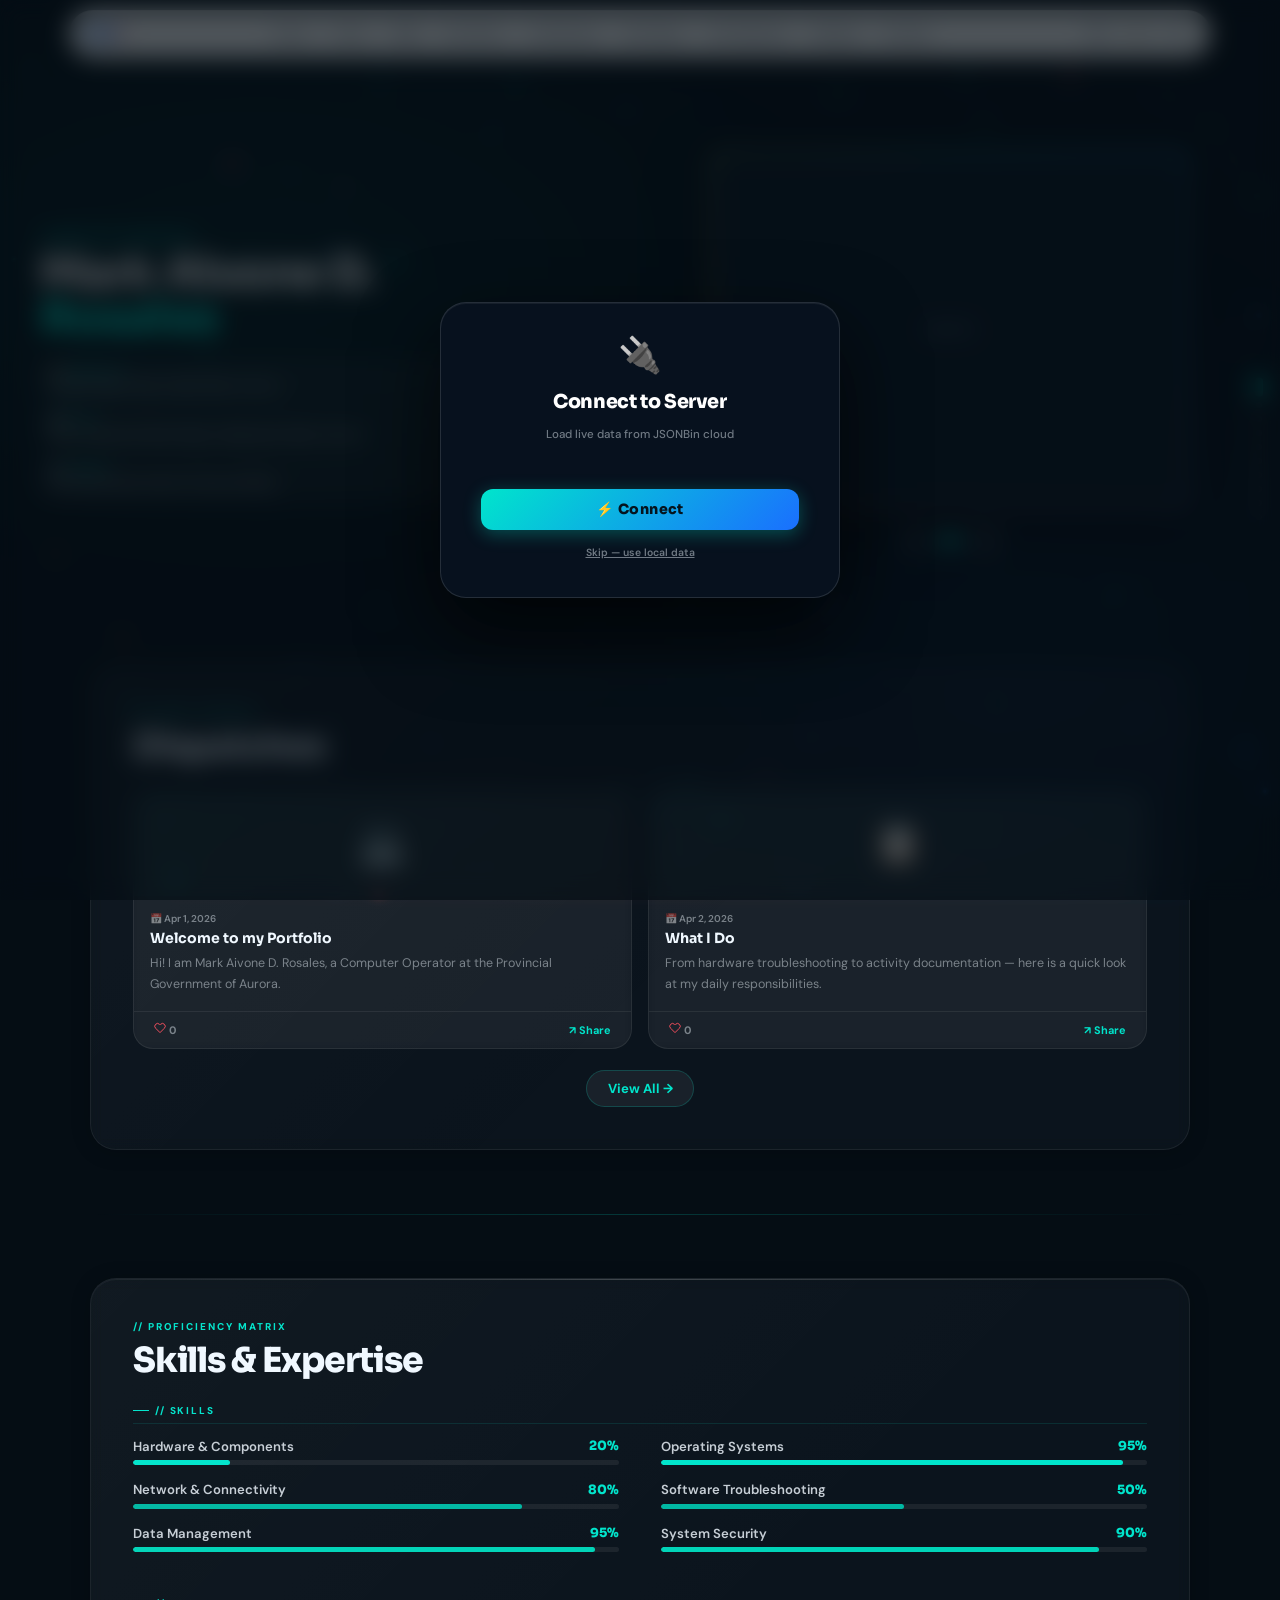
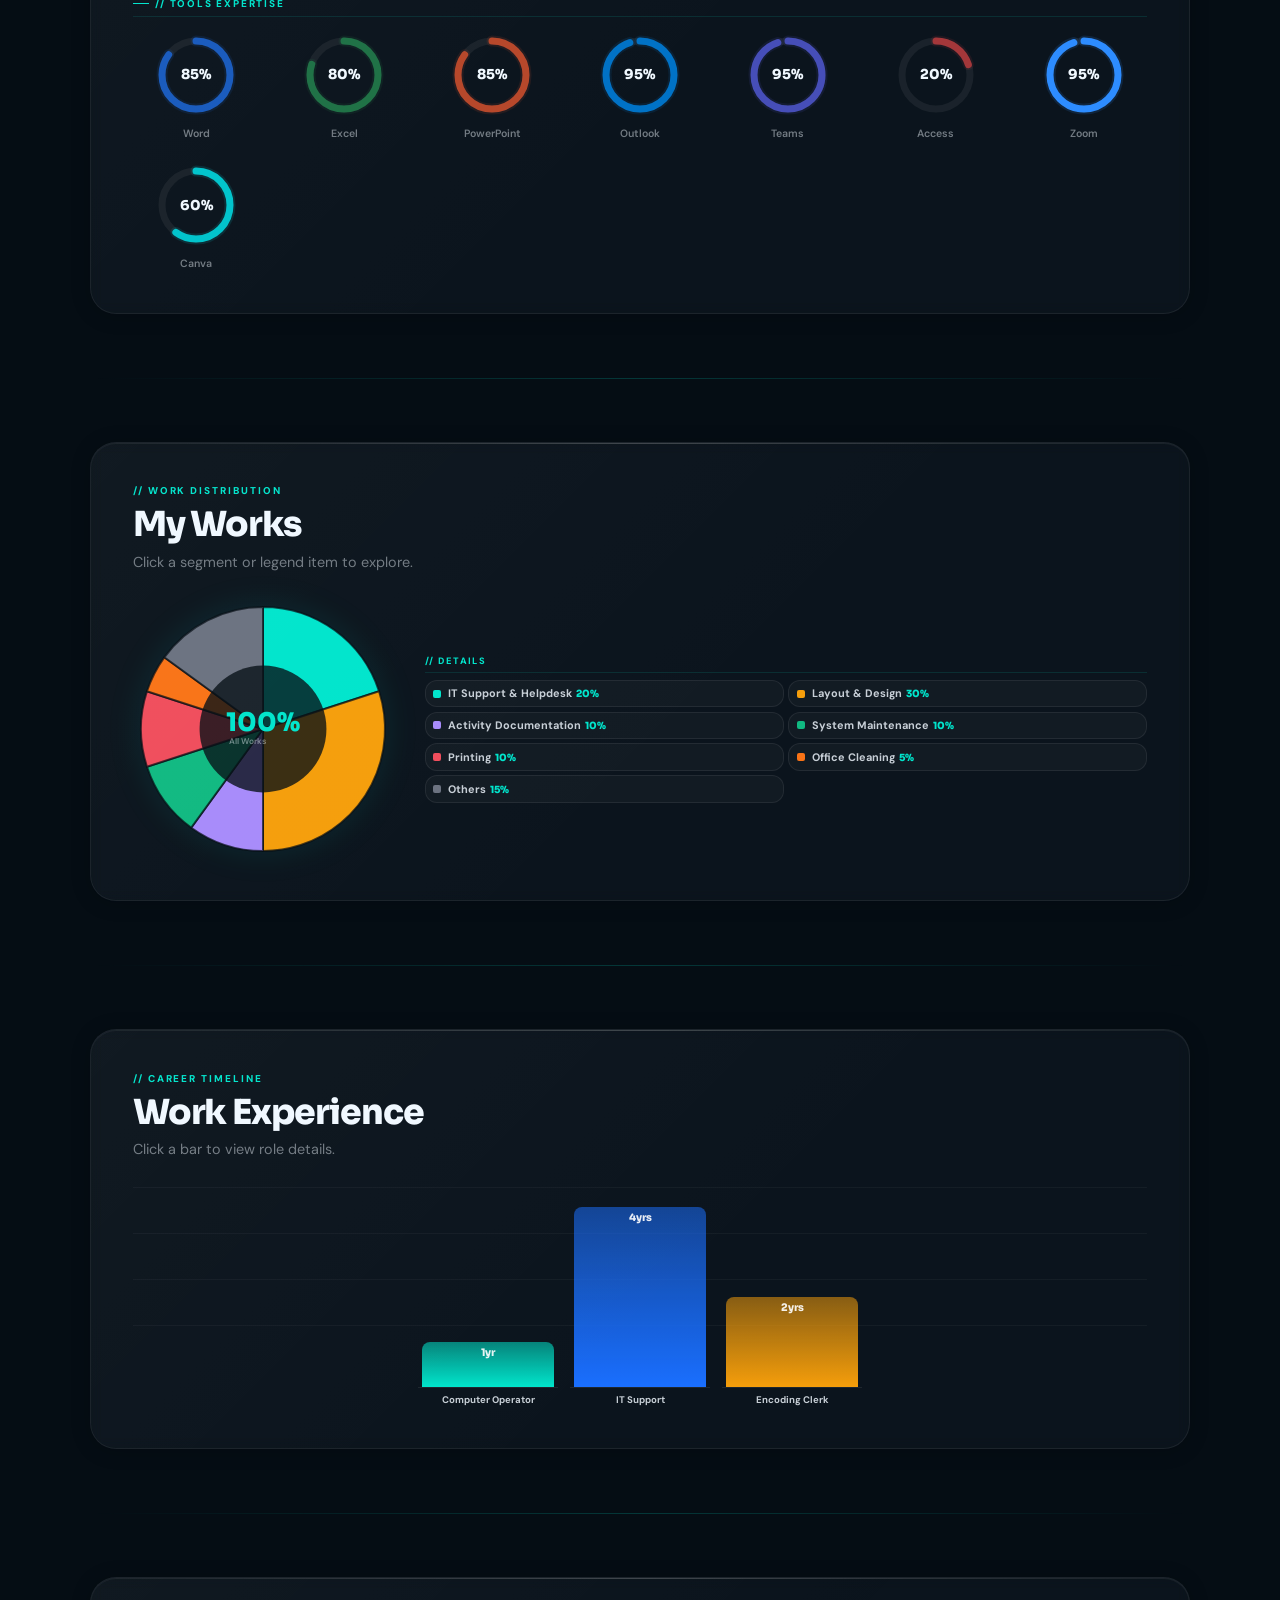
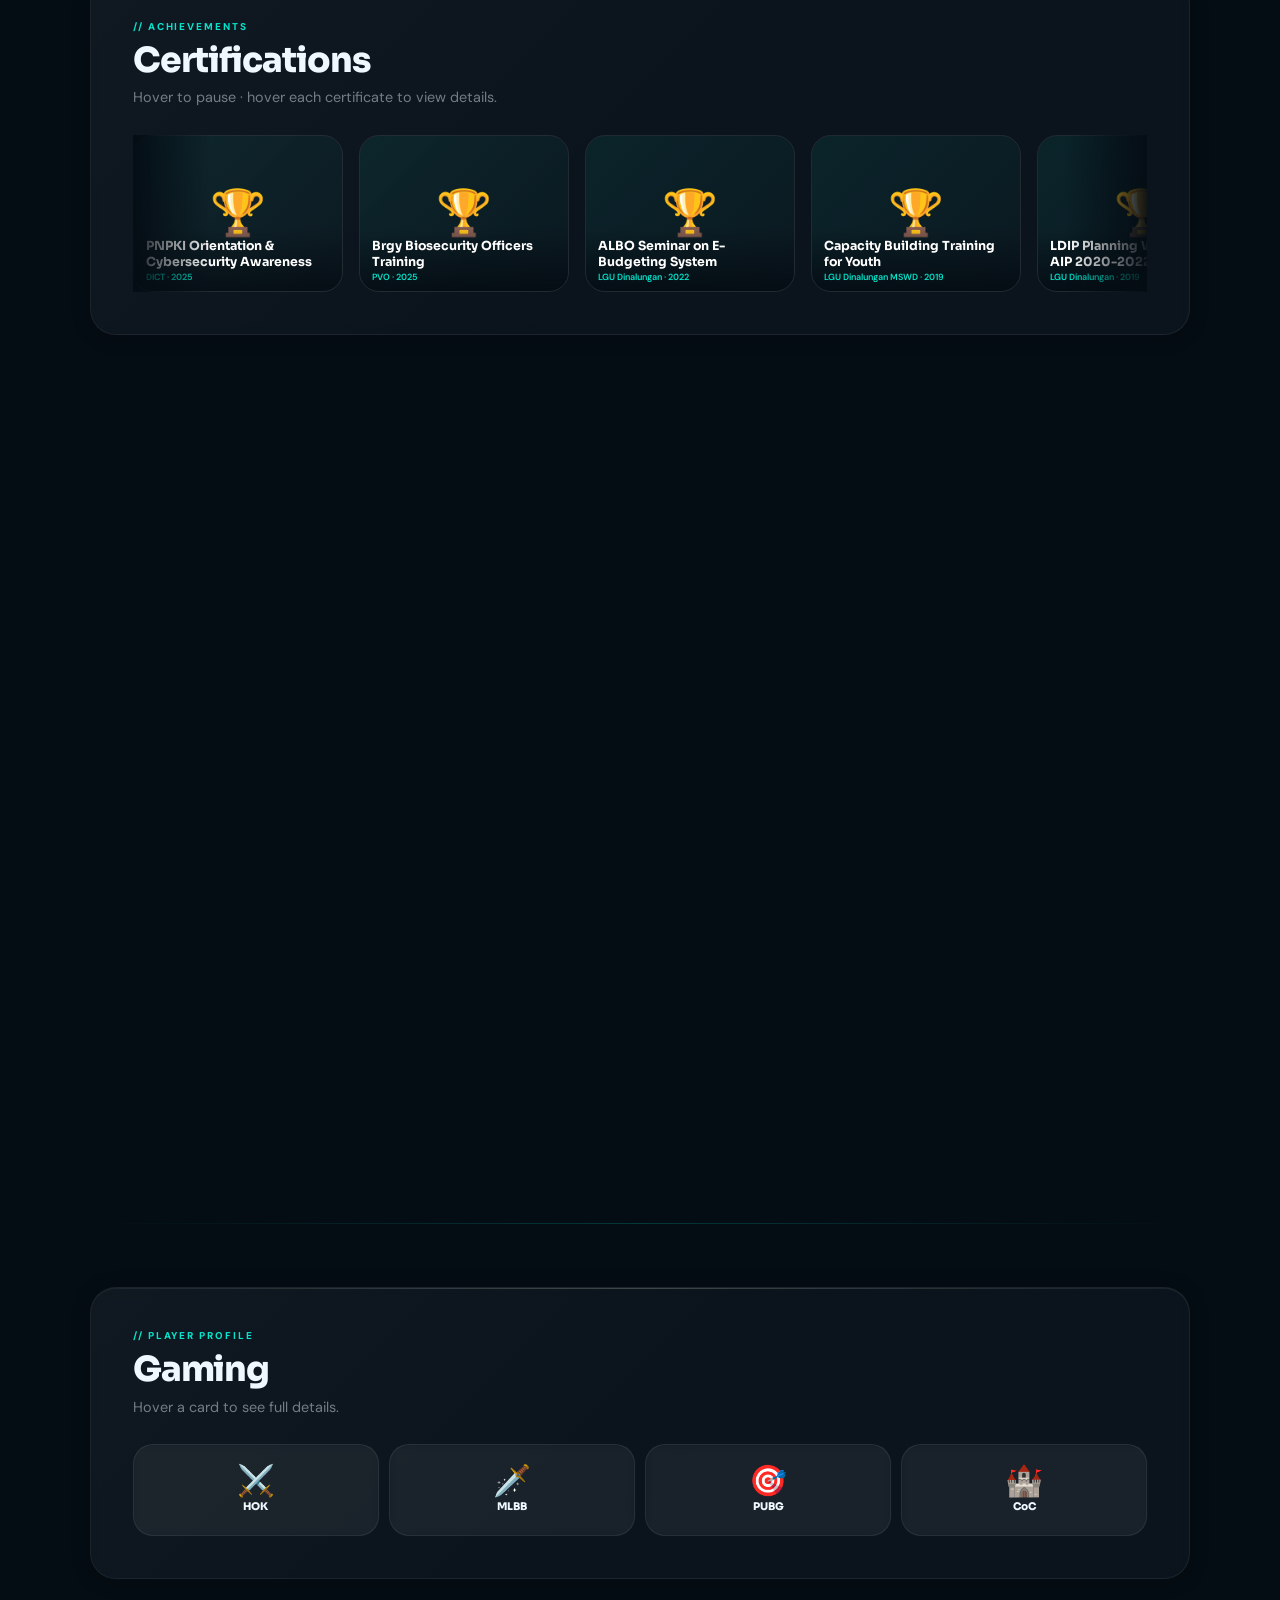
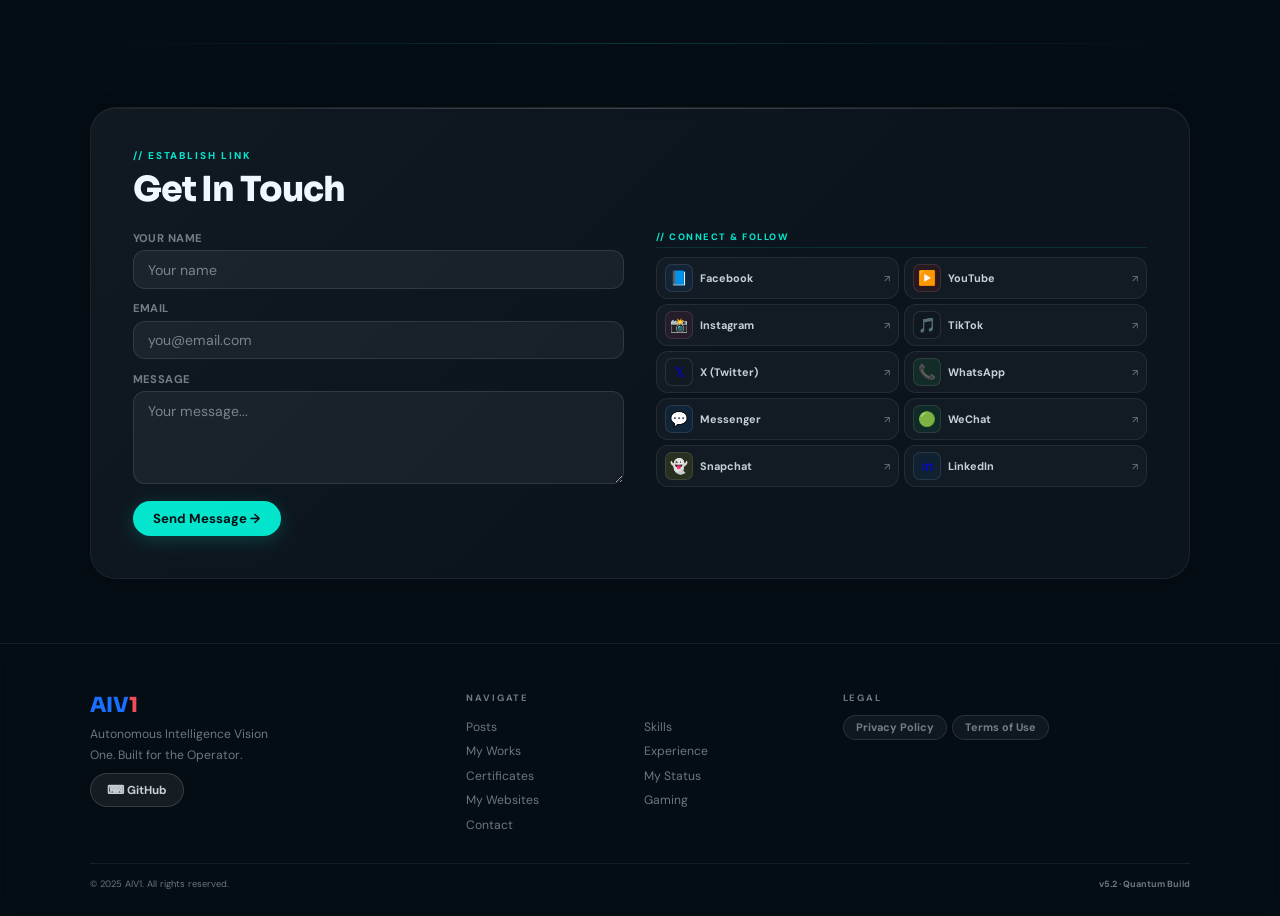
==== commit 3e544bd6: "Update index.html" ====
--- a/index.html
+++ b/index.html
@@ -106,70 +106,59 @@
 #hero-photo-img{position:absolute;inset:0;width:100%;height:100%;object-fit:cover;object-position:center;display:block;transition:opacity .45s ease;}
 .hero-photo-ph{position:absolute;inset:0;display:flex;flex-direction:column;align-items:center;justify-content:center;gap:.5rem;font-size:.75rem;font-weight:700;color:var(--txt3);letter-spacing:.12em;text-transform:uppercase;}
 @media(max-width:1100px){.hero-photo-frame{width:400px;height:300px;}}
-/* Mobile hero: fill viewport, photo stretches to take all remaining space */
+/* ── MOBILE HERO — wider, strict 4:3 photo, no distortion ── */
 @media(max-width:768px){
+  /* Minimal side padding so layout fills full screen width */
   #hero{
-    padding:.8rem 1rem .4rem;
-    min-height:calc(100dvh - var(--hdr));
-    display:flex;
-    align-items:stretch;
+    padding:.75rem .5rem .5rem;
+    min-height:auto;
+    display:block;
   }
   .hero-content{
     grid-template-columns:1fr !important;
-    grid-template-rows:auto 1fr;
-    gap:.7rem !important;
+    gap:.6rem !important;
     padding:0;
     width:100%;
-    flex:1;
-    min-height:0;
+    max-width:100%;
   }
-  .hero-intro{padding:0;gap:.28rem;}
-  .h-role{font-size:.62rem;letter-spacing:.12em;margin-bottom:.08rem;}
-  .h-name{font-size:clamp(1.6rem,6vw,2.2rem);margin-bottom:.45rem;line-height:.95;}
-  .h-addr-grid{gap:.2rem;}
-  .h-addr-row{padding:.28rem .52rem;}
-  .h-addr-lbl{font-size:.44rem;}
-  .h-addr-val{font-size:.7rem;line-height:1.33;}
-  .hero-photo-col{
-    width:100%;
-    gap:.35rem;
-    align-items:stretch;
-    display:flex;
-    flex-direction:column;
-    flex:1;
-    min-height:0;
-  }
-  /* Frame grows to fill ALL leftover vertical space */
+  .hero-intro{padding:0;gap:.22rem;}
+  .h-role{font-size:.62rem;letter-spacing:.12em;margin-bottom:.06rem;}
+  .h-name{font-size:clamp(1.65rem,6.2vw,2.2rem);margin-bottom:.42rem;line-height:.95;}
+  .h-addr-grid{gap:.18rem;}
+  .h-addr-row{padding:.3rem .55rem;}
+  .h-addr-lbl{font-size:.46rem;}
+  .h-addr-val{font-size:.72rem;line-height:1.35;}
+  .hero-photo-col{width:100%;gap:.38rem;align-items:stretch;}
+  /* 4:3 ratio — padding-bottom trick, never distorts */
   .hero-photo-frame{
-    flex:1;
     width:100% !important;
-    height:auto !important;
-    padding-bottom:0 !important;
-    min-height:200px;
+    height:0 !important;
+    padding-bottom:75% !important;
+    flex:none !important;
     isolation:isolate;
     border-radius:14px;
   }
-  /* img/placeholder always fill the frame */
   .hero-photo-frame #hero-photo-img,
   .hero-photo-frame .hero-photo-ph{
     position:absolute;inset:0;width:100%;height:100%;
   }
   .hero-photo-frame::before{inset:-2px;border-radius:16px;}
   .hero-photo-frame::after{inset:2px;border-radius:13px;}
-  .hero-nav{padding-bottom:.4rem;padding-top:.1rem;gap:.5rem;margin-top:auto;}
+  .hero-nav{padding-bottom:.5rem;padding-top:.05rem;gap:.5rem;}
   .hbb-btn{width:28px;height:28px;font-size:.75rem;}
   .hbb-dot{width:6px;height:6px;}
   .hbb-dot.active{width:16px;}
 }
 @media(max-width:520px){
-  #hero{padding:.6rem .85rem .3rem;min-height:calc(100dvh - var(--hdr));}
-  .hero-content{gap:.55rem !important;}
-  .h-role{font-size:.58rem;margin-bottom:.06rem;}
-  .h-name{font-size:clamp(1.35rem,5.5vw,1.75rem);margin-bottom:.38rem;}
-  .h-addr-row{padding:.22rem .42rem;}
-  .h-addr-lbl{font-size:.41rem;}
-  .h-addr-val{font-size:.64rem;}
-  .hero-photo-frame{min-height:180px;}
+  #hero{padding:.65rem .4rem .4rem;}
+  .hero-content{gap:.5rem !important;}
+  .h-role{font-size:.58rem;margin-bottom:.05rem;}
+  .h-name{font-size:clamp(1.45rem,5.8vw,1.8rem);margin-bottom:.36rem;}
+  .h-addr-row{padding:.26rem .46rem;}
+  .h-addr-lbl{font-size:.42rem;}
+  .h-addr-val{font-size:.67rem;}
+  /* 4:3 stays exact on small phones */
+  .hero-photo-frame{padding-bottom:75% !important;}
 }
 .hero-nav{display:flex;align-items:center;gap:.65rem;position:relative;z-index:2;padding-bottom:1.5rem;justify-content:center;}
 .hbb-btn{width:32px;height:32px;border-radius:50%;border:1.5px solid rgba(255,255,255,.22);background:rgba(255,255,255,.06);backdrop-filter:blur(10px);color:#fff;font-size:.85rem;cursor:pointer;display:flex;align-items:center;justify-content:center;transition:background .2s,border-color .2s,transform .2s;flex-shrink:0;}
